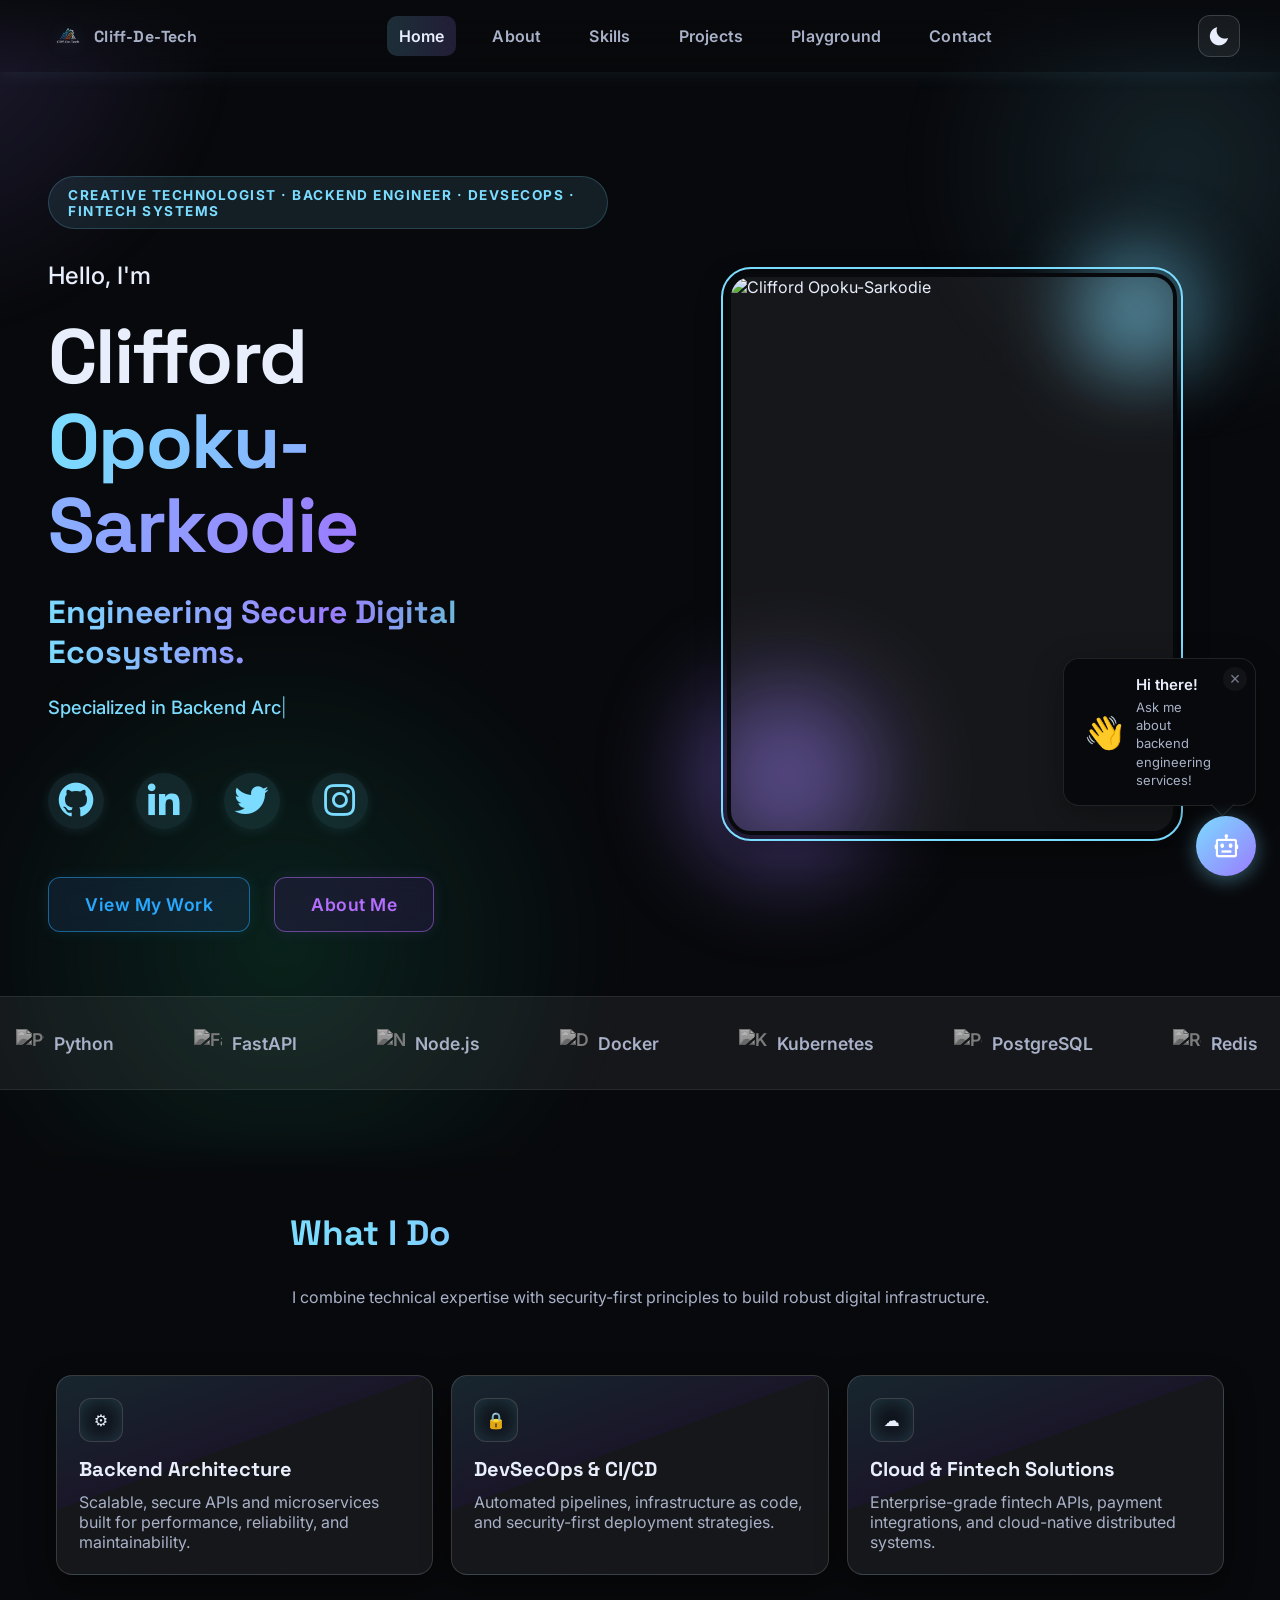
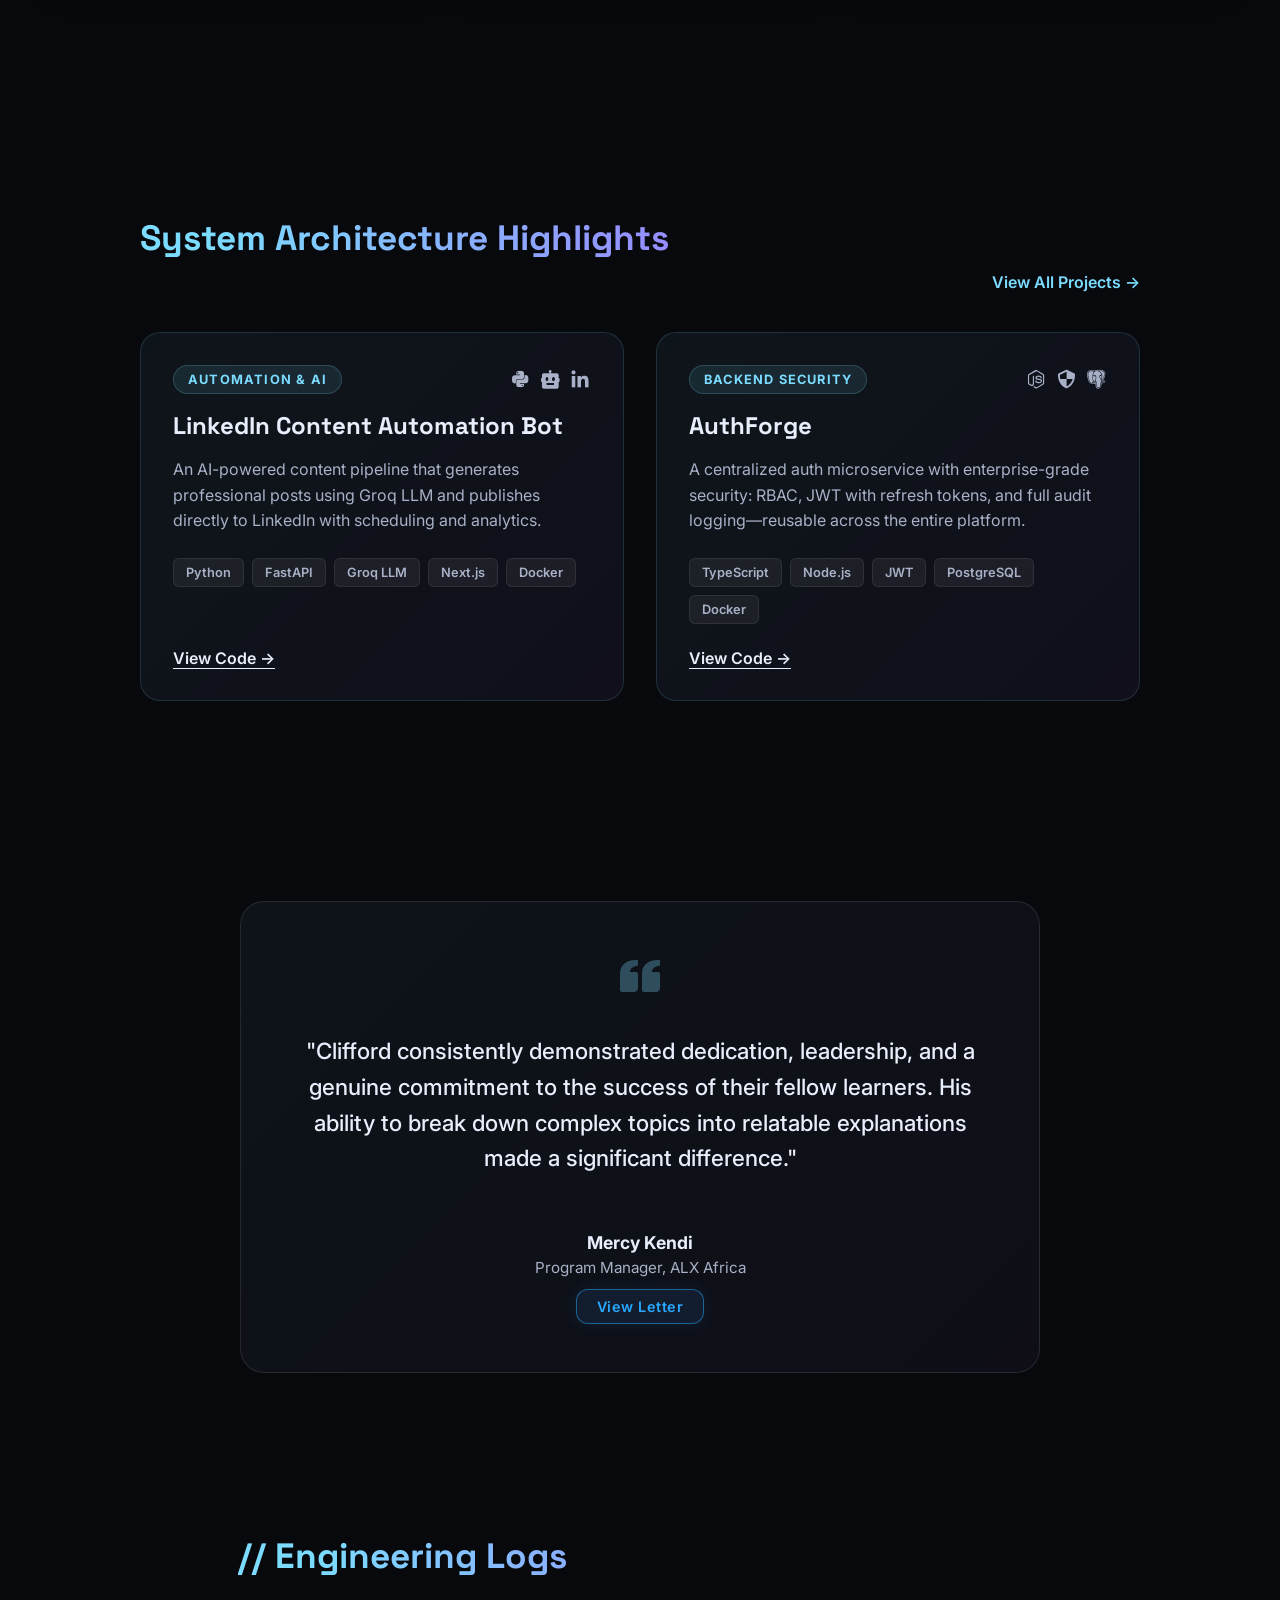
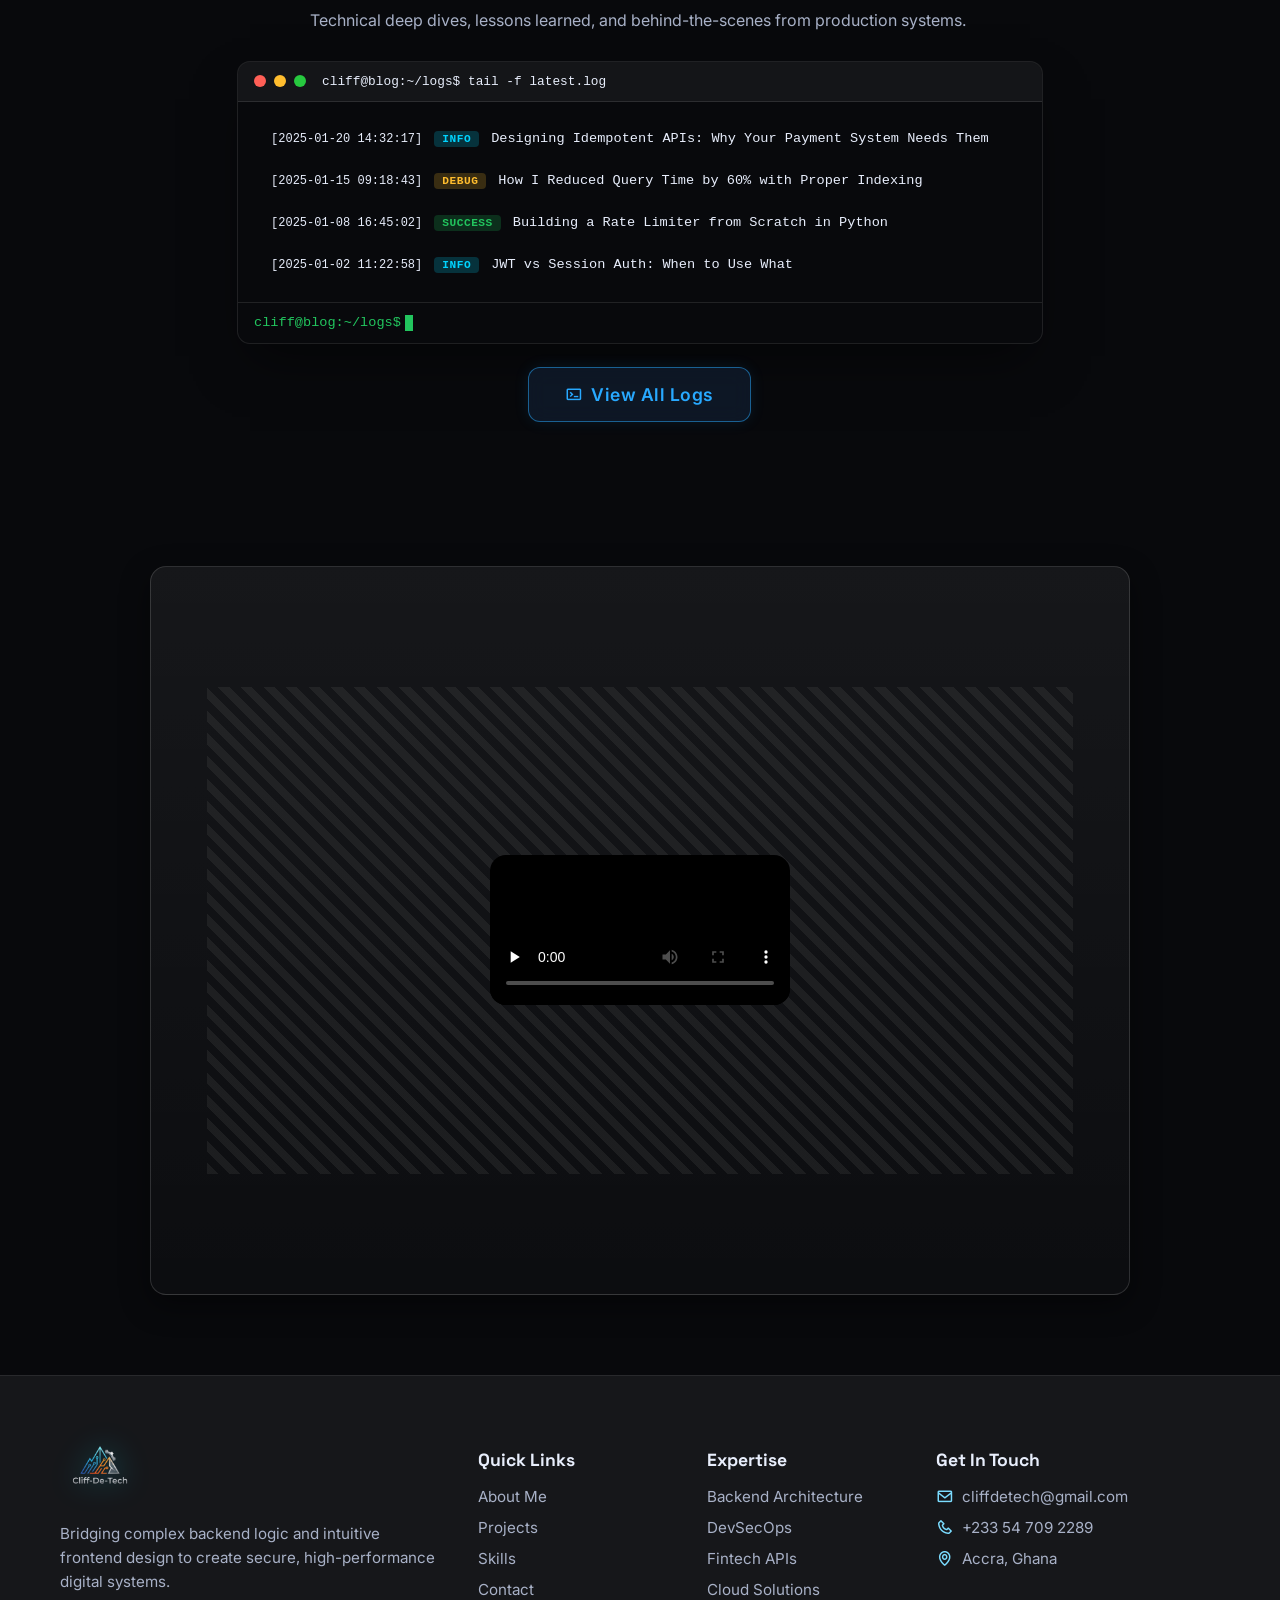
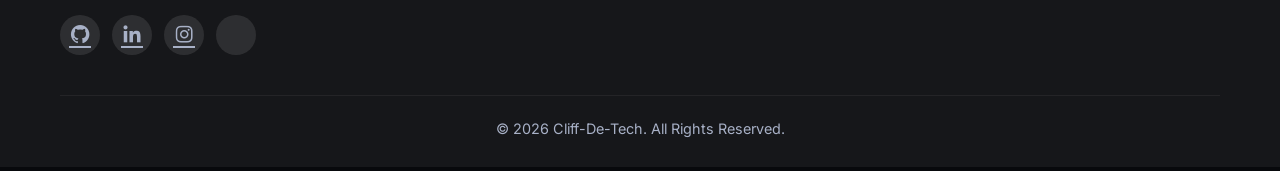
==== index.html @ 846a50e2 "Apply review feedback: perf optimizations and consistency fixes Co-authored-by: cliff-de-tech <13738" ====
<!DOCTYPE html>
<html lang="en">

<head>
  <meta charset="utf-8" />
  <meta name="viewport" content="width=device-width, initial-scale=1" />
  <!-- PERFORMANCE: Preload critical resources -->
  <link rel="preload" as="image" href="assets/me.webp" fetchpriority="high">
  <!-- Preconnect for performance -->
  <link rel="preconnect" href="https://fonts.googleapis.com">
  <link rel="preconnect" href="https://fonts.gstatic.com" crossorigin>
  <link rel="preconnect" href="https://cdn.boxicons.com">
  <link rel="preconnect" href="https://unpkg.com">
  <link rel="preconnect" href="https://cdn.jsdelivr.net">
  <!-- CACHE BUSTING: Updated to v=1.7 -->
  <link rel="stylesheet" href="CSS/style.css?v=1.7">
  <!-- Social Sharing / Open Graph Tags -->
  <meta property="og:type" content="website">
  <meta property="og:url" content="https://cliffdetech.dev/">
  <meta property="og:title" content="Clifford Opoku-Sarkodie | Backend Software Engineer & Creative Technologist">
  <meta property="og:description"
    content="Portfolio of Clifford Opoku-Sarkodie, specializing in Secure Backend Systems, Fintech APIs, DevSecOps, and Cloud Architecture.">
  <meta property="og:image" content="https://cliffdetech.dev/assets/me.webp">
  <!-- Twitter Card -->
  <meta name="twitter:card" content="summary_large_image">
  <meta name="twitter:title" content="Clifford Opoku-Sarkodie | Backend Software Engineer & Creative Technologist">
  <meta name="twitter:description"
    content="Portfolio of Clifford Opoku-Sarkodie, specializing in Secure Backend Systems, Fintech APIs, DevSecOps, and Cloud Architecture.">
  <meta name="twitter:image" content="https://cliffdetech.dev/assets/me.webp">
  <!-- PERFORMANCE: Defer icon fonts loading -->
  <link rel="preload" as="style" href="https://cdn.boxicons.com/3.0.4/fonts/brands/boxicons-brands.min.css">
  <link href='https://cdn.boxicons.com/3.0.4/fonts/brands/boxicons-brands.min.css' rel='stylesheet' media="print"
    onload="this.media='all'">
  <link href='https://unpkg.com/boxicons@2.1.4/css/boxicons.min.css' rel='stylesheet' media="print"
    onload="this.media='all'">
  <noscript>
    <link rel="stylesheet" href="https://unpkg.com/boxicons@2.1.4/css/boxicons.min.css">
    <link rel="stylesheet" href="https://cdn.boxicons.com/3.0.4/fonts/brands/boxicons-brands.min.css">
  </noscript>
  <link rel="icon" type="image/png" href="assets/icons/favicon-96x96.png" sizes="96x96" />
  <link rel="icon" type="image/svg+xml" href="assets/icons/favicon.svg" />
  <link rel="shortcut icon" href="assets/icons/favicon.ico" />
  <link rel="apple-touch-icon" sizes="180x180" href="assets/icons/apple-touch-icon.png" />
  <link rel="manifest" href="assets/icons/site.webmanifest" />
  <meta name="theme-color" content="#00d4ff">
  <link rel="alternate" type="application/rss+xml" title="Cliff-De-Tech Engineering Logs" href="feed.xml">
  <title>Clifford Opoku-Sarkodie | Backend Software Engineer & Creative Technologist</title>
  <meta name="google-site-verification" content="UxjWMFhIU8iz2KEHdoypfxotkE1lo-xSWkkKhqYYpBE" />
  <meta name="description"
    content="Portfolio of Clifford Opoku-Sarkodie, specializing in Secure Backend Systems, Fintech APIs, DevSecOps, and Cloud Architecture." />
  <!-- PERFORMANCE: Fonts with display=swap for faster text rendering -->
  <link
    href="https://fonts.googleapis.com/css2?family=Inter:wght@400;600&family=Space+Grotesk:wght@600;700&display=swap"
    rel="stylesheet">
  <script type="application/ld+json">
{
  "@context": "https://schema.org",
  "@type": "Person",
  "name": "Clifford Opoku-Sarkodie",
  "url": "https://cliffdetech.dev/",
  "image": "https://cliffdetech.dev/assets/me.webp",
  "logo": "https://cliffdetech.dev/assets/icons/favicon.svg",
  "jobTitle": "Backend Software Engineer, DevSecOps Specialist, Creative Technologist",
  "description": "Backend Engineer specializing in secure systems, Fintech APIs, and DevSecOps. Based in Accra, Ghana.",
  "nationality": "Ghanaian",
  "alumniOf": [
    {
      "@type": "CollegeOrUniversity",
      "name": "University of the People"
    },
    {
      "@type": "Organization",
      "name": "ALX Africa"
    }
  ],
  "sameAs": [
    "https://www.linkedin.com/in/clifford-opoku-sarkodie-377505369/",
    "https://github.com/cliff-de-tech",
    "https://x.com/cliffdetech",
    "https://www.instagram.com/cliffdetech/",
    "https://www.behance.net/cliffdetech",
    "https://facebook.com/cliffdetech",
    "https://youtube.com/@CliffordOpoku-Sarkodie-xr5oy",
    "https://dribbble.com/cliffdetech"
  ]
}
</script>
</head>

<body>

  <canvas id="bg-canvas" aria-hidden="true"></canvas>
  <div class="bg-overlay-gradient" aria-hidden="true"></div>

  <nav class="nav">
    <a class="brand" href="index.html" aria-label="Home">
      <img src="assets/logo.webp" alt="Cliff-De-Tech Logo" width="32" height="32" />
      <span>Cliff-De-Tech</span>
    </a>
    <ul>
      <li><a href="index.html" class="nav-link active">Home</a></li>
      <li><a href="about.html" class="nav-link">About</a></li>
      <li><a href="skills.html" class="nav-link">Skills</a></li>
      <li><a href="portfolio.html" class="nav-link">Projects</a></li>
      <li><a href="playground.html" class="nav-link">Playground</a></li>
      <li><a href="contact.html" class="nav-link">Contact</a></li>
    </ul>
    <div class="nav-right">
      <button id="theme-toggle" class="theme-toggle" aria-label="Toggle theme">
        <i class='bx bxs-moon'></i>
      </button>
    </div>
    <button class="menu-btn" aria-label="Open menu">&#9776;</button>
  </nav>

  <!-- HERO SECTION -->
  <header id="home" class="custom-hero reveal">

    <!-- Left Content: Text -->
    <div class="hero-left">
      <span class="hero-badge">Creative Technologist &middot; Backend Engineer &middot; DevSecOps &middot; Fintech
        Systems</span>
      <p class="hero-intro">Hello, I'm</p>
      <h1 class="hero-title">
        Clifford<br>
        <span>Opoku-Sarkodie</span>
      </h1>
      <h2 class="hero-headline">Engineering Secure Digital Ecosystems.</h2>
      <p class="hero-typewriter-container">
        <span class="typewriter-text"></span><span class="typewriter-cursor">|</span>
      </p>

      <div class="hero-socials">
        <a href="https://github.com/cliff-de-tech" target="_blank" rel="noopener" aria-label="GitHub"><i
            class='bx bxl-github'></i></a>
        <a href="https://www.linkedin.com/in/clifford-opoku-sarkodie-377505369/" target="_blank" rel="noopener"
          aria-label="LinkedIn"><i class='bx bxl-linkedin'></i></a>
        <a href="https://x.com/cliffdetech" target="_blank" rel="noopener" aria-label="X (Twitter)"><i
            class='bx bxl-twitter'></i></a>
        <a href="https://www.instagram.com/cliffdetech/" target="_blank" rel="noopener" aria-label="Instagram"><i
            class='bx bxl-instagram'></i></a>
      </div>

      <div class="hero-cta">
        <a href="#featured" class="button">View My Work</a>
        <a href="about.html" class="button outline">About Me</a>
      </div>
    </div>

    <!-- Right Content: Image -->
    <div class="hero-right">
      <div class="hero-image-container">
        <!-- Decorative Elements -->
        <div class="hero-shape-1"></div>
        <div class="hero-shape-2"></div>
        <div class="hero-dots-grid"></div>

        <!-- Main Image - fetchpriority for LCP optimization -->
        <img src="assets/me.webp" alt="Clifford Opoku-Sarkodie" class="hero-image" width="400" height="500"
          fetchpriority="high" decoding="async" />
      </div>
    </div>

  </header>

  <!-- TECH STACK MARQUEE -->
  <div class="tech-stack-marquee reveal">
    <div class="marquee-content">
      <!-- Backend & DevSecOps Tools -->
      <span class="tech-icon"><img src="https://cdn.jsdelivr.net/gh/devicons/devicon/icons/python/python-original.svg"
          width="24" height="24" loading="lazy" alt="Python"> Python</span>
      <span class="tech-icon"><img src="https://cdn.jsdelivr.net/gh/devicons/devicon/icons/fastapi/fastapi-original.svg"
          width="24" height="24" loading="lazy" alt="FastAPI"> FastAPI</span>
      <span class="tech-icon"><img src="https://cdn.jsdelivr.net/gh/devicons/devicon/icons/nodejs/nodejs-original.svg"
          width="24" height="24" loading="lazy" alt="Node.js"> Node.js</span>
      <span class="tech-icon"><img src="https://cdn.jsdelivr.net/gh/devicons/devicon/icons/docker/docker-original.svg"
          width="24" height="24" loading="lazy" alt="Docker"> Docker</span>
      <span class="tech-icon"><img
          src="https://cdn.jsdelivr.net/gh/devicons/devicon/icons/kubernetes/kubernetes-plain.svg" width="24"
          height="24" loading="lazy" alt="Kubernetes"> Kubernetes</span>
      <span class="tech-icon"><img
          src="https://cdn.jsdelivr.net/gh/devicons/devicon/icons/postgresql/postgresql-original.svg" width="24"
          height="24" loading="lazy" alt="PostgreSQL"> PostgreSQL</span>
      <span class="tech-icon"><img src="https://cdn.jsdelivr.net/gh/devicons/devicon/icons/redis/redis-original.svg"
          width="24" height="24" loading="lazy" alt="Redis"> Redis</span>
      <span class="tech-icon"><img
          src="https://cdn.jsdelivr.net/gh/devicons/devicon/icons/amazonwebservices/amazonwebservices-original-wordmark.svg"
          width="24" height="24" loading="lazy" alt="AWS"> AWS</span>
      <span class="tech-icon"><img src="https://cdn.jsdelivr.net/gh/devicons/devicon/icons/linux/linux-original.svg"
          width="24" height="24" loading="lazy" alt="Linux"> Linux</span>
      <span class="tech-icon"><img src="https://cdn.jsdelivr.net/gh/devicons/devicon/icons/git/git-original.svg"
          width="24" height="24" loading="lazy" alt="Git"> Git</span>
      <span class="tech-icon"><img src="https://cdn.jsdelivr.net/gh/devicons/devicon/icons/postman/postman-original.svg"
          width="24" height="24" loading="lazy" alt="Postman"> Postman</span>
      <span class="tech-icon"><img src="https://cdn.jsdelivr.net/gh/devicons/devicon/icons/mongodb/mongodb-original.svg"
          width="24" height="24" loading="lazy" alt="MongoDB"> MongoDB</span>

      <!-- DUPLICATE FOR SEAMLESS LOOP -->
      <span class="tech-icon"><img src="https://cdn.jsdelivr.net/gh/devicons/devicon/icons/python/python-original.svg"
          width="24" height="24" loading="lazy" alt="Python"> Python</span>
      <span class="tech-icon"><img src="https://cdn.jsdelivr.net/gh/devicons/devicon/icons/fastapi/fastapi-original.svg"
          width="24" height="24" loading="lazy" alt="FastAPI"> FastAPI</span>
      <span class="tech-icon"><img src="https://cdn.jsdelivr.net/gh/devicons/devicon/icons/nodejs/nodejs-original.svg"
          width="24" height="24" loading="lazy" alt="Node.js"> Node.js</span>
      <span class="tech-icon"><img src="https://cdn.jsdelivr.net/gh/devicons/devicon/icons/docker/docker-original.svg"
          width="24" height="24" loading="lazy" alt="Docker"> Docker</span>
      <span class="tech-icon"><img
          src="https://cdn.jsdelivr.net/gh/devicons/devicon/icons/kubernetes/kubernetes-plain.svg" width="24"
          height="24" loading="lazy" alt="Kubernetes"> Kubernetes</span>
      <span class="tech-icon"><img
          src="https://cdn.jsdelivr.net/gh/devicons/devicon/icons/postgresql/postgresql-original.svg" width="24"
          height="24" loading="lazy" alt="PostgreSQL"> PostgreSQL</span>
      <span class="tech-icon"><img src="https://cdn.jsdelivr.net/gh/devicons/devicon/icons/redis/redis-original.svg"
          width="24" height="24" loading="lazy" alt="Redis"> Redis</span>
      <span class="tech-icon"><img
          src="https://cdn.jsdelivr.net/gh/devicons/devicon/icons/amazonwebservices/amazonwebservices-original-wordmark.svg"
          width="24" height="24" loading="lazy" alt="AWS"> AWS</span>
      <span class="tech-icon"><img src="https://cdn.jsdelivr.net/gh/devicons/devicon/icons/linux/linux-original.svg"
          width="24" height="24" loading="lazy" alt="Linux"> Linux</span>
      <span class="tech-icon"><img src="https://cdn.jsdelivr.net/gh/devicons/devicon/icons/git/git-original.svg"
          width="24" height="24" loading="lazy" alt="Git"> Git</span>
      <span class="tech-icon"><img src="https://cdn.jsdelivr.net/gh/devicons/devicon/icons/postman/postman-original.svg"
          width="24" height="24" loading="lazy" alt="Postman"> Postman</span>
      <span class="tech-icon"><img src="https://cdn.jsdelivr.net/gh/devicons/devicon/icons/mongodb/mongodb-original.svg"
          width="24" height="24" loading="lazy" alt="MongoDB"> MongoDB</span>
    </div>
  </div>

  <!-- SERVICES PREVIEW -->
  <section id="services-preview" class="reveal">
    <div class="section-header center-text">
      <h2 class="section-title">What I Do</h2>
      <p class="section-desc">I combine technical expertise with security-first principles to build robust digital
        infrastructure.</p>
    </div>
    <div class="services-grid">
      <article class="service-card" data-tilt>
        <div class="icon">⚙️</div>
        <h3>Backend Architecture</h3>
        <p>Scalable, secure APIs and microservices built for performance, reliability, and maintainability.</p>
      </article>
      <article class="service-card" data-tilt>
        <div class="icon">🔒</div>
        <h3>DevSecOps & CI/CD</h3>
        <p>Automated pipelines, infrastructure as code, and security-first deployment strategies.</p>
      </article>
      <article class="service-card" data-tilt>
        <div class="icon">☁️</div>
        <h3>Cloud & Fintech Solutions</h3>
        <p>Enterprise-grade fintech APIs, payment integrations, and cloud-native distributed systems.</p>
      </article>
    </div>
  </section>

  <!-- SYSTEM ARCHITECTURE HIGHLIGHTS -->
  <section id="featured" class="reveal">
    <div class="section-header">
      <h2 class="section-title">System Architecture Highlights</h2>
      <a href="portfolio.html" class="view-all-link">View All Projects &rarr;</a>
    </div>

    <div class="architecture-grid">
      <!-- Technical Insight Card 1: Post-Bot -->
      <article class="insight-card">
        <div class="insight-header">
          <span class="insight-badge">Automation & AI</span>
          <div class="insight-icons">
            <i class='bx bxl-python'></i>
            <i class='bx bxs-bot'></i>
            <i class='bx bxl-linkedin'></i>
          </div>
        </div>
        <h3 class="insight-title">LinkedIn Content Automation Bot</h3>
        <p class="insight-desc">An AI-powered content pipeline that generates professional posts using Groq LLM and
          publishes directly to LinkedIn with scheduling and analytics.</p>
        <div class="insight-tech-tags">
          <span>Python</span>
          <span>FastAPI</span>
          <span>Groq LLM</span>
          <span>Next.js</span>
          <span>Docker</span>
        </div>
        <a href="https://github.com/cliff-de-tech/Post-Bot" target="_blank" rel="noopener" class="text-link">View Code
          &rarr;</a>
      </article>

      <!-- Technical Insight Card 2: AuthForge -->
      <article class="insight-card">
        <div class="insight-header">
          <span class="insight-badge">Backend Security</span>
          <div class="insight-icons">
            <i class='bx bxl-nodejs'></i>
            <i class='bx bx-shield-quarter'></i>
            <i class='bx bxl-postgresql'></i>
          </div>
        </div>
        <h3 class="insight-title">AuthForge</h3>
        <p class="insight-desc">A centralized auth microservice with enterprise-grade security: RBAC, JWT with refresh
          tokens, and full audit logging—reusable across the entire platform.</p>
        <div class="insight-tech-tags">
          <span>TypeScript</span>
          <span>Node.js</span>
          <span>JWT</span>
          <span>PostgreSQL</span>
          <span>Docker</span>
        </div>
        <a href="https://github.com/cliff-de-tech/AuthForge" target="_blank" rel="noopener" class="text-link">View Code
          &rarr;</a>
      </article>
    </div>
  </section>

  <!-- TESTIMONIAL -->
  <section class="testimonial-section reveal">
    <div class="testimonial-card">
      <div class="quote-icon"><i class='bx bxs-quote-left'></i></div>
      <p class="testimonial-text">
        "Clifford consistently demonstrated dedication, leadership, and a genuine commitment to the success of their
        fellow learners. His ability to break down complex topics into relatable explanations made a significant
        difference."
      </p>
      <div class="testimonial-author">
        <div class="author-info">
          <h4>Mercy Kendi</h4>
          <span>Program Manager, ALX Africa</span>
        </div>
        <a href="about.html" class="button sm-btn">View Letter</a>
      </div>
    </div>
  </section>

  <!-- ENGINEERING LOGS SECTION -->
  <section id="logs" class="logs-section">
    <h2 class="section-title reveal">// Engineering Logs</h2>
    <p class="section-desc reveal">Technical deep dives, lessons learned, and behind-the-scenes from production systems.
    </p>

    <div class="logs-terminal reveal">
      <div class="terminal-header">
        <span class="terminal-dot red"></span>
        <span class="terminal-dot yellow"></span>
        <span class="terminal-dot green"></span>
        <span class="terminal-title">cliff@blog:~/logs$ tail -f latest.log</span>
      </div>

      <div class="logs-body">
        <!-- Log Entry 1 -->
        <a href="https://medium.com/@cliffdetech" target="_blank" rel="noopener" class="log-entry">
          <span class="log-timestamp">[2025-01-20 14:32:17]</span>
          <span class="log-level info">INFO</span>
          <span class="log-message">Designing Idempotent APIs: Why Your Payment System Needs Them</span>
          <span class="log-arrow">→</span>
        </a>

        <!-- Log Entry 2 -->
        <a href="https://medium.com/@cliffdetech" target="_blank" rel="noopener" class="log-entry">
          <span class="log-timestamp">[2025-01-15 09:18:43]</span>
          <span class="log-level warn">DEBUG</span>
          <span class="log-message">How I Reduced Query Time by 60% with Proper Indexing</span>
          <span class="log-arrow">→</span>
        </a>

        <!-- Log Entry 3 -->
        <a href="https://medium.com/@cliffdetech" target="_blank" rel="noopener" class="log-entry">
          <span class="log-timestamp">[2025-01-08 16:45:02]</span>
          <span class="log-level success">SUCCESS</span>
          <span class="log-message">Building a Rate Limiter from Scratch in Python</span>
          <span class="log-arrow">→</span>
        </a>

        <!-- Log Entry 4 -->
        <a href="https://medium.com/@cliffdetech" target="_blank" rel="noopener" class="log-entry">
          <span class="log-timestamp">[2025-01-02 11:22:58]</span>
          <span class="log-level info">INFO</span>
          <span class="log-message">JWT vs Session Auth: When to Use What</span>
          <span class="log-arrow">→</span>
        </a>
      </div>

      <div class="logs-footer">
        <span class="log-prompt">cliff@blog:~/logs$</span>
        <span class="log-cursor"></span>
      </div>
    </div>

    <a href="https://medium.com/@cliffdetech" target="_blank" rel="noopener" class="button logs-cta">
      <i class='bx bx-terminal'></i> View All Logs
    </a>
  </section>

  <!-- VIDEO SECTION -->
  <section class="video-card reveal video-section-wrapper">
    <div class="frame video-frame">
      <video controls poster="assets/wtch this video.webp" class="video-element" preload="none">
        <source src="assets/Advert video.webm" type="video/webm">
        Your browser does not support the video tag.
      </video>
    </div>
  </section>

  <footer>
    <div class="footer-grid">
      <div class="footer-col">
        <img src="assets/logo.webp" alt="Cliff-De-Tech Logo" class="footer-logo" width="40" height="40" loading="lazy">
        <p>Bridging complex backend logic and intuitive frontend design to create secure, high-performance digital
          systems.</p>
        <div class="footer-socials">
          <a href="https://github.com/cliff-de-tech" target="_blank" rel="noopener" aria-label="GitHub"><i
              class='bx bxl-github'></i></a>
          <a href="https://www.linkedin.com/in/clifford-opoku-sarkodie-377505369/" target="_blank" rel="noopener"
            aria-label="LinkedIn"><i class='bx bxl-linkedin'></i></a>
          <a href="https://www.instagram.com/cliffdetech/" target="_blank" rel="noopener" aria-label="Instagram"><i
              class='bx bxl-instagram'></i></a>
          <a href="https://x.com/cliffdetech" target="_blank" rel="noopener" aria-label="X"><i
              class='bxl  bx-twitter-x'></i></a>
        </div>
      </div>
      <div class="footer-col">
        <h4>Quick Links</h4>
        <ul>
          <li><a href="about.html">About Me</a></li>
          <li><a href="portfolio.html">Projects</a></li>
          <li><a href="skills.html">Skills</a></li>
          <li><a href="contact.html">Contact</a></li>
        </ul>
      </div>
      <div class="footer-col">
        <h4>Expertise</h4>
        <ul>
          <li><a href="skills.html#services">Backend Architecture</a></li>
          <li><a href="skills.html#services">DevSecOps</a></li>
          <li><a href="skills.html#services">Fintech APIs</a></li>
          <li><a href="skills.html#services">Cloud Solutions</a></li>
        </ul>
      </div>
      <div class="footer-col">
        <h4>Get In Touch</h4>
        <ul>
          <li><i class='bx bx-envelope'></i> <a href="mailto:cliffdetech@gmail.com">cliffdetech@gmail.com</a></li>
          <li><i class='bx bx-phone'></i> <a href="tel:+233547092289">+233 54 709 2289</a></li>
          <li><i class='bx bx-map'></i> Accra, Ghana</li>
        </ul>
      </div>
    </div>
    <div class="footer-bottom">
      <p>&copy; <span id="year"></span> Cliff-De-Tech. All Rights Reserved.</p>
    </div>
  </footer>
  <script src="JS/main.js?v=1.2"></script>
  <script src="JS/enhancements.js?v=1.0"></script>
  <script src="JS/chatbot.js?v=1.0"></script>
  <script>
    const video = document.querySelector('video');
    video.addEventListener('ended', () => {
      video.load();
    });

    if ('serviceWorker' in navigator) {
      navigator.serviceWorker.register('/sw.js');
    }

    // Typewriter Effect
    const typewriterTexts = [
      "Specialized in Backend Architecture",
      "Specialized in DevSecOps & Security",
      "Specialized in Fintech Solutions",
      "Specialized in Cloud-Native Systems",
      "Specialized in Python & API Development"
    ];
    let textIndex = 0;
    let charIndex = 0;
    let isDeleting = false;
    const typewriterElement = document.querySelector('.typewriter-text');

    function typeWriter() {
      const currentText = typewriterTexts[textIndex];

      if (isDeleting) {
        typewriterElement.textContent = currentText.substring(0, charIndex - 1);
        charIndex--;
      } else {
        typewriterElement.textContent = currentText.substring(0, charIndex + 1);
        charIndex++;
      }

      let delay = isDeleting ? 30 : 80;

      if (!isDeleting && charIndex === currentText.length) {
        delay = 2000; // Pause at end
        isDeleting = true;
      } else if (isDeleting && charIndex === 0) {
        isDeleting = false;
        textIndex = (textIndex + 1) % typewriterTexts.length;
        delay = 500; // Pause before next word
      }

      setTimeout(typeWriter, delay);
    }

    // Start typewriter when page loads
    if (typewriterElement) {
      setTimeout(typeWriter, 1000);
    }
  </script>
</body>

</html>
---- CSS/style.css ----
/* Specific style for ALX Recommendation Letter button in dark mode */
a.button[href*="Recommendation_Letter"] {
  background: linear-gradient(90deg, #7bdcff 10%, #9b7bff 90%);
  color: #222;
}

a.button[href*="Recommendation_Letter"]:hover {
  background: linear-gradient(90deg, #9b7bff 10%, #7bdcff 90%);
  color: #fff;
}

/* Contact card review style to match about-card */
#contact .card {
  background: linear-gradient(135deg, rgba(123, 220, 255, 0.10) 0%, rgba(155, 123, 255, 0.10) 100%);
  border: 1.5px solid rgba(123, 220, 255, 0.15);
  border-radius: 22px;
  box-shadow: 0 6px 24px rgba(123, 220, 255, 0.10);
}

body.light-theme #contact .card {
  background: linear-gradient(135deg, rgba(0, 123, 255, 0.08) 0%, rgba(88, 59, 255, 0.08) 100%);
  border-color: rgba(0, 0, 0, 0.1);
}

/* ====== CSS RESET (modern, minimal) ====== */
* {
  box-sizing: border-box
}

html {
  height: 100%
}

body,
h1,
h2,
h3,
p,
ul {
  margin: 0
}

ul {
  padding: 0;
  list-style: none
}

img,
video {
  display: block;
  max-width: 100%;
  height: auto
}

/* ====== THEME ====== */
:root {
  --bg: #08090c;
  --text: #e8eefc;
  --muted: #a8b1c7;
  --accent: #7bdcff;
  --accent-2: #9b7bff;
  --accent-3: #37ffb1;
  --glass: rgba(255, 255, 255, 0.06);
  --glass-2: rgba(255, 255, 255, 0.1);
  --shadow: 0 10px 30px rgba(0, 0, 0, .45);
  --radius: 16px;
  --radius-sm: 10px;
  --nav-h: 72px;
}

/* Light Theme */
body.light-theme {
  --bg: #f0f5f9;
  --text: #1d2a3a;
  --muted: #5a6779;
  --accent: #007bff;
  --accent-2: #583bff;
  --accent-3: #00c47b;
  --glass: rgba(255, 255, 255, 0.7);
  --glass-2: rgba(0, 0, 0, 0.06);
  --shadow: 0 10px 30px rgba(0, 0, 0, .1);
}

/* Base */
html {
  scroll-behavior: smooth
}

body {
  font-family: Inter, system-ui, -apple-system, Segoe UI, Roboto, Arial, sans-serif;
  color: var(--text);
  background: var(--bg);
  overflow-x: hidden;
  transition: background .3s, color .3s;
  min-height: 100vh;
  display: flex;
  flex-direction: column;
}

/* Animated background */
#bg-canvas {
  position: fixed;
  inset: 0;
  width: 100%;
  height: 100%;
  z-index: -2;
  background: radial-gradient(1200px 800px at 10% 10%, #0b1020 0%, #07080f 60%, #05060a 100%);
}

body.light-theme #bg-canvas {
  background: radial-gradient(1200px 800px at 10% 10%, #eef4f8 0%, #e6ecf0 60%, #dfe5e9 100%);
}

.bg-overlay-gradient {
  content: "";
  position: fixed;
  inset: -20vmax;
  z-index: -1;
  pointer-events: none;
  background:
    radial-gradient(40vmax 40vmax at 10% 20%, rgba(155, 123, 255, .16), transparent 60%),
    radial-gradient(35vmax 35vmax at 80% 30%, rgba(123, 220, 255, .12), transparent 60%),
    radial-gradient(45vmax 45vmax at 30% 85%, rgba(55, 255, 177, .10), transparent 60%);
  filter: blur(16px) saturate(120%);
  animation: drift 28s linear infinite alternate;
}

/* PERFORMANCE: Disable expensive effects on mobile */
@media (max-width: 768px) {
  .bg-overlay-gradient {
    filter: none;
    animation: none;
    background:
      radial-gradient(60vw 60vw at 10% 20%, rgba(155, 123, 255, .12), transparent 50%),
      radial-gradient(50vw 50vw at 80% 30%, rgba(123, 220, 255, .08), transparent 50%);
  }
}

/* PERFORMANCE: Respect reduced motion preference */
@media (prefers-reduced-motion: reduce) {
  .bg-overlay-gradient {
    animation: none;
  }
}

body.light-theme .bg-overlay-gradient {
  background:
    radial-gradient(40vmax 40vmax at 10% 20%, rgba(88, 59, 255, .18), transparent 60%),
    radial-gradient(35vmax 35vmax at 80% 30%, rgba(0, 123, 255, .15), transparent 60%),
    radial-gradient(45vmax 45vmax at 30% 85%, rgba(0, 196, 123, .12), transparent 60%);
}

@keyframes drift {
  0% {
    transform: translate3d(0, 0, 0) rotate(0deg)
  }

  50% {
    transform: translate3d(2vmax, -1vmax, 0) rotate(10deg)
  }

  100% {
    transform: translate3d(-3vmax, 2vmax, 0) rotate(-8deg)
  }
}

/* ====== NAV ====== */
@media (max-width: 700px) {
  .nav {
    position: relative;
    z-index: 100;
  }

  .nav ul {
    display: none;
    flex-direction: column;
    align-items: center;
    position: absolute;
    top: 56px;
    right: 12px;
    left: auto;
    background: rgba(30, 60, 100, 0.85);
    -webkit-backdrop-filter: blur(12px);
    backdrop-filter: blur(12px);
    border-radius: 14px;
    box-shadow: 0 4px 18px rgba(123, 220, 255, 0.12);
    padding: 12px 0 8px 0;
    gap: 8px;
    min-width: 160px;
    width: 170px;
    transition: opacity 0.2s;
  }

  body.light-theme .nav ul {
    background: rgba(255, 255, 255, 0.85);
    box-shadow: 0 4px 18px rgba(0, 0, 0, 0.12);
  }

  .nav ul.open {
    display: flex;
  }

  .nav a {
    color: #fff;
    font-size: 1.08rem;
    font-weight: 600;
    padding: 10px 0;
    border-radius: 8px;
    background: none;
    transition: background 0.2s, color 0.2s;
    text-align: center;
    width: 100%;
    display: block;
  }

  body.light-theme .nav a {
    color: var(--text);
  }

  .nav a.active,
  .nav a:hover {
    background: linear-gradient(90deg, rgba(123, 220, 255, 0.18), rgba(155, 123, 255, 0.18));
    color: #7bdcff;
  }

  body.light-theme .nav a.active,
  body.light-theme .nav a:hover {
    background: linear-gradient(90deg, rgba(0, 123, 255, 0.1), rgba(88, 59, 255, 0.1));
    color: var(--accent);
  }

  .menu-btn {
    display: block;
    position: absolute;
    top: 12px;
    right: 16px;
    z-index: 101;
    background: rgba(30, 60, 100, 0.7);
    border: 2px solid #7bdcff;
    border-radius: 10px;
    padding: 6px 10px;
    font-size: 1.7rem;
    color: #fff;
    cursor: pointer;
    transition: background 0.2s, border 0.2s;
    line-height: 1;
  }

  body.light-theme .menu-btn {
    background: rgba(255, 255, 255, 0.7);
    border-color: var(--accent);
    color: var(--text);
  }

  .menu-btn:active {
    background: #7bdcff;
    color: #222;
  }
}

.nav {
  position: fixed;
  /* changed from sticky */
  top: 0;
  left: 0;
  width: 100%;
  /* ensure full width */
  height: var(--nav-h);
  display: flex;
  align-items: center;
  justify-content: space-between;
  padding: 0 clamp(16px, 4vw, 40px);
  background: linear-gradient(to bottom, rgba(8, 9, 12, .85), rgba(8, 9, 12, 0));
  -webkit-backdrop-filter: blur(8px);
  backdrop-filter: blur(8px);
  z-index: 100;
  /* higher z-index */
  box-shadow: 0 2px 18px rgba(123, 220, 255, .08);
  transition: background .2s;
}

body.light-theme .nav {
  background: linear-gradient(to bottom, rgba(240, 245, 249, .85), rgba(240, 245, 249, 0));
  box-shadow: 0 2px 18px rgba(0, 0, 0, .08);
}

body {
  padding-top: var(--nav-h);
}

.brand {
  display: flex;
  align-items: center;
  gap: 10px;
  text-decoration: none;
  color: var(--text);
}

.brand img {
  width: 32px;
  height: 32px;
  filter: drop-shadow(0 2px 8px rgba(123, 220, 255, .25))
}

body.light-theme .brand img {
  filter: drop-shadow(0 2px 8px rgba(0, 123, 255, .25)) invert(1);
  mix-blend-mode: difference;
}

.brand span {
  font-family: "Space Grotesk", system-ui;
  font-weight: 700;
  letter-spacing: .4px;
  font-size: 1rem;
}

.nav ul {
  display: flex;
  gap: 24px;
  align-items: center
}

.nav a {
  color: var(--muted);
  text-decoration: none;
  font-weight: 600;
  letter-spacing: .2px;
  padding: 10px 12px;
  border-radius: 10px;
  transition: color .2s, background .2s, transform .2s;
}

.nav a:hover {
  color: var(--text);
  background: var(--glass);
  transform: translateY(-2px);
}

body.light-theme .nav a:hover {
  color: var(--accent-2);
  background: var(--glass-2);
}

.nav a.active {
  color: var(--text);
  background: linear-gradient(90deg, rgba(123, 220, 255, .18), rgba(155, 123, 255, .18))
}

body.light-theme .nav a.active {
  background: linear-gradient(90deg, rgba(0, 123, 255, .1), rgba(88, 59, 255, .1));
}

.nav .menu-btn {
  display: none
}

/* Theme Toggle Button */
.theme-toggle {
  background: var(--glass);
  border: 1px solid rgba(255, 255, 255, .16);
  width: 42px;
  height: 42px;
  border-radius: 12px;
  display: flex;
  align-items: center;
  justify-content: center;
  cursor: pointer;
  color: var(--text);
  font-size: 22px;
  margin-left: 16px;
  transition: background .2s, border-color .2s;
}

.theme-toggle:hover {
  background: var(--glass-2);
}

body.light-theme .theme-toggle {
  border-color: rgba(0, 0, 0, .16);
}

@media (max-width: 700px) {
  .theme-toggle {
    position: absolute;
    top: 12px;
    right: 80px;
    /* Position it next to the menu button */
    z-index: 101;
    background: rgba(30, 60, 100, 0.7);
    border: 2px solid #7bdcff;
    width: 46px;
    height: 46px;
    padding: 6px;
  }

  body.light-theme .theme-toggle {
    background: rgba(255, 255, 255, 0.7);
    border-color: var(--accent);
    color: var(--text);
  }
}

/* ====== HERO SECTION (REDESIGNED - IMAGE RIGHT) ====== */
.custom-hero {
  display: grid;
  grid-template-columns: 1fr 1fr;
  /* Split screen: Text Left | Image Right */
  gap: clamp(2rem, 5vw, 4rem);
  align-items: center;
  justify-content: center;
  min-height: 90vh;
  /* Full viewport height */
  width: 100%;
  max-width: 1280px;
  /* Limit max width for large screens */
  margin: 0 auto;
  padding: calc(var(--nav-h) + 2rem) clamp(1.5rem, 5vw, 3rem) 4rem;
  position: relative;
  z-index: 1;
}

/* Left Content (Text) - Default Order 1 */
.hero-left {
  display: flex;
  flex-direction: column;
  justify-content: center;
  gap: 1.5rem;
  order: 1;
}

.hero-badge {
  display: inline-block;
  background: rgba(123, 220, 255, 0.1);
  color: var(--accent);
  font-size: 0.85rem;
  font-weight: 700;
  text-transform: uppercase;
  letter-spacing: 1.5px;
  padding: 0.6rem 1.2rem;
  border-radius: 99px;
  border: 1px solid rgba(123, 220, 255, 0.2);
  align-self: flex-start;
  margin-bottom: 0.5rem;
}

body.light-theme .hero-badge {
  background: rgba(0, 123, 255, 0.08);
  border-color: rgba(0, 123, 255, 0.2);
  color: var(--accent);
}

.hero-intro {
  font-size: clamp(1.2rem, 2vw, 1.5rem);
  color: var(--text);
  font-weight: 500;
  margin: 0;
}

.hero-title {
  font-family: 'Space Grotesk', sans-serif;
  font-size: clamp(3rem, 6vw, 5rem);
  /* Responsive big text */
  font-weight: 800;
  line-height: 1.1;
  letter-spacing: -0.02em;
  margin: 0;
  color: var(--text);
}

.hero-title span {
  background: linear-gradient(90deg, var(--accent) 0%, var(--accent-2) 100%);
  -webkit-background-clip: text;
  -webkit-text-fill-color: transparent;
  background-clip: text;
}

.hero-subtitle {
  font-size: clamp(1rem, 1.5vw, 1.2rem);
  color: var(--muted);
  max-width: 500px;
  line-height: 1.6;
  margin: 0;
}

.hero-socials {
  display: flex;
  gap: 32px;
  margin: 24px 0 0 0;
  justify-content: flex-start;
}

.hero-socials a {
  display: flex;
  align-items: center;
  justify-content: center;
  width: 56px;
  height: 56px;
  font-size: 2.6rem;
  color: #7bdcff;
  background: rgba(123, 220, 255, 0.10);
  border-radius: 50%;
  box-shadow: 0 2px 12px rgba(123, 220, 255, 0.10);
  transition: background 0.2s, color 0.2s, transform 0.2s;
  text-decoration: none;
}

body.light-theme .hero-socials a {
  color: var(--accent);
  background: rgba(0, 123, 255, 0.10);
  box-shadow: 0 2px 12px rgba(0, 123, 255, 0.10);
}

.hero-socials a:hover {
  background: linear-gradient(135deg, #7bdcff 0%, #9b7bff 100%);
  color: #fff;
  transform: translateY(-6px) scale(1.15);
  box-shadow: 0 6px 24px rgba(123, 220, 255, 0.18);
}

body.light-theme .hero-socials a:hover {
  background: linear-gradient(135deg, var(--accent) 0%, var(--accent-2) 100%);
}

.hero-cta {
  display: flex;
  gap: 24px;
  margin-top: 24px;
}

.button {
  background: rgba(255, 255, 255, 0.25);
  color: #1e3cff;
  border: 1.5px solid rgba(123, 220, 255, 0.25);
  -webkit-backdrop-filter: blur(8px);
  backdrop-filter: blur(8px);
  font-weight: 600;
  font-size: 1.1rem;
  border-radius: 10px;
  padding: 16px 36px;
  box-shadow: 0 4px 24px rgba(123, 220, 255, 0.10);
  transition: background 0.2s, color 0.2s, border 0.2s;
  text-decoration: none;
  border-radius: 12px;
  transition: all 0.3s ease;
  -webkit-backdrop-filter: blur(10px);
  backdrop-filter: blur(10px);
  cursor: pointer;
  letter-spacing: 0.5px;
}

/* "View My Work" Button - Blue/Cyan Theme */
.button:not(.outline) {
  background: rgba(30, 60, 100, 0.3);
  /* Dark semi-transparent blue background */
  color: #28a9ff;
  /* Bright cyan text */
  border: 1px solid rgba(40, 169, 255, 0.5);
  /* Subtle cyan border */
  box-shadow: 0 0 15px rgba(40, 169, 255, 0.1);
  /* Faint outer glow */
}

.button:not(.outline):hover {
  background: rgba(40, 169, 255, 0.15);
  /* Slightly brighter background on hover */
  border-color: #28a9ff;
  /* Solid border on hover */
  color: #fff;
  /* Text turns white */
  box-shadow: 0 0 20px rgba(40, 169, 255, 0.4);
  /* Stronger glow */
  transform: translateY(-2px);
}

/* "About Me" Button - Purple Theme */
.button.outline {
  background: rgba(60, 30, 100, 0.3);
  /* Dark semi-transparent purple background */
  color: #b56eff;
  /* Bright purple text */
  border: 1px solid rgba(181, 110, 255, 0.5);
  /* Subtle purple border */
  box-shadow: 0 0 15px rgba(181, 110, 255, 0.1);
  /* Faint outer glow */
}

.button.outline:hover {
  background: rgba(181, 110, 255, 0.15);
  border-color: #b56eff;
  color: #fff;
  box-shadow: 0 0 20px rgba(181, 110, 255, 0.4);
  transform: translateY(-2px);
}

body.light-theme .button {
  background: rgba(0, 0, 0, 0.05);
  color: var(--accent-2);
  border: 1.5px solid rgba(0, 0, 0, 0.1);
}

body.light-theme .button.outline {
  background: transparent;
  color: var(--accent);
  border: 1.5px solid var(--accent);
}

body.light-theme .button:hover,
body.light-theme .button.outline:hover {
  background: linear-gradient(90deg, var(--accent) 10%, var(--accent-2) 90%);
  color: #fff;
  border-color: var(--accent-2);
}

/* Right Content (Image) - Default Order 2 */
.hero-right {
  position: relative;
  display: flex;
  justify-content: center;
  align-items: center;
  order: 2;
}

/* The Frame Container */
.hero-image-container {
  position: relative;
  width: 100%;
  max-width: 450px;
  /* Control max image size */
  aspect-ratio: 4 / 5;
  /* Portrait ratio like the video */
  border-radius: 24px;
  z-index: 1;
}

/* The Image Itself */
.hero-image {
  width: 100%;
  height: 100%;
  object-fit: cover;
  border-radius: 24px;
  box-shadow: var(--shadow);
  border: 4px solid var(--bg);
  outline: 2px solid var(--accent);
  outline-offset: 4px;
  /* Creates space between image and outline */
  background: var(--glass);
  /* Placeholder color */
}

/* Decorative Elements (Shapes behind image) */
.hero-shape-1 {
  position: absolute;
  top: -20px;
  right: -20px;
  width: 120px;
  height: 120px;
  background: var(--accent);
  border-radius: 50%;
  z-index: -1;
  filter: blur(40px);
  opacity: 0.6;
}

.hero-shape-2 {
  position: absolute;
  bottom: -30px;
  left: -30px;
  width: 180px;
  height: 180px;
  background: var(--accent-2);
  border-radius: 50%;
  z-index: -1;
  filter: blur(50px);
  opacity: 0.5;
}

.hero-dots-grid {
  position: absolute;
  bottom: 30px;
  right: -40px;
  width: 80px;
  height: 80px;
  background-image: radial-gradient(var(--muted) 1px, transparent 1px);
  background-size: 10px 10px;
  opacity: 0.4;
  z-index: -1;
}

/* Responsive Styles */
@media (max-width: 900px) {
  .custom-hero {
    grid-template-columns: 1fr;
    /* Stack vertically on tablet/mobile */
    text-align: center;
    gap: 3rem;
    padding-top: calc(var(--nav-h) + 1rem);
  }

  .hero-left {
    order: 2;
    /* Text goes BELOW image on mobile */
    align-items: center;
  }

  .hero-right {
    order: 1;
    /* Image goes ABOVE text on mobile */
  }

  .hero-badge {
    align-self: center;
  }

  .hero-subtitle {
    margin: 0 auto;
  }

  .hero-cta {
    justify-content: center;
  }

  .hero-image-container {
    max-width: 320px;
    /* Smaller image on mobile */
  }

  /* Adjust outlines for mobile */
  .hero-image {
    outline-offset: 3px;
    border-width: 3px;
  }

  .hero-dots-grid {
    right: -20px;
  }
}

/* Tech Stack Marquee */
.tech-stack-marquee {
  width: 100%;
  overflow: hidden;
  background: var(--glass);
  border-top: 1px solid rgba(255, 255, 255, 0.08);
  border-bottom: 1px solid rgba(255, 255, 255, 0.08);
  padding: 24px 0;
  white-space: nowrap;
  position: relative;
}

body.light-theme .tech-stack-marquee {
  background: rgba(0, 0, 0, 0.02);
  border-color: rgba(0, 0, 0, 0.05);
}

.marquee-content {
  display: inline-flex;
  gap: 48px;
  animation: marquee 20s linear infinite;
}

.marquee-content span {
  display: flex;
  align-items: center;
  gap: 8px;
  font-size: 1.2rem;
  color: var(--muted);
  font-weight: 600;
}

.marquee-content i {
  font-size: 1.5rem;
  color: var(--accent);
}

@keyframes marquee {
  0% {
    transform: translateX(0);
  }

  100% {
    transform: translateX(-50%);
  }
}

/* Featured Work Section */
.section-header {
  display: flex;
  justify-content: space-between;
  align-items: flex-end;
  margin-bottom: 40px;
  width: 100%;
  max-width: 1000px;
  margin-left: auto;
  margin-right: auto;
}

.section-header.center-text {
  flex-direction: column;
  align-items: center;
  text-align: center;
}

.view-all-link {
  color: var(--accent);
  text-decoration: none;
  font-weight: 600;
  transition: transform 0.2s;
}

.view-all-link:hover {
  transform: translateX(4px);
}

.featured-grid {
  display: flex;
  flex-direction: column;
  gap: 80px;
  max-width: 1000px;
  margin: 0 auto;
}

.featured-item {
  display: flex;
  align-items: center;
  gap: 60px;
}

.featured-item.reverse {
  flex-direction: row-reverse;
}

.featured-img-container {
  flex: 1;
  border-radius: 16px;
  overflow: hidden;
  box-shadow: var(--shadow);
  border: 1px solid var(--glass-2);
  transform-style: preserve-3d;
  transition: transform 0.3s ease;
}

.featured-img-container img {
  width: 100%;
  height: auto;
  transition: transform 0.5s ease;
}

.featured-item:hover .featured-img-container img {
  transform: scale(1.03);
}

.featured-content {
  flex: 0.8;
  display: flex;
  flex-direction: column;
  gap: 16px;
}

.featured-badge {
  color: var(--accent);
  font-weight: 700;
  text-transform: uppercase;
  letter-spacing: 1px;
  font-size: 0.9rem;
}

.featured-content h3 {
  font-family: "Space Grotesk", system-ui;
  font-size: 2rem;
  color: var(--text);
}

.text-link {
  color: var(--text);
  text-decoration: underline;
  text-underline-offset: 4px;
  font-weight: 600;
  margin-top: 8px;
  transition: color 0.2s;
}

.text-link:hover {
  color: var(--accent);
}

@media (max-width: 800px) {

  .featured-item,
  .featured-item.reverse {
    flex-direction: column;
    gap: 24px;
  }

  .featured-img-container,
  .featured-content {
    width: 100%;
  }
}

/* Testimonial Section */
.testimonial-section {
  display: flex;
  justify-content: center;
  padding: 80px 20px;
}

.testimonial-card {
  background: linear-gradient(135deg, rgba(123, 220, 255, 0.05), rgba(155, 123, 255, 0.05));
  border: 1px solid var(--glass-2);
  padding: 48px;
  border-radius: 24px;
  max-width: 800px;
  text-align: center;
  position: relative;
}

body.light-theme .testimonial-card {
  background: linear-gradient(135deg, rgba(0, 123, 255, 0.03), rgba(88, 59, 255, 0.03));
  border-color: rgba(0, 0, 0, 0.08);
}

.quote-icon {
  font-size: 3rem;
  color: var(--accent);
  opacity: 0.3;
  margin-bottom: 24px;
}

.testimonial-text {
  font-size: 1.4rem;
  line-height: 1.6;
  margin-bottom: 32px;
  font-weight: 500;
}

.testimonial-author {
  display: flex;
  flex-direction: column;
  align-items: center;
  gap: 12px;
}

.author-info h4 {
  color: var(--text);
  font-size: 1.1rem;
  margin-bottom: 4px;
}

.author-info span {
  color: var(--muted);
  font-size: 0.95rem;
}

.sm-btn {
  padding: 8px 20px;
  font-size: 0.9rem;
}

/* Hero video card */
.video-card {
  margin-top: 10px;
  width: min(1280px, 95vw);
  border-radius: var(--radius);
  background: linear-gradient(180deg, rgba(255, 255, 255, .06), rgba(255, 255, 255, .02));
  border: 1px solid rgba(255, 255, 255, .14);
  overflow: hidden;
  box-shadow: var(--shadow);
  position: relative;
  isolation: isolate;
}

body.light-theme .video-card {
  border: 1px solid rgba(0, 0, 0, .14);
  background: transparent;
  box-shadow: var(--shadow);
}

body.light-theme .video-card:hover {
  box-shadow: 0 12px 40px rgba(0, 0, 0, .15);
}

.video-card:hover,
.about .profile:hover,
.about .card:hover,
.tile:hover {
  transform: translateY(-4px);
  box-shadow: 0 12px 40px rgba(123, 220, 255, .25);
}

.video-card .frame {
  aspect-ratio: 16 / 9;
  background:
    repeating-linear-gradient(45deg, rgba(255, 255, 255, .06) 0 8px, transparent 8px 16px);
  display: grid;
  place-items: center;
  color: var(--muted);
  font-weight: 600;
}

body.light-theme .video-card .frame {
  background: repeating-linear-gradient(45deg, rgba(0, 0, 0, .06) 0 8px, transparent 8px 16px);
}

.video-card .play {
  position: absolute;
  inset: auto auto 16px 16px;
  background: rgba(0, 0, 0, .6);
  color: var(--text);
  border: 1px solid rgba(255, 255, 255, .2);
  padding: 10px 14px;
  border-radius: 999px;
  display: flex;
  gap: 8px;
  align-items: center;
  cursor: pointer;
  -webkit-backdrop-filter: blur(6px);
  backdrop-filter: blur(6px);
  transition: transform .12s;
}

body.light-theme .video-card .play {
  background: rgba(255, 255, 255, .6);
  color: var(--text);
  border: 1px solid rgba(0, 0, 0, .2);
}

.video-card .play:hover {
  transform: translateY(-1px)
}

.video-card .glow {
  position: absolute;
  inset: -40% -30% auto auto;
  width: 60%;
  height: 60%;
  background: radial-gradient(closest-side, rgba(123, 220, 255, .25), transparent 70%);
  filter: blur(40px);
  pointer-events: none;
  mix-blend-mode: screen;
}

/* ====== SECTIONS ====== */
section {
  padding: clamp(60px, 10vw, 120px) clamp(18px, 6vw, 56px);
  position: relative;
  margin: 0;
}

.section-title {
  font-family: "Space Grotesk", system-ui;
  font-size: clamp(28px, 3.8vw, 46px);
  margin-bottom: 18px;
}

.section-desc {
  color: var(--muted);
  max-width: 800px;
  margin-bottom: 28px
}

.about-sections {
  margin: 48px 0 0 0;
  background: none;
  padding: 32px 0;
  width: 100%;
  display: flex;
  flex-direction: column;
  align-items: center;
}

.section-title {
  font-size: 2.2rem;
  font-weight: 800;
  margin-bottom: 32px;
  font-family: 'Space Grotesk', 'Inter', Arial, sans-serif;
  background: linear-gradient(90deg, #7bdcff 10%, #9b7bff 90%);
  -webkit-background-clip: text;
  background-clip: text;
  -webkit-text-fill-color: transparent;
  text-align: left;
  width: 100%;
  max-width: 700px;
}

body.light-theme .section-title {
  background: linear-gradient(90deg, var(--accent) 10%, var(--accent-2) 90%);
  -webkit-background-clip: text;
  background-clip: text;
  -webkit-text-fill-color: transparent;
}

.about-cards {
  display: flex;
  flex-direction: column;
  gap: 36px;
  width: 100%;
  max-width: 700px;
}

.about-card {
  display: flex;
  background: linear-gradient(135deg, rgba(123, 220, 255, 0.10) 0%, rgba(155, 123, 255, 0.10) 100%);
  border-radius: 22px;
  box-shadow: 0 6px 24px rgba(123, 220, 255, 0.10);
  padding: 32px 20px;
  align-items: flex-start;
  gap: 24px;
  margin-bottom: 0;
  -webkit-backdrop-filter: blur(16px);
  backdrop-filter: blur(16px);
  border: 1.5px solid rgba(123, 220, 255, 0.15);
  width: 100%;
  transition: box-shadow 0.2s, transform 0.2s;
}

.about-card:hover {
  box-shadow: 0 12px 32px rgba(123, 220, 255, 0.18);
  transform: translateY(-4px) scale(1.015);
}

.about-card-left {
  min-width: 160px;
  background: linear-gradient(135deg, rgba(123, 220, 255, 0.12) 0%, rgba(155, 123, 255, 0.12) 100%);
  border-radius: 16px;
  padding: 16px 18px;
  font-size: 1rem;
  font-family: 'Inter', Arial, sans-serif;
  color: #fff;
  display: flex;
  flex-direction: column;
  gap: 8px;
  align-items: flex-start;
  box-shadow: 0 2px 12px rgba(123, 220, 255, 0.10);
  border: 1px solid rgba(123, 220, 255, 0.10);
}

.about-card-date {
  font-size: 1.1rem;
  font-weight: 700;
  margin-bottom: 8px;
  display: block;
  background: linear-gradient(90deg, #7bdcff 10%, #9b7bff 90%);
  -webkit-background-clip: text;
  background-clip: text;
  -webkit-text-fill-color: transparent;
}

.about-card-left strong {
  color: #fff;
  font-weight: 700;
}

body.light-theme .about-card-left strong {
  color: var(--text);
}

.about-card-left em {
  color: #7bdcff;
  font-style: italic;
  font-size: 0.98em;
}

body.light-theme .about-card-left em {
  color: var(--accent);
}

.about-card-right {
  font-size: 1.08rem;
  color: #fff;
  line-height: 1.7;
  flex: 1;
}

body.light-theme .about-card-right,
body.light-theme .about-card h3,
body.light-theme .about-card h2,
body.light-theme .about-card li {
  color: var(--text);
}

.about-experience-header {
  width: 100%;
  max-width: 700px;
  display: flex;
  justify-content: flex-end;
  align-items: center;
  margin-bottom: 18px;
}

.about-experience-header .button,
.view-cert-btn {
  font-size: 1rem;
  padding: 12px 24px;
  border-radius: 8px;
  font-weight: 600;
  background: linear-gradient(90deg, #7bdcff 10%, #9b7bff 90%);
  color: #222;
  border: none;
  display: flex;
  align-items: center;
  gap: 8px;
  box-shadow: 0 2px 12px rgba(123, 220, 255, 0.10);
  cursor: pointer;
  transition: background 0.2s, color 0.2s, transform 0.2s, box-shadow 0.2s;
  outline: none;
  text-decoration: none;
  will-change: transform;
  animation: fadeUp 0.8s;
}

.about-experience-header .button:hover,
.view-cert-btn:hover {
  background: linear-gradient(90deg, #9b7bff 10%, #7bdcff 90%);
  color: #fff;
  transform: translateY(-2px) scale(1.04);
  box-shadow: 0 6px 24px rgba(123, 220, 255, 0.18);
}

@keyframes fadeUp {
  from {
    opacity: 0;
    transform: translateY(24px);
  }

  to {
    opacity: 1;
    transform: none;
  }
}

@media (max-width: 900px) {

  .about-cards,
  .section-title,
  .about-experience-header {
    max-width: 90vw;
    margin-left: auto;
    margin-right: auto;
  }

  .about-card {
    flex-direction: column;
    gap: 18px;
    padding: 18px;
  }

  .about-card-left {
    min-width: unset;
    width: 100%;
    align-items: flex-start;
  }

  .about-card-right {
    max-height: 60px;
    overflow: hidden;
    position: relative;
    -webkit-mask-image: linear-gradient(to bottom, black 50%, transparent 100%);
    mask-image: linear-gradient(to bottom, black 50%, transparent 100%);
    transition: max-height 0.5s ease-in-out;
  }

  .about-card-right.expanded {
    max-height: 500px;
    -webkit-mask-image: none;
    mask-image: none;
  }

  .read-more-btn {
    display: block;
    background: var(--glass-2);
    color: var(--accent);
    border: 1px solid var(--accent);
    border-radius: 8px;
    padding: 8px 16px;
    margin-top: 12px;
    cursor: pointer;
    font-weight: 600;
    text-align: center;
    align-self: flex-start;
  }
}

/* Combined Experience Card - LinkedIn Style */
.combined-experience {
  flex-direction: column;
  gap: 0;
  padding: 24px;
}

.experience-divider {
  width: 100%;
  height: 1px;
  background: rgba(255, 255, 255, 0.1);
  margin: 28px 0 24px 0;
}

.combined-experience .company-header:not(:first-child) {
  margin-top: 0;
  padding-bottom: 20px;
  border-bottom: none;
}

.single-experience {
  flex-direction: column;
  gap: 0;
  padding: 24px;
  margin-top: 20px;
}

.single-experience .company-header {
  margin-bottom: 20px;
  padding-bottom: 0;
  border-bottom: none;
}

.role-content-single {
  color: var(--text-2);
  font-size: 0.9rem;
  line-height: 1.6;
  margin-top: 16px;
}

.role-content-single p {
  margin: 0 0 12px 0;
}

.company-header {
  display: flex;
  align-items: center;
  gap: 16px;
  margin-bottom: 24px;
  padding-bottom: 20px;
  border-bottom: 1px solid rgba(255, 255, 255, 0.1);
}

.company-logo {
  width: 48px;
  height: 48px;
  border-radius: 8px;
  object-fit: cover;
  background: var(--glass);
  border: 1px solid rgba(255, 255, 255, 0.1);
}

.company-info h3 {
  font-size: 1.1rem;
  font-weight: 600;
  color: var(--text);
  margin: 0 0 4px 0;
}

.company-info p {
  font-size: 0.9rem;
  color: var(--text-2);
  margin: 0;
}

.role-item {
  position: relative;
  padding-left: 32px;
  padding-bottom: 28px;
  border-left: 2px solid rgba(255, 255, 255, 0.15);
  margin-left: 6px;
}

.role-item:last-child {
  padding-bottom: 0;
  border-left: none;
}

.role-item::before {
  content: '';
  position: absolute;
  left: -6px;
  top: 6px;
  width: 10px;
  height: 10px;
  border-radius: 50%;
  background: linear-gradient(135deg, var(--accent), var(--accent-2));
  border: 2px solid var(--bg);
  box-shadow: 0 0 0 2px rgba(123, 220, 255, 0.3);
}

.role-header {
  display: flex;
  justify-content: space-between;
  align-items: flex-start;
  margin-bottom: 12px;
  gap: 16px;
  flex-wrap: wrap;
}

.role-header h4 {
  font-size: 1rem;
  font-weight: 600;
  color: var(--text);
  margin: 0;
}

.role-date {
  font-size: 0.85rem;
  color: var(--text-2);
  white-space: nowrap;
}

.role-content {
  color: var(--text-2);
  font-size: 0.9rem;
  line-height: 1.6;
}

.role-content p {
  margin: 0 0 12px 0;
}

.role-list {
  margin: 12px 0 0 0;
  padding-left: 20px;
  list-style: disc;
}

.role-list li {
  margin-bottom: 8px;
  color: var(--text-2);
  line-height: 1.6;
}

.role-content strong {
  color: var(--text);
  font-weight: 600;
}

.role-project-link {
  display: inline-flex;
  align-items: center;
  gap: 6px;
  margin-top: 12px;
  font-size: 0.9rem;
  color: var(--text);
  text-decoration: none;
  font-weight: 400;
  transition: all 0.2s ease;
  opacity: 0.8;
}

.role-project-link:hover {
  opacity: 1;
  color: var(--accent);
}

.role-project-link i {
  font-size: 1rem;
  opacity: 0.7;
  transition: opacity 0.2s ease;
}

.role-project-link:hover i {
  opacity: 1;
}

.role-meta {
  margin-bottom: 12px;
  font-size: 0.9rem;
  color: var(--text-2);
}

.role-meta p {
  margin: 4px 0;
  line-height: 1.5;
}

.role-media {
  display: flex;
  gap: 16px;
  margin-top: 16px;
  flex-wrap: wrap;
}

.media-item {
  flex: 1;
  min-width: 200px;
  max-width: 280px;
  background: var(--glass);
  border: 1px solid rgba(255, 255, 255, 0.1);
  border-radius: 8px;
  overflow: hidden;
  transition: transform 0.3s ease, box-shadow 0.3s ease;
  cursor: pointer;
}

.media-item:hover {
  transform: translateY(-4px);
  box-shadow: 0 8px 16px rgba(0, 0, 0, 0.3);
}

.media-item img {
  width: 100%;
  height: 150px;
  object-fit: cover;
  display: block;
}

.media-caption {
  padding: 12px;
}

.media-caption strong {
  display: block;
  font-size: 0.85rem;
  color: var(--text);
  margin-bottom: 4px;
}

.media-caption span {
  font-size: 0.8rem;
  color: var(--text-2);
  line-height: 1.4;
}

@media (max-width: 768px) {
  .combined-experience {
    padding: 18px;
  }

  .company-header {
    gap: 12px;
    margin-bottom: 20px;
    padding-bottom: 16px;
  }

  .experience-divider {
    margin: 20px 0 20px 0;
  }

  .company-logo {
    width: 40px;
    height: 40px;
  }

  .company-info h3 {
    font-size: 1rem;
  }

  .company-info p {
    font-size: 0.85rem;
  }

  .role-item {
    padding-left: 24px;
    padding-bottom: 24px;
  }

  .role-header {
    flex-direction: column;
    gap: 4px;
  }

  .role-header h4 {
    font-size: 0.95rem;
  }

  .role-date {
    font-size: 0.8rem;
  }

  .role-content {
    font-size: 0.85rem;
  }

  .single-experience {
    padding: 18px;
    margin-top: 16px;
  }

  .role-media {
    flex-direction: column;
    gap: 12px;
  }

  .media-item {
    max-width: 100%;
  }
}

.about {
  display: grid;
  grid-template-columns: 1.1fr .9fr;
  gap: clamp(22px, 4vw, 44px);
  align-items: center;
}

.about .card {
  background: linear-gradient(135deg, rgba(123, 220, 255, 0.10) 0%, rgba(155, 123, 255, 0.10) 100%);
  border: 1.5px solid rgba(123, 220, 255, 0.15);
  padding: clamp(16px, 2.4vw, 24px);
  border-radius: 22px;
  box-shadow: 0 6px 24px rgba(123, 220, 255, 0.10);
}

body.light-theme .about .card {
  background: linear-gradient(135deg, rgba(0, 123, 255, 0.08) 0%, rgba(88, 59, 255, 0.08) 100%);
  border-color: rgba(0, 0, 0, 0.1);
}

.about .profile {
  border-radius: var(--radius);
  overflow: hidden;
  border: 1px solid rgba(8, 4, 50, 0.12);
  transform: translateZ(0);
}

/* Portfolio grid */
.grid {
  --size: 320px;
  display: grid;
  grid-template-columns: repeat(auto-fill, minmax(min(var(--size), 100%), 1fr));
  gap: 18px;
}

.tile {
  position: relative;
  border-radius: var(--radius-sm);
  overflow: hidden;
  background: linear-gradient(180deg, rgba(255, 255, 255, .06), rgba(255, 255, 255, .02));
  border: 1px solid rgba(255, 255, 255, .12);
  cursor: pointer;
  isolation: isolate;
  transform: translateZ(0);
}

.tile img {
  width: 100%;
  height: 240px;
  object-fit: cover;
  transition: transform .6s ease
}

.tile:hover img {
  transform: scale(1.06)
}

.tile .meta {
  position: absolute;
  inset: auto 10px 10px 10px;
  display: flex;
  align-items: center;
  justify-content: space-between;
  gap: 10px;
  background: rgba(0, 0, 0, .45);
  padding: 10px 12px;
  border-radius: 12px;
  color: var(--text);
  border: 1px solid rgba(255, 255, 255, .12);
  -webkit-backdrop-filter: blur(6px);
  backdrop-filter: blur(6px)
}

.badge {
  font-size: 12px;
  color: var(--accent);
  font-weight: 800;
  text-transform: uppercase;
  letter-spacing: .6px
}

/* Lightbox */
.lightbox {
  position: fixed;
  inset: 0;
  display: none;
  place-items: center;
  background: rgba(0, 0, 0, .8);
  z-index: 50;
  padding: 26px;
}

body.light-theme .lightbox {
  background: rgba(255, 255, 255, .8);
}

.lightbox.open {
  display: grid;
  animation: fadeIn .18s
}

@keyframes fadeIn {
  from {
    opacity: 0
  }

  to {
    opacity: 1
  }
}

.lightbox-content {
  position: relative;
  max-width: min(96vw, 1200px);
  width: 100%;
  display: grid;
  gap: 12px;
}

.lightbox-media {
  border-radius: 12px;
  overflow: hidden;
  border: 1px solid rgba(255, 255, 255, .2)
}

body.light-theme .lightbox-media {
  border-color: rgba(0, 0, 0, 0.2);
}

.lightbox img {
  width: 100%;
  height: auto;
  display: block
}

.lightbox .ctrls {
  display: flex;
  align-items: center;
  justify-content: space-between;
  gap: 12px;
  color: var(--text);
}

body.light-theme .lightbox .ctrls {
  color: var(--text);
}

.icon-btn {
  background: rgba(255, 255, 255, .1);
  color: var(--text);
  border: 1px solid rgba(255, 255, 255, .25);
  border-radius: 12px;
  padding: 10px 14px;
  cursor: pointer
}

body.light-theme .icon-btn {
  background: rgba(0, 0, 0, .1);
  color: var(--text);
  border-color: rgba(0, 0, 0, .25);
}

.icon-btn:hover {
  background: rgba(255, 255, 255, .2)
}

body.light-theme .icon-btn:hover {
  background: rgba(0, 0, 0, .2);
}

/* Services */
@keyframes floatY {
  0% {
    transform: translateY(0);
  }

  50% {
    transform: translateY(-18px);
  }

  100% {
    transform: translateY(0);
  }
}

.float-animate {
  animation: floatY 3.8s ease-in-out infinite;
}

.tabs {
  display: flex;
  gap: 12px;
  margin-bottom: 24px;
}

.tab-btn {
  background: var(--glass);
  color: var(--muted);
  border: 1px solid rgba(123, 220, 255, 0.18);
  border-radius: 999px;
  padding: 10px 22px;
  font-family: "Space Grotesk", system-ui;
  font-weight: 700;
  font-size: 1rem;
  cursor: pointer;
  transition: background 0.18s, color 0.18s, border-color 0.18s;
  box-shadow: 0 2px 8px rgba(123, 220, 255, 0.08);
}

body.light-theme .tab-btn {
  border-color: rgba(0, 0, 0, 0.18);
}

.tab-btn:hover,
.tab-btn:focus {
  transform: translateY(-4px);
  background: linear-gradient(90deg, rgba(123, 220, 255, .18), rgba(155, 123, 255, .18));
  color: var(--accent);
  border-color: var(--accent);
  outline: none;
}

.tab-btn.active {
  background: linear-gradient(90deg, rgba(123, 220, 255, .28), rgba(155, 123, 255, .28));
  color: var(--text);
  border-color: var(--accent-2);
  box-shadow: 0 4px 16px rgba(123, 220, 255, 0.18);
}

body.light-theme .tab-btn.active {
  border-color: var(--accent-2);
  background: linear-gradient(90deg, rgba(0, 123, 255, .18), rgba(88, 59, 255, .18));
}

@media (max-width: 600px) {
  .tabs {
    flex-wrap: wrap;
    gap: 8px;
  }

  .tab-btn {
    padding: 8px 14px;
    font-size: 0.95rem;
  }
}

.services-grid {
  display: grid;
  grid-template-columns: repeat(auto-fit, minmax(240px, 1fr));
  gap: 18px;
}

.service-card {
  background:
    linear-gradient(160deg, rgba(123, 220, 255, .14), rgba(155, 123, 255, .12) 40%, rgba(255, 255, 255, .06) 40% 100%);
  border: 1px solid rgba(255, 255, 255, .15);
  padding: 22px;
  border-radius: 16px;
  box-shadow: var(--shadow);
  transform-style: preserve-3d;
  perspective: 800px;
  position: relative;
  overflow: hidden;
  transition: transform .2s ease;
}

body.light-theme .service-card {
  background: linear-gradient(160deg, rgba(0, 123, 255, .08), rgba(88, 59, 255, .06) 40%, rgba(0, 0, 0, .02) 40% 100%);
  border: 1px solid rgba(0, 0, 0, .15);
}

.service-card:hover {
  transform: translateY(-4px)
}

.service-card .icon {
  width: 44px;
  height: 44px;
  border-radius: 12px;
  display: grid;
  place-items: center;
  background: rgba(0, 0, 0, .4);
  border: 1px solid rgba(255, 255, 255, .2);
  box-shadow: inset 0 0 20px rgba(123, 220, 255, .2);
}

.service-card h3 {
  margin-top: 14px;
  font-family: "Space Grotesk";
  font-size: 20px
}

.service-card p {
  color: var(--muted);
  margin-top: 10px
}

.service-card .chip {
  position: absolute;
  top: 12px;
  right: 12px;
  font-size: 12px;
  padding: 6px 10px;
  border-radius: 999px;
  border: 1px solid rgba(255, 255, 255, .2);
  background: rgba(0, 0, 0, .4)
}

/* ====== NEW SKILLS SECTION ====== */
.professional-skills-card {
  background: linear-gradient(135deg, rgba(123, 220, 255, 0.10) 0%, rgba(155, 123, 255, 0.10) 100%);
  border-radius: 22px;
  box-shadow: 0 6px 24px rgba(123, 220, 255, 0.10);
  padding: 32px 20px;
  margin-bottom: 48px;
  -webkit-backdrop-filter: blur(16px);
  backdrop-filter: blur(16px);
  border: 1.5px solid rgba(123, 220, 255, 0.15);
  width: 100%;
  transition: box-shadow 0.2s, transform 0.2s;
}

body.light-theme .professional-skills-card {
  background: linear-gradient(135deg, rgba(0, 123, 255, 0.08) 0%, rgba(88, 59, 255, 0.08) 100%);
  border-color: rgba(0, 0, 0, 0.1);
}

.professional-skills-list {
  display: flex;
  flex-wrap: wrap;
  gap: 20px;
  justify-content: center;
  margin-top: 16px;
}

.prof-skill {
  display: flex;
  align-items: center;
  gap: 10px;
  background: var(--glass-2);
  padding: 10px 18px;
  border-radius: 99px;
  font-weight: 600;
  color: var(--muted);
  transition: color .2s, background .2s, box-shadow .2s, transform .2s;
}

body.light-theme .prof-skill {
  background: rgba(0, 0, 0, 0.05);
}

.prof-skill:hover {
  background: var(--accent);
  color: #08090c;
  box-shadow: 0 4px 16px rgba(123, 220, 255, 0.18);
  transform: translateY(-2px) scale(1.04);
}

body.light-theme .prof-skill:hover {
  background: var(--accent);
  color: #fff;
  box-shadow: 0 4px 16px rgba(0, 123, 255, 0.12);
  transform: translateY(-2px) scale(1.04);
}


.prof-skill i {
  font-size: 1.4rem;
}

.skills-grid {
  display: grid;
  grid-template-columns: repeat(auto-fit, minmax(min(320px, 100%), 1fr));
  gap: 24px;
}

.skill-category-card {
  background: linear-gradient(135deg, rgba(123, 220, 255, 0.10) 0%, rgba(155, 123, 255, 0.10) 100%);
  border-radius: 22px;
  box-shadow: 0 6px 24px rgba(123, 220, 255, 0.10);
  padding: 32px 20px;
  -webkit-backdrop-filter: blur(16px);
  backdrop-filter: blur(16px);
  border: 1.5px solid rgba(123, 220, 255, 0.15);
  width: 100%;
  transition: box-shadow 0.2s, transform 0.2s;
}

.skill-category-card:hover {
  box-shadow: 0 12px 32px rgba(123, 220, 255, 0.18);
  transform: translateY(-4px) scale(1.015);
}

.professional-skills-card:hover {
  box-shadow: 0 12px 32px rgba(123, 220, 255, 0.18);
  transform: translateY(-4px) scale(1.015);
}

.prof-skill:hover {
  box-shadow: 0 12px 32px rgba(123, 220, 255, 0.18);
  transform: translateY(-4px) scale(1.015);
}

body.light-theme .skill-category-card {
  background: linear-gradient(135deg, rgba(0, 123, 255, 0.08) 0%, rgba(88, 59, 255, 0.08) 100%);
  border-color: rgba(0, 0, 0, 0.1);
}

body.light-theme .skill-category-card:hover {
  box-shadow: 0 12px 32px rgba(0, 123, 255, 0.12);
}

body.light-theme .professional-skills-card:hover {
  box-shadow: 0 12px 32px rgba(0, 123, 255, 0.12);
}

body.light-theme .prof-skill:hover {
  box-shadow: 0 12px 32px rgba(0, 123, 255, 0.12);
}


.skill-category-title {
  font-family: "Space Grotesk", system-ui;
  font-size: 1.5rem;
  display: flex;
  align-items: center;
  gap: 12px;
  margin-bottom: 12px;
  background: linear-gradient(90deg, var(--accent), var(--accent-2));
  -webkit-background-clip: text;
  background-clip: text;
  -webkit-text-fill-color: transparent;
}

.skill-category-title i {
  font-size: 1.8rem;
  background: linear-gradient(135deg, var(--accent), var(--accent-2));
  -webkit-background-clip: text;
  background-clip: text;
  -webkit-text-fill-color: transparent;
}

.skill-category-desc {
  color: var(--muted);
  line-height: 1.6;
  margin-bottom: 24px;
}

.tools-title {
  font-weight: 700;
  color: var(--text);
  margin-bottom: 16px;
  text-transform: uppercase;
  letter-spacing: 1px;
  font-size: .9rem;
  opacity: .8;
}

.tools-list {
  display: flex;
  flex-wrap: wrap;
  gap: 12px;
}

.tool-item {
  display: flex;
  align-items: center;
  gap: 10px;
  background: var(--glass-2);
  padding: 10px 18px;
  border-radius: 99px;
  font-weight: 600;
  color: var(--muted);
  transition: background 0.2s, color 0.2s, box-shadow 0.2s, transform 0.2s;
}

.prof-skill:hover {
  background: linear-gradient(90deg, #9b7bff 10%, #7bdcff 90%);
  color: #fff;
  box-shadow: 0 6px 24px rgba(123, 220, 255, 0.18);
  transform: translateY(-2px) scale(1.04);
}

body.light-theme .prof-skill:hover {
  background: linear-gradient(90deg, #9b7bff 10%, #7bdcff 90%);
  color: #fff;
  box-shadow: 0 6px 24px rgba(0, 123, 255, 0.12);
  transform: translateY(-2px) scale(1.04);
}

body.light-theme .tool-item {
  background: rgba(0, 0, 0, 0.05);
}

.tool-icon {
  width: 24px;
  height: 24px;
}

/* Contact */
#contact {
  display: flex;
  flex-direction: column;
  align-items: center;
  justify-content: center;
  min-height: 70vh;
  text-align: center;
}

.contact-row {
  display: flex;
  flex-direction: column;
  align-items: center;
  justify-content: center;
  gap: 32px;
  width: 100%;
  max-width: 600px;
  margin: 0 auto;
}

@media (max-width: 800px) {
  .contact-row {
    grid-template-columns: 1fr;
    gap: 18px;
  }
}

.form {
  display: grid;
  gap: 12px;
  max-width: 720px;
}

.input,
textarea {
  width: 100%;
  padding: 14px 14px;
  border-radius: 12px;
  color: var(--text);
  background: rgba(255, 255, 255, .06);
  border: 1px solid rgba(255, 255, 255, .14);
  outline: none;
  transition: border-color .15s
}

body.light-theme .input,
body.light-theme textarea {
  background: rgba(0, 0, 0, .06);
  border: 1px solid rgba(0, 0, 0, .14);
}

.button .submit:hover {
  transform: translateY(-4px);
  box-shadow: 0 12px 40px rgba(123, 220, 255, .25)
}

.input:focus,
textarea:focus {
  border-color: var(--accent)
}

textarea {
  min-height: 140px;
  resize: vertical
}

/* Reveal animations */
.reveal {
  opacity: 0;
  transform: translateY(18px);
  transition: opacity .6s ease, transform .6s ease
}

.reveal.visible {
  opacity: 1;
  transform: none
}

/* Mobile */
@media (max-width: 900px) {
  .about {
    grid-template-columns: 1fr;
    align-items: start
  }

  .nav ul {
    display: none
  }

  .nav .menu-btn {
    display: grid;
    place-items: center;
    width: 42px;
    height: 42px;
    border-radius: 10px;
    background: var(--glass);
    border: 1px solid rgba(255, 255, 255, .16);
    color: var(--text)
  }
}

@media (min-width: 901px) {
  .read-more-btn {
    display: none;
  }
}

/* ====== PORTFOLIO STYLES ====== */

/* Removed Legacy Portfolio Grid Styles */

/* Responsive columns */
@media (max-width: 1024px) {
  .portfolio-grid {
    column-count: 2;
  }
}

@media (max-width: 768px) {
  .portfolio-grid {
    column-count: 1;
  }
}

/* Reduced motion */
@media (prefers-reduced-motion: reduce) {
  * {
    animation: none !important;
    transition: none !important
  }
}

/* ====== NEW CLASSES FOR INLINE STYLE REMOVAL ====== */
/* Index.html - Video section */
.video-section-wrapper {
  margin: 64px auto 0 auto;
  max-width: 980px;
}

.video-frame {
  aspect-ratio: 16/9;
  background: #181c22;
  display: flex;
  align-items: center;
  justify-content: center;
}

body.light-theme .video-frame {
  background: #e6ecf0;
}

.video-element {
  width: 100%;
  height: auto;
  border-radius: 16px;
  background: #000;
}

/* About.html - Card descriptions and lists */
.card-description {
  color: var(--muted);
  margin-top: 10px;
}

.approach-title,
.offer-title {
  margin-top: 14px;
  margin-bottom: 8px;
  font-size: 1.2rem;
}

.approach-list,
.offer-list {
  margin-top: 14px;
  color: var(--muted);
  display: grid;
  gap: 8px;
  padding-left: 20px;
}

.experience-title {
  color: #ffffff;
  margin-top: 48px;
}

body.light-theme .experience-title {
  color: var(--text);
}

.education-title {
  color: #e1007b;
}

body.light-theme .education-title {
  color: var(--accent-2);
}

.date-experience {
  color: #1e3cff;
}

.date-education {
  color: #e1007b;
}

.button-wrapper {
  margin-top: 20px;
  display: flex;
  gap: 12px;
  flex-wrap: wrap;
}

.lightbox-title-wrapper {
  opacity: .8;
}

.lightbox-hidden {
  display: none;
}

.cert-image {
  max-width: 100%;
  border-radius: 12px;
}

/* Contact.html - Contact details */
.contact-details-card {
  max-width: 500px;
  margin-bottom: 28px;
  background: var(--glass);
  border: 1px solid rgba(255, 255, 255, .12);
  box-shadow: var(--shadow);
  border-radius: var(--radius);
  padding: 22px;
}

body.light-theme .contact-details-card {
  border-color: rgba(0, 0, 0, .12);
}

.contact-details-header {
  margin-bottom: 10px;
  font-family: 'Space Grotesk', sans-serif;
  font-size: 22px;
}

.contact-icons-row {
  display: flex;
  gap: 16px;
  flex-wrap: wrap;
  align-items: center;
  margin-bottom: 12px;
}

.contact-link {
  color: var(--accent);
  text-decoration: none;
  display: inline-flex;
  align-items: center;
  transition: transform 0.2s;
}

.contact-link:hover {
  transform: scale(1.1);
}

.contact-icon {
  font-size: 2em;
}

.contact-location {
  margin-top: 12px;
  color: var(--muted);
  font-size: 16px;
  line-height: 1.7;
}

.contact-section-title {
  text-align: center;
  margin: 0 auto;
}

.form-row {
  display: grid;
  grid-template-columns: 1fr 1fr;
  gap: 12px;
}

/* Portfolio.html - Additional classes */
.project-grid-hidden {
  display: none;
}

.back-to-categories-btn {
  margin-bottom: 32px;
}

.lightbox-description {
  color: #fff;
  padding: 10px;
  font-family: 'Inter', sans-serif;
}

body.light-theme .lightbox-description {
  color: var(--text);
}

/* ====== PORTFOLIO CATEGORY CARDS ====== */
.portfolio-categories {
  display: flex;
  flex-direction: column;
  gap: 24px;
  max-width: 900px;
  margin: 32px auto 0;
}

.portfolio-category-card {
  display: flex;
  align-items: center;
  gap: 24px;
  background: var(--glass);
  border: 1px solid var(--glass-2);
  border-radius: var(--radius);
  padding: 24px;
  box-shadow: var(--shadow);
  cursor: pointer;
  overflow: hidden;
  transition: transform .2s, box-shadow .2s;
}

.portfolio-category-card:hover {
  transform: translateY(-6px) scale(1.02);
  box-shadow: 0 12px 40px rgba(123, 220, 255, .25);
}

body.light-theme .portfolio-category-card {
  background: var(--glass);
  border: 1px solid rgba(0, 0, 0, 0.08);
}

body.light-theme .portfolio-category-card:hover {
  box-shadow: 0 12px 40px rgba(0, 0, 0, .15);
}

.portfolio-category-card .category-text {
  flex: 1;
}

.portfolio-category-card h3 {
  font-family: "Space Grotesk", system-ui;
  font-size: clamp(1.4rem, 4vw, 1.8rem);
  margin-bottom: 12px;
  background: linear-gradient(90deg, var(--accent), var(--accent-2));
  -webkit-background-clip: text;
  background-clip: text;
  -webkit-text-fill-color: transparent;
}

.portfolio-category-card p {
  color: var(--muted);
  line-height: 1.6;
}

.portfolio-category-card .category-image {
  flex-basis: 300px;
  flex-shrink: 0;
  height: 200px;
  border-radius: var(--radius-sm);
  overflow: hidden;
}

.portfolio-category-card .category-image img {
  width: 100%;
  height: 100%;
  object-fit: cover;
  transition: transform .4s ease;
}

.portfolio-category-card:hover .category-image img {
  transform: scale(1.08);
}

/* Responsive stacking for category cards */
@media (max-width: 768px) {
  .portfolio-category-card {
    flex-direction: column-reverse;
    align-items: stretch;
    text-align: center;
  }

  .portfolio-category-card .category-image {
    flex-basis: auto;
    width: 100%;
    height: 180px;
  }

  .portfolio-grid {
    column-count: 2;
  }
}

@media (max-width: 500px) {
  .portfolio-grid {
    column-count: 1;
  }
}

/* Hide desktop-only images on mobile */
@media (max-width: 768px) {
  .desktop-only {
    display: none !important;
  }
}

@media (max-width: 480px) {
  .portfolio-category-card {
    padding: 18px;
  }

  .portfolio-category-card .category-image {
    height: 150px;
  }
}

.resume-button-container {
  display: flex;
  align-items: center;
  justify-content: center;
  margin: 0 20px;
}

@media (min-width: 769px) {
  .lightbox-media {
    max-height: 80vh;
  }

  .lightbox-media img {
    height: 100%;
    object-fit: contain;
  }
}

.lightbox .ctrls,
.lightbox #closeLb {
  display: flex !important;
  opacity: 1 !important;
  visibility: visible !important;
}

/* ====== FOOTER STYLES ====== */
footer {
  margin-top: 80px;
  background: var(--glass);
  border-top: 1px solid rgba(255, 255, 255, .08);
  padding: 50px clamp(20px, 5vw, 60px) 30px;
}

body.light-theme footer {
  background: rgba(0, 0, 0, .02);
  border-top-color: rgba(0, 0, 0, .08);
}

.footer-grid {
  display: grid;
  grid-template-columns: 2fr 1fr 1fr 1.5fr;
  gap: 40px;
  max-width: 1200px;
  margin: 0 auto 40px;
}

.footer-col h3 {
  font-family: "Space Grotesk", system-ui;
  font-size: 1.6rem;
  color: var(--text);
  margin-bottom: 12px;
}

.footer-col h4 {
  font-family: "Space Grotesk", system-ui;
  font-size: 1.1rem;
  color: var(--text);
  margin-bottom: 16px;
}

.footer-col p {
  color: var(--muted);
  line-height: 1.6;
  margin-bottom: 20px;
  font-size: .95rem;
}

.footer-col ul {
  display: flex;
  flex-direction: column;
  gap: 12px;
  list-style: none;
  padding: 0;
}

.footer-col ul li {
  display: flex;
  align-items: center;
  gap: 8px;
  color: var(--muted);
  font-size: .95rem;
}

.footer-col ul li i {
  font-size: 1.1rem;
  color: var(--accent);
  flex-shrink: 0;
}

.footer-col ul a {
  color: var(--muted);
  text-decoration: none;
  transition: color .2s;
}

.footer-col ul a:hover {
  color: var(--accent);
}

.footer-socials {
  display: flex;
  gap: 12px;
  margin-top: 16px;
}

.footer-socials a {
  width: 40px;
  height: 40px;
  display: flex;
  align-items: center;
  justify-content: center;
  background: var(--glass-2);
  border-radius: 50%;
  color: var(--muted);
  font-size: 1.4rem;
  transition: all .2s;
}

.footer-socials a:hover {
  background: var(--accent);
  color: #fff;
  transform: translateY(-2px);
}

body.light-theme .footer-socials a:hover {
  background: var(--accent);
  color: #fff;
}

.footer-bottom {
  text-align: center;
  padding-top: 24px;
  border-top: 1px solid rgba(255, 255, 255, .06);
  color: var(--muted);
  font-size: .9rem;
}

body.light-theme .footer-bottom {
  border-top-color: rgba(0, 0, 0, .06);
}

@media (max-width: 900px) {
  .footer-grid {
    grid-template-columns: 1fr 1fr;
    gap: 32px;
  }
}

@media (max-width: 600px) {
  .footer-grid {
    grid-template-columns: 1fr;
    text-align: center;
    gap: 40px;
  }

  .footer-col ul li {
    justify-content: center;
  }

  .footer-socials {
    justify-content: center;
  }
}

/* Removed Legacy Graphic & UI/UX Vertical Layouts */

/* ====== AI CHATBOT STYLES ====== */
.chatbot-container {
  position: fixed;
  bottom: 24px;
  right: 24px;
  z-index: 9999;
  font-family: Inter, system-ui, sans-serif;
}

.chatbot-toggle {
  width: 60px;
  height: 60px;
  border-radius: 50%;
  border: none;
  background: linear-gradient(135deg, var(--accent) 0%, var(--accent-2) 100%);
  color: #fff;
  cursor: pointer;
  display: flex;
  align-items: center;
  justify-content: center;
  box-shadow: 0 4px 20px rgba(123, 220, 255, 0.4);
  transition: all 0.3s ease;
  position: relative;
}

.chatbot-toggle:hover {
  transform: scale(1.08);
  box-shadow: 0 6px 28px rgba(123, 220, 255, 0.5);
}

.chatbot-toggle::before {
  content: "Need help? Chat with me! 💬";
  position: absolute;
  bottom: 70px;
  right: 0;
  background: var(--bg);
  border: 1.5px solid var(--glass-2);
  padding: 10px 16px;
  border-radius: 12px;
  font-size: 13px;
  color: var(--text);
  white-space: nowrap;
  box-shadow: 0 4px 20px rgba(0, 0, 0, 0.25);
  opacity: 0;
  visibility: hidden;
  transform: translateY(5px);
  transition: all 0.3s ease;
  pointer-events: none;
  z-index: 1;
}

.chatbot-toggle:hover::before {
  opacity: 1;
  visibility: visible;
  transform: translateY(0);
}

.chatbot-toggle:hover~.chatbot-welcome-popup {
  opacity: 0;
  visibility: hidden;
  transform: translateY(10px) scale(0.95);
}

.chatbot-toggle.active::before {
  display: none;
}

body.light-theme .chatbot-toggle::before {
  box-shadow: 0 4px 20px rgba(0, 0, 0, 0.15);
}

.chatbot-toggle i {
  font-size: 28px;
  transition: all 0.3s ease;
}

.chatbot-toggle .chatbot-icon-close {
  position: absolute;
  opacity: 0;
  transform: rotate(-90deg) scale(0.5);
}

.chatbot-toggle.active .chatbot-icon-open {
  opacity: 0;
  transform: rotate(90deg) scale(0.5);
}

.chatbot-toggle.active .chatbot-icon-close {
  opacity: 1;
  transform: rotate(0) scale(1);
}

/* Welcome popup */
.chatbot-welcome-popup {
  position: absolute;
  bottom: 70px;
  right: 0;
  background: var(--bg);
  border: 1.5px solid var(--glass-2);
  border-radius: 16px;
  padding: 16px 20px;
  box-shadow: 0 8px 32px rgba(0, 0, 0, 0.3);
  max-width: 280px;
  opacity: 0;
  visibility: hidden;
  transform: translateY(10px) scale(0.95);
  transition: all 0.4s cubic-bezier(0.4, 0, 0.2, 1);
  cursor: pointer;
  -webkit-backdrop-filter: blur(10px);
  backdrop-filter: blur(10px);
}

.chatbot-welcome-popup::after {
  content: '';
  position: absolute;
  bottom: -8px;
  right: 24px;
  width: 16px;
  height: 16px;
  background: var(--bg);
  border-right: 1.5px solid var(--glass-2);
  border-bottom: 1.5px solid var(--glass-2);
  transform: rotate(45deg);
}

.chatbot-welcome-popup.show {
  opacity: 1;
  visibility: visible;
  transform: translateY(0) scale(1);
  animation: welcomeBounce 0.6s cubic-bezier(0.68, -0.55, 0.265, 1.55);
}

@keyframes welcomeBounce {
  0% {
    opacity: 0;
    transform: translateY(10px) scale(0.95);
  }

  50% {
    transform: translateY(-5px) scale(1.02);
  }

  100% {
    opacity: 1;
    transform: translateY(0) scale(1);
  }
}

.chatbot-welcome-popup:hover {
  transform: translateY(-2px) scale(1.02);
  box-shadow: 0 12px 40px rgba(123, 220, 255, 0.25);
  border-color: var(--accent);
}

body.light-theme .chatbot-welcome-popup {
  box-shadow: 0 8px 32px rgba(0, 0, 0, 0.12);
}

body.light-theme .chatbot-welcome-popup:hover {
  box-shadow: 0 12px 40px rgba(0, 123, 255, 0.18);
}

.welcome-content {
  display: flex;
  align-items: center;
  gap: 12px;
  padding-right: 24px;
}

.welcome-emoji {
  font-size: 32px;
  animation: wave 2s ease-in-out infinite;
  transform-origin: 70% 70%;
}

@keyframes wave {

  0%,
  100% {
    transform: rotate(0deg);
  }

  10%,
  30% {
    transform: rotate(14deg);
  }

  20%,
  40% {
    transform: rotate(-8deg);
  }

  50% {
    transform: rotate(0deg);
  }
}

.welcome-text {
  flex: 1;
}

.welcome-text strong {
  display: block;
  color: var(--text);
  font-size: 15px;
  font-weight: 600;
  margin-bottom: 4px;
}

.welcome-text p {
  color: var(--muted);
  font-size: 13px;
  margin: 0;
  line-height: 1.4;
}

.welcome-close {
  position: absolute;
  top: 8px;
  right: 8px;
  width: 24px;
  height: 24px;
  border: none;
  background: var(--glass);
  color: var(--muted);
  border-radius: 50%;
  cursor: pointer;
  display: flex;
  align-items: center;
  justify-content: center;
  font-size: 18px;
  line-height: 1;
  transition: all 0.2s;
  opacity: 0.7;
}

.welcome-close:hover {
  background: var(--accent);
  color: #fff;
  opacity: 1;
  transform: scale(1.1);
}

.chatbot-badge {
  position: absolute;
  top: -4px;
  right: -4px;
  width: 22px;
  height: 22px;
  background: #ff4757;
  color: #fff;
  border-radius: 50%;
  font-size: 12px;
  font-weight: 600;
  display: flex;
  align-items: center;
  justify-content: center;
  animation: none;
}

.chatbot-badge.pulse {
  animation: badgePulse 2s infinite;
}

@keyframes badgePulse {

  0%,
  100% {
    transform: scale(1);
  }

  50% {
    transform: scale(1.15);
  }
}

.chatbot-window {
  position: absolute;
  bottom: 75px;
  right: 0;
  width: 380px;
  max-width: calc(100vw - 48px);
  height: 520px;
  max-height: calc(100vh - 150px);
  background: var(--bg);
  border-radius: 20px;
  border: 1px solid var(--glass-2);
  box-shadow: 0 10px 50px rgba(0, 0, 0, 0.4);
  display: flex;
  flex-direction: column;
  overflow: hidden;
  opacity: 0;
  visibility: hidden;
  transform: translateY(20px) scale(0.95);
  transition: all 0.3s cubic-bezier(0.4, 0, 0.2, 1);
}

.chatbot-window.open {
  opacity: 1;
  visibility: visible;
  transform: translateY(0) scale(1);
}

body.light-theme .chatbot-window {
  box-shadow: 0 10px 50px rgba(0, 0, 0, 0.15);
}

.chatbot-header {
  background: linear-gradient(135deg, var(--accent) 0%, var(--accent-2) 100%);
  padding: 16px 20px;
  display: flex;
  align-items: center;
  justify-content: space-between;
  flex-shrink: 0;
}

.chatbot-header-info {
  display: flex;
  align-items: center;
  gap: 12px;
}

.chatbot-avatar {
  position: relative;
  width: 44px;
  height: 44px;
}

.chatbot-avatar img {
  width: 44px;
  height: 44px;
  border-radius: 50%;
  border: 2px solid rgba(255, 255, 255, 0.3);
  object-fit: cover;
}

.chatbot-status {
  position: absolute;
  bottom: 2px;
  right: 2px;
  width: 12px;
  height: 12px;
  background: #37ffb1;
  border-radius: 50%;
  border: 2px solid var(--accent);
}

.chatbot-header-text h4 {
  color: #fff;
  font-size: 16px;
  font-weight: 600;
  margin: 0;
}

.chatbot-header-text span {
  color: rgba(255, 255, 255, 0.8);
  font-size: 12px;
}

.chatbot-header-actions {
  display: flex;
  align-items: center;
  gap: 8px;
}

.chatbot-action-btn {
  background: rgba(255, 255, 255, 0.15);
  border: none;
  width: 32px;
  height: 32px;
  border-radius: 50%;
  color: #fff;
  cursor: pointer;
  display: flex;
  align-items: center;
  justify-content: center;
  transition: all 0.2s;
  position: relative;
}

.chatbot-action-btn:hover {
  background: rgba(255, 255, 255, 0.25);
  transform: scale(1.05);
}

.chatbot-action-btn i {
  font-size: 18px;
}

.chatbot-action-btn:hover::after {
  content: attr(title);
  position: absolute;
  bottom: -30px;
  left: 50%;
  transform: translateX(-50%);
  background: rgba(0, 0, 0, 0.8);
  color: #fff;
  padding: 4px 8px;
  border-radius: 6px;
  font-size: 11px;
  white-space: nowrap;
  pointer-events: none;
  z-index: 10;
}

.chatbot-close {
  background: rgba(255, 255, 255, 0.2);
  border: none;
  width: 32px;
  height: 32px;
  border-radius: 50%;
  color: #fff;
  cursor: pointer;
  display: flex;
  align-items: center;
  justify-content: center;
  transition: background 0.2s;
}

.chatbot-close:hover {
  background: rgba(255, 255, 255, 0.3);
}

.chatbot-close i {
  font-size: 22px;
}

.chatbot-messages {
  flex: 1;
  overflow-y: auto;
  padding: 20px;
  display: flex;
  flex-direction: column;
  gap: 16px;
  background: var(--bg);
}

.chatbot-messages::-webkit-scrollbar {
  width: 6px;
}

.chatbot-messages::-webkit-scrollbar-track {
  background: transparent;
}

.chatbot-messages::-webkit-scrollbar-thumb {
  background: var(--glass-2);
  border-radius: 3px;
}

.chatbot-message {
  display: flex;
  gap: 10px;
  align-items: flex-start;
  max-width: 90%;
}

.chatbot-message.animate {
  animation: messageSlide 0.3s ease-out;
}

@keyframes messageSlide {
  from {
    opacity: 0;
    transform: translateY(10px);
  }

  to {
    opacity: 1;
    transform: translateY(0);
  }
}

.chatbot-message.user {
  align-self: flex-end;
  flex-direction: row-reverse;
}

.chatbot-message .message-avatar {
  width: 28px;
  height: 28px;
  flex-shrink: 0;
}

.chatbot-message .message-avatar img {
  width: 28px;
  height: 28px;
  border-radius: 50%;
  object-fit: cover;
}

.chatbot-message .message-content {
  background: var(--glass);
  border: 1px solid var(--glass-2);
  padding: 12px 16px;
  border-radius: 18px;
  font-size: 14px;
  line-height: 1.5;
  color: var(--text);
}

.chatbot-message.user .message-content {
  background: linear-gradient(135deg, var(--accent) 0%, var(--accent-2) 100%);
  color: #fff;
  border: none;
}

.chatbot-message .message-content a {
  color: var(--accent);
  text-decoration: underline;
}

.chatbot-message.user .message-content a {
  color: #fff;
}

.chatbot-message .message-content strong {
  color: var(--accent);
}

.chatbot-message.user .message-content strong {
  color: #fff;
}

/* Typing indicator */
.typing-dots {
  display: flex;
  gap: 4px;
  padding: 4px 0;
}

.typing-dots span {
  width: 8px;
  height: 8px;
  background: var(--muted);
  border-radius: 50%;
  animation: typingBounce 1.4s infinite ease-in-out;
}

.typing-dots span:nth-child(1) {
  animation-delay: 0s;
}

.typing-dots span:nth-child(2) {
  animation-delay: 0.2s;
}

.typing-dots span:nth-child(3) {
  animation-delay: 0.4s;
}

@keyframes typingBounce {

  0%,
  80%,
  100% {
    transform: scale(0.8);
    opacity: 0.5;
  }

  40% {
    transform: scale(1);
    opacity: 1;
  }
}

.chatbot-quick-replies {
  padding: 12px 20px;
  display: flex;
  flex-wrap: wrap;
  gap: 8px;
  border-top: 1px solid var(--glass-2);
  background: var(--bg);
}

.quick-reply {
  background: var(--glass);
  border: 1px solid var(--glass-2);
  padding: 8px 14px;
  border-radius: 20px;
  font-size: 13px;
  color: var(--text);
  cursor: pointer;
  transition: all 0.2s;
}

.quick-reply:hover {
  background: var(--accent);
  color: #fff;
  border-color: var(--accent);
}

.chatbot-input {
  display: flex;
  padding: 16px 20px;
  gap: 12px;
  border-top: 1px solid var(--glass-2);
  background: var(--bg);
}

.chatbot-input input {
  flex: 1;
  background: var(--glass);
  border: 1px solid var(--glass-2);
  padding: 12px 18px;
  border-radius: 25px;
  font-size: 14px;
  color: var(--text);
  outline: none;
  transition: border-color 0.2s;
}

.chatbot-input input::placeholder {
  color: var(--muted);
}

.chatbot-input input:focus {
  border-color: var(--accent);
}

.chatbot-input button {
  width: 44px;
  height: 44px;
  border-radius: 50%;
  border: none;
  background: linear-gradient(135deg, var(--accent) 0%, var(--accent-2) 100%);
  color: #fff;
  cursor: pointer;
  display: flex;
  align-items: center;
  justify-content: center;
  transition: transform 0.2s, box-shadow 0.2s;
}

.chatbot-input button:hover {
  transform: scale(1.05);
  box-shadow: 0 4px 15px rgba(123, 220, 255, 0.4);
}

.chatbot-input button i {
  font-size: 20px;
}

/* Mobile responsiveness */
@media (max-width: 480px) {
  .chatbot-container {
    bottom: 16px;
    right: 16px;
  }

  .chatbot-toggle {
    width: 54px;
    height: 54px;
  }

  .chatbot-toggle::before {
    bottom: 65px;
    right: -8px;
    font-size: 12px;
    padding: 8px 12px;
    max-width: calc(100vw - 100px);
  }

  .chatbot-toggle i {
    font-size: 24px;
  }

  .chatbot-welcome-popup {
    bottom: 65px;
    right: -8px;
    max-width: calc(100vw - 100px);
    padding: 14px 18px;
  }

  .chatbot-welcome-popup::after {
    right: 20px;
  }

  .welcome-emoji {
    font-size: 28px;
  }

  .welcome-text strong {
    font-size: 14px;
  }

  .welcome-text p {
    font-size: 12px;
  }

  .chatbot-window {
    bottom: 70px;
    right: -8px;
    width: calc(100vw - 32px);
    height: calc(100vh - 120px);
    max-height: 500px;
  }

  .chatbot-header {
    padding: 14px 16px;
  }

  .chatbot-header-actions {
    gap: 6px;
  }

  .chatbot-action-btn,
  .chatbot-close {
    width: 28px;
    height: 28px;
  }

  .chatbot-action-btn i {
    font-size: 16px;
  }

  .chatbot-close i {
    font-size: 20px;
  }

  .chatbot-avatar,
  .chatbot-avatar img {
    width: 38px;
    height: 38px;
  }

  .chatbot-messages {
    padding: 16px;
  }

  .chatbot-input {
    padding: 12px 16px;
  }

  .quick-reply {
    font-size: 12px;
    padding: 6px 12px;
  }
}

/* ====== PHASE 1 REFACTOR: BACKEND ENGINEERING STYLES ====== */

/* Hero Headline */
.hero-headline {
  font-family: 'Space Grotesk', sans-serif;
  font-size: clamp(1.4rem, 2.5vw, 2rem);
  font-weight: 700;
  color: var(--text);
  margin: 0;
  background: linear-gradient(90deg, var(--accent) 0%, var(--accent-2) 50%, var(--accent-3) 100%);
  -webkit-background-clip: text;
  -webkit-text-fill-color: transparent;
  background-clip: text;
}

/* Typewriter Effect Container */
.hero-typewriter-container {
  font-size: clamp(1rem, 1.5vw, 1.15rem);
  color: var(--muted);
  min-height: 1.6em;
  margin: 0;
}

.typewriter-text {
  color: var(--accent);
  font-weight: 500;
}

.typewriter-cursor {
  color: var(--accent);
  font-weight: 300;
  animation: blink 1s infinite;
}

@keyframes blink {

  0%,
  50% {
    opacity: 1;
  }

  51%,
  100% {
    opacity: 0;
  }
}

/* Tech Stack Icons - Monochrome with Hover Glow */
.tech-stack-marquee .tech-icon {
  display: flex;
  align-items: center;
  gap: 10px;
  font-size: 1.1rem;
  color: var(--muted);
  font-weight: 600;
  padding: 8px 16px;
  border-radius: 8px;
  background: transparent;
  transition: all 0.3s ease;
}

.tech-stack-marquee .tech-icon img {
  width: 28px;
  height: 28px;
  filter: grayscale(100%) brightness(0.7);
  transition: all 0.3s ease;
}

.tech-stack-marquee .tech-icon:hover {
  color: var(--text);
  background: rgba(123, 220, 255, 0.08);
  transform: translateY(-2px);
}

.tech-stack-marquee .tech-icon:hover img {
  filter: grayscale(0%) brightness(1);
  transform: scale(1.15);
}

body.light-theme .tech-stack-marquee .tech-icon img {
  filter: grayscale(100%) brightness(0.5);
}

body.light-theme .tech-stack-marquee .tech-icon:hover {
  background: rgba(0, 123, 255, 0.08);
}

body.light-theme .tech-stack-marquee .tech-icon:hover img {
  filter: grayscale(0%) brightness(1);
}

/* Architecture Grid for Insight Cards */
.architecture-grid {
  display: grid;
  grid-template-columns: repeat(auto-fit, minmax(340px, 1fr));
  gap: 32px;
  max-width: 1000px;
  margin: 0 auto;
}

/* Technical Insight Cards */
.insight-card {
  background: linear-gradient(135deg, rgba(123, 220, 255, 0.06) 0%, rgba(155, 123, 255, 0.06) 100%);
  border: 1px solid rgba(123, 220, 255, 0.15);
  border-radius: 20px;
  padding: 32px;
  display: flex;
  flex-direction: column;
  gap: 16px;
  transition: all 0.3s ease;
  position: relative;
  overflow: hidden;
}

.insight-card::before {
  content: '';
  position: absolute;
  top: 0;
  left: 0;
  right: 0;
  height: 4px;
  background: linear-gradient(90deg, var(--accent), var(--accent-2), var(--accent-3));
  opacity: 0;
  transition: opacity 0.3s ease;
}

.insight-card:hover {
  transform: translateY(-6px);
  box-shadow: 0 16px 48px rgba(123, 220, 255, 0.15);
  border-color: rgba(123, 220, 255, 0.3);
}

.insight-card:hover::before {
  opacity: 1;
}

body.light-theme .insight-card {
  background: linear-gradient(135deg, rgba(0, 123, 255, 0.04) 0%, rgba(88, 59, 255, 0.04) 100%);
  border-color: rgba(0, 123, 255, 0.12);
}

body.light-theme .insight-card:hover {
  box-shadow: 0 16px 48px rgba(0, 123, 255, 0.12);
  border-color: rgba(0, 123, 255, 0.25);
}

.insight-header {
  display: flex;
  justify-content: space-between;
  align-items: center;
}

.insight-badge {
  font-size: 0.8rem;
  font-weight: 700;
  text-transform: uppercase;
  letter-spacing: 1.2px;
  color: var(--accent);
  background: rgba(123, 220, 255, 0.1);
  padding: 6px 14px;
  border-radius: 99px;
  border: 1px solid rgba(123, 220, 255, 0.2);
}

body.light-theme .insight-badge {
  background: rgba(0, 123, 255, 0.08);
  border-color: rgba(0, 123, 255, 0.2);
}

.insight-icons {
  display: flex;
  gap: 8px;
}

.insight-icons i {
  font-size: 1.4rem;
  color: var(--muted);
  transition: color 0.2s ease;
}

.insight-card:hover .insight-icons i {
  color: var(--accent);
}

.insight-title {
  font-family: 'Space Grotesk', sans-serif;
  font-size: 1.5rem;
  font-weight: 700;
  color: var(--text);
  margin: 0;
}

.insight-desc {
  font-size: 1rem;
  color: var(--muted);
  line-height: 1.6;
  margin: 0;
}

.insight-tech-tags {
  display: flex;
  flex-wrap: wrap;
  gap: 8px;
  margin-top: 8px;
}

.insight-tech-tags span {
  font-size: 0.8rem;
  font-weight: 600;
  color: var(--muted);
  background: var(--glass);
  padding: 6px 12px;
  border-radius: 6px;
  border: 1px solid rgba(255, 255, 255, 0.08);
  transition: all 0.2s ease;
}

.insight-tech-tags span:hover {
  color: var(--accent);
  border-color: rgba(123, 220, 255, 0.3);
  background: rgba(123, 220, 255, 0.08);
}

body.light-theme .insight-tech-tags span {
  background: rgba(0, 0, 0, 0.04);
  border-color: rgba(0, 0, 0, 0.08);
}

body.light-theme .insight-tech-tags span:hover {
  color: var(--accent);
  background: rgba(0, 123, 255, 0.08);
  border-color: rgba(0, 123, 255, 0.2);
}

.insight-card .text-link {
  margin-top: auto;
  padding-top: 8px;
}

/* Responsive Adjustments for Insight Cards */
@media (max-width: 700px) {
  .architecture-grid {
    grid-template-columns: 1fr;
    gap: 24px;
    padding: 0 16px;
  }

  .insight-card {
    padding: 24px;
  }

  .insight-title {
    font-size: 1.3rem;
  }

  .insight-header {
    flex-direction: column;
    align-items: flex-start;
    gap: 12px;
  }

  .insight-icons {
    order: -1;
  }
}

/* ====== PHASE 2: PORTFOLIO PAGE STYLES ====== */

/* Portfolio Section Layout */
.portfolio-section {
  padding: calc(var(--nav-h) + 2rem) clamp(1rem, 4vw, 3rem) 4rem;
  max-width: 1200px;
  margin: 0 auto;
}

.portfolio-section .section-title {
  text-align: center;
  margin-bottom: 16px;
}

.portfolio-section .section-desc {
  text-align: center;
  max-width: 600px;
  margin: 0 auto 40px;
}

/* Category Filter Buttons */
.category-filters {
  display: flex;
  flex-wrap: wrap;
  justify-content: center;
  gap: 12px;
  margin-bottom: 48px;
}

.filter-btn {
  background: var(--glass);
  border: 1px solid rgba(255, 255, 255, 0.1);
  color: var(--muted);
  font-size: 0.9rem;
  font-weight: 600;
  padding: 12px 24px;
  border-radius: 99px;
  cursor: pointer;
  transition: all 0.3s ease;
}

.filter-btn:hover {
  color: var(--text);
  background: var(--glass-2);
  transform: translateY(-2px);
}

.filter-btn.active {
  background: linear-gradient(90deg, var(--accent), var(--accent-2));
  color: #fff;
  border-color: transparent;
  box-shadow: 0 4px 20px rgba(123, 220, 255, 0.25);
}

body.light-theme .filter-btn {
  background: rgba(0, 0, 0, 0.04);
  border-color: rgba(0, 0, 0, 0.1);
}

body.light-theme .filter-btn:hover {
  background: rgba(0, 0, 0, 0.08);
}

body.light-theme .filter-btn.active {
  background: linear-gradient(90deg, var(--accent), var(--accent-2));
  color: #fff;
}

/* Projects Grid */
.projects-grid {
  display: grid;
  grid-template-columns: repeat(auto-fit, minmax(350px, 1fr));
  gap: 32px;
}

/* Project Card (Technical Insight Card) */
.project-card {
  background: linear-gradient(135deg, rgba(123, 220, 255, 0.04) 0%, rgba(155, 123, 255, 0.04) 100%);
  border: 1px solid rgba(123, 220, 255, 0.12);
  border-radius: 20px;
  padding: 28px;
  display: flex;
  flex-direction: column;
  gap: 20px;
  transition: all 0.3s ease;
  position: relative;
  overflow: hidden;
}

.project-card::before {
  content: '';
  position: absolute;
  top: 0;
  left: 0;
  right: 0;
  height: 3px;
  background: linear-gradient(90deg, var(--accent), var(--accent-2), var(--accent-3));
  opacity: 0;
  transition: opacity 0.3s ease;
}

.project-card:hover {
  transform: translateY(-8px);
  box-shadow: 0 20px 50px rgba(123, 220, 255, 0.12);
  border-color: rgba(123, 220, 255, 0.25);
}

.project-card:hover::before {
  opacity: 1;
}

body.light-theme .project-card {
  background: linear-gradient(135deg, rgba(0, 123, 255, 0.03) 0%, rgba(88, 59, 255, 0.03) 100%);
  border-color: rgba(0, 123, 255, 0.1);
}

body.light-theme .project-card:hover {
  box-shadow: 0 20px 50px rgba(0, 123, 255, 0.1);
  border-color: rgba(0, 123, 255, 0.2);
}

/* Project Header */
.project-header {
  display: flex;
  justify-content: space-between;
  align-items: flex-start;
  gap: 16px;
  flex-wrap: wrap;
}

.project-title {
  font-family: 'Space Grotesk', sans-serif;
  font-size: 1.35rem;
  font-weight: 700;
  color: var(--text);
  margin: 0;
  line-height: 1.3;
}

/* Status Badges */
.status-badge {
  font-size: 0.7rem;
  font-weight: 700;
  text-transform: uppercase;
  letter-spacing: 1px;
  padding: 6px 12px;
  border-radius: 99px;
  white-space: nowrap;
}

.status-badge.live {
  background: rgba(55, 255, 177, 0.15);
  color: var(--accent-3);
  border: 1px solid rgba(55, 255, 177, 0.3);
}

.status-badge.demo {
  background: rgba(123, 220, 255, 0.15);
  color: var(--accent);
  border: 1px solid rgba(123, 220, 255, 0.3);
}

.status-badge.prototype {
  background: rgba(155, 123, 255, 0.15);
  color: var(--accent-2);
  border: 1px solid rgba(155, 123, 255, 0.3);
}

/* Engine Room (Challenge/Solution) */
.engine-room {
  display: flex;
  flex-direction: column;
  gap: 16px;
  padding: 20px;
  background: rgba(0, 0, 0, 0.2);
  border-radius: 12px;
  border: 1px solid rgba(255, 255, 255, 0.05);
}

body.light-theme .engine-room {
  background: rgba(0, 0, 0, 0.03);
  border-color: rgba(0, 0, 0, 0.06);
}

.challenge,
.solution {
  display: flex;
  gap: 14px;
  align-items: flex-start;
}

.challenge i,
.solution i {
  font-size: 1.5rem;
  flex-shrink: 0;
  margin-top: 2px;
}

.challenge i {
  color: #ff6b6b;
}

.solution i {
  color: var(--accent-3);
}

.challenge strong,
.solution strong {
  font-size: 0.85rem;
  text-transform: uppercase;
  letter-spacing: 0.5px;
  color: var(--muted);
  display: block;
  margin-bottom: 4px;
}

.challenge p,
.solution p {
  font-size: 0.95rem;
  color: var(--text);
  line-height: 1.5;
  margin: 0;
}

/* Project Footer */
.project-footer {
  display: flex;
  flex-direction: column;
  gap: 16px;
  margin-top: auto;
  padding-top: 8px;
}

/* Tech Tags */
.tech-tags {
  display: flex;
  flex-wrap: wrap;
  gap: 8px;
}

.tech-tags span {
  font-size: 0.75rem;
  font-weight: 600;
  color: var(--muted);
  background: rgba(255, 255, 255, 0.06);
  padding: 6px 12px;
  border-radius: 6px;
  border: 1px solid rgba(255, 255, 255, 0.08);
  transition: all 0.2s ease;
}

.tech-tags span:hover {
  color: var(--accent);
  border-color: rgba(123, 220, 255, 0.3);
  background: rgba(123, 220, 255, 0.08);
}

body.light-theme .tech-tags span {
  background: rgba(0, 0, 0, 0.04);
  border-color: rgba(0, 0, 0, 0.08);
}

body.light-theme .tech-tags span:hover {
  color: var(--accent);
  background: rgba(0, 123, 255, 0.08);
  border-color: rgba(0, 123, 255, 0.2);
}

/* Project Action Buttons */
.project-links {
  display: flex;
  gap: 12px;
  flex-wrap: wrap;
}

.btn-code,
.btn-demo {
  display: inline-flex;
  align-items: center;
  gap: 8px;
  font-size: 0.85rem;
  font-weight: 600;
  padding: 10px 18px;
  border-radius: 8px;
  text-decoration: none;
  transition: all 0.3s ease;
}

.btn-code {
  background: rgba(255, 255, 255, 0.06);
  color: var(--text);
  border: 1px solid rgba(255, 255, 255, 0.1);
}

.btn-code:hover {
  background: rgba(255, 255, 255, 0.12);
  transform: translateY(-2px);
}

.btn-demo {
  background: linear-gradient(90deg, var(--accent), var(--accent-2));
  color: #fff;
  border: none;
}

.btn-demo:hover {
  transform: translateY(-2px);
  box-shadow: 0 6px 20px rgba(123, 220, 255, 0.3);
}

body.light-theme .btn-code {
  background: rgba(0, 0, 0, 0.04);
  border-color: rgba(0, 0, 0, 0.1);
}

body.light-theme .btn-code:hover {
  background: rgba(0, 0, 0, 0.08);
}

.btn-code i,
.btn-demo i {
  font-size: 1.1rem;
}

/* Fade In Animation for Filtering */
@keyframes fadeInUp {
  from {
    opacity: 0;
    transform: translateY(20px);
  }

  to {
    opacity: 1;
    transform: translateY(0);
  }
}

/* Responsive Styles for Portfolio */
@media (max-width: 800px) {
  .projects-grid {
    grid-template-columns: 1fr;
    gap: 24px;
  }

  .project-card {
    padding: 24px;
  }

  .project-header {
    flex-direction: column;
    gap: 12px;
  }

  .project-title {
    font-size: 1.2rem;
  }

  .category-filters {
    gap: 8px;
  }

  .filter-btn {
    padding: 10px 16px;
    font-size: 0.8rem;
  }

  .engine-room {
    padding: 16px;
  }

  .challenge p,
  .solution p {
    font-size: 0.9rem;
  }
}

@media (max-width: 480px) {
  .category-filters {
    flex-direction: column;
    align-items: stretch;
  }

  .filter-btn {
    text-align: center;
  }

  .project-links {
    flex-direction: column;
  }

  .btn-code,
  .btn-demo {
    justify-content: center;
    width: 100%;
  }
}

/* ====== PHASE 3: ABOUT PAGE STYLES ====== */

/* About Hero Section */
.about-hero-section {
  padding: calc(var(--nav-h) + 2rem) clamp(1rem, 4vw, 3rem) 4rem;
  max-width: 1200px;
  margin: 0 auto;
}

.about-hero-section .section-title {
  text-align: center;
  margin-bottom: 16px;
}

.about-hero-section .section-desc {
  text-align: center;
  max-width: 600px;
  margin: 0 auto 48px;
}

.about-hero-grid {
  display: grid;
  grid-template-columns: 1.5fr 1fr;
  gap: 48px;
  align-items: start;
}

/* Bio Card */
.bio-card {
  background: linear-gradient(135deg, rgba(123, 220, 255, 0.04) 0%, rgba(155, 123, 255, 0.04) 100%);
  border: 1px solid rgba(123, 220, 255, 0.12);
  border-radius: 20px;
  padding: 36px;
}

.bio-card h2 {
  font-family: 'Space Grotesk', sans-serif;
  font-size: 1.8rem;
  font-weight: 700;
  color: var(--text);
  margin-bottom: 16px;
  line-height: 1.3;
}

.bio-highlight {
  font-size: 1.15rem;
  color: var(--accent);
  margin-bottom: 24px;
  line-height: 1.6;
}

.bio-highlight strong {
  background: linear-gradient(90deg, var(--accent), var(--accent-2));
  -webkit-background-clip: text;
  -webkit-text-fill-color: transparent;
  background-clip: text;
}

.bio-text {
  font-size: 1rem;
  color: var(--muted);
  line-height: 1.7;
  margin-bottom: 28px;
}

.bio-card .approach-title,
.bio-card .offer-title {
  font-family: 'Space Grotesk', sans-serif;
  font-size: 1.1rem;
  font-weight: 700;
  color: var(--text);
  margin: 24px 0 16px;
}

.bio-card .approach-list,
.bio-card .offer-list {
  list-style: none;
  padding: 0;
  margin: 0;
}

.bio-card .approach-list li,
.bio-card .offer-list li {
  display: flex;
  align-items: flex-start;
  gap: 12px;
  margin-bottom: 14px;
  font-size: 0.95rem;
  color: var(--muted);
  line-height: 1.5;
}

.bio-card .approach-list li i,
.bio-card .offer-list li i {
  font-size: 1.2rem;
  color: var(--accent);
  flex-shrink: 0;
  margin-top: 2px;
}

.bio-card .approach-list li strong,
.bio-card .offer-list li strong {
  color: var(--text);
}

body.light-theme .bio-card {
  background: linear-gradient(135deg, rgba(0, 123, 255, 0.03) 0%, rgba(88, 59, 255, 0.03) 100%);
  border-color: rgba(0, 123, 255, 0.1);
}

/* Profile Image in About */
.about-hero-grid .profile {
  width: 100%;
  max-width: 350px;
  border-radius: 20px;
  border: 3px solid rgba(123, 220, 255, 0.2);
  box-shadow: 0 20px 50px rgba(123, 220, 255, 0.1);
  justify-self: center;
}

/* Journey Section */
.journey-section {
  padding: 4rem clamp(1rem, 4vw, 3rem);
  max-width: 900px;
  margin: 0 auto;
}

.journey-section .section-title {
  text-align: center;
  margin-bottom: 16px;
}

.journey-section .section-desc {
  text-align: center;
  max-width: 600px;
  margin: 0 auto 32px;
}

.about-experience-header {
  display: flex;
  justify-content: space-between;
  align-items: center;
  margin-bottom: 48px;
}

/* Git-Style Timeline */
.git-timeline {
  position: relative;
  padding-left: 80px;
}

/* Timeline Node */
.timeline-node {
  position: relative;
  display: flex;
  gap: 24px;
  margin-bottom: 48px;
}

.timeline-node:last-child {
  margin-bottom: 0;
}

/* Node Marker (Dot + Line) */
.node-marker {
  position: absolute;
  left: -80px;
  display: flex;
  flex-direction: column;
  align-items: center;
}

.node-dot {
  width: 20px;
  height: 20px;
  border-radius: 50%;
  background: var(--accent-2);
  border: 4px solid var(--bg);
  box-shadow: 0 0 0 3px var(--accent-2), 0 0 20px rgba(155, 123, 255, 0.4);
  z-index: 2;
  flex-shrink: 0;
}

.timeline-node.current .node-dot {
  background: var(--accent);
  box-shadow: 0 0 0 3px var(--accent), 0 0 25px rgba(123, 220, 255, 0.5);
}

.timeline-node.origin .node-dot {
  background: #9b7bff;
  box-shadow: 0 0 0 3px #9b7bff, 0 0 20px rgba(155, 123, 255, 0.5);
}

.node-line {
  width: 4px;
  flex-grow: 1;
  min-height: 100%;
  background: linear-gradient(180deg, var(--accent) 0%, var(--accent-2) 50%, #9b7bff 100%);
  margin-top: -2px;
  border-radius: 2px;
}

.timeline-node.origin .node-line {
  display: none;
}

/* Connecting Line Behind Nodes */
.git-timeline::before {
  content: '';
  position: absolute;
  left: -61px;
  top: 0;
  bottom: 60px;
  width: 4px;
  background: linear-gradient(180deg, var(--accent) 0%, var(--accent-2) 40%, #9b7bff 100%);
  border-radius: 2px;
}

/* Node Content */
.node-content {
  background: linear-gradient(135deg, rgba(123, 220, 255, 0.04) 0%, rgba(155, 123, 255, 0.04) 100%);
  border: 1px solid rgba(123, 220, 255, 0.12);
  border-radius: 16px;
  padding: 24px;
  flex: 1;
  transition: all 0.3s ease;
}

.node-content:hover {
  transform: translateX(8px);
  border-color: rgba(123, 220, 255, 0.25);
  box-shadow: 0 10px 30px rgba(123, 220, 255, 0.1);
}

body.light-theme .node-content {
  background: linear-gradient(135deg, rgba(0, 123, 255, 0.03) 0%, rgba(88, 59, 255, 0.03) 100%);
  border-color: rgba(0, 123, 255, 0.1);
}

body.light-theme .node-content:hover {
  border-color: rgba(0, 123, 255, 0.2);
  box-shadow: 0 10px 30px rgba(0, 123, 255, 0.08);
}

/* Node Header */
.node-header {
  display: flex;
  align-items: center;
  gap: 12px;
  margin-bottom: 12px;
  flex-wrap: wrap;
}

.node-date {
  font-size: 0.85rem;
  color: var(--muted);
  font-weight: 600;
}

/* Git-style Badges */
.node-badge {
  font-size: 0.65rem;
  font-weight: 700;
  text-transform: uppercase;
  letter-spacing: 1px;
  padding: 4px 10px;
  border-radius: 4px;
  font-family: 'SF Mono', 'Consolas', monospace;
}

.node-badge.current {
  background: rgba(123, 220, 255, 0.2);
  color: var(--accent);
  border: 1px solid var(--accent);
}

.node-badge.merge {
  background: rgba(55, 255, 177, 0.15);
  color: var(--accent-3);
  border: 1px solid var(--accent-3);
}

.node-badge.feature {
  background: rgba(155, 123, 255, 0.15);
  color: var(--accent-2);
  border: 1px solid var(--accent-2);
}

.node-badge.branch {
  background: rgba(255, 200, 87, 0.15);
  color: #ffc857;
  border: 1px solid #ffc857;
}

.node-badge.init {
  background: rgba(155, 123, 255, 0.25);
  color: #9b7bff;
  border: 1px solid #9b7bff;
}

/* Node Title */
.node-title {
  font-family: 'Space Grotesk', sans-serif;
  font-size: 1.3rem;
  font-weight: 700;
  color: var(--text);
  margin: 0 0 8px;
}

.node-org {
  font-size: 0.9rem;
  color: var(--muted);
  margin-bottom: 12px;
  display: flex;
  align-items: center;
  gap: 8px;
}

.node-org i {
  color: var(--accent);
}

.node-description {
  font-size: 0.95rem;
  color: var(--muted);
  line-height: 1.6;
  margin-bottom: 16px;
}

/* Node Tags */
.node-tags {
  display: flex;
  flex-wrap: wrap;
  gap: 8px;
  margin-bottom: 16px;
}

.node-tags span {
  font-size: 0.75rem;
  font-weight: 600;
  color: var(--muted);
  background: rgba(255, 255, 255, 0.06);
  padding: 6px 12px;
  border-radius: 6px;
  border: 1px solid rgba(255, 255, 255, 0.08);
}

body.light-theme .node-tags span {
  background: rgba(0, 0, 0, 0.04);
  border-color: rgba(0, 0, 0, 0.08);
}

/* Node Actions */
.node-actions {
  display: flex;
  flex-wrap: wrap;
  gap: 12px;
}

.node-actions .button {
  font-size: 0.85rem;
  padding: 10px 16px;
}

/* Education Section */
.education-section {
  padding: 4rem clamp(1rem, 4vw, 3rem);
  max-width: 1000px;
  margin: 0 auto;
}

.education-section .section-title {
  text-align: center;
  margin-bottom: 40px;
}

.education-grid {
  display: grid;
  grid-template-columns: repeat(auto-fit, minmax(400px, 1fr));
  gap: 32px;
}

.education-card {
  background: linear-gradient(135deg, rgba(123, 220, 255, 0.04) 0%, rgba(155, 123, 255, 0.04) 100%);
  border: 1px solid rgba(123, 220, 255, 0.12);
  border-radius: 20px;
  padding: 28px;
}

body.light-theme .education-card {
  background: linear-gradient(135deg, rgba(0, 123, 255, 0.03) 0%, rgba(88, 59, 255, 0.03) 100%);
  border-color: rgba(0, 123, 255, 0.1);
}

.edu-header {
  display: flex;
  align-items: center;
  gap: 16px;
  margin-bottom: 24px;
  padding-bottom: 20px;
  border-bottom: 1px solid rgba(255, 255, 255, 0.08);
}

body.light-theme .edu-header {
  border-color: rgba(0, 0, 0, 0.08);
}

.edu-logo {
  border-radius: 12px;
}

.edu-icon {
  width: 48px;
  height: 48px;
  display: flex;
  align-items: center;
  justify-content: center;
  background: linear-gradient(135deg, var(--accent), var(--accent-2));
  border-radius: 12px;
}

.edu-icon i {
  font-size: 1.5rem;
  color: #fff;
}

.edu-info h3 {
  font-family: 'Space Grotesk', sans-serif;
  font-size: 1.2rem;
  font-weight: 700;
  color: var(--text);
  margin: 0 0 4px;
}

.edu-location {
  font-size: 0.85rem;
  color: var(--muted);
  margin: 0;
}

.edu-item {
  margin-bottom: 20px;
}

.edu-item:last-child {
  margin-bottom: 0;
}

.edu-item-header {
  display: flex;
  justify-content: space-between;
  align-items: center;
  margin-bottom: 8px;
  flex-wrap: wrap;
  gap: 8px;
}

.edu-item h4 {
  font-family: 'Space Grotesk', sans-serif;
  font-size: 1.05rem;
  font-weight: 700;
  color: var(--text);
  margin: 0;
}

.edu-status {
  font-size: 0.7rem;
  font-weight: 700;
  text-transform: uppercase;
  letter-spacing: 1px;
  padding: 4px 10px;
  border-radius: 99px;
}

.edu-status.in-progress {
  background: rgba(123, 220, 255, 0.15);
  color: var(--accent);
  border: 1px solid rgba(123, 220, 255, 0.3);
}

.edu-status.completed {
  background: rgba(55, 255, 177, 0.15);
  color: var(--accent-3);
  border: 1px solid rgba(55, 255, 177, 0.3);
}

.edu-item p {
  font-size: 0.9rem;
  color: var(--muted);
  line-height: 1.6;
  margin: 0 0 12px;
}

.edu-item .button {
  margin-top: 8px;
}

/* Responsive Styles for About Page */
@media (max-width: 900px) {
  .about-hero-grid {
    grid-template-columns: 1fr;
    gap: 32px;
  }

  .about-hero-grid .profile {
    order: -1;
    max-width: 280px;
  }

  .bio-card h2 {
    font-size: 1.5rem;
  }

  .git-timeline {
    padding-left: 60px;
  }

  .node-marker {
    left: -60px;
  }

  .git-timeline::before {
    left: -51px;
  }

  .education-grid {
    grid-template-columns: 1fr;
  }
}

@media (max-width: 600px) {
  .git-timeline {
    padding-left: 40px;
  }

  .node-marker {
    left: -40px;
  }

  .git-timeline::before {
    left: -31px;
  }

  .node-dot {
    width: 16px;
    height: 16px;
  }

  .node-content {
    padding: 20px;
  }

  .node-title {
    font-size: 1.1rem;
  }

  .node-actions {
    flex-direction: column;
  }

  .node-actions .button {
    width: 100%;
    justify-content: center;
  }

  .bio-card {
    padding: 24px;
  }
}

/* ====== PHASE 4: SKILLS PAGE STYLES ====== */

/* Skills Hero Section */
.skills-hero-section {
  padding: calc(var(--nav-h) + 2rem) clamp(1rem, 4vw, 3rem) 4rem;
  max-width: 1100px;
  margin: 0 auto;
}

.skills-hero-section .section-title {
  text-align: center;
  margin-bottom: 16px;
}

.skills-hero-section .section-desc {
  text-align: center;
  max-width: 700px;
  margin: 0 auto 48px;
}

/* Skill Groups */
.skill-group {
  margin-bottom: 64px;
}

.skill-group-header {
  text-align: center;
  margin-bottom: 40px;
}

.skill-group-title {
  font-family: 'Space Grotesk', sans-serif;
  font-size: 1.6rem;
  font-weight: 700;
  color: var(--text);
  display: inline-flex;
  align-items: center;
  gap: 12px;
  margin: 0 0 12px;
}

.skill-group-title i {
  font-size: 1.5rem;
  color: var(--accent);
}

.skill-group-desc {
  font-size: 1rem;
  color: var(--muted);
  max-width: 600px;
  margin: 0 auto;
}

/* ===== CIRCULAR METERS ===== */
.circular-meters-grid {
  display: grid;
  grid-template-columns: repeat(auto-fit, minmax(140px, 1fr));
  gap: 32px;
  justify-items: center;
}

.circular-meter {
  display: flex;
  flex-direction: column;
  align-items: center;
  gap: 12px;
}

.meter-ring {
  position: relative;
  width: 120px;
  height: 120px;
}

.meter-ring svg {
  transform: rotate(-90deg);
  width: 100%;
  height: 100%;
}

.meter-bg {
  fill: none;
  stroke: rgba(255, 255, 255, 0.08);
  stroke-width: 8;
}

body.light-theme .meter-bg {
  stroke: rgba(0, 0, 0, 0.08);
}

.meter-fill {
  fill: none;
  stroke: var(--color);
  stroke-width: 8;
  stroke-linecap: round;
  stroke-dasharray: 283;
  stroke-dashoffset: 283;
  transition: stroke-dashoffset 1.5s ease-out;
}

.circular-meter.animate .meter-fill {
  stroke-dashoffset: calc(283 - (283 * var(--percent)) / 100);
}

.meter-icon {
  position: absolute;
  top: 50%;
  left: 50%;
  transform: translate(-50%, -50%);
  width: 48px;
  height: 48px;
  display: flex;
  align-items: center;
  justify-content: center;
}

.meter-icon img {
  width: 40px;
  height: 40px;
}

.meter-label {
  font-family: 'Space Grotesk', sans-serif;
  font-size: 1rem;
  font-weight: 700;
  color: var(--text);
}

.meter-level {
  font-size: 0.75rem;
  color: var(--muted);
  text-transform: uppercase;
  letter-spacing: 1px;
}

/* ===== PROGRESS BARS ===== */
.progress-bars-grid {
  display: grid;
  grid-template-columns: repeat(auto-fit, minmax(300px, 1fr));
  gap: 24px;
}

.progress-skill {
  background: linear-gradient(135deg, rgba(123, 220, 255, 0.04) 0%, rgba(155, 123, 255, 0.04) 100%);
  border: 1px solid rgba(123, 220, 255, 0.12);
  border-radius: 12px;
  padding: 20px;
  transition: all 0.3s ease;
}

.progress-skill:hover {
  transform: translateY(-4px);
  border-color: rgba(123, 220, 255, 0.25);
  box-shadow: 0 10px 30px rgba(123, 220, 255, 0.1);
}

body.light-theme .progress-skill {
  background: linear-gradient(135deg, rgba(0, 123, 255, 0.03) 0%, rgba(88, 59, 255, 0.03) 100%);
  border-color: rgba(0, 123, 255, 0.1);
}

.progress-header {
  display: flex;
  justify-content: space-between;
  align-items: center;
  margin-bottom: 12px;
}

.progress-info {
  display: flex;
  align-items: center;
  gap: 12px;
}

.progress-icon {
  width: 28px;
  height: 28px;
}

.progress-name {
  font-family: 'Space Grotesk', sans-serif;
  font-size: 1rem;
  font-weight: 700;
  color: var(--text);
}

.progress-percent {
  font-size: 0.85rem;
  font-weight: 700;
  color: var(--accent);
}

.progress-bar {
  height: 8px;
  background: rgba(255, 255, 255, 0.08);
  border-radius: 4px;
  overflow: hidden;
}

body.light-theme .progress-bar {
  background: rgba(0, 0, 0, 0.08);
}

.progress-fill {
  height: 100%;
  width: 0;
  background: var(--color);
  border-radius: 4px;
  transition: width 1.5s ease-out;
}

.progress-skill.animate .progress-fill {
  width: calc(var(--percent) * 1%);
}

/* ===== TOOL BADGES ===== */
.tools-badges-grid {
  display: flex;
  flex-wrap: wrap;
  gap: 16px;
  justify-content: center;
}

.tool-badge {
  display: flex;
  align-items: center;
  gap: 10px;
  background: linear-gradient(135deg, rgba(123, 220, 255, 0.06) 0%, rgba(155, 123, 255, 0.06) 100%);
  border: 1px solid rgba(123, 220, 255, 0.15);
  border-radius: 99px;
  padding: 10px 20px;
  transition: all 0.3s ease;
}

.tool-badge:hover {
  transform: translateY(-3px);
  border-color: var(--accent);
  box-shadow: 0 8px 20px rgba(123, 220, 255, 0.15);
}

body.light-theme .tool-badge {
  background: linear-gradient(135deg, rgba(0, 123, 255, 0.04) 0%, rgba(88, 59, 255, 0.04) 100%);
  border-color: rgba(0, 123, 255, 0.12);
}

.tool-badge img {
  width: 24px;
  height: 24px;
}

.tool-badge span {
  font-size: 0.9rem;
  font-weight: 600;
  color: var(--text);
}

/* ===== BONUS SKILLS (CREATIVE SUITE) ===== */
.skill-group.bonus-skills {
  background: linear-gradient(135deg, rgba(155, 123, 255, 0.03) 0%, rgba(155, 123, 255, 0.01) 100%);
  border: 1px dashed rgba(155, 123, 255, 0.2);
  border-radius: 20px;
  padding: 40px;
  margin-top: 80px;
}

.bonus-tag {
  font-size: 0.65rem;
  font-weight: 700;
  text-transform: uppercase;
  letter-spacing: 1px;
  background: rgba(155, 123, 255, 0.15);
  color: var(--accent-2);
  padding: 4px 12px;
  border-radius: 99px;
  vertical-align: middle;
  margin-left: 12px;
}

.tools-badges-grid.creative .tool-badge {
  background: linear-gradient(135deg, rgba(155, 123, 255, 0.08) 0%, rgba(255, 200, 87, 0.05) 100%);
  border-color: rgba(155, 123, 255, 0.2);
}

.tools-badges-grid.creative .tool-badge:hover {
  border-color: var(--accent-2);
  box-shadow: 0 8px 20px rgba(155, 123, 255, 0.15);
}

/* ===== SERVICES SECTION ===== */
.services-section {
  padding: 4rem clamp(1rem, 4vw, 3rem);
  max-width: 1100px;
  margin: 0 auto;
}

.services-section .section-title {
  text-align: center;
  margin-bottom: 16px;
}

.services-section .section-desc {
  text-align: center;
  max-width: 600px;
  margin: 0 auto 48px;
}

/* ===== RESPONSIVE STYLES FOR SKILLS PAGE ===== */
@media (max-width: 768px) {
  .circular-meters-grid {
    grid-template-columns: repeat(3, 1fr);
    gap: 24px;
  }

  .meter-ring {
    width: 100px;
    height: 100px;
  }

  .meter-icon img {
    width: 32px;
    height: 32px;
  }

  .progress-bars-grid {
    grid-template-columns: 1fr;
  }

  .skill-group.bonus-skills {
    padding: 24px;
  }
}

@media (max-width: 480px) {
  .circular-meters-grid {
    grid-template-columns: repeat(2, 1fr);
    gap: 20px;
  }

  .meter-ring {
    width: 90px;
    height: 90px;
  }

  .tool-badge {
    padding: 8px 14px;
  }

  .tool-badge img {
    width: 20px;
    height: 20px;
  }

  .tool-badge span {
    font-size: 0.8rem;
  }
}

/* ====== PHASE 5: CONTACT PAGE STYLES ====== */

/* Contact Section */
.contact-section {
  padding: calc(var(--nav-h) + 2rem) clamp(1rem, 4vw, 3rem) 4rem;
  max-width: 1200px;
  margin: 0 auto;
}

.contact-section .section-title {
  text-align: center;
  margin-bottom: 16px;
}

.contact-section .section-desc {
  text-align: center;
  max-width: 600px;
  margin: 0 auto 48px;
}

.contact-grid {
  display: grid;
  grid-template-columns: 1fr 1.2fr;
  gap: 32px;
  align-items: start;
}

/* ===== JSON-STYLE CONTACT CARD ===== */
.json-contact-card {
  background: #1a1a2e;
  border: 1px solid rgba(123, 220, 255, 0.15);
  border-radius: 12px;
  overflow: hidden;
  font-family: 'JetBrains Mono', 'SF Mono', 'Consolas', monospace;
}

body.light-theme .json-contact-card {
  background: #f8f9fa;
  border-color: rgba(0, 123, 255, 0.15);
}

.json-header {
  display: flex;
  justify-content: space-between;
  align-items: center;
  padding: 12px 16px;
  background: rgba(0, 0, 0, 0.3);
  border-bottom: 1px solid rgba(255, 255, 255, 0.08);
}

body.light-theme .json-header {
  background: rgba(0, 0, 0, 0.05);
  border-color: rgba(0, 0, 0, 0.08);
}

.json-filename {
  font-size: 0.85rem;
  color: var(--muted);
}

.json-status {
  display: flex;
  align-items: center;
  gap: 8px;
  font-size: 0.75rem;
  color: var(--accent-3);
}

.status-dot {
  width: 8px;
  height: 8px;
  border-radius: 50%;
  background: var(--accent-3);
  animation: pulse 2s infinite;
}

.status-dot.online {
  background: #37ffb1;
  box-shadow: 0 0 8px rgba(55, 255, 177, 0.5);
}

@keyframes pulse {

  0%,
  100% {
    opacity: 1;
  }

  50% {
    opacity: 0.5;
  }
}

.json-body {
  padding: 20px;
}

.json-code {
  margin: 0;
  font-size: 0.85rem;
  line-height: 1.8;
  color: var(--muted);
  white-space: pre-wrap;
  word-break: break-word;
}

.json-key {
  color: var(--accent);
}

.json-string {
  color: #98c379;
}

body.light-theme .json-string {
  color: #50a14f;
}

.json-string a {
  color: inherit;
  text-decoration: none;
  transition: color 0.2s ease;
}

.json-string a:hover {
  color: var(--accent);
  text-decoration: underline;
}

.json-bool {
  color: #c678dd;
}

body.light-theme .json-bool {
  color: #a626a4;
}

.json-socials {
  padding: 16px 20px 20px;
  border-top: 1px solid rgba(255, 255, 255, 0.08);
}

body.light-theme .json-socials {
  border-color: rgba(0, 0, 0, 0.08);
}

.json-comment {
  display: block;
  font-size: 0.75rem;
  color: #5c6370;
  margin-bottom: 12px;
}

.social-links-row {
  display: flex;
  gap: 12px;
}

.social-link {
  width: 44px;
  height: 44px;
  display: flex;
  align-items: center;
  justify-content: center;
  background: rgba(255, 255, 255, 0.05);
  border: 1px solid rgba(255, 255, 255, 0.1);
  border-radius: 10px;
  color: var(--muted);
  font-size: 1.4rem;
  transition: all 0.3s ease;
}

.social-link:hover {
  transform: translateY(-3px);
  color: var(--accent);
  border-color: var(--accent);
  box-shadow: 0 8px 20px rgba(123, 220, 255, 0.15);
}

.social-link.primary {
  background: rgba(123, 220, 255, 0.1);
  border-color: rgba(123, 220, 255, 0.3);
  color: var(--accent);
}

.social-link.primary:hover {
  background: var(--accent);
  color: #0a0a14;
}

body.light-theme .social-link {
  background: rgba(0, 0, 0, 0.03);
  border-color: rgba(0, 0, 0, 0.1);
}

/* ===== CODE EDITOR STYLE FORM ===== */
.code-form-card {
  background: #1a1a2e;
  border: 1px solid rgba(123, 220, 255, 0.15);
  border-radius: 12px;
  overflow: hidden;
  font-family: 'JetBrains Mono', 'SF Mono', 'Consolas', monospace;
}

body.light-theme .code-form-card {
  background: #fafafa;
  border-color: rgba(0, 123, 255, 0.15);
}

.form-header {
  display: flex;
  justify-content: space-between;
  align-items: center;
  padding: 12px 16px;
  background: rgba(0, 0, 0, 0.3);
  border-bottom: 1px solid rgba(255, 255, 255, 0.08);
}

body.light-theme .form-header {
  background: rgba(0, 0, 0, 0.05);
  border-color: rgba(0, 0, 0, 0.08);
}

.form-filename {
  font-size: 0.85rem;
  color: var(--muted);
}

.window-controls {
  display: flex;
  gap: 8px;
}

.control {
  width: 12px;
  height: 12px;
  border-radius: 50%;
}

.control.close {
  background: #ff5f56;
}

.control.minimize {
  background: #ffbd2e;
}

.control.maximize {
  background: #27c93f;
}

.code-form {
  padding: 20px;
}

.code-line {
  display: flex;
  align-items: center;
  gap: 16px;
  min-height: 32px;
  font-size: 0.9rem;
}

.line-number {
  width: 24px;
  text-align: right;
  color: #5c6370;
  font-size: 0.8rem;
  user-select: none;
  flex-shrink: 0;
}

.code-keyword {
  color: #c678dd;
}

body.light-theme .code-keyword {
  color: #a626a4;
}

.code-class {
  color: #e5c07b;
}

body.light-theme .code-class {
  color: #c18401;
}

.code-function {
  color: #61afef;
}

body.light-theme .code-function {
  color: #4078f2;
}

.code-attr {
  color: #e06c75;
}

body.light-theme .code-attr {
  color: #e45649;
}

.code-string {
  color: #98c379;
}

body.light-theme .code-string {
  color: #50a14f;
}

.code-indent {
  display: inline-block;
  width: 24px;
}

.code-indent-2 {
  display: inline-block;
  width: 48px;
}

.code-input {
  background: transparent;
  border: none;
  border-bottom: 1px dashed rgba(152, 195, 121, 0.4);
  color: #98c379;
  font-family: inherit;
  font-size: inherit;
  padding: 2px 4px;
  width: 200px;
  outline: none;
  transition: border-color 0.3s ease;
}

.code-input:focus {
  border-color: var(--accent);
}

.code-input::placeholder {
  color: rgba(152, 195, 121, 0.5);
  font-style: italic;
}

body.light-theme .code-input {
  color: #50a14f;
  border-color: rgba(80, 161, 79, 0.3);
}

body.light-theme .code-input::placeholder {
  color: rgba(80, 161, 79, 0.5);
}

.textarea-line {
  align-items: flex-start;
}

.code-textarea {
  flex: 1;
  background: rgba(0, 0, 0, 0.2);
  border: 1px solid rgba(152, 195, 121, 0.2);
  border-radius: 4px;
  color: #98c379;
  font-family: inherit;
  font-size: 0.85rem;
  padding: 12px;
  min-height: 120px;
  resize: vertical;
  outline: none;
  transition: border-color 0.3s ease;
}

.code-textarea:focus {
  border-color: var(--accent);
}

.code-textarea::placeholder {
  color: rgba(152, 195, 121, 0.5);
  font-style: italic;
}

body.light-theme .code-textarea {
  background: rgba(0, 0, 0, 0.03);
  color: #50a14f;
  border-color: rgba(80, 161, 79, 0.2);
}

.deploy-btn {
  background: linear-gradient(135deg, var(--accent), var(--accent-2));
  border: none;
  border-radius: 6px;
  color: #0a0a14;
  font-family: inherit;
  font-size: 0.9rem;
  font-weight: 600;
  padding: 10px 20px;
  cursor: pointer;
  transition: all 0.3s ease;
}

.deploy-btn:hover {
  transform: translateY(-2px);
  box-shadow: 0 8px 25px rgba(123, 220, 255, 0.3);
}

.deploy-btn:active {
  transform: translateY(0);
}

/* ===== RESPONSIVE STYLES FOR CONTACT PAGE ===== */
@media (max-width: 900px) {
  .contact-grid {
    grid-template-columns: 1fr;
    gap: 24px;
  }

  .json-code {
    font-size: 0.8rem;
  }

  .code-input {
    width: 150px;
  }
}

@media (max-width: 600px) {
  .json-code {
    font-size: 0.75rem;
    line-height: 1.6;
  }

  .code-line {
    font-size: 0.8rem;
    gap: 12px;
  }

  .code-input {
    width: 120px;
  }

  .social-link {
    width: 40px;
    height: 40px;
    font-size: 1.2rem;
  }
}

/* ====== SCROLL PROGRESS BAR ====== */
#scroll-progress {
  position: fixed;
  top: 0;
  left: 0;
  height: 3px;
  width: 0%;
  background: linear-gradient(90deg, var(--accent) 0%, var(--accent-secondary, #a855f7) 100%);
  z-index: 9999;
  transition: width 0.1s ease-out;
  box-shadow: 0 0 10px var(--accent);
}

body.light-theme #scroll-progress {
  background: linear-gradient(90deg, #0066cc 0%, #6600cc 100%);
  box-shadow: 0 0 10px rgba(0, 102, 204, 0.5);
}

/* ====== BACK TO TOP BUTTON ====== */
.back-to-top {
  position: fixed;
  bottom: 100px;
  right: 24px;
  width: 48px;
  height: 48px;
  border-radius: 50%;
  background: var(--accent);
  color: var(--bg);
  border: none;
  cursor: pointer;
  display: flex;
  align-items: center;
  justify-content: center;
  font-size: 1.5rem;
  opacity: 0;
  visibility: hidden;
  transform: translateY(20px);
  transition: all 0.3s ease;
  z-index: 1000;
  box-shadow: 0 4px 20px rgba(0, 212, 255, 0.3);
}

.back-to-top:hover {
  transform: translateY(-2px) scale(1.1);
  box-shadow: 0 8px 30px rgba(0, 212, 255, 0.4);
}

.back-to-top.visible {
  opacity: 1;
  visibility: visible;
  transform: translateY(0);
}

body.light-theme .back-to-top {
  background: #0066cc;
  color: #fff;
  box-shadow: 0 4px 20px rgba(0, 102, 204, 0.3);
}

body.light-theme .back-to-top:hover {
  box-shadow: 0 8px 30px rgba(0, 102, 204, 0.4);
}

/* Position adjustment for chatbot */
@media (max-width: 768px) {
  .back-to-top {
    bottom: 90px;
    right: 16px;
    width: 44px;
    height: 44px;
  }
}

/* ====== PAGE TRANSITIONS ====== */
body {
  opacity: 0;
  transition: opacity 0.3s ease;
}

body.page-loaded {
  opacity: 1;
}

body.page-exiting {
  opacity: 0;
}

/* ====== PAGE LOADER / PRELOADER ====== */
.page-loader {
  position: fixed;
  inset: 0;
  background: var(--bg);
  display: flex;
  align-items: center;
  justify-content: center;
  z-index: 99999;
  transition: opacity 0.4s ease, visibility 0.4s ease;
}

.page-loader.hidden {
  opacity: 0;
  visibility: hidden;
  pointer-events: none;
}

.loader-content {
  text-align: center;
}

.loader-logo {
  width: 60px;
  height: 60px;
  margin-bottom: 16px;
  animation: loader-pulse 1.5s ease-in-out infinite;
}

.loader-spinner {
  width: 40px;
  height: 40px;
  border: 3px solid rgba(0, 212, 255, 0.2);
  border-top-color: var(--accent);
  border-radius: 50%;
  animation: loader-spin 0.8s linear infinite;
  margin: 0 auto;
}

@keyframes loader-pulse {

  0%,
  100% {
    transform: scale(1);
    opacity: 1;
  }

  50% {
    transform: scale(1.1);
    opacity: 0.7;
  }
}

@keyframes loader-spin {
  to {
    transform: rotate(360deg);
  }
}

body.light-theme .page-loader {
  background: var(--bg);
}

body.light-theme .loader-spinner {
  border-color: rgba(0, 102, 204, 0.2);
  border-top-color: #0066cc;
}

/* ====== FORM VALIDATION STATES ====== */
.form-group {
  position: relative;
}

.form-input.valid,
input.valid,
textarea.valid {
  border-color: #22c55e !important;
  box-shadow: 0 0 0 3px rgba(34, 197, 94, 0.15) !important;
}

.form-input.invalid,
input.invalid,
textarea.invalid {
  border-color: #ef4444 !important;
  box-shadow: 0 0 0 3px rgba(239, 68, 68, 0.15) !important;
}

.form-input.valid:focus,
input.valid:focus,
textarea.valid:focus {
  border-color: #22c55e !important;
  box-shadow: 0 0 0 3px rgba(34, 197, 94, 0.25) !important;
}

.form-input.invalid:focus,
input.invalid:focus,
textarea.invalid:focus {
  border-color: #ef4444 !important;
  box-shadow: 0 0 0 3px rgba(239, 68, 68, 0.25) !important;
}

.validation-message {
  font-size: 0.8rem;
  margin-top: 4px;
  display: none;
}

.validation-message.show {
  display: block;
}

.validation-message.success {
  color: #22c55e;
}

.validation-message.error {
  color: #ef4444;
}

/* ====== FORM SUCCESS/ERROR STATES ====== */
.form-status {
  padding: 16px 20px;
  border-radius: 8px;
  margin-top: 16px;
  display: none;
  align-items: center;
  gap: 12px;
  font-size: 0.95rem;
  animation: form-status-in 0.3s ease;
}

.form-status.show {
  display: flex;
}

.form-status.success {
  background: rgba(34, 197, 94, 0.1);
  border: 1px solid rgba(34, 197, 94, 0.3);
  color: #22c55e;
}

.form-status.error {
  background: rgba(239, 68, 68, 0.1);
  border: 1px solid rgba(239, 68, 68, 0.3);
  color: #ef4444;
}

.form-status i {
  font-size: 1.3rem;
}

@keyframes form-status-in {
  from {
    opacity: 0;
    transform: translateY(-10px);
  }

  to {
    opacity: 1;
    transform: translateY(0);
  }
}

/* Light theme form states */
body.light-theme .form-status.success {
  background: rgba(34, 197, 94, 0.08);
  border-color: rgba(34, 197, 94, 0.4);
}

body.light-theme .form-status.error {
  background: rgba(239, 68, 68, 0.08);
  border-color: rgba(239, 68, 68, 0.4);
}

/* ====== PORTFOLIO FILTER ANIMATION ENHANCEMENT ====== */
.filter-btn {
  transition: all 0.3s cubic-bezier(0.4, 0, 0.2, 1);
}

.filter-btn:hover {
  transform: translateY(-2px);
}

.filter-btn.active {
  transform: translateY(0);
}

.insight-card {
  transition: all 0.4s cubic-bezier(0.4, 0, 0.2, 1);
}

.insight-card.filtering-out {
  opacity: 0;
  transform: scale(0.95);
}

.insight-card.filtering-in {
  opacity: 0;
  transform: scale(0.95);
  animation: filter-in 0.4s ease forwards;
}

@keyframes filter-in {
  to {
    opacity: 1;
    transform: scale(1);
  }
}

/* ====== ACCESSIBILITY ENHANCEMENTS ====== */

/* Skip to content link */
.skip-to-content {
  position: fixed;
  top: -100px;
  left: 50%;
  transform: translateX(-50%);
  background: var(--accent);
  color: var(--bg);
  padding: 12px 24px;
  border-radius: 0 0 8px 8px;
  font-weight: 600;
  text-decoration: none;
  z-index: 100000;
  transition: top 0.3s ease;
}

.skip-to-content:focus {
  top: 0;
  outline: none;
}

/* Enhanced focus states for keyboard navigation */
*:focus-visible {
  outline: 2px solid var(--accent);
  outline-offset: 3px;
}

button:focus-visible,
a:focus-visible,
input:focus-visible,
textarea:focus-visible,
select:focus-visible {
  outline: 2px solid var(--accent);
  outline-offset: 3px;
}

/* Remove outline on mouse click but keep for keyboard */
button:focus:not(:focus-visible),
a:focus:not(:focus-visible) {
  outline: none;
}

/* Focus visible for nav links */
.nav-link:focus-visible {
  outline: 2px solid var(--accent);
  outline-offset: 4px;
  border-radius: 4px;
}

/* Focus state for cards */
.insight-card:focus-within {
  box-shadow: 0 0 0 3px var(--accent);
}

/* Focus state for chatbot toggle */
.chatbot-toggle:focus-visible {
  outline: 2px solid var(--accent);
  outline-offset: 4px;
}

/* Skip link light theme */
body.light-theme .skip-to-content {
  background: #0066cc;
  color: #fff;
}

/* Reduced motion preference */
@media (prefers-reduced-motion: reduce) {

  *,
  *::before,
  *::after {
    animation-duration: 0.01ms !important;
    animation-iteration-count: 1 !important;
    transition-duration: 0.01ms !important;
  }

  .page-loader {
    display: none !important;
  }

  body {
    opacity: 1 !important;
  }

  .scroll-progress,
  #scroll-progress {
    transition: none !important;
  }
}

/* Screen reader only text */
.sr-only {
  position: absolute;
  width: 1px;
  height: 1px;
  padding: 0;
  margin: -1px;
  overflow: hidden;
  clip: rect(0, 0, 0, 0);
  white-space: nowrap;
  border: 0;
}

/* ====== GALLERY CONTROLS ====== */
.gallery-ctrls {
  display: flex;
  align-items: center;
  justify-content: center;
  gap: 16px;
  margin-top: 16px;
  width: 100%;
}

.icon-btn {
  background: rgba(255, 255, 255, 0.1);
  border: 1px solid rgba(255, 255, 255, 0.2);
  color: white;
  padding: 10px 20px;
  border-radius: 30px;
  cursor: pointer;
  font-family: "Space Grotesk", sans-serif;
  font-weight: 600;
  transition: all 0.3s ease;
  backdrop-filter: blur(4px);
  -webkit-backdrop-filter: blur(4px);
}

.icon-btn:hover {
  background: var(--accent);
  border-color: var(--accent);
  transform: translateY(-2px);
  box-shadow: 0 4px 15px rgba(123, 220, 255, 0.3);
}

body.light-theme .icon-btn {
  background: rgba(0, 0, 0, 0.05);
  border-color: rgba(0, 0, 0, 0.1);
  color: var(--text);
}

body.light-theme .icon-btn:hover {
  background: var(--accent);
  color: white;
  border-color: var(--accent);
}

/* ====== ENGINEERING LOGS SECTION ====== */
.logs-section {
  max-width: 900px;
  margin: 0 auto;
  padding: 80px 24px;
  text-align: center;
}

.logs-terminal {
  background: var(--surface);
  border-radius: 12px;
  overflow: hidden;
  box-shadow:
    0 0 0 1px rgba(255, 255, 255, 0.1),
    0 25px 50px -12px rgba(0, 0, 0, 0.5);
  text-align: left;
  margin-top: 32px;
}

.logs-terminal .terminal-header {
  background: rgba(255, 255, 255, 0.05);
  padding: 12px 16px;
  display: flex;
  align-items: center;
  gap: 8px;
  border-bottom: 1px solid rgba(255, 255, 255, 0.1);
}

.logs-terminal .terminal-dot {
  width: 12px;
  height: 12px;
  border-radius: 50%;
}

.logs-terminal .terminal-dot.red {
  background: #ff5f56;
}

.logs-terminal .terminal-dot.yellow {
  background: #ffbd2e;
}

.logs-terminal .terminal-dot.green {
  background: #27c93f;
}

.logs-terminal .terminal-title {
  flex: 1;
  font-family: 'JetBrains Mono', 'Fira Code', monospace;
  font-size: 0.8rem;
  color: var(--text-muted);
  margin-left: 8px;
}

.logs-body {
  padding: 16px;
}

.log-entry {
  display: flex;
  align-items: center;
  gap: 12px;
  padding: 12px 16px;
  font-family: 'JetBrains Mono', 'Fira Code', monospace;
  font-size: 0.85rem;
  text-decoration: none;
  color: var(--text);
  border-radius: 6px;
  transition: all 0.2s ease;
  border: 1px solid transparent;
}

.log-entry:hover {
  background: rgba(0, 212, 255, 0.08);
  border-color: rgba(0, 212, 255, 0.2);
}

.log-timestamp {
  color: var(--text-muted);
  font-size: 0.75rem;
  white-space: nowrap;
}

.log-level {
  padding: 2px 8px;
  border-radius: 4px;
  font-size: 0.7rem;
  font-weight: 600;
  text-transform: uppercase;
  letter-spacing: 0.5px;
}

.log-level.info {
  background: rgba(0, 212, 255, 0.2);
  color: #00d4ff;
}

.log-level.warn {
  background: rgba(255, 189, 46, 0.2);
  color: #ffbd2e;
}

.log-level.success {
  background: rgba(34, 197, 94, 0.2);
  color: #22c55e;
}

.log-level.error {
  background: rgba(239, 68, 68, 0.2);
  color: #ef4444;
}

.log-message {
  flex: 1;
  color: var(--text);
}

.log-arrow {
  color: var(--accent);
  opacity: 0;
  transform: translateX(-8px);
  transition: all 0.2s ease;
}

.log-entry:hover .log-arrow {
  opacity: 1;
  transform: translateX(0);
}

.logs-footer {
  padding: 12px 16px;
  border-top: 1px solid rgba(255, 255, 255, 0.1);
  font-family: 'JetBrains Mono', 'Fira Code', monospace;
  font-size: 0.85rem;
  display: flex;
  align-items: center;
}

.log-prompt {
  color: #22c55e;
}

.log-cursor {
  display: inline-block;
  width: 8px;
  height: 16px;
  background: #22c55e;
  margin-left: 4px;
  animation: blink 1s step-end infinite;
}

.logs-cta {
  margin-top: 24px;
  display: inline-flex;
  align-items: center;
  gap: 8px;
}

/* Light theme */
body.light-theme .logs-terminal {
  background: #f8fafc;
  box-shadow:
    0 0 0 1px rgba(0, 0, 0, 0.1),
    0 15px 40px -10px rgba(0, 0, 0, 0.15);
}

body.light-theme .logs-terminal .terminal-header {
  background: rgba(0, 0, 0, 0.03);
  border-bottom-color: rgba(0, 0, 0, 0.1);
}

body.light-theme .log-entry:hover {
  background: rgba(0, 102, 204, 0.05);
  border-color: rgba(0, 102, 204, 0.15);
}

body.light-theme .logs-footer {
  border-top-color: rgba(0, 0, 0, 0.1);
}

body.light-theme .log-level.info {
  background: rgba(0, 102, 204, 0.15);
  color: #0066cc;
}

/* Responsive */
@media (max-width: 768px) {
  .log-entry {
    flex-wrap: wrap;
    gap: 8px;
  }

  .log-timestamp {
    order: -1;
    width: 100%;
  }

  .log-message {
    width: 100%;
  }

  .log-arrow {
    display: none;
  }
}

/* ====== API PLAYGROUND ====== */
.playground-hero {
  text-align: center;
  padding: 120px 24px 40px;
}

.playground-container {
  max-width: 1200px;
  margin: 0 auto;
  padding: 0 24px 80px;
}

.playground-grid {
  display: grid;
  grid-template-columns: 1fr 1fr;
  gap: 24px;
}

/* Panels */
.request-panel,
.response-panel {
  background: var(--surface);
  border-radius: 12px;
  overflow: hidden;
  box-shadow:
    0 0 0 1px rgba(255, 255, 255, 0.1),
    0 20px 40px -12px rgba(0, 0, 0, 0.4);
}

.panel-header {
  display: flex;
  align-items: center;
  gap: 10px;
  padding: 16px 20px;
  background: rgba(255, 255, 255, 0.03);
  border-bottom: 1px solid rgba(255, 255, 255, 0.1);
}

.panel-header i {
  font-size: 1.2rem;
  color: var(--accent);
}

.panel-header h3 {
  font-size: 1rem;
  font-weight: 600;
  margin: 0;
  flex: 1;
}

.panel-body {
  padding: 20px;
}

/* Endpoint Row */
.endpoint-row {
  display: flex;
  gap: 12px;
  margin-bottom: 20px;
}

.method-select,
.endpoint-select {
  font-family: 'JetBrains Mono', monospace;
  font-size: 0.9rem;
  padding: 12px 16px;
  background: rgba(255, 255, 255, 0.05);
  border: 1px solid rgba(255, 255, 255, 0.15);
  border-radius: 8px;
  color: var(--text);
  cursor: pointer;
}

.method-select {
  width: 100px;
  color: #22c55e;
  font-weight: 600;
}

.endpoint-select {
  flex: 1;
}

.method-select:focus,
.endpoint-select:focus {
  outline: none;
  border-color: var(--accent);
}

/* Request Body */
.request-body-section {
  margin-bottom: 20px;
}

.request-body-section label,
.headers-section label {
  display: block;
  font-size: 0.8rem;
  color: var(--text-muted);
  margin-bottom: 8px;
  text-transform: uppercase;
  letter-spacing: 0.5px;
}

.code-textarea {
  width: 100%;
  min-height: 120px;
  font-family: 'JetBrains Mono', monospace;
  font-size: 0.85rem;
  padding: 16px;
  background: rgba(0, 0, 0, 0.3);
  border: 1px solid rgba(255, 255, 255, 0.1);
  border-radius: 8px;
  color: var(--text);
  resize: vertical;
}

/* Headers */
.headers-section {
  margin-bottom: 20px;
}

.header-row {
  display: flex;
  gap: 8px;
  padding: 8px 0;
  font-family: 'JetBrains Mono', monospace;
  font-size: 0.8rem;
  border-bottom: 1px solid rgba(255, 255, 255, 0.05);
}

.header-key {
  color: #a855f7;
}

.header-value {
  color: var(--text-muted);
}

/* Send Button */
.send-btn {
  width: 100%;
  display: flex;
  align-items: center;
  justify-content: center;
  gap: 8px;
}

.send-btn:disabled {
  opacity: 0.6;
  cursor: not-allowed;
}

/* Response Meta */
.response-meta {
  display: flex;
  align-items: center;
  gap: 12px;
  margin-left: auto;
}

.status-badge {
  padding: 4px 10px;
  border-radius: 4px;
  font-family: 'JetBrains Mono', monospace;
  font-size: 0.75rem;
  font-weight: 600;
  background: rgba(255, 255, 255, 0.1);
  color: var(--text-muted);
}

.status-badge.success {
  background: rgba(34, 197, 94, 0.2);
  color: #22c55e;
}

.status-badge.error {
  background: rgba(239, 68, 68, 0.2);
  color: #ef4444;
}

.response-time {
  font-family: 'JetBrains Mono', monospace;
  font-size: 0.75rem;
  color: var(--text-muted);
}

/* Response Output */
.response-output {
  background: rgba(0, 0, 0, 0.3);
  border-radius: 8px;
  padding: 20px;
  margin: 0;
  overflow-x: auto;
  min-height: 300px;
  font-family: 'JetBrains Mono', monospace;
  font-size: 0.85rem;
  line-height: 1.6;
}

.response-output code {
  color: var(--text);
}

/* JSON Syntax Highlighting */
.json-key {
  color: #a855f7;
}

.json-string {
  color: #22c55e;
}

.json-number {
  color: #00d4ff;
}

.json-boolean {
  color: #f59e0b;
}

.json-null {
  color: #ef4444;
}

/* Endpoints Reference */
.endpoints-reference {
  margin-top: 48px;
  background: var(--surface);
  border-radius: 12px;
  padding: 24px;
  box-shadow: 0 0 0 1px rgba(255, 255, 255, 0.1);
}

.endpoints-reference h3 {
  display: flex;
  align-items: center;
  gap: 10px;
  margin-bottom: 20px;
  font-size: 1.1rem;
}

.endpoints-reference h3 i {
  color: var(--accent);
}

.endpoints-grid {
  display: grid;
  grid-template-columns: repeat(auto-fill, minmax(280px, 1fr));
  gap: 12px;
}

.endpoint-item {
  display: flex;
  align-items: center;
  gap: 12px;
  padding: 12px 16px;
  background: rgba(255, 255, 255, 0.03);
  border-radius: 8px;
  border: 1px solid rgba(255, 255, 255, 0.05);
}

.endpoint-item .method {
  padding: 4px 8px;
  border-radius: 4px;
  font-size: 0.7rem;
  font-weight: 700;
  text-transform: uppercase;
}

.endpoint-item .method.get {
  background: rgba(34, 197, 94, 0.15);
  color: #22c55e;
}

.endpoint-item .method.post {
  background: rgba(59, 130, 246, 0.15);
  color: #3b82f6;
}

.endpoint-item .method.put {
  background: rgba(245, 158, 11, 0.15);
  color: #f59e0b;
}

.endpoint-item .method.delete {
  background: rgba(239, 68, 68, 0.15);
  color: #ef4444;
}

.endpoint-item code {
  font-family: 'JetBrains Mono', monospace;
  font-size: 0.85rem;
  color: var(--text);
}

.endpoint-item .desc {
  margin-left: auto;
  font-size: 0.8rem;
  color: var(--text-muted);
}

/* Light Theme */
body.light-theme .request-panel,
body.light-theme .response-panel,
body.light-theme .endpoints-reference {
  background: #f8fafc;
  box-shadow:
    0 0 0 1px rgba(0, 0, 0, 0.08),
    0 15px 30px -10px rgba(0, 0, 0, 0.1);
}

body.light-theme .panel-header {
  background: rgba(0, 0, 0, 0.03);
  border-bottom-color: rgba(0, 0, 0, 0.08);
}

body.light-theme .method-select,
body.light-theme .endpoint-select {
  background: #fff;
  border-color: rgba(0, 0, 0, 0.15);
}

body.light-theme .code-textarea,
body.light-theme .response-output {
  background: #fff;
  border-color: rgba(0, 0, 0, 0.1);
}

/* Responsive */
@media (max-width: 900px) {
  .playground-grid {
    grid-template-columns: 1fr;
  }
}

@media (max-width: 600px) {
  .endpoint-row {
    flex-direction: column;
  }

  .method-select {
    width: 100%;
  }

  .endpoint-item {
    flex-wrap: wrap;
  }

  .endpoint-item .desc {
    width: 100%;
    margin-left: 0;
    margin-top: 4px;
  }
}

/* ====== CASE STUDY PAGE ====== */
.case-study-hero {
  text-align: center;
  padding: 140px 24px 60px;
  background: linear-gradient(180deg, rgba(0, 212, 255, 0.05) 0%, transparent 100%);
}

.case-hero-content {
  max-width: 700px;
  margin: 0 auto;
}

.case-badge {
  display: inline-flex;
  align-items: center;
  gap: 8px;
  padding: 8px 16px;
  background: rgba(0, 212, 255, 0.1);
  border: 1px solid rgba(0, 212, 255, 0.3);
  border-radius: 24px;
  font-size: 0.85rem;
  color: var(--accent);
  margin-bottom: 20px;
}

.case-study-hero h1 {
  font-size: 3.5rem;
  font-weight: 700;
  margin-bottom: 12px;
  background: linear-gradient(135deg, #fff 0%, var(--accent) 100%);
  -webkit-background-clip: text;
  -webkit-text-fill-color: transparent;
  background-clip: text;
}

.case-tagline {
  font-size: 1.25rem;
  color: var(--text-muted);
  margin-bottom: 24px;
}

.case-meta {
  display: flex;
  justify-content: center;
  gap: 24px;
  flex-wrap: wrap;
  margin-bottom: 32px;
}

.case-meta span {
  display: flex;
  align-items: center;
  gap: 6px;
  font-size: 0.9rem;
  color: var(--text-muted);
}

.case-meta i {
  color: var(--accent);
}

.case-actions {
  display: flex;
  justify-content: center;
  gap: 16px;
  flex-wrap: wrap;
}

/* Case Sections */
.case-section {
  padding: 80px 24px;
  border-top: 1px solid rgba(255, 255, 255, 0.05);
}

.case-container {
  max-width: 1000px;
  margin: 0 auto;
}

.case-section h2 {
  display: flex;
  align-items: center;
  gap: 12px;
  font-size: 1.75rem;
  margin-bottom: 16px;
}

.case-section h2 i {
  color: var(--accent);
}

.section-intro {
  color: var(--text-muted);
  margin-bottom: 32px;
}

/* Overview Grid */
.overview-grid {
  display: grid;
  grid-template-columns: repeat(3, 1fr);
  gap: 24px;
}

.overview-card {
  background: var(--surface);
  padding: 24px;
  border-radius: 12px;
  border: 1px solid rgba(255, 255, 255, 0.1);
}

.overview-card h3 {
  font-size: 1rem;
  color: var(--accent);
  margin-bottom: 12px;
}

.overview-card ul {
  list-style: none;
  padding: 0;
}

.overview-card li {
  padding: 6px 0;
  font-size: 0.9rem;
}

/* Diagram Container */
.diagram-container {
  background: var(--surface);
  border-radius: 12px;
  padding: 32px;
  border: 1px solid rgba(255, 255, 255, 0.1);
  overflow-x: auto;
}

.diagram-container .mermaid {
  display: flex;
  justify-content: center;
}

/* Challenges */
.challenges-grid {
  display: grid;
  gap: 24px;
}

.challenge-card {
  background: var(--surface);
  border-radius: 12px;
  overflow: hidden;
  border: 1px solid rgba(255, 255, 255, 0.1);
}

.challenge-header {
  display: flex;
  align-items: center;
  gap: 16px;
  padding: 20px 24px;
  background: rgba(255, 255, 255, 0.03);
  border-bottom: 1px solid rgba(255, 255, 255, 0.1);
}

.challenge-num {
  font-size: 1.5rem;
  font-weight: 700;
  color: var(--accent);
  font-family: 'JetBrains Mono', monospace;
}

.challenge-header h3 {
  margin: 0;
  font-size: 1.1rem;
}

.challenge-body {
  padding: 24px;
}

.challenge-body h4 {
  font-size: 0.85rem;
  color: var(--accent);
  text-transform: uppercase;
  letter-spacing: 0.5px;
  margin-bottom: 8px;
  margin-top: 20px;
}

.challenge-body h4:first-child {
  margin-top: 0;
}

.challenge-body p {
  color: var(--text-muted);
  font-size: 0.95rem;
  line-height: 1.6;
}

.code-snippet {
  background: rgba(0, 0, 0, 0.3);
  border-radius: 8px;
  padding: 16px;
  margin-top: 16px;
  overflow-x: auto;
}

.code-snippet pre {
  margin: 0;
}

.code-snippet code {
  font-family: 'JetBrains Mono', monospace;
  font-size: 0.8rem;
  color: var(--text);
  line-height: 1.6;
}

/* Takeaways */
.takeaways-list {
  display: grid;
  gap: 16px;
}

.takeaway-item {
  display: flex;
  gap: 20px;
  padding: 20px 24px;
  background: var(--surface);
  border-radius: 12px;
  border: 1px solid rgba(255, 255, 255, 0.1);
}

.takeaway-icon {
  font-size: 2rem;
  flex-shrink: 0;
}

.takeaway-item h4 {
  margin: 0 0 8px;
  font-size: 1rem;
}

.takeaway-item p {
  margin: 0;
  color: var(--text-muted);
  font-size: 0.9rem;
}

/* CTA Section */
.case-cta {
  text-align: center;
  padding: 80px 24px;
  background: linear-gradient(180deg, transparent 0%, rgba(0, 212, 255, 0.05) 100%);
}

.case-cta h2 {
  display: block;
  justify-content: center;
  margin-bottom: 12px;
}

.case-cta p {
  color: var(--text-muted);
  margin-bottom: 24px;
}

.cta-buttons {
  display: flex;
  justify-content: center;
  gap: 16px;
  flex-wrap: wrap;
}

/* Light Theme */
body.light-theme .case-study-hero {
  background: linear-gradient(180deg, rgba(0, 102, 204, 0.05) 0%, transparent 100%);
}

body.light-theme .case-study-hero h1 {
  background: linear-gradient(135deg, #1e293b 0%, #0066cc 100%);
  -webkit-background-clip: text;
  background-clip: text;
}

body.light-theme .overview-card,
body.light-theme .diagram-container,
body.light-theme .challenge-card,
body.light-theme .takeaway-item {
  background: #f8fafc;
  border-color: rgba(0, 0, 0, 0.1);
}

body.light-theme .code-snippet {
  background: #fff;
  border: 1px solid rgba(0, 0, 0, 0.1);
}

/* Responsive */
@media (max-width: 900px) {
  .overview-grid {
    grid-template-columns: 1fr;
  }

  .case-study-hero h1 {
    font-size: 2.5rem;
  }
}

@media (max-width: 600px) {
  .case-meta {
    flex-direction: column;
    gap: 12px;
  }

  .takeaway-item {
    flex-direction: column;
    text-align: center;
  }
}

/* Case Study Button */
.btn-case-study {
  display: inline-flex;
  align-items: center;
  gap: 6px;
  padding: 10px 18px;
  background: linear-gradient(135deg, var(--accent), #a855f7);
  color: #fff;
  font-size: 0.85rem;
  font-weight: 600;
  border-radius: 8px;
  text-decoration: none;
  transition: all 0.3s ease;
}

.btn-case-study:hover {
  transform: translateY(-2px);
  box-shadow: 0 8px 20px rgba(0, 212, 255, 0.3);
}

body.light-theme .btn-case-study {
  background: linear-gradient(135deg, #0066cc, #7c3aed);
}

/* ====== COPY CODE BUTTON ====== */
.copy-code-btn {
  position: absolute;
  top: 8px;
  right: 8px;
  padding: 8px;
  background: rgba(255, 255, 255, 0.1);
  border: 1px solid rgba(255, 255, 255, 0.2);
  border-radius: 6px;
  color: var(--text-muted);
  cursor: pointer;
  font-size: 1rem;
  transition: all 0.2s ease;
  opacity: 0;
}

.code-snippet:hover .copy-code-btn {
  opacity: 1;
}

.copy-code-btn:hover {
  background: rgba(255, 255, 255, 0.2);
  color: var(--text);
}

.copy-code-btn.copied {
  color: #22c55e;
  border-color: #22c55e;
  background: rgba(34, 197, 94, 0.1);
}

body.light-theme .copy-code-btn {
  background: rgba(0, 0, 0, 0.05);
  border-color: rgba(0, 0, 0, 0.15);
  color: #64748b;
}

body.light-theme .copy-code-btn:hover {
  background: rgba(0, 0, 0, 0.1);
  color: #1e293b;
}

/* ====== PAGE TRANSITIONS ====== */
.page-transition {
  animation: fadeInPage 0.4s ease-out;
}

@keyframes fadeInPage {
  from {
    opacity: 0;
    transform: translateY(10px);
  }

  to {
    opacity: 1;
    transform: translateY(0);
  }
}

/* ====== TESTIMONIALS CAROUSEL ====== */
.testimonials-carousel {
  position: relative;
  overflow: hidden;
  max-width: 700px;
  margin: 0 auto;
}

.testimonial-track {
  display: flex;
  transition: transform 0.5s ease;
}

.testimonial-slide {
  flex: 0 0 100%;
  padding: 32px;
  background: var(--surface);
  border-radius: 16px;
  border: 1px solid rgba(255, 255, 255, 0.1);
  text-align: center;
}

.testimonial-slide .quote {
  font-size: 1.1rem;
  font-style: italic;
  color: var(--text);
  margin-bottom: 20px;
  line-height: 1.7;
}

.testimonial-slide .author {
  font-weight: 600;
  color: var(--accent);
}

.testimonial-slide .role {
  font-size: 0.85rem;
  color: var(--text-muted);
}

.carousel-dots {
  display: flex;
  justify-content: center;
  gap: 8px;
  margin-top: 20px;
}

.carousel-dot {
  width: 10px;
  height: 10px;
  border-radius: 50%;
  background: rgba(255, 255, 255, 0.2);
  border: none;
  cursor: pointer;
  transition: all 0.3s ease;
}

.carousel-dot.active {
  background: var(--accent);
  transform: scale(1.2);
}

body.light-theme .testimonial-slide {
  background: #f8fafc;
  border-color: rgba(0, 0, 0, 0.1);
}

body.light-theme .carousel-dot {
  background: rgba(0, 0, 0, 0.15);
}

/* ====== FOOTER LOGO ====== */
.footer-logo {
  width: 80px;
  height: 80px;
  margin-bottom: 16px;
  filter: drop-shadow(0 0 15px rgba(0, 212, 255, 0.4));
  transition: transform 0.3s ease;
}

.footer-logo:hover {
  transform: scale(1.1);
}
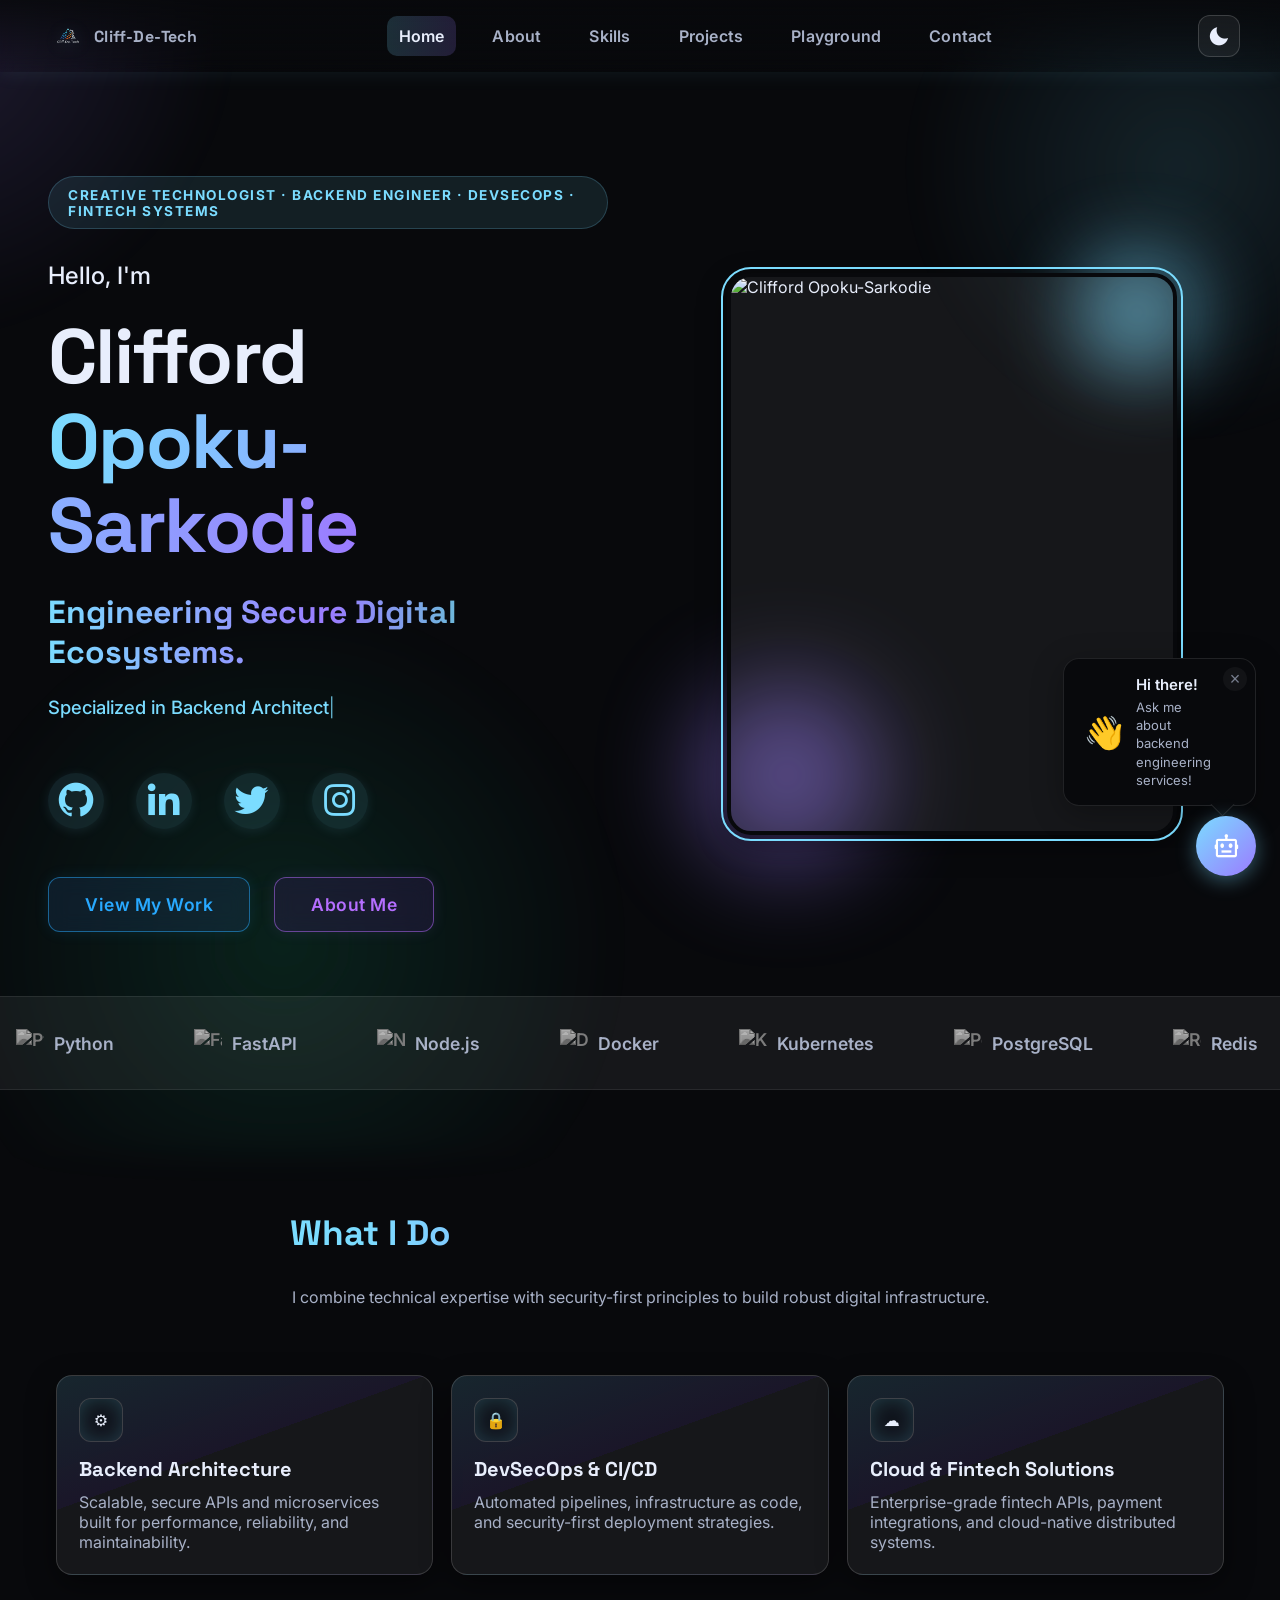
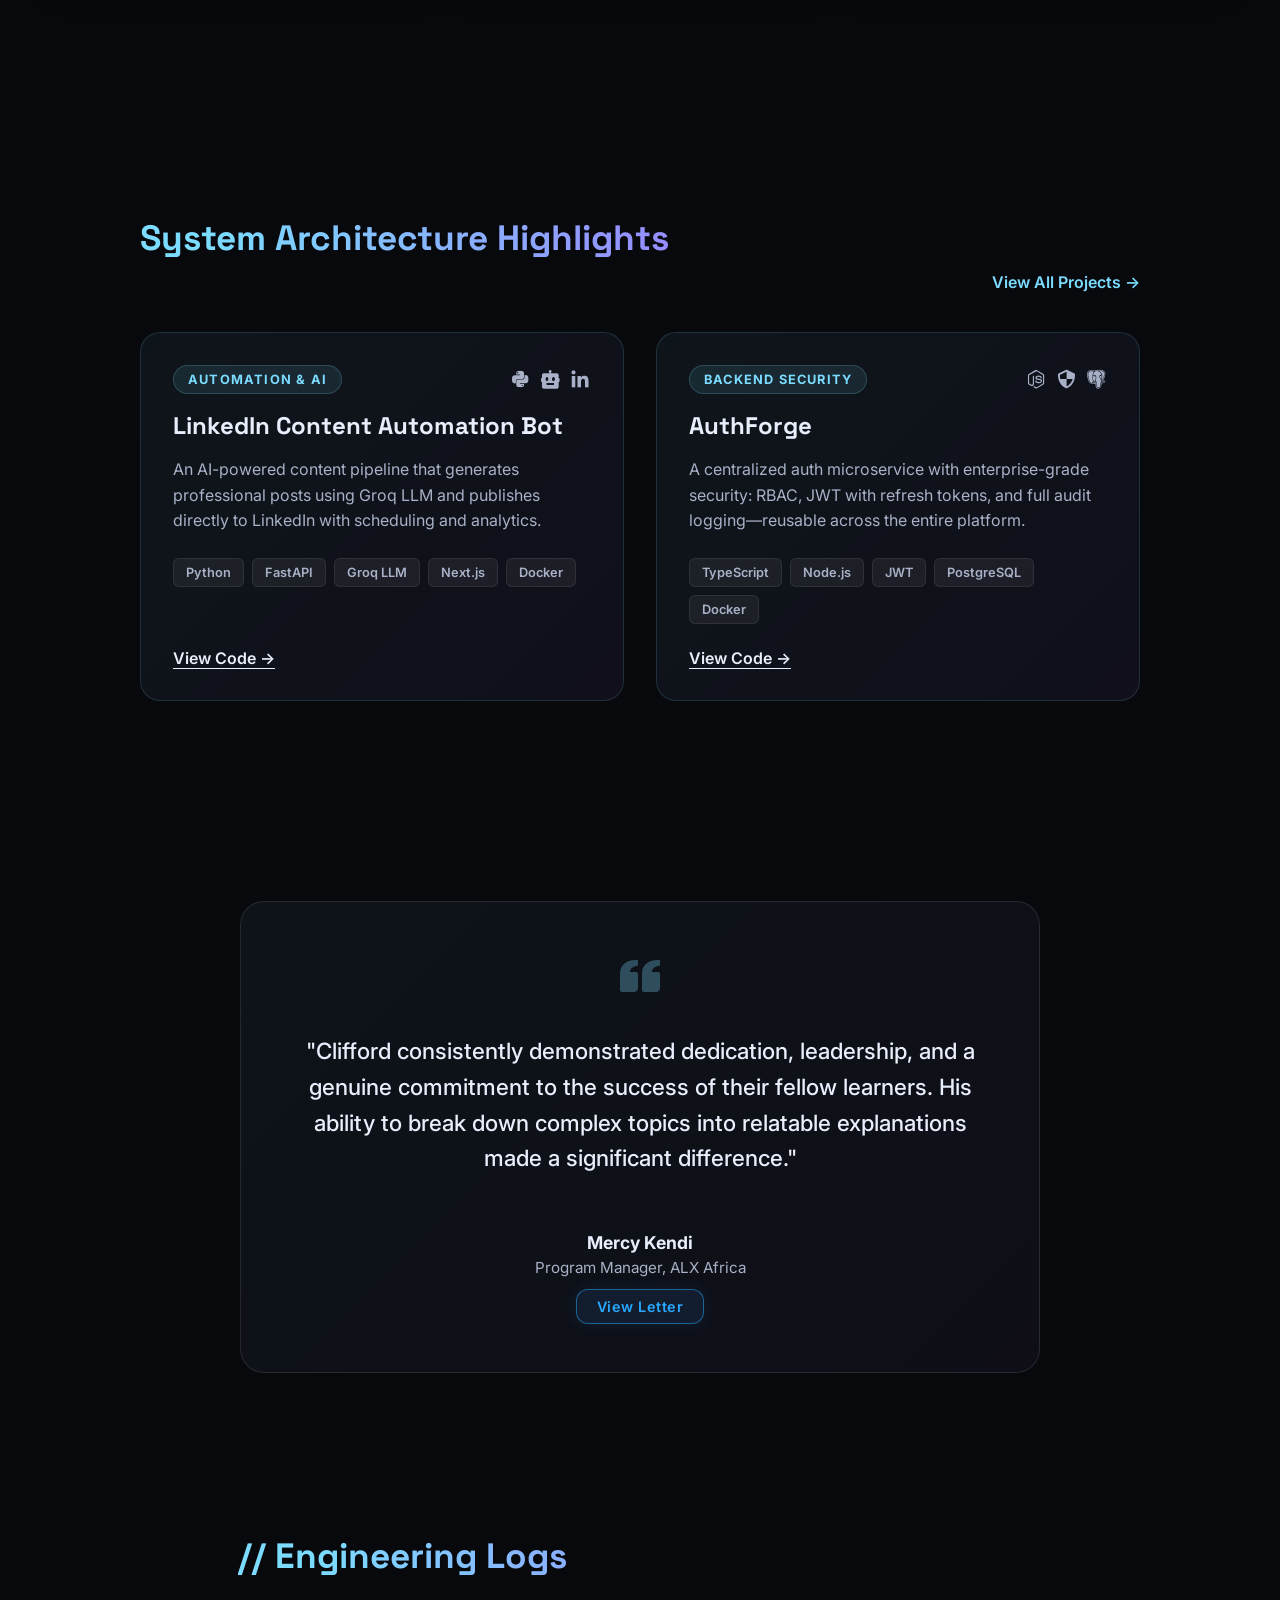
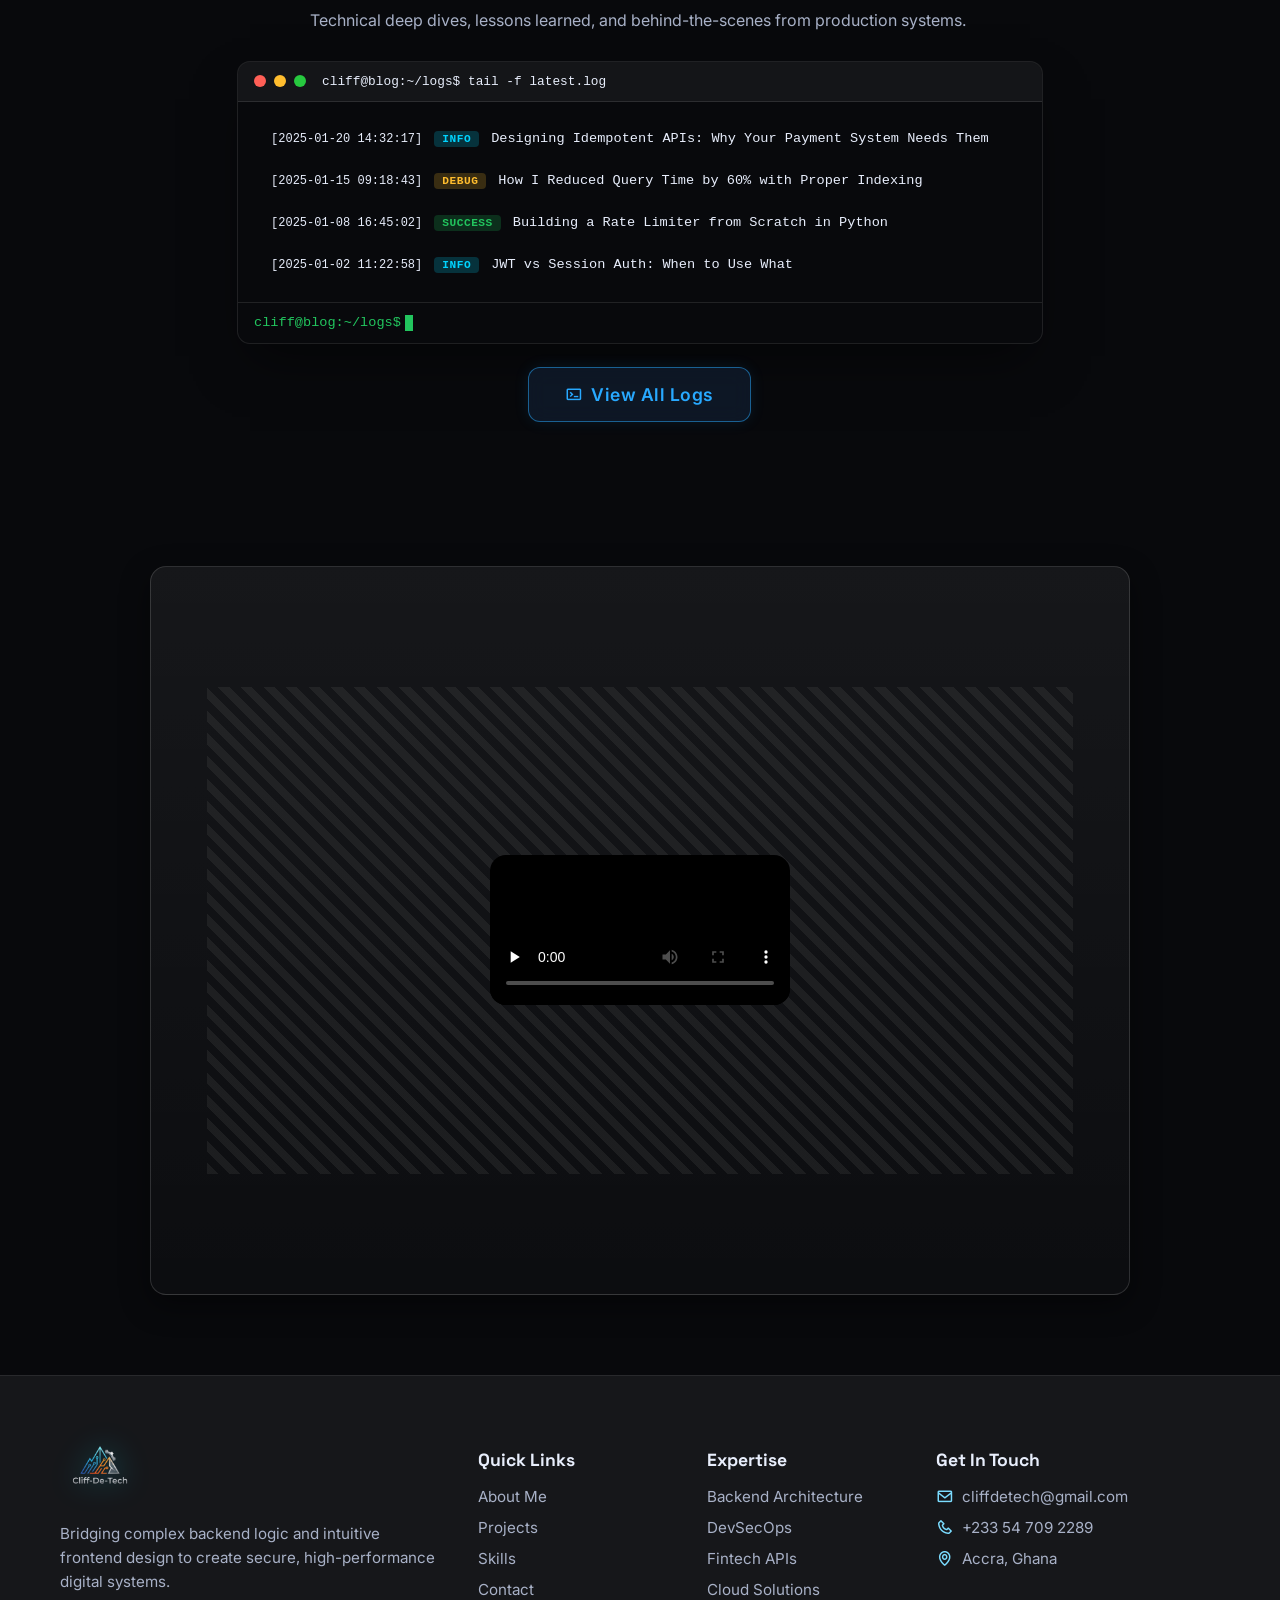
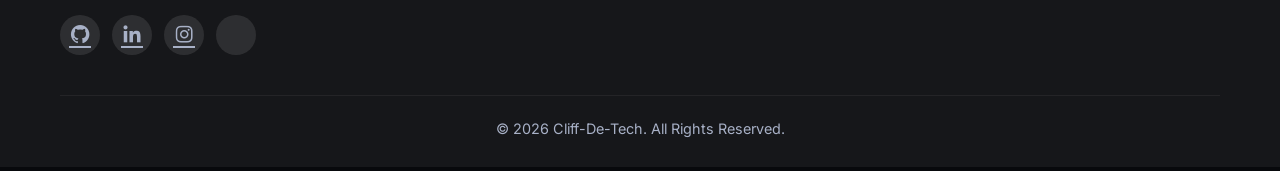
==== commit f4547d89: "fix: Refine mobile performance optimizations - Remove problematic preload directives that competed f" ====
--- a/index.html
+++ b/index.html
@@ -4,16 +4,14 @@
 <head>
   <meta charset="utf-8" />
   <meta name="viewport" content="width=device-width, initial-scale=1" />
-  <!-- PERFORMANCE: Preload critical resources -->
-  <link rel="preload" as="image" href="assets/me.webp" fetchpriority="high">
   <!-- Preconnect for performance -->
   <link rel="preconnect" href="https://fonts.googleapis.com">
   <link rel="preconnect" href="https://fonts.gstatic.com" crossorigin>
   <link rel="preconnect" href="https://cdn.boxicons.com">
   <link rel="preconnect" href="https://unpkg.com">
   <link rel="preconnect" href="https://cdn.jsdelivr.net">
-  <!-- CACHE BUSTING: Updated to v=1.7 -->
-  <link rel="stylesheet" href="CSS/style.css?v=1.7">
+  <!-- CACHE BUSTING: Updated to v=1.8 -->
+  <link rel="stylesheet" href="CSS/style.css?v=1.8">
   <!-- Social Sharing / Open Graph Tags -->
   <meta property="og:type" content="website">
   <meta property="og:url" content="https://cliffdetech.dev/">
@@ -27,8 +25,7 @@
   <meta name="twitter:description"
     content="Portfolio of Clifford Opoku-Sarkodie, specializing in Secure Backend Systems, Fintech APIs, DevSecOps, and Cloud Architecture.">
   <meta name="twitter:image" content="https://cliffdetech.dev/assets/me.webp">
-  <!-- PERFORMANCE: Defer icon fonts loading -->
-  <link rel="preload" as="style" href="https://cdn.boxicons.com/3.0.4/fonts/brands/boxicons-brands.min.css">
+  <!-- Icon fonts - load async to not block render -->
   <link href='https://cdn.boxicons.com/3.0.4/fonts/brands/boxicons-brands.min.css' rel='stylesheet' media="print"
     onload="this.media='all'">
   <link href='https://unpkg.com/boxicons@2.1.4/css/boxicons.min.css' rel='stylesheet' media="print"
@@ -48,7 +45,7 @@
   <meta name="google-site-verification" content="UxjWMFhIU8iz2KEHdoypfxotkE1lo-xSWkkKhqYYpBE" />
   <meta name="description"
     content="Portfolio of Clifford Opoku-Sarkodie, specializing in Secure Backend Systems, Fintech APIs, DevSecOps, and Cloud Architecture." />
-  <!-- PERFORMANCE: Fonts with display=swap for faster text rendering -->
+  <!-- Google Fonts -->
   <link
     href="https://fonts.googleapis.com/css2?family=Inter:wght@400;600&family=Space+Grotesk:wght@600;700&display=swap"
     rel="stylesheet">
@@ -391,7 +388,7 @@
   <!-- VIDEO SECTION -->
   <section class="video-card reveal video-section-wrapper">
     <div class="frame video-frame">
-      <video controls poster="assets/wtch this video.webp" class="video-element" preload="none">
+      <video controls poster="assets/wtch this video.webp" class="video-element" preload="none" loading="lazy">
         <source src="assets/Advert video.webm" type="video/webm">
         Your browser does not support the video tag.
       </video>
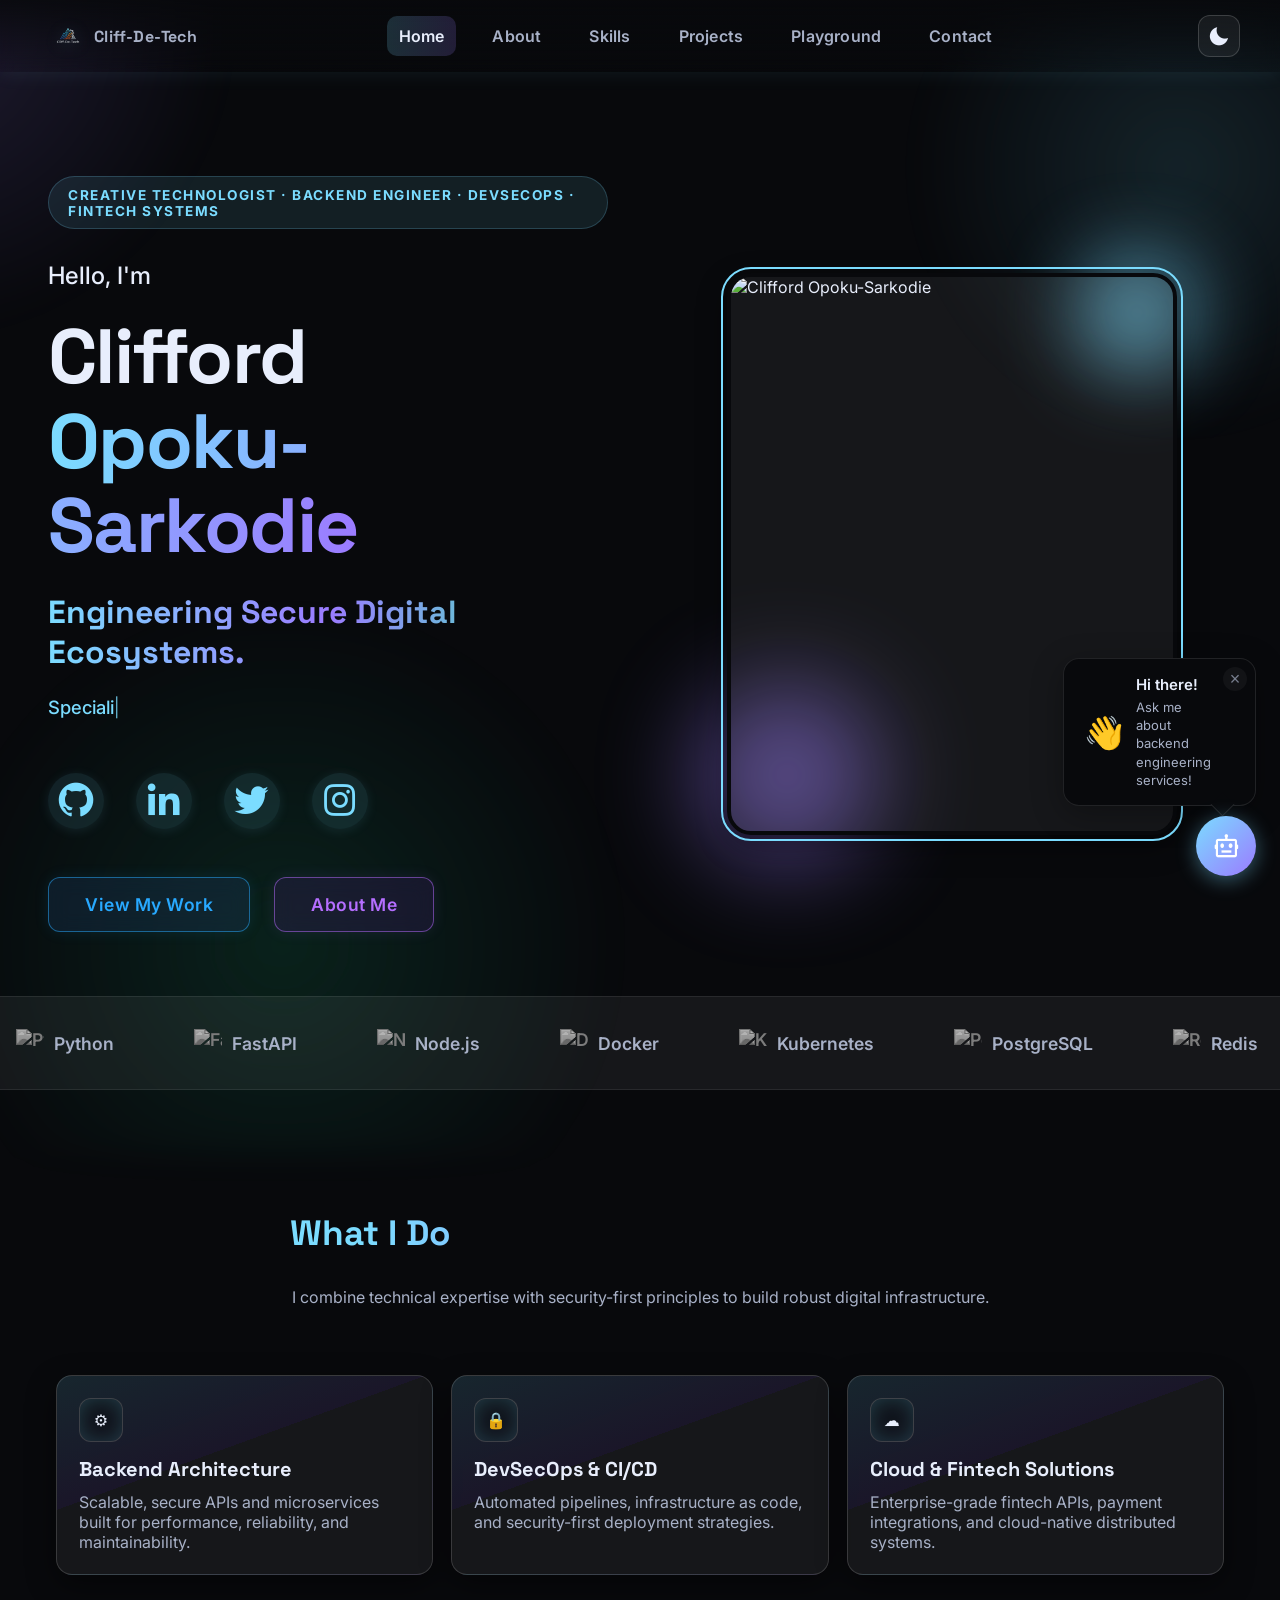
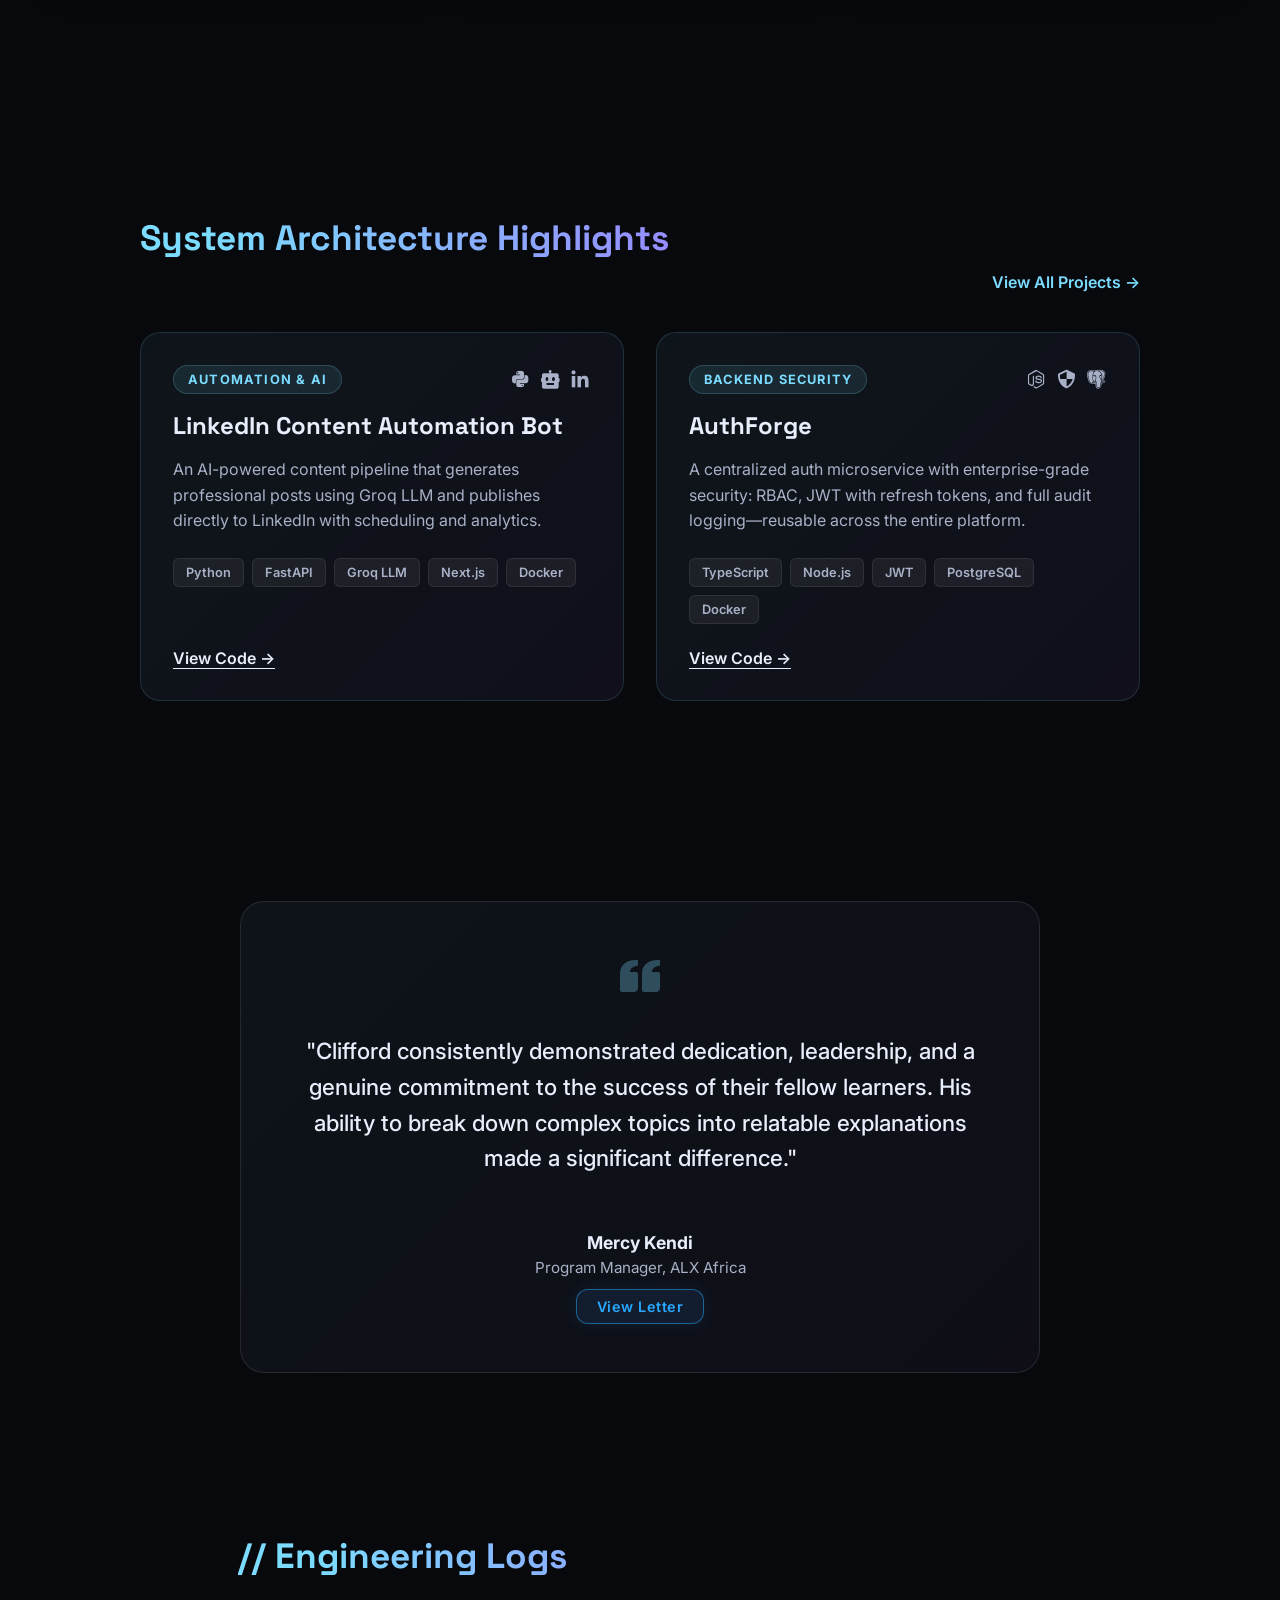
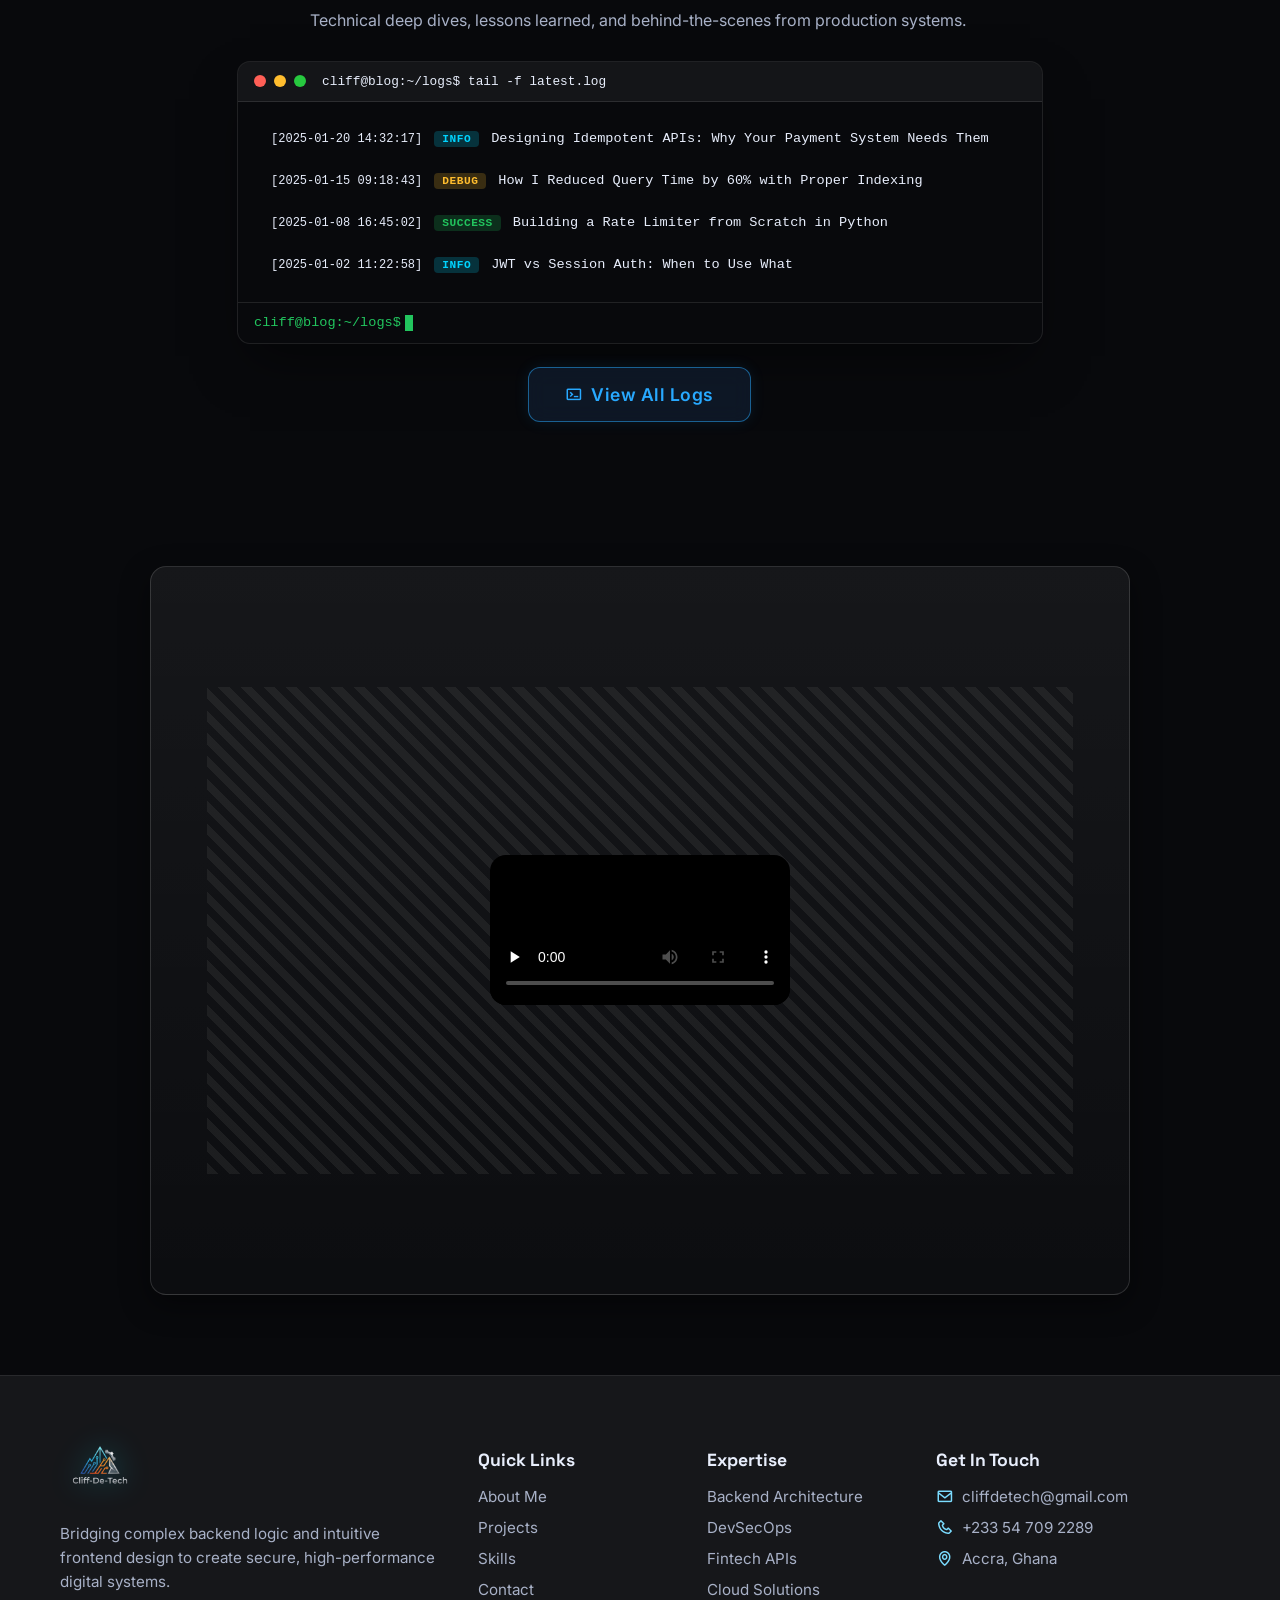
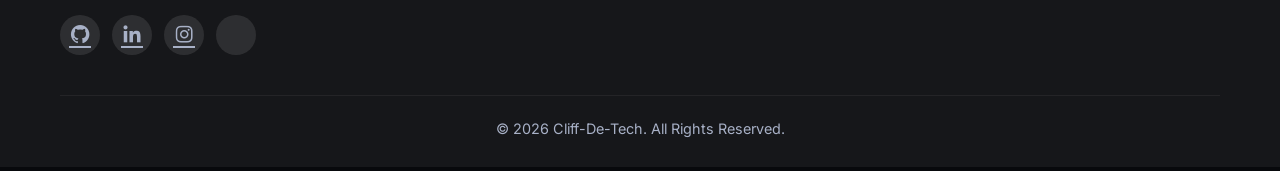
==== commit d87e9d31: "perf: Add minified CSS for 27% size reduction - Created style.min.css (99KB vs 135KB original) - Upd" ====
--- a/index.html
+++ b/index.html
@@ -11,7 +11,7 @@
   <link rel="preconnect" href="https://unpkg.com">
   <link rel="preconnect" href="https://cdn.jsdelivr.net">
   <!-- CACHE BUSTING: Updated to v=1.8 -->
-  <link rel="stylesheet" href="CSS/style.css?v=1.8">
+  <link rel="stylesheet" href="CSS/style.min.css?v=1.0">
   <!-- Social Sharing / Open Graph Tags -->
   <meta property="og:type" content="website">
   <meta property="og:url" content="https://cliffdetech.dev/">
--- a/CSS/style.min.css
+++ b/CSS/style.min.css
@@ -0,0 +1 @@
+a.button[href*=Recommendation_Letter]{background:linear-gradient(90deg,#7bdcff 10%,#9b7bff 90%);color:#222}a.button[href*=Recommendation_Letter]:hover{background:linear-gradient(90deg,#9b7bff 10%,#7bdcff 90%);color:#fff}#contact .card{background:linear-gradient(135deg,rgba(123,220,255,.1) 0,rgba(155,123,255,.1) 100%);border:1.5px solid rgba(123,220,255,.15);border-radius:22px;box-shadow:0 6px 24px rgba(123,220,255,.1)}body.light-theme #contact .card{background:linear-gradient(135deg,rgba(0,123,255,.08) 0,rgba(88,59,255,.08) 100%);border-color:rgba(0,0,0,.1)}*{box-sizing:border-box}html{height:100%}body,h1,h2,h3,p,ul{margin:0}ul{padding:0;list-style:none}img,video{display:block;max-width:100%;height:auto}:root{--bg:#08090c;--text:#e8eefc;--muted:#a8b1c7;--accent:#7bdcff;--accent-2:#9b7bff;--accent-3:#37ffb1;--glass:rgba(255, 255, 255, 0.06);--glass-2:rgba(255, 255, 255, 0.1);--shadow:0 10px 30px rgba(0, 0, 0, .45);--radius:16px;--radius-sm:10px;--nav-h:72px}body.light-theme{--bg:#f0f5f9;--text:#1d2a3a;--muted:#5a6779;--accent:#007bff;--accent-2:#583bff;--accent-3:#00c47b;--glass:rgba(255, 255, 255, 0.7);--glass-2:rgba(0, 0, 0, 0.06);--shadow:0 10px 30px rgba(0, 0, 0, .1)}html{scroll-behavior:smooth}body{font-family:Inter,system-ui,-apple-system,Segoe UI,Roboto,Arial,sans-serif;color:var(--text);background:var(--bg);overflow-x:hidden;transition:background .3s,color .3s;min-height:100vh;display:flex;flex-direction:column}#bg-canvas{position:fixed;inset:0;width:100%;height:100%;z-index:-2;background:radial-gradient(1200px 800px at 10% 10%,#0b1020 0,#07080f 60%,#05060a 100%)}body.light-theme #bg-canvas{background:radial-gradient(1200px 800px at 10% 10%,#eef4f8 0,#e6ecf0 60%,#dfe5e9 100%)}.bg-overlay-gradient{content:"";position:fixed;inset:-20vmax;z-index:-1;pointer-events:none;background:radial-gradient(40vmax 40vmax at 10% 20%,rgba(155,123,255,.16),transparent 60%),radial-gradient(35vmax 35vmax at 80% 30%,rgba(123,220,255,.12),transparent 60%),radial-gradient(45vmax 45vmax at 30% 85%,rgba(55,255,177,.1),transparent 60%);filter:blur(16px) saturate(120%);animation:drift 28s linear infinite alternate}@media (max-width:768px){.bg-overlay-gradient{filter:none;animation:none;background:radial-gradient(60vw 60vw at 10% 20%,rgba(155,123,255,.12),transparent 50%),radial-gradient(50vw 50vw at 80% 30%,rgba(123,220,255,.08),transparent 50%)}}@media (prefers-reduced-motion:reduce){.bg-overlay-gradient{animation:none}}body.light-theme .bg-overlay-gradient{background:radial-gradient(40vmax 40vmax at 10% 20%,rgba(88,59,255,.18),transparent 60%),radial-gradient(35vmax 35vmax at 80% 30%,rgba(0,123,255,.15),transparent 60%),radial-gradient(45vmax 45vmax at 30% 85%,rgba(0,196,123,.12),transparent 60%)}@keyframes drift{0%{transform:translate3d(0,0,0) rotate(0)}50%{transform:translate3d(2vmax,-1vmax,0) rotate(10deg)}100%{transform:translate3d(-3vmax,2vmax,0) rotate(-8deg)}}@media (max-width:700px){.nav{position:relative;z-index:100}.nav ul{display:none;flex-direction:column;align-items:center;position:absolute;top:56px;right:12px;left:auto;background:rgba(30,60,100,.85);-webkit-backdrop-filter:blur(12px);backdrop-filter:blur(12px);border-radius:14px;box-shadow:0 4px 18px rgba(123,220,255,.12);padding:12px 0 8px 0;gap:8px;min-width:160px;width:170px;transition:opacity .2s}body.light-theme .nav ul{background:rgba(255,255,255,.85);box-shadow:0 4px 18px rgba(0,0,0,.12)}.nav ul.open{display:flex}.nav a{color:#fff;font-size:1.08rem;font-weight:600;padding:10px 0;border-radius:8px;background:0 0;transition:background .2s,color .2s;text-align:center;width:100%;display:block}body.light-theme .nav a{color:var(--text)}.nav a.active,.nav a:hover{background:linear-gradient(90deg,rgba(123,220,255,.18),rgba(155,123,255,.18));color:#7bdcff}body.light-theme .nav a.active,body.light-theme .nav a:hover{background:linear-gradient(90deg,rgba(0,123,255,.1),rgba(88,59,255,.1));color:var(--accent)}.menu-btn{display:block;position:absolute;top:12px;right:16px;z-index:101;background:rgba(30,60,100,.7);border:2px solid #7bdcff;border-radius:10px;padding:6px 10px;font-size:1.7rem;color:#fff;cursor:pointer;transition:background .2s,border .2s;line-height:1}body.light-theme .menu-btn{background:rgba(255,255,255,.7);border-color:var(--accent);color:var(--text)}.menu-btn:active{background:#7bdcff;color:#222}}.nav{position:fixed;top:0;left:0;width:100%;height:var(--nav-h);display:flex;align-items:center;justify-content:space-between;padding:0 clamp(16px,4vw,40px);background:linear-gradient(to bottom,rgba(8,9,12,.85),rgba(8,9,12,0));-webkit-backdrop-filter:blur(8px);backdrop-filter:blur(8px);z-index:100;box-shadow:0 2px 18px rgba(123,220,255,.08);transition:background .2s}body.light-theme .nav{background:linear-gradient(to bottom,rgba(240,245,249,.85),rgba(240,245,249,0));box-shadow:0 2px 18px rgba(0,0,0,.08)}body{padding-top:var(--nav-h)}.brand{display:flex;align-items:center;gap:10px;text-decoration:none;color:var(--text)}.brand img{width:32px;height:32px;filter:drop-shadow(0 2px 8px rgba(123, 220, 255, .25))}body.light-theme .brand img{filter:drop-shadow(0 2px 8px rgba(0, 123, 255, .25)) invert(1);mix-blend-mode:difference}.brand span{font-family:"Space Grotesk",system-ui;font-weight:700;letter-spacing:.4px;font-size:1rem}.nav ul{display:flex;gap:24px;align-items:center}.nav a{color:var(--muted);text-decoration:none;font-weight:600;letter-spacing:.2px;padding:10px 12px;border-radius:10px;transition:color .2s,background .2s,transform .2s}.nav a:hover{color:var(--text);background:var(--glass);transform:translateY(-2px)}body.light-theme .nav a:hover{color:var(--accent-2);background:var(--glass-2)}.nav a.active{color:var(--text);background:linear-gradient(90deg,rgba(123,220,255,.18),rgba(155,123,255,.18))}body.light-theme .nav a.active{background:linear-gradient(90deg,rgba(0,123,255,.1),rgba(88,59,255,.1))}.nav .menu-btn{display:none}.theme-toggle{background:var(--glass);border:1px solid rgba(255,255,255,.16);width:42px;height:42px;border-radius:12px;display:flex;align-items:center;justify-content:center;cursor:pointer;color:var(--text);font-size:22px;margin-left:16px;transition:background .2s,border-color .2s}.theme-toggle:hover{background:var(--glass-2)}body.light-theme .theme-toggle{border-color:rgba(0,0,0,.16)}@media (max-width:700px){.theme-toggle{position:absolute;top:12px;right:80px;z-index:101;background:rgba(30,60,100,.7);border:2px solid #7bdcff;width:46px;height:46px;padding:6px}body.light-theme .theme-toggle{background:rgba(255,255,255,.7);border-color:var(--accent);color:var(--text)}}.custom-hero{display:grid;grid-template-columns:1fr 1fr;gap:clamp(2rem,5vw,4rem);align-items:center;justify-content:center;min-height:90vh;width:100%;max-width:1280px;margin:0 auto;padding:calc(var(--nav-h) + 2rem) clamp(1.5rem,5vw,3rem) 4rem;position:relative;z-index:1}.hero-left{display:flex;flex-direction:column;justify-content:center;gap:1.5rem;order:1}.hero-badge{display:inline-block;background:rgba(123,220,255,.1);color:var(--accent);font-size:.85rem;font-weight:700;text-transform:uppercase;letter-spacing:1.5px;padding:.6rem 1.2rem;border-radius:99px;border:1px solid rgba(123,220,255,.2);align-self:flex-start;margin-bottom:.5rem}body.light-theme .hero-badge{background:rgba(0,123,255,.08);border-color:rgba(0,123,255,.2);color:var(--accent)}.hero-intro{font-size:clamp(1.2rem, 2vw, 1.5rem);color:var(--text);font-weight:500;margin:0}.hero-title{font-family:'Space Grotesk',sans-serif;font-size:clamp(3rem, 6vw, 5rem);font-weight:800;line-height:1.1;letter-spacing:-.02em;margin:0;color:var(--text)}.hero-title span{background:linear-gradient(90deg,var(--accent) 0,var(--accent-2) 100%);-webkit-background-clip:text;-webkit-text-fill-color:transparent;background-clip:text}.hero-subtitle{font-size:clamp(1rem, 1.5vw, 1.2rem);color:var(--muted);max-width:500px;line-height:1.6;margin:0}.hero-socials{display:flex;gap:32px;margin:24px 0 0 0;justify-content:flex-start}.hero-socials a{display:flex;align-items:center;justify-content:center;width:56px;height:56px;font-size:2.6rem;color:#7bdcff;background:rgba(123,220,255,.1);border-radius:50%;box-shadow:0 2px 12px rgba(123,220,255,.1);transition:background .2s,color .2s,transform .2s;text-decoration:none}body.light-theme .hero-socials a{color:var(--accent);background:rgba(0,123,255,.1);box-shadow:0 2px 12px rgba(0,123,255,.1)}.hero-socials a:hover{background:linear-gradient(135deg,#7bdcff 0,#9b7bff 100%);color:#fff;transform:translateY(-6px) scale(1.15);box-shadow:0 6px 24px rgba(123,220,255,.18)}body.light-theme .hero-socials a:hover{background:linear-gradient(135deg,var(--accent) 0,var(--accent-2) 100%)}.hero-cta{display:flex;gap:24px;margin-top:24px}.button{background:rgba(255,255,255,.25);color:#1e3cff;border:1.5px solid rgba(123,220,255,.25);-webkit-backdrop-filter:blur(8px);backdrop-filter:blur(8px);font-weight:600;font-size:1.1rem;border-radius:10px;padding:16px 36px;box-shadow:0 4px 24px rgba(123,220,255,.1);transition:background .2s,color .2s,border .2s;text-decoration:none;border-radius:12px;transition:all .3s ease;-webkit-backdrop-filter:blur(10px);backdrop-filter:blur(10px);cursor:pointer;letter-spacing:.5px}.button:not(.outline){background:rgba(30,60,100,.3);color:#28a9ff;border:1px solid rgba(40,169,255,.5);box-shadow:0 0 15px rgba(40,169,255,.1)}.button:not(.outline):hover{background:rgba(40,169,255,.15);border-color:#28a9ff;color:#fff;box-shadow:0 0 20px rgba(40,169,255,.4);transform:translateY(-2px)}.button.outline{background:rgba(60,30,100,.3);color:#b56eff;border:1px solid rgba(181,110,255,.5);box-shadow:0 0 15px rgba(181,110,255,.1)}.button.outline:hover{background:rgba(181,110,255,.15);border-color:#b56eff;color:#fff;box-shadow:0 0 20px rgba(181,110,255,.4);transform:translateY(-2px)}body.light-theme .button{background:rgba(0,0,0,.05);color:var(--accent-2);border:1.5px solid rgba(0,0,0,.1)}body.light-theme .button.outline{background:0 0;color:var(--accent);border:1.5px solid var(--accent)}body.light-theme .button.outline:hover,body.light-theme .button:hover{background:linear-gradient(90deg,var(--accent) 10%,var(--accent-2) 90%);color:#fff;border-color:var(--accent-2)}.hero-right{position:relative;display:flex;justify-content:center;align-items:center;order:2}.hero-image-container{position:relative;width:100%;max-width:450px;aspect-ratio:4/5;border-radius:24px;z-index:1}.hero-image{width:100%;height:100%;object-fit:cover;border-radius:24px;box-shadow:var(--shadow);border:4px solid var(--bg);outline:2px solid var(--accent);outline-offset:4px;background:var(--glass)}.hero-shape-1{position:absolute;top:-20px;right:-20px;width:120px;height:120px;background:var(--accent);border-radius:50%;z-index:-1;filter:blur(40px);opacity:.6}.hero-shape-2{position:absolute;bottom:-30px;left:-30px;width:180px;height:180px;background:var(--accent-2);border-radius:50%;z-index:-1;filter:blur(50px);opacity:.5}.hero-dots-grid{position:absolute;bottom:30px;right:-40px;width:80px;height:80px;background-image:radial-gradient(var(--muted) 1px,transparent 1px);background-size:10px 10px;opacity:.4;z-index:-1}@media (max-width:900px){.custom-hero{grid-template-columns:1fr;text-align:center;gap:3rem;padding-top:calc(var(--nav-h) + 1rem)}.hero-left{order:2;align-items:center}.hero-right{order:1}.hero-badge{align-self:center}.hero-subtitle{margin:0 auto}.hero-cta{justify-content:center}.hero-image-container{max-width:320px}.hero-image{outline-offset:3px;border-width:3px}.hero-dots-grid{right:-20px}}.tech-stack-marquee{width:100%;overflow:hidden;background:var(--glass);border-top:1px solid rgba(255,255,255,.08);border-bottom:1px solid rgba(255,255,255,.08);padding:24px 0;white-space:nowrap;position:relative}body.light-theme .tech-stack-marquee{background:rgba(0,0,0,.02);border-color:rgba(0,0,0,.05)}.marquee-content{display:inline-flex;gap:48px;animation:marquee 20s linear infinite}.marquee-content span{display:flex;align-items:center;gap:8px;font-size:1.2rem;color:var(--muted);font-weight:600}.marquee-content i{font-size:1.5rem;color:var(--accent)}@keyframes marquee{0%{transform:translateX(0)}100%{transform:translateX(-50%)}}.section-header{display:flex;justify-content:space-between;align-items:flex-end;margin-bottom:40px;width:100%;max-width:1000px;margin-left:auto;margin-right:auto}.section-header.center-text{flex-direction:column;align-items:center;text-align:center}.view-all-link{color:var(--accent);text-decoration:none;font-weight:600;transition:transform .2s}.view-all-link:hover{transform:translateX(4px)}.featured-grid{display:flex;flex-direction:column;gap:80px;max-width:1000px;margin:0 auto}.featured-item{display:flex;align-items:center;gap:60px}.featured-item.reverse{flex-direction:row-reverse}.featured-img-container{flex:1;border-radius:16px;overflow:hidden;box-shadow:var(--shadow);border:1px solid var(--glass-2);transform-style:preserve-3d;transition:transform .3s ease}.featured-img-container img{width:100%;height:auto;transition:transform .5s ease}.featured-item:hover .featured-img-container img{transform:scale(1.03)}.featured-content{flex:0.8;display:flex;flex-direction:column;gap:16px}.featured-badge{color:var(--accent);font-weight:700;text-transform:uppercase;letter-spacing:1px;font-size:.9rem}.featured-content h3{font-family:"Space Grotesk",system-ui;font-size:2rem;color:var(--text)}.text-link{color:var(--text);text-decoration:underline;text-underline-offset:4px;font-weight:600;margin-top:8px;transition:color .2s}.text-link:hover{color:var(--accent)}@media (max-width:800px){.featured-item,.featured-item.reverse{flex-direction:column;gap:24px}.featured-content,.featured-img-container{width:100%}}.testimonial-section{display:flex;justify-content:center;padding:80px 20px}.testimonial-card{background:linear-gradient(135deg,rgba(123,220,255,.05),rgba(155,123,255,.05));border:1px solid var(--glass-2);padding:48px;border-radius:24px;max-width:800px;text-align:center;position:relative}body.light-theme .testimonial-card{background:linear-gradient(135deg,rgba(0,123,255,.03),rgba(88,59,255,.03));border-color:rgba(0,0,0,.08)}.quote-icon{font-size:3rem;color:var(--accent);opacity:.3;margin-bottom:24px}.testimonial-text{font-size:1.4rem;line-height:1.6;margin-bottom:32px;font-weight:500}.testimonial-author{display:flex;flex-direction:column;align-items:center;gap:12px}.author-info h4{color:var(--text);font-size:1.1rem;margin-bottom:4px}.author-info span{color:var(--muted);font-size:.95rem}.sm-btn{padding:8px 20px;font-size:.9rem}.video-card{margin-top:10px;width:min(1280px,95vw);border-radius:var(--radius);background:linear-gradient(180deg,rgba(255,255,255,.06),rgba(255,255,255,.02));border:1px solid rgba(255,255,255,.14);overflow:hidden;box-shadow:var(--shadow);position:relative;isolation:isolate}body.light-theme .video-card{border:1px solid rgba(0,0,0,.14);background:0 0;box-shadow:var(--shadow)}body.light-theme .video-card:hover{box-shadow:0 12px 40px rgba(0,0,0,.15)}.about .card:hover,.about .profile:hover,.tile:hover,.video-card:hover{transform:translateY(-4px);box-shadow:0 12px 40px rgba(123,220,255,.25)}.video-card .frame{aspect-ratio:16/9;background:repeating-linear-gradient(45deg,rgba(255,255,255,.06) 0 8px,transparent 8px 16px);display:grid;place-items:center;color:var(--muted);font-weight:600}body.light-theme .video-card .frame{background:repeating-linear-gradient(45deg,rgba(0,0,0,.06) 0 8px,transparent 8px 16px)}.video-card .play{position:absolute;inset:auto auto 16px 16px;background:rgba(0,0,0,.6);color:var(--text);border:1px solid rgba(255,255,255,.2);padding:10px 14px;border-radius:999px;display:flex;gap:8px;align-items:center;cursor:pointer;-webkit-backdrop-filter:blur(6px);backdrop-filter:blur(6px);transition:transform .12s}body.light-theme .video-card .play{background:rgba(255,255,255,.6);color:var(--text);border:1px solid rgba(0,0,0,.2)}.video-card .play:hover{transform:translateY(-1px)}.video-card .glow{position:absolute;inset:-40% -30% auto auto;width:60%;height:60%;background:radial-gradient(closest-side,rgba(123,220,255,.25),transparent 70%);filter:blur(40px);pointer-events:none;mix-blend-mode:screen}section{padding:clamp(60px,10vw,120px) clamp(18px,6vw,56px);position:relative;margin:0}.section-title{font-family:"Space Grotesk",system-ui;font-size:clamp(28px, 3.8vw, 46px);margin-bottom:18px}.section-desc{color:var(--muted);max-width:800px;margin-bottom:28px}.about-sections{margin:48px 0 0 0;background:0 0;padding:32px 0;width:100%;display:flex;flex-direction:column;align-items:center}.section-title{font-size:2.2rem;font-weight:800;margin-bottom:32px;font-family:'Space Grotesk',Inter,Arial,sans-serif;background:linear-gradient(90deg,#7bdcff 10%,#9b7bff 90%);-webkit-background-clip:text;background-clip:text;-webkit-text-fill-color:transparent;text-align:left;width:100%;max-width:700px}body.light-theme .section-title{background:linear-gradient(90deg,var(--accent) 10%,var(--accent-2) 90%);-webkit-background-clip:text;background-clip:text;-webkit-text-fill-color:transparent}.about-cards{display:flex;flex-direction:column;gap:36px;width:100%;max-width:700px}.about-card{display:flex;background:linear-gradient(135deg,rgba(123,220,255,.1) 0,rgba(155,123,255,.1) 100%);border-radius:22px;box-shadow:0 6px 24px rgba(123,220,255,.1);padding:32px 20px;align-items:flex-start;gap:24px;margin-bottom:0;-webkit-backdrop-filter:blur(16px);backdrop-filter:blur(16px);border:1.5px solid rgba(123,220,255,.15);width:100%;transition:box-shadow .2s,transform .2s}.about-card:hover{box-shadow:0 12px 32px rgba(123,220,255,.18);transform:translateY(-4px) scale(1.015)}.about-card-left{min-width:160px;background:linear-gradient(135deg,rgba(123,220,255,.12) 0,rgba(155,123,255,.12) 100%);border-radius:16px;padding:16px 18px;font-size:1rem;font-family:Inter,Arial,sans-serif;color:#fff;display:flex;flex-direction:column;gap:8px;align-items:flex-start;box-shadow:0 2px 12px rgba(123,220,255,.1);border:1px solid rgba(123,220,255,.1)}.about-card-date{font-size:1.1rem;font-weight:700;margin-bottom:8px;display:block;background:linear-gradient(90deg,#7bdcff 10%,#9b7bff 90%);-webkit-background-clip:text;background-clip:text;-webkit-text-fill-color:transparent}.about-card-left strong{color:#fff;font-weight:700}body.light-theme .about-card-left strong{color:var(--text)}.about-card-left em{color:#7bdcff;font-style:italic;font-size:.98em}body.light-theme .about-card-left em{color:var(--accent)}.about-card-right{font-size:1.08rem;color:#fff;line-height:1.7;flex:1}body.light-theme .about-card h2,body.light-theme .about-card h3,body.light-theme .about-card li,body.light-theme .about-card-right{color:var(--text)}.about-experience-header{width:100%;max-width:700px;display:flex;justify-content:flex-end;align-items:center;margin-bottom:18px}.about-experience-header .button,.view-cert-btn{font-size:1rem;padding:12px 24px;border-radius:8px;font-weight:600;background:linear-gradient(90deg,#7bdcff 10%,#9b7bff 90%);color:#222;border:none;display:flex;align-items:center;gap:8px;box-shadow:0 2px 12px rgba(123,220,255,.1);cursor:pointer;transition:background .2s,color .2s,transform .2s,box-shadow .2s;outline:0;text-decoration:none;will-change:transform;animation:fadeUp .8s}.about-experience-header .button:hover,.view-cert-btn:hover{background:linear-gradient(90deg,#9b7bff 10%,#7bdcff 90%);color:#fff;transform:translateY(-2px) scale(1.04);box-shadow:0 6px 24px rgba(123,220,255,.18)}@keyframes fadeUp{from{opacity:0;transform:translateY(24px)}to{opacity:1;transform:none}}@media (max-width:900px){.about-cards,.about-experience-header,.section-title{max-width:90vw;margin-left:auto;margin-right:auto}.about-card{flex-direction:column;gap:18px;padding:18px}.about-card-left{min-width:unset;width:100%;align-items:flex-start}.about-card-right{max-height:60px;overflow:hidden;position:relative;-webkit-mask-image:linear-gradient(to bottom,black 50%,transparent 100%);mask-image:linear-gradient(to bottom,black 50%,transparent 100%);transition:max-height .5s ease-in-out}.about-card-right.expanded{max-height:500px;-webkit-mask-image:none;mask-image:none}.read-more-btn{display:block;background:var(--glass-2);color:var(--accent);border:1px solid var(--accent);border-radius:8px;padding:8px 16px;margin-top:12px;cursor:pointer;font-weight:600;text-align:center;align-self:flex-start}}.combined-experience{flex-direction:column;gap:0;padding:24px}.experience-divider{width:100%;height:1px;background:rgba(255,255,255,.1);margin:28px 0 24px 0}.combined-experience .company-header:not(:first-child){margin-top:0;padding-bottom:20px;border-bottom:none}.single-experience{flex-direction:column;gap:0;padding:24px;margin-top:20px}.single-experience .company-header{margin-bottom:20px;padding-bottom:0;border-bottom:none}.role-content-single{color:var(--text-2);font-size:.9rem;line-height:1.6;margin-top:16px}.role-content-single p{margin:0 0 12px 0}.company-header{display:flex;align-items:center;gap:16px;margin-bottom:24px;padding-bottom:20px;border-bottom:1px solid rgba(255,255,255,.1)}.company-logo{width:48px;height:48px;border-radius:8px;object-fit:cover;background:var(--glass);border:1px solid rgba(255,255,255,.1)}.company-info h3{font-size:1.1rem;font-weight:600;color:var(--text);margin:0 0 4px 0}.company-info p{font-size:.9rem;color:var(--text-2);margin:0}.role-item{position:relative;padding-left:32px;padding-bottom:28px;border-left:2px solid rgba(255,255,255,.15);margin-left:6px}.role-item:last-child{padding-bottom:0;border-left:none}.role-item::before{content:'';position:absolute;left:-6px;top:6px;width:10px;height:10px;border-radius:50%;background:linear-gradient(135deg,var(--accent),var(--accent-2));border:2px solid var(--bg);box-shadow:0 0 0 2px rgba(123,220,255,.3)}.role-header{display:flex;justify-content:space-between;align-items:flex-start;margin-bottom:12px;gap:16px;flex-wrap:wrap}.role-header h4{font-size:1rem;font-weight:600;color:var(--text);margin:0}.role-date{font-size:.85rem;color:var(--text-2);white-space:nowrap}.role-content{color:var(--text-2);font-size:.9rem;line-height:1.6}.role-content p{margin:0 0 12px 0}.role-list{margin:12px 0 0 0;padding-left:20px;list-style:disc}.role-list li{margin-bottom:8px;color:var(--text-2);line-height:1.6}.role-content strong{color:var(--text);font-weight:600}.role-project-link{display:inline-flex;align-items:center;gap:6px;margin-top:12px;font-size:.9rem;color:var(--text);text-decoration:none;font-weight:400;transition:all .2s ease;opacity:.8}.role-project-link:hover{opacity:1;color:var(--accent)}.role-project-link i{font-size:1rem;opacity:.7;transition:opacity .2s ease}.role-project-link:hover i{opacity:1}.role-meta{margin-bottom:12px;font-size:.9rem;color:var(--text-2)}.role-meta p{margin:4px 0;line-height:1.5}.role-media{display:flex;gap:16px;margin-top:16px;flex-wrap:wrap}.media-item{flex:1;min-width:200px;max-width:280px;background:var(--glass);border:1px solid rgba(255,255,255,.1);border-radius:8px;overflow:hidden;transition:transform .3s ease,box-shadow .3s ease;cursor:pointer}.media-item:hover{transform:translateY(-4px);box-shadow:0 8px 16px rgba(0,0,0,.3)}.media-item img{width:100%;height:150px;object-fit:cover;display:block}.media-caption{padding:12px}.media-caption strong{display:block;font-size:.85rem;color:var(--text);margin-bottom:4px}.media-caption span{font-size:.8rem;color:var(--text-2);line-height:1.4}@media (max-width:768px){.combined-experience{padding:18px}.company-header{gap:12px;margin-bottom:20px;padding-bottom:16px}.experience-divider{margin:20px 0 20px 0}.company-logo{width:40px;height:40px}.company-info h3{font-size:1rem}.company-info p{font-size:.85rem}.role-item{padding-left:24px;padding-bottom:24px}.role-header{flex-direction:column;gap:4px}.role-header h4{font-size:.95rem}.role-date{font-size:.8rem}.role-content{font-size:.85rem}.single-experience{padding:18px;margin-top:16px}.role-media{flex-direction:column;gap:12px}.media-item{max-width:100%}}.about{display:grid;grid-template-columns:1.1fr .9fr;gap:clamp(22px,4vw,44px);align-items:center}.about .card{background:linear-gradient(135deg,rgba(123,220,255,.1) 0,rgba(155,123,255,.1) 100%);border:1.5px solid rgba(123,220,255,.15);padding:clamp(16px,2.4vw,24px);border-radius:22px;box-shadow:0 6px 24px rgba(123,220,255,.1)}body.light-theme .about .card{background:linear-gradient(135deg,rgba(0,123,255,.08) 0,rgba(88,59,255,.08) 100%);border-color:rgba(0,0,0,.1)}.about .profile{border-radius:var(--radius);overflow:hidden;border:1px solid rgba(8,4,50,.12);transform:translateZ(0)}.grid{--size:320px;display:grid;grid-template-columns:repeat(auto-fill,minmax(min(var(--size),100%),1fr));gap:18px}.tile{position:relative;border-radius:var(--radius-sm);overflow:hidden;background:linear-gradient(180deg,rgba(255,255,255,.06),rgba(255,255,255,.02));border:1px solid rgba(255,255,255,.12);cursor:pointer;isolation:isolate;transform:translateZ(0)}.tile img{width:100%;height:240px;object-fit:cover;transition:transform .6s ease}.tile:hover img{transform:scale(1.06)}.tile .meta{position:absolute;inset:auto 10px 10px 10px;display:flex;align-items:center;justify-content:space-between;gap:10px;background:rgba(0,0,0,.45);padding:10px 12px;border-radius:12px;color:var(--text);border:1px solid rgba(255,255,255,.12);-webkit-backdrop-filter:blur(6px);backdrop-filter:blur(6px)}.badge{font-size:12px;color:var(--accent);font-weight:800;text-transform:uppercase;letter-spacing:.6px}.lightbox{position:fixed;inset:0;display:none;place-items:center;background:rgba(0,0,0,.8);z-index:50;padding:26px}body.light-theme .lightbox{background:rgba(255,255,255,.8)}.lightbox.open{display:grid;animation:fadeIn .18s}@keyframes fadeIn{from{opacity:0}to{opacity:1}}.lightbox-content{position:relative;max-width:min(96vw,1200px);width:100%;display:grid;gap:12px}.lightbox-media{border-radius:12px;overflow:hidden;border:1px solid rgba(255,255,255,.2)}body.light-theme .lightbox-media{border-color:rgba(0,0,0,.2)}.lightbox img{width:100%;height:auto;display:block}.lightbox .ctrls{display:flex;align-items:center;justify-content:space-between;gap:12px;color:var(--text)}body.light-theme .lightbox .ctrls{color:var(--text)}.icon-btn{background:rgba(255,255,255,.1);color:var(--text);border:1px solid rgba(255,255,255,.25);border-radius:12px;padding:10px 14px;cursor:pointer}body.light-theme .icon-btn{background:rgba(0,0,0,.1);color:var(--text);border-color:rgba(0,0,0,.25)}.icon-btn:hover{background:rgba(255,255,255,.2)}body.light-theme .icon-btn:hover{background:rgba(0,0,0,.2)}@keyframes floatY{0%{transform:translateY(0)}50%{transform:translateY(-18px)}100%{transform:translateY(0)}}.float-animate{animation:floatY 3.8s ease-in-out infinite}.tabs{display:flex;gap:12px;margin-bottom:24px}.tab-btn{background:var(--glass);color:var(--muted);border:1px solid rgba(123,220,255,.18);border-radius:999px;padding:10px 22px;font-family:"Space Grotesk",system-ui;font-weight:700;font-size:1rem;cursor:pointer;transition:background .18s,color .18s,border-color .18s;box-shadow:0 2px 8px rgba(123,220,255,.08)}body.light-theme .tab-btn{border-color:rgba(0,0,0,.18)}.tab-btn:focus,.tab-btn:hover{transform:translateY(-4px);background:linear-gradient(90deg,rgba(123,220,255,.18),rgba(155,123,255,.18));color:var(--accent);border-color:var(--accent);outline:0}.tab-btn.active{background:linear-gradient(90deg,rgba(123,220,255,.28),rgba(155,123,255,.28));color:var(--text);border-color:var(--accent-2);box-shadow:0 4px 16px rgba(123,220,255,.18)}body.light-theme .tab-btn.active{border-color:var(--accent-2);background:linear-gradient(90deg,rgba(0,123,255,.18),rgba(88,59,255,.18))}@media (max-width:600px){.tabs{flex-wrap:wrap;gap:8px}.tab-btn{padding:8px 14px;font-size:.95rem}}.services-grid{display:grid;grid-template-columns:repeat(auto-fit,minmax(240px,1fr));gap:18px}.service-card{background:linear-gradient(160deg,rgba(123,220,255,.14),rgba(155,123,255,.12) 40%,rgba(255,255,255,.06) 40% 100%);border:1px solid rgba(255,255,255,.15);padding:22px;border-radius:16px;box-shadow:var(--shadow);transform-style:preserve-3d;perspective:800px;position:relative;overflow:hidden;transition:transform .2s ease}body.light-theme .service-card{background:linear-gradient(160deg,rgba(0,123,255,.08),rgba(88,59,255,.06) 40%,rgba(0,0,0,.02) 40% 100%);border:1px solid rgba(0,0,0,.15)}.service-card:hover{transform:translateY(-4px)}.service-card .icon{width:44px;height:44px;border-radius:12px;display:grid;place-items:center;background:rgba(0,0,0,.4);border:1px solid rgba(255,255,255,.2);box-shadow:inset 0 0 20px rgba(123,220,255,.2)}.service-card h3{margin-top:14px;font-family:"Space Grotesk";font-size:20px}.service-card p{color:var(--muted);margin-top:10px}.service-card .chip{position:absolute;top:12px;right:12px;font-size:12px;padding:6px 10px;border-radius:999px;border:1px solid rgba(255,255,255,.2);background:rgba(0,0,0,.4)}.professional-skills-card{background:linear-gradient(135deg,rgba(123,220,255,.1) 0,rgba(155,123,255,.1) 100%);border-radius:22px;box-shadow:0 6px 24px rgba(123,220,255,.1);padding:32px 20px;margin-bottom:48px;-webkit-backdrop-filter:blur(16px);backdrop-filter:blur(16px);border:1.5px solid rgba(123,220,255,.15);width:100%;transition:box-shadow .2s,transform .2s}body.light-theme .professional-skills-card{background:linear-gradient(135deg,rgba(0,123,255,.08) 0,rgba(88,59,255,.08) 100%);border-color:rgba(0,0,0,.1)}.professional-skills-list{display:flex;flex-wrap:wrap;gap:20px;justify-content:center;margin-top:16px}.prof-skill{display:flex;align-items:center;gap:10px;background:var(--glass-2);padding:10px 18px;border-radius:99px;font-weight:600;color:var(--muted);transition:color .2s,background .2s,box-shadow .2s,transform .2s}body.light-theme .prof-skill{background:rgba(0,0,0,.05)}.prof-skill:hover{background:var(--accent);color:#08090c;box-shadow:0 4px 16px rgba(123,220,255,.18);transform:translateY(-2px) scale(1.04)}body.light-theme .prof-skill:hover{background:var(--accent);color:#fff;box-shadow:0 4px 16px rgba(0,123,255,.12);transform:translateY(-2px) scale(1.04)}.prof-skill i{font-size:1.4rem}.skills-grid{display:grid;grid-template-columns:repeat(auto-fit,minmax(min(320px,100%),1fr));gap:24px}.skill-category-card{background:linear-gradient(135deg,rgba(123,220,255,.1) 0,rgba(155,123,255,.1) 100%);border-radius:22px;box-shadow:0 6px 24px rgba(123,220,255,.1);padding:32px 20px;-webkit-backdrop-filter:blur(16px);backdrop-filter:blur(16px);border:1.5px solid rgba(123,220,255,.15);width:100%;transition:box-shadow .2s,transform .2s}.skill-category-card:hover{box-shadow:0 12px 32px rgba(123,220,255,.18);transform:translateY(-4px) scale(1.015)}.professional-skills-card:hover{box-shadow:0 12px 32px rgba(123,220,255,.18);transform:translateY(-4px) scale(1.015)}.prof-skill:hover{box-shadow:0 12px 32px rgba(123,220,255,.18);transform:translateY(-4px) scale(1.015)}body.light-theme .skill-category-card{background:linear-gradient(135deg,rgba(0,123,255,.08) 0,rgba(88,59,255,.08) 100%);border-color:rgba(0,0,0,.1)}body.light-theme .skill-category-card:hover{box-shadow:0 12px 32px rgba(0,123,255,.12)}body.light-theme .professional-skills-card:hover{box-shadow:0 12px 32px rgba(0,123,255,.12)}body.light-theme .prof-skill:hover{box-shadow:0 12px 32px rgba(0,123,255,.12)}.skill-category-title{font-family:"Space Grotesk",system-ui;font-size:1.5rem;display:flex;align-items:center;gap:12px;margin-bottom:12px;background:linear-gradient(90deg,var(--accent),var(--accent-2));-webkit-background-clip:text;background-clip:text;-webkit-text-fill-color:transparent}.skill-category-title i{font-size:1.8rem;background:linear-gradient(135deg,var(--accent),var(--accent-2));-webkit-background-clip:text;background-clip:text;-webkit-text-fill-color:transparent}.skill-category-desc{color:var(--muted);line-height:1.6;margin-bottom:24px}.tools-title{font-weight:700;color:var(--text);margin-bottom:16px;text-transform:uppercase;letter-spacing:1px;font-size:.9rem;opacity:.8}.tools-list{display:flex;flex-wrap:wrap;gap:12px}.tool-item{display:flex;align-items:center;gap:10px;background:var(--glass-2);padding:10px 18px;border-radius:99px;font-weight:600;color:var(--muted);transition:background .2s,color .2s,box-shadow .2s,transform .2s}.prof-skill:hover{background:linear-gradient(90deg,#9b7bff 10%,#7bdcff 90%);color:#fff;box-shadow:0 6px 24px rgba(123,220,255,.18);transform:translateY(-2px) scale(1.04)}body.light-theme .prof-skill:hover{background:linear-gradient(90deg,#9b7bff 10%,#7bdcff 90%);color:#fff;box-shadow:0 6px 24px rgba(0,123,255,.12);transform:translateY(-2px) scale(1.04)}body.light-theme .tool-item{background:rgba(0,0,0,.05)}.tool-icon{width:24px;height:24px}#contact{display:flex;flex-direction:column;align-items:center;justify-content:center;min-height:70vh;text-align:center}.contact-row{display:flex;flex-direction:column;align-items:center;justify-content:center;gap:32px;width:100%;max-width:600px;margin:0 auto}@media (max-width:800px){.contact-row{grid-template-columns:1fr;gap:18px}}.form{display:grid;gap:12px;max-width:720px}.input,textarea{width:100%;padding:14px 14px;border-radius:12px;color:var(--text);background:rgba(255,255,255,.06);border:1px solid rgba(255,255,255,.14);outline:0;transition:border-color .15s}body.light-theme .input,body.light-theme textarea{background:rgba(0,0,0,.06);border:1px solid rgba(0,0,0,.14)}.button .submit:hover{transform:translateY(-4px);box-shadow:0 12px 40px rgba(123,220,255,.25)}.input:focus,textarea:focus{border-color:var(--accent)}textarea{min-height:140px;resize:vertical}.reveal{opacity:0;transform:translateY(18px);transition:opacity .6s ease,transform .6s ease}.reveal.visible{opacity:1;transform:none}@media (max-width:900px){.about{grid-template-columns:1fr;align-items:start}.nav ul{display:none}.nav .menu-btn{display:grid;place-items:center;width:42px;height:42px;border-radius:10px;background:var(--glass);border:1px solid rgba(255,255,255,.16);color:var(--text)}}@media (min-width:901px){.read-more-btn{display:none}}@media (max-width:1024px){.portfolio-grid{column-count:2}}@media (max-width:768px){.portfolio-grid{column-count:1}}@media (prefers-reduced-motion:reduce){*{animation:none!important;transition:none!important}}.video-section-wrapper{margin:64px auto 0 auto;max-width:980px}.video-frame{aspect-ratio:16/9;background:#181c22;display:flex;align-items:center;justify-content:center}body.light-theme .video-frame{background:#e6ecf0}.video-element{width:100%;height:auto;border-radius:16px;background:#000}.card-description{color:var(--muted);margin-top:10px}.approach-title,.offer-title{margin-top:14px;margin-bottom:8px;font-size:1.2rem}.approach-list,.offer-list{margin-top:14px;color:var(--muted);display:grid;gap:8px;padding-left:20px}.experience-title{color:#fff;margin-top:48px}body.light-theme .experience-title{color:var(--text)}.education-title{color:#e1007b}body.light-theme .education-title{color:var(--accent-2)}.date-experience{color:#1e3cff}.date-education{color:#e1007b}.button-wrapper{margin-top:20px;display:flex;gap:12px;flex-wrap:wrap}.lightbox-title-wrapper{opacity:.8}.lightbox-hidden{display:none}.cert-image{max-width:100%;border-radius:12px}.contact-details-card{max-width:500px;margin-bottom:28px;background:var(--glass);border:1px solid rgba(255,255,255,.12);box-shadow:var(--shadow);border-radius:var(--radius);padding:22px}body.light-theme .contact-details-card{border-color:rgba(0,0,0,.12)}.contact-details-header{margin-bottom:10px;font-family:'Space Grotesk',sans-serif;font-size:22px}.contact-icons-row{display:flex;gap:16px;flex-wrap:wrap;align-items:center;margin-bottom:12px}.contact-link{color:var(--accent);text-decoration:none;display:inline-flex;align-items:center;transition:transform .2s}.contact-link:hover{transform:scale(1.1)}.contact-icon{font-size:2em}.contact-location{margin-top:12px;color:var(--muted);font-size:16px;line-height:1.7}.contact-section-title{text-align:center;margin:0 auto}.form-row{display:grid;grid-template-columns:1fr 1fr;gap:12px}.project-grid-hidden{display:none}.back-to-categories-btn{margin-bottom:32px}.lightbox-description{color:#fff;padding:10px;font-family:Inter,sans-serif}body.light-theme .lightbox-description{color:var(--text)}.portfolio-categories{display:flex;flex-direction:column;gap:24px;max-width:900px;margin:32px auto 0}.portfolio-category-card{display:flex;align-items:center;gap:24px;background:var(--glass);border:1px solid var(--glass-2);border-radius:var(--radius);padding:24px;box-shadow:var(--shadow);cursor:pointer;overflow:hidden;transition:transform .2s,box-shadow .2s}.portfolio-category-card:hover{transform:translateY(-6px) scale(1.02);box-shadow:0 12px 40px rgba(123,220,255,.25)}body.light-theme .portfolio-category-card{background:var(--glass);border:1px solid rgba(0,0,0,.08)}body.light-theme .portfolio-category-card:hover{box-shadow:0 12px 40px rgba(0,0,0,.15)}.portfolio-category-card .category-text{flex:1}.portfolio-category-card h3{font-family:"Space Grotesk",system-ui;font-size:clamp(1.4rem, 4vw, 1.8rem);margin-bottom:12px;background:linear-gradient(90deg,var(--accent),var(--accent-2));-webkit-background-clip:text;background-clip:text;-webkit-text-fill-color:transparent}.portfolio-category-card p{color:var(--muted);line-height:1.6}.portfolio-category-card .category-image{flex-basis:300px;flex-shrink:0;height:200px;border-radius:var(--radius-sm);overflow:hidden}.portfolio-category-card .category-image img{width:100%;height:100%;object-fit:cover;transition:transform .4s ease}.portfolio-category-card:hover .category-image img{transform:scale(1.08)}@media (max-width:768px){.portfolio-category-card{flex-direction:column-reverse;align-items:stretch;text-align:center}.portfolio-category-card .category-image{flex-basis:auto;width:100%;height:180px}.portfolio-grid{column-count:2}}@media (max-width:500px){.portfolio-grid{column-count:1}}@media (max-width:768px){.desktop-only{display:none!important}}@media (max-width:480px){.portfolio-category-card{padding:18px}.portfolio-category-card .category-image{height:150px}}.resume-button-container{display:flex;align-items:center;justify-content:center;margin:0 20px}@media (min-width:769px){.lightbox-media{max-height:80vh}.lightbox-media img{height:100%;object-fit:contain}}.lightbox #closeLb,.lightbox .ctrls{display:flex!important;opacity:1!important;visibility:visible!important}footer{margin-top:80px;background:var(--glass);border-top:1px solid rgba(255,255,255,.08);padding:50px clamp(20px,5vw,60px) 30px}body.light-theme footer{background:rgba(0,0,0,.02);border-top-color:rgba(0,0,0,.08)}.footer-grid{display:grid;grid-template-columns:2fr 1fr 1fr 1.5fr;gap:40px;max-width:1200px;margin:0 auto 40px}.footer-col h3{font-family:"Space Grotesk",system-ui;font-size:1.6rem;color:var(--text);margin-bottom:12px}.footer-col h4{font-family:"Space Grotesk",system-ui;font-size:1.1rem;color:var(--text);margin-bottom:16px}.footer-col p{color:var(--muted);line-height:1.6;margin-bottom:20px;font-size:.95rem}.footer-col ul{display:flex;flex-direction:column;gap:12px;list-style:none;padding:0}.footer-col ul li{display:flex;align-items:center;gap:8px;color:var(--muted);font-size:.95rem}.footer-col ul li i{font-size:1.1rem;color:var(--accent);flex-shrink:0}.footer-col ul a{color:var(--muted);text-decoration:none;transition:color .2s}.footer-col ul a:hover{color:var(--accent)}.footer-socials{display:flex;gap:12px;margin-top:16px}.footer-socials a{width:40px;height:40px;display:flex;align-items:center;justify-content:center;background:var(--glass-2);border-radius:50%;color:var(--muted);font-size:1.4rem;transition:all .2s}.footer-socials a:hover{background:var(--accent);color:#fff;transform:translateY(-2px)}body.light-theme .footer-socials a:hover{background:var(--accent);color:#fff}.footer-bottom{text-align:center;padding-top:24px;border-top:1px solid rgba(255,255,255,.06);color:var(--muted);font-size:.9rem}body.light-theme .footer-bottom{border-top-color:rgba(0,0,0,.06)}@media (max-width:900px){.footer-grid{grid-template-columns:1fr 1fr;gap:32px}}@media (max-width:600px){.footer-grid{grid-template-columns:1fr;text-align:center;gap:40px}.footer-col ul li{justify-content:center}.footer-socials{justify-content:center}}.chatbot-container{position:fixed;bottom:24px;right:24px;z-index:9999;font-family:Inter,system-ui,sans-serif}.chatbot-toggle{width:60px;height:60px;border-radius:50%;border:none;background:linear-gradient(135deg,var(--accent) 0,var(--accent-2) 100%);color:#fff;cursor:pointer;display:flex;align-items:center;justify-content:center;box-shadow:0 4px 20px rgba(123,220,255,.4);transition:all .3s ease;position:relative}.chatbot-toggle:hover{transform:scale(1.08);box-shadow:0 6px 28px rgba(123,220,255,.5)}.chatbot-toggle::before{content:"Need help? Chat with me! 💬";position:absolute;bottom:70px;right:0;background:var(--bg);border:1.5px solid var(--glass-2);padding:10px 16px;border-radius:12px;font-size:13px;color:var(--text);white-space:nowrap;box-shadow:0 4px 20px rgba(0,0,0,.25);opacity:0;visibility:hidden;transform:translateY(5px);transition:all .3s ease;pointer-events:none;z-index:1}.chatbot-toggle:hover::before{opacity:1;visibility:visible;transform:translateY(0)}.chatbot-toggle:hover~.chatbot-welcome-popup{opacity:0;visibility:hidden;transform:translateY(10px) scale(.95)}.chatbot-toggle.active::before{display:none}body.light-theme .chatbot-toggle::before{box-shadow:0 4px 20px rgba(0,0,0,.15)}.chatbot-toggle i{font-size:28px;transition:all .3s ease}.chatbot-toggle .chatbot-icon-close{position:absolute;opacity:0;transform:rotate(-90deg) scale(.5)}.chatbot-toggle.active .chatbot-icon-open{opacity:0;transform:rotate(90deg) scale(.5)}.chatbot-toggle.active .chatbot-icon-close{opacity:1;transform:rotate(0) scale(1)}.chatbot-welcome-popup{position:absolute;bottom:70px;right:0;background:var(--bg);border:1.5px solid var(--glass-2);border-radius:16px;padding:16px 20px;box-shadow:0 8px 32px rgba(0,0,0,.3);max-width:280px;opacity:0;visibility:hidden;transform:translateY(10px) scale(.95);transition:all .4s cubic-bezier(.4, 0, .2, 1);cursor:pointer;-webkit-backdrop-filter:blur(10px);backdrop-filter:blur(10px)}.chatbot-welcome-popup::after{content:'';position:absolute;bottom:-8px;right:24px;width:16px;height:16px;background:var(--bg);border-right:1.5px solid var(--glass-2);border-bottom:1.5px solid var(--glass-2);transform:rotate(45deg)}.chatbot-welcome-popup.show{opacity:1;visibility:visible;transform:translateY(0) scale(1);animation:welcomeBounce .6s cubic-bezier(.68,-.55,.265,1.55)}@keyframes welcomeBounce{0%{opacity:0;transform:translateY(10px) scale(.95)}50%{transform:translateY(-5px) scale(1.02)}100%{opacity:1;transform:translateY(0) scale(1)}}.chatbot-welcome-popup:hover{transform:translateY(-2px) scale(1.02);box-shadow:0 12px 40px rgba(123,220,255,.25);border-color:var(--accent)}body.light-theme .chatbot-welcome-popup{box-shadow:0 8px 32px rgba(0,0,0,.12)}body.light-theme .chatbot-welcome-popup:hover{box-shadow:0 12px 40px rgba(0,123,255,.18)}.welcome-content{display:flex;align-items:center;gap:12px;padding-right:24px}.welcome-emoji{font-size:32px;animation:wave 2s ease-in-out infinite;transform-origin:70% 70%}@keyframes wave{0%,100%{transform:rotate(0)}10%,30%{transform:rotate(14deg)}20%,40%{transform:rotate(-8deg)}50%{transform:rotate(0)}}.welcome-text{flex:1}.welcome-text strong{display:block;color:var(--text);font-size:15px;font-weight:600;margin-bottom:4px}.welcome-text p{color:var(--muted);font-size:13px;margin:0;line-height:1.4}.welcome-close{position:absolute;top:8px;right:8px;width:24px;height:24px;border:none;background:var(--glass);color:var(--muted);border-radius:50%;cursor:pointer;display:flex;align-items:center;justify-content:center;font-size:18px;line-height:1;transition:all .2s;opacity:.7}.welcome-close:hover{background:var(--accent);color:#fff;opacity:1;transform:scale(1.1)}.chatbot-badge{position:absolute;top:-4px;right:-4px;width:22px;height:22px;background:#ff4757;color:#fff;border-radius:50%;font-size:12px;font-weight:600;display:flex;align-items:center;justify-content:center;animation:none}.chatbot-badge.pulse{animation:badgePulse 2s infinite}@keyframes badgePulse{0%,100%{transform:scale(1)}50%{transform:scale(1.15)}}.chatbot-window{position:absolute;bottom:75px;right:0;width:380px;max-width:calc(100vw - 48px);height:520px;max-height:calc(100vh - 150px);background:var(--bg);border-radius:20px;border:1px solid var(--glass-2);box-shadow:0 10px 50px rgba(0,0,0,.4);display:flex;flex-direction:column;overflow:hidden;opacity:0;visibility:hidden;transform:translateY(20px) scale(.95);transition:all .3s cubic-bezier(.4, 0, .2, 1)}.chatbot-window.open{opacity:1;visibility:visible;transform:translateY(0) scale(1)}body.light-theme .chatbot-window{box-shadow:0 10px 50px rgba(0,0,0,.15)}.chatbot-header{background:linear-gradient(135deg,var(--accent) 0,var(--accent-2) 100%);padding:16px 20px;display:flex;align-items:center;justify-content:space-between;flex-shrink:0}.chatbot-header-info{display:flex;align-items:center;gap:12px}.chatbot-avatar{position:relative;width:44px;height:44px}.chatbot-avatar img{width:44px;height:44px;border-radius:50%;border:2px solid rgba(255,255,255,.3);object-fit:cover}.chatbot-status{position:absolute;bottom:2px;right:2px;width:12px;height:12px;background:#37ffb1;border-radius:50%;border:2px solid var(--accent)}.chatbot-header-text h4{color:#fff;font-size:16px;font-weight:600;margin:0}.chatbot-header-text span{color:rgba(255,255,255,.8);font-size:12px}.chatbot-header-actions{display:flex;align-items:center;gap:8px}.chatbot-action-btn{background:rgba(255,255,255,.15);border:none;width:32px;height:32px;border-radius:50%;color:#fff;cursor:pointer;display:flex;align-items:center;justify-content:center;transition:all .2s;position:relative}.chatbot-action-btn:hover{background:rgba(255,255,255,.25);transform:scale(1.05)}.chatbot-action-btn i{font-size:18px}.chatbot-action-btn:hover::after{content:attr(title);position:absolute;bottom:-30px;left:50%;transform:translateX(-50%);background:rgba(0,0,0,.8);color:#fff;padding:4px 8px;border-radius:6px;font-size:11px;white-space:nowrap;pointer-events:none;z-index:10}.chatbot-close{background:rgba(255,255,255,.2);border:none;width:32px;height:32px;border-radius:50%;color:#fff;cursor:pointer;display:flex;align-items:center;justify-content:center;transition:background .2s}.chatbot-close:hover{background:rgba(255,255,255,.3)}.chatbot-close i{font-size:22px}.chatbot-messages{flex:1;overflow-y:auto;padding:20px;display:flex;flex-direction:column;gap:16px;background:var(--bg)}.chatbot-messages::-webkit-scrollbar{width:6px}.chatbot-messages::-webkit-scrollbar-track{background:0 0}.chatbot-messages::-webkit-scrollbar-thumb{background:var(--glass-2);border-radius:3px}.chatbot-message{display:flex;gap:10px;align-items:flex-start;max-width:90%}.chatbot-message.animate{animation:messageSlide .3s ease-out}@keyframes messageSlide{from{opacity:0;transform:translateY(10px)}to{opacity:1;transform:translateY(0)}}.chatbot-message.user{align-self:flex-end;flex-direction:row-reverse}.chatbot-message .message-avatar{width:28px;height:28px;flex-shrink:0}.chatbot-message .message-avatar img{width:28px;height:28px;border-radius:50%;object-fit:cover}.chatbot-message .message-content{background:var(--glass);border:1px solid var(--glass-2);padding:12px 16px;border-radius:18px;font-size:14px;line-height:1.5;color:var(--text)}.chatbot-message.user .message-content{background:linear-gradient(135deg,var(--accent) 0,var(--accent-2) 100%);color:#fff;border:none}.chatbot-message .message-content a{color:var(--accent);text-decoration:underline}.chatbot-message.user .message-content a{color:#fff}.chatbot-message .message-content strong{color:var(--accent)}.chatbot-message.user .message-content strong{color:#fff}.typing-dots{display:flex;gap:4px;padding:4px 0}.typing-dots span{width:8px;height:8px;background:var(--muted);border-radius:50%;animation:typingBounce 1.4s infinite ease-in-out}.typing-dots span:first-child{animation-delay:0s}.typing-dots span:nth-child(2){animation-delay:.2s}.typing-dots span:nth-child(3){animation-delay:.4s}@keyframes typingBounce{0%,100%,80%{transform:scale(.8);opacity:.5}40%{transform:scale(1);opacity:1}}.chatbot-quick-replies{padding:12px 20px;display:flex;flex-wrap:wrap;gap:8px;border-top:1px solid var(--glass-2);background:var(--bg)}.quick-reply{background:var(--glass);border:1px solid var(--glass-2);padding:8px 14px;border-radius:20px;font-size:13px;color:var(--text);cursor:pointer;transition:all .2s}.quick-reply:hover{background:var(--accent);color:#fff;border-color:var(--accent)}.chatbot-input{display:flex;padding:16px 20px;gap:12px;border-top:1px solid var(--glass-2);background:var(--bg)}.chatbot-input input{flex:1;background:var(--glass);border:1px solid var(--glass-2);padding:12px 18px;border-radius:25px;font-size:14px;color:var(--text);outline:0;transition:border-color .2s}.chatbot-input input::placeholder{color:var(--muted)}.chatbot-input input:focus{border-color:var(--accent)}.chatbot-input button{width:44px;height:44px;border-radius:50%;border:none;background:linear-gradient(135deg,var(--accent) 0,var(--accent-2) 100%);color:#fff;cursor:pointer;display:flex;align-items:center;justify-content:center;transition:transform .2s,box-shadow .2s}.chatbot-input button:hover{transform:scale(1.05);box-shadow:0 4px 15px rgba(123,220,255,.4)}.chatbot-input button i{font-size:20px}@media (max-width:480px){.chatbot-container{bottom:16px;right:16px}.chatbot-toggle{width:54px;height:54px}.chatbot-toggle::before{bottom:65px;right:-8px;font-size:12px;padding:8px 12px;max-width:calc(100vw - 100px)}.chatbot-toggle i{font-size:24px}.chatbot-welcome-popup{bottom:65px;right:-8px;max-width:calc(100vw - 100px);padding:14px 18px}.chatbot-welcome-popup::after{right:20px}.welcome-emoji{font-size:28px}.welcome-text strong{font-size:14px}.welcome-text p{font-size:12px}.chatbot-window{bottom:70px;right:-8px;width:calc(100vw - 32px);height:calc(100vh - 120px);max-height:500px}.chatbot-header{padding:14px 16px}.chatbot-header-actions{gap:6px}.chatbot-action-btn,.chatbot-close{width:28px;height:28px}.chatbot-action-btn i{font-size:16px}.chatbot-close i{font-size:20px}.chatbot-avatar,.chatbot-avatar img{width:38px;height:38px}.chatbot-messages{padding:16px}.chatbot-input{padding:12px 16px}.quick-reply{font-size:12px;padding:6px 12px}}.hero-headline{font-family:'Space Grotesk',sans-serif;font-size:clamp(1.4rem, 2.5vw, 2rem);font-weight:700;color:var(--text);margin:0;background:linear-gradient(90deg,var(--accent) 0,var(--accent-2) 50%,var(--accent-3) 100%);-webkit-background-clip:text;-webkit-text-fill-color:transparent;background-clip:text}.hero-typewriter-container{font-size:clamp(1rem, 1.5vw, 1.15rem);color:var(--muted);min-height:1.6em;margin:0}.typewriter-text{color:var(--accent);font-weight:500}.typewriter-cursor{color:var(--accent);font-weight:300;animation:blink 1s infinite}@keyframes blink{0%,50%{opacity:1}100%,51%{opacity:0}}.tech-stack-marquee .tech-icon{display:flex;align-items:center;gap:10px;font-size:1.1rem;color:var(--muted);font-weight:600;padding:8px 16px;border-radius:8px;background:0 0;transition:all .3s ease}.tech-stack-marquee .tech-icon img{width:28px;height:28px;filter:grayscale(100%) brightness(.7);transition:all .3s ease}.tech-stack-marquee .tech-icon:hover{color:var(--text);background:rgba(123,220,255,.08);transform:translateY(-2px)}.tech-stack-marquee .tech-icon:hover img{filter:grayscale(0%) brightness(1);transform:scale(1.15)}body.light-theme .tech-stack-marquee .tech-icon img{filter:grayscale(100%) brightness(.5)}body.light-theme .tech-stack-marquee .tech-icon:hover{background:rgba(0,123,255,.08)}body.light-theme .tech-stack-marquee .tech-icon:hover img{filter:grayscale(0%) brightness(1)}.architecture-grid{display:grid;grid-template-columns:repeat(auto-fit,minmax(340px,1fr));gap:32px;max-width:1000px;margin:0 auto}.insight-card{background:linear-gradient(135deg,rgba(123,220,255,.06) 0,rgba(155,123,255,.06) 100%);border:1px solid rgba(123,220,255,.15);border-radius:20px;padding:32px;display:flex;flex-direction:column;gap:16px;transition:all .3s ease;position:relative;overflow:hidden}.insight-card::before{content:'';position:absolute;top:0;left:0;right:0;height:4px;background:linear-gradient(90deg,var(--accent),var(--accent-2),var(--accent-3));opacity:0;transition:opacity .3s ease}.insight-card:hover{transform:translateY(-6px);box-shadow:0 16px 48px rgba(123,220,255,.15);border-color:rgba(123,220,255,.3)}.insight-card:hover::before{opacity:1}body.light-theme .insight-card{background:linear-gradient(135deg,rgba(0,123,255,.04) 0,rgba(88,59,255,.04) 100%);border-color:rgba(0,123,255,.12)}body.light-theme .insight-card:hover{box-shadow:0 16px 48px rgba(0,123,255,.12);border-color:rgba(0,123,255,.25)}.insight-header{display:flex;justify-content:space-between;align-items:center}.insight-badge{font-size:.8rem;font-weight:700;text-transform:uppercase;letter-spacing:1.2px;color:var(--accent);background:rgba(123,220,255,.1);padding:6px 14px;border-radius:99px;border:1px solid rgba(123,220,255,.2)}body.light-theme .insight-badge{background:rgba(0,123,255,.08);border-color:rgba(0,123,255,.2)}.insight-icons{display:flex;gap:8px}.insight-icons i{font-size:1.4rem;color:var(--muted);transition:color .2s ease}.insight-card:hover .insight-icons i{color:var(--accent)}.insight-title{font-family:'Space Grotesk',sans-serif;font-size:1.5rem;font-weight:700;color:var(--text);margin:0}.insight-desc{font-size:1rem;color:var(--muted);line-height:1.6;margin:0}.insight-tech-tags{display:flex;flex-wrap:wrap;gap:8px;margin-top:8px}.insight-tech-tags span{font-size:.8rem;font-weight:600;color:var(--muted);background:var(--glass);padding:6px 12px;border-radius:6px;border:1px solid rgba(255,255,255,.08);transition:all .2s ease}.insight-tech-tags span:hover{color:var(--accent);border-color:rgba(123,220,255,.3);background:rgba(123,220,255,.08)}body.light-theme .insight-tech-tags span{background:rgba(0,0,0,.04);border-color:rgba(0,0,0,.08)}body.light-theme .insight-tech-tags span:hover{color:var(--accent);background:rgba(0,123,255,.08);border-color:rgba(0,123,255,.2)}.insight-card .text-link{margin-top:auto;padding-top:8px}@media (max-width:700px){.architecture-grid{grid-template-columns:1fr;gap:24px;padding:0 16px}.insight-card{padding:24px}.insight-title{font-size:1.3rem}.insight-header{flex-direction:column;align-items:flex-start;gap:12px}.insight-icons{order:-1}}.portfolio-section{padding:calc(var(--nav-h) + 2rem) clamp(1rem,4vw,3rem) 4rem;max-width:1200px;margin:0 auto}.portfolio-section .section-title{text-align:center;margin-bottom:16px}.portfolio-section .section-desc{text-align:center;max-width:600px;margin:0 auto 40px}.category-filters{display:flex;flex-wrap:wrap;justify-content:center;gap:12px;margin-bottom:48px}.filter-btn{background:var(--glass);border:1px solid rgba(255,255,255,.1);color:var(--muted);font-size:.9rem;font-weight:600;padding:12px 24px;border-radius:99px;cursor:pointer;transition:all .3s ease}.filter-btn:hover{color:var(--text);background:var(--glass-2);transform:translateY(-2px)}.filter-btn.active{background:linear-gradient(90deg,var(--accent),var(--accent-2));color:#fff;border-color:transparent;box-shadow:0 4px 20px rgba(123,220,255,.25)}body.light-theme .filter-btn{background:rgba(0,0,0,.04);border-color:rgba(0,0,0,.1)}body.light-theme .filter-btn:hover{background:rgba(0,0,0,.08)}body.light-theme .filter-btn.active{background:linear-gradient(90deg,var(--accent),var(--accent-2));color:#fff}.projects-grid{display:grid;grid-template-columns:repeat(auto-fit,minmax(350px,1fr));gap:32px}.project-card{background:linear-gradient(135deg,rgba(123,220,255,.04) 0,rgba(155,123,255,.04) 100%);border:1px solid rgba(123,220,255,.12);border-radius:20px;padding:28px;display:flex;flex-direction:column;gap:20px;transition:all .3s ease;position:relative;overflow:hidden}.project-card::before{content:'';position:absolute;top:0;left:0;right:0;height:3px;background:linear-gradient(90deg,var(--accent),var(--accent-2),var(--accent-3));opacity:0;transition:opacity .3s ease}.project-card:hover{transform:translateY(-8px);box-shadow:0 20px 50px rgba(123,220,255,.12);border-color:rgba(123,220,255,.25)}.project-card:hover::before{opacity:1}body.light-theme .project-card{background:linear-gradient(135deg,rgba(0,123,255,.03) 0,rgba(88,59,255,.03) 100%);border-color:rgba(0,123,255,.1)}body.light-theme .project-card:hover{box-shadow:0 20px 50px rgba(0,123,255,.1);border-color:rgba(0,123,255,.2)}.project-header{display:flex;justify-content:space-between;align-items:flex-start;gap:16px;flex-wrap:wrap}.project-title{font-family:'Space Grotesk',sans-serif;font-size:1.35rem;font-weight:700;color:var(--text);margin:0;line-height:1.3}.status-badge{font-size:.7rem;font-weight:700;text-transform:uppercase;letter-spacing:1px;padding:6px 12px;border-radius:99px;white-space:nowrap}.status-badge.live{background:rgba(55,255,177,.15);color:var(--accent-3);border:1px solid rgba(55,255,177,.3)}.status-badge.demo{background:rgba(123,220,255,.15);color:var(--accent);border:1px solid rgba(123,220,255,.3)}.status-badge.prototype{background:rgba(155,123,255,.15);color:var(--accent-2);border:1px solid rgba(155,123,255,.3)}.engine-room{display:flex;flex-direction:column;gap:16px;padding:20px;background:rgba(0,0,0,.2);border-radius:12px;border:1px solid rgba(255,255,255,.05)}body.light-theme .engine-room{background:rgba(0,0,0,.03);border-color:rgba(0,0,0,.06)}.challenge,.solution{display:flex;gap:14px;align-items:flex-start}.challenge i,.solution i{font-size:1.5rem;flex-shrink:0;margin-top:2px}.challenge i{color:#ff6b6b}.solution i{color:var(--accent-3)}.challenge strong,.solution strong{font-size:.85rem;text-transform:uppercase;letter-spacing:.5px;color:var(--muted);display:block;margin-bottom:4px}.challenge p,.solution p{font-size:.95rem;color:var(--text);line-height:1.5;margin:0}.project-footer{display:flex;flex-direction:column;gap:16px;margin-top:auto;padding-top:8px}.tech-tags{display:flex;flex-wrap:wrap;gap:8px}.tech-tags span{font-size:.75rem;font-weight:600;color:var(--muted);background:rgba(255,255,255,.06);padding:6px 12px;border-radius:6px;border:1px solid rgba(255,255,255,.08);transition:all .2s ease}.tech-tags span:hover{color:var(--accent);border-color:rgba(123,220,255,.3);background:rgba(123,220,255,.08)}body.light-theme .tech-tags span{background:rgba(0,0,0,.04);border-color:rgba(0,0,0,.08)}body.light-theme .tech-tags span:hover{color:var(--accent);background:rgba(0,123,255,.08);border-color:rgba(0,123,255,.2)}.project-links{display:flex;gap:12px;flex-wrap:wrap}.btn-code,.btn-demo{display:inline-flex;align-items:center;gap:8px;font-size:.85rem;font-weight:600;padding:10px 18px;border-radius:8px;text-decoration:none;transition:all .3s ease}.btn-code{background:rgba(255,255,255,.06);color:var(--text);border:1px solid rgba(255,255,255,.1)}.btn-code:hover{background:rgba(255,255,255,.12);transform:translateY(-2px)}.btn-demo{background:linear-gradient(90deg,var(--accent),var(--accent-2));color:#fff;border:none}.btn-demo:hover{transform:translateY(-2px);box-shadow:0 6px 20px rgba(123,220,255,.3)}body.light-theme .btn-code{background:rgba(0,0,0,.04);border-color:rgba(0,0,0,.1)}body.light-theme .btn-code:hover{background:rgba(0,0,0,.08)}.btn-code i,.btn-demo i{font-size:1.1rem}@keyframes fadeInUp{from{opacity:0;transform:translateY(20px)}to{opacity:1;transform:translateY(0)}}@media (max-width:800px){.projects-grid{grid-template-columns:1fr;gap:24px}.project-card{padding:24px}.project-header{flex-direction:column;gap:12px}.project-title{font-size:1.2rem}.category-filters{gap:8px}.filter-btn{padding:10px 16px;font-size:.8rem}.engine-room{padding:16px}.challenge p,.solution p{font-size:.9rem}}@media (max-width:480px){.category-filters{flex-direction:column;align-items:stretch}.filter-btn{text-align:center}.project-links{flex-direction:column}.btn-code,.btn-demo{justify-content:center;width:100%}}.about-hero-section{padding:calc(var(--nav-h) + 2rem) clamp(1rem,4vw,3rem) 4rem;max-width:1200px;margin:0 auto}.about-hero-section .section-title{text-align:center;margin-bottom:16px}.about-hero-section .section-desc{text-align:center;max-width:600px;margin:0 auto 48px}.about-hero-grid{display:grid;grid-template-columns:1.5fr 1fr;gap:48px;align-items:start}.bio-card{background:linear-gradient(135deg,rgba(123,220,255,.04) 0,rgba(155,123,255,.04) 100%);border:1px solid rgba(123,220,255,.12);border-radius:20px;padding:36px}.bio-card h2{font-family:'Space Grotesk',sans-serif;font-size:1.8rem;font-weight:700;color:var(--text);margin-bottom:16px;line-height:1.3}.bio-highlight{font-size:1.15rem;color:var(--accent);margin-bottom:24px;line-height:1.6}.bio-highlight strong{background:linear-gradient(90deg,var(--accent),var(--accent-2));-webkit-background-clip:text;-webkit-text-fill-color:transparent;background-clip:text}.bio-text{font-size:1rem;color:var(--muted);line-height:1.7;margin-bottom:28px}.bio-card .approach-title,.bio-card .offer-title{font-family:'Space Grotesk',sans-serif;font-size:1.1rem;font-weight:700;color:var(--text);margin:24px 0 16px}.bio-card .approach-list,.bio-card .offer-list{list-style:none;padding:0;margin:0}.bio-card .approach-list li,.bio-card .offer-list li{display:flex;align-items:flex-start;gap:12px;margin-bottom:14px;font-size:.95rem;color:var(--muted);line-height:1.5}.bio-card .approach-list li i,.bio-card .offer-list li i{font-size:1.2rem;color:var(--accent);flex-shrink:0;margin-top:2px}.bio-card .approach-list li strong,.bio-card .offer-list li strong{color:var(--text)}body.light-theme .bio-card{background:linear-gradient(135deg,rgba(0,123,255,.03) 0,rgba(88,59,255,.03) 100%);border-color:rgba(0,123,255,.1)}.about-hero-grid .profile{width:100%;max-width:350px;border-radius:20px;border:3px solid rgba(123,220,255,.2);box-shadow:0 20px 50px rgba(123,220,255,.1);justify-self:center}.journey-section{padding:4rem clamp(1rem,4vw,3rem);max-width:900px;margin:0 auto}.journey-section .section-title{text-align:center;margin-bottom:16px}.journey-section .section-desc{text-align:center;max-width:600px;margin:0 auto 32px}.about-experience-header{display:flex;justify-content:space-between;align-items:center;margin-bottom:48px}.git-timeline{position:relative;padding-left:80px}.timeline-node{position:relative;display:flex;gap:24px;margin-bottom:48px}.timeline-node:last-child{margin-bottom:0}.node-marker{position:absolute;left:-80px;display:flex;flex-direction:column;align-items:center}.node-dot{width:20px;height:20px;border-radius:50%;background:var(--accent-2);border:4px solid var(--bg);box-shadow:0 0 0 3px var(--accent-2),0 0 20px rgba(155,123,255,.4);z-index:2;flex-shrink:0}.timeline-node.current .node-dot{background:var(--accent);box-shadow:0 0 0 3px var(--accent),0 0 25px rgba(123,220,255,.5)}.timeline-node.origin .node-dot{background:#9b7bff;box-shadow:0 0 0 3px #9b7bff,0 0 20px rgba(155,123,255,.5)}.node-line{width:4px;flex-grow:1;min-height:100%;background:linear-gradient(180deg,var(--accent) 0,var(--accent-2) 50%,#9b7bff 100%);margin-top:-2px;border-radius:2px}.timeline-node.origin .node-line{display:none}.git-timeline::before{content:'';position:absolute;left:-61px;top:0;bottom:60px;width:4px;background:linear-gradient(180deg,var(--accent) 0,var(--accent-2) 40%,#9b7bff 100%);border-radius:2px}.node-content{background:linear-gradient(135deg,rgba(123,220,255,.04) 0,rgba(155,123,255,.04) 100%);border:1px solid rgba(123,220,255,.12);border-radius:16px;padding:24px;flex:1;transition:all .3s ease}.node-content:hover{transform:translateX(8px);border-color:rgba(123,220,255,.25);box-shadow:0 10px 30px rgba(123,220,255,.1)}body.light-theme .node-content{background:linear-gradient(135deg,rgba(0,123,255,.03) 0,rgba(88,59,255,.03) 100%);border-color:rgba(0,123,255,.1)}body.light-theme .node-content:hover{border-color:rgba(0,123,255,.2);box-shadow:0 10px 30px rgba(0,123,255,.08)}.node-header{display:flex;align-items:center;gap:12px;margin-bottom:12px;flex-wrap:wrap}.node-date{font-size:.85rem;color:var(--muted);font-weight:600}.node-badge{font-size:.65rem;font-weight:700;text-transform:uppercase;letter-spacing:1px;padding:4px 10px;border-radius:4px;font-family:'SF Mono',Consolas,monospace}.node-badge.current{background:rgba(123,220,255,.2);color:var(--accent);border:1px solid var(--accent)}.node-badge.merge{background:rgba(55,255,177,.15);color:var(--accent-3);border:1px solid var(--accent-3)}.node-badge.feature{background:rgba(155,123,255,.15);color:var(--accent-2);border:1px solid var(--accent-2)}.node-badge.branch{background:rgba(255,200,87,.15);color:#ffc857;border:1px solid #ffc857}.node-badge.init{background:rgba(155,123,255,.25);color:#9b7bff;border:1px solid #9b7bff}.node-title{font-family:'Space Grotesk',sans-serif;font-size:1.3rem;font-weight:700;color:var(--text);margin:0 0 8px}.node-org{font-size:.9rem;color:var(--muted);margin-bottom:12px;display:flex;align-items:center;gap:8px}.node-org i{color:var(--accent)}.node-description{font-size:.95rem;color:var(--muted);line-height:1.6;margin-bottom:16px}.node-tags{display:flex;flex-wrap:wrap;gap:8px;margin-bottom:16px}.node-tags span{font-size:.75rem;font-weight:600;color:var(--muted);background:rgba(255,255,255,.06);padding:6px 12px;border-radius:6px;border:1px solid rgba(255,255,255,.08)}body.light-theme .node-tags span{background:rgba(0,0,0,.04);border-color:rgba(0,0,0,.08)}.node-actions{display:flex;flex-wrap:wrap;gap:12px}.node-actions .button{font-size:.85rem;padding:10px 16px}.education-section{padding:4rem clamp(1rem,4vw,3rem);max-width:1000px;margin:0 auto}.education-section .section-title{text-align:center;margin-bottom:40px}.education-grid{display:grid;grid-template-columns:repeat(auto-fit,minmax(400px,1fr));gap:32px}.education-card{background:linear-gradient(135deg,rgba(123,220,255,.04) 0,rgba(155,123,255,.04) 100%);border:1px solid rgba(123,220,255,.12);border-radius:20px;padding:28px}body.light-theme .education-card{background:linear-gradient(135deg,rgba(0,123,255,.03) 0,rgba(88,59,255,.03) 100%);border-color:rgba(0,123,255,.1)}.edu-header{display:flex;align-items:center;gap:16px;margin-bottom:24px;padding-bottom:20px;border-bottom:1px solid rgba(255,255,255,.08)}body.light-theme .edu-header{border-color:rgba(0,0,0,.08)}.edu-logo{border-radius:12px}.edu-icon{width:48px;height:48px;display:flex;align-items:center;justify-content:center;background:linear-gradient(135deg,var(--accent),var(--accent-2));border-radius:12px}.edu-icon i{font-size:1.5rem;color:#fff}.edu-info h3{font-family:'Space Grotesk',sans-serif;font-size:1.2rem;font-weight:700;color:var(--text);margin:0 0 4px}.edu-location{font-size:.85rem;color:var(--muted);margin:0}.edu-item{margin-bottom:20px}.edu-item:last-child{margin-bottom:0}.edu-item-header{display:flex;justify-content:space-between;align-items:center;margin-bottom:8px;flex-wrap:wrap;gap:8px}.edu-item h4{font-family:'Space Grotesk',sans-serif;font-size:1.05rem;font-weight:700;color:var(--text);margin:0}.edu-status{font-size:.7rem;font-weight:700;text-transform:uppercase;letter-spacing:1px;padding:4px 10px;border-radius:99px}.edu-status.in-progress{background:rgba(123,220,255,.15);color:var(--accent);border:1px solid rgba(123,220,255,.3)}.edu-status.completed{background:rgba(55,255,177,.15);color:var(--accent-3);border:1px solid rgba(55,255,177,.3)}.edu-item p{font-size:.9rem;color:var(--muted);line-height:1.6;margin:0 0 12px}.edu-item .button{margin-top:8px}@media (max-width:900px){.about-hero-grid{grid-template-columns:1fr;gap:32px}.about-hero-grid .profile{order:-1;max-width:280px}.bio-card h2{font-size:1.5rem}.git-timeline{padding-left:60px}.node-marker{left:-60px}.git-timeline::before{left:-51px}.education-grid{grid-template-columns:1fr}}@media (max-width:600px){.git-timeline{padding-left:40px}.node-marker{left:-40px}.git-timeline::before{left:-31px}.node-dot{width:16px;height:16px}.node-content{padding:20px}.node-title{font-size:1.1rem}.node-actions{flex-direction:column}.node-actions .button{width:100%;justify-content:center}.bio-card{padding:24px}}.skills-hero-section{padding:calc(var(--nav-h) + 2rem) clamp(1rem,4vw,3rem) 4rem;max-width:1100px;margin:0 auto}.skills-hero-section .section-title{text-align:center;margin-bottom:16px}.skills-hero-section .section-desc{text-align:center;max-width:700px;margin:0 auto 48px}.skill-group{margin-bottom:64px}.skill-group-header{text-align:center;margin-bottom:40px}.skill-group-title{font-family:'Space Grotesk',sans-serif;font-size:1.6rem;font-weight:700;color:var(--text);display:inline-flex;align-items:center;gap:12px;margin:0 0 12px}.skill-group-title i{font-size:1.5rem;color:var(--accent)}.skill-group-desc{font-size:1rem;color:var(--muted);max-width:600px;margin:0 auto}.circular-meters-grid{display:grid;grid-template-columns:repeat(auto-fit,minmax(140px,1fr));gap:32px;justify-items:center}.circular-meter{display:flex;flex-direction:column;align-items:center;gap:12px}.meter-ring{position:relative;width:120px;height:120px}.meter-ring svg{transform:rotate(-90deg);width:100%;height:100%}.meter-bg{fill:none;stroke:rgba(255,255,255,0.08);stroke-width:8}body.light-theme .meter-bg{stroke:rgba(0,0,0,0.08)}.meter-fill{fill:none;stroke:var(--color);stroke-width:8;stroke-linecap:round;stroke-dasharray:283;stroke-dashoffset:283;transition:stroke-dashoffset 1.5s ease-out}.circular-meter.animate .meter-fill{stroke-dashoffset:calc(283 - (283 * var(--percent))/ 100)}.meter-icon{position:absolute;top:50%;left:50%;transform:translate(-50%,-50%);width:48px;height:48px;display:flex;align-items:center;justify-content:center}.meter-icon img{width:40px;height:40px}.meter-label{font-family:'Space Grotesk',sans-serif;font-size:1rem;font-weight:700;color:var(--text)}.meter-level{font-size:.75rem;color:var(--muted);text-transform:uppercase;letter-spacing:1px}.progress-bars-grid{display:grid;grid-template-columns:repeat(auto-fit,minmax(300px,1fr));gap:24px}.progress-skill{background:linear-gradient(135deg,rgba(123,220,255,.04) 0,rgba(155,123,255,.04) 100%);border:1px solid rgba(123,220,255,.12);border-radius:12px;padding:20px;transition:all .3s ease}.progress-skill:hover{transform:translateY(-4px);border-color:rgba(123,220,255,.25);box-shadow:0 10px 30px rgba(123,220,255,.1)}body.light-theme .progress-skill{background:linear-gradient(135deg,rgba(0,123,255,.03) 0,rgba(88,59,255,.03) 100%);border-color:rgba(0,123,255,.1)}.progress-header{display:flex;justify-content:space-between;align-items:center;margin-bottom:12px}.progress-info{display:flex;align-items:center;gap:12px}.progress-icon{width:28px;height:28px}.progress-name{font-family:'Space Grotesk',sans-serif;font-size:1rem;font-weight:700;color:var(--text)}.progress-percent{font-size:.85rem;font-weight:700;color:var(--accent)}.progress-bar{height:8px;background:rgba(255,255,255,.08);border-radius:4px;overflow:hidden}body.light-theme .progress-bar{background:rgba(0,0,0,.08)}.progress-fill{height:100%;width:0;background:var(--color);border-radius:4px;transition:width 1.5s ease-out}.progress-skill.animate .progress-fill{width:calc(var(--percent) * 1%)}.tools-badges-grid{display:flex;flex-wrap:wrap;gap:16px;justify-content:center}.tool-badge{display:flex;align-items:center;gap:10px;background:linear-gradient(135deg,rgba(123,220,255,.06) 0,rgba(155,123,255,.06) 100%);border:1px solid rgba(123,220,255,.15);border-radius:99px;padding:10px 20px;transition:all .3s ease}.tool-badge:hover{transform:translateY(-3px);border-color:var(--accent);box-shadow:0 8px 20px rgba(123,220,255,.15)}body.light-theme .tool-badge{background:linear-gradient(135deg,rgba(0,123,255,.04) 0,rgba(88,59,255,.04) 100%);border-color:rgba(0,123,255,.12)}.tool-badge img{width:24px;height:24px}.tool-badge span{font-size:.9rem;font-weight:600;color:var(--text)}.skill-group.bonus-skills{background:linear-gradient(135deg,rgba(155,123,255,.03) 0,rgba(155,123,255,.01) 100%);border:1px dashed rgba(155,123,255,.2);border-radius:20px;padding:40px;margin-top:80px}.bonus-tag{font-size:.65rem;font-weight:700;text-transform:uppercase;letter-spacing:1px;background:rgba(155,123,255,.15);color:var(--accent-2);padding:4px 12px;border-radius:99px;vertical-align:middle;margin-left:12px}.tools-badges-grid.creative .tool-badge{background:linear-gradient(135deg,rgba(155,123,255,.08) 0,rgba(255,200,87,.05) 100%);border-color:rgba(155,123,255,.2)}.tools-badges-grid.creative .tool-badge:hover{border-color:var(--accent-2);box-shadow:0 8px 20px rgba(155,123,255,.15)}.services-section{padding:4rem clamp(1rem,4vw,3rem);max-width:1100px;margin:0 auto}.services-section .section-title{text-align:center;margin-bottom:16px}.services-section .section-desc{text-align:center;max-width:600px;margin:0 auto 48px}@media (max-width:768px){.circular-meters-grid{grid-template-columns:repeat(3,1fr);gap:24px}.meter-ring{width:100px;height:100px}.meter-icon img{width:32px;height:32px}.progress-bars-grid{grid-template-columns:1fr}.skill-group.bonus-skills{padding:24px}}@media (max-width:480px){.circular-meters-grid{grid-template-columns:repeat(2,1fr);gap:20px}.meter-ring{width:90px;height:90px}.tool-badge{padding:8px 14px}.tool-badge img{width:20px;height:20px}.tool-badge span{font-size:.8rem}}.contact-section{padding:calc(var(--nav-h) + 2rem) clamp(1rem,4vw,3rem) 4rem;max-width:1200px;margin:0 auto}.contact-section .section-title{text-align:center;margin-bottom:16px}.contact-section .section-desc{text-align:center;max-width:600px;margin:0 auto 48px}.contact-grid{display:grid;grid-template-columns:1fr 1.2fr;gap:32px;align-items:start}.json-contact-card{background:#1a1a2e;border:1px solid rgba(123,220,255,.15);border-radius:12px;overflow:hidden;font-family:'JetBrains Mono','SF Mono',Consolas,monospace}body.light-theme .json-contact-card{background:#f8f9fa;border-color:rgba(0,123,255,.15)}.json-header{display:flex;justify-content:space-between;align-items:center;padding:12px 16px;background:rgba(0,0,0,.3);border-bottom:1px solid rgba(255,255,255,.08)}body.light-theme .json-header{background:rgba(0,0,0,.05);border-color:rgba(0,0,0,.08)}.json-filename{font-size:.85rem;color:var(--muted)}.json-status{display:flex;align-items:center;gap:8px;font-size:.75rem;color:var(--accent-3)}.status-dot{width:8px;height:8px;border-radius:50%;background:var(--accent-3);animation:pulse 2s infinite}.status-dot.online{background:#37ffb1;box-shadow:0 0 8px rgba(55,255,177,.5)}@keyframes pulse{0%,100%{opacity:1}50%{opacity:.5}}.json-body{padding:20px}.json-code{margin:0;font-size:.85rem;line-height:1.8;color:var(--muted);white-space:pre-wrap;word-break:break-word}.json-key{color:var(--accent)}.json-string{color:#98c379}body.light-theme .json-string{color:#50a14f}.json-string a{color:inherit;text-decoration:none;transition:color .2s ease}.json-string a:hover{color:var(--accent);text-decoration:underline}.json-bool{color:#c678dd}body.light-theme .json-bool{color:#a626a4}.json-socials{padding:16px 20px 20px;border-top:1px solid rgba(255,255,255,.08)}body.light-theme .json-socials{border-color:rgba(0,0,0,.08)}.json-comment{display:block;font-size:.75rem;color:#5c6370;margin-bottom:12px}.social-links-row{display:flex;gap:12px}.social-link{width:44px;height:44px;display:flex;align-items:center;justify-content:center;background:rgba(255,255,255,.05);border:1px solid rgba(255,255,255,.1);border-radius:10px;color:var(--muted);font-size:1.4rem;transition:all .3s ease}.social-link:hover{transform:translateY(-3px);color:var(--accent);border-color:var(--accent);box-shadow:0 8px 20px rgba(123,220,255,.15)}.social-link.primary{background:rgba(123,220,255,.1);border-color:rgba(123,220,255,.3);color:var(--accent)}.social-link.primary:hover{background:var(--accent);color:#0a0a14}body.light-theme .social-link{background:rgba(0,0,0,.03);border-color:rgba(0,0,0,.1)}.code-form-card{background:#1a1a2e;border:1px solid rgba(123,220,255,.15);border-radius:12px;overflow:hidden;font-family:'JetBrains Mono','SF Mono',Consolas,monospace}body.light-theme .code-form-card{background:#fafafa;border-color:rgba(0,123,255,.15)}.form-header{display:flex;justify-content:space-between;align-items:center;padding:12px 16px;background:rgba(0,0,0,.3);border-bottom:1px solid rgba(255,255,255,.08)}body.light-theme .form-header{background:rgba(0,0,0,.05);border-color:rgba(0,0,0,.08)}.form-filename{font-size:.85rem;color:var(--muted)}.window-controls{display:flex;gap:8px}.control{width:12px;height:12px;border-radius:50%}.control.close{background:#ff5f56}.control.minimize{background:#ffbd2e}.control.maximize{background:#27c93f}.code-form{padding:20px}.code-line{display:flex;align-items:center;gap:16px;min-height:32px;font-size:.9rem}.line-number{width:24px;text-align:right;color:#5c6370;font-size:.8rem;user-select:none;flex-shrink:0}.code-keyword{color:#c678dd}body.light-theme .code-keyword{color:#a626a4}.code-class{color:#e5c07b}body.light-theme .code-class{color:#c18401}.code-function{color:#61afef}body.light-theme .code-function{color:#4078f2}.code-attr{color:#e06c75}body.light-theme .code-attr{color:#e45649}.code-string{color:#98c379}body.light-theme .code-string{color:#50a14f}.code-indent{display:inline-block;width:24px}.code-indent-2{display:inline-block;width:48px}.code-input{background:0 0;border:none;border-bottom:1px dashed rgba(152,195,121,.4);color:#98c379;font-family:inherit;font-size:inherit;padding:2px 4px;width:200px;outline:0;transition:border-color .3s ease}.code-input:focus{border-color:var(--accent)}.code-input::placeholder{color:rgba(152,195,121,.5);font-style:italic}body.light-theme .code-input{color:#50a14f;border-color:rgba(80,161,79,.3)}body.light-theme .code-input::placeholder{color:rgba(80,161,79,.5)}.textarea-line{align-items:flex-start}.code-textarea{flex:1;background:rgba(0,0,0,.2);border:1px solid rgba(152,195,121,.2);border-radius:4px;color:#98c379;font-family:inherit;font-size:.85rem;padding:12px;min-height:120px;resize:vertical;outline:0;transition:border-color .3s ease}.code-textarea:focus{border-color:var(--accent)}.code-textarea::placeholder{color:rgba(152,195,121,.5);font-style:italic}body.light-theme .code-textarea{background:rgba(0,0,0,.03);color:#50a14f;border-color:rgba(80,161,79,.2)}.deploy-btn{background:linear-gradient(135deg,var(--accent),var(--accent-2));border:none;border-radius:6px;color:#0a0a14;font-family:inherit;font-size:.9rem;font-weight:600;padding:10px 20px;cursor:pointer;transition:all .3s ease}.deploy-btn:hover{transform:translateY(-2px);box-shadow:0 8px 25px rgba(123,220,255,.3)}.deploy-btn:active{transform:translateY(0)}@media (max-width:900px){.contact-grid{grid-template-columns:1fr;gap:24px}.json-code{font-size:.8rem}.code-input{width:150px}}@media (max-width:600px){.json-code{font-size:.75rem;line-height:1.6}.code-line{font-size:.8rem;gap:12px}.code-input{width:120px}.social-link{width:40px;height:40px;font-size:1.2rem}}#scroll-progress{position:fixed;top:0;left:0;height:3px;width:0%;background:linear-gradient(90deg,var(--accent) 0,var(--accent-secondary,#a855f7) 100%);z-index:9999;transition:width .1s ease-out;box-shadow:0 0 10px var(--accent)}body.light-theme #scroll-progress{background:linear-gradient(90deg,#06c 0,#60c 100%);box-shadow:0 0 10px rgba(0,102,204,.5)}.back-to-top{position:fixed;bottom:100px;right:24px;width:48px;height:48px;border-radius:50%;background:var(--accent);color:var(--bg);border:none;cursor:pointer;display:flex;align-items:center;justify-content:center;font-size:1.5rem;opacity:0;visibility:hidden;transform:translateY(20px);transition:all .3s ease;z-index:1000;box-shadow:0 4px 20px rgba(0,212,255,.3)}.back-to-top:hover{transform:translateY(-2px) scale(1.1);box-shadow:0 8px 30px rgba(0,212,255,.4)}.back-to-top.visible{opacity:1;visibility:visible;transform:translateY(0)}body.light-theme .back-to-top{background:#06c;color:#fff;box-shadow:0 4px 20px rgba(0,102,204,.3)}body.light-theme .back-to-top:hover{box-shadow:0 8px 30px rgba(0,102,204,.4)}@media (max-width:768px){.back-to-top{bottom:90px;right:16px;width:44px;height:44px}}body{opacity:0;transition:opacity .3s ease}body.page-loaded{opacity:1}body.page-exiting{opacity:0}.page-loader{position:fixed;inset:0;background:var(--bg);display:flex;align-items:center;justify-content:center;z-index:99999;transition:opacity .4s ease,visibility .4s ease}.page-loader.hidden{opacity:0;visibility:hidden;pointer-events:none}.loader-content{text-align:center}.loader-logo{width:60px;height:60px;margin-bottom:16px;animation:loader-pulse 1.5s ease-in-out infinite}.loader-spinner{width:40px;height:40px;border:3px solid rgba(0,212,255,.2);border-top-color:var(--accent);border-radius:50%;animation:loader-spin .8s linear infinite;margin:0 auto}@keyframes loader-pulse{0%,100%{transform:scale(1);opacity:1}50%{transform:scale(1.1);opacity:.7}}@keyframes loader-spin{to{transform:rotate(360deg)}}body.light-theme .page-loader{background:var(--bg)}body.light-theme .loader-spinner{border-color:rgba(0,102,204,.2);border-top-color:#06c}.form-group{position:relative}.form-input.valid,input.valid,textarea.valid{border-color:#22c55e!important;box-shadow:0 0 0 3px rgba(34,197,94,.15)!important}.form-input.invalid,input.invalid,textarea.invalid{border-color:#ef4444!important;box-shadow:0 0 0 3px rgba(239,68,68,.15)!important}.form-input.valid:focus,input.valid:focus,textarea.valid:focus{border-color:#22c55e!important;box-shadow:0 0 0 3px rgba(34,197,94,.25)!important}.form-input.invalid:focus,input.invalid:focus,textarea.invalid:focus{border-color:#ef4444!important;box-shadow:0 0 0 3px rgba(239,68,68,.25)!important}.validation-message{font-size:.8rem;margin-top:4px;display:none}.validation-message.show{display:block}.validation-message.success{color:#22c55e}.validation-message.error{color:#ef4444}.form-status{padding:16px 20px;border-radius:8px;margin-top:16px;display:none;align-items:center;gap:12px;font-size:.95rem;animation:form-status-in .3s ease}.form-status.show{display:flex}.form-status.success{background:rgba(34,197,94,.1);border:1px solid rgba(34,197,94,.3);color:#22c55e}.form-status.error{background:rgba(239,68,68,.1);border:1px solid rgba(239,68,68,.3);color:#ef4444}.form-status i{font-size:1.3rem}@keyframes form-status-in{from{opacity:0;transform:translateY(-10px)}to{opacity:1;transform:translateY(0)}}body.light-theme .form-status.success{background:rgba(34,197,94,.08);border-color:rgba(34,197,94,.4)}body.light-theme .form-status.error{background:rgba(239,68,68,.08);border-color:rgba(239,68,68,.4)}.filter-btn{transition:all .3s cubic-bezier(.4, 0, .2, 1)}.filter-btn:hover{transform:translateY(-2px)}.filter-btn.active{transform:translateY(0)}.insight-card{transition:all .4s cubic-bezier(.4, 0, .2, 1)}.insight-card.filtering-out{opacity:0;transform:scale(.95)}.insight-card.filtering-in{opacity:0;transform:scale(.95);animation:filter-in .4s ease forwards}@keyframes filter-in{to{opacity:1;transform:scale(1)}}.skip-to-content{position:fixed;top:-100px;left:50%;transform:translateX(-50%);background:var(--accent);color:var(--bg);padding:12px 24px;border-radius:0 0 8px 8px;font-weight:600;text-decoration:none;z-index:100000;transition:top .3s ease}.skip-to-content:focus{top:0;outline:0}:focus-visible{outline:2px solid var(--accent);outline-offset:3px}a:focus-visible,button:focus-visible,input:focus-visible,select:focus-visible,textarea:focus-visible{outline:2px solid var(--accent);outline-offset:3px}a:focus:not(:focus-visible),button:focus:not(:focus-visible){outline:0}.nav-link:focus-visible{outline:2px solid var(--accent);outline-offset:4px;border-radius:4px}.insight-card:focus-within{box-shadow:0 0 0 3px var(--accent)}.chatbot-toggle:focus-visible{outline:2px solid var(--accent);outline-offset:4px}body.light-theme .skip-to-content{background:#06c;color:#fff}@media (prefers-reduced-motion:reduce){*,::after,::before{animation-duration:0s!important;animation-iteration-count:1!important;transition-duration:0s!important}.page-loader{display:none!important}body{opacity:1!important}#scroll-progress,.scroll-progress{transition:none!important}}.sr-only{position:absolute;width:1px;height:1px;padding:0;margin:-1px;overflow:hidden;clip:rect(0,0,0,0);white-space:nowrap;border:0}.gallery-ctrls{display:flex;align-items:center;justify-content:center;gap:16px;margin-top:16px;width:100%}.icon-btn{background:rgba(255,255,255,.1);border:1px solid rgba(255,255,255,.2);color:#fff;padding:10px 20px;border-radius:30px;cursor:pointer;font-family:"Space Grotesk",sans-serif;font-weight:600;transition:all .3s ease;backdrop-filter:blur(4px);-webkit-backdrop-filter:blur(4px)}.icon-btn:hover{background:var(--accent);border-color:var(--accent);transform:translateY(-2px);box-shadow:0 4px 15px rgba(123,220,255,.3)}body.light-theme .icon-btn{background:rgba(0,0,0,.05);border-color:rgba(0,0,0,.1);color:var(--text)}body.light-theme .icon-btn:hover{background:var(--accent);color:#fff;border-color:var(--accent)}.logs-section{max-width:900px;margin:0 auto;padding:80px 24px;text-align:center}.logs-terminal{background:var(--surface);border-radius:12px;overflow:hidden;box-shadow:0 0 0 1px rgba(255,255,255,.1),0 25px 50px -12px rgba(0,0,0,.5);text-align:left;margin-top:32px}.logs-terminal .terminal-header{background:rgba(255,255,255,.05);padding:12px 16px;display:flex;align-items:center;gap:8px;border-bottom:1px solid rgba(255,255,255,.1)}.logs-terminal .terminal-dot{width:12px;height:12px;border-radius:50%}.logs-terminal .terminal-dot.red{background:#ff5f56}.logs-terminal .terminal-dot.yellow{background:#ffbd2e}.logs-terminal .terminal-dot.green{background:#27c93f}.logs-terminal .terminal-title{flex:1;font-family:'JetBrains Mono','Fira Code',monospace;font-size:.8rem;color:var(--text-muted);margin-left:8px}.logs-body{padding:16px}.log-entry{display:flex;align-items:center;gap:12px;padding:12px 16px;font-family:'JetBrains Mono','Fira Code',monospace;font-size:.85rem;text-decoration:none;color:var(--text);border-radius:6px;transition:all .2s ease;border:1px solid transparent}.log-entry:hover{background:rgba(0,212,255,.08);border-color:rgba(0,212,255,.2)}.log-timestamp{color:var(--text-muted);font-size:.75rem;white-space:nowrap}.log-level{padding:2px 8px;border-radius:4px;font-size:.7rem;font-weight:600;text-transform:uppercase;letter-spacing:.5px}.log-level.info{background:rgba(0,212,255,.2);color:#00d4ff}.log-level.warn{background:rgba(255,189,46,.2);color:#ffbd2e}.log-level.success{background:rgba(34,197,94,.2);color:#22c55e}.log-level.error{background:rgba(239,68,68,.2);color:#ef4444}.log-message{flex:1;color:var(--text)}.log-arrow{color:var(--accent);opacity:0;transform:translateX(-8px);transition:all .2s ease}.log-entry:hover .log-arrow{opacity:1;transform:translateX(0)}.logs-footer{padding:12px 16px;border-top:1px solid rgba(255,255,255,.1);font-family:'JetBrains Mono','Fira Code',monospace;font-size:.85rem;display:flex;align-items:center}.log-prompt{color:#22c55e}.log-cursor{display:inline-block;width:8px;height:16px;background:#22c55e;margin-left:4px;animation:blink 1s step-end infinite}.logs-cta{margin-top:24px;display:inline-flex;align-items:center;gap:8px}body.light-theme .logs-terminal{background:#f8fafc;box-shadow:0 0 0 1px rgba(0,0,0,.1),0 15px 40px -10px rgba(0,0,0,.15)}body.light-theme .logs-terminal .terminal-header{background:rgba(0,0,0,.03);border-bottom-color:rgba(0,0,0,.1)}body.light-theme .log-entry:hover{background:rgba(0,102,204,.05);border-color:rgba(0,102,204,.15)}body.light-theme .logs-footer{border-top-color:rgba(0,0,0,.1)}body.light-theme .log-level.info{background:rgba(0,102,204,.15);color:#06c}@media (max-width:768px){.log-entry{flex-wrap:wrap;gap:8px}.log-timestamp{order:-1;width:100%}.log-message{width:100%}.log-arrow{display:none}}.playground-hero{text-align:center;padding:120px 24px 40px}.playground-container{max-width:1200px;margin:0 auto;padding:0 24px 80px}.playground-grid{display:grid;grid-template-columns:1fr 1fr;gap:24px}.request-panel,.response-panel{background:var(--surface);border-radius:12px;overflow:hidden;box-shadow:0 0 0 1px rgba(255,255,255,.1),0 20px 40px -12px rgba(0,0,0,.4)}.panel-header{display:flex;align-items:center;gap:10px;padding:16px 20px;background:rgba(255,255,255,.03);border-bottom:1px solid rgba(255,255,255,.1)}.panel-header i{font-size:1.2rem;color:var(--accent)}.panel-header h3{font-size:1rem;font-weight:600;margin:0;flex:1}.panel-body{padding:20px}.endpoint-row{display:flex;gap:12px;margin-bottom:20px}.endpoint-select,.method-select{font-family:'JetBrains Mono',monospace;font-size:.9rem;padding:12px 16px;background:rgba(255,255,255,.05);border:1px solid rgba(255,255,255,.15);border-radius:8px;color:var(--text);cursor:pointer}.method-select{width:100px;color:#22c55e;font-weight:600}.endpoint-select{flex:1}.endpoint-select:focus,.method-select:focus{outline:0;border-color:var(--accent)}.request-body-section{margin-bottom:20px}.headers-section label,.request-body-section label{display:block;font-size:.8rem;color:var(--text-muted);margin-bottom:8px;text-transform:uppercase;letter-spacing:.5px}.code-textarea{width:100%;min-height:120px;font-family:'JetBrains Mono',monospace;font-size:.85rem;padding:16px;background:rgba(0,0,0,.3);border:1px solid rgba(255,255,255,.1);border-radius:8px;color:var(--text);resize:vertical}.headers-section{margin-bottom:20px}.header-row{display:flex;gap:8px;padding:8px 0;font-family:'JetBrains Mono',monospace;font-size:.8rem;border-bottom:1px solid rgba(255,255,255,.05)}.header-key{color:#a855f7}.header-value{color:var(--text-muted)}.send-btn{width:100%;display:flex;align-items:center;justify-content:center;gap:8px}.send-btn:disabled{opacity:.6;cursor:not-allowed}.response-meta{display:flex;align-items:center;gap:12px;margin-left:auto}.status-badge{padding:4px 10px;border-radius:4px;font-family:'JetBrains Mono',monospace;font-size:.75rem;font-weight:600;background:rgba(255,255,255,.1);color:var(--text-muted)}.status-badge.success{background:rgba(34,197,94,.2);color:#22c55e}.status-badge.error{background:rgba(239,68,68,.2);color:#ef4444}.response-time{font-family:'JetBrains Mono',monospace;font-size:.75rem;color:var(--text-muted)}.response-output{background:rgba(0,0,0,.3);border-radius:8px;padding:20px;margin:0;overflow-x:auto;min-height:300px;font-family:'JetBrains Mono',monospace;font-size:.85rem;line-height:1.6}.response-output code{color:var(--text)}.json-key{color:#a855f7}.json-string{color:#22c55e}.json-number{color:#00d4ff}.json-boolean{color:#f59e0b}.json-null{color:#ef4444}.endpoints-reference{margin-top:48px;background:var(--surface);border-radius:12px;padding:24px;box-shadow:0 0 0 1px rgba(255,255,255,.1)}.endpoints-reference h3{display:flex;align-items:center;gap:10px;margin-bottom:20px;font-size:1.1rem}.endpoints-reference h3 i{color:var(--accent)}.endpoints-grid{display:grid;grid-template-columns:repeat(auto-fill,minmax(280px,1fr));gap:12px}.endpoint-item{display:flex;align-items:center;gap:12px;padding:12px 16px;background:rgba(255,255,255,.03);border-radius:8px;border:1px solid rgba(255,255,255,.05)}.endpoint-item .method{padding:4px 8px;border-radius:4px;font-size:.7rem;font-weight:700;text-transform:uppercase}.endpoint-item .method.get{background:rgba(34,197,94,.15);color:#22c55e}.endpoint-item .method.post{background:rgba(59,130,246,.15);color:#3b82f6}.endpoint-item .method.put{background:rgba(245,158,11,.15);color:#f59e0b}.endpoint-item .method.delete{background:rgba(239,68,68,.15);color:#ef4444}.endpoint-item code{font-family:'JetBrains Mono',monospace;font-size:.85rem;color:var(--text)}.endpoint-item .desc{margin-left:auto;font-size:.8rem;color:var(--text-muted)}body.light-theme .endpoints-reference,body.light-theme .request-panel,body.light-theme .response-panel{background:#f8fafc;box-shadow:0 0 0 1px rgba(0,0,0,.08),0 15px 30px -10px rgba(0,0,0,.1)}body.light-theme .panel-header{background:rgba(0,0,0,.03);border-bottom-color:rgba(0,0,0,.08)}body.light-theme .endpoint-select,body.light-theme .method-select{background:#fff;border-color:rgba(0,0,0,.15)}body.light-theme .code-textarea,body.light-theme .response-output{background:#fff;border-color:rgba(0,0,0,.1)}@media (max-width:900px){.playground-grid{grid-template-columns:1fr}}@media (max-width:600px){.endpoint-row{flex-direction:column}.method-select{width:100%}.endpoint-item{flex-wrap:wrap}.endpoint-item .desc{width:100%;margin-left:0;margin-top:4px}}.case-study-hero{text-align:center;padding:140px 24px 60px;background:linear-gradient(180deg,rgba(0,212,255,.05) 0,transparent 100%)}.case-hero-content{max-width:700px;margin:0 auto}.case-badge{display:inline-flex;align-items:center;gap:8px;padding:8px 16px;background:rgba(0,212,255,.1);border:1px solid rgba(0,212,255,.3);border-radius:24px;font-size:.85rem;color:var(--accent);margin-bottom:20px}.case-study-hero h1{font-size:3.5rem;font-weight:700;margin-bottom:12px;background:linear-gradient(135deg,#fff 0,var(--accent) 100%);-webkit-background-clip:text;-webkit-text-fill-color:transparent;background-clip:text}.case-tagline{font-size:1.25rem;color:var(--text-muted);margin-bottom:24px}.case-meta{display:flex;justify-content:center;gap:24px;flex-wrap:wrap;margin-bottom:32px}.case-meta span{display:flex;align-items:center;gap:6px;font-size:.9rem;color:var(--text-muted)}.case-meta i{color:var(--accent)}.case-actions{display:flex;justify-content:center;gap:16px;flex-wrap:wrap}.case-section{padding:80px 24px;border-top:1px solid rgba(255,255,255,.05)}.case-container{max-width:1000px;margin:0 auto}.case-section h2{display:flex;align-items:center;gap:12px;font-size:1.75rem;margin-bottom:16px}.case-section h2 i{color:var(--accent)}.section-intro{color:var(--text-muted);margin-bottom:32px}.overview-grid{display:grid;grid-template-columns:repeat(3,1fr);gap:24px}.overview-card{background:var(--surface);padding:24px;border-radius:12px;border:1px solid rgba(255,255,255,.1)}.overview-card h3{font-size:1rem;color:var(--accent);margin-bottom:12px}.overview-card ul{list-style:none;padding:0}.overview-card li{padding:6px 0;font-size:.9rem}.diagram-container{background:var(--surface);border-radius:12px;padding:32px;border:1px solid rgba(255,255,255,.1);overflow-x:auto}.diagram-container .mermaid{display:flex;justify-content:center}.challenges-grid{display:grid;gap:24px}.challenge-card{background:var(--surface);border-radius:12px;overflow:hidden;border:1px solid rgba(255,255,255,.1)}.challenge-header{display:flex;align-items:center;gap:16px;padding:20px 24px;background:rgba(255,255,255,.03);border-bottom:1px solid rgba(255,255,255,.1)}.challenge-num{font-size:1.5rem;font-weight:700;color:var(--accent);font-family:'JetBrains Mono',monospace}.challenge-header h3{margin:0;font-size:1.1rem}.challenge-body{padding:24px}.challenge-body h4{font-size:.85rem;color:var(--accent);text-transform:uppercase;letter-spacing:.5px;margin-bottom:8px;margin-top:20px}.challenge-body h4:first-child{margin-top:0}.challenge-body p{color:var(--text-muted);font-size:.95rem;line-height:1.6}.code-snippet{background:rgba(0,0,0,.3);border-radius:8px;padding:16px;margin-top:16px;overflow-x:auto}.code-snippet pre{margin:0}.code-snippet code{font-family:'JetBrains Mono',monospace;font-size:.8rem;color:var(--text);line-height:1.6}.takeaways-list{display:grid;gap:16px}.takeaway-item{display:flex;gap:20px;padding:20px 24px;background:var(--surface);border-radius:12px;border:1px solid rgba(255,255,255,.1)}.takeaway-icon{font-size:2rem;flex-shrink:0}.takeaway-item h4{margin:0 0 8px;font-size:1rem}.takeaway-item p{margin:0;color:var(--text-muted);font-size:.9rem}.case-cta{text-align:center;padding:80px 24px;background:linear-gradient(180deg,transparent 0,rgba(0,212,255,.05) 100%)}.case-cta h2{display:block;justify-content:center;margin-bottom:12px}.case-cta p{color:var(--text-muted);margin-bottom:24px}.cta-buttons{display:flex;justify-content:center;gap:16px;flex-wrap:wrap}body.light-theme .case-study-hero{background:linear-gradient(180deg,rgba(0,102,204,.05) 0,transparent 100%)}body.light-theme .case-study-hero h1{background:linear-gradient(135deg,#1e293b 0,#06c 100%);-webkit-background-clip:text;background-clip:text}body.light-theme .challenge-card,body.light-theme .diagram-container,body.light-theme .overview-card,body.light-theme .takeaway-item{background:#f8fafc;border-color:rgba(0,0,0,.1)}body.light-theme .code-snippet{background:#fff;border:1px solid rgba(0,0,0,.1)}@media (max-width:900px){.overview-grid{grid-template-columns:1fr}.case-study-hero h1{font-size:2.5rem}}@media (max-width:600px){.case-meta{flex-direction:column;gap:12px}.takeaway-item{flex-direction:column;text-align:center}}.btn-case-study{display:inline-flex;align-items:center;gap:6px;padding:10px 18px;background:linear-gradient(135deg,var(--accent),#a855f7);color:#fff;font-size:.85rem;font-weight:600;border-radius:8px;text-decoration:none;transition:all .3s ease}.btn-case-study:hover{transform:translateY(-2px);box-shadow:0 8px 20px rgba(0,212,255,.3)}body.light-theme .btn-case-study{background:linear-gradient(135deg,#06c,#7c3aed)}.copy-code-btn{position:absolute;top:8px;right:8px;padding:8px;background:rgba(255,255,255,.1);border:1px solid rgba(255,255,255,.2);border-radius:6px;color:var(--text-muted);cursor:pointer;font-size:1rem;transition:all .2s ease;opacity:0}.code-snippet:hover .copy-code-btn{opacity:1}.copy-code-btn:hover{background:rgba(255,255,255,.2);color:var(--text)}.copy-code-btn.copied{color:#22c55e;border-color:#22c55e;background:rgba(34,197,94,.1)}body.light-theme .copy-code-btn{background:rgba(0,0,0,.05);border-color:rgba(0,0,0,.15);color:#64748b}body.light-theme .copy-code-btn:hover{background:rgba(0,0,0,.1);color:#1e293b}.page-transition{animation:fadeInPage .4s ease-out}@keyframes fadeInPage{from{opacity:0;transform:translateY(10px)}to{opacity:1;transform:translateY(0)}}.testimonials-carousel{position:relative;overflow:hidden;max-width:700px;margin:0 auto}.testimonial-track{display:flex;transition:transform .5s ease}.testimonial-slide{flex:0 0 100%;padding:32px;background:var(--surface);border-radius:16px;border:1px solid rgba(255,255,255,.1);text-align:center}.testimonial-slide .quote{font-size:1.1rem;font-style:italic;color:var(--text);margin-bottom:20px;line-height:1.7}.testimonial-slide .author{font-weight:600;color:var(--accent)}.testimonial-slide .role{font-size:.85rem;color:var(--text-muted)}.carousel-dots{display:flex;justify-content:center;gap:8px;margin-top:20px}.carousel-dot{width:10px;height:10px;border-radius:50%;background:rgba(255,255,255,.2);border:none;cursor:pointer;transition:all .3s ease}.carousel-dot.active{background:var(--accent);transform:scale(1.2)}body.light-theme .testimonial-slide{background:#f8fafc;border-color:rgba(0,0,0,.1)}body.light-theme .carousel-dot{background:rgba(0,0,0,.15)}.footer-logo{width:80px;height:80px;margin-bottom:16px;filter:drop-shadow(0 0 15px rgba(0, 212, 255, .4));transition:transform .3s ease}.footer-logo:hover{transform:scale(1.1)}
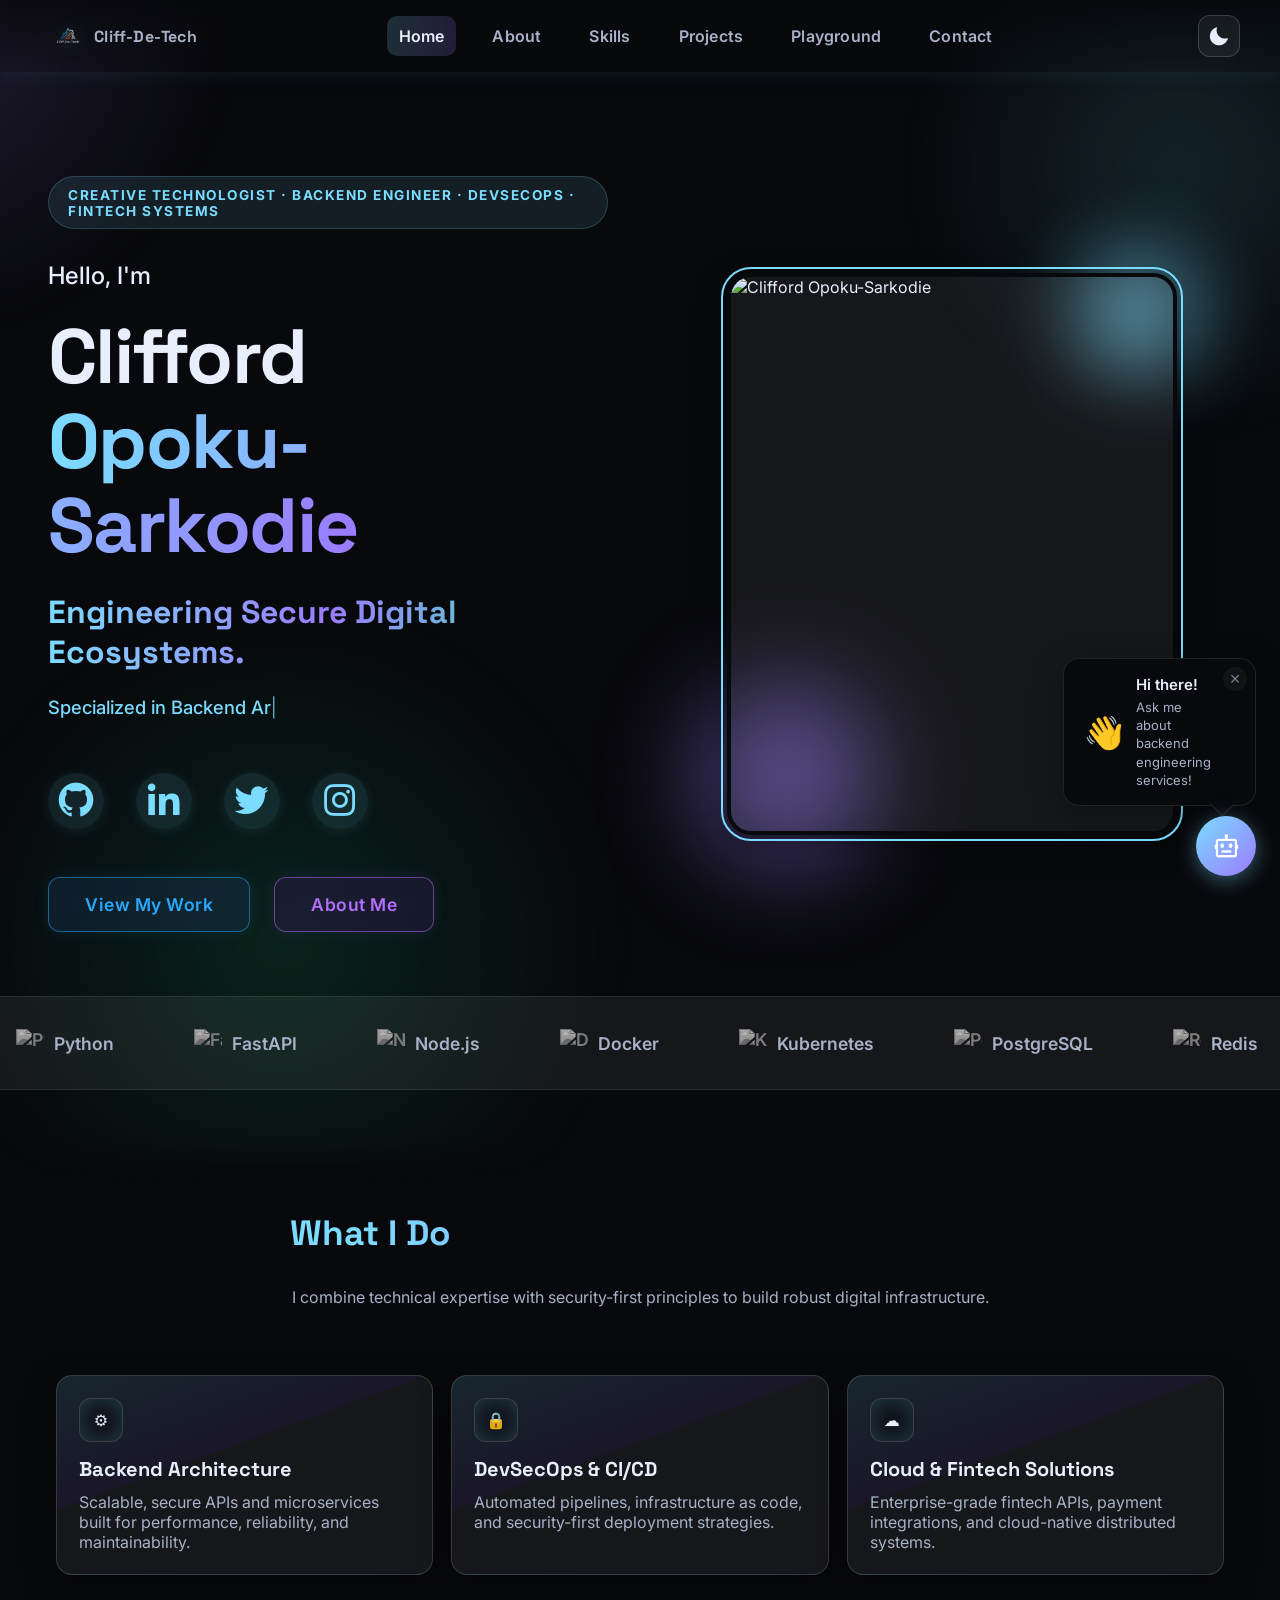
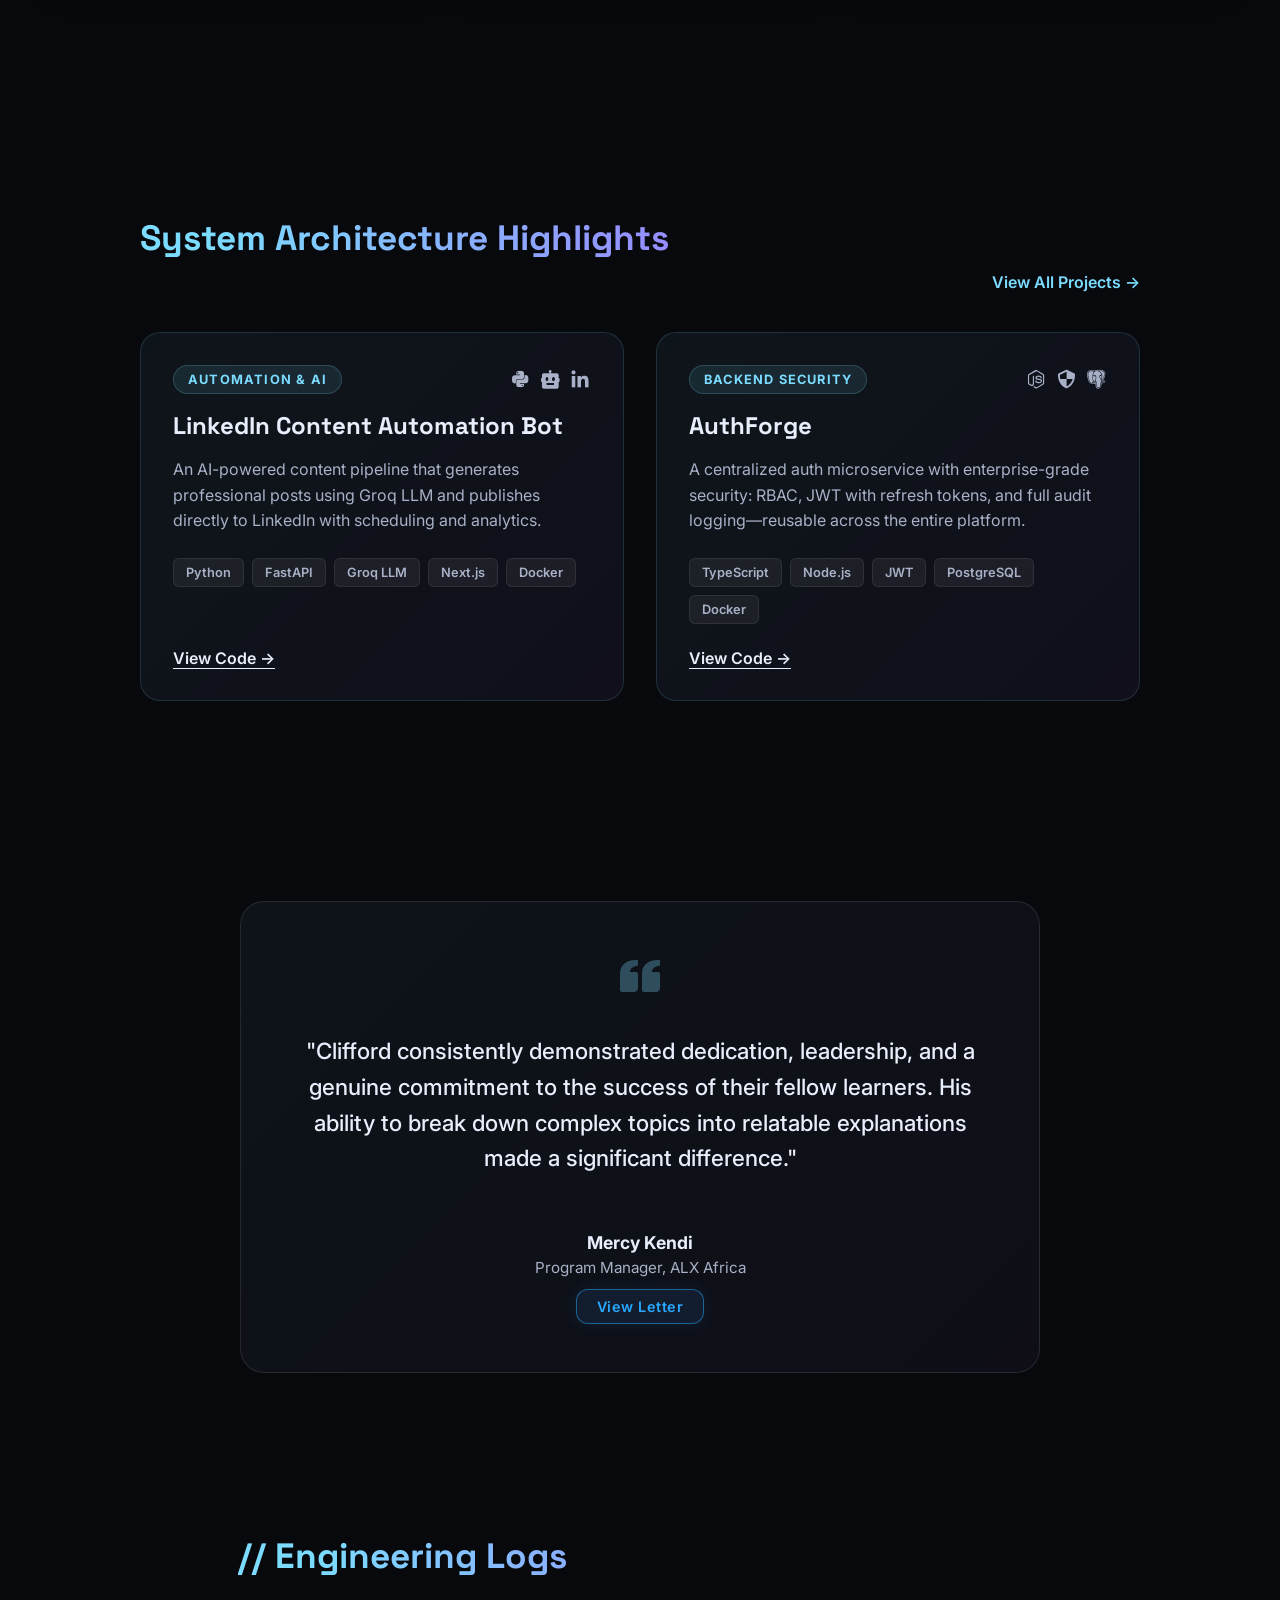
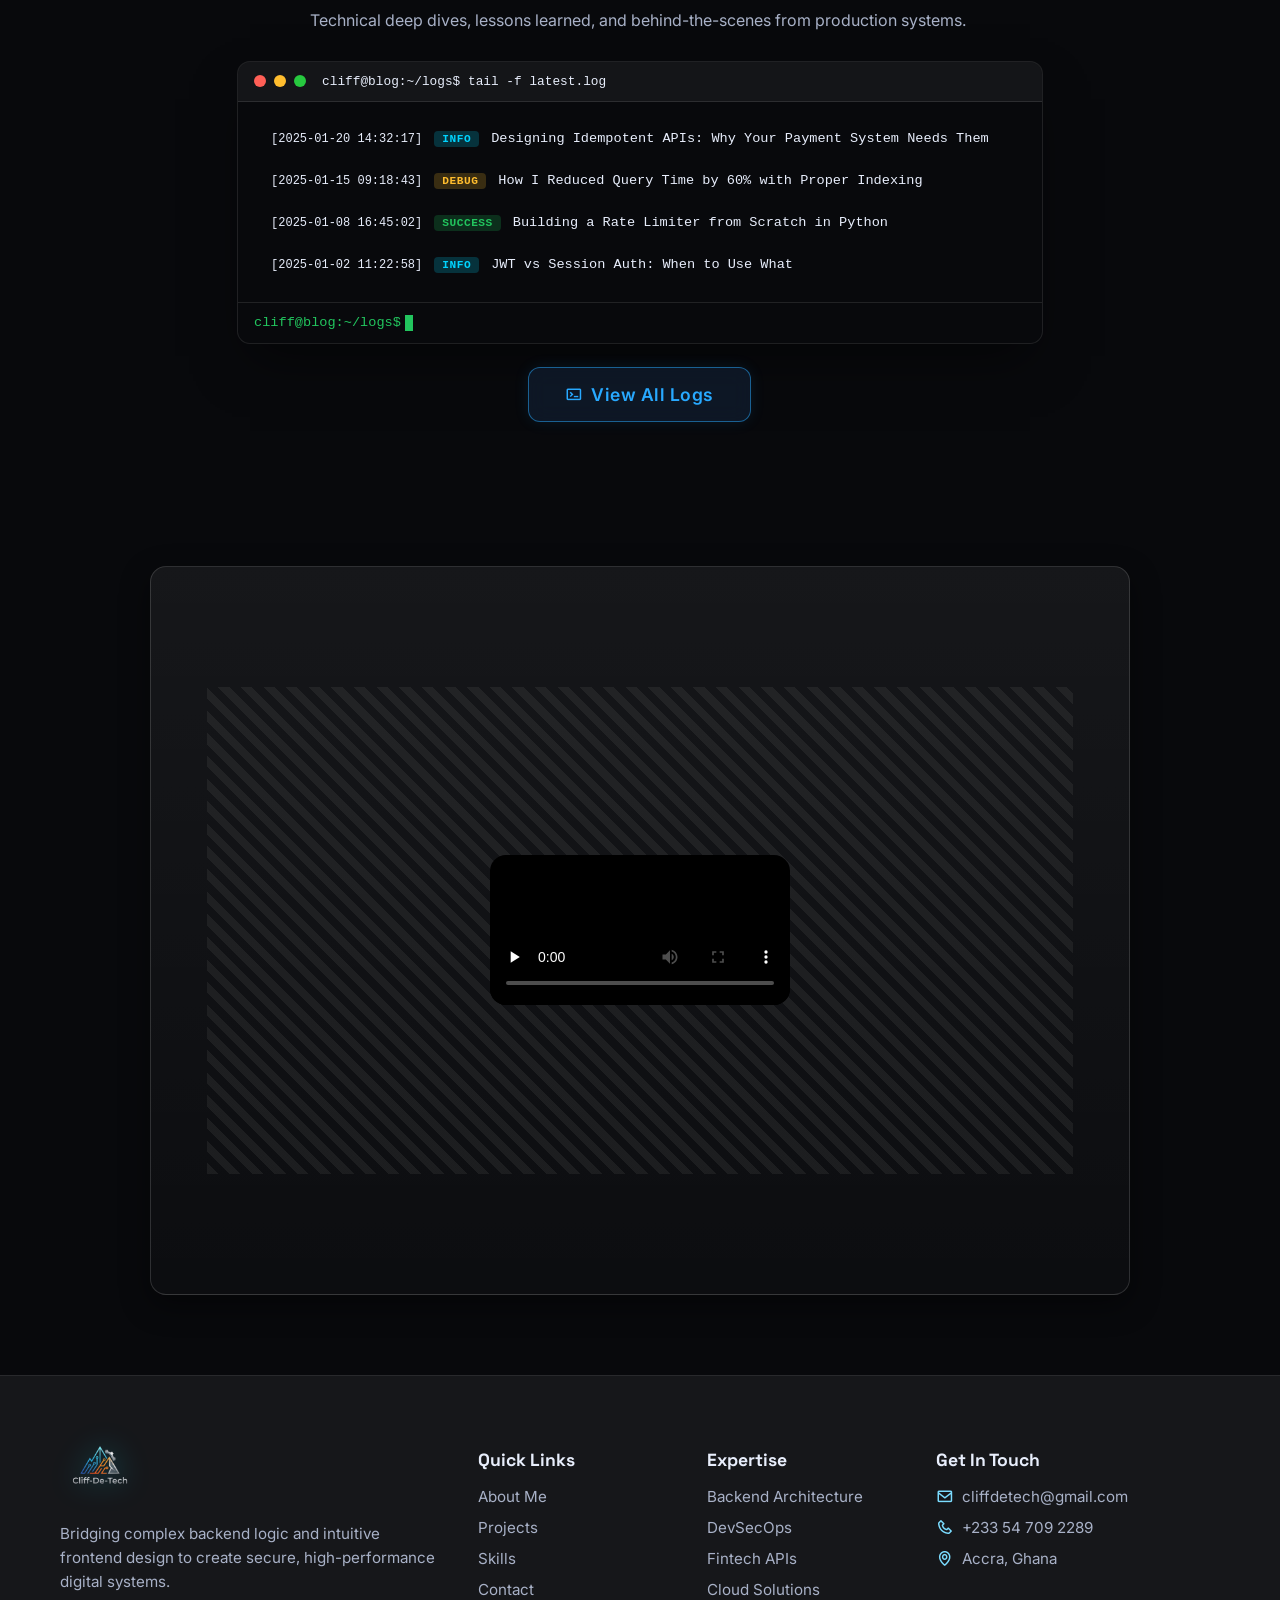
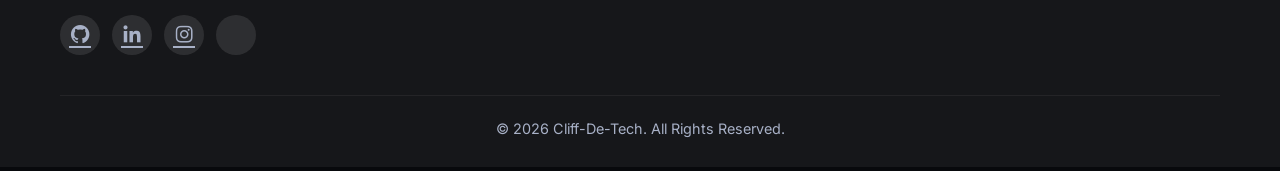
==== commit d8896af7: "fix: Fix Twitter/X icon class typo across all HTML files - Changed 'bxl  bx-twitter-x' to 'bx bxl-tw" ====
--- a/index.html
+++ b/index.html
@@ -409,7 +409,7 @@
           <a href="https://www.instagram.com/cliffdetech/" target="_blank" rel="noopener" aria-label="Instagram"><i
               class='bx bxl-instagram'></i></a>
           <a href="https://x.com/cliffdetech" target="_blank" rel="noopener" aria-label="X"><i
-              class='bxl  bx-twitter-x'></i></a>
+              class='bx bxl-twitter-x'></i></a>
         </div>
       </div>
       <div class="footer-col">
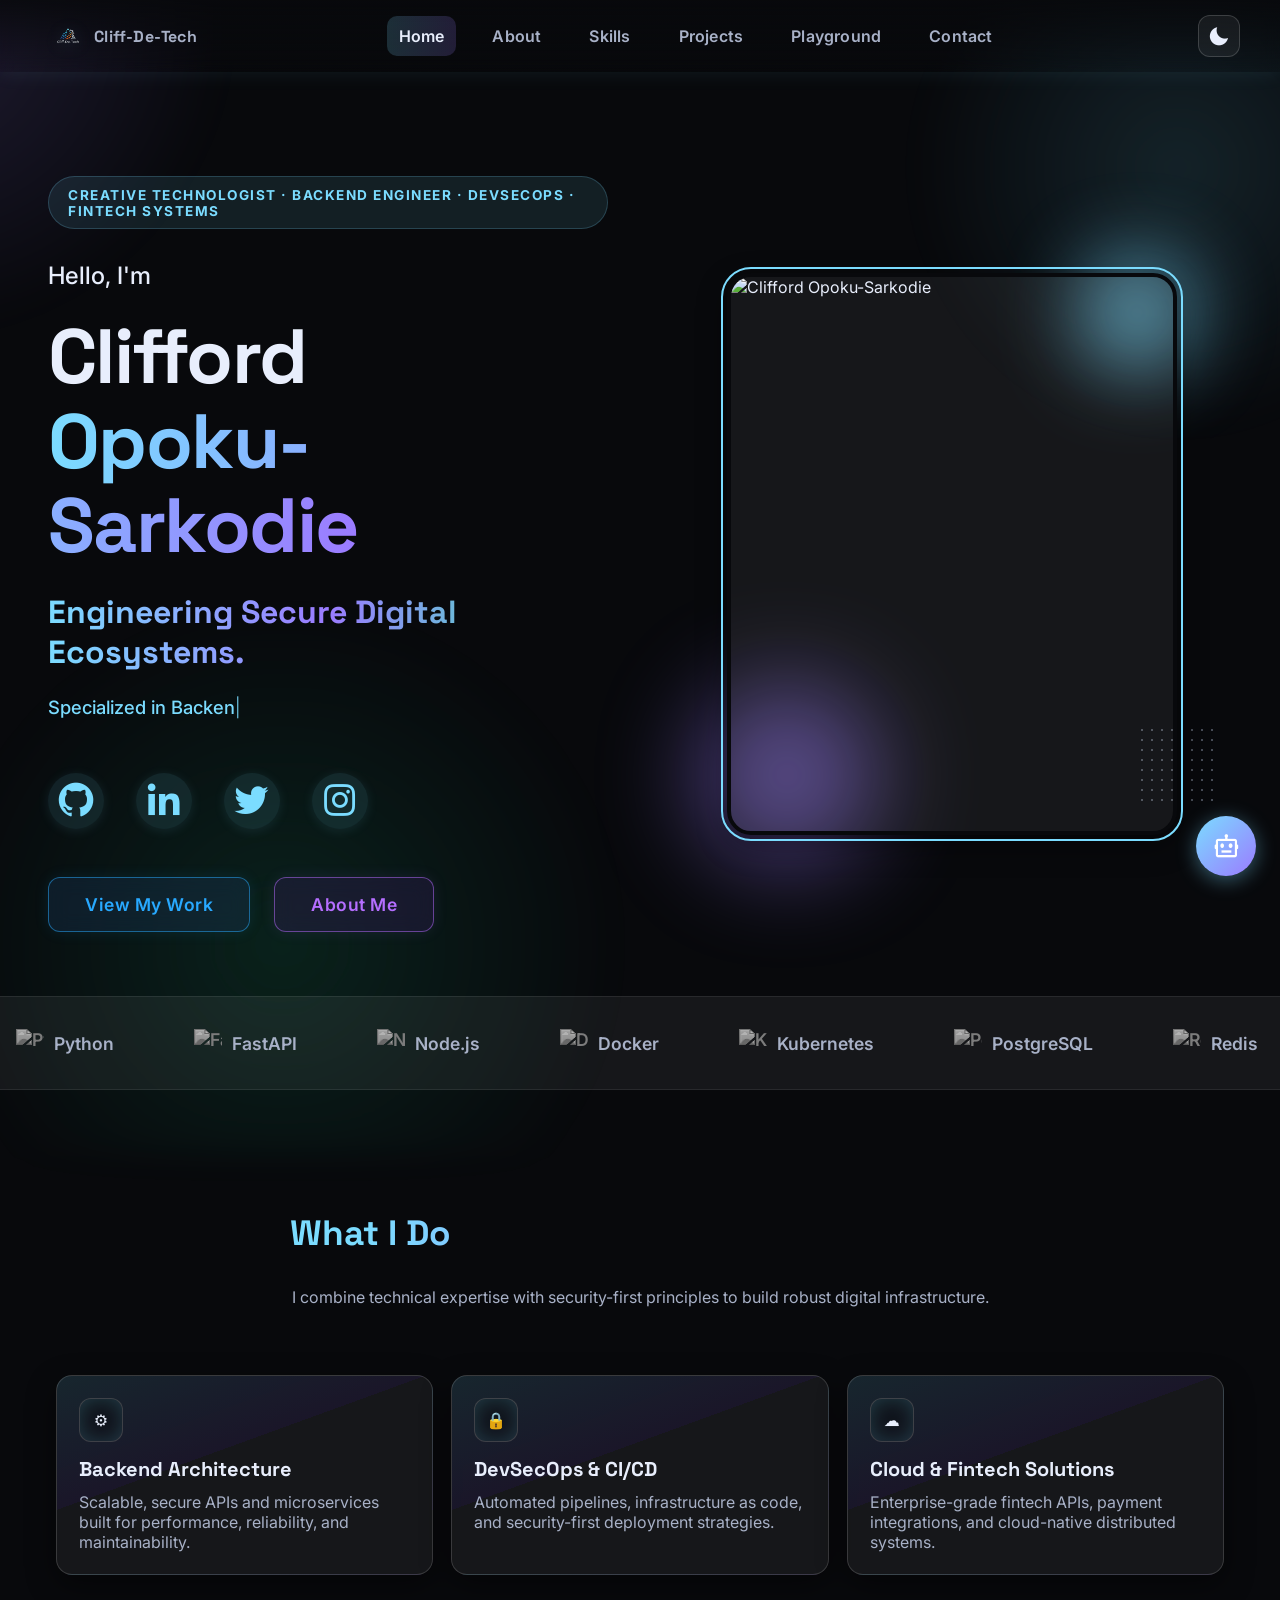
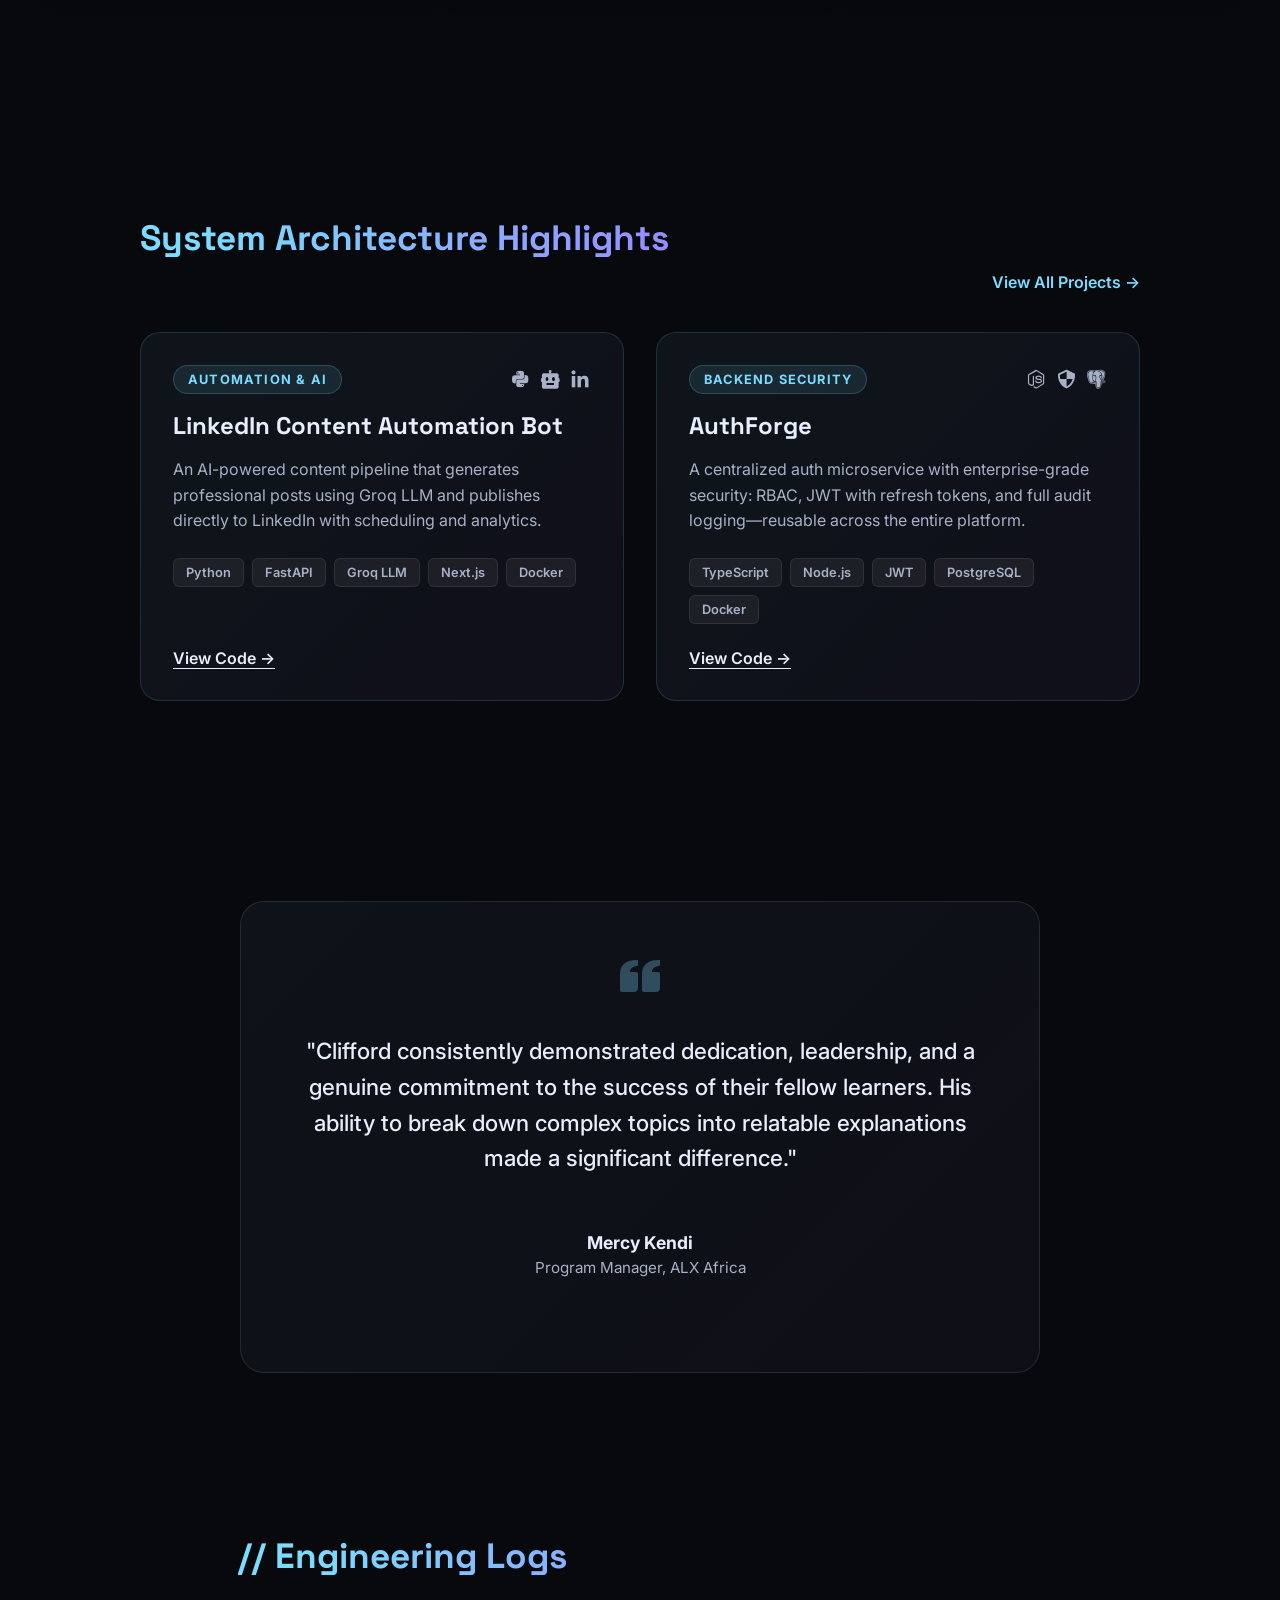
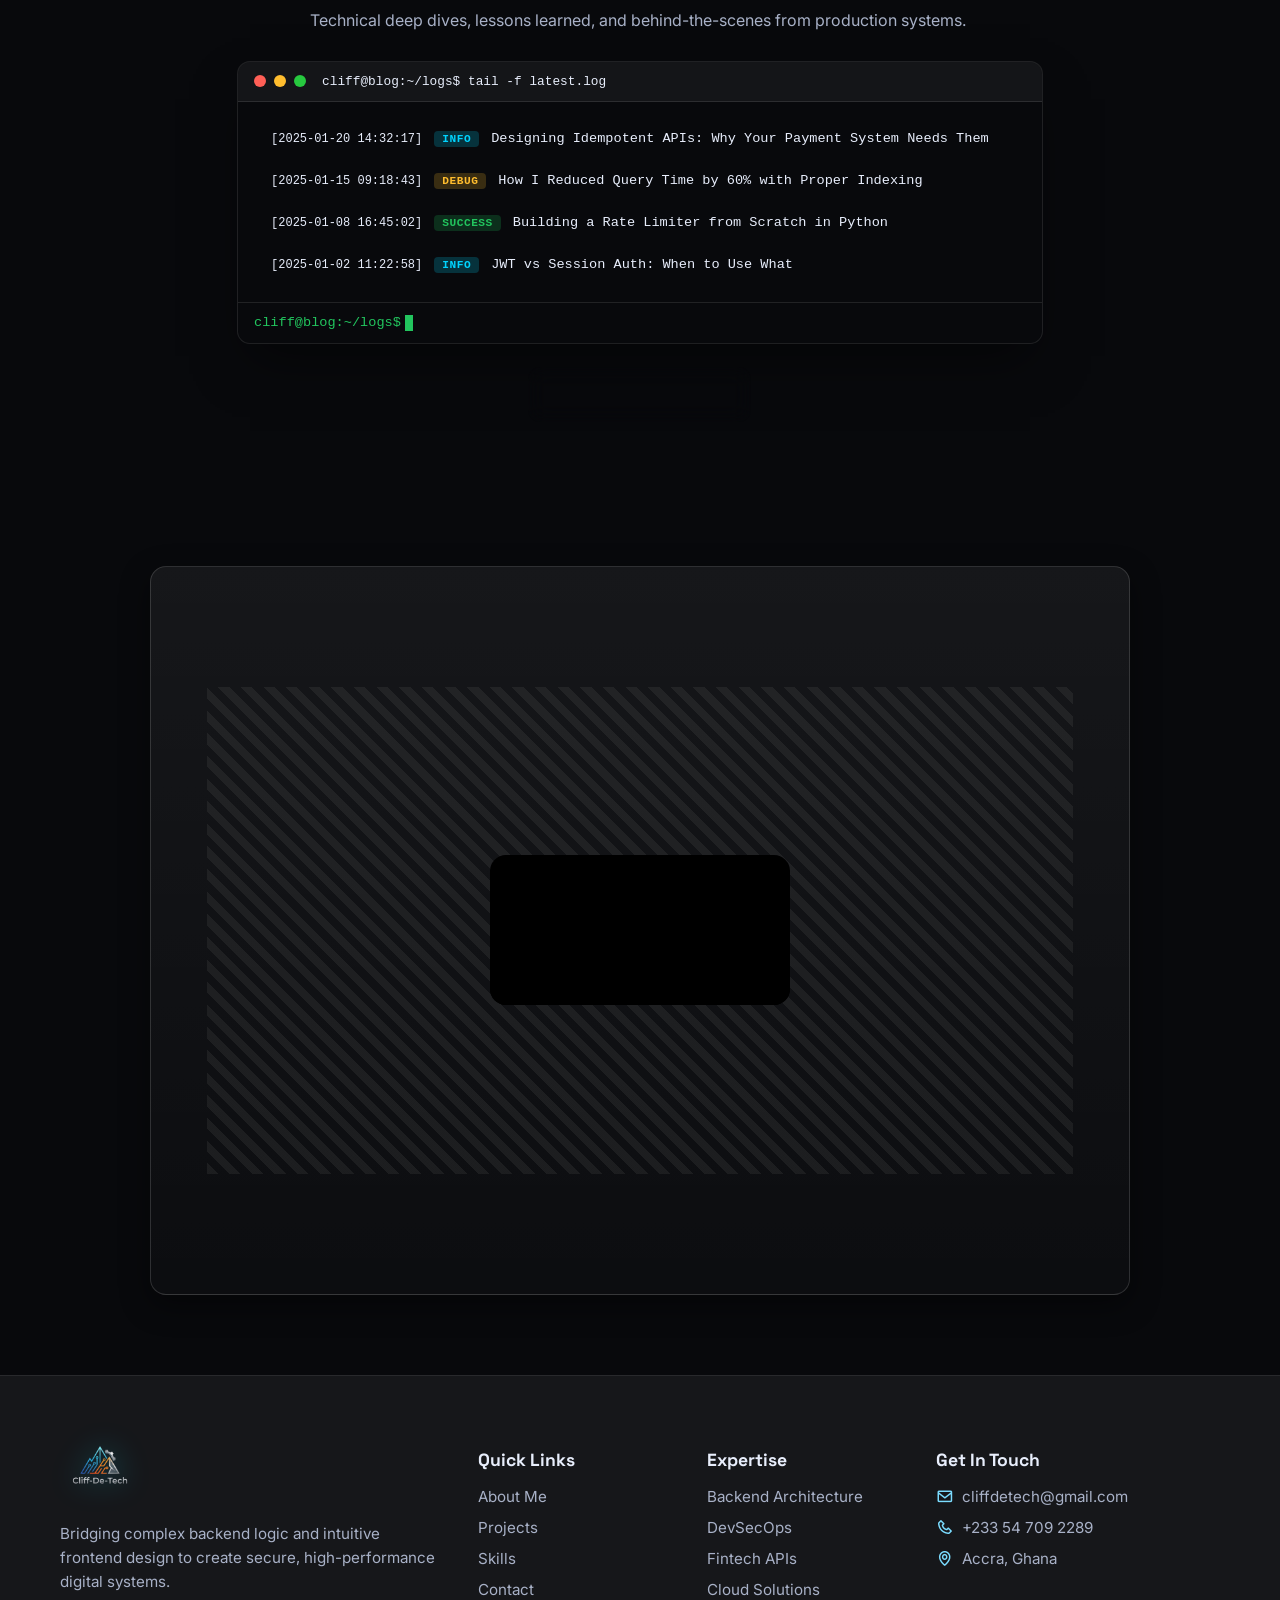
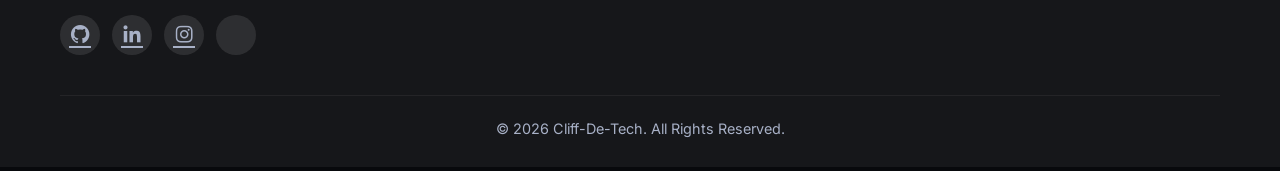
==== commit 810e26f5: "Merge branch 'main' into feature/domain-migration" ====
--- a/index.html
+++ b/index.html
@@ -388,7 +388,7 @@
   <!-- VIDEO SECTION -->
   <section class="video-card reveal video-section-wrapper">
     <div class="frame video-frame">
-      <video controls poster="assets/wtch this video.webp" class="video-element" preload="none" loading="lazy">
+      <video controls poster="assets/wtch this video.webp" class="video-element" preload="none">
         <source src="assets/Advert video.webm" type="video/webm">
         Your browser does not support the video tag.
       </video>
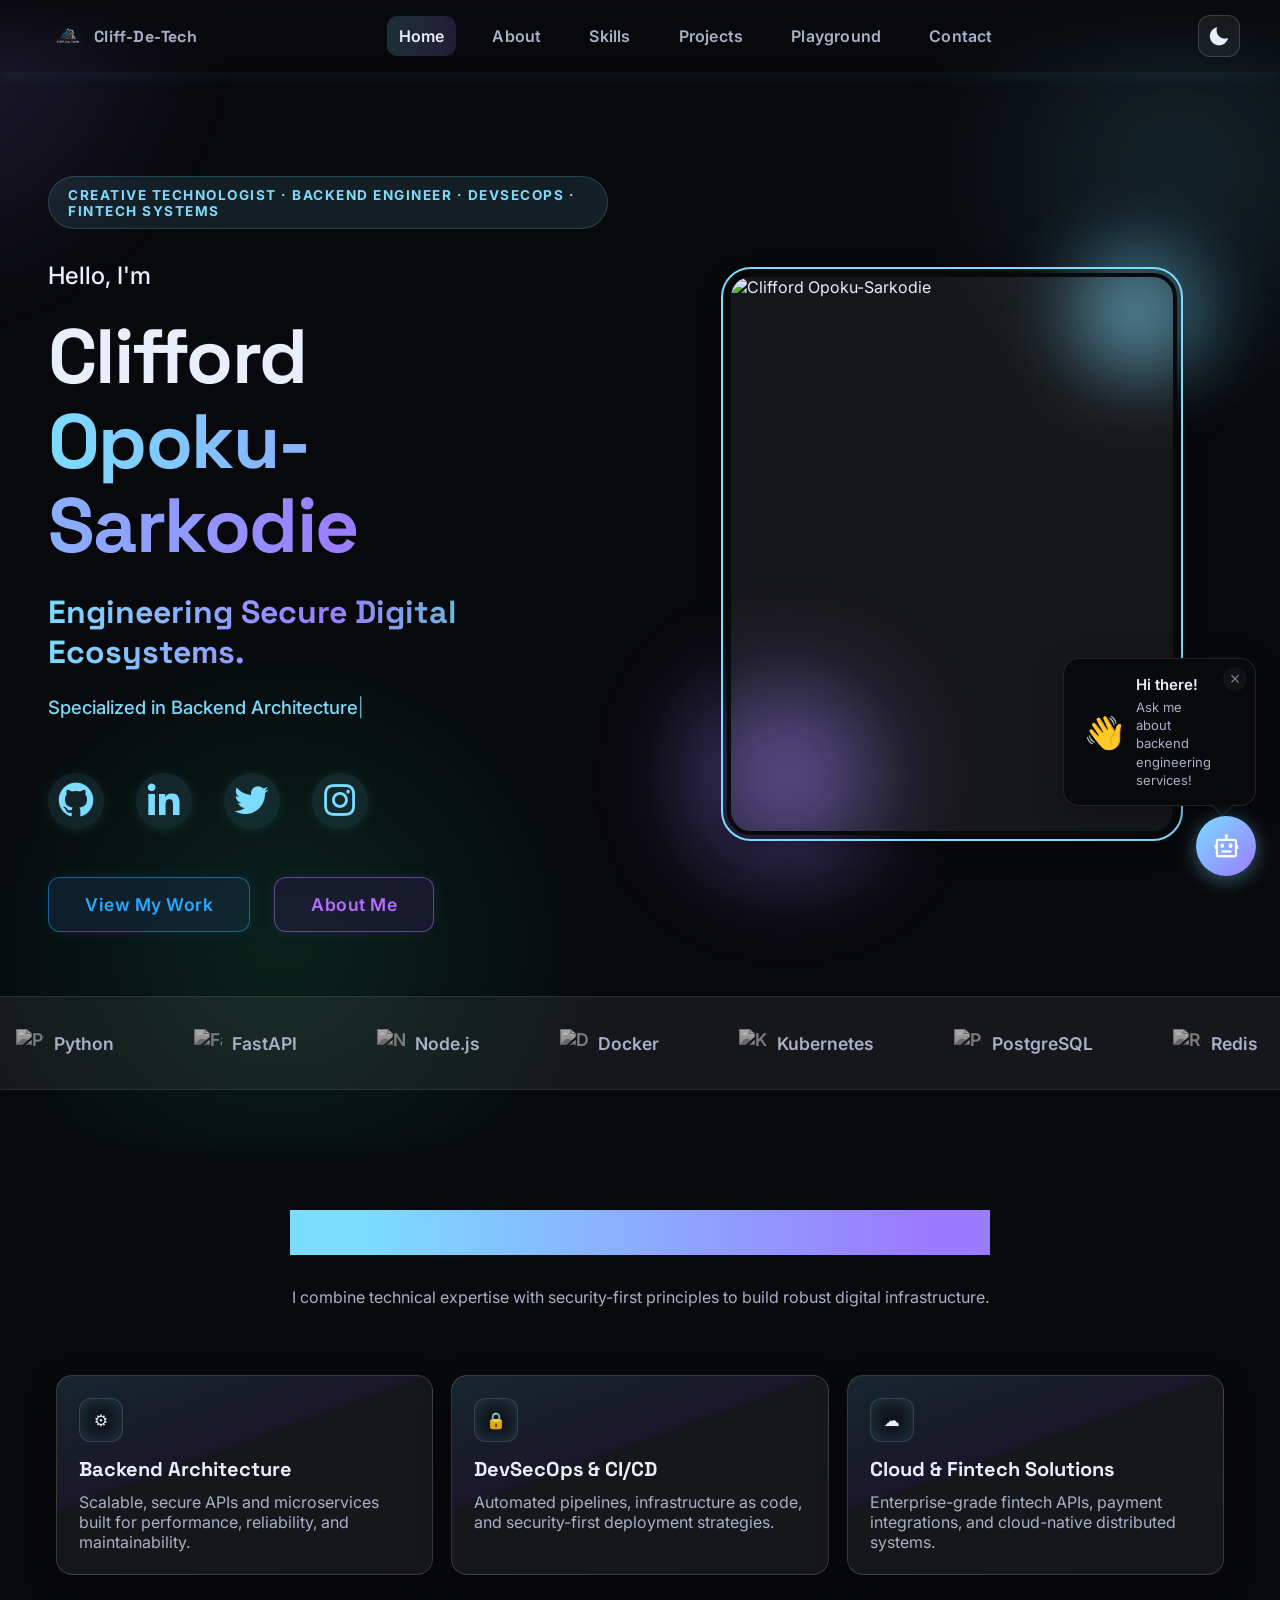
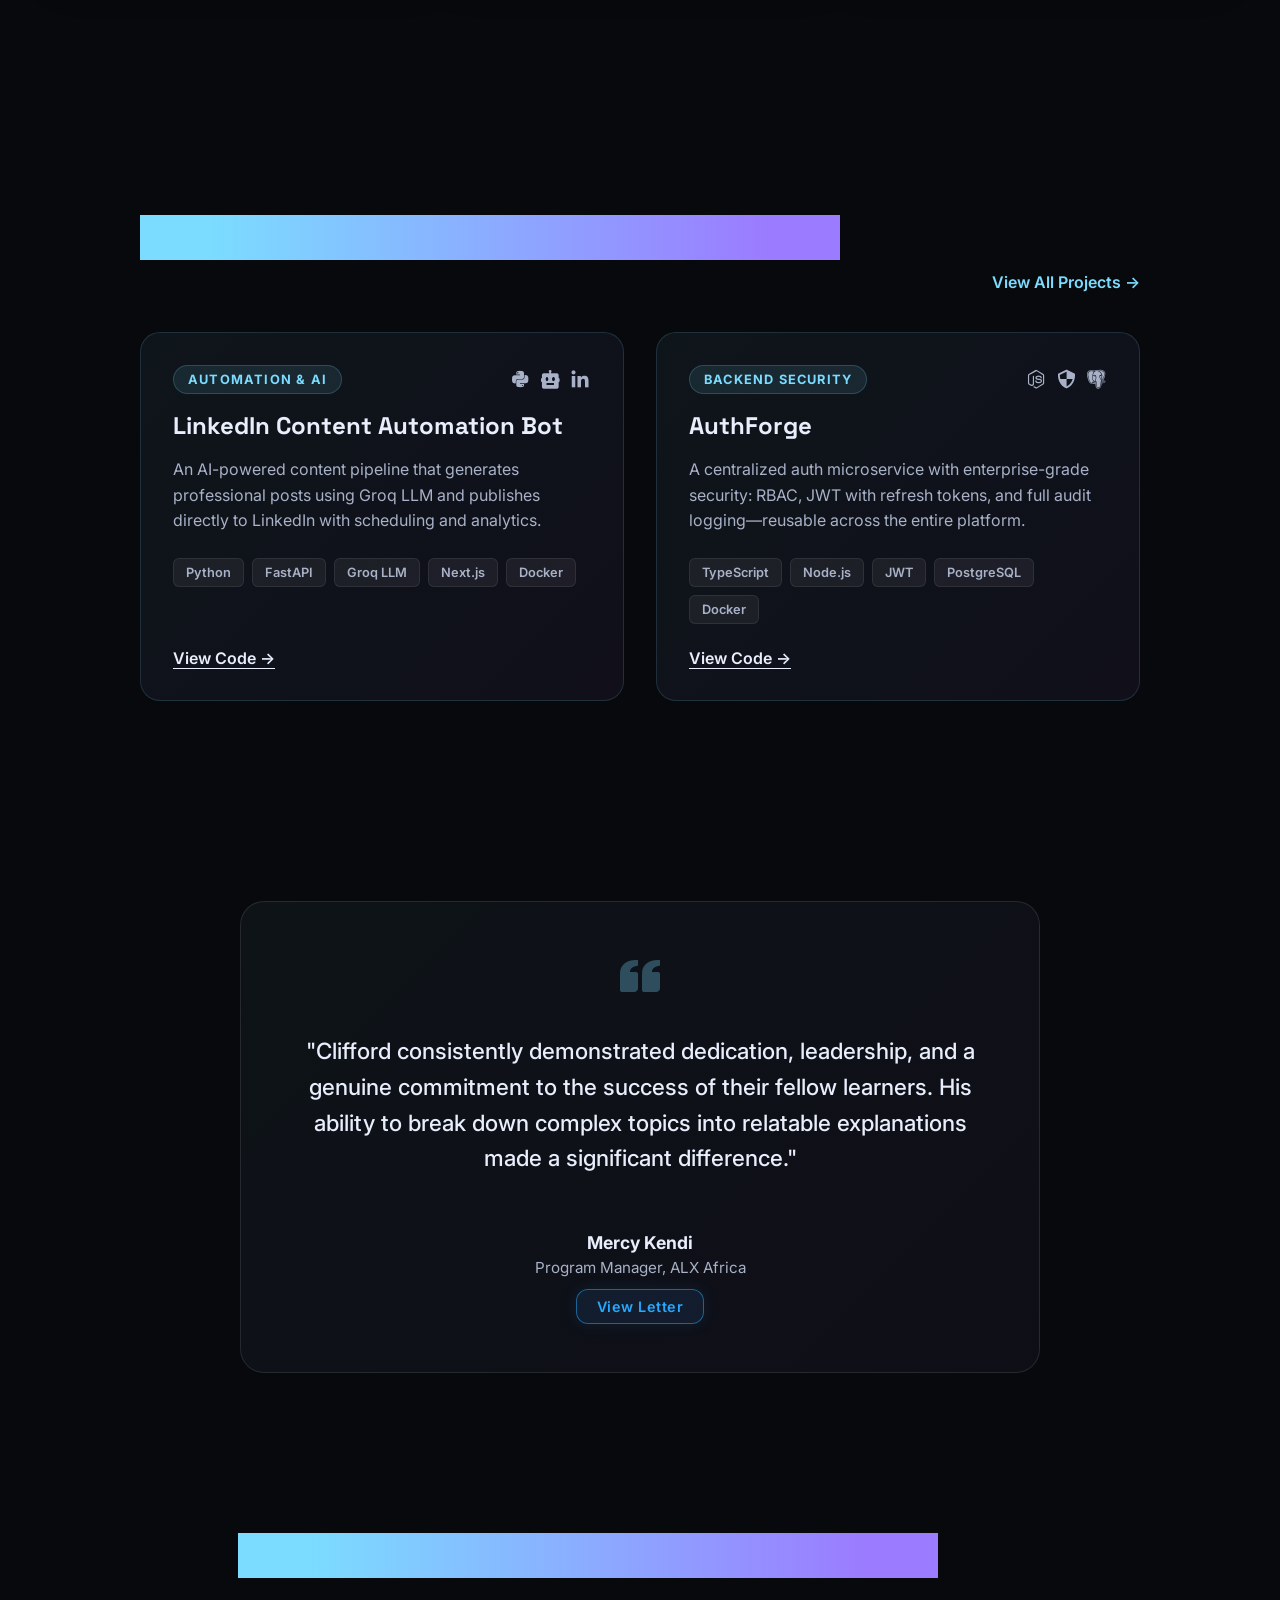
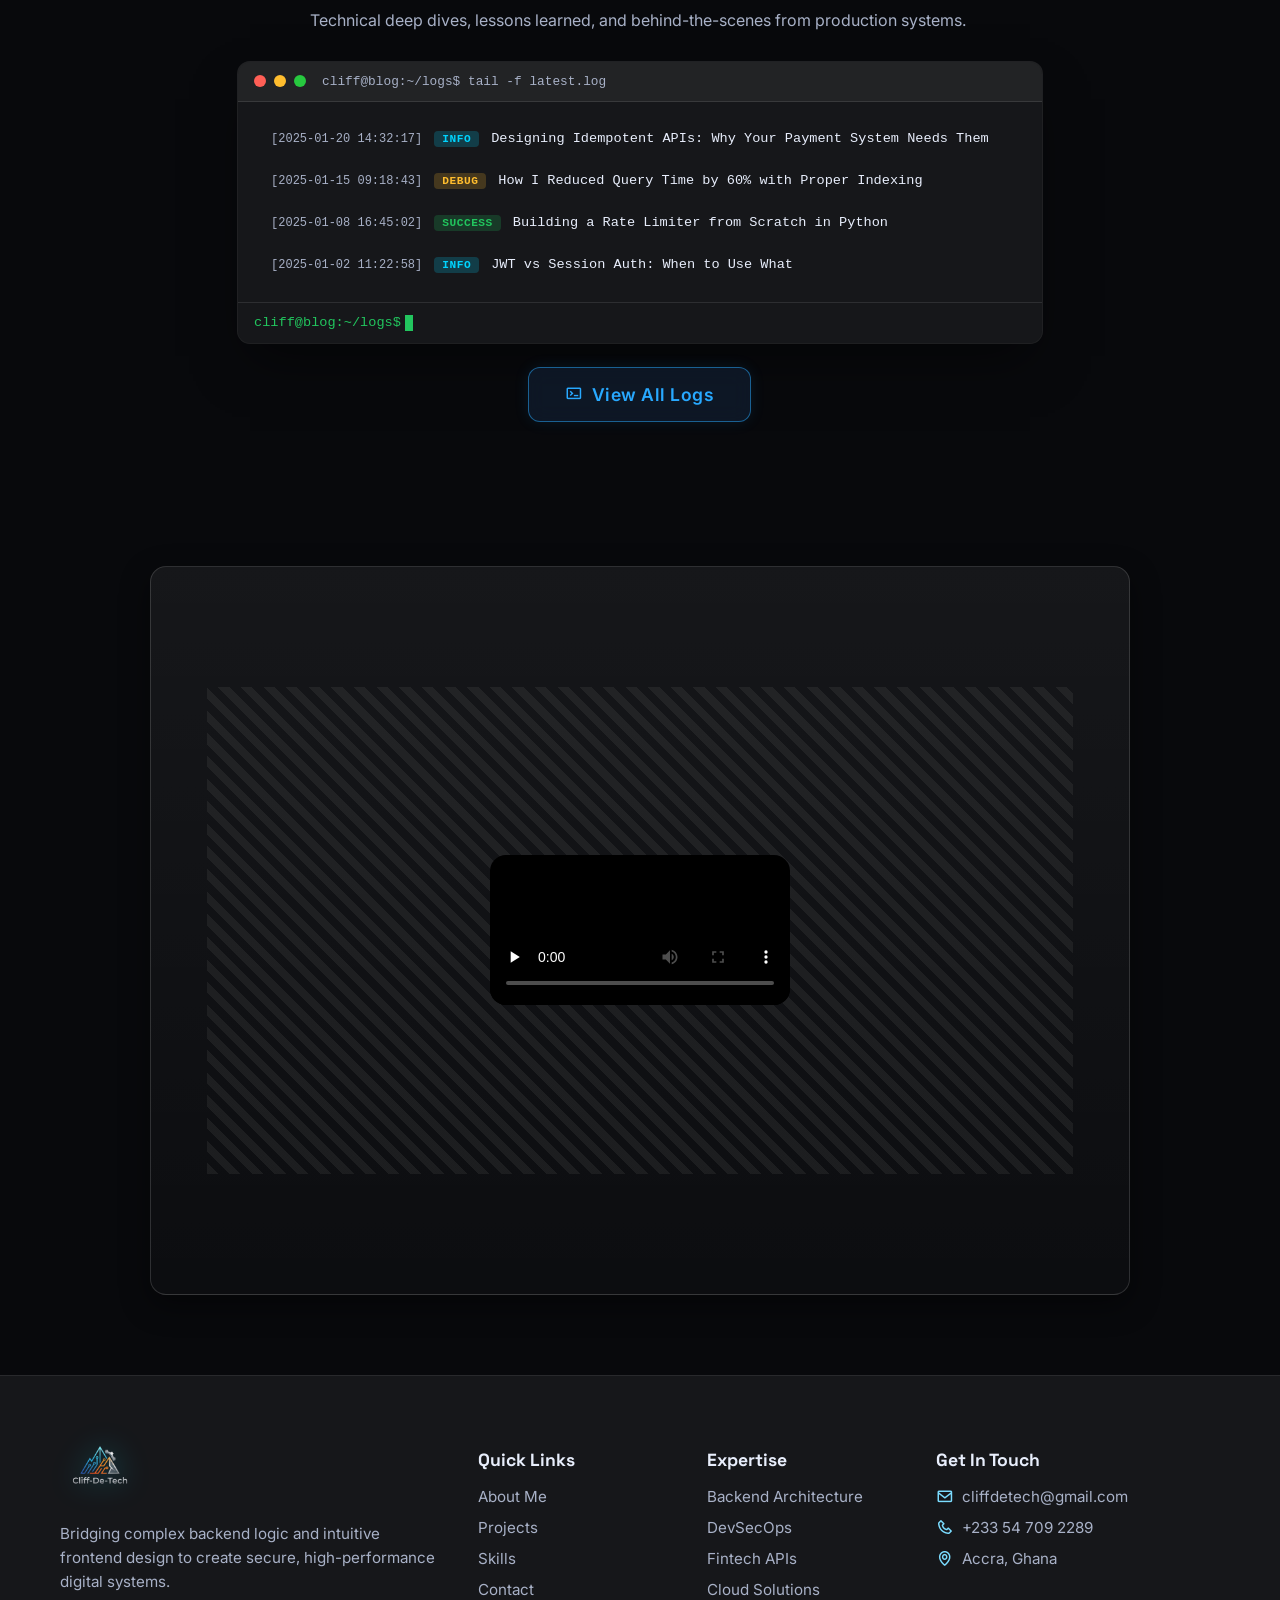
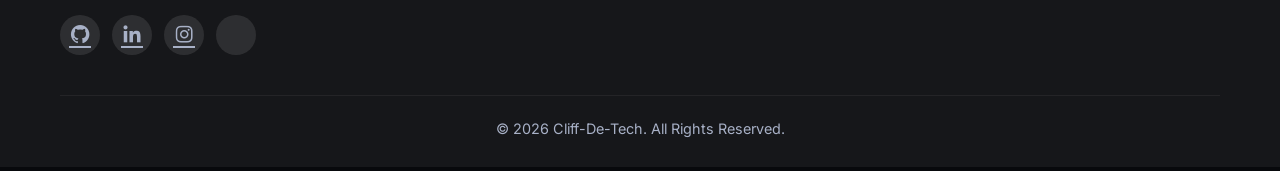
==== commit 03108d86: "fix: Align cache-busting versions and add missing CSS variables Co-authored-by: cliff-de-tech <13738" ====
--- a/index.html
+++ b/index.html
@@ -11,7 +11,7 @@
   <link rel="preconnect" href="https://unpkg.com">
   <link rel="preconnect" href="https://cdn.jsdelivr.net">
   <!-- CACHE BUSTING: Updated to v=1.8 -->
-  <link rel="stylesheet" href="CSS/style.min.css?v=1.0">
+  <link rel="stylesheet" href="CSS/style.min.css?v=1.8">
   <!-- Social Sharing / Open Graph Tags -->
   <meta property="og:type" content="website">
   <meta property="og:url" content="https://cliffdetech.dev/">
--- a/CSS/style.min.css
+++ b/CSS/style.min.css
@@ -1 +1 @@
-a.button[href*=Recommendation_Letter]{background:linear-gradient(90deg,#7bdcff 10%,#9b7bff 90%);color:#222}a.button[href*=Recommendation_Letter]:hover{background:linear-gradient(90deg,#9b7bff 10%,#7bdcff 90%);color:#fff}#contact .card{background:linear-gradient(135deg,rgba(123,220,255,.1) 0,rgba(155,123,255,.1) 100%);border:1.5px solid rgba(123,220,255,.15);border-radius:22px;box-shadow:0 6px 24px rgba(123,220,255,.1)}body.light-theme #contact .card{background:linear-gradient(135deg,rgba(0,123,255,.08) 0,rgba(88,59,255,.08) 100%);border-color:rgba(0,0,0,.1)}*{box-sizing:border-box}html{height:100%}body,h1,h2,h3,p,ul{margin:0}ul{padding:0;list-style:none}img,video{display:block;max-width:100%;height:auto}:root{--bg:#08090c;--text:#e8eefc;--muted:#a8b1c7;--accent:#7bdcff;--accent-2:#9b7bff;--accent-3:#37ffb1;--glass:rgba(255, 255, 255, 0.06);--glass-2:rgba(255, 255, 255, 0.1);--shadow:0 10px 30px rgba(0, 0, 0, .45);--radius:16px;--radius-sm:10px;--nav-h:72px}body.light-theme{--bg:#f0f5f9;--text:#1d2a3a;--muted:#5a6779;--accent:#007bff;--accent-2:#583bff;--accent-3:#00c47b;--glass:rgba(255, 255, 255, 0.7);--glass-2:rgba(0, 0, 0, 0.06);--shadow:0 10px 30px rgba(0, 0, 0, .1)}html{scroll-behavior:smooth}body{font-family:Inter,system-ui,-apple-system,Segoe UI,Roboto,Arial,sans-serif;color:var(--text);background:var(--bg);overflow-x:hidden;transition:background .3s,color .3s;min-height:100vh;display:flex;flex-direction:column}#bg-canvas{position:fixed;inset:0;width:100%;height:100%;z-index:-2;background:radial-gradient(1200px 800px at 10% 10%,#0b1020 0,#07080f 60%,#05060a 100%)}body.light-theme #bg-canvas{background:radial-gradient(1200px 800px at 10% 10%,#eef4f8 0,#e6ecf0 60%,#dfe5e9 100%)}.bg-overlay-gradient{content:"";position:fixed;inset:-20vmax;z-index:-1;pointer-events:none;background:radial-gradient(40vmax 40vmax at 10% 20%,rgba(155,123,255,.16),transparent 60%),radial-gradient(35vmax 35vmax at 80% 30%,rgba(123,220,255,.12),transparent 60%),radial-gradient(45vmax 45vmax at 30% 85%,rgba(55,255,177,.1),transparent 60%);filter:blur(16px) saturate(120%);animation:drift 28s linear infinite alternate}@media (max-width:768px){.bg-overlay-gradient{filter:none;animation:none;background:radial-gradient(60vw 60vw at 10% 20%,rgba(155,123,255,.12),transparent 50%),radial-gradient(50vw 50vw at 80% 30%,rgba(123,220,255,.08),transparent 50%)}}@media (prefers-reduced-motion:reduce){.bg-overlay-gradient{animation:none}}body.light-theme .bg-overlay-gradient{background:radial-gradient(40vmax 40vmax at 10% 20%,rgba(88,59,255,.18),transparent 60%),radial-gradient(35vmax 35vmax at 80% 30%,rgba(0,123,255,.15),transparent 60%),radial-gradient(45vmax 45vmax at 30% 85%,rgba(0,196,123,.12),transparent 60%)}@keyframes drift{0%{transform:translate3d(0,0,0) rotate(0)}50%{transform:translate3d(2vmax,-1vmax,0) rotate(10deg)}100%{transform:translate3d(-3vmax,2vmax,0) rotate(-8deg)}}@media (max-width:700px){.nav{position:relative;z-index:100}.nav ul{display:none;flex-direction:column;align-items:center;position:absolute;top:56px;right:12px;left:auto;background:rgba(30,60,100,.85);-webkit-backdrop-filter:blur(12px);backdrop-filter:blur(12px);border-radius:14px;box-shadow:0 4px 18px rgba(123,220,255,.12);padding:12px 0 8px 0;gap:8px;min-width:160px;width:170px;transition:opacity .2s}body.light-theme .nav ul{background:rgba(255,255,255,.85);box-shadow:0 4px 18px rgba(0,0,0,.12)}.nav ul.open{display:flex}.nav a{color:#fff;font-size:1.08rem;font-weight:600;padding:10px 0;border-radius:8px;background:0 0;transition:background .2s,color .2s;text-align:center;width:100%;display:block}body.light-theme .nav a{color:var(--text)}.nav a.active,.nav a:hover{background:linear-gradient(90deg,rgba(123,220,255,.18),rgba(155,123,255,.18));color:#7bdcff}body.light-theme .nav a.active,body.light-theme .nav a:hover{background:linear-gradient(90deg,rgba(0,123,255,.1),rgba(88,59,255,.1));color:var(--accent)}.menu-btn{display:block;position:absolute;top:12px;right:16px;z-index:101;background:rgba(30,60,100,.7);border:2px solid #7bdcff;border-radius:10px;padding:6px 10px;font-size:1.7rem;color:#fff;cursor:pointer;transition:background .2s,border .2s;line-height:1}body.light-theme .menu-btn{background:rgba(255,255,255,.7);border-color:var(--accent);color:var(--text)}.menu-btn:active{background:#7bdcff;color:#222}}.nav{position:fixed;top:0;left:0;width:100%;height:var(--nav-h);display:flex;align-items:center;justify-content:space-between;padding:0 clamp(16px,4vw,40px);background:linear-gradient(to bottom,rgba(8,9,12,.85),rgba(8,9,12,0));-webkit-backdrop-filter:blur(8px);backdrop-filter:blur(8px);z-index:100;box-shadow:0 2px 18px rgba(123,220,255,.08);transition:background .2s}body.light-theme .nav{background:linear-gradient(to bottom,rgba(240,245,249,.85),rgba(240,245,249,0));box-shadow:0 2px 18px rgba(0,0,0,.08)}body{padding-top:var(--nav-h)}.brand{display:flex;align-items:center;gap:10px;text-decoration:none;color:var(--text)}.brand img{width:32px;height:32px;filter:drop-shadow(0 2px 8px rgba(123, 220, 255, .25))}body.light-theme .brand img{filter:drop-shadow(0 2px 8px rgba(0, 123, 255, .25)) invert(1);mix-blend-mode:difference}.brand span{font-family:"Space Grotesk",system-ui;font-weight:700;letter-spacing:.4px;font-size:1rem}.nav ul{display:flex;gap:24px;align-items:center}.nav a{color:var(--muted);text-decoration:none;font-weight:600;letter-spacing:.2px;padding:10px 12px;border-radius:10px;transition:color .2s,background .2s,transform .2s}.nav a:hover{color:var(--text);background:var(--glass);transform:translateY(-2px)}body.light-theme .nav a:hover{color:var(--accent-2);background:var(--glass-2)}.nav a.active{color:var(--text);background:linear-gradient(90deg,rgba(123,220,255,.18),rgba(155,123,255,.18))}body.light-theme .nav a.active{background:linear-gradient(90deg,rgba(0,123,255,.1),rgba(88,59,255,.1))}.nav .menu-btn{display:none}.theme-toggle{background:var(--glass);border:1px solid rgba(255,255,255,.16);width:42px;height:42px;border-radius:12px;display:flex;align-items:center;justify-content:center;cursor:pointer;color:var(--text);font-size:22px;margin-left:16px;transition:background .2s,border-color .2s}.theme-toggle:hover{background:var(--glass-2)}body.light-theme .theme-toggle{border-color:rgba(0,0,0,.16)}@media (max-width:700px){.theme-toggle{position:absolute;top:12px;right:80px;z-index:101;background:rgba(30,60,100,.7);border:2px solid #7bdcff;width:46px;height:46px;padding:6px}body.light-theme .theme-toggle{background:rgba(255,255,255,.7);border-color:var(--accent);color:var(--text)}}.custom-hero{display:grid;grid-template-columns:1fr 1fr;gap:clamp(2rem,5vw,4rem);align-items:center;justify-content:center;min-height:90vh;width:100%;max-width:1280px;margin:0 auto;padding:calc(var(--nav-h) + 2rem) clamp(1.5rem,5vw,3rem) 4rem;position:relative;z-index:1}.hero-left{display:flex;flex-direction:column;justify-content:center;gap:1.5rem;order:1}.hero-badge{display:inline-block;background:rgba(123,220,255,.1);color:var(--accent);font-size:.85rem;font-weight:700;text-transform:uppercase;letter-spacing:1.5px;padding:.6rem 1.2rem;border-radius:99px;border:1px solid rgba(123,220,255,.2);align-self:flex-start;margin-bottom:.5rem}body.light-theme .hero-badge{background:rgba(0,123,255,.08);border-color:rgba(0,123,255,.2);color:var(--accent)}.hero-intro{font-size:clamp(1.2rem, 2vw, 1.5rem);color:var(--text);font-weight:500;margin:0}.hero-title{font-family:'Space Grotesk',sans-serif;font-size:clamp(3rem, 6vw, 5rem);font-weight:800;line-height:1.1;letter-spacing:-.02em;margin:0;color:var(--text)}.hero-title span{background:linear-gradient(90deg,var(--accent) 0,var(--accent-2) 100%);-webkit-background-clip:text;-webkit-text-fill-color:transparent;background-clip:text}.hero-subtitle{font-size:clamp(1rem, 1.5vw, 1.2rem);color:var(--muted);max-width:500px;line-height:1.6;margin:0}.hero-socials{display:flex;gap:32px;margin:24px 0 0 0;justify-content:flex-start}.hero-socials a{display:flex;align-items:center;justify-content:center;width:56px;height:56px;font-size:2.6rem;color:#7bdcff;background:rgba(123,220,255,.1);border-radius:50%;box-shadow:0 2px 12px rgba(123,220,255,.1);transition:background .2s,color .2s,transform .2s;text-decoration:none}body.light-theme .hero-socials a{color:var(--accent);background:rgba(0,123,255,.1);box-shadow:0 2px 12px rgba(0,123,255,.1)}.hero-socials a:hover{background:linear-gradient(135deg,#7bdcff 0,#9b7bff 100%);color:#fff;transform:translateY(-6px) scale(1.15);box-shadow:0 6px 24px rgba(123,220,255,.18)}body.light-theme .hero-socials a:hover{background:linear-gradient(135deg,var(--accent) 0,var(--accent-2) 100%)}.hero-cta{display:flex;gap:24px;margin-top:24px}.button{background:rgba(255,255,255,.25);color:#1e3cff;border:1.5px solid rgba(123,220,255,.25);-webkit-backdrop-filter:blur(8px);backdrop-filter:blur(8px);font-weight:600;font-size:1.1rem;border-radius:10px;padding:16px 36px;box-shadow:0 4px 24px rgba(123,220,255,.1);transition:background .2s,color .2s,border .2s;text-decoration:none;border-radius:12px;transition:all .3s ease;-webkit-backdrop-filter:blur(10px);backdrop-filter:blur(10px);cursor:pointer;letter-spacing:.5px}.button:not(.outline){background:rgba(30,60,100,.3);color:#28a9ff;border:1px solid rgba(40,169,255,.5);box-shadow:0 0 15px rgba(40,169,255,.1)}.button:not(.outline):hover{background:rgba(40,169,255,.15);border-color:#28a9ff;color:#fff;box-shadow:0 0 20px rgba(40,169,255,.4);transform:translateY(-2px)}.button.outline{background:rgba(60,30,100,.3);color:#b56eff;border:1px solid rgba(181,110,255,.5);box-shadow:0 0 15px rgba(181,110,255,.1)}.button.outline:hover{background:rgba(181,110,255,.15);border-color:#b56eff;color:#fff;box-shadow:0 0 20px rgba(181,110,255,.4);transform:translateY(-2px)}body.light-theme .button{background:rgba(0,0,0,.05);color:var(--accent-2);border:1.5px solid rgba(0,0,0,.1)}body.light-theme .button.outline{background:0 0;color:var(--accent);border:1.5px solid var(--accent)}body.light-theme .button.outline:hover,body.light-theme .button:hover{background:linear-gradient(90deg,var(--accent) 10%,var(--accent-2) 90%);color:#fff;border-color:var(--accent-2)}.hero-right{position:relative;display:flex;justify-content:center;align-items:center;order:2}.hero-image-container{position:relative;width:100%;max-width:450px;aspect-ratio:4/5;border-radius:24px;z-index:1}.hero-image{width:100%;height:100%;object-fit:cover;border-radius:24px;box-shadow:var(--shadow);border:4px solid var(--bg);outline:2px solid var(--accent);outline-offset:4px;background:var(--glass)}.hero-shape-1{position:absolute;top:-20px;right:-20px;width:120px;height:120px;background:var(--accent);border-radius:50%;z-index:-1;filter:blur(40px);opacity:.6}.hero-shape-2{position:absolute;bottom:-30px;left:-30px;width:180px;height:180px;background:var(--accent-2);border-radius:50%;z-index:-1;filter:blur(50px);opacity:.5}.hero-dots-grid{position:absolute;bottom:30px;right:-40px;width:80px;height:80px;background-image:radial-gradient(var(--muted) 1px,transparent 1px);background-size:10px 10px;opacity:.4;z-index:-1}@media (max-width:900px){.custom-hero{grid-template-columns:1fr;text-align:center;gap:3rem;padding-top:calc(var(--nav-h) + 1rem)}.hero-left{order:2;align-items:center}.hero-right{order:1}.hero-badge{align-self:center}.hero-subtitle{margin:0 auto}.hero-cta{justify-content:center}.hero-image-container{max-width:320px}.hero-image{outline-offset:3px;border-width:3px}.hero-dots-grid{right:-20px}}.tech-stack-marquee{width:100%;overflow:hidden;background:var(--glass);border-top:1px solid rgba(255,255,255,.08);border-bottom:1px solid rgba(255,255,255,.08);padding:24px 0;white-space:nowrap;position:relative}body.light-theme .tech-stack-marquee{background:rgba(0,0,0,.02);border-color:rgba(0,0,0,.05)}.marquee-content{display:inline-flex;gap:48px;animation:marquee 20s linear infinite}.marquee-content span{display:flex;align-items:center;gap:8px;font-size:1.2rem;color:var(--muted);font-weight:600}.marquee-content i{font-size:1.5rem;color:var(--accent)}@keyframes marquee{0%{transform:translateX(0)}100%{transform:translateX(-50%)}}.section-header{display:flex;justify-content:space-between;align-items:flex-end;margin-bottom:40px;width:100%;max-width:1000px;margin-left:auto;margin-right:auto}.section-header.center-text{flex-direction:column;align-items:center;text-align:center}.view-all-link{color:var(--accent);text-decoration:none;font-weight:600;transition:transform .2s}.view-all-link:hover{transform:translateX(4px)}.featured-grid{display:flex;flex-direction:column;gap:80px;max-width:1000px;margin:0 auto}.featured-item{display:flex;align-items:center;gap:60px}.featured-item.reverse{flex-direction:row-reverse}.featured-img-container{flex:1;border-radius:16px;overflow:hidden;box-shadow:var(--shadow);border:1px solid var(--glass-2);transform-style:preserve-3d;transition:transform .3s ease}.featured-img-container img{width:100%;height:auto;transition:transform .5s ease}.featured-item:hover .featured-img-container img{transform:scale(1.03)}.featured-content{flex:0.8;display:flex;flex-direction:column;gap:16px}.featured-badge{color:var(--accent);font-weight:700;text-transform:uppercase;letter-spacing:1px;font-size:.9rem}.featured-content h3{font-family:"Space Grotesk",system-ui;font-size:2rem;color:var(--text)}.text-link{color:var(--text);text-decoration:underline;text-underline-offset:4px;font-weight:600;margin-top:8px;transition:color .2s}.text-link:hover{color:var(--accent)}@media (max-width:800px){.featured-item,.featured-item.reverse{flex-direction:column;gap:24px}.featured-content,.featured-img-container{width:100%}}.testimonial-section{display:flex;justify-content:center;padding:80px 20px}.testimonial-card{background:linear-gradient(135deg,rgba(123,220,255,.05),rgba(155,123,255,.05));border:1px solid var(--glass-2);padding:48px;border-radius:24px;max-width:800px;text-align:center;position:relative}body.light-theme .testimonial-card{background:linear-gradient(135deg,rgba(0,123,255,.03),rgba(88,59,255,.03));border-color:rgba(0,0,0,.08)}.quote-icon{font-size:3rem;color:var(--accent);opacity:.3;margin-bottom:24px}.testimonial-text{font-size:1.4rem;line-height:1.6;margin-bottom:32px;font-weight:500}.testimonial-author{display:flex;flex-direction:column;align-items:center;gap:12px}.author-info h4{color:var(--text);font-size:1.1rem;margin-bottom:4px}.author-info span{color:var(--muted);font-size:.95rem}.sm-btn{padding:8px 20px;font-size:.9rem}.video-card{margin-top:10px;width:min(1280px,95vw);border-radius:var(--radius);background:linear-gradient(180deg,rgba(255,255,255,.06),rgba(255,255,255,.02));border:1px solid rgba(255,255,255,.14);overflow:hidden;box-shadow:var(--shadow);position:relative;isolation:isolate}body.light-theme .video-card{border:1px solid rgba(0,0,0,.14);background:0 0;box-shadow:var(--shadow)}body.light-theme .video-card:hover{box-shadow:0 12px 40px rgba(0,0,0,.15)}.about .card:hover,.about .profile:hover,.tile:hover,.video-card:hover{transform:translateY(-4px);box-shadow:0 12px 40px rgba(123,220,255,.25)}.video-card .frame{aspect-ratio:16/9;background:repeating-linear-gradient(45deg,rgba(255,255,255,.06) 0 8px,transparent 8px 16px);display:grid;place-items:center;color:var(--muted);font-weight:600}body.light-theme .video-card .frame{background:repeating-linear-gradient(45deg,rgba(0,0,0,.06) 0 8px,transparent 8px 16px)}.video-card .play{position:absolute;inset:auto auto 16px 16px;background:rgba(0,0,0,.6);color:var(--text);border:1px solid rgba(255,255,255,.2);padding:10px 14px;border-radius:999px;display:flex;gap:8px;align-items:center;cursor:pointer;-webkit-backdrop-filter:blur(6px);backdrop-filter:blur(6px);transition:transform .12s}body.light-theme .video-card .play{background:rgba(255,255,255,.6);color:var(--text);border:1px solid rgba(0,0,0,.2)}.video-card .play:hover{transform:translateY(-1px)}.video-card .glow{position:absolute;inset:-40% -30% auto auto;width:60%;height:60%;background:radial-gradient(closest-side,rgba(123,220,255,.25),transparent 70%);filter:blur(40px);pointer-events:none;mix-blend-mode:screen}section{padding:clamp(60px,10vw,120px) clamp(18px,6vw,56px);position:relative;margin:0}.section-title{font-family:"Space Grotesk",system-ui;font-size:clamp(28px, 3.8vw, 46px);margin-bottom:18px}.section-desc{color:var(--muted);max-width:800px;margin-bottom:28px}.about-sections{margin:48px 0 0 0;background:0 0;padding:32px 0;width:100%;display:flex;flex-direction:column;align-items:center}.section-title{font-size:2.2rem;font-weight:800;margin-bottom:32px;font-family:'Space Grotesk',Inter,Arial,sans-serif;background:linear-gradient(90deg,#7bdcff 10%,#9b7bff 90%);-webkit-background-clip:text;background-clip:text;-webkit-text-fill-color:transparent;text-align:left;width:100%;max-width:700px}body.light-theme .section-title{background:linear-gradient(90deg,var(--accent) 10%,var(--accent-2) 90%);-webkit-background-clip:text;background-clip:text;-webkit-text-fill-color:transparent}.about-cards{display:flex;flex-direction:column;gap:36px;width:100%;max-width:700px}.about-card{display:flex;background:linear-gradient(135deg,rgba(123,220,255,.1) 0,rgba(155,123,255,.1) 100%);border-radius:22px;box-shadow:0 6px 24px rgba(123,220,255,.1);padding:32px 20px;align-items:flex-start;gap:24px;margin-bottom:0;-webkit-backdrop-filter:blur(16px);backdrop-filter:blur(16px);border:1.5px solid rgba(123,220,255,.15);width:100%;transition:box-shadow .2s,transform .2s}.about-card:hover{box-shadow:0 12px 32px rgba(123,220,255,.18);transform:translateY(-4px) scale(1.015)}.about-card-left{min-width:160px;background:linear-gradient(135deg,rgba(123,220,255,.12) 0,rgba(155,123,255,.12) 100%);border-radius:16px;padding:16px 18px;font-size:1rem;font-family:Inter,Arial,sans-serif;color:#fff;display:flex;flex-direction:column;gap:8px;align-items:flex-start;box-shadow:0 2px 12px rgba(123,220,255,.1);border:1px solid rgba(123,220,255,.1)}.about-card-date{font-size:1.1rem;font-weight:700;margin-bottom:8px;display:block;background:linear-gradient(90deg,#7bdcff 10%,#9b7bff 90%);-webkit-background-clip:text;background-clip:text;-webkit-text-fill-color:transparent}.about-card-left strong{color:#fff;font-weight:700}body.light-theme .about-card-left strong{color:var(--text)}.about-card-left em{color:#7bdcff;font-style:italic;font-size:.98em}body.light-theme .about-card-left em{color:var(--accent)}.about-card-right{font-size:1.08rem;color:#fff;line-height:1.7;flex:1}body.light-theme .about-card h2,body.light-theme .about-card h3,body.light-theme .about-card li,body.light-theme .about-card-right{color:var(--text)}.about-experience-header{width:100%;max-width:700px;display:flex;justify-content:flex-end;align-items:center;margin-bottom:18px}.about-experience-header .button,.view-cert-btn{font-size:1rem;padding:12px 24px;border-radius:8px;font-weight:600;background:linear-gradient(90deg,#7bdcff 10%,#9b7bff 90%);color:#222;border:none;display:flex;align-items:center;gap:8px;box-shadow:0 2px 12px rgba(123,220,255,.1);cursor:pointer;transition:background .2s,color .2s,transform .2s,box-shadow .2s;outline:0;text-decoration:none;will-change:transform;animation:fadeUp .8s}.about-experience-header .button:hover,.view-cert-btn:hover{background:linear-gradient(90deg,#9b7bff 10%,#7bdcff 90%);color:#fff;transform:translateY(-2px) scale(1.04);box-shadow:0 6px 24px rgba(123,220,255,.18)}@keyframes fadeUp{from{opacity:0;transform:translateY(24px)}to{opacity:1;transform:none}}@media (max-width:900px){.about-cards,.about-experience-header,.section-title{max-width:90vw;margin-left:auto;margin-right:auto}.about-card{flex-direction:column;gap:18px;padding:18px}.about-card-left{min-width:unset;width:100%;align-items:flex-start}.about-card-right{max-height:60px;overflow:hidden;position:relative;-webkit-mask-image:linear-gradient(to bottom,black 50%,transparent 100%);mask-image:linear-gradient(to bottom,black 50%,transparent 100%);transition:max-height .5s ease-in-out}.about-card-right.expanded{max-height:500px;-webkit-mask-image:none;mask-image:none}.read-more-btn{display:block;background:var(--glass-2);color:var(--accent);border:1px solid var(--accent);border-radius:8px;padding:8px 16px;margin-top:12px;cursor:pointer;font-weight:600;text-align:center;align-self:flex-start}}.combined-experience{flex-direction:column;gap:0;padding:24px}.experience-divider{width:100%;height:1px;background:rgba(255,255,255,.1);margin:28px 0 24px 0}.combined-experience .company-header:not(:first-child){margin-top:0;padding-bottom:20px;border-bottom:none}.single-experience{flex-direction:column;gap:0;padding:24px;margin-top:20px}.single-experience .company-header{margin-bottom:20px;padding-bottom:0;border-bottom:none}.role-content-single{color:var(--text-2);font-size:.9rem;line-height:1.6;margin-top:16px}.role-content-single p{margin:0 0 12px 0}.company-header{display:flex;align-items:center;gap:16px;margin-bottom:24px;padding-bottom:20px;border-bottom:1px solid rgba(255,255,255,.1)}.company-logo{width:48px;height:48px;border-radius:8px;object-fit:cover;background:var(--glass);border:1px solid rgba(255,255,255,.1)}.company-info h3{font-size:1.1rem;font-weight:600;color:var(--text);margin:0 0 4px 0}.company-info p{font-size:.9rem;color:var(--text-2);margin:0}.role-item{position:relative;padding-left:32px;padding-bottom:28px;border-left:2px solid rgba(255,255,255,.15);margin-left:6px}.role-item:last-child{padding-bottom:0;border-left:none}.role-item::before{content:'';position:absolute;left:-6px;top:6px;width:10px;height:10px;border-radius:50%;background:linear-gradient(135deg,var(--accent),var(--accent-2));border:2px solid var(--bg);box-shadow:0 0 0 2px rgba(123,220,255,.3)}.role-header{display:flex;justify-content:space-between;align-items:flex-start;margin-bottom:12px;gap:16px;flex-wrap:wrap}.role-header h4{font-size:1rem;font-weight:600;color:var(--text);margin:0}.role-date{font-size:.85rem;color:var(--text-2);white-space:nowrap}.role-content{color:var(--text-2);font-size:.9rem;line-height:1.6}.role-content p{margin:0 0 12px 0}.role-list{margin:12px 0 0 0;padding-left:20px;list-style:disc}.role-list li{margin-bottom:8px;color:var(--text-2);line-height:1.6}.role-content strong{color:var(--text);font-weight:600}.role-project-link{display:inline-flex;align-items:center;gap:6px;margin-top:12px;font-size:.9rem;color:var(--text);text-decoration:none;font-weight:400;transition:all .2s ease;opacity:.8}.role-project-link:hover{opacity:1;color:var(--accent)}.role-project-link i{font-size:1rem;opacity:.7;transition:opacity .2s ease}.role-project-link:hover i{opacity:1}.role-meta{margin-bottom:12px;font-size:.9rem;color:var(--text-2)}.role-meta p{margin:4px 0;line-height:1.5}.role-media{display:flex;gap:16px;margin-top:16px;flex-wrap:wrap}.media-item{flex:1;min-width:200px;max-width:280px;background:var(--glass);border:1px solid rgba(255,255,255,.1);border-radius:8px;overflow:hidden;transition:transform .3s ease,box-shadow .3s ease;cursor:pointer}.media-item:hover{transform:translateY(-4px);box-shadow:0 8px 16px rgba(0,0,0,.3)}.media-item img{width:100%;height:150px;object-fit:cover;display:block}.media-caption{padding:12px}.media-caption strong{display:block;font-size:.85rem;color:var(--text);margin-bottom:4px}.media-caption span{font-size:.8rem;color:var(--text-2);line-height:1.4}@media (max-width:768px){.combined-experience{padding:18px}.company-header{gap:12px;margin-bottom:20px;padding-bottom:16px}.experience-divider{margin:20px 0 20px 0}.company-logo{width:40px;height:40px}.company-info h3{font-size:1rem}.company-info p{font-size:.85rem}.role-item{padding-left:24px;padding-bottom:24px}.role-header{flex-direction:column;gap:4px}.role-header h4{font-size:.95rem}.role-date{font-size:.8rem}.role-content{font-size:.85rem}.single-experience{padding:18px;margin-top:16px}.role-media{flex-direction:column;gap:12px}.media-item{max-width:100%}}.about{display:grid;grid-template-columns:1.1fr .9fr;gap:clamp(22px,4vw,44px);align-items:center}.about .card{background:linear-gradient(135deg,rgba(123,220,255,.1) 0,rgba(155,123,255,.1) 100%);border:1.5px solid rgba(123,220,255,.15);padding:clamp(16px,2.4vw,24px);border-radius:22px;box-shadow:0 6px 24px rgba(123,220,255,.1)}body.light-theme .about .card{background:linear-gradient(135deg,rgba(0,123,255,.08) 0,rgba(88,59,255,.08) 100%);border-color:rgba(0,0,0,.1)}.about .profile{border-radius:var(--radius);overflow:hidden;border:1px solid rgba(8,4,50,.12);transform:translateZ(0)}.grid{--size:320px;display:grid;grid-template-columns:repeat(auto-fill,minmax(min(var(--size),100%),1fr));gap:18px}.tile{position:relative;border-radius:var(--radius-sm);overflow:hidden;background:linear-gradient(180deg,rgba(255,255,255,.06),rgba(255,255,255,.02));border:1px solid rgba(255,255,255,.12);cursor:pointer;isolation:isolate;transform:translateZ(0)}.tile img{width:100%;height:240px;object-fit:cover;transition:transform .6s ease}.tile:hover img{transform:scale(1.06)}.tile .meta{position:absolute;inset:auto 10px 10px 10px;display:flex;align-items:center;justify-content:space-between;gap:10px;background:rgba(0,0,0,.45);padding:10px 12px;border-radius:12px;color:var(--text);border:1px solid rgba(255,255,255,.12);-webkit-backdrop-filter:blur(6px);backdrop-filter:blur(6px)}.badge{font-size:12px;color:var(--accent);font-weight:800;text-transform:uppercase;letter-spacing:.6px}.lightbox{position:fixed;inset:0;display:none;place-items:center;background:rgba(0,0,0,.8);z-index:50;padding:26px}body.light-theme .lightbox{background:rgba(255,255,255,.8)}.lightbox.open{display:grid;animation:fadeIn .18s}@keyframes fadeIn{from{opacity:0}to{opacity:1}}.lightbox-content{position:relative;max-width:min(96vw,1200px);width:100%;display:grid;gap:12px}.lightbox-media{border-radius:12px;overflow:hidden;border:1px solid rgba(255,255,255,.2)}body.light-theme .lightbox-media{border-color:rgba(0,0,0,.2)}.lightbox img{width:100%;height:auto;display:block}.lightbox .ctrls{display:flex;align-items:center;justify-content:space-between;gap:12px;color:var(--text)}body.light-theme .lightbox .ctrls{color:var(--text)}.icon-btn{background:rgba(255,255,255,.1);color:var(--text);border:1px solid rgba(255,255,255,.25);border-radius:12px;padding:10px 14px;cursor:pointer}body.light-theme .icon-btn{background:rgba(0,0,0,.1);color:var(--text);border-color:rgba(0,0,0,.25)}.icon-btn:hover{background:rgba(255,255,255,.2)}body.light-theme .icon-btn:hover{background:rgba(0,0,0,.2)}@keyframes floatY{0%{transform:translateY(0)}50%{transform:translateY(-18px)}100%{transform:translateY(0)}}.float-animate{animation:floatY 3.8s ease-in-out infinite}.tabs{display:flex;gap:12px;margin-bottom:24px}.tab-btn{background:var(--glass);color:var(--muted);border:1px solid rgba(123,220,255,.18);border-radius:999px;padding:10px 22px;font-family:"Space Grotesk",system-ui;font-weight:700;font-size:1rem;cursor:pointer;transition:background .18s,color .18s,border-color .18s;box-shadow:0 2px 8px rgba(123,220,255,.08)}body.light-theme .tab-btn{border-color:rgba(0,0,0,.18)}.tab-btn:focus,.tab-btn:hover{transform:translateY(-4px);background:linear-gradient(90deg,rgba(123,220,255,.18),rgba(155,123,255,.18));color:var(--accent);border-color:var(--accent);outline:0}.tab-btn.active{background:linear-gradient(90deg,rgba(123,220,255,.28),rgba(155,123,255,.28));color:var(--text);border-color:var(--accent-2);box-shadow:0 4px 16px rgba(123,220,255,.18)}body.light-theme .tab-btn.active{border-color:var(--accent-2);background:linear-gradient(90deg,rgba(0,123,255,.18),rgba(88,59,255,.18))}@media (max-width:600px){.tabs{flex-wrap:wrap;gap:8px}.tab-btn{padding:8px 14px;font-size:.95rem}}.services-grid{display:grid;grid-template-columns:repeat(auto-fit,minmax(240px,1fr));gap:18px}.service-card{background:linear-gradient(160deg,rgba(123,220,255,.14),rgba(155,123,255,.12) 40%,rgba(255,255,255,.06) 40% 100%);border:1px solid rgba(255,255,255,.15);padding:22px;border-radius:16px;box-shadow:var(--shadow);transform-style:preserve-3d;perspective:800px;position:relative;overflow:hidden;transition:transform .2s ease}body.light-theme .service-card{background:linear-gradient(160deg,rgba(0,123,255,.08),rgba(88,59,255,.06) 40%,rgba(0,0,0,.02) 40% 100%);border:1px solid rgba(0,0,0,.15)}.service-card:hover{transform:translateY(-4px)}.service-card .icon{width:44px;height:44px;border-radius:12px;display:grid;place-items:center;background:rgba(0,0,0,.4);border:1px solid rgba(255,255,255,.2);box-shadow:inset 0 0 20px rgba(123,220,255,.2)}.service-card h3{margin-top:14px;font-family:"Space Grotesk";font-size:20px}.service-card p{color:var(--muted);margin-top:10px}.service-card .chip{position:absolute;top:12px;right:12px;font-size:12px;padding:6px 10px;border-radius:999px;border:1px solid rgba(255,255,255,.2);background:rgba(0,0,0,.4)}.professional-skills-card{background:linear-gradient(135deg,rgba(123,220,255,.1) 0,rgba(155,123,255,.1) 100%);border-radius:22px;box-shadow:0 6px 24px rgba(123,220,255,.1);padding:32px 20px;margin-bottom:48px;-webkit-backdrop-filter:blur(16px);backdrop-filter:blur(16px);border:1.5px solid rgba(123,220,255,.15);width:100%;transition:box-shadow .2s,transform .2s}body.light-theme .professional-skills-card{background:linear-gradient(135deg,rgba(0,123,255,.08) 0,rgba(88,59,255,.08) 100%);border-color:rgba(0,0,0,.1)}.professional-skills-list{display:flex;flex-wrap:wrap;gap:20px;justify-content:center;margin-top:16px}.prof-skill{display:flex;align-items:center;gap:10px;background:var(--glass-2);padding:10px 18px;border-radius:99px;font-weight:600;color:var(--muted);transition:color .2s,background .2s,box-shadow .2s,transform .2s}body.light-theme .prof-skill{background:rgba(0,0,0,.05)}.prof-skill:hover{background:var(--accent);color:#08090c;box-shadow:0 4px 16px rgba(123,220,255,.18);transform:translateY(-2px) scale(1.04)}body.light-theme .prof-skill:hover{background:var(--accent);color:#fff;box-shadow:0 4px 16px rgba(0,123,255,.12);transform:translateY(-2px) scale(1.04)}.prof-skill i{font-size:1.4rem}.skills-grid{display:grid;grid-template-columns:repeat(auto-fit,minmax(min(320px,100%),1fr));gap:24px}.skill-category-card{background:linear-gradient(135deg,rgba(123,220,255,.1) 0,rgba(155,123,255,.1) 100%);border-radius:22px;box-shadow:0 6px 24px rgba(123,220,255,.1);padding:32px 20px;-webkit-backdrop-filter:blur(16px);backdrop-filter:blur(16px);border:1.5px solid rgba(123,220,255,.15);width:100%;transition:box-shadow .2s,transform .2s}.skill-category-card:hover{box-shadow:0 12px 32px rgba(123,220,255,.18);transform:translateY(-4px) scale(1.015)}.professional-skills-card:hover{box-shadow:0 12px 32px rgba(123,220,255,.18);transform:translateY(-4px) scale(1.015)}.prof-skill:hover{box-shadow:0 12px 32px rgba(123,220,255,.18);transform:translateY(-4px) scale(1.015)}body.light-theme .skill-category-card{background:linear-gradient(135deg,rgba(0,123,255,.08) 0,rgba(88,59,255,.08) 100%);border-color:rgba(0,0,0,.1)}body.light-theme .skill-category-card:hover{box-shadow:0 12px 32px rgba(0,123,255,.12)}body.light-theme .professional-skills-card:hover{box-shadow:0 12px 32px rgba(0,123,255,.12)}body.light-theme .prof-skill:hover{box-shadow:0 12px 32px rgba(0,123,255,.12)}.skill-category-title{font-family:"Space Grotesk",system-ui;font-size:1.5rem;display:flex;align-items:center;gap:12px;margin-bottom:12px;background:linear-gradient(90deg,var(--accent),var(--accent-2));-webkit-background-clip:text;background-clip:text;-webkit-text-fill-color:transparent}.skill-category-title i{font-size:1.8rem;background:linear-gradient(135deg,var(--accent),var(--accent-2));-webkit-background-clip:text;background-clip:text;-webkit-text-fill-color:transparent}.skill-category-desc{color:var(--muted);line-height:1.6;margin-bottom:24px}.tools-title{font-weight:700;color:var(--text);margin-bottom:16px;text-transform:uppercase;letter-spacing:1px;font-size:.9rem;opacity:.8}.tools-list{display:flex;flex-wrap:wrap;gap:12px}.tool-item{display:flex;align-items:center;gap:10px;background:var(--glass-2);padding:10px 18px;border-radius:99px;font-weight:600;color:var(--muted);transition:background .2s,color .2s,box-shadow .2s,transform .2s}.prof-skill:hover{background:linear-gradient(90deg,#9b7bff 10%,#7bdcff 90%);color:#fff;box-shadow:0 6px 24px rgba(123,220,255,.18);transform:translateY(-2px) scale(1.04)}body.light-theme .prof-skill:hover{background:linear-gradient(90deg,#9b7bff 10%,#7bdcff 90%);color:#fff;box-shadow:0 6px 24px rgba(0,123,255,.12);transform:translateY(-2px) scale(1.04)}body.light-theme .tool-item{background:rgba(0,0,0,.05)}.tool-icon{width:24px;height:24px}#contact{display:flex;flex-direction:column;align-items:center;justify-content:center;min-height:70vh;text-align:center}.contact-row{display:flex;flex-direction:column;align-items:center;justify-content:center;gap:32px;width:100%;max-width:600px;margin:0 auto}@media (max-width:800px){.contact-row{grid-template-columns:1fr;gap:18px}}.form{display:grid;gap:12px;max-width:720px}.input,textarea{width:100%;padding:14px 14px;border-radius:12px;color:var(--text);background:rgba(255,255,255,.06);border:1px solid rgba(255,255,255,.14);outline:0;transition:border-color .15s}body.light-theme .input,body.light-theme textarea{background:rgba(0,0,0,.06);border:1px solid rgba(0,0,0,.14)}.button .submit:hover{transform:translateY(-4px);box-shadow:0 12px 40px rgba(123,220,255,.25)}.input:focus,textarea:focus{border-color:var(--accent)}textarea{min-height:140px;resize:vertical}.reveal{opacity:0;transform:translateY(18px);transition:opacity .6s ease,transform .6s ease}.reveal.visible{opacity:1;transform:none}@media (max-width:900px){.about{grid-template-columns:1fr;align-items:start}.nav ul{display:none}.nav .menu-btn{display:grid;place-items:center;width:42px;height:42px;border-radius:10px;background:var(--glass);border:1px solid rgba(255,255,255,.16);color:var(--text)}}@media (min-width:901px){.read-more-btn{display:none}}@media (max-width:1024px){.portfolio-grid{column-count:2}}@media (max-width:768px){.portfolio-grid{column-count:1}}@media (prefers-reduced-motion:reduce){*{animation:none!important;transition:none!important}}.video-section-wrapper{margin:64px auto 0 auto;max-width:980px}.video-frame{aspect-ratio:16/9;background:#181c22;display:flex;align-items:center;justify-content:center}body.light-theme .video-frame{background:#e6ecf0}.video-element{width:100%;height:auto;border-radius:16px;background:#000}.card-description{color:var(--muted);margin-top:10px}.approach-title,.offer-title{margin-top:14px;margin-bottom:8px;font-size:1.2rem}.approach-list,.offer-list{margin-top:14px;color:var(--muted);display:grid;gap:8px;padding-left:20px}.experience-title{color:#fff;margin-top:48px}body.light-theme .experience-title{color:var(--text)}.education-title{color:#e1007b}body.light-theme .education-title{color:var(--accent-2)}.date-experience{color:#1e3cff}.date-education{color:#e1007b}.button-wrapper{margin-top:20px;display:flex;gap:12px;flex-wrap:wrap}.lightbox-title-wrapper{opacity:.8}.lightbox-hidden{display:none}.cert-image{max-width:100%;border-radius:12px}.contact-details-card{max-width:500px;margin-bottom:28px;background:var(--glass);border:1px solid rgba(255,255,255,.12);box-shadow:var(--shadow);border-radius:var(--radius);padding:22px}body.light-theme .contact-details-card{border-color:rgba(0,0,0,.12)}.contact-details-header{margin-bottom:10px;font-family:'Space Grotesk',sans-serif;font-size:22px}.contact-icons-row{display:flex;gap:16px;flex-wrap:wrap;align-items:center;margin-bottom:12px}.contact-link{color:var(--accent);text-decoration:none;display:inline-flex;align-items:center;transition:transform .2s}.contact-link:hover{transform:scale(1.1)}.contact-icon{font-size:2em}.contact-location{margin-top:12px;color:var(--muted);font-size:16px;line-height:1.7}.contact-section-title{text-align:center;margin:0 auto}.form-row{display:grid;grid-template-columns:1fr 1fr;gap:12px}.project-grid-hidden{display:none}.back-to-categories-btn{margin-bottom:32px}.lightbox-description{color:#fff;padding:10px;font-family:Inter,sans-serif}body.light-theme .lightbox-description{color:var(--text)}.portfolio-categories{display:flex;flex-direction:column;gap:24px;max-width:900px;margin:32px auto 0}.portfolio-category-card{display:flex;align-items:center;gap:24px;background:var(--glass);border:1px solid var(--glass-2);border-radius:var(--radius);padding:24px;box-shadow:var(--shadow);cursor:pointer;overflow:hidden;transition:transform .2s,box-shadow .2s}.portfolio-category-card:hover{transform:translateY(-6px) scale(1.02);box-shadow:0 12px 40px rgba(123,220,255,.25)}body.light-theme .portfolio-category-card{background:var(--glass);border:1px solid rgba(0,0,0,.08)}body.light-theme .portfolio-category-card:hover{box-shadow:0 12px 40px rgba(0,0,0,.15)}.portfolio-category-card .category-text{flex:1}.portfolio-category-card h3{font-family:"Space Grotesk",system-ui;font-size:clamp(1.4rem, 4vw, 1.8rem);margin-bottom:12px;background:linear-gradient(90deg,var(--accent),var(--accent-2));-webkit-background-clip:text;background-clip:text;-webkit-text-fill-color:transparent}.portfolio-category-card p{color:var(--muted);line-height:1.6}.portfolio-category-card .category-image{flex-basis:300px;flex-shrink:0;height:200px;border-radius:var(--radius-sm);overflow:hidden}.portfolio-category-card .category-image img{width:100%;height:100%;object-fit:cover;transition:transform .4s ease}.portfolio-category-card:hover .category-image img{transform:scale(1.08)}@media (max-width:768px){.portfolio-category-card{flex-direction:column-reverse;align-items:stretch;text-align:center}.portfolio-category-card .category-image{flex-basis:auto;width:100%;height:180px}.portfolio-grid{column-count:2}}@media (max-width:500px){.portfolio-grid{column-count:1}}@media (max-width:768px){.desktop-only{display:none!important}}@media (max-width:480px){.portfolio-category-card{padding:18px}.portfolio-category-card .category-image{height:150px}}.resume-button-container{display:flex;align-items:center;justify-content:center;margin:0 20px}@media (min-width:769px){.lightbox-media{max-height:80vh}.lightbox-media img{height:100%;object-fit:contain}}.lightbox #closeLb,.lightbox .ctrls{display:flex!important;opacity:1!important;visibility:visible!important}footer{margin-top:80px;background:var(--glass);border-top:1px solid rgba(255,255,255,.08);padding:50px clamp(20px,5vw,60px) 30px}body.light-theme footer{background:rgba(0,0,0,.02);border-top-color:rgba(0,0,0,.08)}.footer-grid{display:grid;grid-template-columns:2fr 1fr 1fr 1.5fr;gap:40px;max-width:1200px;margin:0 auto 40px}.footer-col h3{font-family:"Space Grotesk",system-ui;font-size:1.6rem;color:var(--text);margin-bottom:12px}.footer-col h4{font-family:"Space Grotesk",system-ui;font-size:1.1rem;color:var(--text);margin-bottom:16px}.footer-col p{color:var(--muted);line-height:1.6;margin-bottom:20px;font-size:.95rem}.footer-col ul{display:flex;flex-direction:column;gap:12px;list-style:none;padding:0}.footer-col ul li{display:flex;align-items:center;gap:8px;color:var(--muted);font-size:.95rem}.footer-col ul li i{font-size:1.1rem;color:var(--accent);flex-shrink:0}.footer-col ul a{color:var(--muted);text-decoration:none;transition:color .2s}.footer-col ul a:hover{color:var(--accent)}.footer-socials{display:flex;gap:12px;margin-top:16px}.footer-socials a{width:40px;height:40px;display:flex;align-items:center;justify-content:center;background:var(--glass-2);border-radius:50%;color:var(--muted);font-size:1.4rem;transition:all .2s}.footer-socials a:hover{background:var(--accent);color:#fff;transform:translateY(-2px)}body.light-theme .footer-socials a:hover{background:var(--accent);color:#fff}.footer-bottom{text-align:center;padding-top:24px;border-top:1px solid rgba(255,255,255,.06);color:var(--muted);font-size:.9rem}body.light-theme .footer-bottom{border-top-color:rgba(0,0,0,.06)}@media (max-width:900px){.footer-grid{grid-template-columns:1fr 1fr;gap:32px}}@media (max-width:600px){.footer-grid{grid-template-columns:1fr;text-align:center;gap:40px}.footer-col ul li{justify-content:center}.footer-socials{justify-content:center}}.chatbot-container{position:fixed;bottom:24px;right:24px;z-index:9999;font-family:Inter,system-ui,sans-serif}.chatbot-toggle{width:60px;height:60px;border-radius:50%;border:none;background:linear-gradient(135deg,var(--accent) 0,var(--accent-2) 100%);color:#fff;cursor:pointer;display:flex;align-items:center;justify-content:center;box-shadow:0 4px 20px rgba(123,220,255,.4);transition:all .3s ease;position:relative}.chatbot-toggle:hover{transform:scale(1.08);box-shadow:0 6px 28px rgba(123,220,255,.5)}.chatbot-toggle::before{content:"Need help? Chat with me! 💬";position:absolute;bottom:70px;right:0;background:var(--bg);border:1.5px solid var(--glass-2);padding:10px 16px;border-radius:12px;font-size:13px;color:var(--text);white-space:nowrap;box-shadow:0 4px 20px rgba(0,0,0,.25);opacity:0;visibility:hidden;transform:translateY(5px);transition:all .3s ease;pointer-events:none;z-index:1}.chatbot-toggle:hover::before{opacity:1;visibility:visible;transform:translateY(0)}.chatbot-toggle:hover~.chatbot-welcome-popup{opacity:0;visibility:hidden;transform:translateY(10px) scale(.95)}.chatbot-toggle.active::before{display:none}body.light-theme .chatbot-toggle::before{box-shadow:0 4px 20px rgba(0,0,0,.15)}.chatbot-toggle i{font-size:28px;transition:all .3s ease}.chatbot-toggle .chatbot-icon-close{position:absolute;opacity:0;transform:rotate(-90deg) scale(.5)}.chatbot-toggle.active .chatbot-icon-open{opacity:0;transform:rotate(90deg) scale(.5)}.chatbot-toggle.active .chatbot-icon-close{opacity:1;transform:rotate(0) scale(1)}.chatbot-welcome-popup{position:absolute;bottom:70px;right:0;background:var(--bg);border:1.5px solid var(--glass-2);border-radius:16px;padding:16px 20px;box-shadow:0 8px 32px rgba(0,0,0,.3);max-width:280px;opacity:0;visibility:hidden;transform:translateY(10px) scale(.95);transition:all .4s cubic-bezier(.4, 0, .2, 1);cursor:pointer;-webkit-backdrop-filter:blur(10px);backdrop-filter:blur(10px)}.chatbot-welcome-popup::after{content:'';position:absolute;bottom:-8px;right:24px;width:16px;height:16px;background:var(--bg);border-right:1.5px solid var(--glass-2);border-bottom:1.5px solid var(--glass-2);transform:rotate(45deg)}.chatbot-welcome-popup.show{opacity:1;visibility:visible;transform:translateY(0) scale(1);animation:welcomeBounce .6s cubic-bezier(.68,-.55,.265,1.55)}@keyframes welcomeBounce{0%{opacity:0;transform:translateY(10px) scale(.95)}50%{transform:translateY(-5px) scale(1.02)}100%{opacity:1;transform:translateY(0) scale(1)}}.chatbot-welcome-popup:hover{transform:translateY(-2px) scale(1.02);box-shadow:0 12px 40px rgba(123,220,255,.25);border-color:var(--accent)}body.light-theme .chatbot-welcome-popup{box-shadow:0 8px 32px rgba(0,0,0,.12)}body.light-theme .chatbot-welcome-popup:hover{box-shadow:0 12px 40px rgba(0,123,255,.18)}.welcome-content{display:flex;align-items:center;gap:12px;padding-right:24px}.welcome-emoji{font-size:32px;animation:wave 2s ease-in-out infinite;transform-origin:70% 70%}@keyframes wave{0%,100%{transform:rotate(0)}10%,30%{transform:rotate(14deg)}20%,40%{transform:rotate(-8deg)}50%{transform:rotate(0)}}.welcome-text{flex:1}.welcome-text strong{display:block;color:var(--text);font-size:15px;font-weight:600;margin-bottom:4px}.welcome-text p{color:var(--muted);font-size:13px;margin:0;line-height:1.4}.welcome-close{position:absolute;top:8px;right:8px;width:24px;height:24px;border:none;background:var(--glass);color:var(--muted);border-radius:50%;cursor:pointer;display:flex;align-items:center;justify-content:center;font-size:18px;line-height:1;transition:all .2s;opacity:.7}.welcome-close:hover{background:var(--accent);color:#fff;opacity:1;transform:scale(1.1)}.chatbot-badge{position:absolute;top:-4px;right:-4px;width:22px;height:22px;background:#ff4757;color:#fff;border-radius:50%;font-size:12px;font-weight:600;display:flex;align-items:center;justify-content:center;animation:none}.chatbot-badge.pulse{animation:badgePulse 2s infinite}@keyframes badgePulse{0%,100%{transform:scale(1)}50%{transform:scale(1.15)}}.chatbot-window{position:absolute;bottom:75px;right:0;width:380px;max-width:calc(100vw - 48px);height:520px;max-height:calc(100vh - 150px);background:var(--bg);border-radius:20px;border:1px solid var(--glass-2);box-shadow:0 10px 50px rgba(0,0,0,.4);display:flex;flex-direction:column;overflow:hidden;opacity:0;visibility:hidden;transform:translateY(20px) scale(.95);transition:all .3s cubic-bezier(.4, 0, .2, 1)}.chatbot-window.open{opacity:1;visibility:visible;transform:translateY(0) scale(1)}body.light-theme .chatbot-window{box-shadow:0 10px 50px rgba(0,0,0,.15)}.chatbot-header{background:linear-gradient(135deg,var(--accent) 0,var(--accent-2) 100%);padding:16px 20px;display:flex;align-items:center;justify-content:space-between;flex-shrink:0}.chatbot-header-info{display:flex;align-items:center;gap:12px}.chatbot-avatar{position:relative;width:44px;height:44px}.chatbot-avatar img{width:44px;height:44px;border-radius:50%;border:2px solid rgba(255,255,255,.3);object-fit:cover}.chatbot-status{position:absolute;bottom:2px;right:2px;width:12px;height:12px;background:#37ffb1;border-radius:50%;border:2px solid var(--accent)}.chatbot-header-text h4{color:#fff;font-size:16px;font-weight:600;margin:0}.chatbot-header-text span{color:rgba(255,255,255,.8);font-size:12px}.chatbot-header-actions{display:flex;align-items:center;gap:8px}.chatbot-action-btn{background:rgba(255,255,255,.15);border:none;width:32px;height:32px;border-radius:50%;color:#fff;cursor:pointer;display:flex;align-items:center;justify-content:center;transition:all .2s;position:relative}.chatbot-action-btn:hover{background:rgba(255,255,255,.25);transform:scale(1.05)}.chatbot-action-btn i{font-size:18px}.chatbot-action-btn:hover::after{content:attr(title);position:absolute;bottom:-30px;left:50%;transform:translateX(-50%);background:rgba(0,0,0,.8);color:#fff;padding:4px 8px;border-radius:6px;font-size:11px;white-space:nowrap;pointer-events:none;z-index:10}.chatbot-close{background:rgba(255,255,255,.2);border:none;width:32px;height:32px;border-radius:50%;color:#fff;cursor:pointer;display:flex;align-items:center;justify-content:center;transition:background .2s}.chatbot-close:hover{background:rgba(255,255,255,.3)}.chatbot-close i{font-size:22px}.chatbot-messages{flex:1;overflow-y:auto;padding:20px;display:flex;flex-direction:column;gap:16px;background:var(--bg)}.chatbot-messages::-webkit-scrollbar{width:6px}.chatbot-messages::-webkit-scrollbar-track{background:0 0}.chatbot-messages::-webkit-scrollbar-thumb{background:var(--glass-2);border-radius:3px}.chatbot-message{display:flex;gap:10px;align-items:flex-start;max-width:90%}.chatbot-message.animate{animation:messageSlide .3s ease-out}@keyframes messageSlide{from{opacity:0;transform:translateY(10px)}to{opacity:1;transform:translateY(0)}}.chatbot-message.user{align-self:flex-end;flex-direction:row-reverse}.chatbot-message .message-avatar{width:28px;height:28px;flex-shrink:0}.chatbot-message .message-avatar img{width:28px;height:28px;border-radius:50%;object-fit:cover}.chatbot-message .message-content{background:var(--glass);border:1px solid var(--glass-2);padding:12px 16px;border-radius:18px;font-size:14px;line-height:1.5;color:var(--text)}.chatbot-message.user .message-content{background:linear-gradient(135deg,var(--accent) 0,var(--accent-2) 100%);color:#fff;border:none}.chatbot-message .message-content a{color:var(--accent);text-decoration:underline}.chatbot-message.user .message-content a{color:#fff}.chatbot-message .message-content strong{color:var(--accent)}.chatbot-message.user .message-content strong{color:#fff}.typing-dots{display:flex;gap:4px;padding:4px 0}.typing-dots span{width:8px;height:8px;background:var(--muted);border-radius:50%;animation:typingBounce 1.4s infinite ease-in-out}.typing-dots span:first-child{animation-delay:0s}.typing-dots span:nth-child(2){animation-delay:.2s}.typing-dots span:nth-child(3){animation-delay:.4s}@keyframes typingBounce{0%,100%,80%{transform:scale(.8);opacity:.5}40%{transform:scale(1);opacity:1}}.chatbot-quick-replies{padding:12px 20px;display:flex;flex-wrap:wrap;gap:8px;border-top:1px solid var(--glass-2);background:var(--bg)}.quick-reply{background:var(--glass);border:1px solid var(--glass-2);padding:8px 14px;border-radius:20px;font-size:13px;color:var(--text);cursor:pointer;transition:all .2s}.quick-reply:hover{background:var(--accent);color:#fff;border-color:var(--accent)}.chatbot-input{display:flex;padding:16px 20px;gap:12px;border-top:1px solid var(--glass-2);background:var(--bg)}.chatbot-input input{flex:1;background:var(--glass);border:1px solid var(--glass-2);padding:12px 18px;border-radius:25px;font-size:14px;color:var(--text);outline:0;transition:border-color .2s}.chatbot-input input::placeholder{color:var(--muted)}.chatbot-input input:focus{border-color:var(--accent)}.chatbot-input button{width:44px;height:44px;border-radius:50%;border:none;background:linear-gradient(135deg,var(--accent) 0,var(--accent-2) 100%);color:#fff;cursor:pointer;display:flex;align-items:center;justify-content:center;transition:transform .2s,box-shadow .2s}.chatbot-input button:hover{transform:scale(1.05);box-shadow:0 4px 15px rgba(123,220,255,.4)}.chatbot-input button i{font-size:20px}@media (max-width:480px){.chatbot-container{bottom:16px;right:16px}.chatbot-toggle{width:54px;height:54px}.chatbot-toggle::before{bottom:65px;right:-8px;font-size:12px;padding:8px 12px;max-width:calc(100vw - 100px)}.chatbot-toggle i{font-size:24px}.chatbot-welcome-popup{bottom:65px;right:-8px;max-width:calc(100vw - 100px);padding:14px 18px}.chatbot-welcome-popup::after{right:20px}.welcome-emoji{font-size:28px}.welcome-text strong{font-size:14px}.welcome-text p{font-size:12px}.chatbot-window{bottom:70px;right:-8px;width:calc(100vw - 32px);height:calc(100vh - 120px);max-height:500px}.chatbot-header{padding:14px 16px}.chatbot-header-actions{gap:6px}.chatbot-action-btn,.chatbot-close{width:28px;height:28px}.chatbot-action-btn i{font-size:16px}.chatbot-close i{font-size:20px}.chatbot-avatar,.chatbot-avatar img{width:38px;height:38px}.chatbot-messages{padding:16px}.chatbot-input{padding:12px 16px}.quick-reply{font-size:12px;padding:6px 12px}}.hero-headline{font-family:'Space Grotesk',sans-serif;font-size:clamp(1.4rem, 2.5vw, 2rem);font-weight:700;color:var(--text);margin:0;background:linear-gradient(90deg,var(--accent) 0,var(--accent-2) 50%,var(--accent-3) 100%);-webkit-background-clip:text;-webkit-text-fill-color:transparent;background-clip:text}.hero-typewriter-container{font-size:clamp(1rem, 1.5vw, 1.15rem);color:var(--muted);min-height:1.6em;margin:0}.typewriter-text{color:var(--accent);font-weight:500}.typewriter-cursor{color:var(--accent);font-weight:300;animation:blink 1s infinite}@keyframes blink{0%,50%{opacity:1}100%,51%{opacity:0}}.tech-stack-marquee .tech-icon{display:flex;align-items:center;gap:10px;font-size:1.1rem;color:var(--muted);font-weight:600;padding:8px 16px;border-radius:8px;background:0 0;transition:all .3s ease}.tech-stack-marquee .tech-icon img{width:28px;height:28px;filter:grayscale(100%) brightness(.7);transition:all .3s ease}.tech-stack-marquee .tech-icon:hover{color:var(--text);background:rgba(123,220,255,.08);transform:translateY(-2px)}.tech-stack-marquee .tech-icon:hover img{filter:grayscale(0%) brightness(1);transform:scale(1.15)}body.light-theme .tech-stack-marquee .tech-icon img{filter:grayscale(100%) brightness(.5)}body.light-theme .tech-stack-marquee .tech-icon:hover{background:rgba(0,123,255,.08)}body.light-theme .tech-stack-marquee .tech-icon:hover img{filter:grayscale(0%) brightness(1)}.architecture-grid{display:grid;grid-template-columns:repeat(auto-fit,minmax(340px,1fr));gap:32px;max-width:1000px;margin:0 auto}.insight-card{background:linear-gradient(135deg,rgba(123,220,255,.06) 0,rgba(155,123,255,.06) 100%);border:1px solid rgba(123,220,255,.15);border-radius:20px;padding:32px;display:flex;flex-direction:column;gap:16px;transition:all .3s ease;position:relative;overflow:hidden}.insight-card::before{content:'';position:absolute;top:0;left:0;right:0;height:4px;background:linear-gradient(90deg,var(--accent),var(--accent-2),var(--accent-3));opacity:0;transition:opacity .3s ease}.insight-card:hover{transform:translateY(-6px);box-shadow:0 16px 48px rgba(123,220,255,.15);border-color:rgba(123,220,255,.3)}.insight-card:hover::before{opacity:1}body.light-theme .insight-card{background:linear-gradient(135deg,rgba(0,123,255,.04) 0,rgba(88,59,255,.04) 100%);border-color:rgba(0,123,255,.12)}body.light-theme .insight-card:hover{box-shadow:0 16px 48px rgba(0,123,255,.12);border-color:rgba(0,123,255,.25)}.insight-header{display:flex;justify-content:space-between;align-items:center}.insight-badge{font-size:.8rem;font-weight:700;text-transform:uppercase;letter-spacing:1.2px;color:var(--accent);background:rgba(123,220,255,.1);padding:6px 14px;border-radius:99px;border:1px solid rgba(123,220,255,.2)}body.light-theme .insight-badge{background:rgba(0,123,255,.08);border-color:rgba(0,123,255,.2)}.insight-icons{display:flex;gap:8px}.insight-icons i{font-size:1.4rem;color:var(--muted);transition:color .2s ease}.insight-card:hover .insight-icons i{color:var(--accent)}.insight-title{font-family:'Space Grotesk',sans-serif;font-size:1.5rem;font-weight:700;color:var(--text);margin:0}.insight-desc{font-size:1rem;color:var(--muted);line-height:1.6;margin:0}.insight-tech-tags{display:flex;flex-wrap:wrap;gap:8px;margin-top:8px}.insight-tech-tags span{font-size:.8rem;font-weight:600;color:var(--muted);background:var(--glass);padding:6px 12px;border-radius:6px;border:1px solid rgba(255,255,255,.08);transition:all .2s ease}.insight-tech-tags span:hover{color:var(--accent);border-color:rgba(123,220,255,.3);background:rgba(123,220,255,.08)}body.light-theme .insight-tech-tags span{background:rgba(0,0,0,.04);border-color:rgba(0,0,0,.08)}body.light-theme .insight-tech-tags span:hover{color:var(--accent);background:rgba(0,123,255,.08);border-color:rgba(0,123,255,.2)}.insight-card .text-link{margin-top:auto;padding-top:8px}@media (max-width:700px){.architecture-grid{grid-template-columns:1fr;gap:24px;padding:0 16px}.insight-card{padding:24px}.insight-title{font-size:1.3rem}.insight-header{flex-direction:column;align-items:flex-start;gap:12px}.insight-icons{order:-1}}.portfolio-section{padding:calc(var(--nav-h) + 2rem) clamp(1rem,4vw,3rem) 4rem;max-width:1200px;margin:0 auto}.portfolio-section .section-title{text-align:center;margin-bottom:16px}.portfolio-section .section-desc{text-align:center;max-width:600px;margin:0 auto 40px}.category-filters{display:flex;flex-wrap:wrap;justify-content:center;gap:12px;margin-bottom:48px}.filter-btn{background:var(--glass);border:1px solid rgba(255,255,255,.1);color:var(--muted);font-size:.9rem;font-weight:600;padding:12px 24px;border-radius:99px;cursor:pointer;transition:all .3s ease}.filter-btn:hover{color:var(--text);background:var(--glass-2);transform:translateY(-2px)}.filter-btn.active{background:linear-gradient(90deg,var(--accent),var(--accent-2));color:#fff;border-color:transparent;box-shadow:0 4px 20px rgba(123,220,255,.25)}body.light-theme .filter-btn{background:rgba(0,0,0,.04);border-color:rgba(0,0,0,.1)}body.light-theme .filter-btn:hover{background:rgba(0,0,0,.08)}body.light-theme .filter-btn.active{background:linear-gradient(90deg,var(--accent),var(--accent-2));color:#fff}.projects-grid{display:grid;grid-template-columns:repeat(auto-fit,minmax(350px,1fr));gap:32px}.project-card{background:linear-gradient(135deg,rgba(123,220,255,.04) 0,rgba(155,123,255,.04) 100%);border:1px solid rgba(123,220,255,.12);border-radius:20px;padding:28px;display:flex;flex-direction:column;gap:20px;transition:all .3s ease;position:relative;overflow:hidden}.project-card::before{content:'';position:absolute;top:0;left:0;right:0;height:3px;background:linear-gradient(90deg,var(--accent),var(--accent-2),var(--accent-3));opacity:0;transition:opacity .3s ease}.project-card:hover{transform:translateY(-8px);box-shadow:0 20px 50px rgba(123,220,255,.12);border-color:rgba(123,220,255,.25)}.project-card:hover::before{opacity:1}body.light-theme .project-card{background:linear-gradient(135deg,rgba(0,123,255,.03) 0,rgba(88,59,255,.03) 100%);border-color:rgba(0,123,255,.1)}body.light-theme .project-card:hover{box-shadow:0 20px 50px rgba(0,123,255,.1);border-color:rgba(0,123,255,.2)}.project-header{display:flex;justify-content:space-between;align-items:flex-start;gap:16px;flex-wrap:wrap}.project-title{font-family:'Space Grotesk',sans-serif;font-size:1.35rem;font-weight:700;color:var(--text);margin:0;line-height:1.3}.status-badge{font-size:.7rem;font-weight:700;text-transform:uppercase;letter-spacing:1px;padding:6px 12px;border-radius:99px;white-space:nowrap}.status-badge.live{background:rgba(55,255,177,.15);color:var(--accent-3);border:1px solid rgba(55,255,177,.3)}.status-badge.demo{background:rgba(123,220,255,.15);color:var(--accent);border:1px solid rgba(123,220,255,.3)}.status-badge.prototype{background:rgba(155,123,255,.15);color:var(--accent-2);border:1px solid rgba(155,123,255,.3)}.engine-room{display:flex;flex-direction:column;gap:16px;padding:20px;background:rgba(0,0,0,.2);border-radius:12px;border:1px solid rgba(255,255,255,.05)}body.light-theme .engine-room{background:rgba(0,0,0,.03);border-color:rgba(0,0,0,.06)}.challenge,.solution{display:flex;gap:14px;align-items:flex-start}.challenge i,.solution i{font-size:1.5rem;flex-shrink:0;margin-top:2px}.challenge i{color:#ff6b6b}.solution i{color:var(--accent-3)}.challenge strong,.solution strong{font-size:.85rem;text-transform:uppercase;letter-spacing:.5px;color:var(--muted);display:block;margin-bottom:4px}.challenge p,.solution p{font-size:.95rem;color:var(--text);line-height:1.5;margin:0}.project-footer{display:flex;flex-direction:column;gap:16px;margin-top:auto;padding-top:8px}.tech-tags{display:flex;flex-wrap:wrap;gap:8px}.tech-tags span{font-size:.75rem;font-weight:600;color:var(--muted);background:rgba(255,255,255,.06);padding:6px 12px;border-radius:6px;border:1px solid rgba(255,255,255,.08);transition:all .2s ease}.tech-tags span:hover{color:var(--accent);border-color:rgba(123,220,255,.3);background:rgba(123,220,255,.08)}body.light-theme .tech-tags span{background:rgba(0,0,0,.04);border-color:rgba(0,0,0,.08)}body.light-theme .tech-tags span:hover{color:var(--accent);background:rgba(0,123,255,.08);border-color:rgba(0,123,255,.2)}.project-links{display:flex;gap:12px;flex-wrap:wrap}.btn-code,.btn-demo{display:inline-flex;align-items:center;gap:8px;font-size:.85rem;font-weight:600;padding:10px 18px;border-radius:8px;text-decoration:none;transition:all .3s ease}.btn-code{background:rgba(255,255,255,.06);color:var(--text);border:1px solid rgba(255,255,255,.1)}.btn-code:hover{background:rgba(255,255,255,.12);transform:translateY(-2px)}.btn-demo{background:linear-gradient(90deg,var(--accent),var(--accent-2));color:#fff;border:none}.btn-demo:hover{transform:translateY(-2px);box-shadow:0 6px 20px rgba(123,220,255,.3)}body.light-theme .btn-code{background:rgba(0,0,0,.04);border-color:rgba(0,0,0,.1)}body.light-theme .btn-code:hover{background:rgba(0,0,0,.08)}.btn-code i,.btn-demo i{font-size:1.1rem}@keyframes fadeInUp{from{opacity:0;transform:translateY(20px)}to{opacity:1;transform:translateY(0)}}@media (max-width:800px){.projects-grid{grid-template-columns:1fr;gap:24px}.project-card{padding:24px}.project-header{flex-direction:column;gap:12px}.project-title{font-size:1.2rem}.category-filters{gap:8px}.filter-btn{padding:10px 16px;font-size:.8rem}.engine-room{padding:16px}.challenge p,.solution p{font-size:.9rem}}@media (max-width:480px){.category-filters{flex-direction:column;align-items:stretch}.filter-btn{text-align:center}.project-links{flex-direction:column}.btn-code,.btn-demo{justify-content:center;width:100%}}.about-hero-section{padding:calc(var(--nav-h) + 2rem) clamp(1rem,4vw,3rem) 4rem;max-width:1200px;margin:0 auto}.about-hero-section .section-title{text-align:center;margin-bottom:16px}.about-hero-section .section-desc{text-align:center;max-width:600px;margin:0 auto 48px}.about-hero-grid{display:grid;grid-template-columns:1.5fr 1fr;gap:48px;align-items:start}.bio-card{background:linear-gradient(135deg,rgba(123,220,255,.04) 0,rgba(155,123,255,.04) 100%);border:1px solid rgba(123,220,255,.12);border-radius:20px;padding:36px}.bio-card h2{font-family:'Space Grotesk',sans-serif;font-size:1.8rem;font-weight:700;color:var(--text);margin-bottom:16px;line-height:1.3}.bio-highlight{font-size:1.15rem;color:var(--accent);margin-bottom:24px;line-height:1.6}.bio-highlight strong{background:linear-gradient(90deg,var(--accent),var(--accent-2));-webkit-background-clip:text;-webkit-text-fill-color:transparent;background-clip:text}.bio-text{font-size:1rem;color:var(--muted);line-height:1.7;margin-bottom:28px}.bio-card .approach-title,.bio-card .offer-title{font-family:'Space Grotesk',sans-serif;font-size:1.1rem;font-weight:700;color:var(--text);margin:24px 0 16px}.bio-card .approach-list,.bio-card .offer-list{list-style:none;padding:0;margin:0}.bio-card .approach-list li,.bio-card .offer-list li{display:flex;align-items:flex-start;gap:12px;margin-bottom:14px;font-size:.95rem;color:var(--muted);line-height:1.5}.bio-card .approach-list li i,.bio-card .offer-list li i{font-size:1.2rem;color:var(--accent);flex-shrink:0;margin-top:2px}.bio-card .approach-list li strong,.bio-card .offer-list li strong{color:var(--text)}body.light-theme .bio-card{background:linear-gradient(135deg,rgba(0,123,255,.03) 0,rgba(88,59,255,.03) 100%);border-color:rgba(0,123,255,.1)}.about-hero-grid .profile{width:100%;max-width:350px;border-radius:20px;border:3px solid rgba(123,220,255,.2);box-shadow:0 20px 50px rgba(123,220,255,.1);justify-self:center}.journey-section{padding:4rem clamp(1rem,4vw,3rem);max-width:900px;margin:0 auto}.journey-section .section-title{text-align:center;margin-bottom:16px}.journey-section .section-desc{text-align:center;max-width:600px;margin:0 auto 32px}.about-experience-header{display:flex;justify-content:space-between;align-items:center;margin-bottom:48px}.git-timeline{position:relative;padding-left:80px}.timeline-node{position:relative;display:flex;gap:24px;margin-bottom:48px}.timeline-node:last-child{margin-bottom:0}.node-marker{position:absolute;left:-80px;display:flex;flex-direction:column;align-items:center}.node-dot{width:20px;height:20px;border-radius:50%;background:var(--accent-2);border:4px solid var(--bg);box-shadow:0 0 0 3px var(--accent-2),0 0 20px rgba(155,123,255,.4);z-index:2;flex-shrink:0}.timeline-node.current .node-dot{background:var(--accent);box-shadow:0 0 0 3px var(--accent),0 0 25px rgba(123,220,255,.5)}.timeline-node.origin .node-dot{background:#9b7bff;box-shadow:0 0 0 3px #9b7bff,0 0 20px rgba(155,123,255,.5)}.node-line{width:4px;flex-grow:1;min-height:100%;background:linear-gradient(180deg,var(--accent) 0,var(--accent-2) 50%,#9b7bff 100%);margin-top:-2px;border-radius:2px}.timeline-node.origin .node-line{display:none}.git-timeline::before{content:'';position:absolute;left:-61px;top:0;bottom:60px;width:4px;background:linear-gradient(180deg,var(--accent) 0,var(--accent-2) 40%,#9b7bff 100%);border-radius:2px}.node-content{background:linear-gradient(135deg,rgba(123,220,255,.04) 0,rgba(155,123,255,.04) 100%);border:1px solid rgba(123,220,255,.12);border-radius:16px;padding:24px;flex:1;transition:all .3s ease}.node-content:hover{transform:translateX(8px);border-color:rgba(123,220,255,.25);box-shadow:0 10px 30px rgba(123,220,255,.1)}body.light-theme .node-content{background:linear-gradient(135deg,rgba(0,123,255,.03) 0,rgba(88,59,255,.03) 100%);border-color:rgba(0,123,255,.1)}body.light-theme .node-content:hover{border-color:rgba(0,123,255,.2);box-shadow:0 10px 30px rgba(0,123,255,.08)}.node-header{display:flex;align-items:center;gap:12px;margin-bottom:12px;flex-wrap:wrap}.node-date{font-size:.85rem;color:var(--muted);font-weight:600}.node-badge{font-size:.65rem;font-weight:700;text-transform:uppercase;letter-spacing:1px;padding:4px 10px;border-radius:4px;font-family:'SF Mono',Consolas,monospace}.node-badge.current{background:rgba(123,220,255,.2);color:var(--accent);border:1px solid var(--accent)}.node-badge.merge{background:rgba(55,255,177,.15);color:var(--accent-3);border:1px solid var(--accent-3)}.node-badge.feature{background:rgba(155,123,255,.15);color:var(--accent-2);border:1px solid var(--accent-2)}.node-badge.branch{background:rgba(255,200,87,.15);color:#ffc857;border:1px solid #ffc857}.node-badge.init{background:rgba(155,123,255,.25);color:#9b7bff;border:1px solid #9b7bff}.node-title{font-family:'Space Grotesk',sans-serif;font-size:1.3rem;font-weight:700;color:var(--text);margin:0 0 8px}.node-org{font-size:.9rem;color:var(--muted);margin-bottom:12px;display:flex;align-items:center;gap:8px}.node-org i{color:var(--accent)}.node-description{font-size:.95rem;color:var(--muted);line-height:1.6;margin-bottom:16px}.node-tags{display:flex;flex-wrap:wrap;gap:8px;margin-bottom:16px}.node-tags span{font-size:.75rem;font-weight:600;color:var(--muted);background:rgba(255,255,255,.06);padding:6px 12px;border-radius:6px;border:1px solid rgba(255,255,255,.08)}body.light-theme .node-tags span{background:rgba(0,0,0,.04);border-color:rgba(0,0,0,.08)}.node-actions{display:flex;flex-wrap:wrap;gap:12px}.node-actions .button{font-size:.85rem;padding:10px 16px}.education-section{padding:4rem clamp(1rem,4vw,3rem);max-width:1000px;margin:0 auto}.education-section .section-title{text-align:center;margin-bottom:40px}.education-grid{display:grid;grid-template-columns:repeat(auto-fit,minmax(400px,1fr));gap:32px}.education-card{background:linear-gradient(135deg,rgba(123,220,255,.04) 0,rgba(155,123,255,.04) 100%);border:1px solid rgba(123,220,255,.12);border-radius:20px;padding:28px}body.light-theme .education-card{background:linear-gradient(135deg,rgba(0,123,255,.03) 0,rgba(88,59,255,.03) 100%);border-color:rgba(0,123,255,.1)}.edu-header{display:flex;align-items:center;gap:16px;margin-bottom:24px;padding-bottom:20px;border-bottom:1px solid rgba(255,255,255,.08)}body.light-theme .edu-header{border-color:rgba(0,0,0,.08)}.edu-logo{border-radius:12px}.edu-icon{width:48px;height:48px;display:flex;align-items:center;justify-content:center;background:linear-gradient(135deg,var(--accent),var(--accent-2));border-radius:12px}.edu-icon i{font-size:1.5rem;color:#fff}.edu-info h3{font-family:'Space Grotesk',sans-serif;font-size:1.2rem;font-weight:700;color:var(--text);margin:0 0 4px}.edu-location{font-size:.85rem;color:var(--muted);margin:0}.edu-item{margin-bottom:20px}.edu-item:last-child{margin-bottom:0}.edu-item-header{display:flex;justify-content:space-between;align-items:center;margin-bottom:8px;flex-wrap:wrap;gap:8px}.edu-item h4{font-family:'Space Grotesk',sans-serif;font-size:1.05rem;font-weight:700;color:var(--text);margin:0}.edu-status{font-size:.7rem;font-weight:700;text-transform:uppercase;letter-spacing:1px;padding:4px 10px;border-radius:99px}.edu-status.in-progress{background:rgba(123,220,255,.15);color:var(--accent);border:1px solid rgba(123,220,255,.3)}.edu-status.completed{background:rgba(55,255,177,.15);color:var(--accent-3);border:1px solid rgba(55,255,177,.3)}.edu-item p{font-size:.9rem;color:var(--muted);line-height:1.6;margin:0 0 12px}.edu-item .button{margin-top:8px}@media (max-width:900px){.about-hero-grid{grid-template-columns:1fr;gap:32px}.about-hero-grid .profile{order:-1;max-width:280px}.bio-card h2{font-size:1.5rem}.git-timeline{padding-left:60px}.node-marker{left:-60px}.git-timeline::before{left:-51px}.education-grid{grid-template-columns:1fr}}@media (max-width:600px){.git-timeline{padding-left:40px}.node-marker{left:-40px}.git-timeline::before{left:-31px}.node-dot{width:16px;height:16px}.node-content{padding:20px}.node-title{font-size:1.1rem}.node-actions{flex-direction:column}.node-actions .button{width:100%;justify-content:center}.bio-card{padding:24px}}.skills-hero-section{padding:calc(var(--nav-h) + 2rem) clamp(1rem,4vw,3rem) 4rem;max-width:1100px;margin:0 auto}.skills-hero-section .section-title{text-align:center;margin-bottom:16px}.skills-hero-section .section-desc{text-align:center;max-width:700px;margin:0 auto 48px}.skill-group{margin-bottom:64px}.skill-group-header{text-align:center;margin-bottom:40px}.skill-group-title{font-family:'Space Grotesk',sans-serif;font-size:1.6rem;font-weight:700;color:var(--text);display:inline-flex;align-items:center;gap:12px;margin:0 0 12px}.skill-group-title i{font-size:1.5rem;color:var(--accent)}.skill-group-desc{font-size:1rem;color:var(--muted);max-width:600px;margin:0 auto}.circular-meters-grid{display:grid;grid-template-columns:repeat(auto-fit,minmax(140px,1fr));gap:32px;justify-items:center}.circular-meter{display:flex;flex-direction:column;align-items:center;gap:12px}.meter-ring{position:relative;width:120px;height:120px}.meter-ring svg{transform:rotate(-90deg);width:100%;height:100%}.meter-bg{fill:none;stroke:rgba(255,255,255,0.08);stroke-width:8}body.light-theme .meter-bg{stroke:rgba(0,0,0,0.08)}.meter-fill{fill:none;stroke:var(--color);stroke-width:8;stroke-linecap:round;stroke-dasharray:283;stroke-dashoffset:283;transition:stroke-dashoffset 1.5s ease-out}.circular-meter.animate .meter-fill{stroke-dashoffset:calc(283 - (283 * var(--percent))/ 100)}.meter-icon{position:absolute;top:50%;left:50%;transform:translate(-50%,-50%);width:48px;height:48px;display:flex;align-items:center;justify-content:center}.meter-icon img{width:40px;height:40px}.meter-label{font-family:'Space Grotesk',sans-serif;font-size:1rem;font-weight:700;color:var(--text)}.meter-level{font-size:.75rem;color:var(--muted);text-transform:uppercase;letter-spacing:1px}.progress-bars-grid{display:grid;grid-template-columns:repeat(auto-fit,minmax(300px,1fr));gap:24px}.progress-skill{background:linear-gradient(135deg,rgba(123,220,255,.04) 0,rgba(155,123,255,.04) 100%);border:1px solid rgba(123,220,255,.12);border-radius:12px;padding:20px;transition:all .3s ease}.progress-skill:hover{transform:translateY(-4px);border-color:rgba(123,220,255,.25);box-shadow:0 10px 30px rgba(123,220,255,.1)}body.light-theme .progress-skill{background:linear-gradient(135deg,rgba(0,123,255,.03) 0,rgba(88,59,255,.03) 100%);border-color:rgba(0,123,255,.1)}.progress-header{display:flex;justify-content:space-between;align-items:center;margin-bottom:12px}.progress-info{display:flex;align-items:center;gap:12px}.progress-icon{width:28px;height:28px}.progress-name{font-family:'Space Grotesk',sans-serif;font-size:1rem;font-weight:700;color:var(--text)}.progress-percent{font-size:.85rem;font-weight:700;color:var(--accent)}.progress-bar{height:8px;background:rgba(255,255,255,.08);border-radius:4px;overflow:hidden}body.light-theme .progress-bar{background:rgba(0,0,0,.08)}.progress-fill{height:100%;width:0;background:var(--color);border-radius:4px;transition:width 1.5s ease-out}.progress-skill.animate .progress-fill{width:calc(var(--percent) * 1%)}.tools-badges-grid{display:flex;flex-wrap:wrap;gap:16px;justify-content:center}.tool-badge{display:flex;align-items:center;gap:10px;background:linear-gradient(135deg,rgba(123,220,255,.06) 0,rgba(155,123,255,.06) 100%);border:1px solid rgba(123,220,255,.15);border-radius:99px;padding:10px 20px;transition:all .3s ease}.tool-badge:hover{transform:translateY(-3px);border-color:var(--accent);box-shadow:0 8px 20px rgba(123,220,255,.15)}body.light-theme .tool-badge{background:linear-gradient(135deg,rgba(0,123,255,.04) 0,rgba(88,59,255,.04) 100%);border-color:rgba(0,123,255,.12)}.tool-badge img{width:24px;height:24px}.tool-badge span{font-size:.9rem;font-weight:600;color:var(--text)}.skill-group.bonus-skills{background:linear-gradient(135deg,rgba(155,123,255,.03) 0,rgba(155,123,255,.01) 100%);border:1px dashed rgba(155,123,255,.2);border-radius:20px;padding:40px;margin-top:80px}.bonus-tag{font-size:.65rem;font-weight:700;text-transform:uppercase;letter-spacing:1px;background:rgba(155,123,255,.15);color:var(--accent-2);padding:4px 12px;border-radius:99px;vertical-align:middle;margin-left:12px}.tools-badges-grid.creative .tool-badge{background:linear-gradient(135deg,rgba(155,123,255,.08) 0,rgba(255,200,87,.05) 100%);border-color:rgba(155,123,255,.2)}.tools-badges-grid.creative .tool-badge:hover{border-color:var(--accent-2);box-shadow:0 8px 20px rgba(155,123,255,.15)}.services-section{padding:4rem clamp(1rem,4vw,3rem);max-width:1100px;margin:0 auto}.services-section .section-title{text-align:center;margin-bottom:16px}.services-section .section-desc{text-align:center;max-width:600px;margin:0 auto 48px}@media (max-width:768px){.circular-meters-grid{grid-template-columns:repeat(3,1fr);gap:24px}.meter-ring{width:100px;height:100px}.meter-icon img{width:32px;height:32px}.progress-bars-grid{grid-template-columns:1fr}.skill-group.bonus-skills{padding:24px}}@media (max-width:480px){.circular-meters-grid{grid-template-columns:repeat(2,1fr);gap:20px}.meter-ring{width:90px;height:90px}.tool-badge{padding:8px 14px}.tool-badge img{width:20px;height:20px}.tool-badge span{font-size:.8rem}}.contact-section{padding:calc(var(--nav-h) + 2rem) clamp(1rem,4vw,3rem) 4rem;max-width:1200px;margin:0 auto}.contact-section .section-title{text-align:center;margin-bottom:16px}.contact-section .section-desc{text-align:center;max-width:600px;margin:0 auto 48px}.contact-grid{display:grid;grid-template-columns:1fr 1.2fr;gap:32px;align-items:start}.json-contact-card{background:#1a1a2e;border:1px solid rgba(123,220,255,.15);border-radius:12px;overflow:hidden;font-family:'JetBrains Mono','SF Mono',Consolas,monospace}body.light-theme .json-contact-card{background:#f8f9fa;border-color:rgba(0,123,255,.15)}.json-header{display:flex;justify-content:space-between;align-items:center;padding:12px 16px;background:rgba(0,0,0,.3);border-bottom:1px solid rgba(255,255,255,.08)}body.light-theme .json-header{background:rgba(0,0,0,.05);border-color:rgba(0,0,0,.08)}.json-filename{font-size:.85rem;color:var(--muted)}.json-status{display:flex;align-items:center;gap:8px;font-size:.75rem;color:var(--accent-3)}.status-dot{width:8px;height:8px;border-radius:50%;background:var(--accent-3);animation:pulse 2s infinite}.status-dot.online{background:#37ffb1;box-shadow:0 0 8px rgba(55,255,177,.5)}@keyframes pulse{0%,100%{opacity:1}50%{opacity:.5}}.json-body{padding:20px}.json-code{margin:0;font-size:.85rem;line-height:1.8;color:var(--muted);white-space:pre-wrap;word-break:break-word}.json-key{color:var(--accent)}.json-string{color:#98c379}body.light-theme .json-string{color:#50a14f}.json-string a{color:inherit;text-decoration:none;transition:color .2s ease}.json-string a:hover{color:var(--accent);text-decoration:underline}.json-bool{color:#c678dd}body.light-theme .json-bool{color:#a626a4}.json-socials{padding:16px 20px 20px;border-top:1px solid rgba(255,255,255,.08)}body.light-theme .json-socials{border-color:rgba(0,0,0,.08)}.json-comment{display:block;font-size:.75rem;color:#5c6370;margin-bottom:12px}.social-links-row{display:flex;gap:12px}.social-link{width:44px;height:44px;display:flex;align-items:center;justify-content:center;background:rgba(255,255,255,.05);border:1px solid rgba(255,255,255,.1);border-radius:10px;color:var(--muted);font-size:1.4rem;transition:all .3s ease}.social-link:hover{transform:translateY(-3px);color:var(--accent);border-color:var(--accent);box-shadow:0 8px 20px rgba(123,220,255,.15)}.social-link.primary{background:rgba(123,220,255,.1);border-color:rgba(123,220,255,.3);color:var(--accent)}.social-link.primary:hover{background:var(--accent);color:#0a0a14}body.light-theme .social-link{background:rgba(0,0,0,.03);border-color:rgba(0,0,0,.1)}.code-form-card{background:#1a1a2e;border:1px solid rgba(123,220,255,.15);border-radius:12px;overflow:hidden;font-family:'JetBrains Mono','SF Mono',Consolas,monospace}body.light-theme .code-form-card{background:#fafafa;border-color:rgba(0,123,255,.15)}.form-header{display:flex;justify-content:space-between;align-items:center;padding:12px 16px;background:rgba(0,0,0,.3);border-bottom:1px solid rgba(255,255,255,.08)}body.light-theme .form-header{background:rgba(0,0,0,.05);border-color:rgba(0,0,0,.08)}.form-filename{font-size:.85rem;color:var(--muted)}.window-controls{display:flex;gap:8px}.control{width:12px;height:12px;border-radius:50%}.control.close{background:#ff5f56}.control.minimize{background:#ffbd2e}.control.maximize{background:#27c93f}.code-form{padding:20px}.code-line{display:flex;align-items:center;gap:16px;min-height:32px;font-size:.9rem}.line-number{width:24px;text-align:right;color:#5c6370;font-size:.8rem;user-select:none;flex-shrink:0}.code-keyword{color:#c678dd}body.light-theme .code-keyword{color:#a626a4}.code-class{color:#e5c07b}body.light-theme .code-class{color:#c18401}.code-function{color:#61afef}body.light-theme .code-function{color:#4078f2}.code-attr{color:#e06c75}body.light-theme .code-attr{color:#e45649}.code-string{color:#98c379}body.light-theme .code-string{color:#50a14f}.code-indent{display:inline-block;width:24px}.code-indent-2{display:inline-block;width:48px}.code-input{background:0 0;border:none;border-bottom:1px dashed rgba(152,195,121,.4);color:#98c379;font-family:inherit;font-size:inherit;padding:2px 4px;width:200px;outline:0;transition:border-color .3s ease}.code-input:focus{border-color:var(--accent)}.code-input::placeholder{color:rgba(152,195,121,.5);font-style:italic}body.light-theme .code-input{color:#50a14f;border-color:rgba(80,161,79,.3)}body.light-theme .code-input::placeholder{color:rgba(80,161,79,.5)}.textarea-line{align-items:flex-start}.code-textarea{flex:1;background:rgba(0,0,0,.2);border:1px solid rgba(152,195,121,.2);border-radius:4px;color:#98c379;font-family:inherit;font-size:.85rem;padding:12px;min-height:120px;resize:vertical;outline:0;transition:border-color .3s ease}.code-textarea:focus{border-color:var(--accent)}.code-textarea::placeholder{color:rgba(152,195,121,.5);font-style:italic}body.light-theme .code-textarea{background:rgba(0,0,0,.03);color:#50a14f;border-color:rgba(80,161,79,.2)}.deploy-btn{background:linear-gradient(135deg,var(--accent),var(--accent-2));border:none;border-radius:6px;color:#0a0a14;font-family:inherit;font-size:.9rem;font-weight:600;padding:10px 20px;cursor:pointer;transition:all .3s ease}.deploy-btn:hover{transform:translateY(-2px);box-shadow:0 8px 25px rgba(123,220,255,.3)}.deploy-btn:active{transform:translateY(0)}@media (max-width:900px){.contact-grid{grid-template-columns:1fr;gap:24px}.json-code{font-size:.8rem}.code-input{width:150px}}@media (max-width:600px){.json-code{font-size:.75rem;line-height:1.6}.code-line{font-size:.8rem;gap:12px}.code-input{width:120px}.social-link{width:40px;height:40px;font-size:1.2rem}}#scroll-progress{position:fixed;top:0;left:0;height:3px;width:0%;background:linear-gradient(90deg,var(--accent) 0,var(--accent-secondary,#a855f7) 100%);z-index:9999;transition:width .1s ease-out;box-shadow:0 0 10px var(--accent)}body.light-theme #scroll-progress{background:linear-gradient(90deg,#06c 0,#60c 100%);box-shadow:0 0 10px rgba(0,102,204,.5)}.back-to-top{position:fixed;bottom:100px;right:24px;width:48px;height:48px;border-radius:50%;background:var(--accent);color:var(--bg);border:none;cursor:pointer;display:flex;align-items:center;justify-content:center;font-size:1.5rem;opacity:0;visibility:hidden;transform:translateY(20px);transition:all .3s ease;z-index:1000;box-shadow:0 4px 20px rgba(0,212,255,.3)}.back-to-top:hover{transform:translateY(-2px) scale(1.1);box-shadow:0 8px 30px rgba(0,212,255,.4)}.back-to-top.visible{opacity:1;visibility:visible;transform:translateY(0)}body.light-theme .back-to-top{background:#06c;color:#fff;box-shadow:0 4px 20px rgba(0,102,204,.3)}body.light-theme .back-to-top:hover{box-shadow:0 8px 30px rgba(0,102,204,.4)}@media (max-width:768px){.back-to-top{bottom:90px;right:16px;width:44px;height:44px}}body{opacity:0;transition:opacity .3s ease}body.page-loaded{opacity:1}body.page-exiting{opacity:0}.page-loader{position:fixed;inset:0;background:var(--bg);display:flex;align-items:center;justify-content:center;z-index:99999;transition:opacity .4s ease,visibility .4s ease}.page-loader.hidden{opacity:0;visibility:hidden;pointer-events:none}.loader-content{text-align:center}.loader-logo{width:60px;height:60px;margin-bottom:16px;animation:loader-pulse 1.5s ease-in-out infinite}.loader-spinner{width:40px;height:40px;border:3px solid rgba(0,212,255,.2);border-top-color:var(--accent);border-radius:50%;animation:loader-spin .8s linear infinite;margin:0 auto}@keyframes loader-pulse{0%,100%{transform:scale(1);opacity:1}50%{transform:scale(1.1);opacity:.7}}@keyframes loader-spin{to{transform:rotate(360deg)}}body.light-theme .page-loader{background:var(--bg)}body.light-theme .loader-spinner{border-color:rgba(0,102,204,.2);border-top-color:#06c}.form-group{position:relative}.form-input.valid,input.valid,textarea.valid{border-color:#22c55e!important;box-shadow:0 0 0 3px rgba(34,197,94,.15)!important}.form-input.invalid,input.invalid,textarea.invalid{border-color:#ef4444!important;box-shadow:0 0 0 3px rgba(239,68,68,.15)!important}.form-input.valid:focus,input.valid:focus,textarea.valid:focus{border-color:#22c55e!important;box-shadow:0 0 0 3px rgba(34,197,94,.25)!important}.form-input.invalid:focus,input.invalid:focus,textarea.invalid:focus{border-color:#ef4444!important;box-shadow:0 0 0 3px rgba(239,68,68,.25)!important}.validation-message{font-size:.8rem;margin-top:4px;display:none}.validation-message.show{display:block}.validation-message.success{color:#22c55e}.validation-message.error{color:#ef4444}.form-status{padding:16px 20px;border-radius:8px;margin-top:16px;display:none;align-items:center;gap:12px;font-size:.95rem;animation:form-status-in .3s ease}.form-status.show{display:flex}.form-status.success{background:rgba(34,197,94,.1);border:1px solid rgba(34,197,94,.3);color:#22c55e}.form-status.error{background:rgba(239,68,68,.1);border:1px solid rgba(239,68,68,.3);color:#ef4444}.form-status i{font-size:1.3rem}@keyframes form-status-in{from{opacity:0;transform:translateY(-10px)}to{opacity:1;transform:translateY(0)}}body.light-theme .form-status.success{background:rgba(34,197,94,.08);border-color:rgba(34,197,94,.4)}body.light-theme .form-status.error{background:rgba(239,68,68,.08);border-color:rgba(239,68,68,.4)}.filter-btn{transition:all .3s cubic-bezier(.4, 0, .2, 1)}.filter-btn:hover{transform:translateY(-2px)}.filter-btn.active{transform:translateY(0)}.insight-card{transition:all .4s cubic-bezier(.4, 0, .2, 1)}.insight-card.filtering-out{opacity:0;transform:scale(.95)}.insight-card.filtering-in{opacity:0;transform:scale(.95);animation:filter-in .4s ease forwards}@keyframes filter-in{to{opacity:1;transform:scale(1)}}.skip-to-content{position:fixed;top:-100px;left:50%;transform:translateX(-50%);background:var(--accent);color:var(--bg);padding:12px 24px;border-radius:0 0 8px 8px;font-weight:600;text-decoration:none;z-index:100000;transition:top .3s ease}.skip-to-content:focus{top:0;outline:0}:focus-visible{outline:2px solid var(--accent);outline-offset:3px}a:focus-visible,button:focus-visible,input:focus-visible,select:focus-visible,textarea:focus-visible{outline:2px solid var(--accent);outline-offset:3px}a:focus:not(:focus-visible),button:focus:not(:focus-visible){outline:0}.nav-link:focus-visible{outline:2px solid var(--accent);outline-offset:4px;border-radius:4px}.insight-card:focus-within{box-shadow:0 0 0 3px var(--accent)}.chatbot-toggle:focus-visible{outline:2px solid var(--accent);outline-offset:4px}body.light-theme .skip-to-content{background:#06c;color:#fff}@media (prefers-reduced-motion:reduce){*,::after,::before{animation-duration:0s!important;animation-iteration-count:1!important;transition-duration:0s!important}.page-loader{display:none!important}body{opacity:1!important}#scroll-progress,.scroll-progress{transition:none!important}}.sr-only{position:absolute;width:1px;height:1px;padding:0;margin:-1px;overflow:hidden;clip:rect(0,0,0,0);white-space:nowrap;border:0}.gallery-ctrls{display:flex;align-items:center;justify-content:center;gap:16px;margin-top:16px;width:100%}.icon-btn{background:rgba(255,255,255,.1);border:1px solid rgba(255,255,255,.2);color:#fff;padding:10px 20px;border-radius:30px;cursor:pointer;font-family:"Space Grotesk",sans-serif;font-weight:600;transition:all .3s ease;backdrop-filter:blur(4px);-webkit-backdrop-filter:blur(4px)}.icon-btn:hover{background:var(--accent);border-color:var(--accent);transform:translateY(-2px);box-shadow:0 4px 15px rgba(123,220,255,.3)}body.light-theme .icon-btn{background:rgba(0,0,0,.05);border-color:rgba(0,0,0,.1);color:var(--text)}body.light-theme .icon-btn:hover{background:var(--accent);color:#fff;border-color:var(--accent)}.logs-section{max-width:900px;margin:0 auto;padding:80px 24px;text-align:center}.logs-terminal{background:var(--surface);border-radius:12px;overflow:hidden;box-shadow:0 0 0 1px rgba(255,255,255,.1),0 25px 50px -12px rgba(0,0,0,.5);text-align:left;margin-top:32px}.logs-terminal .terminal-header{background:rgba(255,255,255,.05);padding:12px 16px;display:flex;align-items:center;gap:8px;border-bottom:1px solid rgba(255,255,255,.1)}.logs-terminal .terminal-dot{width:12px;height:12px;border-radius:50%}.logs-terminal .terminal-dot.red{background:#ff5f56}.logs-terminal .terminal-dot.yellow{background:#ffbd2e}.logs-terminal .terminal-dot.green{background:#27c93f}.logs-terminal .terminal-title{flex:1;font-family:'JetBrains Mono','Fira Code',monospace;font-size:.8rem;color:var(--text-muted);margin-left:8px}.logs-body{padding:16px}.log-entry{display:flex;align-items:center;gap:12px;padding:12px 16px;font-family:'JetBrains Mono','Fira Code',monospace;font-size:.85rem;text-decoration:none;color:var(--text);border-radius:6px;transition:all .2s ease;border:1px solid transparent}.log-entry:hover{background:rgba(0,212,255,.08);border-color:rgba(0,212,255,.2)}.log-timestamp{color:var(--text-muted);font-size:.75rem;white-space:nowrap}.log-level{padding:2px 8px;border-radius:4px;font-size:.7rem;font-weight:600;text-transform:uppercase;letter-spacing:.5px}.log-level.info{background:rgba(0,212,255,.2);color:#00d4ff}.log-level.warn{background:rgba(255,189,46,.2);color:#ffbd2e}.log-level.success{background:rgba(34,197,94,.2);color:#22c55e}.log-level.error{background:rgba(239,68,68,.2);color:#ef4444}.log-message{flex:1;color:var(--text)}.log-arrow{color:var(--accent);opacity:0;transform:translateX(-8px);transition:all .2s ease}.log-entry:hover .log-arrow{opacity:1;transform:translateX(0)}.logs-footer{padding:12px 16px;border-top:1px solid rgba(255,255,255,.1);font-family:'JetBrains Mono','Fira Code',monospace;font-size:.85rem;display:flex;align-items:center}.log-prompt{color:#22c55e}.log-cursor{display:inline-block;width:8px;height:16px;background:#22c55e;margin-left:4px;animation:blink 1s step-end infinite}.logs-cta{margin-top:24px;display:inline-flex;align-items:center;gap:8px}body.light-theme .logs-terminal{background:#f8fafc;box-shadow:0 0 0 1px rgba(0,0,0,.1),0 15px 40px -10px rgba(0,0,0,.15)}body.light-theme .logs-terminal .terminal-header{background:rgba(0,0,0,.03);border-bottom-color:rgba(0,0,0,.1)}body.light-theme .log-entry:hover{background:rgba(0,102,204,.05);border-color:rgba(0,102,204,.15)}body.light-theme .logs-footer{border-top-color:rgba(0,0,0,.1)}body.light-theme .log-level.info{background:rgba(0,102,204,.15);color:#06c}@media (max-width:768px){.log-entry{flex-wrap:wrap;gap:8px}.log-timestamp{order:-1;width:100%}.log-message{width:100%}.log-arrow{display:none}}.playground-hero{text-align:center;padding:120px 24px 40px}.playground-container{max-width:1200px;margin:0 auto;padding:0 24px 80px}.playground-grid{display:grid;grid-template-columns:1fr 1fr;gap:24px}.request-panel,.response-panel{background:var(--surface);border-radius:12px;overflow:hidden;box-shadow:0 0 0 1px rgba(255,255,255,.1),0 20px 40px -12px rgba(0,0,0,.4)}.panel-header{display:flex;align-items:center;gap:10px;padding:16px 20px;background:rgba(255,255,255,.03);border-bottom:1px solid rgba(255,255,255,.1)}.panel-header i{font-size:1.2rem;color:var(--accent)}.panel-header h3{font-size:1rem;font-weight:600;margin:0;flex:1}.panel-body{padding:20px}.endpoint-row{display:flex;gap:12px;margin-bottom:20px}.endpoint-select,.method-select{font-family:'JetBrains Mono',monospace;font-size:.9rem;padding:12px 16px;background:rgba(255,255,255,.05);border:1px solid rgba(255,255,255,.15);border-radius:8px;color:var(--text);cursor:pointer}.method-select{width:100px;color:#22c55e;font-weight:600}.endpoint-select{flex:1}.endpoint-select:focus,.method-select:focus{outline:0;border-color:var(--accent)}.request-body-section{margin-bottom:20px}.headers-section label,.request-body-section label{display:block;font-size:.8rem;color:var(--text-muted);margin-bottom:8px;text-transform:uppercase;letter-spacing:.5px}.code-textarea{width:100%;min-height:120px;font-family:'JetBrains Mono',monospace;font-size:.85rem;padding:16px;background:rgba(0,0,0,.3);border:1px solid rgba(255,255,255,.1);border-radius:8px;color:var(--text);resize:vertical}.headers-section{margin-bottom:20px}.header-row{display:flex;gap:8px;padding:8px 0;font-family:'JetBrains Mono',monospace;font-size:.8rem;border-bottom:1px solid rgba(255,255,255,.05)}.header-key{color:#a855f7}.header-value{color:var(--text-muted)}.send-btn{width:100%;display:flex;align-items:center;justify-content:center;gap:8px}.send-btn:disabled{opacity:.6;cursor:not-allowed}.response-meta{display:flex;align-items:center;gap:12px;margin-left:auto}.status-badge{padding:4px 10px;border-radius:4px;font-family:'JetBrains Mono',monospace;font-size:.75rem;font-weight:600;background:rgba(255,255,255,.1);color:var(--text-muted)}.status-badge.success{background:rgba(34,197,94,.2);color:#22c55e}.status-badge.error{background:rgba(239,68,68,.2);color:#ef4444}.response-time{font-family:'JetBrains Mono',monospace;font-size:.75rem;color:var(--text-muted)}.response-output{background:rgba(0,0,0,.3);border-radius:8px;padding:20px;margin:0;overflow-x:auto;min-height:300px;font-family:'JetBrains Mono',monospace;font-size:.85rem;line-height:1.6}.response-output code{color:var(--text)}.json-key{color:#a855f7}.json-string{color:#22c55e}.json-number{color:#00d4ff}.json-boolean{color:#f59e0b}.json-null{color:#ef4444}.endpoints-reference{margin-top:48px;background:var(--surface);border-radius:12px;padding:24px;box-shadow:0 0 0 1px rgba(255,255,255,.1)}.endpoints-reference h3{display:flex;align-items:center;gap:10px;margin-bottom:20px;font-size:1.1rem}.endpoints-reference h3 i{color:var(--accent)}.endpoints-grid{display:grid;grid-template-columns:repeat(auto-fill,minmax(280px,1fr));gap:12px}.endpoint-item{display:flex;align-items:center;gap:12px;padding:12px 16px;background:rgba(255,255,255,.03);border-radius:8px;border:1px solid rgba(255,255,255,.05)}.endpoint-item .method{padding:4px 8px;border-radius:4px;font-size:.7rem;font-weight:700;text-transform:uppercase}.endpoint-item .method.get{background:rgba(34,197,94,.15);color:#22c55e}.endpoint-item .method.post{background:rgba(59,130,246,.15);color:#3b82f6}.endpoint-item .method.put{background:rgba(245,158,11,.15);color:#f59e0b}.endpoint-item .method.delete{background:rgba(239,68,68,.15);color:#ef4444}.endpoint-item code{font-family:'JetBrains Mono',monospace;font-size:.85rem;color:var(--text)}.endpoint-item .desc{margin-left:auto;font-size:.8rem;color:var(--text-muted)}body.light-theme .endpoints-reference,body.light-theme .request-panel,body.light-theme .response-panel{background:#f8fafc;box-shadow:0 0 0 1px rgba(0,0,0,.08),0 15px 30px -10px rgba(0,0,0,.1)}body.light-theme .panel-header{background:rgba(0,0,0,.03);border-bottom-color:rgba(0,0,0,.08)}body.light-theme .endpoint-select,body.light-theme .method-select{background:#fff;border-color:rgba(0,0,0,.15)}body.light-theme .code-textarea,body.light-theme .response-output{background:#fff;border-color:rgba(0,0,0,.1)}@media (max-width:900px){.playground-grid{grid-template-columns:1fr}}@media (max-width:600px){.endpoint-row{flex-direction:column}.method-select{width:100%}.endpoint-item{flex-wrap:wrap}.endpoint-item .desc{width:100%;margin-left:0;margin-top:4px}}.case-study-hero{text-align:center;padding:140px 24px 60px;background:linear-gradient(180deg,rgba(0,212,255,.05) 0,transparent 100%)}.case-hero-content{max-width:700px;margin:0 auto}.case-badge{display:inline-flex;align-items:center;gap:8px;padding:8px 16px;background:rgba(0,212,255,.1);border:1px solid rgba(0,212,255,.3);border-radius:24px;font-size:.85rem;color:var(--accent);margin-bottom:20px}.case-study-hero h1{font-size:3.5rem;font-weight:700;margin-bottom:12px;background:linear-gradient(135deg,#fff 0,var(--accent) 100%);-webkit-background-clip:text;-webkit-text-fill-color:transparent;background-clip:text}.case-tagline{font-size:1.25rem;color:var(--text-muted);margin-bottom:24px}.case-meta{display:flex;justify-content:center;gap:24px;flex-wrap:wrap;margin-bottom:32px}.case-meta span{display:flex;align-items:center;gap:6px;font-size:.9rem;color:var(--text-muted)}.case-meta i{color:var(--accent)}.case-actions{display:flex;justify-content:center;gap:16px;flex-wrap:wrap}.case-section{padding:80px 24px;border-top:1px solid rgba(255,255,255,.05)}.case-container{max-width:1000px;margin:0 auto}.case-section h2{display:flex;align-items:center;gap:12px;font-size:1.75rem;margin-bottom:16px}.case-section h2 i{color:var(--accent)}.section-intro{color:var(--text-muted);margin-bottom:32px}.overview-grid{display:grid;grid-template-columns:repeat(3,1fr);gap:24px}.overview-card{background:var(--surface);padding:24px;border-radius:12px;border:1px solid rgba(255,255,255,.1)}.overview-card h3{font-size:1rem;color:var(--accent);margin-bottom:12px}.overview-card ul{list-style:none;padding:0}.overview-card li{padding:6px 0;font-size:.9rem}.diagram-container{background:var(--surface);border-radius:12px;padding:32px;border:1px solid rgba(255,255,255,.1);overflow-x:auto}.diagram-container .mermaid{display:flex;justify-content:center}.challenges-grid{display:grid;gap:24px}.challenge-card{background:var(--surface);border-radius:12px;overflow:hidden;border:1px solid rgba(255,255,255,.1)}.challenge-header{display:flex;align-items:center;gap:16px;padding:20px 24px;background:rgba(255,255,255,.03);border-bottom:1px solid rgba(255,255,255,.1)}.challenge-num{font-size:1.5rem;font-weight:700;color:var(--accent);font-family:'JetBrains Mono',monospace}.challenge-header h3{margin:0;font-size:1.1rem}.challenge-body{padding:24px}.challenge-body h4{font-size:.85rem;color:var(--accent);text-transform:uppercase;letter-spacing:.5px;margin-bottom:8px;margin-top:20px}.challenge-body h4:first-child{margin-top:0}.challenge-body p{color:var(--text-muted);font-size:.95rem;line-height:1.6}.code-snippet{background:rgba(0,0,0,.3);border-radius:8px;padding:16px;margin-top:16px;overflow-x:auto}.code-snippet pre{margin:0}.code-snippet code{font-family:'JetBrains Mono',monospace;font-size:.8rem;color:var(--text);line-height:1.6}.takeaways-list{display:grid;gap:16px}.takeaway-item{display:flex;gap:20px;padding:20px 24px;background:var(--surface);border-radius:12px;border:1px solid rgba(255,255,255,.1)}.takeaway-icon{font-size:2rem;flex-shrink:0}.takeaway-item h4{margin:0 0 8px;font-size:1rem}.takeaway-item p{margin:0;color:var(--text-muted);font-size:.9rem}.case-cta{text-align:center;padding:80px 24px;background:linear-gradient(180deg,transparent 0,rgba(0,212,255,.05) 100%)}.case-cta h2{display:block;justify-content:center;margin-bottom:12px}.case-cta p{color:var(--text-muted);margin-bottom:24px}.cta-buttons{display:flex;justify-content:center;gap:16px;flex-wrap:wrap}body.light-theme .case-study-hero{background:linear-gradient(180deg,rgba(0,102,204,.05) 0,transparent 100%)}body.light-theme .case-study-hero h1{background:linear-gradient(135deg,#1e293b 0,#06c 100%);-webkit-background-clip:text;background-clip:text}body.light-theme .challenge-card,body.light-theme .diagram-container,body.light-theme .overview-card,body.light-theme .takeaway-item{background:#f8fafc;border-color:rgba(0,0,0,.1)}body.light-theme .code-snippet{background:#fff;border:1px solid rgba(0,0,0,.1)}@media (max-width:900px){.overview-grid{grid-template-columns:1fr}.case-study-hero h1{font-size:2.5rem}}@media (max-width:600px){.case-meta{flex-direction:column;gap:12px}.takeaway-item{flex-direction:column;text-align:center}}.btn-case-study{display:inline-flex;align-items:center;gap:6px;padding:10px 18px;background:linear-gradient(135deg,var(--accent),#a855f7);color:#fff;font-size:.85rem;font-weight:600;border-radius:8px;text-decoration:none;transition:all .3s ease}.btn-case-study:hover{transform:translateY(-2px);box-shadow:0 8px 20px rgba(0,212,255,.3)}body.light-theme .btn-case-study{background:linear-gradient(135deg,#06c,#7c3aed)}.copy-code-btn{position:absolute;top:8px;right:8px;padding:8px;background:rgba(255,255,255,.1);border:1px solid rgba(255,255,255,.2);border-radius:6px;color:var(--text-muted);cursor:pointer;font-size:1rem;transition:all .2s ease;opacity:0}.code-snippet:hover .copy-code-btn{opacity:1}.copy-code-btn:hover{background:rgba(255,255,255,.2);color:var(--text)}.copy-code-btn.copied{color:#22c55e;border-color:#22c55e;background:rgba(34,197,94,.1)}body.light-theme .copy-code-btn{background:rgba(0,0,0,.05);border-color:rgba(0,0,0,.15);color:#64748b}body.light-theme .copy-code-btn:hover{background:rgba(0,0,0,.1);color:#1e293b}.page-transition{animation:fadeInPage .4s ease-out}@keyframes fadeInPage{from{opacity:0;transform:translateY(10px)}to{opacity:1;transform:translateY(0)}}.testimonials-carousel{position:relative;overflow:hidden;max-width:700px;margin:0 auto}.testimonial-track{display:flex;transition:transform .5s ease}.testimonial-slide{flex:0 0 100%;padding:32px;background:var(--surface);border-radius:16px;border:1px solid rgba(255,255,255,.1);text-align:center}.testimonial-slide .quote{font-size:1.1rem;font-style:italic;color:var(--text);margin-bottom:20px;line-height:1.7}.testimonial-slide .author{font-weight:600;color:var(--accent)}.testimonial-slide .role{font-size:.85rem;color:var(--text-muted)}.carousel-dots{display:flex;justify-content:center;gap:8px;margin-top:20px}.carousel-dot{width:10px;height:10px;border-radius:50%;background:rgba(255,255,255,.2);border:none;cursor:pointer;transition:all .3s ease}.carousel-dot.active{background:var(--accent);transform:scale(1.2)}body.light-theme .testimonial-slide{background:#f8fafc;border-color:rgba(0,0,0,.1)}body.light-theme .carousel-dot{background:rgba(0,0,0,.15)}.footer-logo{width:80px;height:80px;margin-bottom:16px;filter:drop-shadow(0 0 15px rgba(0, 212, 255, .4));transition:transform .3s ease}.footer-logo:hover{transform:scale(1.1)}+@keyframes drift{0%{transform:translate3d(0,0,0) rotate(0deg)}50%{transform:translate3d(2vmax,-1vmax,0) rotate(10deg)}to{transform:translate3d(-3vmax,2vmax,0) rotate(-8deg)}}@keyframes marquee{0%{transform:translateX(0)}to{transform:translateX(-50%)}}@keyframes fadeUp{0%{opacity:0;transform:translateY(24px)}to{opacity:1;transform:none}}@keyframes fadeIn{0%{opacity:0}to{opacity:1}}@keyframes floatY{0%,to{transform:translateY(0)}50%{transform:translateY(-18px)}}@keyframes welcomeBounce{0%{opacity:0;transform:translateY(10px) scale(.95)}50%{transform:translateY(-5px) scale(1.02)}to{opacity:1;transform:translateY(0) scale(1)}}@keyframes wave{0%,50%,to{transform:rotate(0deg)}10%,30%{transform:rotate(14deg)}20%,40%{transform:rotate(-8deg)}}@keyframes badgePulse{0%,to{transform:scale(1)}50%{transform:scale(1.15)}}@keyframes messageSlide{0%{opacity:0;transform:translateY(10px)}to{opacity:1;transform:translateY(0)}}@keyframes typingBounce{0%,80%,to{transform:scale(.8);opacity:.5}40%{transform:scale(1);opacity:1}}@keyframes blink{0%,50%{opacity:1}51%,to{opacity:0}}@keyframes fadeInUp{0%{opacity:0;transform:translateY(20px)}to{opacity:1;transform:translateY(0)}}@keyframes pulse{0%,to{opacity:1}50%{opacity:.5}}@keyframes loader-pulse{0%,to{transform:scale(1);opacity:1}50%{transform:scale(1.1);opacity:.7}}@keyframes loader-spin{to{transform:rotate(360deg)}}@keyframes form-status-in{0%{opacity:0;transform:translateY(-10px)}to{opacity:1;transform:translateY(0)}}@keyframes filter-in{to{opacity:1;transform:scale(1)}}@keyframes fadeInPage{0%{opacity:0;transform:translateY(10px)}to{opacity:1;transform:translateY(0)}}a.button[href*=Recommendation_Letter]{background:linear-gradient(90deg,#7bdcff 10%,#9b7bff 90%);color:#222}a.button[href*=Recommendation_Letter]:hover{background:linear-gradient(90deg,#9b7bff 10%,#7bdcff 90%);color:#fff}#contact .card{background:linear-gradient(135deg,rgba(123,220,255,.1)0,rgba(155,123,255,.1) 100%);border:1.5px solid rgba(123,220,255,.15);border-radius:22px;box-shadow:0 6px 24px rgba(123,220,255,.1)}body.light-theme #contact .card{background:linear-gradient(135deg,rgba(0,123,255,.08)0,rgba(88,59,255,.08) 100%);border-color:rgba(0,0,0,.1)}*{box-sizing:border-box}html{height:100%;scroll-behavior:smooth}.code-snippet pre,body,h1,h2,h3,p,ul{margin:0}ul{padding:0;list-style:none}img,video{display:block;max-width:100%;height:auto}:root{--bg:#08090c;--text:#e8eefc;--muted:#a8b1c7;--accent:#7bdcff;--accent-2:#9b7bff;--accent-3:#37ffb1;--glass:rgba(255, 255, 255, 0.06);--glass-2:rgba(255, 255, 255, 0.1);--shadow:0 10px 30px rgba(0, 0, 0, .45);--radius:16px;--radius-sm:10px;--nav-h:72px;--surface:rgba(255, 255, 255, 0.06);--text-muted:#a8b1c7}body.light-theme{--bg:#f0f5f9;--text:#1d2a3a;--muted:#5a6779;--accent:#007bff;--accent-2:#583bff;--accent-3:#00c47b;--glass:rgba(255, 255, 255, 0.7);--glass-2:rgba(0, 0, 0, 0.06);--shadow:0 10px 30px rgba(0, 0, 0, .1);--surface:rgba(0, 0, 0, 0.06);--text-muted:#5a6779}body{font-family:Inter,system-ui,-apple-system,Segoe UI,Roboto,Arial,sans-serif;color:var(--text);background:var(--bg);overflow-x:hidden;min-height:100vh;display:flex;flex-direction:column;padding-top:var(--nav-h);opacity:0;transition:opacity .3s ease}#bg-canvas{position:fixed;inset:0;width:100%;height:100%;z-index:-2;background:radial-gradient(1200px 800px at 10% 10%,#0b1020 0,#07080f 60%,#05060a 100%)}body.light-theme #bg-canvas{background:radial-gradient(1200px 800px at 10% 10%,#eef4f8 0,#e6ecf0 60%,#dfe5e9 100%)}.bg-overlay-gradient{content:"";position:fixed;inset:-20vmax;z-index:-1;pointer-events:none;background:radial-gradient(40vmax 40vmax at 10% 20%,rgba(155,123,255,.16),transparent 60%),radial-gradient(35vmax 35vmax at 80% 30%,rgba(123,220,255,.12),transparent 60%),radial-gradient(45vmax 45vmax at 30% 85%,rgba(55,255,177,.1),transparent 60%);filter:blur(16px) saturate(120%);animation:drift 28s linear infinite alternate}@media (max-width:768px){.bg-overlay-gradient{filter:none;animation:none;background:radial-gradient(60vw 60vw at 10% 20%,rgba(155,123,255,.12),transparent 50%),radial-gradient(50vw 50vw at 80% 30%,rgba(123,220,255,.08),transparent 50%)}}@media (prefers-reduced-motion:reduce){.bg-overlay-gradient{animation:none}}body.light-theme .bg-overlay-gradient{background:radial-gradient(40vmax 40vmax at 10% 20%,rgba(88,59,255,.18),transparent 60%),radial-gradient(35vmax 35vmax at 80% 30%,rgba(0,123,255,.15),transparent 60%),radial-gradient(45vmax 45vmax at 30% 85%,rgba(0,196,123,.12),transparent 60%)}@media (max-width:700px){.nav{position:relative;z-index:100}.nav ul{display:none;flex-direction:column;align-items:center;position:absolute;top:56px;right:12px;left:auto;background:rgba(30,60,100,.85);-webkit-backdrop-filter:blur(12px);backdrop-filter:blur(12px);border-radius:14px;box-shadow:0 4px 18px rgba(123,220,255,.12);padding:12px 0 8px;gap:8px;min-width:160px;width:170px;transition:opacity .2s}body.light-theme .nav ul{background:rgba(255,255,255,.85);box-shadow:0 4px 18px rgba(0,0,0,.12)}.nav ul.open{display:flex}.menu-btn,.nav a{display:block;color:#fff}.nav a{font-size:1.08rem;font-weight:600;padding:10px 0;border-radius:8px;background:0 0;transition:background .2s,color .2s;text-align:center;width:100%}body.light-theme .nav a{color:var(--text)}.nav a.active,.nav a:hover{background:linear-gradient(90deg,rgba(123,220,255,.18),rgba(155,123,255,.18));color:#7bdcff}body.light-theme .nav a.active,body.light-theme .nav a:hover{background:linear-gradient(90deg,rgba(0,123,255,.1),rgba(88,59,255,.1));color:var(--accent)}.menu-btn{position:absolute;top:12px;right:16px;z-index:101;background:rgba(30,60,100,.7);border:2px solid #7bdcff;border-radius:10px;padding:6px 10px;font-size:1.7rem;cursor:pointer;transition:background .2s,border .2s;line-height:1}body.light-theme .menu-btn{background:rgba(255,255,255,.7);border-color:var(--accent);color:var(--text)}.menu-btn:active{background:#7bdcff;color:#222}}.nav{position:fixed;top:0;left:0;width:100%;height:var(--nav-h);display:flex;align-items:center;justify-content:space-between;padding:0 clamp(16px,4vw,40px);background:linear-gradient(to bottom,rgba(8,9,12,.85),rgba(8,9,12,0));-webkit-backdrop-filter:blur(8px);backdrop-filter:blur(8px);z-index:100;box-shadow:0 2px 18px rgba(123,220,255,.08);transition:background .2s}body.light-theme .nav{background:linear-gradient(to bottom,rgba(240,245,249,.85),rgba(240,245,249,0));box-shadow:0 2px 18px rgba(0,0,0,.08)}.brand,.nav a{text-decoration:none}.brand,.nav ul{display:flex;align-items:center}.brand{gap:10px;color:var(--text)}.brand img{width:32px;height:32px;filter:drop-shadow(0 2px 8px rgba(123,220,255,.25))}body.light-theme .brand img{filter:drop-shadow(0 2px 8px rgba(0,123,255,.25)) invert(1);mix-blend-mode:difference}.brand span{font-family:"Space Grotesk",system-ui;font-weight:700;letter-spacing:.4px;font-size:1rem}.nav ul{gap:24px}.nav a{color:var(--muted);font-weight:600;letter-spacing:.2px;padding:10px 12px;border-radius:10px;transition:color .2s,background .2s,transform .2s}.nav a:hover,.theme-toggle{background:var(--glass);color:var(--text)}.nav a:hover{transform:translateY(-2px)}body.light-theme .nav a:hover{color:var(--accent-2);background:var(--glass-2)}.nav a.active{color:var(--text);background:linear-gradient(90deg,rgba(123,220,255,.18),rgba(155,123,255,.18))}body.light-theme .nav a.active{background:linear-gradient(90deg,rgba(0,123,255,.1),rgba(88,59,255,.1))}.nav .menu-btn{display:none}.theme-toggle{border:1px solid rgba(255,255,255,.16);width:42px;height:42px;border-radius:12px;display:flex;align-items:center;justify-content:center;cursor:pointer;font-size:22px;margin-left:16px;transition:background .2s,border-color .2s}.theme-toggle:hover{background:var(--glass-2)}body.light-theme .theme-toggle{border-color:rgba(0,0,0,.16)}@media (max-width:700px){.theme-toggle{position:absolute;top:12px;right:80px;z-index:101;background:rgba(30,60,100,.7);border:2px solid #7bdcff;width:46px;height:46px;padding:6px}body.light-theme .theme-toggle{background:rgba(255,255,255,.7);border-color:var(--accent);color:var(--text)}}.custom-hero{display:grid;grid-template-columns:1fr 1fr;gap:clamp(2rem,5vw,4rem);align-items:center;justify-content:center;min-height:90vh;width:100%;max-width:1280px;margin:0 auto;padding:calc(var(--nav-h) + 2rem) clamp(1.5rem,5vw,3rem) 4rem;position:relative;z-index:1}.hero-left{display:flex;flex-direction:column;justify-content:center;gap:1.5rem;order:1}.hero-badge,.hero-socials a{background:rgba(123,220,255,.1)}.hero-badge{display:inline-block;color:var(--accent);font-size:.85rem;font-weight:700;text-transform:uppercase;letter-spacing:1.5px;padding:.6rem 1.2rem;border-radius:99px;border:1px solid rgba(123,220,255,.2);align-self:flex-start;margin-bottom:.5rem}body.light-theme .hero-badge{background:rgba(0,123,255,.08);border-color:rgba(0,123,255,.2);color:var(--accent)}.hero-intro,.hero-title{font-size:clamp(1.2rem,2vw,1.5rem);color:var(--text);font-weight:500;margin:0}.hero-title{font-family:"Space Grotesk",sans-serif;font-size:clamp(3rem,6vw,5rem);font-weight:800;line-height:1.1;letter-spacing:-.02em}.hero-title span{background:linear-gradient(90deg,var(--accent) 0%,var(--accent-2) 100%);-webkit-background-clip:text;-webkit-text-fill-color:transparent;background-clip:text}.hero-subtitle{font-size:clamp(1rem,1.5vw,1.2rem);color:var(--muted);max-width:500px;line-height:1.6;margin:0}.hero-socials{display:flex;gap:32px;margin:24px 0 0;justify-content:flex-start}.hero-socials a{display:flex;align-items:center;justify-content:center;width:56px;height:56px;font-size:2.6rem;color:#7bdcff;border-radius:50%;box-shadow:0 2px 12px rgba(123,220,255,.1);transition:background .2s,color .2s,transform .2s;text-decoration:none}body.light-theme .hero-socials a{color:var(--accent);background:rgba(0,123,255,.1);box-shadow:0 2px 12px rgba(0,123,255,.1)}.hero-socials a:hover{background:linear-gradient(135deg,#7bdcff 0,#9b7bff 100%);color:#fff;transform:translateY(-6px) scale(1.15);box-shadow:0 6px 24px rgba(123,220,255,.18)}body.light-theme .hero-socials a:hover{background:linear-gradient(135deg,var(--accent) 0%,var(--accent-2) 100%)}.hero-cta{display:flex;gap:24px;margin-top:24px}.button{background:rgba(255,255,255,.25);color:#1e3cff;border:1.5px solid rgba(123,220,255,.25);font-weight:600;font-size:1.1rem;padding:16px 36px;box-shadow:0 4px 24px rgba(123,220,255,.1);text-decoration:none;border-radius:12px;transition:all .3s ease;-webkit-backdrop-filter:blur(10px);backdrop-filter:blur(10px);cursor:pointer;letter-spacing:.5px}.button:not(.outline){background:rgba(30,60,100,.3);color:#28a9ff;border:1px solid rgba(40,169,255,.5);box-shadow:0 0 15px rgba(40,169,255,.1)}.button:not(.outline):hover{background:rgba(40,169,255,.15);border-color:#28a9ff;color:#fff;box-shadow:0 0 20px rgba(40,169,255,.4);transform:translateY(-2px)}.button.outline{background:rgba(60,30,100,.3);color:#b56eff;border:1px solid rgba(181,110,255,.5);box-shadow:0 0 15px rgba(181,110,255,.1)}.button.outline:hover{background:rgba(181,110,255,.15);border-color:#b56eff;color:#fff;box-shadow:0 0 20px rgba(181,110,255,.4);transform:translateY(-2px)}body.light-theme .button{background:rgba(0,0,0,.05);color:var(--accent-2);border:1.5px solid rgba(0,0,0,.1)}body.light-theme .button.outline{background:0 0;color:var(--accent);border:1.5px solid var(--accent)}body.light-theme .button.outline:hover,body.light-theme .button:hover{background:linear-gradient(90deg,var(--accent) 10%,var(--accent-2) 90%);color:#fff;border-color:var(--accent-2)}.hero-right{position:relative;display:flex;justify-content:center;align-items:center;order:2}.hero-image-container{position:relative;width:100%;max-width:450px;aspect-ratio:4/5;border-radius:24px;z-index:1}.hero-image{width:100%;height:100%;object-fit:cover;border-radius:24px;box-shadow:var(--shadow);border:4px solid var(--bg);outline:2px solid var(--accent);outline-offset:4px;background:var(--glass)}.hero-shape-1,.hero-shape-2{position:absolute;border-radius:50%;z-index:-1}.hero-shape-1{top:-20px;right:-20px;width:120px;height:120px;background:var(--accent);filter:blur(40px);opacity:.6}.hero-shape-2{bottom:-30px;left:-30px;width:180px;height:180px;background:var(--accent-2);filter:blur(50px);opacity:.5}.hero-dots-grid{position:absolute;bottom:30px;right:-40px;width:80px;height:80px;background-image:radial-gradient(var(--muted) 1px,transparent 1px);background-size:10px 10px;opacity:.4;z-index:-1}@media (max-width:900px){.custom-hero{grid-template-columns:1fr;text-align:center;gap:3rem;padding-top:calc(var(--nav-h) + 1rem)}.hero-left{order:2;align-items:center}.hero-right{order:1}.hero-badge{align-self:center}.hero-subtitle{margin:0 auto}.hero-cta{justify-content:center}.hero-image-container{max-width:320px}.hero-image{outline-offset:3px;border-width:3px}.hero-dots-grid{right:-20px}}.tech-stack-marquee{width:100%;overflow:hidden;background:var(--glass);border-top:1px solid rgba(255,255,255,.08);border-bottom:1px solid rgba(255,255,255,.08);padding:24px 0;white-space:nowrap;position:relative}body.light-theme .tech-stack-marquee{background:rgba(0,0,0,.02);border-color:rgba(0,0,0,.05)}.marquee-content{display:inline-flex;gap:48px;animation:marquee 20s linear infinite}.marquee-content span{display:flex;align-items:center;gap:8px;font-size:1.2rem;color:var(--muted);font-weight:600}.marquee-content i{font-size:1.5rem;color:var(--accent)}.section-header{display:flex;justify-content:space-between;align-items:flex-end;margin-bottom:40px;width:100%;max-width:1000px;margin-left:auto;margin-right:auto}.section-header.center-text{flex-direction:column;align-items:center;text-align:center}.view-all-link{color:var(--accent);text-decoration:none;font-weight:600;transition:transform .2s}.view-all-link:hover{transform:translateX(4px)}.featured-grid{display:flex;flex-direction:column;gap:80px;max-width:1000px;margin:0 auto}.featured-item{display:flex;align-items:center;gap:60px}.featured-item.reverse{flex-direction:row-reverse}.featured-img-container{flex:1;border-radius:16px;overflow:hidden;box-shadow:var(--shadow);border:1px solid var(--glass-2);transform-style:preserve-3d;transition:transform .3s ease}.featured-img-container img{width:100%;height:auto;transition:transform .5s ease}.featured-item:hover .featured-img-container img{transform:scale(1.03)}.featured-content{flex:.8;display:flex;flex-direction:column;gap:16px}.featured-badge{color:var(--accent);font-weight:700;text-transform:uppercase;letter-spacing:1px;font-size:.9rem}.featured-content h3{font-family:"Space Grotesk",system-ui;font-size:2rem;color:var(--text)}.text-link{color:var(--text);text-decoration:underline;text-underline-offset:4px;font-weight:600;margin-top:8px;transition:color .2s}.chatbot-message .message-content strong,.footer-col ul a:hover,.insight-card:hover .insight-icons i,.text-link:hover,body.light-theme .about-card-left em{color:var(--accent)}@media (max-width:800px){.featured-item,.featured-item.reverse{flex-direction:column;gap:24px}.featured-content,.featured-img-container{width:100%}}.testimonial-section{display:flex;justify-content:center;padding:80px 20px}.testimonial-card{background:linear-gradient(135deg,rgba(123,220,255,.05),rgba(155,123,255,.05));border:1px solid var(--glass-2);padding:48px;border-radius:24px;max-width:800px;text-align:center;position:relative}body.light-theme .testimonial-card{background:linear-gradient(135deg,rgba(0,123,255,.03),rgba(88,59,255,.03));border-color:rgba(0,0,0,.08)}.quote-icon{font-size:3rem;color:var(--accent);opacity:.3;margin-bottom:24px}.testimonial-text{font-size:1.4rem;line-height:1.6;margin-bottom:32px;font-weight:500}.testimonial-author{display:flex;flex-direction:column;align-items:center;gap:12px}.author-info h4{color:var(--text);font-size:1.1rem;margin-bottom:4px}.author-info span{color:var(--muted);font-size:.95rem}.sm-btn{padding:8px 20px;font-size:.9rem}.video-card{margin-top:10px;width:min(1280px,95vw);border-radius:var(--radius);background:linear-gradient(180deg,rgba(255,255,255,.06),rgba(255,255,255,.02));border:1px solid rgba(255,255,255,.14);overflow:hidden;box-shadow:var(--shadow);position:relative;isolation:isolate}body.light-theme .video-card{border:1px solid rgba(0,0,0,.14);background:0 0;box-shadow:var(--shadow)}body.light-theme .video-card:hover{box-shadow:0 12px 40px rgba(0,0,0,.15)}.about .card:hover,.about .profile:hover,.tile:hover,.video-card:hover{transform:translateY(-4px);box-shadow:0 12px 40px rgba(123,220,255,.25)}.video-card .frame{aspect-ratio:16/9;background:repeating-linear-gradient(45deg,rgba(255,255,255,.06)0 8px,transparent 8px 16px);display:grid;place-items:center;color:var(--muted);font-weight:600}body.light-theme .video-card .frame{background:repeating-linear-gradient(45deg,rgba(0,0,0,.06)0 8px,transparent 8px 16px)}.video-card .play{position:absolute;inset:auto auto 16px 16px;background:rgba(0,0,0,.6);color:var(--text);border:1px solid rgba(255,255,255,.2);padding:10px 14px;border-radius:999px;display:flex;gap:8px;align-items:center;cursor:pointer;-webkit-backdrop-filter:blur(6px);backdrop-filter:blur(6px);transition:transform .12s}body.light-theme .video-card .play{background:rgba(255,255,255,.6);color:var(--text);border:1px solid rgba(0,0,0,.2)}.video-card .play:hover{transform:translateY(-1px)}.video-card .glow{position:absolute;inset:-40% -30%auto auto;width:60%;height:60%;background:radial-gradient(closest-side,rgba(123,220,255,.25),transparent 70%);filter:blur(40px);pointer-events:none;mix-blend-mode:screen}section{padding:clamp(60px,10vw,120px) clamp(18px,6vw,56px);position:relative;margin:0}.section-title{font-size:clamp(28px,3.8vw,46px)}.section-desc{color:var(--muted);max-width:800px;margin-bottom:28px}.about-sections{margin:48px 0 0;background:0 0;padding:32px 0;width:100%;display:flex;flex-direction:column;align-items:center}.section-title,body.light-theme .section-title{-webkit-background-clip:text;background-clip:text;-webkit-text-fill-color:transparent}.section-title{font-size:2.2rem;font-weight:800;margin-bottom:32px;font-family:"Space Grotesk","Inter",Arial,sans-serif;background:linear-gradient(90deg,#7bdcff 10%,#9b7bff 90%);text-align:left;width:100%;max-width:700px}body.light-theme .section-title{background:linear-gradient(90deg,var(--accent) 10%,var(--accent-2) 90%)}.about-cards{display:flex;flex-direction:column;gap:36px;width:100%;max-width:700px}.about-card,.about-card-left{display:flex;align-items:flex-start}.about-card{background:linear-gradient(135deg,rgba(123,220,255,.1)0,rgba(155,123,255,.1) 100%);border-radius:22px;box-shadow:0 6px 24px rgba(123,220,255,.1);padding:32px 20px;gap:24px;margin-bottom:0;-webkit-backdrop-filter:blur(16px);backdrop-filter:blur(16px);border:1.5px solid rgba(123,220,255,.15);width:100%;transition:box-shadow .2s,transform .2s}.about-card:hover{box-shadow:0 12px 32px rgba(123,220,255,.18);transform:translateY(-4px) scale(1.015)}.about-card-left{min-width:160px;background:linear-gradient(135deg,rgba(123,220,255,.12)0,rgba(155,123,255,.12) 100%);border-radius:16px;padding:16px 18px;font-size:1rem;font-family:"Inter",Arial,sans-serif;color:#fff;flex-direction:column;gap:8px;box-shadow:0 2px 12px rgba(123,220,255,.1);border:1px solid rgba(123,220,255,.1)}.about-card-date{font-size:1.1rem;font-weight:700;margin-bottom:8px;display:block;background:linear-gradient(90deg,#7bdcff 10%,#9b7bff 90%);-webkit-background-clip:text;background-clip:text;-webkit-text-fill-color:transparent}.about-card-left strong{color:#fff;font-weight:700}body.light-theme .about-card h2,body.light-theme .about-card h3,body.light-theme .about-card li,body.light-theme .about-card-left strong,body.light-theme .about-card-right{color:var(--text)}.about-card-left em{color:#7bdcff;font-style:italic;font-size:.98em}.about-card-right{font-size:1.08rem;color:#fff;line-height:1.7;flex:1}.about-experience-header{width:100%;max-width:700px}.about-experience-header .button,.view-cert-btn{font-size:1rem;padding:12px 24px;border-radius:8px;font-weight:600;background:linear-gradient(90deg,#7bdcff 10%,#9b7bff 90%);color:#222;border:0;display:flex;align-items:center;gap:8px;box-shadow:0 2px 12px rgba(123,220,255,.1);cursor:pointer;transition:background .2s,color .2s,transform .2s,box-shadow .2s;outline:0;text-decoration:none;will-change:transform;animation:fadeUp .8s}.about-experience-header .button:hover,.view-cert-btn:hover{background:linear-gradient(90deg,#9b7bff 10%,#7bdcff 90%);color:#fff;transform:translateY(-2px) scale(1.04);box-shadow:0 6px 24px rgba(123,220,255,.18)}@media (max-width:900px){.about-cards,.about-experience-header,.section-title{max-width:90vw;margin-left:auto;margin-right:auto}.about-card{flex-direction:column;gap:18px;padding:18px}.about-card-left{min-width:unset;width:100%;align-items:flex-start}.about-card-right{max-height:60px;overflow:hidden;position:relative;-webkit-mask-image:linear-gradient(to bottom,#000 50%,transparent 100%);mask-image:linear-gradient(to bottom,#000 50%,transparent 100%);transition:max-height .5s ease-in-out}.about-card-right.expanded{max-height:500px;-webkit-mask-image:none;mask-image:none}.read-more-btn{display:block;background:var(--glass-2);color:var(--accent);border:1px solid var(--accent);border-radius:8px;padding:8px 16px;margin-top:12px;cursor:pointer;font-weight:600;text-align:center;align-self:flex-start}}.combined-experience{flex-direction:column;gap:0;padding:24px}.experience-divider{width:100%;height:1px;background:rgba(255,255,255,.1);margin:28px 0 24px}.combined-experience .company-header:not(:first-child){margin-top:0;padding-bottom:20px;border-bottom:none}.single-experience{flex-direction:column;gap:0;padding:24px;margin-top:20px}.single-experience .company-header{margin-bottom:20px;padding-bottom:0;border-bottom:none}.role-content-single{color:var(--text-2);font-size:.9rem;line-height:1.6;margin-top:16px}.role-content-single p{margin:0 0 12px}.company-header{display:flex;align-items:center;gap:16px;margin-bottom:24px;padding-bottom:20px;border-bottom:1px solid rgba(255,255,255,.1)}.company-logo{width:48px;height:48px;border-radius:8px;object-fit:cover;background:var(--glass);border:1px solid rgba(255,255,255,.1)}.company-info h3{font-size:1.1rem;font-weight:600;color:var(--text);margin:0 0 4px}.company-info p{font-size:.9rem;color:var(--text-2);margin:0}.role-item{position:relative;padding-left:32px;padding-bottom:28px;border-left:2px solid rgba(255,255,255,.15);margin-left:6px}.role-item:last-child{padding-bottom:0;border-left:none}.role-item::before{content:"";position:absolute;left:-6px;top:6px;width:10px;height:10px;border-radius:50%;background:linear-gradient(135deg,var(--accent),var(--accent-2));border:2px solid var(--bg);box-shadow:0 0 0 2px rgba(123,220,255,.3)}.role-header{display:flex;justify-content:space-between;align-items:flex-start;margin-bottom:12px;gap:16px;flex-wrap:wrap}.role-header h4{font-size:1rem;margin:0}.role-date{font-size:.85rem;color:var(--text-2);white-space:nowrap}.role-content,.role-list li{color:var(--text-2);line-height:1.6}.role-content{font-size:.9rem}.role-content p{margin:0 0 12px}.role-list{margin:12px 0 0;padding-left:20px;list-style:disc}.role-list li{margin-bottom:8px}.role-content strong,.role-header h4{color:var(--text);font-weight:600}.role-project-link{display:inline-flex;align-items:center;gap:6px;margin-top:12px;font-size:.9rem;color:var(--text);text-decoration:none;font-weight:400;transition:all .2s ease;opacity:.8}.role-project-link:hover{opacity:1;color:var(--accent)}.role-project-link i{font-size:1rem;opacity:.7;transition:opacity .2s ease}.role-project-link:hover i{opacity:1}.role-meta{margin-bottom:12px;font-size:.9rem;color:var(--text-2)}.role-meta p{margin:4px 0;line-height:1.5}.role-media{display:flex;gap:16px;margin-top:16px;flex-wrap:wrap}.media-item{flex:1;min-width:200px;max-width:280px;background:var(--glass);border:1px solid rgba(255,255,255,.1);border-radius:8px;overflow:hidden;transition:transform .3s ease,box-shadow .3s ease;cursor:pointer}.media-item:hover{transform:translateY(-4px);box-shadow:0 8px 16px rgba(0,0,0,.3)}.media-item img,.tile img{width:100%;object-fit:cover}.media-item img{height:150px;display:block}.media-caption{padding:12px}.media-caption strong{display:block;font-size:.85rem;color:var(--text);margin-bottom:4px}.media-caption span{font-size:.8rem;color:var(--text-2);line-height:1.4}@media (max-width:768px){.combined-experience{padding:18px}.company-header{gap:12px;margin-bottom:20px;padding-bottom:16px}.experience-divider{margin:20px 0}.company-logo{width:40px;height:40px}.company-info h3{font-size:1rem}.company-info p{font-size:.85rem}.role-item{padding-left:24px;padding-bottom:24px}.role-header{flex-direction:column;gap:4px}.role-header h4{font-size:.95rem}.role-date{font-size:.8rem}.role-content{font-size:.85rem}.single-experience{padding:18px;margin-top:16px}.role-media{flex-direction:column;gap:12px}.media-item{max-width:100%}}.about{display:grid;grid-template-columns:1.1fr .9fr;gap:clamp(22px,4vw,44px);align-items:center}.about .card{background:linear-gradient(135deg,rgba(123,220,255,.1)0,rgba(155,123,255,.1) 100%);border:1.5px solid rgba(123,220,255,.15);padding:clamp(16px,2.4vw,24px);border-radius:22px;box-shadow:0 6px 24px rgba(123,220,255,.1)}body.light-theme .about .card{background:linear-gradient(135deg,rgba(0,123,255,.08)0,rgba(88,59,255,.08) 100%);border-color:rgba(0,0,0,.1)}.about .profile{border-radius:var(--radius);overflow:hidden;border:1px solid rgba(8,4,50,.12);transform:translateZ(0)}.grid{--size:320px;display:grid;grid-template-columns:repeat(auto-fill,minmax(min(var(--size),100%),1fr));gap:18px}.tile,.tile .meta{border:1px solid rgba(255,255,255,.12)}.tile{position:relative;border-radius:var(--radius-sm);overflow:hidden;background:linear-gradient(180deg,rgba(255,255,255,.06),rgba(255,255,255,.02));cursor:pointer;isolation:isolate;transform:translateZ(0)}.tile img{height:240px;transition:transform .6s ease}.tile:hover img{transform:scale(1.06)}.tile .meta{position:absolute;inset:auto 10px 10px 10px;display:flex;align-items:center;justify-content:space-between;gap:10px;background:rgba(0,0,0,.45);padding:10px 12px;border-radius:12px;color:var(--text);-webkit-backdrop-filter:blur(6px);backdrop-filter:blur(6px)}.badge{font-size:12px;color:var(--accent);font-weight:800;text-transform:uppercase;letter-spacing:.6px}.lightbox{position:fixed;inset:0;display:none;place-items:center;background:rgba(0,0,0,.8);z-index:50;padding:26px}body.light-theme .lightbox{background:rgba(255,255,255,.8)}.lightbox.open{display:grid;animation:fadeIn .18s}.lightbox-content{position:relative;max-width:min(96vw,1200px);width:100%;display:grid;gap:12px}.lightbox-media{border-radius:12px;overflow:hidden;border:1px solid rgba(255,255,255,.2)}body.light-theme .lightbox-media{border-color:rgba(0,0,0,.2)}.lightbox img{width:100%;height:auto;display:block}.lightbox .ctrls{align-items:center;justify-content:space-between;gap:12px}.icon-btn,.lightbox .ctrls,body.light-theme .lightbox .ctrls{color:var(--text)}body.light-theme .icon-btn{background:rgba(0,0,0,.1)}.icon-btn:hover{background:rgba(255,255,255,.2)}body.light-theme .icon-btn:hover{background:rgba(0,0,0,.2)}.float-animate{animation:floatY 3.8s ease-in-out infinite}.tabs{display:flex;gap:12px;margin-bottom:24px}.tab-btn{background:var(--glass);color:var(--muted);border:1px solid rgba(123,220,255,.18);border-radius:999px;padding:10px 22px;font-family:"Space Grotesk",system-ui;font-weight:700;font-size:1rem;cursor:pointer;transition:background .18s,color .18s,border-color .18s;box-shadow:0 2px 8px rgba(123,220,255,.08)}body.light-theme .tab-btn{border-color:rgba(0,0,0,.18)}.tab-btn:focus,.tab-btn:hover{transform:translateY(-4px);background:linear-gradient(90deg,rgba(123,220,255,.18),rgba(155,123,255,.18));color:var(--accent);border-color:var(--accent);outline:0}.tab-btn.active{background:linear-gradient(90deg,rgba(123,220,255,.28),rgba(155,123,255,.28));color:var(--text);border-color:var(--accent-2);box-shadow:0 4px 16px rgba(123,220,255,.18)}body.light-theme .tab-btn.active{border-color:var(--accent-2);background:linear-gradient(90deg,rgba(0,123,255,.18),rgba(88,59,255,.18))}@media (max-width:600px){.tabs{flex-wrap:wrap;gap:8px}.tab-btn{padding:8px 14px;font-size:.95rem}}.services-grid{display:grid;grid-template-columns:repeat(auto-fit,minmax(240px,1fr));gap:18px}.service-card{background:linear-gradient(160deg,rgba(123,220,255,.14),rgba(155,123,255,.12) 40%,rgba(255,255,255,.06) 40% 100%);border:1px solid rgba(255,255,255,.15);padding:22px;border-radius:16px;box-shadow:var(--shadow);transform-style:preserve-3d;perspective:800px;position:relative;overflow:hidden;transition:transform .2s ease}body.light-theme .service-card{background:linear-gradient(160deg,rgba(0,123,255,.08),rgba(88,59,255,.06) 40%,rgba(0,0,0,.02) 40% 100%);border:1px solid rgba(0,0,0,.15)}.button .submit:hover,.service-card:hover{transform:translateY(-4px)}.service-card .chip,.service-card .icon{border:1px solid rgba(255,255,255,.2);background:rgba(0,0,0,.4)}.service-card .icon{width:44px;height:44px;border-radius:12px;display:grid;place-items:center;box-shadow:inset 0 0 20px rgba(123,220,255,.2)}.service-card h3{margin-top:14px;font-family:"Space Grotesk";font-size:20px}.service-card p{color:var(--muted);margin-top:10px}.service-card .chip{position:absolute;top:12px;right:12px;font-size:12px;padding:6px 10px;border-radius:999px}.professional-skills-card{background:linear-gradient(135deg,rgba(123,220,255,.1)0,rgba(155,123,255,.1) 100%);border-radius:22px;box-shadow:0 6px 24px rgba(123,220,255,.1);padding:32px 20px;margin-bottom:48px;-webkit-backdrop-filter:blur(16px);backdrop-filter:blur(16px);border:1.5px solid rgba(123,220,255,.15);width:100%;transition:box-shadow .2s,transform .2s}body.light-theme .professional-skills-card{background:linear-gradient(135deg,rgba(0,123,255,.08)0,rgba(88,59,255,.08) 100%);border-color:rgba(0,0,0,.1)}.professional-skills-list{display:flex;flex-wrap:wrap;gap:20px;justify-content:center;margin-top:16px}.prof-skill{display:flex;align-items:center;gap:10px;background:var(--glass-2);padding:10px 18px;border-radius:99px;font-weight:600;color:var(--muted);transition:color .2s,background .2s,box-shadow .2s,transform .2s}body.light-theme .prof-skill{background:rgba(0,0,0,.05)}.prof-skill:hover,body.light-theme .prof-skill:hover{background:var(--accent)}.prof-skill i{font-size:1.4rem}.skills-grid{display:grid;grid-template-columns:repeat(auto-fit,minmax(min(320px,100%),1fr));gap:24px}.skill-category-card{background:linear-gradient(135deg,rgba(123,220,255,.1)0,rgba(155,123,255,.1) 100%);border-radius:22px;box-shadow:0 6px 24px rgba(123,220,255,.1);padding:32px 20px;-webkit-backdrop-filter:blur(16px);backdrop-filter:blur(16px);border:1.5px solid rgba(123,220,255,.15);width:100%;transition:box-shadow .2s,transform .2s}.professional-skills-card:hover,.skill-category-card:hover{box-shadow:0 12px 32px rgba(123,220,255,.18);transform:translateY(-4px) scale(1.015)}body.light-theme .skill-category-card{background:linear-gradient(135deg,rgba(0,123,255,.08)0,rgba(88,59,255,.08) 100%);border-color:rgba(0,0,0,.1)}body.light-theme .professional-skills-card:hover,body.light-theme .skill-category-card:hover{box-shadow:0 12px 32px rgba(0,123,255,.12)}.skill-category-title,.skill-category-title i{-webkit-background-clip:text;background-clip:text;-webkit-text-fill-color:transparent}.skill-category-title{font-family:"Space Grotesk",system-ui;font-size:1.5rem;display:flex;align-items:center;gap:12px;margin-bottom:12px;background:linear-gradient(90deg,var(--accent),var(--accent-2))}.skill-category-title i{font-size:1.8rem;background:linear-gradient(135deg,var(--accent),var(--accent-2))}.skill-category-desc{color:var(--muted);line-height:1.6;margin-bottom:24px}.tools-title{font-weight:700;color:var(--text);margin-bottom:16px;text-transform:uppercase;letter-spacing:1px;font-size:.9rem;opacity:.8}.tools-list{display:flex;flex-wrap:wrap;gap:12px}.tool-item{display:flex;align-items:center;gap:10px;background:var(--glass-2);padding:10px 18px;border-radius:99px;font-weight:600;color:var(--muted);transition:background .2s,color .2s,box-shadow .2s,transform .2s}.prof-skill:hover,body.light-theme .prof-skill:hover{background:linear-gradient(90deg,#9b7bff 10%,#7bdcff 90%);color:#fff;box-shadow:0 6px 24px rgba(123,220,255,.18);transform:translateY(-2px) scale(1.04)}body.light-theme .prof-skill:hover{box-shadow:0 6px 24px rgba(0,123,255,.12)}body.light-theme .tool-item{background:rgba(0,0,0,.05)}.tool-icon{width:24px;height:24px}#contact,.contact-row{display:flex;flex-direction:column;align-items:center;justify-content:center}#contact{min-height:70vh;text-align:center}.contact-row{gap:32px;width:100%;max-width:600px;margin:0 auto}@media (max-width:800px){.contact-row{grid-template-columns:1fr;gap:18px}}.form{display:grid;gap:12px;max-width:720px}.input,textarea{width:100%;padding:14px;border-radius:12px;color:var(--text);background:rgba(255,255,255,.06);border:1px solid rgba(255,255,255,.14);outline:0;transition:border-color .15s}body.light-theme .input,body.light-theme textarea{background:rgba(0,0,0,.06);border:1px solid rgba(0,0,0,.14)}.button .submit:hover{box-shadow:0 12px 40px rgba(123,220,255,.25)}.chatbot-input input:focus,.input:focus,textarea:focus{border-color:var(--accent)}textarea{min-height:140px;resize:vertical}.reveal{opacity:0;transform:translateY(18px);transition:opacity .6s ease,transform .6s ease}.reveal.visible{opacity:1;transform:none}@media (max-width:900px){.about{grid-template-columns:1fr;align-items:start}.nav ul{display:none}.nav .menu-btn{display:grid;place-items:center;width:42px;height:42px;border-radius:10px;background:var(--glass);border:1px solid rgba(255,255,255,.16);color:var(--text)}}@media (min-width:901px){.read-more-btn{display:none}}@media (max-width:1024px){.portfolio-grid{column-count:2}}@media (max-width:768px){.portfolio-grid{column-count:1}}@media (prefers-reduced-motion:reduce){*{animation:none!important;transition:none!important}}.video-section-wrapper{margin:64px auto 0;max-width:980px}.video-frame{aspect-ratio:16/9;background:#181c22;display:flex;align-items:center;justify-content:center}body.light-theme .video-frame{background:#e6ecf0}.video-element{width:100%;height:auto;border-radius:16px;background:#000}.card-description{color:var(--muted);margin-top:10px}.approach-title,.offer-title{margin-top:14px;margin-bottom:8px;font-size:1.2rem}.approach-list,.offer-list{margin-top:14px;color:var(--muted);display:grid;gap:8px;padding-left:20px}.experience-title{color:#fff;margin-top:48px}body.light-theme .experience-title{color:var(--text)}.education-title{color:#e1007b}body.light-theme .education-title{color:var(--accent-2)}.date-experience{color:#1e3cff}.date-education{color:#e1007b}.button-wrapper{margin-top:20px;display:flex;gap:12px;flex-wrap:wrap}.lightbox-title-wrapper{opacity:.8}.lightbox-hidden{display:none}.cert-image{max-width:100%;border-radius:12px}.contact-details-card{max-width:500px;margin-bottom:28px;background:var(--glass);border:1px solid rgba(255,255,255,.12);box-shadow:var(--shadow);border-radius:var(--radius);padding:22px}body.light-theme .contact-details-card{border-color:rgba(0,0,0,.12)}.contact-details-header{margin-bottom:10px;font-family:"Space Grotesk",sans-serif;font-size:22px}.contact-icons-row{display:flex;gap:16px;flex-wrap:wrap;align-items:center;margin-bottom:12px}.contact-link{color:var(--accent);text-decoration:none;display:inline-flex;align-items:center;transition:transform .2s}.contact-link:hover{transform:scale(1.1)}.contact-icon{font-size:2em}.contact-location{margin-top:12px;color:var(--muted);font-size:16px;line-height:1.7}.contact-section-title{text-align:center;margin:0 auto}.form-row{display:grid;grid-template-columns:1fr 1fr;gap:12px}.project-grid-hidden{display:none}.back-to-categories-btn{margin-bottom:32px}.lightbox-description{color:#fff;padding:10px;font-family:"Inter",sans-serif}.bio-card .approach-list li strong,.bio-card .offer-list li strong,.response-output code,body.light-theme .lightbox-description{color:var(--text)}.portfolio-categories{display:flex;flex-direction:column;gap:24px;max-width:900px;margin:32px auto 0}.portfolio-category-card{display:flex;align-items:center;gap:24px;background:var(--glass);border:1px solid var(--glass-2);border-radius:var(--radius);padding:24px;box-shadow:var(--shadow);cursor:pointer;overflow:hidden;transition:transform .2s,box-shadow .2s}.portfolio-category-card:hover{transform:translateY(-6px) scale(1.02);box-shadow:0 12px 40px rgba(123,220,255,.25)}body.light-theme .portfolio-category-card{background:var(--glass);border:1px solid rgba(0,0,0,.08)}body.light-theme .portfolio-category-card:hover{box-shadow:0 12px 40px rgba(0,0,0,.15)}.portfolio-category-card .category-text{flex:1}.portfolio-category-card h3{font-family:"Space Grotesk",system-ui;font-size:clamp(1.4rem,4vw,1.8rem);margin-bottom:12px;background:linear-gradient(90deg,var(--accent),var(--accent-2));-webkit-background-clip:text;background-clip:text;-webkit-text-fill-color:transparent}.footer-col p,.portfolio-category-card p{color:var(--muted);line-height:1.6}.portfolio-category-card .category-image{flex-basis:300px;flex-shrink:0;height:200px;border-radius:var(--radius-sm);overflow:hidden}.portfolio-category-card .category-image img{width:100%;height:100%;object-fit:cover;transition:transform .4s ease}.portfolio-category-card:hover .category-image img{transform:scale(1.08)}@media (max-width:768px){.portfolio-category-card{flex-direction:column-reverse;align-items:stretch;text-align:center}.portfolio-category-card .category-image{flex-basis:auto;width:100%;height:180px}.portfolio-grid{column-count:2}}@media (max-width:500px){.portfolio-grid{column-count:1}}@media (max-width:768px){.desktop-only{display:none!important}}@media (max-width:480px){.portfolio-category-card{padding:18px}.portfolio-category-card .category-image{height:150px}}.resume-button-container{display:flex;align-items:center;justify-content:center;margin:0 20px}@media (min-width:769px){.lightbox-media{max-height:80vh}.lightbox-media img{height:100%;object-fit:contain}}.lightbox #closeLb,.lightbox .ctrls{display:flex!important;opacity:1!important;visibility:visible!important}footer{margin-top:80px;background:var(--glass);border-top:1px solid rgba(255,255,255,.08);padding:50px clamp(20px,5vw,60px) 30px}body.light-theme footer{background:rgba(0,0,0,.02);border-top-color:rgba(0,0,0,.08)}.footer-grid{display:grid;grid-template-columns:2fr 1fr 1fr 1.5fr;gap:40px;max-width:1200px;margin:0 auto 40px}.footer-col h3,.footer-col h4{font-family:"Space Grotesk",system-ui;font-size:1.6rem;color:var(--text);margin-bottom:12px}.footer-col h4{font-size:1.1rem;margin-bottom:16px}.footer-col p{margin-bottom:20px;font-size:.95rem}.footer-col ul{display:flex;flex-direction:column;gap:12px;list-style:none;padding:0}.footer-col ul li,.footer-socials a{display:flex;align-items:center;color:var(--muted)}.footer-col ul li{gap:8px;font-size:.95rem}.footer-col ul li i{font-size:1.1rem;color:var(--accent);flex-shrink:0}.footer-col ul a{color:var(--muted);text-decoration:none;transition:color .2s}.footer-socials{display:flex;gap:12px;margin-top:16px}.footer-socials a{width:40px;height:40px;justify-content:center;background:var(--glass-2);border-radius:50%;font-size:1.4rem;transition:all .2s}.footer-socials a:hover{transform:translateY(-2px)}.footer-socials a:hover,body.light-theme .footer-socials a:hover{background:var(--accent);color:#fff}.footer-bottom{text-align:center;padding-top:24px;border-top:1px solid rgba(255,255,255,.06);color:var(--muted);font-size:.9rem}body.light-theme .footer-bottom{border-top-color:rgba(0,0,0,.06)}@media (max-width:900px){.footer-grid{grid-template-columns:1fr 1fr;gap:32px}}@media (max-width:600px){.footer-grid{grid-template-columns:1fr;text-align:center;gap:40px}.footer-col ul li,.footer-socials{justify-content:center}}.chatbot-container{position:fixed;bottom:24px;right:24px;z-index:9999;font-family:Inter,system-ui,sans-serif}.chatbot-toggle{width:60px;height:60px;border-radius:50%;border:0;background:linear-gradient(135deg,var(--accent) 0%,var(--accent-2) 100%);color:#fff;cursor:pointer;display:flex;align-items:center;justify-content:center;box-shadow:0 4px 20px rgba(123,220,255,.4);transition:all .3s ease;position:relative}.chatbot-toggle:hover{transform:scale(1.08);box-shadow:0 6px 28px rgba(123,220,255,.5)}.chatbot-toggle::before{content:"Need help? Chat with me! 💬";position:absolute;bottom:70px;right:0;background:var(--bg);border:1.5px solid var(--glass-2);padding:10px 16px;border-radius:12px;font-size:13px;color:var(--text);white-space:nowrap;box-shadow:0 4px 20px rgba(0,0,0,.25);opacity:0;visibility:hidden;transform:translateY(5px);transition:all .3s ease;pointer-events:none;z-index:1}.chatbot-toggle:hover::before{opacity:1;visibility:visible;transform:translateY(0)}.chatbot-toggle:hover~.chatbot-welcome-popup,.chatbot-welcome-popup{opacity:0;visibility:hidden;transform:translateY(10px) scale(.95)}.chatbot-toggle.active::before{display:none}body.light-theme .chatbot-toggle::before{box-shadow:0 4px 20px rgba(0,0,0,.15)}.chatbot-toggle i{font-size:28px;transition:all .3s ease}.chatbot-toggle .chatbot-icon-close{position:absolute;opacity:0;transform:rotate(-90deg) scale(.5)}.chatbot-toggle.active .chatbot-icon-open{opacity:0;transform:rotate(90deg) scale(.5)}.chatbot-toggle.active .chatbot-icon-close{opacity:1;transform:rotate(0) scale(1)}.chatbot-welcome-popup{position:absolute;bottom:70px;right:0;background:var(--bg);border:1.5px solid var(--glass-2);border-radius:16px;padding:16px 20px;box-shadow:0 8px 32px rgba(0,0,0,.3);max-width:280px;transition:all .4s cubic-bezier(.4,0,.2,1);cursor:pointer;-webkit-backdrop-filter:blur(10px);backdrop-filter:blur(10px)}.chatbot-welcome-popup::after{content:"";position:absolute;bottom:-8px;right:24px;width:16px;height:16px;background:var(--bg);border-right:1.5px solid var(--glass-2);border-bottom:1.5px solid var(--glass-2);transform:rotate(45deg)}.chatbot-welcome-popup.show{opacity:1;visibility:visible;transform:translateY(0) scale(1);animation:welcomeBounce .6s cubic-bezier(.68,-.55,.265,1.55)}.chatbot-welcome-popup:hover{transform:translateY(-2px) scale(1.02);box-shadow:0 12px 40px rgba(123,220,255,.25);border-color:var(--accent)}body.light-theme .chatbot-welcome-popup{box-shadow:0 8px 32px rgba(0,0,0,.12)}body.light-theme .chatbot-welcome-popup:hover{box-shadow:0 12px 40px rgba(0,123,255,.18)}.welcome-content{display:flex;align-items:center;gap:12px;padding-right:24px}.welcome-emoji{font-size:32px;animation:wave 2s ease-in-out infinite;transform-origin:70% 70%}.welcome-text{flex:1}.welcome-text strong{display:block;color:var(--text);font-size:15px;font-weight:600;margin-bottom:4px}.welcome-text p{color:var(--muted);font-size:13px;margin:0;line-height:1.4}.chatbot-badge,.welcome-close{position:absolute;border-radius:50%;display:flex;align-items:center;justify-content:center}.welcome-close{top:8px;right:8px;width:24px;height:24px;border:0;background:var(--glass);color:var(--muted);cursor:pointer;font-size:18px;line-height:1;transition:all .2s;opacity:.7}.welcome-close:hover{background:var(--accent);color:#fff;opacity:1;transform:scale(1.1)}.chatbot-badge{top:-4px;right:-4px;width:22px;height:22px;background:#ff4757;color:#fff;font-size:12px;font-weight:600;animation:none}.chatbot-badge.pulse{animation:badgePulse 2s infinite}.chatbot-window{position:absolute;bottom:75px;right:0;width:380px;max-width:calc(100vw - 48px);height:520px;max-height:calc(100vh - 150px);background:var(--bg);border-radius:20px;border:1px solid var(--glass-2);box-shadow:0 10px 50px rgba(0,0,0,.4);display:flex;flex-direction:column;overflow:hidden;opacity:0;visibility:hidden;transform:translateY(20px) scale(.95);transition:all .3s cubic-bezier(.4,0,.2,1)}.chatbot-window.open{opacity:1;visibility:visible;transform:translateY(0) scale(1)}body.light-theme .chatbot-window{box-shadow:0 10px 50px rgba(0,0,0,.15)}.chatbot-header{background:linear-gradient(135deg,var(--accent) 0%,var(--accent-2) 100%);padding:16px 20px;display:flex;align-items:center;justify-content:space-between;flex-shrink:0}.chatbot-header-info{display:flex;align-items:center;gap:12px}.chatbot-avatar{position:relative;width:44px;height:44px}.chatbot-avatar img{width:44px;height:44px;border-radius:50%;border:2px solid rgba(255,255,255,.3);object-fit:cover}.chatbot-status{position:absolute;bottom:2px;right:2px;width:12px;height:12px;background:#37ffb1;border-radius:50%;border:2px solid var(--accent)}.chatbot-header-text h4{color:#fff;font-size:16px;font-weight:600;margin:0}.chatbot-header-text span{color:rgba(255,255,255,.8);font-size:12px}.chatbot-header-actions{display:flex;align-items:center;gap:8px}.chatbot-action-btn,.chatbot-close{border:0;width:32px;height:32px;border-radius:50%;color:#fff;cursor:pointer;display:flex;align-items:center;justify-content:center}.chatbot-action-btn{background:rgba(255,255,255,.15);transition:all .2s;position:relative}.chatbot-action-btn:hover{background:rgba(255,255,255,.25);transform:scale(1.05)}.chatbot-action-btn i{font-size:18px}.chatbot-action-btn:hover::after{content:attr(title);position:absolute;bottom:-30px;left:50%;transform:translateX(-50%);background:rgba(0,0,0,.8);color:#fff;padding:4px 8px;border-radius:6px;font-size:11px;white-space:nowrap;pointer-events:none;z-index:10}.chatbot-close{background:rgba(255,255,255,.2);transition:background .2s}.chatbot-close:hover{background:rgba(255,255,255,.3)}.chatbot-close i{font-size:22px}.chatbot-messages{flex:1;overflow-y:auto;padding:20px;display:flex;flex-direction:column;gap:16px;background:var(--bg)}.chatbot-messages::-webkit-scrollbar{width:6px}.chatbot-messages::-webkit-scrollbar-track{background:0 0}.chatbot-messages::-webkit-scrollbar-thumb{background:var(--glass-2);border-radius:3px}.chatbot-message{display:flex;gap:10px;align-items:flex-start;max-width:90%}.chatbot-message.animate{animation:messageSlide .3s ease-out}.chatbot-message.user{align-self:flex-end;flex-direction:row-reverse}.chatbot-message .message-avatar{width:28px;height:28px;flex-shrink:0}.chatbot-message .message-avatar img{width:28px;height:28px;border-radius:50%;object-fit:cover}.chatbot-message .message-content{background:var(--glass);border:1px solid var(--glass-2);padding:12px 16px;border-radius:18px;font-size:14px;line-height:1.5;color:var(--text)}.chatbot-message.user .message-content{background:linear-gradient(135deg,var(--accent) 0%,var(--accent-2) 100%);color:#fff;border:0}.chatbot-message .message-content a,.json-string a:hover{color:var(--accent);text-decoration:underline}.chatbot-message.user .message-content a,.chatbot-message.user .message-content strong{color:#fff}.typing-dots{display:flex;gap:4px;padding:4px 0}.typing-dots span{width:8px;height:8px;background:var(--muted);border-radius:50%;animation:typingBounce 1.4s infinite ease-in-out}.typing-dots span:nth-child(1){animation-delay:0s}.typing-dots span:nth-child(2){animation-delay:.2s}.typing-dots span:nth-child(3){animation-delay:.4s}.chatbot-quick-replies{padding:12px 20px;display:flex;flex-wrap:wrap;gap:8px;border-top:1px solid var(--glass-2);background:var(--bg)}.chatbot-input input,.quick-reply{background:var(--glass);border:1px solid var(--glass-2);color:var(--text)}.quick-reply{padding:8px 14px;border-radius:20px;font-size:13px;cursor:pointer;transition:all .2s}.quick-reply:hover{background:var(--accent);color:#fff;border-color:var(--accent)}.chatbot-input{display:flex;padding:16px 20px;gap:12px;border-top:1px solid var(--glass-2);background:var(--bg)}.chatbot-input input{flex:1;padding:12px 18px;border-radius:25px;font-size:14px;outline:0;transition:border-color .2s}.chatbot-input input::placeholder{color:var(--muted)}.chatbot-input button{width:44px;height:44px;border-radius:50%;border:0;background:linear-gradient(135deg,var(--accent) 0%,var(--accent-2) 100%);color:#fff;cursor:pointer;display:flex;align-items:center;justify-content:center;transition:transform .2s,box-shadow .2s}.chatbot-input button:hover{transform:scale(1.05);box-shadow:0 4px 15px rgba(123,220,255,.4)}.chatbot-input button i{font-size:20px}@media (max-width:480px){.chatbot-container{bottom:16px;right:16px}.chatbot-toggle{width:54px;height:54px}.chatbot-toggle::before,.chatbot-welcome-popup{bottom:65px;right:-8px;max-width:calc(100vw - 100px)}.chatbot-toggle::before{font-size:12px;padding:8px 12px}.chatbot-toggle i{font-size:24px}.chatbot-welcome-popup{padding:14px 18px}.chatbot-welcome-popup::after{right:20px}.welcome-emoji{font-size:28px}.welcome-text strong{font-size:14px}.welcome-text p{font-size:12px}.chatbot-window{bottom:70px;right:-8px;width:calc(100vw - 32px);height:calc(100vh - 120px);max-height:500px}.chatbot-header{padding:14px 16px}.chatbot-header-actions{gap:6px}.chatbot-action-btn,.chatbot-close{width:28px;height:28px}.chatbot-action-btn i{font-size:16px}.chatbot-close i{font-size:20px}.chatbot-avatar,.chatbot-avatar img{width:38px;height:38px}.chatbot-messages{padding:16px}.chatbot-input{padding:12px 16px}.quick-reply{font-size:12px;padding:6px 12px}}.hero-headline{font-family:"Space Grotesk",sans-serif;font-size:clamp(1.4rem,2.5vw,2rem);font-weight:700;color:var(--text);margin:0;background:linear-gradient(90deg,var(--accent) 0%,var(--accent-2) 50%,var(--accent-3) 100%);-webkit-background-clip:text;-webkit-text-fill-color:transparent;background-clip:text}.hero-typewriter-container{font-size:clamp(1rem,1.5vw,1.15rem);color:var(--muted);min-height:1.6em;margin:0}.typewriter-cursor,.typewriter-text{color:var(--accent);font-weight:500}.typewriter-cursor{font-weight:300;animation:blink 1s infinite}.tech-stack-marquee .tech-icon{display:flex;align-items:center;gap:10px;font-size:1.1rem;color:var(--muted);font-weight:600;padding:8px 16px;border-radius:8px;background:0 0;transition:all .3s ease}.tech-stack-marquee .tech-icon img{width:28px;height:28px;filter:grayscale(100%) brightness(.7);transition:all .3s ease}.tech-stack-marquee .tech-icon:hover{color:var(--text);background:rgba(123,220,255,.08);transform:translateY(-2px)}.tech-stack-marquee .tech-icon:hover img{filter:grayscale(0%) brightness(1);transform:scale(1.15)}body.light-theme .tech-stack-marquee .tech-icon img{filter:grayscale(100%) brightness(.5)}body.light-theme .tech-stack-marquee .tech-icon:hover{background:rgba(0,123,255,.08)}body.light-theme .tech-stack-marquee .tech-icon:hover img{filter:grayscale(0%) brightness(1)}.architecture-grid{display:grid;grid-template-columns:repeat(auto-fit,minmax(340px,1fr));gap:32px;max-width:1000px;margin:0 auto}.insight-card{background:linear-gradient(135deg,rgba(123,220,255,.06)0,rgba(155,123,255,.06) 100%);border:1px solid rgba(123,220,255,.15);border-radius:20px;padding:32px;display:flex;flex-direction:column;gap:16px;transition:all .3s ease;position:relative;overflow:hidden}.insight-card::before,.project-card::before{content:"";position:absolute;top:0;left:0;right:0;height:4px;background:linear-gradient(90deg,var(--accent),var(--accent-2),var(--accent-3));opacity:0;transition:opacity .3s ease}.insight-card:hover{transform:translateY(-6px);box-shadow:0 16px 48px rgba(123,220,255,.15);border-color:rgba(123,220,255,.3)}.insight-card:hover::before{opacity:1}body.light-theme .insight-card{background:linear-gradient(135deg,rgba(0,123,255,.04)0,rgba(88,59,255,.04) 100%);border-color:rgba(0,123,255,.12)}body.light-theme .insight-card:hover{box-shadow:0 16px 48px rgba(0,123,255,.12);border-color:rgba(0,123,255,.25)}.insight-header{display:flex;justify-content:space-between;align-items:center}.insight-badge{font-size:.8rem;font-weight:700;text-transform:uppercase;letter-spacing:1.2px;color:var(--accent);background:rgba(123,220,255,.1);padding:6px 14px;border-radius:99px;border:1px solid rgba(123,220,255,.2)}body.light-theme .insight-badge{background:rgba(0,123,255,.08);border-color:rgba(0,123,255,.2)}.insight-icons{display:flex;gap:8px}.insight-icons i{font-size:1.4rem;color:var(--muted);transition:color .2s ease}.insight-title{font-family:"Space Grotesk",sans-serif;font-size:1.5rem;font-weight:700;color:var(--text);margin:0}.insight-desc{font-size:1rem;color:var(--muted);line-height:1.6;margin:0}.insight-tech-tags{display:flex;flex-wrap:wrap;gap:8px;margin-top:8px}.insight-tech-tags span{font-size:.8rem;font-weight:600;color:var(--muted);background:var(--glass);padding:6px 12px;border-radius:6px;border:1px solid rgba(255,255,255,.08);transition:all .2s ease}.insight-tech-tags span:hover,.tech-tags span:hover{color:var(--accent);border-color:rgba(123,220,255,.3);background:rgba(123,220,255,.08)}body.light-theme .insight-tech-tags span,body.light-theme .node-tags span,body.light-theme .tech-tags span{background:rgba(0,0,0,.04);border-color:rgba(0,0,0,.08)}body.light-theme .insight-tech-tags span:hover,body.light-theme .tech-tags span:hover{color:var(--accent);background:rgba(0,123,255,.08);border-color:rgba(0,123,255,.2)}.insight-card .text-link{margin-top:auto;padding-top:8px}@media (max-width:700px){.architecture-grid{grid-template-columns:1fr;gap:24px;padding:0 16px}.insight-card{padding:24px}.insight-title{font-size:1.3rem}.insight-header{flex-direction:column;align-items:flex-start;gap:12px}.insight-icons{order:-1}}.portfolio-section{padding:calc(var(--nav-h) + 2rem) clamp(1rem,4vw,3rem) 4rem;max-width:1200px;margin:0 auto}.portfolio-section .section-title{text-align:center;margin-bottom:16px}.portfolio-section .section-desc{text-align:center;max-width:600px;margin:0 auto 40px}.category-filters{display:flex;flex-wrap:wrap;justify-content:center;gap:12px;margin-bottom:48px}.filter-btn,.tech-tags span{font-weight:600;color:var(--muted)}.filter-btn{background:var(--glass);border:1px solid rgba(255,255,255,.1);font-size:.9rem;padding:12px 24px;border-radius:99px;cursor:pointer;transition:all .3s ease}.filter-btn:hover{color:var(--text);background:var(--glass-2)}.filter-btn.active{border-color:transparent;box-shadow:0 4px 20px rgba(123,220,255,.25)}body.light-theme .filter-btn{background:rgba(0,0,0,.04);border-color:rgba(0,0,0,.1)}body.light-theme .filter-btn:hover{background:rgba(0,0,0,.08)}.filter-btn.active,body.light-theme .filter-btn.active{background:linear-gradient(90deg,var(--accent),var(--accent-2));color:#fff}.projects-grid{display:grid;grid-template-columns:repeat(auto-fit,minmax(350px,1fr));gap:32px}.project-card{background:linear-gradient(135deg,rgba(123,220,255,.04)0,rgba(155,123,255,.04) 100%);border:1px solid rgba(123,220,255,.12);border-radius:20px;padding:28px;display:flex;flex-direction:column;gap:20px;transition:all .3s ease;position:relative;overflow:hidden}.project-card::before{height:3px}.project-card:hover{transform:translateY(-8px);box-shadow:0 20px 50px rgba(123,220,255,.12);border-color:rgba(123,220,255,.25)}.project-card:hover::before,body.page-loaded{opacity:1}body.light-theme .project-card{background:linear-gradient(135deg,rgba(0,123,255,.03)0,rgba(88,59,255,.03) 100%);border-color:rgba(0,123,255,.1)}body.light-theme .project-card:hover{box-shadow:0 20px 50px rgba(0,123,255,.1);border-color:rgba(0,123,255,.2)}.project-header{display:flex;justify-content:space-between;align-items:flex-start;gap:16px;flex-wrap:wrap}.project-title{font-family:"Space Grotesk",sans-serif;font-size:1.35rem;font-weight:700;color:var(--text);margin:0;line-height:1.3}.status-badge{text-transform:uppercase;letter-spacing:1px;white-space:nowrap}.status-badge.live{background:rgba(55,255,177,.15);color:var(--accent-3);border:1px solid rgba(55,255,177,.3)}.status-badge.demo{background:rgba(123,220,255,.15);color:var(--accent);border:1px solid rgba(123,220,255,.3)}.status-badge.prototype{background:rgba(155,123,255,.15);color:var(--accent-2);border:1px solid rgba(155,123,255,.3)}.engine-room{display:flex;flex-direction:column;gap:16px;padding:20px;background:rgba(0,0,0,.2);border-radius:12px;border:1px solid rgba(255,255,255,.05)}body.light-theme .engine-room{background:rgba(0,0,0,.03);border-color:rgba(0,0,0,.06)}.challenge,.solution{display:flex;gap:14px;align-items:flex-start}.challenge i,.solution i{font-size:1.5rem;flex-shrink:0;margin-top:2px}.challenge i{color:#ff6b6b}.solution i{color:var(--accent-3)}.challenge strong,.solution strong{font-size:.85rem;text-transform:uppercase;letter-spacing:.5px;color:var(--muted);display:block;margin-bottom:4px}.challenge p,.solution p{font-size:.95rem;color:var(--text);line-height:1.5;margin:0}.project-footer{display:flex;flex-direction:column;gap:16px;margin-top:auto;padding-top:8px}.project-links,.tech-tags{display:flex;flex-wrap:wrap;gap:8px}.tech-tags span{font-size:.75rem;background:rgba(255,255,255,.06);padding:6px 12px;border-radius:6px;border:1px solid rgba(255,255,255,.08);transition:all .2s ease}.project-links{gap:12px}.btn-code,.btn-demo{display:inline-flex;align-items:center;gap:8px;font-size:.85rem;font-weight:600;padding:10px 18px;border-radius:8px;text-decoration:none;transition:all .3s ease}.btn-code{background:rgba(255,255,255,.06);color:var(--text);border:1px solid rgba(255,255,255,.1)}.btn-code:hover{background:rgba(255,255,255,.12);transform:translateY(-2px)}.bio-highlight strong,.btn-demo{background:linear-gradient(90deg,var(--accent),var(--accent-2))}.btn-demo{color:#fff;border:0}.btn-demo:hover{transform:translateY(-2px);box-shadow:0 6px 20px rgba(123,220,255,.3)}body.light-theme .btn-code{background:rgba(0,0,0,.04);border-color:rgba(0,0,0,.1)}body.light-theme .btn-code:hover{background:rgba(0,0,0,.08)}.btn-code i,.btn-demo i{font-size:1.1rem}@media (max-width:800px){.projects-grid{grid-template-columns:1fr;gap:24px}.project-card{padding:24px}.project-header{flex-direction:column;gap:12px}.project-title{font-size:1.2rem}.category-filters{gap:8px}.filter-btn{padding:10px 16px;font-size:.8rem}.engine-room{padding:16px}.challenge p,.solution p{font-size:.9rem}}@media (max-width:480px){.category-filters{flex-direction:column;align-items:stretch}.filter-btn{text-align:center}.project-links{flex-direction:column}.btn-code,.btn-demo{justify-content:center;width:100%}}.about-hero-section{padding:calc(var(--nav-h) + 2rem) clamp(1rem,4vw,3rem) 4rem;max-width:1200px;margin:0 auto}.about-hero-section .section-title{text-align:center;margin-bottom:16px}.about-hero-section .section-desc{text-align:center;max-width:600px;margin:0 auto 48px}.about-hero-grid{display:grid;grid-template-columns:1.5fr 1fr;gap:48px;align-items:start}.bio-card{background:linear-gradient(135deg,rgba(123,220,255,.04)0,rgba(155,123,255,.04) 100%);border:1px solid rgba(123,220,255,.12);border-radius:20px;padding:36px}.bio-card .approach-title,.bio-card .offer-title,.bio-card h2{font-family:"Space Grotesk",sans-serif;font-weight:700;color:var(--text)}.bio-card h2{font-size:1.8rem;margin-bottom:16px;line-height:1.3}.bio-highlight{font-size:1.15rem;color:var(--accent);margin-bottom:24px;line-height:1.6}.bio-highlight strong{-webkit-background-clip:text;-webkit-text-fill-color:transparent;background-clip:text}.bio-text{font-size:1rem;color:var(--muted);line-height:1.7;margin-bottom:28px}.bio-card .approach-title,.bio-card .offer-title{font-size:1.1rem;margin:24px 0 16px}.bio-card .approach-list,.bio-card .offer-list{list-style:none;padding:0;margin:0}.bio-card .approach-list li,.bio-card .offer-list li{display:flex;align-items:flex-start;gap:12px;margin-bottom:14px;font-size:.95rem;color:var(--muted);line-height:1.5}.bio-card .approach-list li i,.bio-card .offer-list li i{font-size:1.2rem;color:var(--accent);flex-shrink:0;margin-top:2px}body.light-theme .bio-card,body.light-theme .education-card,body.light-theme .node-content{background:linear-gradient(135deg,rgba(0,123,255,.03)0,rgba(88,59,255,.03) 100%);border-color:rgba(0,123,255,.1)}.about-hero-grid .profile{width:100%;max-width:350px;border-radius:20px;border:3px solid rgba(123,220,255,.2);box-shadow:0 20px 50px rgba(123,220,255,.1);justify-self:center}.journey-section{padding:4rem clamp(1rem,4vw,3rem);max-width:900px;margin:0 auto}.journey-section .section-title{text-align:center;margin-bottom:16px}.journey-section .section-desc{text-align:center;max-width:600px;margin:0 auto 32px}.about-experience-header{display:flex;justify-content:space-between;align-items:center;margin-bottom:48px}.git-timeline{position:relative;padding-left:80px}.timeline-node{position:relative;display:flex;gap:24px;margin-bottom:48px}.timeline-node:last-child{margin-bottom:0}.node-marker{position:absolute;left:-80px;display:flex;flex-direction:column;align-items:center}.node-dot{width:20px;height:20px;border-radius:50%;background:var(--accent-2);border:4px solid var(--bg);box-shadow:0 0 0 3px var(--accent-2),0 0 20px rgba(155,123,255,.4);z-index:2;flex-shrink:0}.timeline-node.current .node-dot{background:var(--accent);box-shadow:0 0 0 3px var(--accent),0 0 25px rgba(123,220,255,.5)}.timeline-node.origin .node-dot{background:#9b7bff;box-shadow:0 0 0 3px #9b7bff,0 0 20px rgba(155,123,255,.5)}.node-line{width:4px;flex-grow:1;min-height:100%;background:linear-gradient(180deg,var(--accent) 0%,var(--accent-2) 50%,#9b7bff 100%);margin-top:-2px;border-radius:2px}.timeline-node.origin .node-line{display:none}.git-timeline::before{content:"";position:absolute;left:-61px;top:0;bottom:60px;width:4px;background:linear-gradient(180deg,var(--accent) 0%,var(--accent-2) 40%,#9b7bff 100%);border-radius:2px}.node-content{background:linear-gradient(135deg,rgba(123,220,255,.04)0,rgba(155,123,255,.04) 100%);border:1px solid rgba(123,220,255,.12);border-radius:16px;padding:24px;flex:1;transition:all .3s ease}.node-content:hover{transform:translateX(8px);border-color:rgba(123,220,255,.25);box-shadow:0 10px 30px rgba(123,220,255,.1)}body.light-theme .node-content:hover{border-color:rgba(0,123,255,.2);box-shadow:0 10px 30px rgba(0,123,255,.08)}.node-header{display:flex;align-items:center;gap:12px;margin-bottom:12px;flex-wrap:wrap}.node-date,.node-tags span{font-size:.85rem;color:var(--muted);font-weight:600}.node-badge{font-size:.65rem;font-weight:700;text-transform:uppercase;letter-spacing:1px;padding:4px 10px;border-radius:4px;font-family:"SF Mono","Consolas",monospace}.node-badge.current{background:rgba(123,220,255,.2);color:var(--accent);border:1px solid var(--accent)}.node-badge.merge{background:rgba(55,255,177,.15);color:var(--accent-3);border:1px solid var(--accent-3)}.node-badge.feature{background:rgba(155,123,255,.15);color:var(--accent-2);border:1px solid var(--accent-2)}.node-badge.branch{background:rgba(255,200,87,.15);color:#ffc857;border:1px solid #ffc857}.node-badge.init{background:rgba(155,123,255,.25);color:#9b7bff;border:1px solid #9b7bff}.edu-info h3,.node-title{font-family:"Space Grotesk",sans-serif;font-size:1.3rem;font-weight:700;color:var(--text);margin:0 0 8px}.node-org{font-size:.9rem;color:var(--muted);margin-bottom:12px;display:flex;align-items:center;gap:8px}.node-org i{color:var(--accent)}.node-description{font-size:.95rem;color:var(--muted);line-height:1.6;margin-bottom:16px}.node-actions,.node-tags{display:flex;flex-wrap:wrap}.node-tags{gap:8px;margin-bottom:16px}.node-tags span{font-size:.75rem;background:rgba(255,255,255,.06);padding:6px 12px;border-radius:6px;border:1px solid rgba(255,255,255,.08)}.node-actions{gap:12px}.node-actions .button{font-size:.85rem;padding:10px 16px}.education-section{padding:4rem clamp(1rem,4vw,3rem);max-width:1000px;margin:0 auto}.education-section .section-title{text-align:center;margin-bottom:40px}.education-grid{display:grid;grid-template-columns:repeat(auto-fit,minmax(400px,1fr));gap:32px}.education-card{background:linear-gradient(135deg,rgba(123,220,255,.04)0,rgba(155,123,255,.04) 100%);border:1px solid rgba(123,220,255,.12);border-radius:20px;padding:28px}.edu-header{display:flex;align-items:center;gap:16px;margin-bottom:24px;padding-bottom:20px;border-bottom:1px solid rgba(255,255,255,.08)}body.light-theme .edu-header{border-color:rgba(0,0,0,.08)}.edu-icon,.edu-logo{border-radius:12px}.edu-icon{width:48px;height:48px;display:flex;align-items:center;justify-content:center;background:linear-gradient(135deg,var(--accent),var(--accent-2))}.edu-icon i{font-size:1.5rem;color:#fff}.edu-info h3{font-size:1.2rem;margin:0 0 4px}.edu-location{font-size:.85rem;color:var(--muted);margin:0}.edu-item{margin-bottom:20px}.edu-item:last-child{margin-bottom:0}.edu-item-header{display:flex;justify-content:space-between;align-items:center;margin-bottom:8px;flex-wrap:wrap;gap:8px}.edu-item h4{font-family:"Space Grotesk",sans-serif;font-size:1.05rem;font-weight:700;color:var(--text);margin:0}.edu-status{font-size:.7rem;font-weight:700;text-transform:uppercase;letter-spacing:1px;padding:4px 10px;border-radius:99px}.edu-status.in-progress{background:rgba(123,220,255,.15);color:var(--accent);border:1px solid rgba(123,220,255,.3)}.edu-status.completed{background:rgba(55,255,177,.15);color:var(--accent-3);border:1px solid rgba(55,255,177,.3)}.edu-item p{font-size:.9rem;color:var(--muted);line-height:1.6;margin:0 0 12px}.edu-item .button{margin-top:8px}@media (max-width:900px){.about-hero-grid{grid-template-columns:1fr;gap:32px}.about-hero-grid .profile{order:-1;max-width:280px}.bio-card h2{font-size:1.5rem}.git-timeline{padding-left:60px}.node-marker{left:-60px}.git-timeline::before{left:-51px}.education-grid{grid-template-columns:1fr}}@media (max-width:600px){.git-timeline{padding-left:40px}.node-marker{left:-40px}.git-timeline::before{left:-31px}.node-dot{width:16px;height:16px}.node-content{padding:20px}.node-title{font-size:1.1rem}.node-actions{flex-direction:column}.node-actions .button{width:100%;justify-content:center}.bio-card{padding:24px}}.skills-hero-section{padding:calc(var(--nav-h) + 2rem) clamp(1rem,4vw,3rem) 4rem;max-width:1100px;margin:0 auto}.skills-hero-section .section-title{text-align:center;margin-bottom:16px}.skills-hero-section .section-desc{text-align:center;max-width:700px;margin:0 auto 48px}.skill-group{margin-bottom:64px}.skill-group-header{text-align:center;margin-bottom:40px}.skill-group-title{font-family:"Space Grotesk",sans-serif;font-size:1.6rem;font-weight:700;color:var(--text);display:inline-flex;align-items:center;gap:12px;margin:0 0 12px}.skill-group-title i{font-size:1.5rem;color:var(--accent)}.skill-group-desc{font-size:1rem;color:var(--muted);max-width:600px;margin:0 auto}.circular-meters-grid{display:grid;grid-template-columns:repeat(auto-fit,minmax(140px,1fr));gap:32px;justify-items:center}.circular-meter{display:flex;flex-direction:column;align-items:center;gap:12px}.meter-ring{position:relative;width:120px;height:120px}.meter-ring svg{transform:rotate(-90deg);width:100%;height:100%}.meter-bg,.meter-fill{fill:none;stroke-width:8}.meter-bg{stroke:rgba(255,255,255,.08)}body.light-theme .meter-bg{stroke:rgba(0,0,0,.08)}.meter-fill{stroke:var(--color);stroke-linecap:round;stroke-dasharray:283;stroke-dashoffset:283;transition:stroke-dashoffset 1.5s ease-out}.circular-meter.animate .meter-fill{stroke-dashoffset:calc(283 - (283*var(--percent))/100)}.meter-icon{position:absolute;top:50%;left:50%;transform:translate(-50%,-50%);width:48px;height:48px;display:flex;align-items:center;justify-content:center}.meter-icon img{width:40px;height:40px}.meter-label{font-family:"Space Grotesk",sans-serif;font-size:1rem;font-weight:700;color:var(--text)}.meter-level{font-size:.75rem;color:var(--muted);text-transform:uppercase;letter-spacing:1px}.progress-bars-grid{display:grid;grid-template-columns:repeat(auto-fit,minmax(300px,1fr));gap:24px}.progress-skill{background:linear-gradient(135deg,rgba(123,220,255,.04)0,rgba(155,123,255,.04) 100%);border:1px solid rgba(123,220,255,.12);border-radius:12px;padding:20px;transition:all .3s ease}.progress-skill:hover{transform:translateY(-4px);border-color:rgba(123,220,255,.25);box-shadow:0 10px 30px rgba(123,220,255,.1)}body.light-theme .progress-skill{background:linear-gradient(135deg,rgba(0,123,255,.03)0,rgba(88,59,255,.03) 100%);border-color:rgba(0,123,255,.1)}.progress-header{display:flex;justify-content:space-between;align-items:center;margin-bottom:12px}.progress-info{display:flex;align-items:center;gap:12px}.progress-icon{width:28px;height:28px}.progress-name{font-family:"Space Grotesk",sans-serif;font-size:1rem;font-weight:700;color:var(--text)}.progress-percent{font-size:.85rem;font-weight:700;color:var(--accent)}.progress-bar{height:8px;background:rgba(255,255,255,.08);border-radius:4px;overflow:hidden}body.light-theme .progress-bar{background:rgba(0,0,0,.08)}.progress-fill{height:100%;width:0;background:var(--color);border-radius:4px;transition:width 1.5s ease-out}.progress-skill.animate .progress-fill{width:calc(var(--percent)*1%)}.tools-badges-grid{display:flex;flex-wrap:wrap;gap:16px;justify-content:center}.tool-badge{display:flex;align-items:center;gap:10px;background:linear-gradient(135deg,rgba(123,220,255,.06)0,rgba(155,123,255,.06) 100%);border:1px solid rgba(123,220,255,.15);border-radius:99px;padding:10px 20px;transition:all .3s ease}.tool-badge:hover{transform:translateY(-3px);border-color:var(--accent);box-shadow:0 8px 20px rgba(123,220,255,.15)}body.light-theme .tool-badge{background:linear-gradient(135deg,rgba(0,123,255,.04)0,rgba(88,59,255,.04) 100%);border-color:rgba(0,123,255,.12)}.tool-badge img{width:24px;height:24px}.tool-badge span{font-size:.9rem;font-weight:600;color:var(--text)}.skill-group.bonus-skills{background:linear-gradient(135deg,rgba(155,123,255,.03)0,rgba(155,123,255,.01) 100%);border:1px dashed rgba(155,123,255,.2);border-radius:20px;padding:40px;margin-top:80px}.bonus-tag{font-size:.65rem;font-weight:700;text-transform:uppercase;letter-spacing:1px;background:rgba(155,123,255,.15);color:var(--accent-2);padding:4px 12px;border-radius:99px;vertical-align:middle;margin-left:12px}.tools-badges-grid.creative .tool-badge{background:linear-gradient(135deg,rgba(155,123,255,.08)0,rgba(255,200,87,.05) 100%);border-color:rgba(155,123,255,.2)}.tools-badges-grid.creative .tool-badge:hover{border-color:var(--accent-2);box-shadow:0 8px 20px rgba(155,123,255,.15)}.services-section{padding:4rem clamp(1rem,4vw,3rem);max-width:1100px;margin:0 auto}.services-section .section-title{text-align:center;margin-bottom:16px}.services-section .section-desc{text-align:center;max-width:600px;margin:0 auto 48px}@media (max-width:768px){.circular-meters-grid{grid-template-columns:repeat(3,1fr);gap:24px}.meter-ring{width:100px;height:100px}.meter-icon img{width:32px;height:32px}.progress-bars-grid{grid-template-columns:1fr}.skill-group.bonus-skills{padding:24px}}@media (max-width:480px){.circular-meters-grid{grid-template-columns:repeat(2,1fr);gap:20px}.meter-ring{width:90px;height:90px}.tool-badge{padding:8px 14px}.tool-badge img{width:20px;height:20px}.tool-badge span{font-size:.8rem}}.contact-section{padding:calc(var(--nav-h) + 2rem) clamp(1rem,4vw,3rem) 4rem;max-width:1200px;margin:0 auto}.contact-section .section-title{text-align:center;margin-bottom:16px}.contact-section .section-desc{text-align:center;max-width:600px;margin:0 auto 48px}.contact-grid{display:grid;grid-template-columns:1fr 1.2fr;gap:32px;align-items:start}.json-contact-card{background:#1a1a2e;border:1px solid rgba(123,220,255,.15);border-radius:12px;overflow:hidden;font-family:"JetBrains Mono","SF Mono","Consolas",monospace}body.light-theme .json-contact-card{background:#f8f9fa;border-color:rgba(0,123,255,.15)}.json-header{display:flex;justify-content:space-between;align-items:center;padding:12px 16px;background:rgba(0,0,0,.3);border-bottom:1px solid rgba(255,255,255,.08)}body.light-theme .json-header{background:rgba(0,0,0,.05);border-color:rgba(0,0,0,.08)}.json-filename{font-size:.85rem;color:var(--muted)}.json-status{display:flex;align-items:center;gap:8px;font-size:.75rem;color:var(--accent-3)}.status-dot{width:8px;height:8px;border-radius:50%;background:var(--accent-3);animation:pulse 2s infinite}.status-dot.online{background:#37ffb1;box-shadow:0 0 8px rgba(55,255,177,.5)}.json-body{padding:20px}.json-code{margin:0;font-size:.85rem;line-height:1.8;color:var(--muted);white-space:pre-wrap;word-break:break-word}.endpoints-reference h3 i,.json-key,.social-link:hover{color:var(--accent)}body.light-theme .json-string{color:#50a14f}.json-string a{color:inherit;text-decoration:none;transition:color .2s ease}.json-bool{color:#c678dd}body.light-theme .json-bool{color:#a626a4}.json-socials{padding:16px 20px 20px;border-top:1px solid rgba(255,255,255,.08)}body.light-theme .json-socials{border-color:rgba(0,0,0,.08)}.json-comment{display:block;font-size:.75rem;color:#5c6370;margin-bottom:12px}.social-links-row{display:flex;gap:12px}.social-link{width:44px;height:44px;display:flex;align-items:center;justify-content:center;background:rgba(255,255,255,.05);border:1px solid rgba(255,255,255,.1);border-radius:10px;color:var(--muted);font-size:1.4rem;transition:all .3s ease}.social-link:hover{transform:translateY(-3px);border-color:var(--accent);box-shadow:0 8px 20px rgba(123,220,255,.15)}.social-link.primary{background:rgba(123,220,255,.1);border-color:rgba(123,220,255,.3);color:var(--accent)}.social-link.primary:hover{background:var(--accent);color:#0a0a14}body.light-theme .social-link{background:rgba(0,0,0,.03);border-color:rgba(0,0,0,.1)}.code-form-card{background:#1a1a2e;border:1px solid rgba(123,220,255,.15);border-radius:12px;overflow:hidden;font-family:"JetBrains Mono","SF Mono","Consolas",monospace}body.light-theme .code-form-card{background:#fafafa;border-color:rgba(0,123,255,.15)}.form-header{display:flex;justify-content:space-between;align-items:center;padding:12px 16px;background:rgba(0,0,0,.3);border-bottom:1px solid rgba(255,255,255,.08)}body.light-theme .form-header{background:rgba(0,0,0,.05);border-color:rgba(0,0,0,.08)}.form-filename{font-size:.85rem;color:var(--muted)}.window-controls{display:flex;gap:8px}.control{width:12px;height:12px;border-radius:50%}.control.close{background:#ff5f56}.control.minimize{background:#ffbd2e}.control.maximize{background:#27c93f}.code-form{padding:20px}.code-line{display:flex;align-items:center;gap:16px;min-height:32px;font-size:.9rem}.line-number{width:24px;text-align:right;color:#5c6370;font-size:.8rem;user-select:none;flex-shrink:0}.code-keyword{color:#c678dd}body.light-theme .code-keyword{color:#a626a4}.code-class{color:#e5c07b}body.light-theme .code-class{color:#c18401}.code-function{color:#61afef}body.light-theme .code-function{color:#4078f2}.code-attr{color:#e06c75}body.light-theme .code-attr{color:#e45649}.code-string{color:#98c379}body.light-theme .code-string{color:#50a14f}.code-indent,.code-indent-2{display:inline-block;width:24px}.code-indent-2{width:48px}.code-input{background:0 0;border:0;border-bottom:1px dashed rgba(152,195,121,.4);color:#98c379;font-family:inherit;font-size:inherit;padding:2px 4px;width:200px;outline:0;transition:border-color .3s ease}.code-input:focus,.code-textarea:focus{border-color:var(--accent)}.code-input::placeholder,.code-textarea::placeholder{color:rgba(152,195,121,.5);font-style:italic}body.light-theme .code-input{color:#50a14f;border-color:rgba(80,161,79,.3)}body.light-theme .code-input::placeholder{color:rgba(80,161,79,.5)}.textarea-line{align-items:flex-start}.code-textarea{flex:1;background:rgba(0,0,0,.2);color:#98c379;outline:0;transition:border-color .3s ease}body.light-theme .code-textarea{background:rgba(0,0,0,.03);color:#50a14f}.deploy-btn{background:linear-gradient(135deg,var(--accent),var(--accent-2));border:0;border-radius:6px;color:#0a0a14;font-family:inherit;font-size:.9rem;font-weight:600;padding:10px 20px;cursor:pointer;transition:all .3s ease}.deploy-btn:hover{transform:translateY(-2px);box-shadow:0 8px 25px rgba(123,220,255,.3)}.deploy-btn:active{transform:translateY(0)}@media (max-width:900px){.contact-grid{grid-template-columns:1fr;gap:24px}.json-code{font-size:.8rem}.code-input{width:150px}}@media (max-width:600px){.json-code{font-size:.75rem;line-height:1.6}.code-line{font-size:.8rem;gap:12px}.code-input{width:120px}.social-link{width:40px;height:40px;font-size:1.2rem}}#scroll-progress{position:fixed;top:0;left:0;height:3px;width:0%;background:linear-gradient(90deg,var(--accent) 0%,var(--accent-secondary, #a855f7) 100%);z-index:9999;transition:width .1s ease-out;box-shadow:0 0 10px var(--accent)}body.light-theme #scroll-progress{background:linear-gradient(90deg,#06c 0,#60c 100%);box-shadow:0 0 10px rgba(0,102,204,.5)}.back-to-top{position:fixed;bottom:100px;right:24px;width:48px;height:48px;border-radius:50%;background:var(--accent);color:var(--bg);border:0;cursor:pointer;display:flex;align-items:center;justify-content:center;font-size:1.5rem;opacity:0;visibility:hidden;transform:translateY(20px);transition:all .3s ease;z-index:1000;box-shadow:0 4px 20px rgba(0,212,255,.3)}.back-to-top:hover{transform:translateY(-2px) scale(1.1);box-shadow:0 8px 30px rgba(0,212,255,.4)}.back-to-top.visible{opacity:1;visibility:visible;transform:translateY(0)}body.light-theme .back-to-top{background:#06c;color:#fff;box-shadow:0 4px 20px rgba(0,102,204,.3)}body.light-theme .back-to-top:hover{box-shadow:0 8px 30px rgba(0,102,204,.4)}@media (max-width:768px){.back-to-top{bottom:90px;right:16px;width:44px;height:44px}}body.page-exiting{opacity:0}.page-loader{position:fixed;inset:0;background:var(--bg);display:flex;align-items:center;justify-content:center;z-index:99999;transition:opacity .4s ease,visibility .4s ease}.page-loader.hidden{opacity:0;visibility:hidden;pointer-events:none}.loader-content{text-align:center}.loader-logo{width:60px;height:60px;margin-bottom:16px;animation:loader-pulse 1.5s ease-in-out infinite}.loader-spinner{width:40px;height:40px;border:3px solid rgba(0,212,255,.2);border-top-color:var(--accent);border-radius:50%;animation:loader-spin .8s linear infinite;margin:0 auto}body.light-theme .page-loader{background:var(--bg)}body.light-theme .loader-spinner{border-color:rgba(0,102,204,.2);border-top-color:#06c}.form-group{position:relative}.form-input.valid,input.valid,textarea.valid{border-color:#22c55e!important;box-shadow:0 0 0 3px rgba(34,197,94,.15)!important}.form-input.invalid,input.invalid,textarea.invalid{border-color:#ef4444!important;box-shadow:0 0 0 3px rgba(239,68,68,.15)!important}.form-input.valid:focus,input.valid:focus,textarea.valid:focus{border-color:#22c55e!important;box-shadow:0 0 0 3px rgba(34,197,94,.25)!important}.form-input.invalid:focus,input.invalid:focus,textarea.invalid:focus{border-color:#ef4444!important;box-shadow:0 0 0 3px rgba(239,68,68,.25)!important}.validation-message{font-size:.8rem;margin-top:4px;display:none}.validation-message.show{display:block}.validation-message.success{color:#22c55e}.validation-message.error{color:#ef4444}.form-status{padding:16px 20px;border-radius:8px;margin-top:16px;display:none;align-items:center;gap:12px;font-size:.95rem;animation:form-status-in .3s ease}.form-status.show{display:flex}.form-status.success{background:rgba(34,197,94,.1);border:1px solid rgba(34,197,94,.3);color:#22c55e}.form-status.error{background:rgba(239,68,68,.1);border:1px solid rgba(239,68,68,.3);color:#ef4444}.form-status i{font-size:1.3rem}body.light-theme .form-status.success{background:rgba(34,197,94,.08);border-color:rgba(34,197,94,.4)}body.light-theme .form-status.error{background:rgba(239,68,68,.08);border-color:rgba(239,68,68,.4)}.filter-btn{transition:all .3s cubic-bezier(.4,0,.2,1)}.filter-btn:hover{transform:translateY(-2px)}.filter-btn.active{transform:translateY(0)}.insight-card{transition:all .4s cubic-bezier(.4,0,.2,1)}.insight-card.filtering-in,.insight-card.filtering-out{opacity:0;transform:scale(.95)}.insight-card.filtering-in{animation:filter-in .4s ease forwards}.skip-to-content{position:fixed;top:-100px;left:50%;transform:translateX(-50%);background:var(--accent);color:var(--bg);padding:12px 24px;border-radius:0 0 8px 8px;font-weight:600;text-decoration:none;z-index:100000;transition:top .3s ease}.skip-to-content:focus{top:0;outline:0}:focus-visible,a:focus-visible,button:focus-visible,input:focus-visible,select:focus-visible,textarea:focus-visible{outline:2px solid var(--accent);outline-offset:3px}a:focus:not(:focus-visible),button:focus:not(:focus-visible){outline:0}.nav-link:focus-visible{outline:2px solid var(--accent);outline-offset:4px;border-radius:4px}.insight-card:focus-within{box-shadow:0 0 0 3px var(--accent)}.chatbot-toggle:focus-visible{outline:2px solid var(--accent);outline-offset:4px}body.light-theme .skip-to-content{background:#06c;color:#fff}@media (prefers-reduced-motion:reduce){*,::after,::before{animation-duration:.01ms!important;animation-iteration-count:1!important;transition-duration:.01ms!important}.page-loader{display:none!important}body{opacity:1!important}#scroll-progress,.scroll-progress{transition:none!important}}.sr-only{position:absolute;width:1px;height:1px;padding:0;margin:-1px;overflow:hidden;clip:rect(0,0,0,0);white-space:nowrap;border:0}.gallery-ctrls{display:flex;align-items:center;justify-content:center;gap:16px;margin-top:16px;width:100%}.icon-btn{background:rgba(255,255,255,.1);border:1px solid rgba(255,255,255,.2);color:#fff;padding:10px 20px;border-radius:30px;cursor:pointer;font-family:"Space Grotesk",sans-serif;font-weight:600;transition:all .3s ease;backdrop-filter:blur(4px);-webkit-backdrop-filter:blur(4px)}.icon-btn:hover,body.light-theme .icon-btn:hover{background:var(--accent);border-color:var(--accent)}.icon-btn:hover{transform:translateY(-2px);box-shadow:0 4px 15px rgba(123,220,255,.3)}body.light-theme .icon-btn{background:rgba(0,0,0,.05);border-color:rgba(0,0,0,.1);color:var(--text)}body.light-theme .icon-btn:hover{color:#fff}.logs-section{max-width:900px;margin:0 auto;padding:80px 24px;text-align:center}.logs-terminal{background:var(--surface);border-radius:12px;overflow:hidden;box-shadow:0 0 0 1px rgba(255,255,255,.1),0 25px 50px -12px rgba(0,0,0,.5);text-align:left;margin-top:32px}.logs-terminal .terminal-header{background:rgba(255,255,255,.05);padding:12px 16px;display:flex;align-items:center;gap:8px;border-bottom:1px solid rgba(255,255,255,.1)}.logs-terminal .terminal-dot{width:12px;height:12px;border-radius:50%}.logs-terminal .terminal-dot.red{background:#ff5f56}.logs-terminal .terminal-dot.yellow{background:#ffbd2e}.logs-terminal .terminal-dot.green{background:#27c93f}.logs-terminal .terminal-title{flex:1;font-size:.8rem;color:var(--text-muted);margin-left:8px}.logs-body{padding:16px}.log-entry,.logs-terminal .terminal-title{font-family:"JetBrains Mono","Fira Code",monospace}.log-entry{display:flex;align-items:center;gap:12px;padding:12px 16px;font-size:.85rem;text-decoration:none;color:var(--text);border-radius:6px;transition:all .2s ease;border:1px solid transparent}.log-entry:hover{background:rgba(0,212,255,.08);border-color:rgba(0,212,255,.2)}.log-timestamp{color:var(--text-muted);font-size:.75rem;white-space:nowrap}.log-level{padding:2px 8px;border-radius:4px;font-size:.7rem;font-weight:600;text-transform:uppercase;letter-spacing:.5px}.log-level.info{background:rgba(0,212,255,.2);color:#00d4ff}.log-level.warn{background:rgba(255,189,46,.2);color:#ffbd2e}.log-level.success{background:rgba(34,197,94,.2);color:#22c55e}.log-level.error{background:rgba(239,68,68,.2);color:#ef4444}.log-message{flex:1;color:var(--text)}.log-arrow{color:var(--accent);opacity:0;transform:translateX(-8px);transition:all .2s ease}.log-entry:hover .log-arrow{opacity:1;transform:translateX(0)}.logs-footer{padding:12px 16px;border-top:1px solid rgba(255,255,255,.1);font-family:"JetBrains Mono","Fira Code",monospace;font-size:.85rem;display:flex;align-items:center}.log-prompt{color:#22c55e}.log-cursor{display:inline-block;width:8px;height:16px;background:#22c55e;margin-left:4px;animation:blink 1s step-end infinite}.logs-cta{margin-top:24px;display:inline-flex;align-items:center;gap:8px}body.light-theme .logs-terminal{background:#f8fafc;box-shadow:0 0 0 1px rgba(0,0,0,.1),0 15px 40px -10px rgba(0,0,0,.15)}body.light-theme .logs-terminal .terminal-header{background:rgba(0,0,0,.03);border-bottom-color:rgba(0,0,0,.1)}body.light-theme .log-entry:hover{background:rgba(0,102,204,.05);border-color:rgba(0,102,204,.15)}body.light-theme .logs-footer{border-top-color:rgba(0,0,0,.1)}body.light-theme .log-level.info{background:rgba(0,102,204,.15);color:#06c}@media (max-width:768px){.log-entry{flex-wrap:wrap;gap:8px}.log-timestamp{order:-1;width:100%}.log-message{width:100%}.log-arrow{display:none}}.playground-hero{text-align:center;padding:120px 24px 40px}.playground-container{max-width:1200px;margin:0 auto;padding:0 24px 80px}.playground-grid{display:grid;grid-template-columns:1fr 1fr;gap:24px}.request-panel,.response-panel{background:var(--surface);border-radius:12px;overflow:hidden;box-shadow:0 0 0 1px rgba(255,255,255,.1),0 20px 40px -12px rgba(0,0,0,.4)}.panel-header{display:flex;align-items:center;gap:10px;padding:16px 20px;background:rgba(255,255,255,.03);border-bottom:1px solid rgba(255,255,255,.1)}.panel-header i{font-size:1.2rem;color:var(--accent)}.panel-header h3{font-size:1rem;font-weight:600;margin:0;flex:1}.panel-body{padding:20px}.endpoint-row{display:flex;gap:12px;margin-bottom:20px}.endpoint-select,.method-select{font-family:"JetBrains Mono",monospace;font-size:.9rem;padding:12px 16px;background:rgba(255,255,255,.05);border:1px solid rgba(255,255,255,.15);border-radius:8px;color:var(--text);cursor:pointer}.method-select{width:100px;color:#22c55e;font-weight:600}.endpoint-select{flex:1}.endpoint-select:focus,.method-select:focus{outline:0;border-color:var(--accent)}.request-body-section{margin-bottom:20px}.headers-section label,.request-body-section label{display:block;font-size:.8rem;color:var(--text-muted);margin-bottom:8px;text-transform:uppercase;letter-spacing:.5px}.code-textarea{width:100%;min-height:120px;font-family:"JetBrains Mono",monospace;font-size:.85rem;padding:16px;background:rgba(0,0,0,.3);border:1px solid rgba(255,255,255,.1);border-radius:8px;color:var(--text);resize:vertical}.headers-section{margin-bottom:20px}.header-row{display:flex;gap:8px;padding:8px 0;font-family:"JetBrains Mono",monospace;font-size:.8rem;border-bottom:1px solid rgba(255,255,255,.05)}.header-key{color:#a855f7}.header-value{color:var(--text-muted)}.send-btn{width:100%;display:flex;align-items:center;justify-content:center;gap:8px}.send-btn:disabled{opacity:.6;cursor:not-allowed}.response-meta{display:flex;align-items:center;gap:12px;margin-left:auto}.status-badge{padding:4px 10px;border-radius:4px;font-weight:600;background:rgba(255,255,255,.1)}.status-badge.success{background:rgba(34,197,94,.2);color:#22c55e}.status-badge.error{background:rgba(239,68,68,.2);color:#ef4444}.response-time,.status-badge{font-family:"JetBrains Mono",monospace;font-size:.75rem;color:var(--text-muted)}.endpoint-item code,.response-output{font-family:"JetBrains Mono",monospace;font-size:.85rem}.response-output{background:rgba(0,0,0,.3);border-radius:8px;padding:20px;margin:0;overflow-x:auto;min-height:300px;line-height:1.6}.json-key{color:#a855f7}.json-string{color:#22c55e}.json-number{color:#00d4ff}.json-boolean{color:#f59e0b}.json-null{color:#ef4444}.endpoints-reference{margin-top:48px;background:var(--surface);border-radius:12px;padding:24px;box-shadow:0 0 0 1px rgba(255,255,255,.1)}.endpoints-reference h3{display:flex;align-items:center;gap:10px;margin-bottom:20px;font-size:1.1rem}.endpoints-grid{display:grid;grid-template-columns:repeat(auto-fill,minmax(280px,1fr));gap:12px}.case-meta span,.case-section h2,.endpoint-item{display:flex;align-items:center;gap:12px}.endpoint-item{padding:12px 16px;background:rgba(255,255,255,.03);border-radius:8px;border:1px solid rgba(255,255,255,.05)}.endpoint-item .method{padding:4px 8px;border-radius:4px;font-size:.7rem;font-weight:700;text-transform:uppercase}.endpoint-item .method.get{background:rgba(34,197,94,.15);color:#22c55e}.endpoint-item .method.post{background:rgba(59,130,246,.15);color:#3b82f6}.endpoint-item .method.put{background:rgba(245,158,11,.15);color:#f59e0b}.endpoint-item .method.delete{background:rgba(239,68,68,.15);color:#ef4444}.endpoint-item code{color:var(--text)}.endpoint-item .desc{margin-left:auto;font-size:.8rem;color:var(--text-muted)}body.light-theme .endpoints-reference,body.light-theme .request-panel,body.light-theme .response-panel{background:#f8fafc;box-shadow:0 0 0 1px rgba(0,0,0,.08),0 15px 30px -10px rgba(0,0,0,.1)}body.light-theme .panel-header{background:rgba(0,0,0,.03);border-bottom-color:rgba(0,0,0,.08)}body.light-theme .endpoint-select,body.light-theme .method-select{background:#fff;border-color:rgba(0,0,0,.15)}body.light-theme .code-textarea,body.light-theme .response-output{background:#fff;border-color:rgba(0,0,0,.1)}@media (max-width:900px){.playground-grid{grid-template-columns:1fr}}@media (max-width:600px){.endpoint-row{flex-direction:column}.method-select{width:100%}.endpoint-item{flex-wrap:wrap}.endpoint-item .desc{width:100%;margin-left:0;margin-top:4px}}.case-study-hero{text-align:center;padding:140px 24px 60px;background:linear-gradient(180deg,rgba(0,212,255,.05)0,transparent 100%)}.case-hero-content{max-width:700px;margin:0 auto}.case-badge{display:inline-flex;align-items:center;gap:8px;padding:8px 16px;background:rgba(0,212,255,.1);border:1px solid rgba(0,212,255,.3);border-radius:24px;font-size:.85rem;color:var(--accent);margin-bottom:20px}.case-study-hero h1{font-size:3.5rem;font-weight:700;margin-bottom:12px;background:linear-gradient(135deg,#fff 0%,var(--accent) 100%);-webkit-background-clip:text;-webkit-text-fill-color:transparent;background-clip:text}.case-tagline{font-size:1.25rem;color:var(--text-muted);margin-bottom:24px}.case-actions,.case-meta{display:flex;justify-content:center;flex-wrap:wrap}.case-meta{gap:24px;margin-bottom:32px}.case-meta span{gap:6px;font-size:.9rem;color:var(--text-muted)}.case-meta i,.case-section h2 i{color:var(--accent)}.case-actions{gap:16px}.case-section{padding:80px 24px;border-top:1px solid rgba(255,255,255,.05)}.case-container{max-width:1000px;margin:0 auto}.case-section h2{font-size:1.75rem;margin-bottom:16px}.section-intro{color:var(--text-muted);margin-bottom:32px}.overview-grid{display:grid;grid-template-columns:repeat(3,1fr);gap:24px}.diagram-container,.overview-card{background:var(--surface);padding:24px;border-radius:12px;border:1px solid rgba(255,255,255,.1)}.challenge-body h4,.overview-card h3{font-size:1rem;color:var(--accent);margin-bottom:12px}.overview-card ul{list-style:none;padding:0}.overview-card li{padding:6px 0;font-size:.9rem}.diagram-container{padding:32px;overflow-x:auto}.diagram-container .mermaid{display:flex;justify-content:center}.challenges-grid{display:grid;gap:24px}.challenge-card{background:var(--surface);border-radius:12px;overflow:hidden;border:1px solid rgba(255,255,255,.1)}.challenge-header{display:flex;align-items:center;gap:16px;padding:20px 24px;background:rgba(255,255,255,.03);border-bottom:1px solid rgba(255,255,255,.1)}.challenge-num{font-size:1.5rem;font-weight:700;color:var(--accent);font-family:"JetBrains Mono",monospace}.challenge-header h3{margin:0;font-size:1.1rem}.challenge-body{padding:24px}.challenge-body h4{font-size:.85rem;text-transform:uppercase;letter-spacing:.5px;margin-bottom:8px;margin-top:20px}.challenge-body h4:first-child{margin-top:0}.challenge-body p{color:var(--text-muted);font-size:.95rem;line-height:1.6}.code-snippet{background:rgba(0,0,0,.3);border-radius:8px;padding:16px;margin-top:16px;overflow-x:auto}.code-snippet code{font-family:"JetBrains Mono",monospace;font-size:.8rem;color:var(--text);line-height:1.6}.takeaways-list{display:grid;gap:16px}.takeaway-item{display:flex;gap:20px;padding:20px 24px;background:var(--surface);border-radius:12px;border:1px solid rgba(255,255,255,.1)}.takeaway-icon{font-size:2rem;flex-shrink:0}.takeaway-item h4{margin:0 0 8px;font-size:1rem}.takeaway-item p{margin:0;color:var(--text-muted);font-size:.9rem}.case-cta{text-align:center;padding:80px 24px;background:linear-gradient(180deg,transparent 0,rgba(0,212,255,.05) 100%)}.case-cta h2{display:block;justify-content:center;margin-bottom:12px}.case-cta p{color:var(--text-muted);margin-bottom:24px}.cta-buttons{display:flex;justify-content:center;gap:16px;flex-wrap:wrap}body.light-theme .case-study-hero{background:linear-gradient(180deg,rgba(0,102,204,.05)0,transparent 100%)}body.light-theme .case-study-hero h1{background:linear-gradient(135deg,#1e293b 0,#06c 100%);-webkit-background-clip:text;background-clip:text}body.light-theme .challenge-card,body.light-theme .diagram-container,body.light-theme .overview-card,body.light-theme .takeaway-item{background:#f8fafc;border-color:rgba(0,0,0,.1)}body.light-theme .code-snippet{background:#fff;border:1px solid rgba(0,0,0,.1)}@media (max-width:900px){.overview-grid{grid-template-columns:1fr}.case-study-hero h1{font-size:2.5rem}}@media (max-width:600px){.case-meta{flex-direction:column;gap:12px}.takeaway-item{flex-direction:column;text-align:center}}.btn-case-study{display:inline-flex;align-items:center;gap:6px;padding:10px 18px;background:linear-gradient(135deg,var(--accent),#a855f7);color:#fff;font-size:.85rem;font-weight:600;border-radius:8px;text-decoration:none;transition:all .3s ease}.btn-case-study:hover{transform:translateY(-2px);box-shadow:0 8px 20px rgba(0,212,255,.3)}body.light-theme .btn-case-study{background:linear-gradient(135deg,#06c,#7c3aed)}.copy-code-btn{position:absolute;top:8px;right:8px;padding:8px;background:rgba(255,255,255,.1);border:1px solid rgba(255,255,255,.2);border-radius:6px;color:var(--text-muted);cursor:pointer;font-size:1rem;transition:all .2s ease;opacity:0}.code-snippet:hover .copy-code-btn{opacity:1}.copy-code-btn:hover{background:rgba(255,255,255,.2);color:var(--text)}.copy-code-btn.copied{color:#22c55e;border-color:#22c55e;background:rgba(34,197,94,.1)}body.light-theme .copy-code-btn{background:rgba(0,0,0,.05);border-color:rgba(0,0,0,.15);color:#64748b}body.light-theme .copy-code-btn:hover{background:rgba(0,0,0,.1);color:#1e293b}.page-transition{animation:fadeInPage .4s ease-out}.testimonials-carousel{position:relative;overflow:hidden;max-width:700px;margin:0 auto}.testimonial-track{display:flex;transition:transform .5s ease}.testimonial-slide{flex:0 0 100%;padding:32px;background:var(--surface);border-radius:16px;border:1px solid rgba(255,255,255,.1);text-align:center}.testimonial-slide .quote{font-size:1.1rem;font-style:italic;color:var(--text);margin-bottom:20px;line-height:1.7}.testimonial-slide .author{font-weight:600;color:var(--accent)}.testimonial-slide .role{font-size:.85rem;color:var(--text-muted)}.carousel-dots{display:flex;justify-content:center;gap:8px;margin-top:20px}.carousel-dot{width:10px;height:10px;border-radius:50%;background:rgba(255,255,255,.2);border:0;cursor:pointer;transition:all .3s ease}.carousel-dot.active{background:var(--accent);transform:scale(1.2)}body.light-theme .testimonial-slide{background:#f8fafc;border-color:rgba(0,0,0,.1)}body.light-theme .carousel-dot{background:rgba(0,0,0,.15)}.footer-logo{width:80px;height:80px;margin-bottom:16px;filter:drop-shadow(0 0 15px rgba(0,212,255,.4));transition:transform .3s ease}.footer-logo:hover{transform:scale(1.1)}
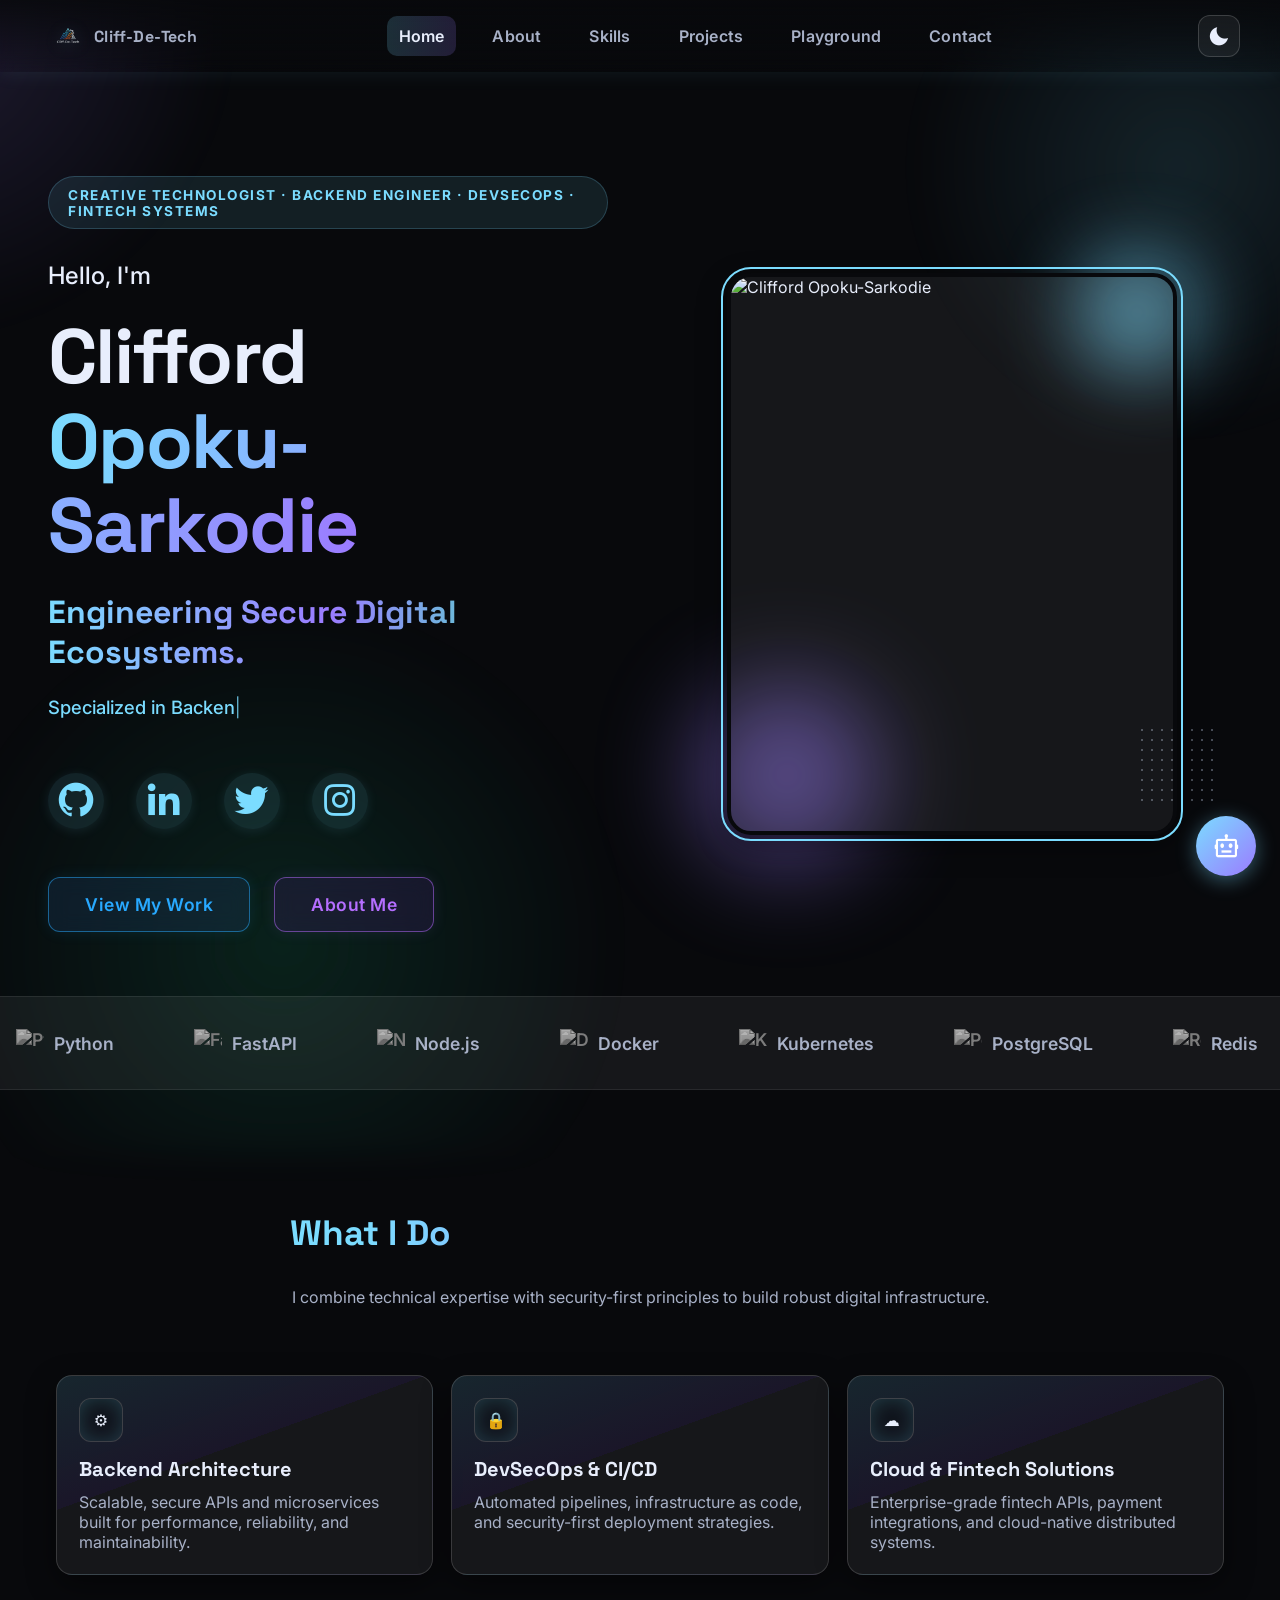
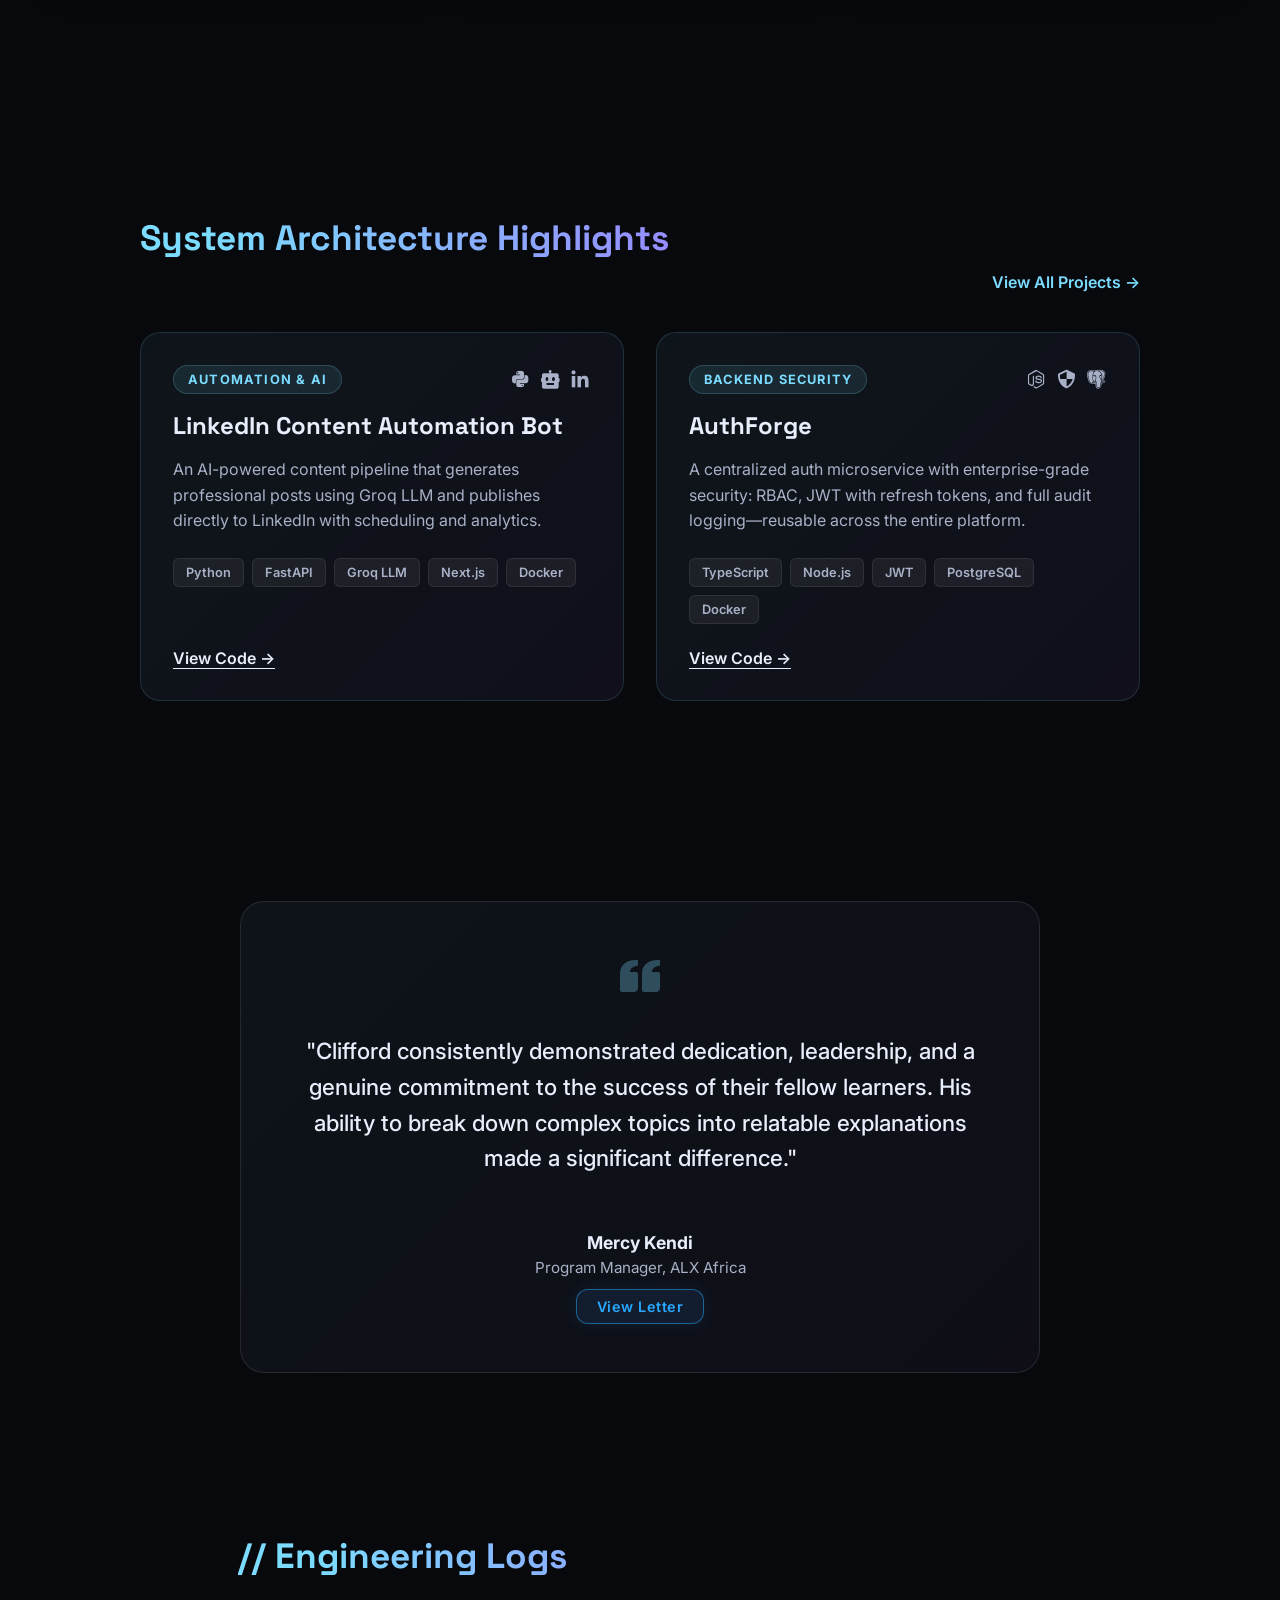
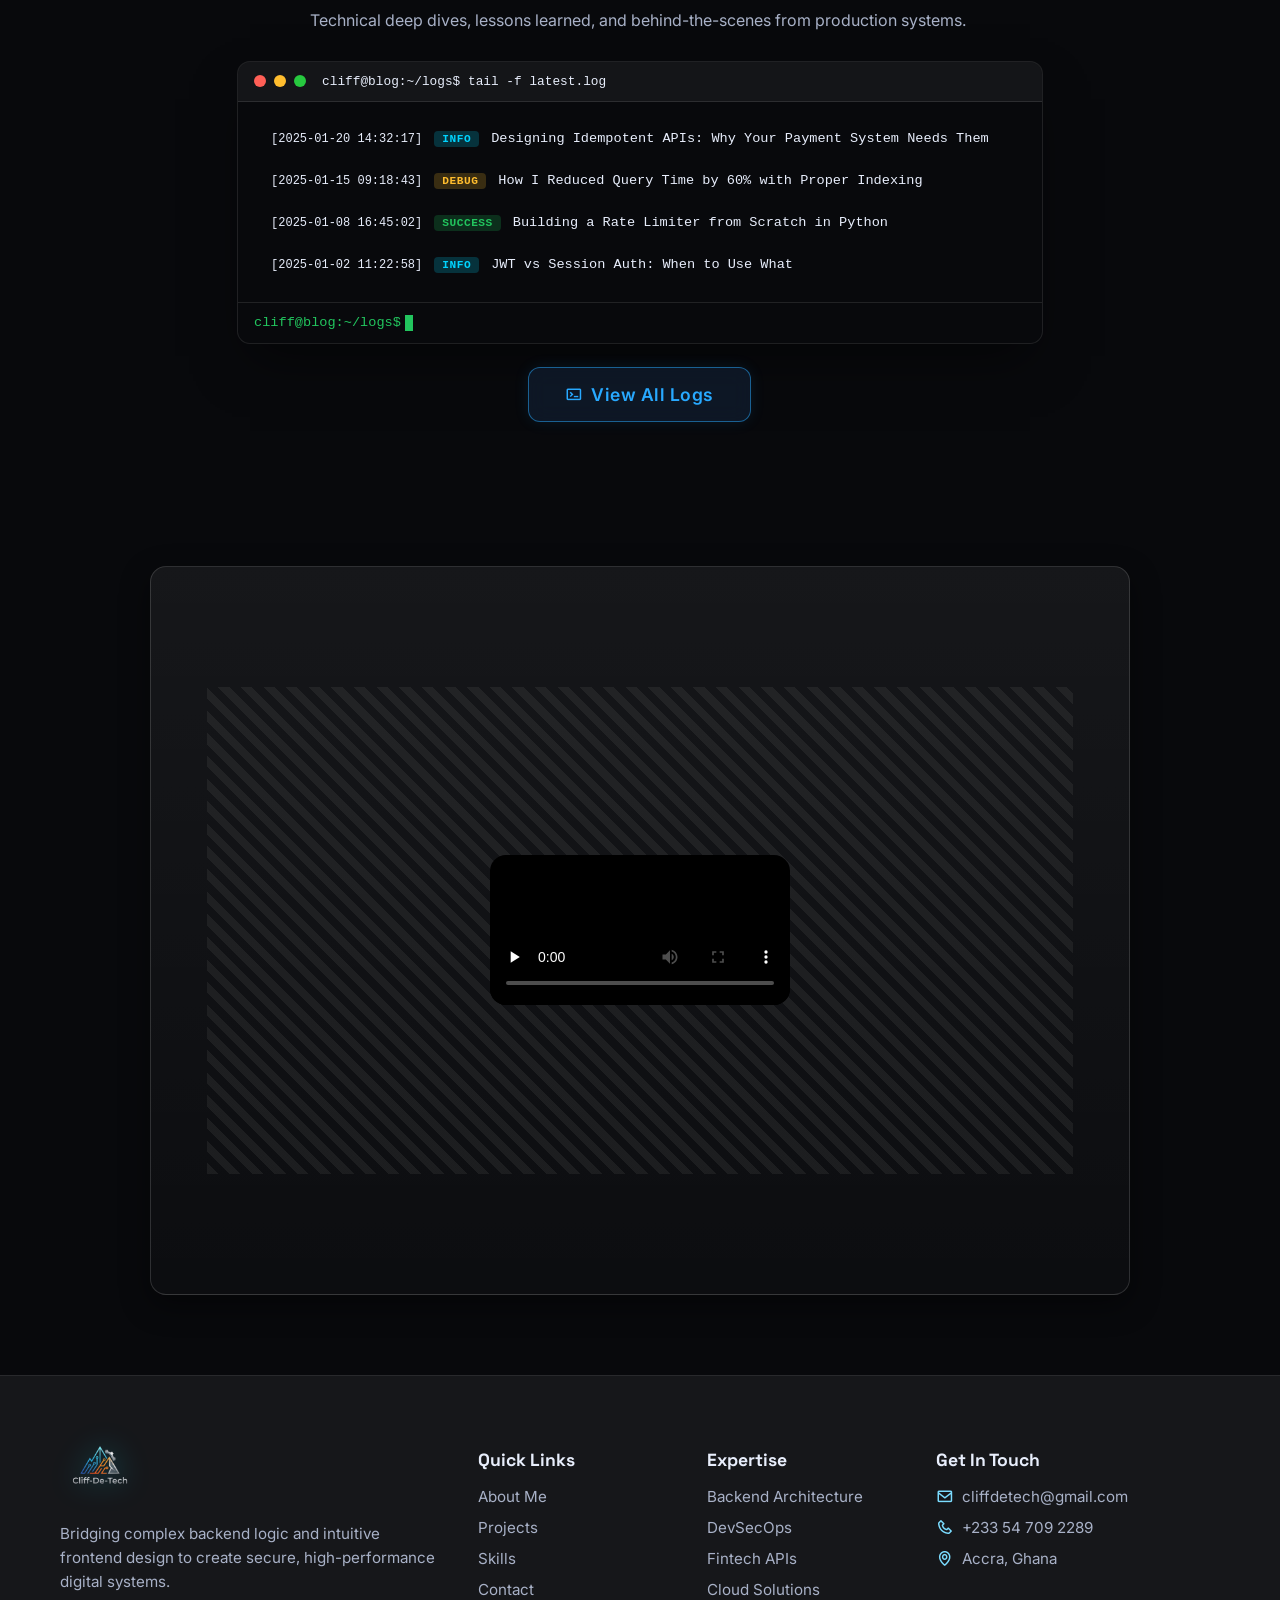
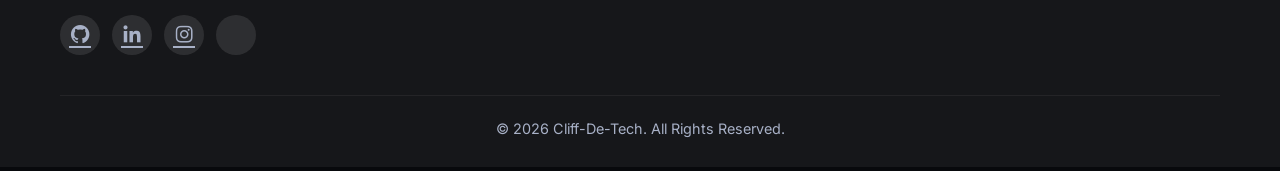
==== commit d89d6859: "Revert "Fix cache-busting version mismatches and missing CSS custom properties"" ====
--- a/index.html
+++ b/index.html
@@ -11,7 +11,7 @@
   <link rel="preconnect" href="https://unpkg.com">
   <link rel="preconnect" href="https://cdn.jsdelivr.net">
   <!-- CACHE BUSTING: Updated to v=1.8 -->
-  <link rel="stylesheet" href="CSS/style.min.css?v=1.8">
+  <link rel="stylesheet" href="CSS/style.min.css?v=1.0">
   <!-- Social Sharing / Open Graph Tags -->
   <meta property="og:type" content="website">
   <meta property="og:url" content="https://cliffdetech.dev/">
--- a/CSS/style.min.css
+++ b/CSS/style.min.css
@@ -1 +1 @@
-@keyframes drift{0%{transform:translate3d(0,0,0) rotate(0deg)}50%{transform:translate3d(2vmax,-1vmax,0) rotate(10deg)}to{transform:translate3d(-3vmax,2vmax,0) rotate(-8deg)}}@keyframes marquee{0%{transform:translateX(0)}to{transform:translateX(-50%)}}@keyframes fadeUp{0%{opacity:0;transform:translateY(24px)}to{opacity:1;transform:none}}@keyframes fadeIn{0%{opacity:0}to{opacity:1}}@keyframes floatY{0%,to{transform:translateY(0)}50%{transform:translateY(-18px)}}@keyframes welcomeBounce{0%{opacity:0;transform:translateY(10px) scale(.95)}50%{transform:translateY(-5px) scale(1.02)}to{opacity:1;transform:translateY(0) scale(1)}}@keyframes wave{0%,50%,to{transform:rotate(0deg)}10%,30%{transform:rotate(14deg)}20%,40%{transform:rotate(-8deg)}}@keyframes badgePulse{0%,to{transform:scale(1)}50%{transform:scale(1.15)}}@keyframes messageSlide{0%{opacity:0;transform:translateY(10px)}to{opacity:1;transform:translateY(0)}}@keyframes typingBounce{0%,80%,to{transform:scale(.8);opacity:.5}40%{transform:scale(1);opacity:1}}@keyframes blink{0%,50%{opacity:1}51%,to{opacity:0}}@keyframes fadeInUp{0%{opacity:0;transform:translateY(20px)}to{opacity:1;transform:translateY(0)}}@keyframes pulse{0%,to{opacity:1}50%{opacity:.5}}@keyframes loader-pulse{0%,to{transform:scale(1);opacity:1}50%{transform:scale(1.1);opacity:.7}}@keyframes loader-spin{to{transform:rotate(360deg)}}@keyframes form-status-in{0%{opacity:0;transform:translateY(-10px)}to{opacity:1;transform:translateY(0)}}@keyframes filter-in{to{opacity:1;transform:scale(1)}}@keyframes fadeInPage{0%{opacity:0;transform:translateY(10px)}to{opacity:1;transform:translateY(0)}}a.button[href*=Recommendation_Letter]{background:linear-gradient(90deg,#7bdcff 10%,#9b7bff 90%);color:#222}a.button[href*=Recommendation_Letter]:hover{background:linear-gradient(90deg,#9b7bff 10%,#7bdcff 90%);color:#fff}#contact .card{background:linear-gradient(135deg,rgba(123,220,255,.1)0,rgba(155,123,255,.1) 100%);border:1.5px solid rgba(123,220,255,.15);border-radius:22px;box-shadow:0 6px 24px rgba(123,220,255,.1)}body.light-theme #contact .card{background:linear-gradient(135deg,rgba(0,123,255,.08)0,rgba(88,59,255,.08) 100%);border-color:rgba(0,0,0,.1)}*{box-sizing:border-box}html{height:100%;scroll-behavior:smooth}.code-snippet pre,body,h1,h2,h3,p,ul{margin:0}ul{padding:0;list-style:none}img,video{display:block;max-width:100%;height:auto}:root{--bg:#08090c;--text:#e8eefc;--muted:#a8b1c7;--accent:#7bdcff;--accent-2:#9b7bff;--accent-3:#37ffb1;--glass:rgba(255, 255, 255, 0.06);--glass-2:rgba(255, 255, 255, 0.1);--shadow:0 10px 30px rgba(0, 0, 0, .45);--radius:16px;--radius-sm:10px;--nav-h:72px;--surface:rgba(255, 255, 255, 0.06);--text-muted:#a8b1c7}body.light-theme{--bg:#f0f5f9;--text:#1d2a3a;--muted:#5a6779;--accent:#007bff;--accent-2:#583bff;--accent-3:#00c47b;--glass:rgba(255, 255, 255, 0.7);--glass-2:rgba(0, 0, 0, 0.06);--shadow:0 10px 30px rgba(0, 0, 0, .1);--surface:rgba(0, 0, 0, 0.06);--text-muted:#5a6779}body{font-family:Inter,system-ui,-apple-system,Segoe UI,Roboto,Arial,sans-serif;color:var(--text);background:var(--bg);overflow-x:hidden;min-height:100vh;display:flex;flex-direction:column;padding-top:var(--nav-h);opacity:0;transition:opacity .3s ease}#bg-canvas{position:fixed;inset:0;width:100%;height:100%;z-index:-2;background:radial-gradient(1200px 800px at 10% 10%,#0b1020 0,#07080f 60%,#05060a 100%)}body.light-theme #bg-canvas{background:radial-gradient(1200px 800px at 10% 10%,#eef4f8 0,#e6ecf0 60%,#dfe5e9 100%)}.bg-overlay-gradient{content:"";position:fixed;inset:-20vmax;z-index:-1;pointer-events:none;background:radial-gradient(40vmax 40vmax at 10% 20%,rgba(155,123,255,.16),transparent 60%),radial-gradient(35vmax 35vmax at 80% 30%,rgba(123,220,255,.12),transparent 60%),radial-gradient(45vmax 45vmax at 30% 85%,rgba(55,255,177,.1),transparent 60%);filter:blur(16px) saturate(120%);animation:drift 28s linear infinite alternate}@media (max-width:768px){.bg-overlay-gradient{filter:none;animation:none;background:radial-gradient(60vw 60vw at 10% 20%,rgba(155,123,255,.12),transparent 50%),radial-gradient(50vw 50vw at 80% 30%,rgba(123,220,255,.08),transparent 50%)}}@media (prefers-reduced-motion:reduce){.bg-overlay-gradient{animation:none}}body.light-theme .bg-overlay-gradient{background:radial-gradient(40vmax 40vmax at 10% 20%,rgba(88,59,255,.18),transparent 60%),radial-gradient(35vmax 35vmax at 80% 30%,rgba(0,123,255,.15),transparent 60%),radial-gradient(45vmax 45vmax at 30% 85%,rgba(0,196,123,.12),transparent 60%)}@media (max-width:700px){.nav{position:relative;z-index:100}.nav ul{display:none;flex-direction:column;align-items:center;position:absolute;top:56px;right:12px;left:auto;background:rgba(30,60,100,.85);-webkit-backdrop-filter:blur(12px);backdrop-filter:blur(12px);border-radius:14px;box-shadow:0 4px 18px rgba(123,220,255,.12);padding:12px 0 8px;gap:8px;min-width:160px;width:170px;transition:opacity .2s}body.light-theme .nav ul{background:rgba(255,255,255,.85);box-shadow:0 4px 18px rgba(0,0,0,.12)}.nav ul.open{display:flex}.menu-btn,.nav a{display:block;color:#fff}.nav a{font-size:1.08rem;font-weight:600;padding:10px 0;border-radius:8px;background:0 0;transition:background .2s,color .2s;text-align:center;width:100%}body.light-theme .nav a{color:var(--text)}.nav a.active,.nav a:hover{background:linear-gradient(90deg,rgba(123,220,255,.18),rgba(155,123,255,.18));color:#7bdcff}body.light-theme .nav a.active,body.light-theme .nav a:hover{background:linear-gradient(90deg,rgba(0,123,255,.1),rgba(88,59,255,.1));color:var(--accent)}.menu-btn{position:absolute;top:12px;right:16px;z-index:101;background:rgba(30,60,100,.7);border:2px solid #7bdcff;border-radius:10px;padding:6px 10px;font-size:1.7rem;cursor:pointer;transition:background .2s,border .2s;line-height:1}body.light-theme .menu-btn{background:rgba(255,255,255,.7);border-color:var(--accent);color:var(--text)}.menu-btn:active{background:#7bdcff;color:#222}}.nav{position:fixed;top:0;left:0;width:100%;height:var(--nav-h);display:flex;align-items:center;justify-content:space-between;padding:0 clamp(16px,4vw,40px);background:linear-gradient(to bottom,rgba(8,9,12,.85),rgba(8,9,12,0));-webkit-backdrop-filter:blur(8px);backdrop-filter:blur(8px);z-index:100;box-shadow:0 2px 18px rgba(123,220,255,.08);transition:background .2s}body.light-theme .nav{background:linear-gradient(to bottom,rgba(240,245,249,.85),rgba(240,245,249,0));box-shadow:0 2px 18px rgba(0,0,0,.08)}.brand,.nav a{text-decoration:none}.brand,.nav ul{display:flex;align-items:center}.brand{gap:10px;color:var(--text)}.brand img{width:32px;height:32px;filter:drop-shadow(0 2px 8px rgba(123,220,255,.25))}body.light-theme .brand img{filter:drop-shadow(0 2px 8px rgba(0,123,255,.25)) invert(1);mix-blend-mode:difference}.brand span{font-family:"Space Grotesk",system-ui;font-weight:700;letter-spacing:.4px;font-size:1rem}.nav ul{gap:24px}.nav a{color:var(--muted);font-weight:600;letter-spacing:.2px;padding:10px 12px;border-radius:10px;transition:color .2s,background .2s,transform .2s}.nav a:hover,.theme-toggle{background:var(--glass);color:var(--text)}.nav a:hover{transform:translateY(-2px)}body.light-theme .nav a:hover{color:var(--accent-2);background:var(--glass-2)}.nav a.active{color:var(--text);background:linear-gradient(90deg,rgba(123,220,255,.18),rgba(155,123,255,.18))}body.light-theme .nav a.active{background:linear-gradient(90deg,rgba(0,123,255,.1),rgba(88,59,255,.1))}.nav .menu-btn{display:none}.theme-toggle{border:1px solid rgba(255,255,255,.16);width:42px;height:42px;border-radius:12px;display:flex;align-items:center;justify-content:center;cursor:pointer;font-size:22px;margin-left:16px;transition:background .2s,border-color .2s}.theme-toggle:hover{background:var(--glass-2)}body.light-theme .theme-toggle{border-color:rgba(0,0,0,.16)}@media (max-width:700px){.theme-toggle{position:absolute;top:12px;right:80px;z-index:101;background:rgba(30,60,100,.7);border:2px solid #7bdcff;width:46px;height:46px;padding:6px}body.light-theme .theme-toggle{background:rgba(255,255,255,.7);border-color:var(--accent);color:var(--text)}}.custom-hero{display:grid;grid-template-columns:1fr 1fr;gap:clamp(2rem,5vw,4rem);align-items:center;justify-content:center;min-height:90vh;width:100%;max-width:1280px;margin:0 auto;padding:calc(var(--nav-h) + 2rem) clamp(1.5rem,5vw,3rem) 4rem;position:relative;z-index:1}.hero-left{display:flex;flex-direction:column;justify-content:center;gap:1.5rem;order:1}.hero-badge,.hero-socials a{background:rgba(123,220,255,.1)}.hero-badge{display:inline-block;color:var(--accent);font-size:.85rem;font-weight:700;text-transform:uppercase;letter-spacing:1.5px;padding:.6rem 1.2rem;border-radius:99px;border:1px solid rgba(123,220,255,.2);align-self:flex-start;margin-bottom:.5rem}body.light-theme .hero-badge{background:rgba(0,123,255,.08);border-color:rgba(0,123,255,.2);color:var(--accent)}.hero-intro,.hero-title{font-size:clamp(1.2rem,2vw,1.5rem);color:var(--text);font-weight:500;margin:0}.hero-title{font-family:"Space Grotesk",sans-serif;font-size:clamp(3rem,6vw,5rem);font-weight:800;line-height:1.1;letter-spacing:-.02em}.hero-title span{background:linear-gradient(90deg,var(--accent) 0%,var(--accent-2) 100%);-webkit-background-clip:text;-webkit-text-fill-color:transparent;background-clip:text}.hero-subtitle{font-size:clamp(1rem,1.5vw,1.2rem);color:var(--muted);max-width:500px;line-height:1.6;margin:0}.hero-socials{display:flex;gap:32px;margin:24px 0 0;justify-content:flex-start}.hero-socials a{display:flex;align-items:center;justify-content:center;width:56px;height:56px;font-size:2.6rem;color:#7bdcff;border-radius:50%;box-shadow:0 2px 12px rgba(123,220,255,.1);transition:background .2s,color .2s,transform .2s;text-decoration:none}body.light-theme .hero-socials a{color:var(--accent);background:rgba(0,123,255,.1);box-shadow:0 2px 12px rgba(0,123,255,.1)}.hero-socials a:hover{background:linear-gradient(135deg,#7bdcff 0,#9b7bff 100%);color:#fff;transform:translateY(-6px) scale(1.15);box-shadow:0 6px 24px rgba(123,220,255,.18)}body.light-theme .hero-socials a:hover{background:linear-gradient(135deg,var(--accent) 0%,var(--accent-2) 100%)}.hero-cta{display:flex;gap:24px;margin-top:24px}.button{background:rgba(255,255,255,.25);color:#1e3cff;border:1.5px solid rgba(123,220,255,.25);font-weight:600;font-size:1.1rem;padding:16px 36px;box-shadow:0 4px 24px rgba(123,220,255,.1);text-decoration:none;border-radius:12px;transition:all .3s ease;-webkit-backdrop-filter:blur(10px);backdrop-filter:blur(10px);cursor:pointer;letter-spacing:.5px}.button:not(.outline){background:rgba(30,60,100,.3);color:#28a9ff;border:1px solid rgba(40,169,255,.5);box-shadow:0 0 15px rgba(40,169,255,.1)}.button:not(.outline):hover{background:rgba(40,169,255,.15);border-color:#28a9ff;color:#fff;box-shadow:0 0 20px rgba(40,169,255,.4);transform:translateY(-2px)}.button.outline{background:rgba(60,30,100,.3);color:#b56eff;border:1px solid rgba(181,110,255,.5);box-shadow:0 0 15px rgba(181,110,255,.1)}.button.outline:hover{background:rgba(181,110,255,.15);border-color:#b56eff;color:#fff;box-shadow:0 0 20px rgba(181,110,255,.4);transform:translateY(-2px)}body.light-theme .button{background:rgba(0,0,0,.05);color:var(--accent-2);border:1.5px solid rgba(0,0,0,.1)}body.light-theme .button.outline{background:0 0;color:var(--accent);border:1.5px solid var(--accent)}body.light-theme .button.outline:hover,body.light-theme .button:hover{background:linear-gradient(90deg,var(--accent) 10%,var(--accent-2) 90%);color:#fff;border-color:var(--accent-2)}.hero-right{position:relative;display:flex;justify-content:center;align-items:center;order:2}.hero-image-container{position:relative;width:100%;max-width:450px;aspect-ratio:4/5;border-radius:24px;z-index:1}.hero-image{width:100%;height:100%;object-fit:cover;border-radius:24px;box-shadow:var(--shadow);border:4px solid var(--bg);outline:2px solid var(--accent);outline-offset:4px;background:var(--glass)}.hero-shape-1,.hero-shape-2{position:absolute;border-radius:50%;z-index:-1}.hero-shape-1{top:-20px;right:-20px;width:120px;height:120px;background:var(--accent);filter:blur(40px);opacity:.6}.hero-shape-2{bottom:-30px;left:-30px;width:180px;height:180px;background:var(--accent-2);filter:blur(50px);opacity:.5}.hero-dots-grid{position:absolute;bottom:30px;right:-40px;width:80px;height:80px;background-image:radial-gradient(var(--muted) 1px,transparent 1px);background-size:10px 10px;opacity:.4;z-index:-1}@media (max-width:900px){.custom-hero{grid-template-columns:1fr;text-align:center;gap:3rem;padding-top:calc(var(--nav-h) + 1rem)}.hero-left{order:2;align-items:center}.hero-right{order:1}.hero-badge{align-self:center}.hero-subtitle{margin:0 auto}.hero-cta{justify-content:center}.hero-image-container{max-width:320px}.hero-image{outline-offset:3px;border-width:3px}.hero-dots-grid{right:-20px}}.tech-stack-marquee{width:100%;overflow:hidden;background:var(--glass);border-top:1px solid rgba(255,255,255,.08);border-bottom:1px solid rgba(255,255,255,.08);padding:24px 0;white-space:nowrap;position:relative}body.light-theme .tech-stack-marquee{background:rgba(0,0,0,.02);border-color:rgba(0,0,0,.05)}.marquee-content{display:inline-flex;gap:48px;animation:marquee 20s linear infinite}.marquee-content span{display:flex;align-items:center;gap:8px;font-size:1.2rem;color:var(--muted);font-weight:600}.marquee-content i{font-size:1.5rem;color:var(--accent)}.section-header{display:flex;justify-content:space-between;align-items:flex-end;margin-bottom:40px;width:100%;max-width:1000px;margin-left:auto;margin-right:auto}.section-header.center-text{flex-direction:column;align-items:center;text-align:center}.view-all-link{color:var(--accent);text-decoration:none;font-weight:600;transition:transform .2s}.view-all-link:hover{transform:translateX(4px)}.featured-grid{display:flex;flex-direction:column;gap:80px;max-width:1000px;margin:0 auto}.featured-item{display:flex;align-items:center;gap:60px}.featured-item.reverse{flex-direction:row-reverse}.featured-img-container{flex:1;border-radius:16px;overflow:hidden;box-shadow:var(--shadow);border:1px solid var(--glass-2);transform-style:preserve-3d;transition:transform .3s ease}.featured-img-container img{width:100%;height:auto;transition:transform .5s ease}.featured-item:hover .featured-img-container img{transform:scale(1.03)}.featured-content{flex:.8;display:flex;flex-direction:column;gap:16px}.featured-badge{color:var(--accent);font-weight:700;text-transform:uppercase;letter-spacing:1px;font-size:.9rem}.featured-content h3{font-family:"Space Grotesk",system-ui;font-size:2rem;color:var(--text)}.text-link{color:var(--text);text-decoration:underline;text-underline-offset:4px;font-weight:600;margin-top:8px;transition:color .2s}.chatbot-message .message-content strong,.footer-col ul a:hover,.insight-card:hover .insight-icons i,.text-link:hover,body.light-theme .about-card-left em{color:var(--accent)}@media (max-width:800px){.featured-item,.featured-item.reverse{flex-direction:column;gap:24px}.featured-content,.featured-img-container{width:100%}}.testimonial-section{display:flex;justify-content:center;padding:80px 20px}.testimonial-card{background:linear-gradient(135deg,rgba(123,220,255,.05),rgba(155,123,255,.05));border:1px solid var(--glass-2);padding:48px;border-radius:24px;max-width:800px;text-align:center;position:relative}body.light-theme .testimonial-card{background:linear-gradient(135deg,rgba(0,123,255,.03),rgba(88,59,255,.03));border-color:rgba(0,0,0,.08)}.quote-icon{font-size:3rem;color:var(--accent);opacity:.3;margin-bottom:24px}.testimonial-text{font-size:1.4rem;line-height:1.6;margin-bottom:32px;font-weight:500}.testimonial-author{display:flex;flex-direction:column;align-items:center;gap:12px}.author-info h4{color:var(--text);font-size:1.1rem;margin-bottom:4px}.author-info span{color:var(--muted);font-size:.95rem}.sm-btn{padding:8px 20px;font-size:.9rem}.video-card{margin-top:10px;width:min(1280px,95vw);border-radius:var(--radius);background:linear-gradient(180deg,rgba(255,255,255,.06),rgba(255,255,255,.02));border:1px solid rgba(255,255,255,.14);overflow:hidden;box-shadow:var(--shadow);position:relative;isolation:isolate}body.light-theme .video-card{border:1px solid rgba(0,0,0,.14);background:0 0;box-shadow:var(--shadow)}body.light-theme .video-card:hover{box-shadow:0 12px 40px rgba(0,0,0,.15)}.about .card:hover,.about .profile:hover,.tile:hover,.video-card:hover{transform:translateY(-4px);box-shadow:0 12px 40px rgba(123,220,255,.25)}.video-card .frame{aspect-ratio:16/9;background:repeating-linear-gradient(45deg,rgba(255,255,255,.06)0 8px,transparent 8px 16px);display:grid;place-items:center;color:var(--muted);font-weight:600}body.light-theme .video-card .frame{background:repeating-linear-gradient(45deg,rgba(0,0,0,.06)0 8px,transparent 8px 16px)}.video-card .play{position:absolute;inset:auto auto 16px 16px;background:rgba(0,0,0,.6);color:var(--text);border:1px solid rgba(255,255,255,.2);padding:10px 14px;border-radius:999px;display:flex;gap:8px;align-items:center;cursor:pointer;-webkit-backdrop-filter:blur(6px);backdrop-filter:blur(6px);transition:transform .12s}body.light-theme .video-card .play{background:rgba(255,255,255,.6);color:var(--text);border:1px solid rgba(0,0,0,.2)}.video-card .play:hover{transform:translateY(-1px)}.video-card .glow{position:absolute;inset:-40% -30%auto auto;width:60%;height:60%;background:radial-gradient(closest-side,rgba(123,220,255,.25),transparent 70%);filter:blur(40px);pointer-events:none;mix-blend-mode:screen}section{padding:clamp(60px,10vw,120px) clamp(18px,6vw,56px);position:relative;margin:0}.section-title{font-size:clamp(28px,3.8vw,46px)}.section-desc{color:var(--muted);max-width:800px;margin-bottom:28px}.about-sections{margin:48px 0 0;background:0 0;padding:32px 0;width:100%;display:flex;flex-direction:column;align-items:center}.section-title,body.light-theme .section-title{-webkit-background-clip:text;background-clip:text;-webkit-text-fill-color:transparent}.section-title{font-size:2.2rem;font-weight:800;margin-bottom:32px;font-family:"Space Grotesk","Inter",Arial,sans-serif;background:linear-gradient(90deg,#7bdcff 10%,#9b7bff 90%);text-align:left;width:100%;max-width:700px}body.light-theme .section-title{background:linear-gradient(90deg,var(--accent) 10%,var(--accent-2) 90%)}.about-cards{display:flex;flex-direction:column;gap:36px;width:100%;max-width:700px}.about-card,.about-card-left{display:flex;align-items:flex-start}.about-card{background:linear-gradient(135deg,rgba(123,220,255,.1)0,rgba(155,123,255,.1) 100%);border-radius:22px;box-shadow:0 6px 24px rgba(123,220,255,.1);padding:32px 20px;gap:24px;margin-bottom:0;-webkit-backdrop-filter:blur(16px);backdrop-filter:blur(16px);border:1.5px solid rgba(123,220,255,.15);width:100%;transition:box-shadow .2s,transform .2s}.about-card:hover{box-shadow:0 12px 32px rgba(123,220,255,.18);transform:translateY(-4px) scale(1.015)}.about-card-left{min-width:160px;background:linear-gradient(135deg,rgba(123,220,255,.12)0,rgba(155,123,255,.12) 100%);border-radius:16px;padding:16px 18px;font-size:1rem;font-family:"Inter",Arial,sans-serif;color:#fff;flex-direction:column;gap:8px;box-shadow:0 2px 12px rgba(123,220,255,.1);border:1px solid rgba(123,220,255,.1)}.about-card-date{font-size:1.1rem;font-weight:700;margin-bottom:8px;display:block;background:linear-gradient(90deg,#7bdcff 10%,#9b7bff 90%);-webkit-background-clip:text;background-clip:text;-webkit-text-fill-color:transparent}.about-card-left strong{color:#fff;font-weight:700}body.light-theme .about-card h2,body.light-theme .about-card h3,body.light-theme .about-card li,body.light-theme .about-card-left strong,body.light-theme .about-card-right{color:var(--text)}.about-card-left em{color:#7bdcff;font-style:italic;font-size:.98em}.about-card-right{font-size:1.08rem;color:#fff;line-height:1.7;flex:1}.about-experience-header{width:100%;max-width:700px}.about-experience-header .button,.view-cert-btn{font-size:1rem;padding:12px 24px;border-radius:8px;font-weight:600;background:linear-gradient(90deg,#7bdcff 10%,#9b7bff 90%);color:#222;border:0;display:flex;align-items:center;gap:8px;box-shadow:0 2px 12px rgba(123,220,255,.1);cursor:pointer;transition:background .2s,color .2s,transform .2s,box-shadow .2s;outline:0;text-decoration:none;will-change:transform;animation:fadeUp .8s}.about-experience-header .button:hover,.view-cert-btn:hover{background:linear-gradient(90deg,#9b7bff 10%,#7bdcff 90%);color:#fff;transform:translateY(-2px) scale(1.04);box-shadow:0 6px 24px rgba(123,220,255,.18)}@media (max-width:900px){.about-cards,.about-experience-header,.section-title{max-width:90vw;margin-left:auto;margin-right:auto}.about-card{flex-direction:column;gap:18px;padding:18px}.about-card-left{min-width:unset;width:100%;align-items:flex-start}.about-card-right{max-height:60px;overflow:hidden;position:relative;-webkit-mask-image:linear-gradient(to bottom,#000 50%,transparent 100%);mask-image:linear-gradient(to bottom,#000 50%,transparent 100%);transition:max-height .5s ease-in-out}.about-card-right.expanded{max-height:500px;-webkit-mask-image:none;mask-image:none}.read-more-btn{display:block;background:var(--glass-2);color:var(--accent);border:1px solid var(--accent);border-radius:8px;padding:8px 16px;margin-top:12px;cursor:pointer;font-weight:600;text-align:center;align-self:flex-start}}.combined-experience{flex-direction:column;gap:0;padding:24px}.experience-divider{width:100%;height:1px;background:rgba(255,255,255,.1);margin:28px 0 24px}.combined-experience .company-header:not(:first-child){margin-top:0;padding-bottom:20px;border-bottom:none}.single-experience{flex-direction:column;gap:0;padding:24px;margin-top:20px}.single-experience .company-header{margin-bottom:20px;padding-bottom:0;border-bottom:none}.role-content-single{color:var(--text-2);font-size:.9rem;line-height:1.6;margin-top:16px}.role-content-single p{margin:0 0 12px}.company-header{display:flex;align-items:center;gap:16px;margin-bottom:24px;padding-bottom:20px;border-bottom:1px solid rgba(255,255,255,.1)}.company-logo{width:48px;height:48px;border-radius:8px;object-fit:cover;background:var(--glass);border:1px solid rgba(255,255,255,.1)}.company-info h3{font-size:1.1rem;font-weight:600;color:var(--text);margin:0 0 4px}.company-info p{font-size:.9rem;color:var(--text-2);margin:0}.role-item{position:relative;padding-left:32px;padding-bottom:28px;border-left:2px solid rgba(255,255,255,.15);margin-left:6px}.role-item:last-child{padding-bottom:0;border-left:none}.role-item::before{content:"";position:absolute;left:-6px;top:6px;width:10px;height:10px;border-radius:50%;background:linear-gradient(135deg,var(--accent),var(--accent-2));border:2px solid var(--bg);box-shadow:0 0 0 2px rgba(123,220,255,.3)}.role-header{display:flex;justify-content:space-between;align-items:flex-start;margin-bottom:12px;gap:16px;flex-wrap:wrap}.role-header h4{font-size:1rem;margin:0}.role-date{font-size:.85rem;color:var(--text-2);white-space:nowrap}.role-content,.role-list li{color:var(--text-2);line-height:1.6}.role-content{font-size:.9rem}.role-content p{margin:0 0 12px}.role-list{margin:12px 0 0;padding-left:20px;list-style:disc}.role-list li{margin-bottom:8px}.role-content strong,.role-header h4{color:var(--text);font-weight:600}.role-project-link{display:inline-flex;align-items:center;gap:6px;margin-top:12px;font-size:.9rem;color:var(--text);text-decoration:none;font-weight:400;transition:all .2s ease;opacity:.8}.role-project-link:hover{opacity:1;color:var(--accent)}.role-project-link i{font-size:1rem;opacity:.7;transition:opacity .2s ease}.role-project-link:hover i{opacity:1}.role-meta{margin-bottom:12px;font-size:.9rem;color:var(--text-2)}.role-meta p{margin:4px 0;line-height:1.5}.role-media{display:flex;gap:16px;margin-top:16px;flex-wrap:wrap}.media-item{flex:1;min-width:200px;max-width:280px;background:var(--glass);border:1px solid rgba(255,255,255,.1);border-radius:8px;overflow:hidden;transition:transform .3s ease,box-shadow .3s ease;cursor:pointer}.media-item:hover{transform:translateY(-4px);box-shadow:0 8px 16px rgba(0,0,0,.3)}.media-item img,.tile img{width:100%;object-fit:cover}.media-item img{height:150px;display:block}.media-caption{padding:12px}.media-caption strong{display:block;font-size:.85rem;color:var(--text);margin-bottom:4px}.media-caption span{font-size:.8rem;color:var(--text-2);line-height:1.4}@media (max-width:768px){.combined-experience{padding:18px}.company-header{gap:12px;margin-bottom:20px;padding-bottom:16px}.experience-divider{margin:20px 0}.company-logo{width:40px;height:40px}.company-info h3{font-size:1rem}.company-info p{font-size:.85rem}.role-item{padding-left:24px;padding-bottom:24px}.role-header{flex-direction:column;gap:4px}.role-header h4{font-size:.95rem}.role-date{font-size:.8rem}.role-content{font-size:.85rem}.single-experience{padding:18px;margin-top:16px}.role-media{flex-direction:column;gap:12px}.media-item{max-width:100%}}.about{display:grid;grid-template-columns:1.1fr .9fr;gap:clamp(22px,4vw,44px);align-items:center}.about .card{background:linear-gradient(135deg,rgba(123,220,255,.1)0,rgba(155,123,255,.1) 100%);border:1.5px solid rgba(123,220,255,.15);padding:clamp(16px,2.4vw,24px);border-radius:22px;box-shadow:0 6px 24px rgba(123,220,255,.1)}body.light-theme .about .card{background:linear-gradient(135deg,rgba(0,123,255,.08)0,rgba(88,59,255,.08) 100%);border-color:rgba(0,0,0,.1)}.about .profile{border-radius:var(--radius);overflow:hidden;border:1px solid rgba(8,4,50,.12);transform:translateZ(0)}.grid{--size:320px;display:grid;grid-template-columns:repeat(auto-fill,minmax(min(var(--size),100%),1fr));gap:18px}.tile,.tile .meta{border:1px solid rgba(255,255,255,.12)}.tile{position:relative;border-radius:var(--radius-sm);overflow:hidden;background:linear-gradient(180deg,rgba(255,255,255,.06),rgba(255,255,255,.02));cursor:pointer;isolation:isolate;transform:translateZ(0)}.tile img{height:240px;transition:transform .6s ease}.tile:hover img{transform:scale(1.06)}.tile .meta{position:absolute;inset:auto 10px 10px 10px;display:flex;align-items:center;justify-content:space-between;gap:10px;background:rgba(0,0,0,.45);padding:10px 12px;border-radius:12px;color:var(--text);-webkit-backdrop-filter:blur(6px);backdrop-filter:blur(6px)}.badge{font-size:12px;color:var(--accent);font-weight:800;text-transform:uppercase;letter-spacing:.6px}.lightbox{position:fixed;inset:0;display:none;place-items:center;background:rgba(0,0,0,.8);z-index:50;padding:26px}body.light-theme .lightbox{background:rgba(255,255,255,.8)}.lightbox.open{display:grid;animation:fadeIn .18s}.lightbox-content{position:relative;max-width:min(96vw,1200px);width:100%;display:grid;gap:12px}.lightbox-media{border-radius:12px;overflow:hidden;border:1px solid rgba(255,255,255,.2)}body.light-theme .lightbox-media{border-color:rgba(0,0,0,.2)}.lightbox img{width:100%;height:auto;display:block}.lightbox .ctrls{align-items:center;justify-content:space-between;gap:12px}.icon-btn,.lightbox .ctrls,body.light-theme .lightbox .ctrls{color:var(--text)}body.light-theme .icon-btn{background:rgba(0,0,0,.1)}.icon-btn:hover{background:rgba(255,255,255,.2)}body.light-theme .icon-btn:hover{background:rgba(0,0,0,.2)}.float-animate{animation:floatY 3.8s ease-in-out infinite}.tabs{display:flex;gap:12px;margin-bottom:24px}.tab-btn{background:var(--glass);color:var(--muted);border:1px solid rgba(123,220,255,.18);border-radius:999px;padding:10px 22px;font-family:"Space Grotesk",system-ui;font-weight:700;font-size:1rem;cursor:pointer;transition:background .18s,color .18s,border-color .18s;box-shadow:0 2px 8px rgba(123,220,255,.08)}body.light-theme .tab-btn{border-color:rgba(0,0,0,.18)}.tab-btn:focus,.tab-btn:hover{transform:translateY(-4px);background:linear-gradient(90deg,rgba(123,220,255,.18),rgba(155,123,255,.18));color:var(--accent);border-color:var(--accent);outline:0}.tab-btn.active{background:linear-gradient(90deg,rgba(123,220,255,.28),rgba(155,123,255,.28));color:var(--text);border-color:var(--accent-2);box-shadow:0 4px 16px rgba(123,220,255,.18)}body.light-theme .tab-btn.active{border-color:var(--accent-2);background:linear-gradient(90deg,rgba(0,123,255,.18),rgba(88,59,255,.18))}@media (max-width:600px){.tabs{flex-wrap:wrap;gap:8px}.tab-btn{padding:8px 14px;font-size:.95rem}}.services-grid{display:grid;grid-template-columns:repeat(auto-fit,minmax(240px,1fr));gap:18px}.service-card{background:linear-gradient(160deg,rgba(123,220,255,.14),rgba(155,123,255,.12) 40%,rgba(255,255,255,.06) 40% 100%);border:1px solid rgba(255,255,255,.15);padding:22px;border-radius:16px;box-shadow:var(--shadow);transform-style:preserve-3d;perspective:800px;position:relative;overflow:hidden;transition:transform .2s ease}body.light-theme .service-card{background:linear-gradient(160deg,rgba(0,123,255,.08),rgba(88,59,255,.06) 40%,rgba(0,0,0,.02) 40% 100%);border:1px solid rgba(0,0,0,.15)}.button .submit:hover,.service-card:hover{transform:translateY(-4px)}.service-card .chip,.service-card .icon{border:1px solid rgba(255,255,255,.2);background:rgba(0,0,0,.4)}.service-card .icon{width:44px;height:44px;border-radius:12px;display:grid;place-items:center;box-shadow:inset 0 0 20px rgba(123,220,255,.2)}.service-card h3{margin-top:14px;font-family:"Space Grotesk";font-size:20px}.service-card p{color:var(--muted);margin-top:10px}.service-card .chip{position:absolute;top:12px;right:12px;font-size:12px;padding:6px 10px;border-radius:999px}.professional-skills-card{background:linear-gradient(135deg,rgba(123,220,255,.1)0,rgba(155,123,255,.1) 100%);border-radius:22px;box-shadow:0 6px 24px rgba(123,220,255,.1);padding:32px 20px;margin-bottom:48px;-webkit-backdrop-filter:blur(16px);backdrop-filter:blur(16px);border:1.5px solid rgba(123,220,255,.15);width:100%;transition:box-shadow .2s,transform .2s}body.light-theme .professional-skills-card{background:linear-gradient(135deg,rgba(0,123,255,.08)0,rgba(88,59,255,.08) 100%);border-color:rgba(0,0,0,.1)}.professional-skills-list{display:flex;flex-wrap:wrap;gap:20px;justify-content:center;margin-top:16px}.prof-skill{display:flex;align-items:center;gap:10px;background:var(--glass-2);padding:10px 18px;border-radius:99px;font-weight:600;color:var(--muted);transition:color .2s,background .2s,box-shadow .2s,transform .2s}body.light-theme .prof-skill{background:rgba(0,0,0,.05)}.prof-skill:hover,body.light-theme .prof-skill:hover{background:var(--accent)}.prof-skill i{font-size:1.4rem}.skills-grid{display:grid;grid-template-columns:repeat(auto-fit,minmax(min(320px,100%),1fr));gap:24px}.skill-category-card{background:linear-gradient(135deg,rgba(123,220,255,.1)0,rgba(155,123,255,.1) 100%);border-radius:22px;box-shadow:0 6px 24px rgba(123,220,255,.1);padding:32px 20px;-webkit-backdrop-filter:blur(16px);backdrop-filter:blur(16px);border:1.5px solid rgba(123,220,255,.15);width:100%;transition:box-shadow .2s,transform .2s}.professional-skills-card:hover,.skill-category-card:hover{box-shadow:0 12px 32px rgba(123,220,255,.18);transform:translateY(-4px) scale(1.015)}body.light-theme .skill-category-card{background:linear-gradient(135deg,rgba(0,123,255,.08)0,rgba(88,59,255,.08) 100%);border-color:rgba(0,0,0,.1)}body.light-theme .professional-skills-card:hover,body.light-theme .skill-category-card:hover{box-shadow:0 12px 32px rgba(0,123,255,.12)}.skill-category-title,.skill-category-title i{-webkit-background-clip:text;background-clip:text;-webkit-text-fill-color:transparent}.skill-category-title{font-family:"Space Grotesk",system-ui;font-size:1.5rem;display:flex;align-items:center;gap:12px;margin-bottom:12px;background:linear-gradient(90deg,var(--accent),var(--accent-2))}.skill-category-title i{font-size:1.8rem;background:linear-gradient(135deg,var(--accent),var(--accent-2))}.skill-category-desc{color:var(--muted);line-height:1.6;margin-bottom:24px}.tools-title{font-weight:700;color:var(--text);margin-bottom:16px;text-transform:uppercase;letter-spacing:1px;font-size:.9rem;opacity:.8}.tools-list{display:flex;flex-wrap:wrap;gap:12px}.tool-item{display:flex;align-items:center;gap:10px;background:var(--glass-2);padding:10px 18px;border-radius:99px;font-weight:600;color:var(--muted);transition:background .2s,color .2s,box-shadow .2s,transform .2s}.prof-skill:hover,body.light-theme .prof-skill:hover{background:linear-gradient(90deg,#9b7bff 10%,#7bdcff 90%);color:#fff;box-shadow:0 6px 24px rgba(123,220,255,.18);transform:translateY(-2px) scale(1.04)}body.light-theme .prof-skill:hover{box-shadow:0 6px 24px rgba(0,123,255,.12)}body.light-theme .tool-item{background:rgba(0,0,0,.05)}.tool-icon{width:24px;height:24px}#contact,.contact-row{display:flex;flex-direction:column;align-items:center;justify-content:center}#contact{min-height:70vh;text-align:center}.contact-row{gap:32px;width:100%;max-width:600px;margin:0 auto}@media (max-width:800px){.contact-row{grid-template-columns:1fr;gap:18px}}.form{display:grid;gap:12px;max-width:720px}.input,textarea{width:100%;padding:14px;border-radius:12px;color:var(--text);background:rgba(255,255,255,.06);border:1px solid rgba(255,255,255,.14);outline:0;transition:border-color .15s}body.light-theme .input,body.light-theme textarea{background:rgba(0,0,0,.06);border:1px solid rgba(0,0,0,.14)}.button .submit:hover{box-shadow:0 12px 40px rgba(123,220,255,.25)}.chatbot-input input:focus,.input:focus,textarea:focus{border-color:var(--accent)}textarea{min-height:140px;resize:vertical}.reveal{opacity:0;transform:translateY(18px);transition:opacity .6s ease,transform .6s ease}.reveal.visible{opacity:1;transform:none}@media (max-width:900px){.about{grid-template-columns:1fr;align-items:start}.nav ul{display:none}.nav .menu-btn{display:grid;place-items:center;width:42px;height:42px;border-radius:10px;background:var(--glass);border:1px solid rgba(255,255,255,.16);color:var(--text)}}@media (min-width:901px){.read-more-btn{display:none}}@media (max-width:1024px){.portfolio-grid{column-count:2}}@media (max-width:768px){.portfolio-grid{column-count:1}}@media (prefers-reduced-motion:reduce){*{animation:none!important;transition:none!important}}.video-section-wrapper{margin:64px auto 0;max-width:980px}.video-frame{aspect-ratio:16/9;background:#181c22;display:flex;align-items:center;justify-content:center}body.light-theme .video-frame{background:#e6ecf0}.video-element{width:100%;height:auto;border-radius:16px;background:#000}.card-description{color:var(--muted);margin-top:10px}.approach-title,.offer-title{margin-top:14px;margin-bottom:8px;font-size:1.2rem}.approach-list,.offer-list{margin-top:14px;color:var(--muted);display:grid;gap:8px;padding-left:20px}.experience-title{color:#fff;margin-top:48px}body.light-theme .experience-title{color:var(--text)}.education-title{color:#e1007b}body.light-theme .education-title{color:var(--accent-2)}.date-experience{color:#1e3cff}.date-education{color:#e1007b}.button-wrapper{margin-top:20px;display:flex;gap:12px;flex-wrap:wrap}.lightbox-title-wrapper{opacity:.8}.lightbox-hidden{display:none}.cert-image{max-width:100%;border-radius:12px}.contact-details-card{max-width:500px;margin-bottom:28px;background:var(--glass);border:1px solid rgba(255,255,255,.12);box-shadow:var(--shadow);border-radius:var(--radius);padding:22px}body.light-theme .contact-details-card{border-color:rgba(0,0,0,.12)}.contact-details-header{margin-bottom:10px;font-family:"Space Grotesk",sans-serif;font-size:22px}.contact-icons-row{display:flex;gap:16px;flex-wrap:wrap;align-items:center;margin-bottom:12px}.contact-link{color:var(--accent);text-decoration:none;display:inline-flex;align-items:center;transition:transform .2s}.contact-link:hover{transform:scale(1.1)}.contact-icon{font-size:2em}.contact-location{margin-top:12px;color:var(--muted);font-size:16px;line-height:1.7}.contact-section-title{text-align:center;margin:0 auto}.form-row{display:grid;grid-template-columns:1fr 1fr;gap:12px}.project-grid-hidden{display:none}.back-to-categories-btn{margin-bottom:32px}.lightbox-description{color:#fff;padding:10px;font-family:"Inter",sans-serif}.bio-card .approach-list li strong,.bio-card .offer-list li strong,.response-output code,body.light-theme .lightbox-description{color:var(--text)}.portfolio-categories{display:flex;flex-direction:column;gap:24px;max-width:900px;margin:32px auto 0}.portfolio-category-card{display:flex;align-items:center;gap:24px;background:var(--glass);border:1px solid var(--glass-2);border-radius:var(--radius);padding:24px;box-shadow:var(--shadow);cursor:pointer;overflow:hidden;transition:transform .2s,box-shadow .2s}.portfolio-category-card:hover{transform:translateY(-6px) scale(1.02);box-shadow:0 12px 40px rgba(123,220,255,.25)}body.light-theme .portfolio-category-card{background:var(--glass);border:1px solid rgba(0,0,0,.08)}body.light-theme .portfolio-category-card:hover{box-shadow:0 12px 40px rgba(0,0,0,.15)}.portfolio-category-card .category-text{flex:1}.portfolio-category-card h3{font-family:"Space Grotesk",system-ui;font-size:clamp(1.4rem,4vw,1.8rem);margin-bottom:12px;background:linear-gradient(90deg,var(--accent),var(--accent-2));-webkit-background-clip:text;background-clip:text;-webkit-text-fill-color:transparent}.footer-col p,.portfolio-category-card p{color:var(--muted);line-height:1.6}.portfolio-category-card .category-image{flex-basis:300px;flex-shrink:0;height:200px;border-radius:var(--radius-sm);overflow:hidden}.portfolio-category-card .category-image img{width:100%;height:100%;object-fit:cover;transition:transform .4s ease}.portfolio-category-card:hover .category-image img{transform:scale(1.08)}@media (max-width:768px){.portfolio-category-card{flex-direction:column-reverse;align-items:stretch;text-align:center}.portfolio-category-card .category-image{flex-basis:auto;width:100%;height:180px}.portfolio-grid{column-count:2}}@media (max-width:500px){.portfolio-grid{column-count:1}}@media (max-width:768px){.desktop-only{display:none!important}}@media (max-width:480px){.portfolio-category-card{padding:18px}.portfolio-category-card .category-image{height:150px}}.resume-button-container{display:flex;align-items:center;justify-content:center;margin:0 20px}@media (min-width:769px){.lightbox-media{max-height:80vh}.lightbox-media img{height:100%;object-fit:contain}}.lightbox #closeLb,.lightbox .ctrls{display:flex!important;opacity:1!important;visibility:visible!important}footer{margin-top:80px;background:var(--glass);border-top:1px solid rgba(255,255,255,.08);padding:50px clamp(20px,5vw,60px) 30px}body.light-theme footer{background:rgba(0,0,0,.02);border-top-color:rgba(0,0,0,.08)}.footer-grid{display:grid;grid-template-columns:2fr 1fr 1fr 1.5fr;gap:40px;max-width:1200px;margin:0 auto 40px}.footer-col h3,.footer-col h4{font-family:"Space Grotesk",system-ui;font-size:1.6rem;color:var(--text);margin-bottom:12px}.footer-col h4{font-size:1.1rem;margin-bottom:16px}.footer-col p{margin-bottom:20px;font-size:.95rem}.footer-col ul{display:flex;flex-direction:column;gap:12px;list-style:none;padding:0}.footer-col ul li,.footer-socials a{display:flex;align-items:center;color:var(--muted)}.footer-col ul li{gap:8px;font-size:.95rem}.footer-col ul li i{font-size:1.1rem;color:var(--accent);flex-shrink:0}.footer-col ul a{color:var(--muted);text-decoration:none;transition:color .2s}.footer-socials{display:flex;gap:12px;margin-top:16px}.footer-socials a{width:40px;height:40px;justify-content:center;background:var(--glass-2);border-radius:50%;font-size:1.4rem;transition:all .2s}.footer-socials a:hover{transform:translateY(-2px)}.footer-socials a:hover,body.light-theme .footer-socials a:hover{background:var(--accent);color:#fff}.footer-bottom{text-align:center;padding-top:24px;border-top:1px solid rgba(255,255,255,.06);color:var(--muted);font-size:.9rem}body.light-theme .footer-bottom{border-top-color:rgba(0,0,0,.06)}@media (max-width:900px){.footer-grid{grid-template-columns:1fr 1fr;gap:32px}}@media (max-width:600px){.footer-grid{grid-template-columns:1fr;text-align:center;gap:40px}.footer-col ul li,.footer-socials{justify-content:center}}.chatbot-container{position:fixed;bottom:24px;right:24px;z-index:9999;font-family:Inter,system-ui,sans-serif}.chatbot-toggle{width:60px;height:60px;border-radius:50%;border:0;background:linear-gradient(135deg,var(--accent) 0%,var(--accent-2) 100%);color:#fff;cursor:pointer;display:flex;align-items:center;justify-content:center;box-shadow:0 4px 20px rgba(123,220,255,.4);transition:all .3s ease;position:relative}.chatbot-toggle:hover{transform:scale(1.08);box-shadow:0 6px 28px rgba(123,220,255,.5)}.chatbot-toggle::before{content:"Need help? Chat with me! 💬";position:absolute;bottom:70px;right:0;background:var(--bg);border:1.5px solid var(--glass-2);padding:10px 16px;border-radius:12px;font-size:13px;color:var(--text);white-space:nowrap;box-shadow:0 4px 20px rgba(0,0,0,.25);opacity:0;visibility:hidden;transform:translateY(5px);transition:all .3s ease;pointer-events:none;z-index:1}.chatbot-toggle:hover::before{opacity:1;visibility:visible;transform:translateY(0)}.chatbot-toggle:hover~.chatbot-welcome-popup,.chatbot-welcome-popup{opacity:0;visibility:hidden;transform:translateY(10px) scale(.95)}.chatbot-toggle.active::before{display:none}body.light-theme .chatbot-toggle::before{box-shadow:0 4px 20px rgba(0,0,0,.15)}.chatbot-toggle i{font-size:28px;transition:all .3s ease}.chatbot-toggle .chatbot-icon-close{position:absolute;opacity:0;transform:rotate(-90deg) scale(.5)}.chatbot-toggle.active .chatbot-icon-open{opacity:0;transform:rotate(90deg) scale(.5)}.chatbot-toggle.active .chatbot-icon-close{opacity:1;transform:rotate(0) scale(1)}.chatbot-welcome-popup{position:absolute;bottom:70px;right:0;background:var(--bg);border:1.5px solid var(--glass-2);border-radius:16px;padding:16px 20px;box-shadow:0 8px 32px rgba(0,0,0,.3);max-width:280px;transition:all .4s cubic-bezier(.4,0,.2,1);cursor:pointer;-webkit-backdrop-filter:blur(10px);backdrop-filter:blur(10px)}.chatbot-welcome-popup::after{content:"";position:absolute;bottom:-8px;right:24px;width:16px;height:16px;background:var(--bg);border-right:1.5px solid var(--glass-2);border-bottom:1.5px solid var(--glass-2);transform:rotate(45deg)}.chatbot-welcome-popup.show{opacity:1;visibility:visible;transform:translateY(0) scale(1);animation:welcomeBounce .6s cubic-bezier(.68,-.55,.265,1.55)}.chatbot-welcome-popup:hover{transform:translateY(-2px) scale(1.02);box-shadow:0 12px 40px rgba(123,220,255,.25);border-color:var(--accent)}body.light-theme .chatbot-welcome-popup{box-shadow:0 8px 32px rgba(0,0,0,.12)}body.light-theme .chatbot-welcome-popup:hover{box-shadow:0 12px 40px rgba(0,123,255,.18)}.welcome-content{display:flex;align-items:center;gap:12px;padding-right:24px}.welcome-emoji{font-size:32px;animation:wave 2s ease-in-out infinite;transform-origin:70% 70%}.welcome-text{flex:1}.welcome-text strong{display:block;color:var(--text);font-size:15px;font-weight:600;margin-bottom:4px}.welcome-text p{color:var(--muted);font-size:13px;margin:0;line-height:1.4}.chatbot-badge,.welcome-close{position:absolute;border-radius:50%;display:flex;align-items:center;justify-content:center}.welcome-close{top:8px;right:8px;width:24px;height:24px;border:0;background:var(--glass);color:var(--muted);cursor:pointer;font-size:18px;line-height:1;transition:all .2s;opacity:.7}.welcome-close:hover{background:var(--accent);color:#fff;opacity:1;transform:scale(1.1)}.chatbot-badge{top:-4px;right:-4px;width:22px;height:22px;background:#ff4757;color:#fff;font-size:12px;font-weight:600;animation:none}.chatbot-badge.pulse{animation:badgePulse 2s infinite}.chatbot-window{position:absolute;bottom:75px;right:0;width:380px;max-width:calc(100vw - 48px);height:520px;max-height:calc(100vh - 150px);background:var(--bg);border-radius:20px;border:1px solid var(--glass-2);box-shadow:0 10px 50px rgba(0,0,0,.4);display:flex;flex-direction:column;overflow:hidden;opacity:0;visibility:hidden;transform:translateY(20px) scale(.95);transition:all .3s cubic-bezier(.4,0,.2,1)}.chatbot-window.open{opacity:1;visibility:visible;transform:translateY(0) scale(1)}body.light-theme .chatbot-window{box-shadow:0 10px 50px rgba(0,0,0,.15)}.chatbot-header{background:linear-gradient(135deg,var(--accent) 0%,var(--accent-2) 100%);padding:16px 20px;display:flex;align-items:center;justify-content:space-between;flex-shrink:0}.chatbot-header-info{display:flex;align-items:center;gap:12px}.chatbot-avatar{position:relative;width:44px;height:44px}.chatbot-avatar img{width:44px;height:44px;border-radius:50%;border:2px solid rgba(255,255,255,.3);object-fit:cover}.chatbot-status{position:absolute;bottom:2px;right:2px;width:12px;height:12px;background:#37ffb1;border-radius:50%;border:2px solid var(--accent)}.chatbot-header-text h4{color:#fff;font-size:16px;font-weight:600;margin:0}.chatbot-header-text span{color:rgba(255,255,255,.8);font-size:12px}.chatbot-header-actions{display:flex;align-items:center;gap:8px}.chatbot-action-btn,.chatbot-close{border:0;width:32px;height:32px;border-radius:50%;color:#fff;cursor:pointer;display:flex;align-items:center;justify-content:center}.chatbot-action-btn{background:rgba(255,255,255,.15);transition:all .2s;position:relative}.chatbot-action-btn:hover{background:rgba(255,255,255,.25);transform:scale(1.05)}.chatbot-action-btn i{font-size:18px}.chatbot-action-btn:hover::after{content:attr(title);position:absolute;bottom:-30px;left:50%;transform:translateX(-50%);background:rgba(0,0,0,.8);color:#fff;padding:4px 8px;border-radius:6px;font-size:11px;white-space:nowrap;pointer-events:none;z-index:10}.chatbot-close{background:rgba(255,255,255,.2);transition:background .2s}.chatbot-close:hover{background:rgba(255,255,255,.3)}.chatbot-close i{font-size:22px}.chatbot-messages{flex:1;overflow-y:auto;padding:20px;display:flex;flex-direction:column;gap:16px;background:var(--bg)}.chatbot-messages::-webkit-scrollbar{width:6px}.chatbot-messages::-webkit-scrollbar-track{background:0 0}.chatbot-messages::-webkit-scrollbar-thumb{background:var(--glass-2);border-radius:3px}.chatbot-message{display:flex;gap:10px;align-items:flex-start;max-width:90%}.chatbot-message.animate{animation:messageSlide .3s ease-out}.chatbot-message.user{align-self:flex-end;flex-direction:row-reverse}.chatbot-message .message-avatar{width:28px;height:28px;flex-shrink:0}.chatbot-message .message-avatar img{width:28px;height:28px;border-radius:50%;object-fit:cover}.chatbot-message .message-content{background:var(--glass);border:1px solid var(--glass-2);padding:12px 16px;border-radius:18px;font-size:14px;line-height:1.5;color:var(--text)}.chatbot-message.user .message-content{background:linear-gradient(135deg,var(--accent) 0%,var(--accent-2) 100%);color:#fff;border:0}.chatbot-message .message-content a,.json-string a:hover{color:var(--accent);text-decoration:underline}.chatbot-message.user .message-content a,.chatbot-message.user .message-content strong{color:#fff}.typing-dots{display:flex;gap:4px;padding:4px 0}.typing-dots span{width:8px;height:8px;background:var(--muted);border-radius:50%;animation:typingBounce 1.4s infinite ease-in-out}.typing-dots span:nth-child(1){animation-delay:0s}.typing-dots span:nth-child(2){animation-delay:.2s}.typing-dots span:nth-child(3){animation-delay:.4s}.chatbot-quick-replies{padding:12px 20px;display:flex;flex-wrap:wrap;gap:8px;border-top:1px solid var(--glass-2);background:var(--bg)}.chatbot-input input,.quick-reply{background:var(--glass);border:1px solid var(--glass-2);color:var(--text)}.quick-reply{padding:8px 14px;border-radius:20px;font-size:13px;cursor:pointer;transition:all .2s}.quick-reply:hover{background:var(--accent);color:#fff;border-color:var(--accent)}.chatbot-input{display:flex;padding:16px 20px;gap:12px;border-top:1px solid var(--glass-2);background:var(--bg)}.chatbot-input input{flex:1;padding:12px 18px;border-radius:25px;font-size:14px;outline:0;transition:border-color .2s}.chatbot-input input::placeholder{color:var(--muted)}.chatbot-input button{width:44px;height:44px;border-radius:50%;border:0;background:linear-gradient(135deg,var(--accent) 0%,var(--accent-2) 100%);color:#fff;cursor:pointer;display:flex;align-items:center;justify-content:center;transition:transform .2s,box-shadow .2s}.chatbot-input button:hover{transform:scale(1.05);box-shadow:0 4px 15px rgba(123,220,255,.4)}.chatbot-input button i{font-size:20px}@media (max-width:480px){.chatbot-container{bottom:16px;right:16px}.chatbot-toggle{width:54px;height:54px}.chatbot-toggle::before,.chatbot-welcome-popup{bottom:65px;right:-8px;max-width:calc(100vw - 100px)}.chatbot-toggle::before{font-size:12px;padding:8px 12px}.chatbot-toggle i{font-size:24px}.chatbot-welcome-popup{padding:14px 18px}.chatbot-welcome-popup::after{right:20px}.welcome-emoji{font-size:28px}.welcome-text strong{font-size:14px}.welcome-text p{font-size:12px}.chatbot-window{bottom:70px;right:-8px;width:calc(100vw - 32px);height:calc(100vh - 120px);max-height:500px}.chatbot-header{padding:14px 16px}.chatbot-header-actions{gap:6px}.chatbot-action-btn,.chatbot-close{width:28px;height:28px}.chatbot-action-btn i{font-size:16px}.chatbot-close i{font-size:20px}.chatbot-avatar,.chatbot-avatar img{width:38px;height:38px}.chatbot-messages{padding:16px}.chatbot-input{padding:12px 16px}.quick-reply{font-size:12px;padding:6px 12px}}.hero-headline{font-family:"Space Grotesk",sans-serif;font-size:clamp(1.4rem,2.5vw,2rem);font-weight:700;color:var(--text);margin:0;background:linear-gradient(90deg,var(--accent) 0%,var(--accent-2) 50%,var(--accent-3) 100%);-webkit-background-clip:text;-webkit-text-fill-color:transparent;background-clip:text}.hero-typewriter-container{font-size:clamp(1rem,1.5vw,1.15rem);color:var(--muted);min-height:1.6em;margin:0}.typewriter-cursor,.typewriter-text{color:var(--accent);font-weight:500}.typewriter-cursor{font-weight:300;animation:blink 1s infinite}.tech-stack-marquee .tech-icon{display:flex;align-items:center;gap:10px;font-size:1.1rem;color:var(--muted);font-weight:600;padding:8px 16px;border-radius:8px;background:0 0;transition:all .3s ease}.tech-stack-marquee .tech-icon img{width:28px;height:28px;filter:grayscale(100%) brightness(.7);transition:all .3s ease}.tech-stack-marquee .tech-icon:hover{color:var(--text);background:rgba(123,220,255,.08);transform:translateY(-2px)}.tech-stack-marquee .tech-icon:hover img{filter:grayscale(0%) brightness(1);transform:scale(1.15)}body.light-theme .tech-stack-marquee .tech-icon img{filter:grayscale(100%) brightness(.5)}body.light-theme .tech-stack-marquee .tech-icon:hover{background:rgba(0,123,255,.08)}body.light-theme .tech-stack-marquee .tech-icon:hover img{filter:grayscale(0%) brightness(1)}.architecture-grid{display:grid;grid-template-columns:repeat(auto-fit,minmax(340px,1fr));gap:32px;max-width:1000px;margin:0 auto}.insight-card{background:linear-gradient(135deg,rgba(123,220,255,.06)0,rgba(155,123,255,.06) 100%);border:1px solid rgba(123,220,255,.15);border-radius:20px;padding:32px;display:flex;flex-direction:column;gap:16px;transition:all .3s ease;position:relative;overflow:hidden}.insight-card::before,.project-card::before{content:"";position:absolute;top:0;left:0;right:0;height:4px;background:linear-gradient(90deg,var(--accent),var(--accent-2),var(--accent-3));opacity:0;transition:opacity .3s ease}.insight-card:hover{transform:translateY(-6px);box-shadow:0 16px 48px rgba(123,220,255,.15);border-color:rgba(123,220,255,.3)}.insight-card:hover::before{opacity:1}body.light-theme .insight-card{background:linear-gradient(135deg,rgba(0,123,255,.04)0,rgba(88,59,255,.04) 100%);border-color:rgba(0,123,255,.12)}body.light-theme .insight-card:hover{box-shadow:0 16px 48px rgba(0,123,255,.12);border-color:rgba(0,123,255,.25)}.insight-header{display:flex;justify-content:space-between;align-items:center}.insight-badge{font-size:.8rem;font-weight:700;text-transform:uppercase;letter-spacing:1.2px;color:var(--accent);background:rgba(123,220,255,.1);padding:6px 14px;border-radius:99px;border:1px solid rgba(123,220,255,.2)}body.light-theme .insight-badge{background:rgba(0,123,255,.08);border-color:rgba(0,123,255,.2)}.insight-icons{display:flex;gap:8px}.insight-icons i{font-size:1.4rem;color:var(--muted);transition:color .2s ease}.insight-title{font-family:"Space Grotesk",sans-serif;font-size:1.5rem;font-weight:700;color:var(--text);margin:0}.insight-desc{font-size:1rem;color:var(--muted);line-height:1.6;margin:0}.insight-tech-tags{display:flex;flex-wrap:wrap;gap:8px;margin-top:8px}.insight-tech-tags span{font-size:.8rem;font-weight:600;color:var(--muted);background:var(--glass);padding:6px 12px;border-radius:6px;border:1px solid rgba(255,255,255,.08);transition:all .2s ease}.insight-tech-tags span:hover,.tech-tags span:hover{color:var(--accent);border-color:rgba(123,220,255,.3);background:rgba(123,220,255,.08)}body.light-theme .insight-tech-tags span,body.light-theme .node-tags span,body.light-theme .tech-tags span{background:rgba(0,0,0,.04);border-color:rgba(0,0,0,.08)}body.light-theme .insight-tech-tags span:hover,body.light-theme .tech-tags span:hover{color:var(--accent);background:rgba(0,123,255,.08);border-color:rgba(0,123,255,.2)}.insight-card .text-link{margin-top:auto;padding-top:8px}@media (max-width:700px){.architecture-grid{grid-template-columns:1fr;gap:24px;padding:0 16px}.insight-card{padding:24px}.insight-title{font-size:1.3rem}.insight-header{flex-direction:column;align-items:flex-start;gap:12px}.insight-icons{order:-1}}.portfolio-section{padding:calc(var(--nav-h) + 2rem) clamp(1rem,4vw,3rem) 4rem;max-width:1200px;margin:0 auto}.portfolio-section .section-title{text-align:center;margin-bottom:16px}.portfolio-section .section-desc{text-align:center;max-width:600px;margin:0 auto 40px}.category-filters{display:flex;flex-wrap:wrap;justify-content:center;gap:12px;margin-bottom:48px}.filter-btn,.tech-tags span{font-weight:600;color:var(--muted)}.filter-btn{background:var(--glass);border:1px solid rgba(255,255,255,.1);font-size:.9rem;padding:12px 24px;border-radius:99px;cursor:pointer;transition:all .3s ease}.filter-btn:hover{color:var(--text);background:var(--glass-2)}.filter-btn.active{border-color:transparent;box-shadow:0 4px 20px rgba(123,220,255,.25)}body.light-theme .filter-btn{background:rgba(0,0,0,.04);border-color:rgba(0,0,0,.1)}body.light-theme .filter-btn:hover{background:rgba(0,0,0,.08)}.filter-btn.active,body.light-theme .filter-btn.active{background:linear-gradient(90deg,var(--accent),var(--accent-2));color:#fff}.projects-grid{display:grid;grid-template-columns:repeat(auto-fit,minmax(350px,1fr));gap:32px}.project-card{background:linear-gradient(135deg,rgba(123,220,255,.04)0,rgba(155,123,255,.04) 100%);border:1px solid rgba(123,220,255,.12);border-radius:20px;padding:28px;display:flex;flex-direction:column;gap:20px;transition:all .3s ease;position:relative;overflow:hidden}.project-card::before{height:3px}.project-card:hover{transform:translateY(-8px);box-shadow:0 20px 50px rgba(123,220,255,.12);border-color:rgba(123,220,255,.25)}.project-card:hover::before,body.page-loaded{opacity:1}body.light-theme .project-card{background:linear-gradient(135deg,rgba(0,123,255,.03)0,rgba(88,59,255,.03) 100%);border-color:rgba(0,123,255,.1)}body.light-theme .project-card:hover{box-shadow:0 20px 50px rgba(0,123,255,.1);border-color:rgba(0,123,255,.2)}.project-header{display:flex;justify-content:space-between;align-items:flex-start;gap:16px;flex-wrap:wrap}.project-title{font-family:"Space Grotesk",sans-serif;font-size:1.35rem;font-weight:700;color:var(--text);margin:0;line-height:1.3}.status-badge{text-transform:uppercase;letter-spacing:1px;white-space:nowrap}.status-badge.live{background:rgba(55,255,177,.15);color:var(--accent-3);border:1px solid rgba(55,255,177,.3)}.status-badge.demo{background:rgba(123,220,255,.15);color:var(--accent);border:1px solid rgba(123,220,255,.3)}.status-badge.prototype{background:rgba(155,123,255,.15);color:var(--accent-2);border:1px solid rgba(155,123,255,.3)}.engine-room{display:flex;flex-direction:column;gap:16px;padding:20px;background:rgba(0,0,0,.2);border-radius:12px;border:1px solid rgba(255,255,255,.05)}body.light-theme .engine-room{background:rgba(0,0,0,.03);border-color:rgba(0,0,0,.06)}.challenge,.solution{display:flex;gap:14px;align-items:flex-start}.challenge i,.solution i{font-size:1.5rem;flex-shrink:0;margin-top:2px}.challenge i{color:#ff6b6b}.solution i{color:var(--accent-3)}.challenge strong,.solution strong{font-size:.85rem;text-transform:uppercase;letter-spacing:.5px;color:var(--muted);display:block;margin-bottom:4px}.challenge p,.solution p{font-size:.95rem;color:var(--text);line-height:1.5;margin:0}.project-footer{display:flex;flex-direction:column;gap:16px;margin-top:auto;padding-top:8px}.project-links,.tech-tags{display:flex;flex-wrap:wrap;gap:8px}.tech-tags span{font-size:.75rem;background:rgba(255,255,255,.06);padding:6px 12px;border-radius:6px;border:1px solid rgba(255,255,255,.08);transition:all .2s ease}.project-links{gap:12px}.btn-code,.btn-demo{display:inline-flex;align-items:center;gap:8px;font-size:.85rem;font-weight:600;padding:10px 18px;border-radius:8px;text-decoration:none;transition:all .3s ease}.btn-code{background:rgba(255,255,255,.06);color:var(--text);border:1px solid rgba(255,255,255,.1)}.btn-code:hover{background:rgba(255,255,255,.12);transform:translateY(-2px)}.bio-highlight strong,.btn-demo{background:linear-gradient(90deg,var(--accent),var(--accent-2))}.btn-demo{color:#fff;border:0}.btn-demo:hover{transform:translateY(-2px);box-shadow:0 6px 20px rgba(123,220,255,.3)}body.light-theme .btn-code{background:rgba(0,0,0,.04);border-color:rgba(0,0,0,.1)}body.light-theme .btn-code:hover{background:rgba(0,0,0,.08)}.btn-code i,.btn-demo i{font-size:1.1rem}@media (max-width:800px){.projects-grid{grid-template-columns:1fr;gap:24px}.project-card{padding:24px}.project-header{flex-direction:column;gap:12px}.project-title{font-size:1.2rem}.category-filters{gap:8px}.filter-btn{padding:10px 16px;font-size:.8rem}.engine-room{padding:16px}.challenge p,.solution p{font-size:.9rem}}@media (max-width:480px){.category-filters{flex-direction:column;align-items:stretch}.filter-btn{text-align:center}.project-links{flex-direction:column}.btn-code,.btn-demo{justify-content:center;width:100%}}.about-hero-section{padding:calc(var(--nav-h) + 2rem) clamp(1rem,4vw,3rem) 4rem;max-width:1200px;margin:0 auto}.about-hero-section .section-title{text-align:center;margin-bottom:16px}.about-hero-section .section-desc{text-align:center;max-width:600px;margin:0 auto 48px}.about-hero-grid{display:grid;grid-template-columns:1.5fr 1fr;gap:48px;align-items:start}.bio-card{background:linear-gradient(135deg,rgba(123,220,255,.04)0,rgba(155,123,255,.04) 100%);border:1px solid rgba(123,220,255,.12);border-radius:20px;padding:36px}.bio-card .approach-title,.bio-card .offer-title,.bio-card h2{font-family:"Space Grotesk",sans-serif;font-weight:700;color:var(--text)}.bio-card h2{font-size:1.8rem;margin-bottom:16px;line-height:1.3}.bio-highlight{font-size:1.15rem;color:var(--accent);margin-bottom:24px;line-height:1.6}.bio-highlight strong{-webkit-background-clip:text;-webkit-text-fill-color:transparent;background-clip:text}.bio-text{font-size:1rem;color:var(--muted);line-height:1.7;margin-bottom:28px}.bio-card .approach-title,.bio-card .offer-title{font-size:1.1rem;margin:24px 0 16px}.bio-card .approach-list,.bio-card .offer-list{list-style:none;padding:0;margin:0}.bio-card .approach-list li,.bio-card .offer-list li{display:flex;align-items:flex-start;gap:12px;margin-bottom:14px;font-size:.95rem;color:var(--muted);line-height:1.5}.bio-card .approach-list li i,.bio-card .offer-list li i{font-size:1.2rem;color:var(--accent);flex-shrink:0;margin-top:2px}body.light-theme .bio-card,body.light-theme .education-card,body.light-theme .node-content{background:linear-gradient(135deg,rgba(0,123,255,.03)0,rgba(88,59,255,.03) 100%);border-color:rgba(0,123,255,.1)}.about-hero-grid .profile{width:100%;max-width:350px;border-radius:20px;border:3px solid rgba(123,220,255,.2);box-shadow:0 20px 50px rgba(123,220,255,.1);justify-self:center}.journey-section{padding:4rem clamp(1rem,4vw,3rem);max-width:900px;margin:0 auto}.journey-section .section-title{text-align:center;margin-bottom:16px}.journey-section .section-desc{text-align:center;max-width:600px;margin:0 auto 32px}.about-experience-header{display:flex;justify-content:space-between;align-items:center;margin-bottom:48px}.git-timeline{position:relative;padding-left:80px}.timeline-node{position:relative;display:flex;gap:24px;margin-bottom:48px}.timeline-node:last-child{margin-bottom:0}.node-marker{position:absolute;left:-80px;display:flex;flex-direction:column;align-items:center}.node-dot{width:20px;height:20px;border-radius:50%;background:var(--accent-2);border:4px solid var(--bg);box-shadow:0 0 0 3px var(--accent-2),0 0 20px rgba(155,123,255,.4);z-index:2;flex-shrink:0}.timeline-node.current .node-dot{background:var(--accent);box-shadow:0 0 0 3px var(--accent),0 0 25px rgba(123,220,255,.5)}.timeline-node.origin .node-dot{background:#9b7bff;box-shadow:0 0 0 3px #9b7bff,0 0 20px rgba(155,123,255,.5)}.node-line{width:4px;flex-grow:1;min-height:100%;background:linear-gradient(180deg,var(--accent) 0%,var(--accent-2) 50%,#9b7bff 100%);margin-top:-2px;border-radius:2px}.timeline-node.origin .node-line{display:none}.git-timeline::before{content:"";position:absolute;left:-61px;top:0;bottom:60px;width:4px;background:linear-gradient(180deg,var(--accent) 0%,var(--accent-2) 40%,#9b7bff 100%);border-radius:2px}.node-content{background:linear-gradient(135deg,rgba(123,220,255,.04)0,rgba(155,123,255,.04) 100%);border:1px solid rgba(123,220,255,.12);border-radius:16px;padding:24px;flex:1;transition:all .3s ease}.node-content:hover{transform:translateX(8px);border-color:rgba(123,220,255,.25);box-shadow:0 10px 30px rgba(123,220,255,.1)}body.light-theme .node-content:hover{border-color:rgba(0,123,255,.2);box-shadow:0 10px 30px rgba(0,123,255,.08)}.node-header{display:flex;align-items:center;gap:12px;margin-bottom:12px;flex-wrap:wrap}.node-date,.node-tags span{font-size:.85rem;color:var(--muted);font-weight:600}.node-badge{font-size:.65rem;font-weight:700;text-transform:uppercase;letter-spacing:1px;padding:4px 10px;border-radius:4px;font-family:"SF Mono","Consolas",monospace}.node-badge.current{background:rgba(123,220,255,.2);color:var(--accent);border:1px solid var(--accent)}.node-badge.merge{background:rgba(55,255,177,.15);color:var(--accent-3);border:1px solid var(--accent-3)}.node-badge.feature{background:rgba(155,123,255,.15);color:var(--accent-2);border:1px solid var(--accent-2)}.node-badge.branch{background:rgba(255,200,87,.15);color:#ffc857;border:1px solid #ffc857}.node-badge.init{background:rgba(155,123,255,.25);color:#9b7bff;border:1px solid #9b7bff}.edu-info h3,.node-title{font-family:"Space Grotesk",sans-serif;font-size:1.3rem;font-weight:700;color:var(--text);margin:0 0 8px}.node-org{font-size:.9rem;color:var(--muted);margin-bottom:12px;display:flex;align-items:center;gap:8px}.node-org i{color:var(--accent)}.node-description{font-size:.95rem;color:var(--muted);line-height:1.6;margin-bottom:16px}.node-actions,.node-tags{display:flex;flex-wrap:wrap}.node-tags{gap:8px;margin-bottom:16px}.node-tags span{font-size:.75rem;background:rgba(255,255,255,.06);padding:6px 12px;border-radius:6px;border:1px solid rgba(255,255,255,.08)}.node-actions{gap:12px}.node-actions .button{font-size:.85rem;padding:10px 16px}.education-section{padding:4rem clamp(1rem,4vw,3rem);max-width:1000px;margin:0 auto}.education-section .section-title{text-align:center;margin-bottom:40px}.education-grid{display:grid;grid-template-columns:repeat(auto-fit,minmax(400px,1fr));gap:32px}.education-card{background:linear-gradient(135deg,rgba(123,220,255,.04)0,rgba(155,123,255,.04) 100%);border:1px solid rgba(123,220,255,.12);border-radius:20px;padding:28px}.edu-header{display:flex;align-items:center;gap:16px;margin-bottom:24px;padding-bottom:20px;border-bottom:1px solid rgba(255,255,255,.08)}body.light-theme .edu-header{border-color:rgba(0,0,0,.08)}.edu-icon,.edu-logo{border-radius:12px}.edu-icon{width:48px;height:48px;display:flex;align-items:center;justify-content:center;background:linear-gradient(135deg,var(--accent),var(--accent-2))}.edu-icon i{font-size:1.5rem;color:#fff}.edu-info h3{font-size:1.2rem;margin:0 0 4px}.edu-location{font-size:.85rem;color:var(--muted);margin:0}.edu-item{margin-bottom:20px}.edu-item:last-child{margin-bottom:0}.edu-item-header{display:flex;justify-content:space-between;align-items:center;margin-bottom:8px;flex-wrap:wrap;gap:8px}.edu-item h4{font-family:"Space Grotesk",sans-serif;font-size:1.05rem;font-weight:700;color:var(--text);margin:0}.edu-status{font-size:.7rem;font-weight:700;text-transform:uppercase;letter-spacing:1px;padding:4px 10px;border-radius:99px}.edu-status.in-progress{background:rgba(123,220,255,.15);color:var(--accent);border:1px solid rgba(123,220,255,.3)}.edu-status.completed{background:rgba(55,255,177,.15);color:var(--accent-3);border:1px solid rgba(55,255,177,.3)}.edu-item p{font-size:.9rem;color:var(--muted);line-height:1.6;margin:0 0 12px}.edu-item .button{margin-top:8px}@media (max-width:900px){.about-hero-grid{grid-template-columns:1fr;gap:32px}.about-hero-grid .profile{order:-1;max-width:280px}.bio-card h2{font-size:1.5rem}.git-timeline{padding-left:60px}.node-marker{left:-60px}.git-timeline::before{left:-51px}.education-grid{grid-template-columns:1fr}}@media (max-width:600px){.git-timeline{padding-left:40px}.node-marker{left:-40px}.git-timeline::before{left:-31px}.node-dot{width:16px;height:16px}.node-content{padding:20px}.node-title{font-size:1.1rem}.node-actions{flex-direction:column}.node-actions .button{width:100%;justify-content:center}.bio-card{padding:24px}}.skills-hero-section{padding:calc(var(--nav-h) + 2rem) clamp(1rem,4vw,3rem) 4rem;max-width:1100px;margin:0 auto}.skills-hero-section .section-title{text-align:center;margin-bottom:16px}.skills-hero-section .section-desc{text-align:center;max-width:700px;margin:0 auto 48px}.skill-group{margin-bottom:64px}.skill-group-header{text-align:center;margin-bottom:40px}.skill-group-title{font-family:"Space Grotesk",sans-serif;font-size:1.6rem;font-weight:700;color:var(--text);display:inline-flex;align-items:center;gap:12px;margin:0 0 12px}.skill-group-title i{font-size:1.5rem;color:var(--accent)}.skill-group-desc{font-size:1rem;color:var(--muted);max-width:600px;margin:0 auto}.circular-meters-grid{display:grid;grid-template-columns:repeat(auto-fit,minmax(140px,1fr));gap:32px;justify-items:center}.circular-meter{display:flex;flex-direction:column;align-items:center;gap:12px}.meter-ring{position:relative;width:120px;height:120px}.meter-ring svg{transform:rotate(-90deg);width:100%;height:100%}.meter-bg,.meter-fill{fill:none;stroke-width:8}.meter-bg{stroke:rgba(255,255,255,.08)}body.light-theme .meter-bg{stroke:rgba(0,0,0,.08)}.meter-fill{stroke:var(--color);stroke-linecap:round;stroke-dasharray:283;stroke-dashoffset:283;transition:stroke-dashoffset 1.5s ease-out}.circular-meter.animate .meter-fill{stroke-dashoffset:calc(283 - (283*var(--percent))/100)}.meter-icon{position:absolute;top:50%;left:50%;transform:translate(-50%,-50%);width:48px;height:48px;display:flex;align-items:center;justify-content:center}.meter-icon img{width:40px;height:40px}.meter-label{font-family:"Space Grotesk",sans-serif;font-size:1rem;font-weight:700;color:var(--text)}.meter-level{font-size:.75rem;color:var(--muted);text-transform:uppercase;letter-spacing:1px}.progress-bars-grid{display:grid;grid-template-columns:repeat(auto-fit,minmax(300px,1fr));gap:24px}.progress-skill{background:linear-gradient(135deg,rgba(123,220,255,.04)0,rgba(155,123,255,.04) 100%);border:1px solid rgba(123,220,255,.12);border-radius:12px;padding:20px;transition:all .3s ease}.progress-skill:hover{transform:translateY(-4px);border-color:rgba(123,220,255,.25);box-shadow:0 10px 30px rgba(123,220,255,.1)}body.light-theme .progress-skill{background:linear-gradient(135deg,rgba(0,123,255,.03)0,rgba(88,59,255,.03) 100%);border-color:rgba(0,123,255,.1)}.progress-header{display:flex;justify-content:space-between;align-items:center;margin-bottom:12px}.progress-info{display:flex;align-items:center;gap:12px}.progress-icon{width:28px;height:28px}.progress-name{font-family:"Space Grotesk",sans-serif;font-size:1rem;font-weight:700;color:var(--text)}.progress-percent{font-size:.85rem;font-weight:700;color:var(--accent)}.progress-bar{height:8px;background:rgba(255,255,255,.08);border-radius:4px;overflow:hidden}body.light-theme .progress-bar{background:rgba(0,0,0,.08)}.progress-fill{height:100%;width:0;background:var(--color);border-radius:4px;transition:width 1.5s ease-out}.progress-skill.animate .progress-fill{width:calc(var(--percent)*1%)}.tools-badges-grid{display:flex;flex-wrap:wrap;gap:16px;justify-content:center}.tool-badge{display:flex;align-items:center;gap:10px;background:linear-gradient(135deg,rgba(123,220,255,.06)0,rgba(155,123,255,.06) 100%);border:1px solid rgba(123,220,255,.15);border-radius:99px;padding:10px 20px;transition:all .3s ease}.tool-badge:hover{transform:translateY(-3px);border-color:var(--accent);box-shadow:0 8px 20px rgba(123,220,255,.15)}body.light-theme .tool-badge{background:linear-gradient(135deg,rgba(0,123,255,.04)0,rgba(88,59,255,.04) 100%);border-color:rgba(0,123,255,.12)}.tool-badge img{width:24px;height:24px}.tool-badge span{font-size:.9rem;font-weight:600;color:var(--text)}.skill-group.bonus-skills{background:linear-gradient(135deg,rgba(155,123,255,.03)0,rgba(155,123,255,.01) 100%);border:1px dashed rgba(155,123,255,.2);border-radius:20px;padding:40px;margin-top:80px}.bonus-tag{font-size:.65rem;font-weight:700;text-transform:uppercase;letter-spacing:1px;background:rgba(155,123,255,.15);color:var(--accent-2);padding:4px 12px;border-radius:99px;vertical-align:middle;margin-left:12px}.tools-badges-grid.creative .tool-badge{background:linear-gradient(135deg,rgba(155,123,255,.08)0,rgba(255,200,87,.05) 100%);border-color:rgba(155,123,255,.2)}.tools-badges-grid.creative .tool-badge:hover{border-color:var(--accent-2);box-shadow:0 8px 20px rgba(155,123,255,.15)}.services-section{padding:4rem clamp(1rem,4vw,3rem);max-width:1100px;margin:0 auto}.services-section .section-title{text-align:center;margin-bottom:16px}.services-section .section-desc{text-align:center;max-width:600px;margin:0 auto 48px}@media (max-width:768px){.circular-meters-grid{grid-template-columns:repeat(3,1fr);gap:24px}.meter-ring{width:100px;height:100px}.meter-icon img{width:32px;height:32px}.progress-bars-grid{grid-template-columns:1fr}.skill-group.bonus-skills{padding:24px}}@media (max-width:480px){.circular-meters-grid{grid-template-columns:repeat(2,1fr);gap:20px}.meter-ring{width:90px;height:90px}.tool-badge{padding:8px 14px}.tool-badge img{width:20px;height:20px}.tool-badge span{font-size:.8rem}}.contact-section{padding:calc(var(--nav-h) + 2rem) clamp(1rem,4vw,3rem) 4rem;max-width:1200px;margin:0 auto}.contact-section .section-title{text-align:center;margin-bottom:16px}.contact-section .section-desc{text-align:center;max-width:600px;margin:0 auto 48px}.contact-grid{display:grid;grid-template-columns:1fr 1.2fr;gap:32px;align-items:start}.json-contact-card{background:#1a1a2e;border:1px solid rgba(123,220,255,.15);border-radius:12px;overflow:hidden;font-family:"JetBrains Mono","SF Mono","Consolas",monospace}body.light-theme .json-contact-card{background:#f8f9fa;border-color:rgba(0,123,255,.15)}.json-header{display:flex;justify-content:space-between;align-items:center;padding:12px 16px;background:rgba(0,0,0,.3);border-bottom:1px solid rgba(255,255,255,.08)}body.light-theme .json-header{background:rgba(0,0,0,.05);border-color:rgba(0,0,0,.08)}.json-filename{font-size:.85rem;color:var(--muted)}.json-status{display:flex;align-items:center;gap:8px;font-size:.75rem;color:var(--accent-3)}.status-dot{width:8px;height:8px;border-radius:50%;background:var(--accent-3);animation:pulse 2s infinite}.status-dot.online{background:#37ffb1;box-shadow:0 0 8px rgba(55,255,177,.5)}.json-body{padding:20px}.json-code{margin:0;font-size:.85rem;line-height:1.8;color:var(--muted);white-space:pre-wrap;word-break:break-word}.endpoints-reference h3 i,.json-key,.social-link:hover{color:var(--accent)}body.light-theme .json-string{color:#50a14f}.json-string a{color:inherit;text-decoration:none;transition:color .2s ease}.json-bool{color:#c678dd}body.light-theme .json-bool{color:#a626a4}.json-socials{padding:16px 20px 20px;border-top:1px solid rgba(255,255,255,.08)}body.light-theme .json-socials{border-color:rgba(0,0,0,.08)}.json-comment{display:block;font-size:.75rem;color:#5c6370;margin-bottom:12px}.social-links-row{display:flex;gap:12px}.social-link{width:44px;height:44px;display:flex;align-items:center;justify-content:center;background:rgba(255,255,255,.05);border:1px solid rgba(255,255,255,.1);border-radius:10px;color:var(--muted);font-size:1.4rem;transition:all .3s ease}.social-link:hover{transform:translateY(-3px);border-color:var(--accent);box-shadow:0 8px 20px rgba(123,220,255,.15)}.social-link.primary{background:rgba(123,220,255,.1);border-color:rgba(123,220,255,.3);color:var(--accent)}.social-link.primary:hover{background:var(--accent);color:#0a0a14}body.light-theme .social-link{background:rgba(0,0,0,.03);border-color:rgba(0,0,0,.1)}.code-form-card{background:#1a1a2e;border:1px solid rgba(123,220,255,.15);border-radius:12px;overflow:hidden;font-family:"JetBrains Mono","SF Mono","Consolas",monospace}body.light-theme .code-form-card{background:#fafafa;border-color:rgba(0,123,255,.15)}.form-header{display:flex;justify-content:space-between;align-items:center;padding:12px 16px;background:rgba(0,0,0,.3);border-bottom:1px solid rgba(255,255,255,.08)}body.light-theme .form-header{background:rgba(0,0,0,.05);border-color:rgba(0,0,0,.08)}.form-filename{font-size:.85rem;color:var(--muted)}.window-controls{display:flex;gap:8px}.control{width:12px;height:12px;border-radius:50%}.control.close{background:#ff5f56}.control.minimize{background:#ffbd2e}.control.maximize{background:#27c93f}.code-form{padding:20px}.code-line{display:flex;align-items:center;gap:16px;min-height:32px;font-size:.9rem}.line-number{width:24px;text-align:right;color:#5c6370;font-size:.8rem;user-select:none;flex-shrink:0}.code-keyword{color:#c678dd}body.light-theme .code-keyword{color:#a626a4}.code-class{color:#e5c07b}body.light-theme .code-class{color:#c18401}.code-function{color:#61afef}body.light-theme .code-function{color:#4078f2}.code-attr{color:#e06c75}body.light-theme .code-attr{color:#e45649}.code-string{color:#98c379}body.light-theme .code-string{color:#50a14f}.code-indent,.code-indent-2{display:inline-block;width:24px}.code-indent-2{width:48px}.code-input{background:0 0;border:0;border-bottom:1px dashed rgba(152,195,121,.4);color:#98c379;font-family:inherit;font-size:inherit;padding:2px 4px;width:200px;outline:0;transition:border-color .3s ease}.code-input:focus,.code-textarea:focus{border-color:var(--accent)}.code-input::placeholder,.code-textarea::placeholder{color:rgba(152,195,121,.5);font-style:italic}body.light-theme .code-input{color:#50a14f;border-color:rgba(80,161,79,.3)}body.light-theme .code-input::placeholder{color:rgba(80,161,79,.5)}.textarea-line{align-items:flex-start}.code-textarea{flex:1;background:rgba(0,0,0,.2);color:#98c379;outline:0;transition:border-color .3s ease}body.light-theme .code-textarea{background:rgba(0,0,0,.03);color:#50a14f}.deploy-btn{background:linear-gradient(135deg,var(--accent),var(--accent-2));border:0;border-radius:6px;color:#0a0a14;font-family:inherit;font-size:.9rem;font-weight:600;padding:10px 20px;cursor:pointer;transition:all .3s ease}.deploy-btn:hover{transform:translateY(-2px);box-shadow:0 8px 25px rgba(123,220,255,.3)}.deploy-btn:active{transform:translateY(0)}@media (max-width:900px){.contact-grid{grid-template-columns:1fr;gap:24px}.json-code{font-size:.8rem}.code-input{width:150px}}@media (max-width:600px){.json-code{font-size:.75rem;line-height:1.6}.code-line{font-size:.8rem;gap:12px}.code-input{width:120px}.social-link{width:40px;height:40px;font-size:1.2rem}}#scroll-progress{position:fixed;top:0;left:0;height:3px;width:0%;background:linear-gradient(90deg,var(--accent) 0%,var(--accent-secondary, #a855f7) 100%);z-index:9999;transition:width .1s ease-out;box-shadow:0 0 10px var(--accent)}body.light-theme #scroll-progress{background:linear-gradient(90deg,#06c 0,#60c 100%);box-shadow:0 0 10px rgba(0,102,204,.5)}.back-to-top{position:fixed;bottom:100px;right:24px;width:48px;height:48px;border-radius:50%;background:var(--accent);color:var(--bg);border:0;cursor:pointer;display:flex;align-items:center;justify-content:center;font-size:1.5rem;opacity:0;visibility:hidden;transform:translateY(20px);transition:all .3s ease;z-index:1000;box-shadow:0 4px 20px rgba(0,212,255,.3)}.back-to-top:hover{transform:translateY(-2px) scale(1.1);box-shadow:0 8px 30px rgba(0,212,255,.4)}.back-to-top.visible{opacity:1;visibility:visible;transform:translateY(0)}body.light-theme .back-to-top{background:#06c;color:#fff;box-shadow:0 4px 20px rgba(0,102,204,.3)}body.light-theme .back-to-top:hover{box-shadow:0 8px 30px rgba(0,102,204,.4)}@media (max-width:768px){.back-to-top{bottom:90px;right:16px;width:44px;height:44px}}body.page-exiting{opacity:0}.page-loader{position:fixed;inset:0;background:var(--bg);display:flex;align-items:center;justify-content:center;z-index:99999;transition:opacity .4s ease,visibility .4s ease}.page-loader.hidden{opacity:0;visibility:hidden;pointer-events:none}.loader-content{text-align:center}.loader-logo{width:60px;height:60px;margin-bottom:16px;animation:loader-pulse 1.5s ease-in-out infinite}.loader-spinner{width:40px;height:40px;border:3px solid rgba(0,212,255,.2);border-top-color:var(--accent);border-radius:50%;animation:loader-spin .8s linear infinite;margin:0 auto}body.light-theme .page-loader{background:var(--bg)}body.light-theme .loader-spinner{border-color:rgba(0,102,204,.2);border-top-color:#06c}.form-group{position:relative}.form-input.valid,input.valid,textarea.valid{border-color:#22c55e!important;box-shadow:0 0 0 3px rgba(34,197,94,.15)!important}.form-input.invalid,input.invalid,textarea.invalid{border-color:#ef4444!important;box-shadow:0 0 0 3px rgba(239,68,68,.15)!important}.form-input.valid:focus,input.valid:focus,textarea.valid:focus{border-color:#22c55e!important;box-shadow:0 0 0 3px rgba(34,197,94,.25)!important}.form-input.invalid:focus,input.invalid:focus,textarea.invalid:focus{border-color:#ef4444!important;box-shadow:0 0 0 3px rgba(239,68,68,.25)!important}.validation-message{font-size:.8rem;margin-top:4px;display:none}.validation-message.show{display:block}.validation-message.success{color:#22c55e}.validation-message.error{color:#ef4444}.form-status{padding:16px 20px;border-radius:8px;margin-top:16px;display:none;align-items:center;gap:12px;font-size:.95rem;animation:form-status-in .3s ease}.form-status.show{display:flex}.form-status.success{background:rgba(34,197,94,.1);border:1px solid rgba(34,197,94,.3);color:#22c55e}.form-status.error{background:rgba(239,68,68,.1);border:1px solid rgba(239,68,68,.3);color:#ef4444}.form-status i{font-size:1.3rem}body.light-theme .form-status.success{background:rgba(34,197,94,.08);border-color:rgba(34,197,94,.4)}body.light-theme .form-status.error{background:rgba(239,68,68,.08);border-color:rgba(239,68,68,.4)}.filter-btn{transition:all .3s cubic-bezier(.4,0,.2,1)}.filter-btn:hover{transform:translateY(-2px)}.filter-btn.active{transform:translateY(0)}.insight-card{transition:all .4s cubic-bezier(.4,0,.2,1)}.insight-card.filtering-in,.insight-card.filtering-out{opacity:0;transform:scale(.95)}.insight-card.filtering-in{animation:filter-in .4s ease forwards}.skip-to-content{position:fixed;top:-100px;left:50%;transform:translateX(-50%);background:var(--accent);color:var(--bg);padding:12px 24px;border-radius:0 0 8px 8px;font-weight:600;text-decoration:none;z-index:100000;transition:top .3s ease}.skip-to-content:focus{top:0;outline:0}:focus-visible,a:focus-visible,button:focus-visible,input:focus-visible,select:focus-visible,textarea:focus-visible{outline:2px solid var(--accent);outline-offset:3px}a:focus:not(:focus-visible),button:focus:not(:focus-visible){outline:0}.nav-link:focus-visible{outline:2px solid var(--accent);outline-offset:4px;border-radius:4px}.insight-card:focus-within{box-shadow:0 0 0 3px var(--accent)}.chatbot-toggle:focus-visible{outline:2px solid var(--accent);outline-offset:4px}body.light-theme .skip-to-content{background:#06c;color:#fff}@media (prefers-reduced-motion:reduce){*,::after,::before{animation-duration:.01ms!important;animation-iteration-count:1!important;transition-duration:.01ms!important}.page-loader{display:none!important}body{opacity:1!important}#scroll-progress,.scroll-progress{transition:none!important}}.sr-only{position:absolute;width:1px;height:1px;padding:0;margin:-1px;overflow:hidden;clip:rect(0,0,0,0);white-space:nowrap;border:0}.gallery-ctrls{display:flex;align-items:center;justify-content:center;gap:16px;margin-top:16px;width:100%}.icon-btn{background:rgba(255,255,255,.1);border:1px solid rgba(255,255,255,.2);color:#fff;padding:10px 20px;border-radius:30px;cursor:pointer;font-family:"Space Grotesk",sans-serif;font-weight:600;transition:all .3s ease;backdrop-filter:blur(4px);-webkit-backdrop-filter:blur(4px)}.icon-btn:hover,body.light-theme .icon-btn:hover{background:var(--accent);border-color:var(--accent)}.icon-btn:hover{transform:translateY(-2px);box-shadow:0 4px 15px rgba(123,220,255,.3)}body.light-theme .icon-btn{background:rgba(0,0,0,.05);border-color:rgba(0,0,0,.1);color:var(--text)}body.light-theme .icon-btn:hover{color:#fff}.logs-section{max-width:900px;margin:0 auto;padding:80px 24px;text-align:center}.logs-terminal{background:var(--surface);border-radius:12px;overflow:hidden;box-shadow:0 0 0 1px rgba(255,255,255,.1),0 25px 50px -12px rgba(0,0,0,.5);text-align:left;margin-top:32px}.logs-terminal .terminal-header{background:rgba(255,255,255,.05);padding:12px 16px;display:flex;align-items:center;gap:8px;border-bottom:1px solid rgba(255,255,255,.1)}.logs-terminal .terminal-dot{width:12px;height:12px;border-radius:50%}.logs-terminal .terminal-dot.red{background:#ff5f56}.logs-terminal .terminal-dot.yellow{background:#ffbd2e}.logs-terminal .terminal-dot.green{background:#27c93f}.logs-terminal .terminal-title{flex:1;font-size:.8rem;color:var(--text-muted);margin-left:8px}.logs-body{padding:16px}.log-entry,.logs-terminal .terminal-title{font-family:"JetBrains Mono","Fira Code",monospace}.log-entry{display:flex;align-items:center;gap:12px;padding:12px 16px;font-size:.85rem;text-decoration:none;color:var(--text);border-radius:6px;transition:all .2s ease;border:1px solid transparent}.log-entry:hover{background:rgba(0,212,255,.08);border-color:rgba(0,212,255,.2)}.log-timestamp{color:var(--text-muted);font-size:.75rem;white-space:nowrap}.log-level{padding:2px 8px;border-radius:4px;font-size:.7rem;font-weight:600;text-transform:uppercase;letter-spacing:.5px}.log-level.info{background:rgba(0,212,255,.2);color:#00d4ff}.log-level.warn{background:rgba(255,189,46,.2);color:#ffbd2e}.log-level.success{background:rgba(34,197,94,.2);color:#22c55e}.log-level.error{background:rgba(239,68,68,.2);color:#ef4444}.log-message{flex:1;color:var(--text)}.log-arrow{color:var(--accent);opacity:0;transform:translateX(-8px);transition:all .2s ease}.log-entry:hover .log-arrow{opacity:1;transform:translateX(0)}.logs-footer{padding:12px 16px;border-top:1px solid rgba(255,255,255,.1);font-family:"JetBrains Mono","Fira Code",monospace;font-size:.85rem;display:flex;align-items:center}.log-prompt{color:#22c55e}.log-cursor{display:inline-block;width:8px;height:16px;background:#22c55e;margin-left:4px;animation:blink 1s step-end infinite}.logs-cta{margin-top:24px;display:inline-flex;align-items:center;gap:8px}body.light-theme .logs-terminal{background:#f8fafc;box-shadow:0 0 0 1px rgba(0,0,0,.1),0 15px 40px -10px rgba(0,0,0,.15)}body.light-theme .logs-terminal .terminal-header{background:rgba(0,0,0,.03);border-bottom-color:rgba(0,0,0,.1)}body.light-theme .log-entry:hover{background:rgba(0,102,204,.05);border-color:rgba(0,102,204,.15)}body.light-theme .logs-footer{border-top-color:rgba(0,0,0,.1)}body.light-theme .log-level.info{background:rgba(0,102,204,.15);color:#06c}@media (max-width:768px){.log-entry{flex-wrap:wrap;gap:8px}.log-timestamp{order:-1;width:100%}.log-message{width:100%}.log-arrow{display:none}}.playground-hero{text-align:center;padding:120px 24px 40px}.playground-container{max-width:1200px;margin:0 auto;padding:0 24px 80px}.playground-grid{display:grid;grid-template-columns:1fr 1fr;gap:24px}.request-panel,.response-panel{background:var(--surface);border-radius:12px;overflow:hidden;box-shadow:0 0 0 1px rgba(255,255,255,.1),0 20px 40px -12px rgba(0,0,0,.4)}.panel-header{display:flex;align-items:center;gap:10px;padding:16px 20px;background:rgba(255,255,255,.03);border-bottom:1px solid rgba(255,255,255,.1)}.panel-header i{font-size:1.2rem;color:var(--accent)}.panel-header h3{font-size:1rem;font-weight:600;margin:0;flex:1}.panel-body{padding:20px}.endpoint-row{display:flex;gap:12px;margin-bottom:20px}.endpoint-select,.method-select{font-family:"JetBrains Mono",monospace;font-size:.9rem;padding:12px 16px;background:rgba(255,255,255,.05);border:1px solid rgba(255,255,255,.15);border-radius:8px;color:var(--text);cursor:pointer}.method-select{width:100px;color:#22c55e;font-weight:600}.endpoint-select{flex:1}.endpoint-select:focus,.method-select:focus{outline:0;border-color:var(--accent)}.request-body-section{margin-bottom:20px}.headers-section label,.request-body-section label{display:block;font-size:.8rem;color:var(--text-muted);margin-bottom:8px;text-transform:uppercase;letter-spacing:.5px}.code-textarea{width:100%;min-height:120px;font-family:"JetBrains Mono",monospace;font-size:.85rem;padding:16px;background:rgba(0,0,0,.3);border:1px solid rgba(255,255,255,.1);border-radius:8px;color:var(--text);resize:vertical}.headers-section{margin-bottom:20px}.header-row{display:flex;gap:8px;padding:8px 0;font-family:"JetBrains Mono",monospace;font-size:.8rem;border-bottom:1px solid rgba(255,255,255,.05)}.header-key{color:#a855f7}.header-value{color:var(--text-muted)}.send-btn{width:100%;display:flex;align-items:center;justify-content:center;gap:8px}.send-btn:disabled{opacity:.6;cursor:not-allowed}.response-meta{display:flex;align-items:center;gap:12px;margin-left:auto}.status-badge{padding:4px 10px;border-radius:4px;font-weight:600;background:rgba(255,255,255,.1)}.status-badge.success{background:rgba(34,197,94,.2);color:#22c55e}.status-badge.error{background:rgba(239,68,68,.2);color:#ef4444}.response-time,.status-badge{font-family:"JetBrains Mono",monospace;font-size:.75rem;color:var(--text-muted)}.endpoint-item code,.response-output{font-family:"JetBrains Mono",monospace;font-size:.85rem}.response-output{background:rgba(0,0,0,.3);border-radius:8px;padding:20px;margin:0;overflow-x:auto;min-height:300px;line-height:1.6}.json-key{color:#a855f7}.json-string{color:#22c55e}.json-number{color:#00d4ff}.json-boolean{color:#f59e0b}.json-null{color:#ef4444}.endpoints-reference{margin-top:48px;background:var(--surface);border-radius:12px;padding:24px;box-shadow:0 0 0 1px rgba(255,255,255,.1)}.endpoints-reference h3{display:flex;align-items:center;gap:10px;margin-bottom:20px;font-size:1.1rem}.endpoints-grid{display:grid;grid-template-columns:repeat(auto-fill,minmax(280px,1fr));gap:12px}.case-meta span,.case-section h2,.endpoint-item{display:flex;align-items:center;gap:12px}.endpoint-item{padding:12px 16px;background:rgba(255,255,255,.03);border-radius:8px;border:1px solid rgba(255,255,255,.05)}.endpoint-item .method{padding:4px 8px;border-radius:4px;font-size:.7rem;font-weight:700;text-transform:uppercase}.endpoint-item .method.get{background:rgba(34,197,94,.15);color:#22c55e}.endpoint-item .method.post{background:rgba(59,130,246,.15);color:#3b82f6}.endpoint-item .method.put{background:rgba(245,158,11,.15);color:#f59e0b}.endpoint-item .method.delete{background:rgba(239,68,68,.15);color:#ef4444}.endpoint-item code{color:var(--text)}.endpoint-item .desc{margin-left:auto;font-size:.8rem;color:var(--text-muted)}body.light-theme .endpoints-reference,body.light-theme .request-panel,body.light-theme .response-panel{background:#f8fafc;box-shadow:0 0 0 1px rgba(0,0,0,.08),0 15px 30px -10px rgba(0,0,0,.1)}body.light-theme .panel-header{background:rgba(0,0,0,.03);border-bottom-color:rgba(0,0,0,.08)}body.light-theme .endpoint-select,body.light-theme .method-select{background:#fff;border-color:rgba(0,0,0,.15)}body.light-theme .code-textarea,body.light-theme .response-output{background:#fff;border-color:rgba(0,0,0,.1)}@media (max-width:900px){.playground-grid{grid-template-columns:1fr}}@media (max-width:600px){.endpoint-row{flex-direction:column}.method-select{width:100%}.endpoint-item{flex-wrap:wrap}.endpoint-item .desc{width:100%;margin-left:0;margin-top:4px}}.case-study-hero{text-align:center;padding:140px 24px 60px;background:linear-gradient(180deg,rgba(0,212,255,.05)0,transparent 100%)}.case-hero-content{max-width:700px;margin:0 auto}.case-badge{display:inline-flex;align-items:center;gap:8px;padding:8px 16px;background:rgba(0,212,255,.1);border:1px solid rgba(0,212,255,.3);border-radius:24px;font-size:.85rem;color:var(--accent);margin-bottom:20px}.case-study-hero h1{font-size:3.5rem;font-weight:700;margin-bottom:12px;background:linear-gradient(135deg,#fff 0%,var(--accent) 100%);-webkit-background-clip:text;-webkit-text-fill-color:transparent;background-clip:text}.case-tagline{font-size:1.25rem;color:var(--text-muted);margin-bottom:24px}.case-actions,.case-meta{display:flex;justify-content:center;flex-wrap:wrap}.case-meta{gap:24px;margin-bottom:32px}.case-meta span{gap:6px;font-size:.9rem;color:var(--text-muted)}.case-meta i,.case-section h2 i{color:var(--accent)}.case-actions{gap:16px}.case-section{padding:80px 24px;border-top:1px solid rgba(255,255,255,.05)}.case-container{max-width:1000px;margin:0 auto}.case-section h2{font-size:1.75rem;margin-bottom:16px}.section-intro{color:var(--text-muted);margin-bottom:32px}.overview-grid{display:grid;grid-template-columns:repeat(3,1fr);gap:24px}.diagram-container,.overview-card{background:var(--surface);padding:24px;border-radius:12px;border:1px solid rgba(255,255,255,.1)}.challenge-body h4,.overview-card h3{font-size:1rem;color:var(--accent);margin-bottom:12px}.overview-card ul{list-style:none;padding:0}.overview-card li{padding:6px 0;font-size:.9rem}.diagram-container{padding:32px;overflow-x:auto}.diagram-container .mermaid{display:flex;justify-content:center}.challenges-grid{display:grid;gap:24px}.challenge-card{background:var(--surface);border-radius:12px;overflow:hidden;border:1px solid rgba(255,255,255,.1)}.challenge-header{display:flex;align-items:center;gap:16px;padding:20px 24px;background:rgba(255,255,255,.03);border-bottom:1px solid rgba(255,255,255,.1)}.challenge-num{font-size:1.5rem;font-weight:700;color:var(--accent);font-family:"JetBrains Mono",monospace}.challenge-header h3{margin:0;font-size:1.1rem}.challenge-body{padding:24px}.challenge-body h4{font-size:.85rem;text-transform:uppercase;letter-spacing:.5px;margin-bottom:8px;margin-top:20px}.challenge-body h4:first-child{margin-top:0}.challenge-body p{color:var(--text-muted);font-size:.95rem;line-height:1.6}.code-snippet{background:rgba(0,0,0,.3);border-radius:8px;padding:16px;margin-top:16px;overflow-x:auto}.code-snippet code{font-family:"JetBrains Mono",monospace;font-size:.8rem;color:var(--text);line-height:1.6}.takeaways-list{display:grid;gap:16px}.takeaway-item{display:flex;gap:20px;padding:20px 24px;background:var(--surface);border-radius:12px;border:1px solid rgba(255,255,255,.1)}.takeaway-icon{font-size:2rem;flex-shrink:0}.takeaway-item h4{margin:0 0 8px;font-size:1rem}.takeaway-item p{margin:0;color:var(--text-muted);font-size:.9rem}.case-cta{text-align:center;padding:80px 24px;background:linear-gradient(180deg,transparent 0,rgba(0,212,255,.05) 100%)}.case-cta h2{display:block;justify-content:center;margin-bottom:12px}.case-cta p{color:var(--text-muted);margin-bottom:24px}.cta-buttons{display:flex;justify-content:center;gap:16px;flex-wrap:wrap}body.light-theme .case-study-hero{background:linear-gradient(180deg,rgba(0,102,204,.05)0,transparent 100%)}body.light-theme .case-study-hero h1{background:linear-gradient(135deg,#1e293b 0,#06c 100%);-webkit-background-clip:text;background-clip:text}body.light-theme .challenge-card,body.light-theme .diagram-container,body.light-theme .overview-card,body.light-theme .takeaway-item{background:#f8fafc;border-color:rgba(0,0,0,.1)}body.light-theme .code-snippet{background:#fff;border:1px solid rgba(0,0,0,.1)}@media (max-width:900px){.overview-grid{grid-template-columns:1fr}.case-study-hero h1{font-size:2.5rem}}@media (max-width:600px){.case-meta{flex-direction:column;gap:12px}.takeaway-item{flex-direction:column;text-align:center}}.btn-case-study{display:inline-flex;align-items:center;gap:6px;padding:10px 18px;background:linear-gradient(135deg,var(--accent),#a855f7);color:#fff;font-size:.85rem;font-weight:600;border-radius:8px;text-decoration:none;transition:all .3s ease}.btn-case-study:hover{transform:translateY(-2px);box-shadow:0 8px 20px rgba(0,212,255,.3)}body.light-theme .btn-case-study{background:linear-gradient(135deg,#06c,#7c3aed)}.copy-code-btn{position:absolute;top:8px;right:8px;padding:8px;background:rgba(255,255,255,.1);border:1px solid rgba(255,255,255,.2);border-radius:6px;color:var(--text-muted);cursor:pointer;font-size:1rem;transition:all .2s ease;opacity:0}.code-snippet:hover .copy-code-btn{opacity:1}.copy-code-btn:hover{background:rgba(255,255,255,.2);color:var(--text)}.copy-code-btn.copied{color:#22c55e;border-color:#22c55e;background:rgba(34,197,94,.1)}body.light-theme .copy-code-btn{background:rgba(0,0,0,.05);border-color:rgba(0,0,0,.15);color:#64748b}body.light-theme .copy-code-btn:hover{background:rgba(0,0,0,.1);color:#1e293b}.page-transition{animation:fadeInPage .4s ease-out}.testimonials-carousel{position:relative;overflow:hidden;max-width:700px;margin:0 auto}.testimonial-track{display:flex;transition:transform .5s ease}.testimonial-slide{flex:0 0 100%;padding:32px;background:var(--surface);border-radius:16px;border:1px solid rgba(255,255,255,.1);text-align:center}.testimonial-slide .quote{font-size:1.1rem;font-style:italic;color:var(--text);margin-bottom:20px;line-height:1.7}.testimonial-slide .author{font-weight:600;color:var(--accent)}.testimonial-slide .role{font-size:.85rem;color:var(--text-muted)}.carousel-dots{display:flex;justify-content:center;gap:8px;margin-top:20px}.carousel-dot{width:10px;height:10px;border-radius:50%;background:rgba(255,255,255,.2);border:0;cursor:pointer;transition:all .3s ease}.carousel-dot.active{background:var(--accent);transform:scale(1.2)}body.light-theme .testimonial-slide{background:#f8fafc;border-color:rgba(0,0,0,.1)}body.light-theme .carousel-dot{background:rgba(0,0,0,.15)}.footer-logo{width:80px;height:80px;margin-bottom:16px;filter:drop-shadow(0 0 15px rgba(0,212,255,.4));transition:transform .3s ease}.footer-logo:hover{transform:scale(1.1)}+a.button[href*=Recommendation_Letter]{background:linear-gradient(90deg,#7bdcff 10%,#9b7bff 90%);color:#222}a.button[href*=Recommendation_Letter]:hover{background:linear-gradient(90deg,#9b7bff 10%,#7bdcff 90%);color:#fff}#contact .card{background:linear-gradient(135deg,rgba(123,220,255,.1) 0,rgba(155,123,255,.1) 100%);border:1.5px solid rgba(123,220,255,.15);border-radius:22px;box-shadow:0 6px 24px rgba(123,220,255,.1)}body.light-theme #contact .card{background:linear-gradient(135deg,rgba(0,123,255,.08) 0,rgba(88,59,255,.08) 100%);border-color:rgba(0,0,0,.1)}*{box-sizing:border-box}html{height:100%}body,h1,h2,h3,p,ul{margin:0}ul{padding:0;list-style:none}img,video{display:block;max-width:100%;height:auto}:root{--bg:#08090c;--text:#e8eefc;--muted:#a8b1c7;--accent:#7bdcff;--accent-2:#9b7bff;--accent-3:#37ffb1;--glass:rgba(255, 255, 255, 0.06);--glass-2:rgba(255, 255, 255, 0.1);--shadow:0 10px 30px rgba(0, 0, 0, .45);--radius:16px;--radius-sm:10px;--nav-h:72px}body.light-theme{--bg:#f0f5f9;--text:#1d2a3a;--muted:#5a6779;--accent:#007bff;--accent-2:#583bff;--accent-3:#00c47b;--glass:rgba(255, 255, 255, 0.7);--glass-2:rgba(0, 0, 0, 0.06);--shadow:0 10px 30px rgba(0, 0, 0, .1)}html{scroll-behavior:smooth}body{font-family:Inter,system-ui,-apple-system,Segoe UI,Roboto,Arial,sans-serif;color:var(--text);background:var(--bg);overflow-x:hidden;transition:background .3s,color .3s;min-height:100vh;display:flex;flex-direction:column}#bg-canvas{position:fixed;inset:0;width:100%;height:100%;z-index:-2;background:radial-gradient(1200px 800px at 10% 10%,#0b1020 0,#07080f 60%,#05060a 100%)}body.light-theme #bg-canvas{background:radial-gradient(1200px 800px at 10% 10%,#eef4f8 0,#e6ecf0 60%,#dfe5e9 100%)}.bg-overlay-gradient{content:"";position:fixed;inset:-20vmax;z-index:-1;pointer-events:none;background:radial-gradient(40vmax 40vmax at 10% 20%,rgba(155,123,255,.16),transparent 60%),radial-gradient(35vmax 35vmax at 80% 30%,rgba(123,220,255,.12),transparent 60%),radial-gradient(45vmax 45vmax at 30% 85%,rgba(55,255,177,.1),transparent 60%);filter:blur(16px) saturate(120%);animation:drift 28s linear infinite alternate}@media (max-width:768px){.bg-overlay-gradient{filter:none;animation:none;background:radial-gradient(60vw 60vw at 10% 20%,rgba(155,123,255,.12),transparent 50%),radial-gradient(50vw 50vw at 80% 30%,rgba(123,220,255,.08),transparent 50%)}}@media (prefers-reduced-motion:reduce){.bg-overlay-gradient{animation:none}}body.light-theme .bg-overlay-gradient{background:radial-gradient(40vmax 40vmax at 10% 20%,rgba(88,59,255,.18),transparent 60%),radial-gradient(35vmax 35vmax at 80% 30%,rgba(0,123,255,.15),transparent 60%),radial-gradient(45vmax 45vmax at 30% 85%,rgba(0,196,123,.12),transparent 60%)}@keyframes drift{0%{transform:translate3d(0,0,0) rotate(0)}50%{transform:translate3d(2vmax,-1vmax,0) rotate(10deg)}100%{transform:translate3d(-3vmax,2vmax,0) rotate(-8deg)}}@media (max-width:700px){.nav{position:relative;z-index:100}.nav ul{display:none;flex-direction:column;align-items:center;position:absolute;top:56px;right:12px;left:auto;background:rgba(30,60,100,.85);-webkit-backdrop-filter:blur(12px);backdrop-filter:blur(12px);border-radius:14px;box-shadow:0 4px 18px rgba(123,220,255,.12);padding:12px 0 8px 0;gap:8px;min-width:160px;width:170px;transition:opacity .2s}body.light-theme .nav ul{background:rgba(255,255,255,.85);box-shadow:0 4px 18px rgba(0,0,0,.12)}.nav ul.open{display:flex}.nav a{color:#fff;font-size:1.08rem;font-weight:600;padding:10px 0;border-radius:8px;background:0 0;transition:background .2s,color .2s;text-align:center;width:100%;display:block}body.light-theme .nav a{color:var(--text)}.nav a.active,.nav a:hover{background:linear-gradient(90deg,rgba(123,220,255,.18),rgba(155,123,255,.18));color:#7bdcff}body.light-theme .nav a.active,body.light-theme .nav a:hover{background:linear-gradient(90deg,rgba(0,123,255,.1),rgba(88,59,255,.1));color:var(--accent)}.menu-btn{display:block;position:absolute;top:12px;right:16px;z-index:101;background:rgba(30,60,100,.7);border:2px solid #7bdcff;border-radius:10px;padding:6px 10px;font-size:1.7rem;color:#fff;cursor:pointer;transition:background .2s,border .2s;line-height:1}body.light-theme .menu-btn{background:rgba(255,255,255,.7);border-color:var(--accent);color:var(--text)}.menu-btn:active{background:#7bdcff;color:#222}}.nav{position:fixed;top:0;left:0;width:100%;height:var(--nav-h);display:flex;align-items:center;justify-content:space-between;padding:0 clamp(16px,4vw,40px);background:linear-gradient(to bottom,rgba(8,9,12,.85),rgba(8,9,12,0));-webkit-backdrop-filter:blur(8px);backdrop-filter:blur(8px);z-index:100;box-shadow:0 2px 18px rgba(123,220,255,.08);transition:background .2s}body.light-theme .nav{background:linear-gradient(to bottom,rgba(240,245,249,.85),rgba(240,245,249,0));box-shadow:0 2px 18px rgba(0,0,0,.08)}body{padding-top:var(--nav-h)}.brand{display:flex;align-items:center;gap:10px;text-decoration:none;color:var(--text)}.brand img{width:32px;height:32px;filter:drop-shadow(0 2px 8px rgba(123, 220, 255, .25))}body.light-theme .brand img{filter:drop-shadow(0 2px 8px rgba(0, 123, 255, .25)) invert(1);mix-blend-mode:difference}.brand span{font-family:"Space Grotesk",system-ui;font-weight:700;letter-spacing:.4px;font-size:1rem}.nav ul{display:flex;gap:24px;align-items:center}.nav a{color:var(--muted);text-decoration:none;font-weight:600;letter-spacing:.2px;padding:10px 12px;border-radius:10px;transition:color .2s,background .2s,transform .2s}.nav a:hover{color:var(--text);background:var(--glass);transform:translateY(-2px)}body.light-theme .nav a:hover{color:var(--accent-2);background:var(--glass-2)}.nav a.active{color:var(--text);background:linear-gradient(90deg,rgba(123,220,255,.18),rgba(155,123,255,.18))}body.light-theme .nav a.active{background:linear-gradient(90deg,rgba(0,123,255,.1),rgba(88,59,255,.1))}.nav .menu-btn{display:none}.theme-toggle{background:var(--glass);border:1px solid rgba(255,255,255,.16);width:42px;height:42px;border-radius:12px;display:flex;align-items:center;justify-content:center;cursor:pointer;color:var(--text);font-size:22px;margin-left:16px;transition:background .2s,border-color .2s}.theme-toggle:hover{background:var(--glass-2)}body.light-theme .theme-toggle{border-color:rgba(0,0,0,.16)}@media (max-width:700px){.theme-toggle{position:absolute;top:12px;right:80px;z-index:101;background:rgba(30,60,100,.7);border:2px solid #7bdcff;width:46px;height:46px;padding:6px}body.light-theme .theme-toggle{background:rgba(255,255,255,.7);border-color:var(--accent);color:var(--text)}}.custom-hero{display:grid;grid-template-columns:1fr 1fr;gap:clamp(2rem,5vw,4rem);align-items:center;justify-content:center;min-height:90vh;width:100%;max-width:1280px;margin:0 auto;padding:calc(var(--nav-h) + 2rem) clamp(1.5rem,5vw,3rem) 4rem;position:relative;z-index:1}.hero-left{display:flex;flex-direction:column;justify-content:center;gap:1.5rem;order:1}.hero-badge{display:inline-block;background:rgba(123,220,255,.1);color:var(--accent);font-size:.85rem;font-weight:700;text-transform:uppercase;letter-spacing:1.5px;padding:.6rem 1.2rem;border-radius:99px;border:1px solid rgba(123,220,255,.2);align-self:flex-start;margin-bottom:.5rem}body.light-theme .hero-badge{background:rgba(0,123,255,.08);border-color:rgba(0,123,255,.2);color:var(--accent)}.hero-intro{font-size:clamp(1.2rem, 2vw, 1.5rem);color:var(--text);font-weight:500;margin:0}.hero-title{font-family:'Space Grotesk',sans-serif;font-size:clamp(3rem, 6vw, 5rem);font-weight:800;line-height:1.1;letter-spacing:-.02em;margin:0;color:var(--text)}.hero-title span{background:linear-gradient(90deg,var(--accent) 0,var(--accent-2) 100%);-webkit-background-clip:text;-webkit-text-fill-color:transparent;background-clip:text}.hero-subtitle{font-size:clamp(1rem, 1.5vw, 1.2rem);color:var(--muted);max-width:500px;line-height:1.6;margin:0}.hero-socials{display:flex;gap:32px;margin:24px 0 0 0;justify-content:flex-start}.hero-socials a{display:flex;align-items:center;justify-content:center;width:56px;height:56px;font-size:2.6rem;color:#7bdcff;background:rgba(123,220,255,.1);border-radius:50%;box-shadow:0 2px 12px rgba(123,220,255,.1);transition:background .2s,color .2s,transform .2s;text-decoration:none}body.light-theme .hero-socials a{color:var(--accent);background:rgba(0,123,255,.1);box-shadow:0 2px 12px rgba(0,123,255,.1)}.hero-socials a:hover{background:linear-gradient(135deg,#7bdcff 0,#9b7bff 100%);color:#fff;transform:translateY(-6px) scale(1.15);box-shadow:0 6px 24px rgba(123,220,255,.18)}body.light-theme .hero-socials a:hover{background:linear-gradient(135deg,var(--accent) 0,var(--accent-2) 100%)}.hero-cta{display:flex;gap:24px;margin-top:24px}.button{background:rgba(255,255,255,.25);color:#1e3cff;border:1.5px solid rgba(123,220,255,.25);-webkit-backdrop-filter:blur(8px);backdrop-filter:blur(8px);font-weight:600;font-size:1.1rem;border-radius:10px;padding:16px 36px;box-shadow:0 4px 24px rgba(123,220,255,.1);transition:background .2s,color .2s,border .2s;text-decoration:none;border-radius:12px;transition:all .3s ease;-webkit-backdrop-filter:blur(10px);backdrop-filter:blur(10px);cursor:pointer;letter-spacing:.5px}.button:not(.outline){background:rgba(30,60,100,.3);color:#28a9ff;border:1px solid rgba(40,169,255,.5);box-shadow:0 0 15px rgba(40,169,255,.1)}.button:not(.outline):hover{background:rgba(40,169,255,.15);border-color:#28a9ff;color:#fff;box-shadow:0 0 20px rgba(40,169,255,.4);transform:translateY(-2px)}.button.outline{background:rgba(60,30,100,.3);color:#b56eff;border:1px solid rgba(181,110,255,.5);box-shadow:0 0 15px rgba(181,110,255,.1)}.button.outline:hover{background:rgba(181,110,255,.15);border-color:#b56eff;color:#fff;box-shadow:0 0 20px rgba(181,110,255,.4);transform:translateY(-2px)}body.light-theme .button{background:rgba(0,0,0,.05);color:var(--accent-2);border:1.5px solid rgba(0,0,0,.1)}body.light-theme .button.outline{background:0 0;color:var(--accent);border:1.5px solid var(--accent)}body.light-theme .button.outline:hover,body.light-theme .button:hover{background:linear-gradient(90deg,var(--accent) 10%,var(--accent-2) 90%);color:#fff;border-color:var(--accent-2)}.hero-right{position:relative;display:flex;justify-content:center;align-items:center;order:2}.hero-image-container{position:relative;width:100%;max-width:450px;aspect-ratio:4/5;border-radius:24px;z-index:1}.hero-image{width:100%;height:100%;object-fit:cover;border-radius:24px;box-shadow:var(--shadow);border:4px solid var(--bg);outline:2px solid var(--accent);outline-offset:4px;background:var(--glass)}.hero-shape-1{position:absolute;top:-20px;right:-20px;width:120px;height:120px;background:var(--accent);border-radius:50%;z-index:-1;filter:blur(40px);opacity:.6}.hero-shape-2{position:absolute;bottom:-30px;left:-30px;width:180px;height:180px;background:var(--accent-2);border-radius:50%;z-index:-1;filter:blur(50px);opacity:.5}.hero-dots-grid{position:absolute;bottom:30px;right:-40px;width:80px;height:80px;background-image:radial-gradient(var(--muted) 1px,transparent 1px);background-size:10px 10px;opacity:.4;z-index:-1}@media (max-width:900px){.custom-hero{grid-template-columns:1fr;text-align:center;gap:3rem;padding-top:calc(var(--nav-h) + 1rem)}.hero-left{order:2;align-items:center}.hero-right{order:1}.hero-badge{align-self:center}.hero-subtitle{margin:0 auto}.hero-cta{justify-content:center}.hero-image-container{max-width:320px}.hero-image{outline-offset:3px;border-width:3px}.hero-dots-grid{right:-20px}}.tech-stack-marquee{width:100%;overflow:hidden;background:var(--glass);border-top:1px solid rgba(255,255,255,.08);border-bottom:1px solid rgba(255,255,255,.08);padding:24px 0;white-space:nowrap;position:relative}body.light-theme .tech-stack-marquee{background:rgba(0,0,0,.02);border-color:rgba(0,0,0,.05)}.marquee-content{display:inline-flex;gap:48px;animation:marquee 20s linear infinite}.marquee-content span{display:flex;align-items:center;gap:8px;font-size:1.2rem;color:var(--muted);font-weight:600}.marquee-content i{font-size:1.5rem;color:var(--accent)}@keyframes marquee{0%{transform:translateX(0)}100%{transform:translateX(-50%)}}.section-header{display:flex;justify-content:space-between;align-items:flex-end;margin-bottom:40px;width:100%;max-width:1000px;margin-left:auto;margin-right:auto}.section-header.center-text{flex-direction:column;align-items:center;text-align:center}.view-all-link{color:var(--accent);text-decoration:none;font-weight:600;transition:transform .2s}.view-all-link:hover{transform:translateX(4px)}.featured-grid{display:flex;flex-direction:column;gap:80px;max-width:1000px;margin:0 auto}.featured-item{display:flex;align-items:center;gap:60px}.featured-item.reverse{flex-direction:row-reverse}.featured-img-container{flex:1;border-radius:16px;overflow:hidden;box-shadow:var(--shadow);border:1px solid var(--glass-2);transform-style:preserve-3d;transition:transform .3s ease}.featured-img-container img{width:100%;height:auto;transition:transform .5s ease}.featured-item:hover .featured-img-container img{transform:scale(1.03)}.featured-content{flex:0.8;display:flex;flex-direction:column;gap:16px}.featured-badge{color:var(--accent);font-weight:700;text-transform:uppercase;letter-spacing:1px;font-size:.9rem}.featured-content h3{font-family:"Space Grotesk",system-ui;font-size:2rem;color:var(--text)}.text-link{color:var(--text);text-decoration:underline;text-underline-offset:4px;font-weight:600;margin-top:8px;transition:color .2s}.text-link:hover{color:var(--accent)}@media (max-width:800px){.featured-item,.featured-item.reverse{flex-direction:column;gap:24px}.featured-content,.featured-img-container{width:100%}}.testimonial-section{display:flex;justify-content:center;padding:80px 20px}.testimonial-card{background:linear-gradient(135deg,rgba(123,220,255,.05),rgba(155,123,255,.05));border:1px solid var(--glass-2);padding:48px;border-radius:24px;max-width:800px;text-align:center;position:relative}body.light-theme .testimonial-card{background:linear-gradient(135deg,rgba(0,123,255,.03),rgba(88,59,255,.03));border-color:rgba(0,0,0,.08)}.quote-icon{font-size:3rem;color:var(--accent);opacity:.3;margin-bottom:24px}.testimonial-text{font-size:1.4rem;line-height:1.6;margin-bottom:32px;font-weight:500}.testimonial-author{display:flex;flex-direction:column;align-items:center;gap:12px}.author-info h4{color:var(--text);font-size:1.1rem;margin-bottom:4px}.author-info span{color:var(--muted);font-size:.95rem}.sm-btn{padding:8px 20px;font-size:.9rem}.video-card{margin-top:10px;width:min(1280px,95vw);border-radius:var(--radius);background:linear-gradient(180deg,rgba(255,255,255,.06),rgba(255,255,255,.02));border:1px solid rgba(255,255,255,.14);overflow:hidden;box-shadow:var(--shadow);position:relative;isolation:isolate}body.light-theme .video-card{border:1px solid rgba(0,0,0,.14);background:0 0;box-shadow:var(--shadow)}body.light-theme .video-card:hover{box-shadow:0 12px 40px rgba(0,0,0,.15)}.about .card:hover,.about .profile:hover,.tile:hover,.video-card:hover{transform:translateY(-4px);box-shadow:0 12px 40px rgba(123,220,255,.25)}.video-card .frame{aspect-ratio:16/9;background:repeating-linear-gradient(45deg,rgba(255,255,255,.06) 0 8px,transparent 8px 16px);display:grid;place-items:center;color:var(--muted);font-weight:600}body.light-theme .video-card .frame{background:repeating-linear-gradient(45deg,rgba(0,0,0,.06) 0 8px,transparent 8px 16px)}.video-card .play{position:absolute;inset:auto auto 16px 16px;background:rgba(0,0,0,.6);color:var(--text);border:1px solid rgba(255,255,255,.2);padding:10px 14px;border-radius:999px;display:flex;gap:8px;align-items:center;cursor:pointer;-webkit-backdrop-filter:blur(6px);backdrop-filter:blur(6px);transition:transform .12s}body.light-theme .video-card .play{background:rgba(255,255,255,.6);color:var(--text);border:1px solid rgba(0,0,0,.2)}.video-card .play:hover{transform:translateY(-1px)}.video-card .glow{position:absolute;inset:-40% -30% auto auto;width:60%;height:60%;background:radial-gradient(closest-side,rgba(123,220,255,.25),transparent 70%);filter:blur(40px);pointer-events:none;mix-blend-mode:screen}section{padding:clamp(60px,10vw,120px) clamp(18px,6vw,56px);position:relative;margin:0}.section-title{font-family:"Space Grotesk",system-ui;font-size:clamp(28px, 3.8vw, 46px);margin-bottom:18px}.section-desc{color:var(--muted);max-width:800px;margin-bottom:28px}.about-sections{margin:48px 0 0 0;background:0 0;padding:32px 0;width:100%;display:flex;flex-direction:column;align-items:center}.section-title{font-size:2.2rem;font-weight:800;margin-bottom:32px;font-family:'Space Grotesk',Inter,Arial,sans-serif;background:linear-gradient(90deg,#7bdcff 10%,#9b7bff 90%);-webkit-background-clip:text;background-clip:text;-webkit-text-fill-color:transparent;text-align:left;width:100%;max-width:700px}body.light-theme .section-title{background:linear-gradient(90deg,var(--accent) 10%,var(--accent-2) 90%);-webkit-background-clip:text;background-clip:text;-webkit-text-fill-color:transparent}.about-cards{display:flex;flex-direction:column;gap:36px;width:100%;max-width:700px}.about-card{display:flex;background:linear-gradient(135deg,rgba(123,220,255,.1) 0,rgba(155,123,255,.1) 100%);border-radius:22px;box-shadow:0 6px 24px rgba(123,220,255,.1);padding:32px 20px;align-items:flex-start;gap:24px;margin-bottom:0;-webkit-backdrop-filter:blur(16px);backdrop-filter:blur(16px);border:1.5px solid rgba(123,220,255,.15);width:100%;transition:box-shadow .2s,transform .2s}.about-card:hover{box-shadow:0 12px 32px rgba(123,220,255,.18);transform:translateY(-4px) scale(1.015)}.about-card-left{min-width:160px;background:linear-gradient(135deg,rgba(123,220,255,.12) 0,rgba(155,123,255,.12) 100%);border-radius:16px;padding:16px 18px;font-size:1rem;font-family:Inter,Arial,sans-serif;color:#fff;display:flex;flex-direction:column;gap:8px;align-items:flex-start;box-shadow:0 2px 12px rgba(123,220,255,.1);border:1px solid rgba(123,220,255,.1)}.about-card-date{font-size:1.1rem;font-weight:700;margin-bottom:8px;display:block;background:linear-gradient(90deg,#7bdcff 10%,#9b7bff 90%);-webkit-background-clip:text;background-clip:text;-webkit-text-fill-color:transparent}.about-card-left strong{color:#fff;font-weight:700}body.light-theme .about-card-left strong{color:var(--text)}.about-card-left em{color:#7bdcff;font-style:italic;font-size:.98em}body.light-theme .about-card-left em{color:var(--accent)}.about-card-right{font-size:1.08rem;color:#fff;line-height:1.7;flex:1}body.light-theme .about-card h2,body.light-theme .about-card h3,body.light-theme .about-card li,body.light-theme .about-card-right{color:var(--text)}.about-experience-header{width:100%;max-width:700px;display:flex;justify-content:flex-end;align-items:center;margin-bottom:18px}.about-experience-header .button,.view-cert-btn{font-size:1rem;padding:12px 24px;border-radius:8px;font-weight:600;background:linear-gradient(90deg,#7bdcff 10%,#9b7bff 90%);color:#222;border:none;display:flex;align-items:center;gap:8px;box-shadow:0 2px 12px rgba(123,220,255,.1);cursor:pointer;transition:background .2s,color .2s,transform .2s,box-shadow .2s;outline:0;text-decoration:none;will-change:transform;animation:fadeUp .8s}.about-experience-header .button:hover,.view-cert-btn:hover{background:linear-gradient(90deg,#9b7bff 10%,#7bdcff 90%);color:#fff;transform:translateY(-2px) scale(1.04);box-shadow:0 6px 24px rgba(123,220,255,.18)}@keyframes fadeUp{from{opacity:0;transform:translateY(24px)}to{opacity:1;transform:none}}@media (max-width:900px){.about-cards,.about-experience-header,.section-title{max-width:90vw;margin-left:auto;margin-right:auto}.about-card{flex-direction:column;gap:18px;padding:18px}.about-card-left{min-width:unset;width:100%;align-items:flex-start}.about-card-right{max-height:60px;overflow:hidden;position:relative;-webkit-mask-image:linear-gradient(to bottom,black 50%,transparent 100%);mask-image:linear-gradient(to bottom,black 50%,transparent 100%);transition:max-height .5s ease-in-out}.about-card-right.expanded{max-height:500px;-webkit-mask-image:none;mask-image:none}.read-more-btn{display:block;background:var(--glass-2);color:var(--accent);border:1px solid var(--accent);border-radius:8px;padding:8px 16px;margin-top:12px;cursor:pointer;font-weight:600;text-align:center;align-self:flex-start}}.combined-experience{flex-direction:column;gap:0;padding:24px}.experience-divider{width:100%;height:1px;background:rgba(255,255,255,.1);margin:28px 0 24px 0}.combined-experience .company-header:not(:first-child){margin-top:0;padding-bottom:20px;border-bottom:none}.single-experience{flex-direction:column;gap:0;padding:24px;margin-top:20px}.single-experience .company-header{margin-bottom:20px;padding-bottom:0;border-bottom:none}.role-content-single{color:var(--text-2);font-size:.9rem;line-height:1.6;margin-top:16px}.role-content-single p{margin:0 0 12px 0}.company-header{display:flex;align-items:center;gap:16px;margin-bottom:24px;padding-bottom:20px;border-bottom:1px solid rgba(255,255,255,.1)}.company-logo{width:48px;height:48px;border-radius:8px;object-fit:cover;background:var(--glass);border:1px solid rgba(255,255,255,.1)}.company-info h3{font-size:1.1rem;font-weight:600;color:var(--text);margin:0 0 4px 0}.company-info p{font-size:.9rem;color:var(--text-2);margin:0}.role-item{position:relative;padding-left:32px;padding-bottom:28px;border-left:2px solid rgba(255,255,255,.15);margin-left:6px}.role-item:last-child{padding-bottom:0;border-left:none}.role-item::before{content:'';position:absolute;left:-6px;top:6px;width:10px;height:10px;border-radius:50%;background:linear-gradient(135deg,var(--accent),var(--accent-2));border:2px solid var(--bg);box-shadow:0 0 0 2px rgba(123,220,255,.3)}.role-header{display:flex;justify-content:space-between;align-items:flex-start;margin-bottom:12px;gap:16px;flex-wrap:wrap}.role-header h4{font-size:1rem;font-weight:600;color:var(--text);margin:0}.role-date{font-size:.85rem;color:var(--text-2);white-space:nowrap}.role-content{color:var(--text-2);font-size:.9rem;line-height:1.6}.role-content p{margin:0 0 12px 0}.role-list{margin:12px 0 0 0;padding-left:20px;list-style:disc}.role-list li{margin-bottom:8px;color:var(--text-2);line-height:1.6}.role-content strong{color:var(--text);font-weight:600}.role-project-link{display:inline-flex;align-items:center;gap:6px;margin-top:12px;font-size:.9rem;color:var(--text);text-decoration:none;font-weight:400;transition:all .2s ease;opacity:.8}.role-project-link:hover{opacity:1;color:var(--accent)}.role-project-link i{font-size:1rem;opacity:.7;transition:opacity .2s ease}.role-project-link:hover i{opacity:1}.role-meta{margin-bottom:12px;font-size:.9rem;color:var(--text-2)}.role-meta p{margin:4px 0;line-height:1.5}.role-media{display:flex;gap:16px;margin-top:16px;flex-wrap:wrap}.media-item{flex:1;min-width:200px;max-width:280px;background:var(--glass);border:1px solid rgba(255,255,255,.1);border-radius:8px;overflow:hidden;transition:transform .3s ease,box-shadow .3s ease;cursor:pointer}.media-item:hover{transform:translateY(-4px);box-shadow:0 8px 16px rgba(0,0,0,.3)}.media-item img{width:100%;height:150px;object-fit:cover;display:block}.media-caption{padding:12px}.media-caption strong{display:block;font-size:.85rem;color:var(--text);margin-bottom:4px}.media-caption span{font-size:.8rem;color:var(--text-2);line-height:1.4}@media (max-width:768px){.combined-experience{padding:18px}.company-header{gap:12px;margin-bottom:20px;padding-bottom:16px}.experience-divider{margin:20px 0 20px 0}.company-logo{width:40px;height:40px}.company-info h3{font-size:1rem}.company-info p{font-size:.85rem}.role-item{padding-left:24px;padding-bottom:24px}.role-header{flex-direction:column;gap:4px}.role-header h4{font-size:.95rem}.role-date{font-size:.8rem}.role-content{font-size:.85rem}.single-experience{padding:18px;margin-top:16px}.role-media{flex-direction:column;gap:12px}.media-item{max-width:100%}}.about{display:grid;grid-template-columns:1.1fr .9fr;gap:clamp(22px,4vw,44px);align-items:center}.about .card{background:linear-gradient(135deg,rgba(123,220,255,.1) 0,rgba(155,123,255,.1) 100%);border:1.5px solid rgba(123,220,255,.15);padding:clamp(16px,2.4vw,24px);border-radius:22px;box-shadow:0 6px 24px rgba(123,220,255,.1)}body.light-theme .about .card{background:linear-gradient(135deg,rgba(0,123,255,.08) 0,rgba(88,59,255,.08) 100%);border-color:rgba(0,0,0,.1)}.about .profile{border-radius:var(--radius);overflow:hidden;border:1px solid rgba(8,4,50,.12);transform:translateZ(0)}.grid{--size:320px;display:grid;grid-template-columns:repeat(auto-fill,minmax(min(var(--size),100%),1fr));gap:18px}.tile{position:relative;border-radius:var(--radius-sm);overflow:hidden;background:linear-gradient(180deg,rgba(255,255,255,.06),rgba(255,255,255,.02));border:1px solid rgba(255,255,255,.12);cursor:pointer;isolation:isolate;transform:translateZ(0)}.tile img{width:100%;height:240px;object-fit:cover;transition:transform .6s ease}.tile:hover img{transform:scale(1.06)}.tile .meta{position:absolute;inset:auto 10px 10px 10px;display:flex;align-items:center;justify-content:space-between;gap:10px;background:rgba(0,0,0,.45);padding:10px 12px;border-radius:12px;color:var(--text);border:1px solid rgba(255,255,255,.12);-webkit-backdrop-filter:blur(6px);backdrop-filter:blur(6px)}.badge{font-size:12px;color:var(--accent);font-weight:800;text-transform:uppercase;letter-spacing:.6px}.lightbox{position:fixed;inset:0;display:none;place-items:center;background:rgba(0,0,0,.8);z-index:50;padding:26px}body.light-theme .lightbox{background:rgba(255,255,255,.8)}.lightbox.open{display:grid;animation:fadeIn .18s}@keyframes fadeIn{from{opacity:0}to{opacity:1}}.lightbox-content{position:relative;max-width:min(96vw,1200px);width:100%;display:grid;gap:12px}.lightbox-media{border-radius:12px;overflow:hidden;border:1px solid rgba(255,255,255,.2)}body.light-theme .lightbox-media{border-color:rgba(0,0,0,.2)}.lightbox img{width:100%;height:auto;display:block}.lightbox .ctrls{display:flex;align-items:center;justify-content:space-between;gap:12px;color:var(--text)}body.light-theme .lightbox .ctrls{color:var(--text)}.icon-btn{background:rgba(255,255,255,.1);color:var(--text);border:1px solid rgba(255,255,255,.25);border-radius:12px;padding:10px 14px;cursor:pointer}body.light-theme .icon-btn{background:rgba(0,0,0,.1);color:var(--text);border-color:rgba(0,0,0,.25)}.icon-btn:hover{background:rgba(255,255,255,.2)}body.light-theme .icon-btn:hover{background:rgba(0,0,0,.2)}@keyframes floatY{0%{transform:translateY(0)}50%{transform:translateY(-18px)}100%{transform:translateY(0)}}.float-animate{animation:floatY 3.8s ease-in-out infinite}.tabs{display:flex;gap:12px;margin-bottom:24px}.tab-btn{background:var(--glass);color:var(--muted);border:1px solid rgba(123,220,255,.18);border-radius:999px;padding:10px 22px;font-family:"Space Grotesk",system-ui;font-weight:700;font-size:1rem;cursor:pointer;transition:background .18s,color .18s,border-color .18s;box-shadow:0 2px 8px rgba(123,220,255,.08)}body.light-theme .tab-btn{border-color:rgba(0,0,0,.18)}.tab-btn:focus,.tab-btn:hover{transform:translateY(-4px);background:linear-gradient(90deg,rgba(123,220,255,.18),rgba(155,123,255,.18));color:var(--accent);border-color:var(--accent);outline:0}.tab-btn.active{background:linear-gradient(90deg,rgba(123,220,255,.28),rgba(155,123,255,.28));color:var(--text);border-color:var(--accent-2);box-shadow:0 4px 16px rgba(123,220,255,.18)}body.light-theme .tab-btn.active{border-color:var(--accent-2);background:linear-gradient(90deg,rgba(0,123,255,.18),rgba(88,59,255,.18))}@media (max-width:600px){.tabs{flex-wrap:wrap;gap:8px}.tab-btn{padding:8px 14px;font-size:.95rem}}.services-grid{display:grid;grid-template-columns:repeat(auto-fit,minmax(240px,1fr));gap:18px}.service-card{background:linear-gradient(160deg,rgba(123,220,255,.14),rgba(155,123,255,.12) 40%,rgba(255,255,255,.06) 40% 100%);border:1px solid rgba(255,255,255,.15);padding:22px;border-radius:16px;box-shadow:var(--shadow);transform-style:preserve-3d;perspective:800px;position:relative;overflow:hidden;transition:transform .2s ease}body.light-theme .service-card{background:linear-gradient(160deg,rgba(0,123,255,.08),rgba(88,59,255,.06) 40%,rgba(0,0,0,.02) 40% 100%);border:1px solid rgba(0,0,0,.15)}.service-card:hover{transform:translateY(-4px)}.service-card .icon{width:44px;height:44px;border-radius:12px;display:grid;place-items:center;background:rgba(0,0,0,.4);border:1px solid rgba(255,255,255,.2);box-shadow:inset 0 0 20px rgba(123,220,255,.2)}.service-card h3{margin-top:14px;font-family:"Space Grotesk";font-size:20px}.service-card p{color:var(--muted);margin-top:10px}.service-card .chip{position:absolute;top:12px;right:12px;font-size:12px;padding:6px 10px;border-radius:999px;border:1px solid rgba(255,255,255,.2);background:rgba(0,0,0,.4)}.professional-skills-card{background:linear-gradient(135deg,rgba(123,220,255,.1) 0,rgba(155,123,255,.1) 100%);border-radius:22px;box-shadow:0 6px 24px rgba(123,220,255,.1);padding:32px 20px;margin-bottom:48px;-webkit-backdrop-filter:blur(16px);backdrop-filter:blur(16px);border:1.5px solid rgba(123,220,255,.15);width:100%;transition:box-shadow .2s,transform .2s}body.light-theme .professional-skills-card{background:linear-gradient(135deg,rgba(0,123,255,.08) 0,rgba(88,59,255,.08) 100%);border-color:rgba(0,0,0,.1)}.professional-skills-list{display:flex;flex-wrap:wrap;gap:20px;justify-content:center;margin-top:16px}.prof-skill{display:flex;align-items:center;gap:10px;background:var(--glass-2);padding:10px 18px;border-radius:99px;font-weight:600;color:var(--muted);transition:color .2s,background .2s,box-shadow .2s,transform .2s}body.light-theme .prof-skill{background:rgba(0,0,0,.05)}.prof-skill:hover{background:var(--accent);color:#08090c;box-shadow:0 4px 16px rgba(123,220,255,.18);transform:translateY(-2px) scale(1.04)}body.light-theme .prof-skill:hover{background:var(--accent);color:#fff;box-shadow:0 4px 16px rgba(0,123,255,.12);transform:translateY(-2px) scale(1.04)}.prof-skill i{font-size:1.4rem}.skills-grid{display:grid;grid-template-columns:repeat(auto-fit,minmax(min(320px,100%),1fr));gap:24px}.skill-category-card{background:linear-gradient(135deg,rgba(123,220,255,.1) 0,rgba(155,123,255,.1) 100%);border-radius:22px;box-shadow:0 6px 24px rgba(123,220,255,.1);padding:32px 20px;-webkit-backdrop-filter:blur(16px);backdrop-filter:blur(16px);border:1.5px solid rgba(123,220,255,.15);width:100%;transition:box-shadow .2s,transform .2s}.skill-category-card:hover{box-shadow:0 12px 32px rgba(123,220,255,.18);transform:translateY(-4px) scale(1.015)}.professional-skills-card:hover{box-shadow:0 12px 32px rgba(123,220,255,.18);transform:translateY(-4px) scale(1.015)}.prof-skill:hover{box-shadow:0 12px 32px rgba(123,220,255,.18);transform:translateY(-4px) scale(1.015)}body.light-theme .skill-category-card{background:linear-gradient(135deg,rgba(0,123,255,.08) 0,rgba(88,59,255,.08) 100%);border-color:rgba(0,0,0,.1)}body.light-theme .skill-category-card:hover{box-shadow:0 12px 32px rgba(0,123,255,.12)}body.light-theme .professional-skills-card:hover{box-shadow:0 12px 32px rgba(0,123,255,.12)}body.light-theme .prof-skill:hover{box-shadow:0 12px 32px rgba(0,123,255,.12)}.skill-category-title{font-family:"Space Grotesk",system-ui;font-size:1.5rem;display:flex;align-items:center;gap:12px;margin-bottom:12px;background:linear-gradient(90deg,var(--accent),var(--accent-2));-webkit-background-clip:text;background-clip:text;-webkit-text-fill-color:transparent}.skill-category-title i{font-size:1.8rem;background:linear-gradient(135deg,var(--accent),var(--accent-2));-webkit-background-clip:text;background-clip:text;-webkit-text-fill-color:transparent}.skill-category-desc{color:var(--muted);line-height:1.6;margin-bottom:24px}.tools-title{font-weight:700;color:var(--text);margin-bottom:16px;text-transform:uppercase;letter-spacing:1px;font-size:.9rem;opacity:.8}.tools-list{display:flex;flex-wrap:wrap;gap:12px}.tool-item{display:flex;align-items:center;gap:10px;background:var(--glass-2);padding:10px 18px;border-radius:99px;font-weight:600;color:var(--muted);transition:background .2s,color .2s,box-shadow .2s,transform .2s}.prof-skill:hover{background:linear-gradient(90deg,#9b7bff 10%,#7bdcff 90%);color:#fff;box-shadow:0 6px 24px rgba(123,220,255,.18);transform:translateY(-2px) scale(1.04)}body.light-theme .prof-skill:hover{background:linear-gradient(90deg,#9b7bff 10%,#7bdcff 90%);color:#fff;box-shadow:0 6px 24px rgba(0,123,255,.12);transform:translateY(-2px) scale(1.04)}body.light-theme .tool-item{background:rgba(0,0,0,.05)}.tool-icon{width:24px;height:24px}#contact{display:flex;flex-direction:column;align-items:center;justify-content:center;min-height:70vh;text-align:center}.contact-row{display:flex;flex-direction:column;align-items:center;justify-content:center;gap:32px;width:100%;max-width:600px;margin:0 auto}@media (max-width:800px){.contact-row{grid-template-columns:1fr;gap:18px}}.form{display:grid;gap:12px;max-width:720px}.input,textarea{width:100%;padding:14px 14px;border-radius:12px;color:var(--text);background:rgba(255,255,255,.06);border:1px solid rgba(255,255,255,.14);outline:0;transition:border-color .15s}body.light-theme .input,body.light-theme textarea{background:rgba(0,0,0,.06);border:1px solid rgba(0,0,0,.14)}.button .submit:hover{transform:translateY(-4px);box-shadow:0 12px 40px rgba(123,220,255,.25)}.input:focus,textarea:focus{border-color:var(--accent)}textarea{min-height:140px;resize:vertical}.reveal{opacity:0;transform:translateY(18px);transition:opacity .6s ease,transform .6s ease}.reveal.visible{opacity:1;transform:none}@media (max-width:900px){.about{grid-template-columns:1fr;align-items:start}.nav ul{display:none}.nav .menu-btn{display:grid;place-items:center;width:42px;height:42px;border-radius:10px;background:var(--glass);border:1px solid rgba(255,255,255,.16);color:var(--text)}}@media (min-width:901px){.read-more-btn{display:none}}@media (max-width:1024px){.portfolio-grid{column-count:2}}@media (max-width:768px){.portfolio-grid{column-count:1}}@media (prefers-reduced-motion:reduce){*{animation:none!important;transition:none!important}}.video-section-wrapper{margin:64px auto 0 auto;max-width:980px}.video-frame{aspect-ratio:16/9;background:#181c22;display:flex;align-items:center;justify-content:center}body.light-theme .video-frame{background:#e6ecf0}.video-element{width:100%;height:auto;border-radius:16px;background:#000}.card-description{color:var(--muted);margin-top:10px}.approach-title,.offer-title{margin-top:14px;margin-bottom:8px;font-size:1.2rem}.approach-list,.offer-list{margin-top:14px;color:var(--muted);display:grid;gap:8px;padding-left:20px}.experience-title{color:#fff;margin-top:48px}body.light-theme .experience-title{color:var(--text)}.education-title{color:#e1007b}body.light-theme .education-title{color:var(--accent-2)}.date-experience{color:#1e3cff}.date-education{color:#e1007b}.button-wrapper{margin-top:20px;display:flex;gap:12px;flex-wrap:wrap}.lightbox-title-wrapper{opacity:.8}.lightbox-hidden{display:none}.cert-image{max-width:100%;border-radius:12px}.contact-details-card{max-width:500px;margin-bottom:28px;background:var(--glass);border:1px solid rgba(255,255,255,.12);box-shadow:var(--shadow);border-radius:var(--radius);padding:22px}body.light-theme .contact-details-card{border-color:rgba(0,0,0,.12)}.contact-details-header{margin-bottom:10px;font-family:'Space Grotesk',sans-serif;font-size:22px}.contact-icons-row{display:flex;gap:16px;flex-wrap:wrap;align-items:center;margin-bottom:12px}.contact-link{color:var(--accent);text-decoration:none;display:inline-flex;align-items:center;transition:transform .2s}.contact-link:hover{transform:scale(1.1)}.contact-icon{font-size:2em}.contact-location{margin-top:12px;color:var(--muted);font-size:16px;line-height:1.7}.contact-section-title{text-align:center;margin:0 auto}.form-row{display:grid;grid-template-columns:1fr 1fr;gap:12px}.project-grid-hidden{display:none}.back-to-categories-btn{margin-bottom:32px}.lightbox-description{color:#fff;padding:10px;font-family:Inter,sans-serif}body.light-theme .lightbox-description{color:var(--text)}.portfolio-categories{display:flex;flex-direction:column;gap:24px;max-width:900px;margin:32px auto 0}.portfolio-category-card{display:flex;align-items:center;gap:24px;background:var(--glass);border:1px solid var(--glass-2);border-radius:var(--radius);padding:24px;box-shadow:var(--shadow);cursor:pointer;overflow:hidden;transition:transform .2s,box-shadow .2s}.portfolio-category-card:hover{transform:translateY(-6px) scale(1.02);box-shadow:0 12px 40px rgba(123,220,255,.25)}body.light-theme .portfolio-category-card{background:var(--glass);border:1px solid rgba(0,0,0,.08)}body.light-theme .portfolio-category-card:hover{box-shadow:0 12px 40px rgba(0,0,0,.15)}.portfolio-category-card .category-text{flex:1}.portfolio-category-card h3{font-family:"Space Grotesk",system-ui;font-size:clamp(1.4rem, 4vw, 1.8rem);margin-bottom:12px;background:linear-gradient(90deg,var(--accent),var(--accent-2));-webkit-background-clip:text;background-clip:text;-webkit-text-fill-color:transparent}.portfolio-category-card p{color:var(--muted);line-height:1.6}.portfolio-category-card .category-image{flex-basis:300px;flex-shrink:0;height:200px;border-radius:var(--radius-sm);overflow:hidden}.portfolio-category-card .category-image img{width:100%;height:100%;object-fit:cover;transition:transform .4s ease}.portfolio-category-card:hover .category-image img{transform:scale(1.08)}@media (max-width:768px){.portfolio-category-card{flex-direction:column-reverse;align-items:stretch;text-align:center}.portfolio-category-card .category-image{flex-basis:auto;width:100%;height:180px}.portfolio-grid{column-count:2}}@media (max-width:500px){.portfolio-grid{column-count:1}}@media (max-width:768px){.desktop-only{display:none!important}}@media (max-width:480px){.portfolio-category-card{padding:18px}.portfolio-category-card .category-image{height:150px}}.resume-button-container{display:flex;align-items:center;justify-content:center;margin:0 20px}@media (min-width:769px){.lightbox-media{max-height:80vh}.lightbox-media img{height:100%;object-fit:contain}}.lightbox #closeLb,.lightbox .ctrls{display:flex!important;opacity:1!important;visibility:visible!important}footer{margin-top:80px;background:var(--glass);border-top:1px solid rgba(255,255,255,.08);padding:50px clamp(20px,5vw,60px) 30px}body.light-theme footer{background:rgba(0,0,0,.02);border-top-color:rgba(0,0,0,.08)}.footer-grid{display:grid;grid-template-columns:2fr 1fr 1fr 1.5fr;gap:40px;max-width:1200px;margin:0 auto 40px}.footer-col h3{font-family:"Space Grotesk",system-ui;font-size:1.6rem;color:var(--text);margin-bottom:12px}.footer-col h4{font-family:"Space Grotesk",system-ui;font-size:1.1rem;color:var(--text);margin-bottom:16px}.footer-col p{color:var(--muted);line-height:1.6;margin-bottom:20px;font-size:.95rem}.footer-col ul{display:flex;flex-direction:column;gap:12px;list-style:none;padding:0}.footer-col ul li{display:flex;align-items:center;gap:8px;color:var(--muted);font-size:.95rem}.footer-col ul li i{font-size:1.1rem;color:var(--accent);flex-shrink:0}.footer-col ul a{color:var(--muted);text-decoration:none;transition:color .2s}.footer-col ul a:hover{color:var(--accent)}.footer-socials{display:flex;gap:12px;margin-top:16px}.footer-socials a{width:40px;height:40px;display:flex;align-items:center;justify-content:center;background:var(--glass-2);border-radius:50%;color:var(--muted);font-size:1.4rem;transition:all .2s}.footer-socials a:hover{background:var(--accent);color:#fff;transform:translateY(-2px)}body.light-theme .footer-socials a:hover{background:var(--accent);color:#fff}.footer-bottom{text-align:center;padding-top:24px;border-top:1px solid rgba(255,255,255,.06);color:var(--muted);font-size:.9rem}body.light-theme .footer-bottom{border-top-color:rgba(0,0,0,.06)}@media (max-width:900px){.footer-grid{grid-template-columns:1fr 1fr;gap:32px}}@media (max-width:600px){.footer-grid{grid-template-columns:1fr;text-align:center;gap:40px}.footer-col ul li{justify-content:center}.footer-socials{justify-content:center}}.chatbot-container{position:fixed;bottom:24px;right:24px;z-index:9999;font-family:Inter,system-ui,sans-serif}.chatbot-toggle{width:60px;height:60px;border-radius:50%;border:none;background:linear-gradient(135deg,var(--accent) 0,var(--accent-2) 100%);color:#fff;cursor:pointer;display:flex;align-items:center;justify-content:center;box-shadow:0 4px 20px rgba(123,220,255,.4);transition:all .3s ease;position:relative}.chatbot-toggle:hover{transform:scale(1.08);box-shadow:0 6px 28px rgba(123,220,255,.5)}.chatbot-toggle::before{content:"Need help? Chat with me! 💬";position:absolute;bottom:70px;right:0;background:var(--bg);border:1.5px solid var(--glass-2);padding:10px 16px;border-radius:12px;font-size:13px;color:var(--text);white-space:nowrap;box-shadow:0 4px 20px rgba(0,0,0,.25);opacity:0;visibility:hidden;transform:translateY(5px);transition:all .3s ease;pointer-events:none;z-index:1}.chatbot-toggle:hover::before{opacity:1;visibility:visible;transform:translateY(0)}.chatbot-toggle:hover~.chatbot-welcome-popup{opacity:0;visibility:hidden;transform:translateY(10px) scale(.95)}.chatbot-toggle.active::before{display:none}body.light-theme .chatbot-toggle::before{box-shadow:0 4px 20px rgba(0,0,0,.15)}.chatbot-toggle i{font-size:28px;transition:all .3s ease}.chatbot-toggle .chatbot-icon-close{position:absolute;opacity:0;transform:rotate(-90deg) scale(.5)}.chatbot-toggle.active .chatbot-icon-open{opacity:0;transform:rotate(90deg) scale(.5)}.chatbot-toggle.active .chatbot-icon-close{opacity:1;transform:rotate(0) scale(1)}.chatbot-welcome-popup{position:absolute;bottom:70px;right:0;background:var(--bg);border:1.5px solid var(--glass-2);border-radius:16px;padding:16px 20px;box-shadow:0 8px 32px rgba(0,0,0,.3);max-width:280px;opacity:0;visibility:hidden;transform:translateY(10px) scale(.95);transition:all .4s cubic-bezier(.4, 0, .2, 1);cursor:pointer;-webkit-backdrop-filter:blur(10px);backdrop-filter:blur(10px)}.chatbot-welcome-popup::after{content:'';position:absolute;bottom:-8px;right:24px;width:16px;height:16px;background:var(--bg);border-right:1.5px solid var(--glass-2);border-bottom:1.5px solid var(--glass-2);transform:rotate(45deg)}.chatbot-welcome-popup.show{opacity:1;visibility:visible;transform:translateY(0) scale(1);animation:welcomeBounce .6s cubic-bezier(.68,-.55,.265,1.55)}@keyframes welcomeBounce{0%{opacity:0;transform:translateY(10px) scale(.95)}50%{transform:translateY(-5px) scale(1.02)}100%{opacity:1;transform:translateY(0) scale(1)}}.chatbot-welcome-popup:hover{transform:translateY(-2px) scale(1.02);box-shadow:0 12px 40px rgba(123,220,255,.25);border-color:var(--accent)}body.light-theme .chatbot-welcome-popup{box-shadow:0 8px 32px rgba(0,0,0,.12)}body.light-theme .chatbot-welcome-popup:hover{box-shadow:0 12px 40px rgba(0,123,255,.18)}.welcome-content{display:flex;align-items:center;gap:12px;padding-right:24px}.welcome-emoji{font-size:32px;animation:wave 2s ease-in-out infinite;transform-origin:70% 70%}@keyframes wave{0%,100%{transform:rotate(0)}10%,30%{transform:rotate(14deg)}20%,40%{transform:rotate(-8deg)}50%{transform:rotate(0)}}.welcome-text{flex:1}.welcome-text strong{display:block;color:var(--text);font-size:15px;font-weight:600;margin-bottom:4px}.welcome-text p{color:var(--muted);font-size:13px;margin:0;line-height:1.4}.welcome-close{position:absolute;top:8px;right:8px;width:24px;height:24px;border:none;background:var(--glass);color:var(--muted);border-radius:50%;cursor:pointer;display:flex;align-items:center;justify-content:center;font-size:18px;line-height:1;transition:all .2s;opacity:.7}.welcome-close:hover{background:var(--accent);color:#fff;opacity:1;transform:scale(1.1)}.chatbot-badge{position:absolute;top:-4px;right:-4px;width:22px;height:22px;background:#ff4757;color:#fff;border-radius:50%;font-size:12px;font-weight:600;display:flex;align-items:center;justify-content:center;animation:none}.chatbot-badge.pulse{animation:badgePulse 2s infinite}@keyframes badgePulse{0%,100%{transform:scale(1)}50%{transform:scale(1.15)}}.chatbot-window{position:absolute;bottom:75px;right:0;width:380px;max-width:calc(100vw - 48px);height:520px;max-height:calc(100vh - 150px);background:var(--bg);border-radius:20px;border:1px solid var(--glass-2);box-shadow:0 10px 50px rgba(0,0,0,.4);display:flex;flex-direction:column;overflow:hidden;opacity:0;visibility:hidden;transform:translateY(20px) scale(.95);transition:all .3s cubic-bezier(.4, 0, .2, 1)}.chatbot-window.open{opacity:1;visibility:visible;transform:translateY(0) scale(1)}body.light-theme .chatbot-window{box-shadow:0 10px 50px rgba(0,0,0,.15)}.chatbot-header{background:linear-gradient(135deg,var(--accent) 0,var(--accent-2) 100%);padding:16px 20px;display:flex;align-items:center;justify-content:space-between;flex-shrink:0}.chatbot-header-info{display:flex;align-items:center;gap:12px}.chatbot-avatar{position:relative;width:44px;height:44px}.chatbot-avatar img{width:44px;height:44px;border-radius:50%;border:2px solid rgba(255,255,255,.3);object-fit:cover}.chatbot-status{position:absolute;bottom:2px;right:2px;width:12px;height:12px;background:#37ffb1;border-radius:50%;border:2px solid var(--accent)}.chatbot-header-text h4{color:#fff;font-size:16px;font-weight:600;margin:0}.chatbot-header-text span{color:rgba(255,255,255,.8);font-size:12px}.chatbot-header-actions{display:flex;align-items:center;gap:8px}.chatbot-action-btn{background:rgba(255,255,255,.15);border:none;width:32px;height:32px;border-radius:50%;color:#fff;cursor:pointer;display:flex;align-items:center;justify-content:center;transition:all .2s;position:relative}.chatbot-action-btn:hover{background:rgba(255,255,255,.25);transform:scale(1.05)}.chatbot-action-btn i{font-size:18px}.chatbot-action-btn:hover::after{content:attr(title);position:absolute;bottom:-30px;left:50%;transform:translateX(-50%);background:rgba(0,0,0,.8);color:#fff;padding:4px 8px;border-radius:6px;font-size:11px;white-space:nowrap;pointer-events:none;z-index:10}.chatbot-close{background:rgba(255,255,255,.2);border:none;width:32px;height:32px;border-radius:50%;color:#fff;cursor:pointer;display:flex;align-items:center;justify-content:center;transition:background .2s}.chatbot-close:hover{background:rgba(255,255,255,.3)}.chatbot-close i{font-size:22px}.chatbot-messages{flex:1;overflow-y:auto;padding:20px;display:flex;flex-direction:column;gap:16px;background:var(--bg)}.chatbot-messages::-webkit-scrollbar{width:6px}.chatbot-messages::-webkit-scrollbar-track{background:0 0}.chatbot-messages::-webkit-scrollbar-thumb{background:var(--glass-2);border-radius:3px}.chatbot-message{display:flex;gap:10px;align-items:flex-start;max-width:90%}.chatbot-message.animate{animation:messageSlide .3s ease-out}@keyframes messageSlide{from{opacity:0;transform:translateY(10px)}to{opacity:1;transform:translateY(0)}}.chatbot-message.user{align-self:flex-end;flex-direction:row-reverse}.chatbot-message .message-avatar{width:28px;height:28px;flex-shrink:0}.chatbot-message .message-avatar img{width:28px;height:28px;border-radius:50%;object-fit:cover}.chatbot-message .message-content{background:var(--glass);border:1px solid var(--glass-2);padding:12px 16px;border-radius:18px;font-size:14px;line-height:1.5;color:var(--text)}.chatbot-message.user .message-content{background:linear-gradient(135deg,var(--accent) 0,var(--accent-2) 100%);color:#fff;border:none}.chatbot-message .message-content a{color:var(--accent);text-decoration:underline}.chatbot-message.user .message-content a{color:#fff}.chatbot-message .message-content strong{color:var(--accent)}.chatbot-message.user .message-content strong{color:#fff}.typing-dots{display:flex;gap:4px;padding:4px 0}.typing-dots span{width:8px;height:8px;background:var(--muted);border-radius:50%;animation:typingBounce 1.4s infinite ease-in-out}.typing-dots span:first-child{animation-delay:0s}.typing-dots span:nth-child(2){animation-delay:.2s}.typing-dots span:nth-child(3){animation-delay:.4s}@keyframes typingBounce{0%,100%,80%{transform:scale(.8);opacity:.5}40%{transform:scale(1);opacity:1}}.chatbot-quick-replies{padding:12px 20px;display:flex;flex-wrap:wrap;gap:8px;border-top:1px solid var(--glass-2);background:var(--bg)}.quick-reply{background:var(--glass);border:1px solid var(--glass-2);padding:8px 14px;border-radius:20px;font-size:13px;color:var(--text);cursor:pointer;transition:all .2s}.quick-reply:hover{background:var(--accent);color:#fff;border-color:var(--accent)}.chatbot-input{display:flex;padding:16px 20px;gap:12px;border-top:1px solid var(--glass-2);background:var(--bg)}.chatbot-input input{flex:1;background:var(--glass);border:1px solid var(--glass-2);padding:12px 18px;border-radius:25px;font-size:14px;color:var(--text);outline:0;transition:border-color .2s}.chatbot-input input::placeholder{color:var(--muted)}.chatbot-input input:focus{border-color:var(--accent)}.chatbot-input button{width:44px;height:44px;border-radius:50%;border:none;background:linear-gradient(135deg,var(--accent) 0,var(--accent-2) 100%);color:#fff;cursor:pointer;display:flex;align-items:center;justify-content:center;transition:transform .2s,box-shadow .2s}.chatbot-input button:hover{transform:scale(1.05);box-shadow:0 4px 15px rgba(123,220,255,.4)}.chatbot-input button i{font-size:20px}@media (max-width:480px){.chatbot-container{bottom:16px;right:16px}.chatbot-toggle{width:54px;height:54px}.chatbot-toggle::before{bottom:65px;right:-8px;font-size:12px;padding:8px 12px;max-width:calc(100vw - 100px)}.chatbot-toggle i{font-size:24px}.chatbot-welcome-popup{bottom:65px;right:-8px;max-width:calc(100vw - 100px);padding:14px 18px}.chatbot-welcome-popup::after{right:20px}.welcome-emoji{font-size:28px}.welcome-text strong{font-size:14px}.welcome-text p{font-size:12px}.chatbot-window{bottom:70px;right:-8px;width:calc(100vw - 32px);height:calc(100vh - 120px);max-height:500px}.chatbot-header{padding:14px 16px}.chatbot-header-actions{gap:6px}.chatbot-action-btn,.chatbot-close{width:28px;height:28px}.chatbot-action-btn i{font-size:16px}.chatbot-close i{font-size:20px}.chatbot-avatar,.chatbot-avatar img{width:38px;height:38px}.chatbot-messages{padding:16px}.chatbot-input{padding:12px 16px}.quick-reply{font-size:12px;padding:6px 12px}}.hero-headline{font-family:'Space Grotesk',sans-serif;font-size:clamp(1.4rem, 2.5vw, 2rem);font-weight:700;color:var(--text);margin:0;background:linear-gradient(90deg,var(--accent) 0,var(--accent-2) 50%,var(--accent-3) 100%);-webkit-background-clip:text;-webkit-text-fill-color:transparent;background-clip:text}.hero-typewriter-container{font-size:clamp(1rem, 1.5vw, 1.15rem);color:var(--muted);min-height:1.6em;margin:0}.typewriter-text{color:var(--accent);font-weight:500}.typewriter-cursor{color:var(--accent);font-weight:300;animation:blink 1s infinite}@keyframes blink{0%,50%{opacity:1}100%,51%{opacity:0}}.tech-stack-marquee .tech-icon{display:flex;align-items:center;gap:10px;font-size:1.1rem;color:var(--muted);font-weight:600;padding:8px 16px;border-radius:8px;background:0 0;transition:all .3s ease}.tech-stack-marquee .tech-icon img{width:28px;height:28px;filter:grayscale(100%) brightness(.7);transition:all .3s ease}.tech-stack-marquee .tech-icon:hover{color:var(--text);background:rgba(123,220,255,.08);transform:translateY(-2px)}.tech-stack-marquee .tech-icon:hover img{filter:grayscale(0%) brightness(1);transform:scale(1.15)}body.light-theme .tech-stack-marquee .tech-icon img{filter:grayscale(100%) brightness(.5)}body.light-theme .tech-stack-marquee .tech-icon:hover{background:rgba(0,123,255,.08)}body.light-theme .tech-stack-marquee .tech-icon:hover img{filter:grayscale(0%) brightness(1)}.architecture-grid{display:grid;grid-template-columns:repeat(auto-fit,minmax(340px,1fr));gap:32px;max-width:1000px;margin:0 auto}.insight-card{background:linear-gradient(135deg,rgba(123,220,255,.06) 0,rgba(155,123,255,.06) 100%);border:1px solid rgba(123,220,255,.15);border-radius:20px;padding:32px;display:flex;flex-direction:column;gap:16px;transition:all .3s ease;position:relative;overflow:hidden}.insight-card::before{content:'';position:absolute;top:0;left:0;right:0;height:4px;background:linear-gradient(90deg,var(--accent),var(--accent-2),var(--accent-3));opacity:0;transition:opacity .3s ease}.insight-card:hover{transform:translateY(-6px);box-shadow:0 16px 48px rgba(123,220,255,.15);border-color:rgba(123,220,255,.3)}.insight-card:hover::before{opacity:1}body.light-theme .insight-card{background:linear-gradient(135deg,rgba(0,123,255,.04) 0,rgba(88,59,255,.04) 100%);border-color:rgba(0,123,255,.12)}body.light-theme .insight-card:hover{box-shadow:0 16px 48px rgba(0,123,255,.12);border-color:rgba(0,123,255,.25)}.insight-header{display:flex;justify-content:space-between;align-items:center}.insight-badge{font-size:.8rem;font-weight:700;text-transform:uppercase;letter-spacing:1.2px;color:var(--accent);background:rgba(123,220,255,.1);padding:6px 14px;border-radius:99px;border:1px solid rgba(123,220,255,.2)}body.light-theme .insight-badge{background:rgba(0,123,255,.08);border-color:rgba(0,123,255,.2)}.insight-icons{display:flex;gap:8px}.insight-icons i{font-size:1.4rem;color:var(--muted);transition:color .2s ease}.insight-card:hover .insight-icons i{color:var(--accent)}.insight-title{font-family:'Space Grotesk',sans-serif;font-size:1.5rem;font-weight:700;color:var(--text);margin:0}.insight-desc{font-size:1rem;color:var(--muted);line-height:1.6;margin:0}.insight-tech-tags{display:flex;flex-wrap:wrap;gap:8px;margin-top:8px}.insight-tech-tags span{font-size:.8rem;font-weight:600;color:var(--muted);background:var(--glass);padding:6px 12px;border-radius:6px;border:1px solid rgba(255,255,255,.08);transition:all .2s ease}.insight-tech-tags span:hover{color:var(--accent);border-color:rgba(123,220,255,.3);background:rgba(123,220,255,.08)}body.light-theme .insight-tech-tags span{background:rgba(0,0,0,.04);border-color:rgba(0,0,0,.08)}body.light-theme .insight-tech-tags span:hover{color:var(--accent);background:rgba(0,123,255,.08);border-color:rgba(0,123,255,.2)}.insight-card .text-link{margin-top:auto;padding-top:8px}@media (max-width:700px){.architecture-grid{grid-template-columns:1fr;gap:24px;padding:0 16px}.insight-card{padding:24px}.insight-title{font-size:1.3rem}.insight-header{flex-direction:column;align-items:flex-start;gap:12px}.insight-icons{order:-1}}.portfolio-section{padding:calc(var(--nav-h) + 2rem) clamp(1rem,4vw,3rem) 4rem;max-width:1200px;margin:0 auto}.portfolio-section .section-title{text-align:center;margin-bottom:16px}.portfolio-section .section-desc{text-align:center;max-width:600px;margin:0 auto 40px}.category-filters{display:flex;flex-wrap:wrap;justify-content:center;gap:12px;margin-bottom:48px}.filter-btn{background:var(--glass);border:1px solid rgba(255,255,255,.1);color:var(--muted);font-size:.9rem;font-weight:600;padding:12px 24px;border-radius:99px;cursor:pointer;transition:all .3s ease}.filter-btn:hover{color:var(--text);background:var(--glass-2);transform:translateY(-2px)}.filter-btn.active{background:linear-gradient(90deg,var(--accent),var(--accent-2));color:#fff;border-color:transparent;box-shadow:0 4px 20px rgba(123,220,255,.25)}body.light-theme .filter-btn{background:rgba(0,0,0,.04);border-color:rgba(0,0,0,.1)}body.light-theme .filter-btn:hover{background:rgba(0,0,0,.08)}body.light-theme .filter-btn.active{background:linear-gradient(90deg,var(--accent),var(--accent-2));color:#fff}.projects-grid{display:grid;grid-template-columns:repeat(auto-fit,minmax(350px,1fr));gap:32px}.project-card{background:linear-gradient(135deg,rgba(123,220,255,.04) 0,rgba(155,123,255,.04) 100%);border:1px solid rgba(123,220,255,.12);border-radius:20px;padding:28px;display:flex;flex-direction:column;gap:20px;transition:all .3s ease;position:relative;overflow:hidden}.project-card::before{content:'';position:absolute;top:0;left:0;right:0;height:3px;background:linear-gradient(90deg,var(--accent),var(--accent-2),var(--accent-3));opacity:0;transition:opacity .3s ease}.project-card:hover{transform:translateY(-8px);box-shadow:0 20px 50px rgba(123,220,255,.12);border-color:rgba(123,220,255,.25)}.project-card:hover::before{opacity:1}body.light-theme .project-card{background:linear-gradient(135deg,rgba(0,123,255,.03) 0,rgba(88,59,255,.03) 100%);border-color:rgba(0,123,255,.1)}body.light-theme .project-card:hover{box-shadow:0 20px 50px rgba(0,123,255,.1);border-color:rgba(0,123,255,.2)}.project-header{display:flex;justify-content:space-between;align-items:flex-start;gap:16px;flex-wrap:wrap}.project-title{font-family:'Space Grotesk',sans-serif;font-size:1.35rem;font-weight:700;color:var(--text);margin:0;line-height:1.3}.status-badge{font-size:.7rem;font-weight:700;text-transform:uppercase;letter-spacing:1px;padding:6px 12px;border-radius:99px;white-space:nowrap}.status-badge.live{background:rgba(55,255,177,.15);color:var(--accent-3);border:1px solid rgba(55,255,177,.3)}.status-badge.demo{background:rgba(123,220,255,.15);color:var(--accent);border:1px solid rgba(123,220,255,.3)}.status-badge.prototype{background:rgba(155,123,255,.15);color:var(--accent-2);border:1px solid rgba(155,123,255,.3)}.engine-room{display:flex;flex-direction:column;gap:16px;padding:20px;background:rgba(0,0,0,.2);border-radius:12px;border:1px solid rgba(255,255,255,.05)}body.light-theme .engine-room{background:rgba(0,0,0,.03);border-color:rgba(0,0,0,.06)}.challenge,.solution{display:flex;gap:14px;align-items:flex-start}.challenge i,.solution i{font-size:1.5rem;flex-shrink:0;margin-top:2px}.challenge i{color:#ff6b6b}.solution i{color:var(--accent-3)}.challenge strong,.solution strong{font-size:.85rem;text-transform:uppercase;letter-spacing:.5px;color:var(--muted);display:block;margin-bottom:4px}.challenge p,.solution p{font-size:.95rem;color:var(--text);line-height:1.5;margin:0}.project-footer{display:flex;flex-direction:column;gap:16px;margin-top:auto;padding-top:8px}.tech-tags{display:flex;flex-wrap:wrap;gap:8px}.tech-tags span{font-size:.75rem;font-weight:600;color:var(--muted);background:rgba(255,255,255,.06);padding:6px 12px;border-radius:6px;border:1px solid rgba(255,255,255,.08);transition:all .2s ease}.tech-tags span:hover{color:var(--accent);border-color:rgba(123,220,255,.3);background:rgba(123,220,255,.08)}body.light-theme .tech-tags span{background:rgba(0,0,0,.04);border-color:rgba(0,0,0,.08)}body.light-theme .tech-tags span:hover{color:var(--accent);background:rgba(0,123,255,.08);border-color:rgba(0,123,255,.2)}.project-links{display:flex;gap:12px;flex-wrap:wrap}.btn-code,.btn-demo{display:inline-flex;align-items:center;gap:8px;font-size:.85rem;font-weight:600;padding:10px 18px;border-radius:8px;text-decoration:none;transition:all .3s ease}.btn-code{background:rgba(255,255,255,.06);color:var(--text);border:1px solid rgba(255,255,255,.1)}.btn-code:hover{background:rgba(255,255,255,.12);transform:translateY(-2px)}.btn-demo{background:linear-gradient(90deg,var(--accent),var(--accent-2));color:#fff;border:none}.btn-demo:hover{transform:translateY(-2px);box-shadow:0 6px 20px rgba(123,220,255,.3)}body.light-theme .btn-code{background:rgba(0,0,0,.04);border-color:rgba(0,0,0,.1)}body.light-theme .btn-code:hover{background:rgba(0,0,0,.08)}.btn-code i,.btn-demo i{font-size:1.1rem}@keyframes fadeInUp{from{opacity:0;transform:translateY(20px)}to{opacity:1;transform:translateY(0)}}@media (max-width:800px){.projects-grid{grid-template-columns:1fr;gap:24px}.project-card{padding:24px}.project-header{flex-direction:column;gap:12px}.project-title{font-size:1.2rem}.category-filters{gap:8px}.filter-btn{padding:10px 16px;font-size:.8rem}.engine-room{padding:16px}.challenge p,.solution p{font-size:.9rem}}@media (max-width:480px){.category-filters{flex-direction:column;align-items:stretch}.filter-btn{text-align:center}.project-links{flex-direction:column}.btn-code,.btn-demo{justify-content:center;width:100%}}.about-hero-section{padding:calc(var(--nav-h) + 2rem) clamp(1rem,4vw,3rem) 4rem;max-width:1200px;margin:0 auto}.about-hero-section .section-title{text-align:center;margin-bottom:16px}.about-hero-section .section-desc{text-align:center;max-width:600px;margin:0 auto 48px}.about-hero-grid{display:grid;grid-template-columns:1.5fr 1fr;gap:48px;align-items:start}.bio-card{background:linear-gradient(135deg,rgba(123,220,255,.04) 0,rgba(155,123,255,.04) 100%);border:1px solid rgba(123,220,255,.12);border-radius:20px;padding:36px}.bio-card h2{font-family:'Space Grotesk',sans-serif;font-size:1.8rem;font-weight:700;color:var(--text);margin-bottom:16px;line-height:1.3}.bio-highlight{font-size:1.15rem;color:var(--accent);margin-bottom:24px;line-height:1.6}.bio-highlight strong{background:linear-gradient(90deg,var(--accent),var(--accent-2));-webkit-background-clip:text;-webkit-text-fill-color:transparent;background-clip:text}.bio-text{font-size:1rem;color:var(--muted);line-height:1.7;margin-bottom:28px}.bio-card .approach-title,.bio-card .offer-title{font-family:'Space Grotesk',sans-serif;font-size:1.1rem;font-weight:700;color:var(--text);margin:24px 0 16px}.bio-card .approach-list,.bio-card .offer-list{list-style:none;padding:0;margin:0}.bio-card .approach-list li,.bio-card .offer-list li{display:flex;align-items:flex-start;gap:12px;margin-bottom:14px;font-size:.95rem;color:var(--muted);line-height:1.5}.bio-card .approach-list li i,.bio-card .offer-list li i{font-size:1.2rem;color:var(--accent);flex-shrink:0;margin-top:2px}.bio-card .approach-list li strong,.bio-card .offer-list li strong{color:var(--text)}body.light-theme .bio-card{background:linear-gradient(135deg,rgba(0,123,255,.03) 0,rgba(88,59,255,.03) 100%);border-color:rgba(0,123,255,.1)}.about-hero-grid .profile{width:100%;max-width:350px;border-radius:20px;border:3px solid rgba(123,220,255,.2);box-shadow:0 20px 50px rgba(123,220,255,.1);justify-self:center}.journey-section{padding:4rem clamp(1rem,4vw,3rem);max-width:900px;margin:0 auto}.journey-section .section-title{text-align:center;margin-bottom:16px}.journey-section .section-desc{text-align:center;max-width:600px;margin:0 auto 32px}.about-experience-header{display:flex;justify-content:space-between;align-items:center;margin-bottom:48px}.git-timeline{position:relative;padding-left:80px}.timeline-node{position:relative;display:flex;gap:24px;margin-bottom:48px}.timeline-node:last-child{margin-bottom:0}.node-marker{position:absolute;left:-80px;display:flex;flex-direction:column;align-items:center}.node-dot{width:20px;height:20px;border-radius:50%;background:var(--accent-2);border:4px solid var(--bg);box-shadow:0 0 0 3px var(--accent-2),0 0 20px rgba(155,123,255,.4);z-index:2;flex-shrink:0}.timeline-node.current .node-dot{background:var(--accent);box-shadow:0 0 0 3px var(--accent),0 0 25px rgba(123,220,255,.5)}.timeline-node.origin .node-dot{background:#9b7bff;box-shadow:0 0 0 3px #9b7bff,0 0 20px rgba(155,123,255,.5)}.node-line{width:4px;flex-grow:1;min-height:100%;background:linear-gradient(180deg,var(--accent) 0,var(--accent-2) 50%,#9b7bff 100%);margin-top:-2px;border-radius:2px}.timeline-node.origin .node-line{display:none}.git-timeline::before{content:'';position:absolute;left:-61px;top:0;bottom:60px;width:4px;background:linear-gradient(180deg,var(--accent) 0,var(--accent-2) 40%,#9b7bff 100%);border-radius:2px}.node-content{background:linear-gradient(135deg,rgba(123,220,255,.04) 0,rgba(155,123,255,.04) 100%);border:1px solid rgba(123,220,255,.12);border-radius:16px;padding:24px;flex:1;transition:all .3s ease}.node-content:hover{transform:translateX(8px);border-color:rgba(123,220,255,.25);box-shadow:0 10px 30px rgba(123,220,255,.1)}body.light-theme .node-content{background:linear-gradient(135deg,rgba(0,123,255,.03) 0,rgba(88,59,255,.03) 100%);border-color:rgba(0,123,255,.1)}body.light-theme .node-content:hover{border-color:rgba(0,123,255,.2);box-shadow:0 10px 30px rgba(0,123,255,.08)}.node-header{display:flex;align-items:center;gap:12px;margin-bottom:12px;flex-wrap:wrap}.node-date{font-size:.85rem;color:var(--muted);font-weight:600}.node-badge{font-size:.65rem;font-weight:700;text-transform:uppercase;letter-spacing:1px;padding:4px 10px;border-radius:4px;font-family:'SF Mono',Consolas,monospace}.node-badge.current{background:rgba(123,220,255,.2);color:var(--accent);border:1px solid var(--accent)}.node-badge.merge{background:rgba(55,255,177,.15);color:var(--accent-3);border:1px solid var(--accent-3)}.node-badge.feature{background:rgba(155,123,255,.15);color:var(--accent-2);border:1px solid var(--accent-2)}.node-badge.branch{background:rgba(255,200,87,.15);color:#ffc857;border:1px solid #ffc857}.node-badge.init{background:rgba(155,123,255,.25);color:#9b7bff;border:1px solid #9b7bff}.node-title{font-family:'Space Grotesk',sans-serif;font-size:1.3rem;font-weight:700;color:var(--text);margin:0 0 8px}.node-org{font-size:.9rem;color:var(--muted);margin-bottom:12px;display:flex;align-items:center;gap:8px}.node-org i{color:var(--accent)}.node-description{font-size:.95rem;color:var(--muted);line-height:1.6;margin-bottom:16px}.node-tags{display:flex;flex-wrap:wrap;gap:8px;margin-bottom:16px}.node-tags span{font-size:.75rem;font-weight:600;color:var(--muted);background:rgba(255,255,255,.06);padding:6px 12px;border-radius:6px;border:1px solid rgba(255,255,255,.08)}body.light-theme .node-tags span{background:rgba(0,0,0,.04);border-color:rgba(0,0,0,.08)}.node-actions{display:flex;flex-wrap:wrap;gap:12px}.node-actions .button{font-size:.85rem;padding:10px 16px}.education-section{padding:4rem clamp(1rem,4vw,3rem);max-width:1000px;margin:0 auto}.education-section .section-title{text-align:center;margin-bottom:40px}.education-grid{display:grid;grid-template-columns:repeat(auto-fit,minmax(400px,1fr));gap:32px}.education-card{background:linear-gradient(135deg,rgba(123,220,255,.04) 0,rgba(155,123,255,.04) 100%);border:1px solid rgba(123,220,255,.12);border-radius:20px;padding:28px}body.light-theme .education-card{background:linear-gradient(135deg,rgba(0,123,255,.03) 0,rgba(88,59,255,.03) 100%);border-color:rgba(0,123,255,.1)}.edu-header{display:flex;align-items:center;gap:16px;margin-bottom:24px;padding-bottom:20px;border-bottom:1px solid rgba(255,255,255,.08)}body.light-theme .edu-header{border-color:rgba(0,0,0,.08)}.edu-logo{border-radius:12px}.edu-icon{width:48px;height:48px;display:flex;align-items:center;justify-content:center;background:linear-gradient(135deg,var(--accent),var(--accent-2));border-radius:12px}.edu-icon i{font-size:1.5rem;color:#fff}.edu-info h3{font-family:'Space Grotesk',sans-serif;font-size:1.2rem;font-weight:700;color:var(--text);margin:0 0 4px}.edu-location{font-size:.85rem;color:var(--muted);margin:0}.edu-item{margin-bottom:20px}.edu-item:last-child{margin-bottom:0}.edu-item-header{display:flex;justify-content:space-between;align-items:center;margin-bottom:8px;flex-wrap:wrap;gap:8px}.edu-item h4{font-family:'Space Grotesk',sans-serif;font-size:1.05rem;font-weight:700;color:var(--text);margin:0}.edu-status{font-size:.7rem;font-weight:700;text-transform:uppercase;letter-spacing:1px;padding:4px 10px;border-radius:99px}.edu-status.in-progress{background:rgba(123,220,255,.15);color:var(--accent);border:1px solid rgba(123,220,255,.3)}.edu-status.completed{background:rgba(55,255,177,.15);color:var(--accent-3);border:1px solid rgba(55,255,177,.3)}.edu-item p{font-size:.9rem;color:var(--muted);line-height:1.6;margin:0 0 12px}.edu-item .button{margin-top:8px}@media (max-width:900px){.about-hero-grid{grid-template-columns:1fr;gap:32px}.about-hero-grid .profile{order:-1;max-width:280px}.bio-card h2{font-size:1.5rem}.git-timeline{padding-left:60px}.node-marker{left:-60px}.git-timeline::before{left:-51px}.education-grid{grid-template-columns:1fr}}@media (max-width:600px){.git-timeline{padding-left:40px}.node-marker{left:-40px}.git-timeline::before{left:-31px}.node-dot{width:16px;height:16px}.node-content{padding:20px}.node-title{font-size:1.1rem}.node-actions{flex-direction:column}.node-actions .button{width:100%;justify-content:center}.bio-card{padding:24px}}.skills-hero-section{padding:calc(var(--nav-h) + 2rem) clamp(1rem,4vw,3rem) 4rem;max-width:1100px;margin:0 auto}.skills-hero-section .section-title{text-align:center;margin-bottom:16px}.skills-hero-section .section-desc{text-align:center;max-width:700px;margin:0 auto 48px}.skill-group{margin-bottom:64px}.skill-group-header{text-align:center;margin-bottom:40px}.skill-group-title{font-family:'Space Grotesk',sans-serif;font-size:1.6rem;font-weight:700;color:var(--text);display:inline-flex;align-items:center;gap:12px;margin:0 0 12px}.skill-group-title i{font-size:1.5rem;color:var(--accent)}.skill-group-desc{font-size:1rem;color:var(--muted);max-width:600px;margin:0 auto}.circular-meters-grid{display:grid;grid-template-columns:repeat(auto-fit,minmax(140px,1fr));gap:32px;justify-items:center}.circular-meter{display:flex;flex-direction:column;align-items:center;gap:12px}.meter-ring{position:relative;width:120px;height:120px}.meter-ring svg{transform:rotate(-90deg);width:100%;height:100%}.meter-bg{fill:none;stroke:rgba(255,255,255,0.08);stroke-width:8}body.light-theme .meter-bg{stroke:rgba(0,0,0,0.08)}.meter-fill{fill:none;stroke:var(--color);stroke-width:8;stroke-linecap:round;stroke-dasharray:283;stroke-dashoffset:283;transition:stroke-dashoffset 1.5s ease-out}.circular-meter.animate .meter-fill{stroke-dashoffset:calc(283 - (283 * var(--percent))/ 100)}.meter-icon{position:absolute;top:50%;left:50%;transform:translate(-50%,-50%);width:48px;height:48px;display:flex;align-items:center;justify-content:center}.meter-icon img{width:40px;height:40px}.meter-label{font-family:'Space Grotesk',sans-serif;font-size:1rem;font-weight:700;color:var(--text)}.meter-level{font-size:.75rem;color:var(--muted);text-transform:uppercase;letter-spacing:1px}.progress-bars-grid{display:grid;grid-template-columns:repeat(auto-fit,minmax(300px,1fr));gap:24px}.progress-skill{background:linear-gradient(135deg,rgba(123,220,255,.04) 0,rgba(155,123,255,.04) 100%);border:1px solid rgba(123,220,255,.12);border-radius:12px;padding:20px;transition:all .3s ease}.progress-skill:hover{transform:translateY(-4px);border-color:rgba(123,220,255,.25);box-shadow:0 10px 30px rgba(123,220,255,.1)}body.light-theme .progress-skill{background:linear-gradient(135deg,rgba(0,123,255,.03) 0,rgba(88,59,255,.03) 100%);border-color:rgba(0,123,255,.1)}.progress-header{display:flex;justify-content:space-between;align-items:center;margin-bottom:12px}.progress-info{display:flex;align-items:center;gap:12px}.progress-icon{width:28px;height:28px}.progress-name{font-family:'Space Grotesk',sans-serif;font-size:1rem;font-weight:700;color:var(--text)}.progress-percent{font-size:.85rem;font-weight:700;color:var(--accent)}.progress-bar{height:8px;background:rgba(255,255,255,.08);border-radius:4px;overflow:hidden}body.light-theme .progress-bar{background:rgba(0,0,0,.08)}.progress-fill{height:100%;width:0;background:var(--color);border-radius:4px;transition:width 1.5s ease-out}.progress-skill.animate .progress-fill{width:calc(var(--percent) * 1%)}.tools-badges-grid{display:flex;flex-wrap:wrap;gap:16px;justify-content:center}.tool-badge{display:flex;align-items:center;gap:10px;background:linear-gradient(135deg,rgba(123,220,255,.06) 0,rgba(155,123,255,.06) 100%);border:1px solid rgba(123,220,255,.15);border-radius:99px;padding:10px 20px;transition:all .3s ease}.tool-badge:hover{transform:translateY(-3px);border-color:var(--accent);box-shadow:0 8px 20px rgba(123,220,255,.15)}body.light-theme .tool-badge{background:linear-gradient(135deg,rgba(0,123,255,.04) 0,rgba(88,59,255,.04) 100%);border-color:rgba(0,123,255,.12)}.tool-badge img{width:24px;height:24px}.tool-badge span{font-size:.9rem;font-weight:600;color:var(--text)}.skill-group.bonus-skills{background:linear-gradient(135deg,rgba(155,123,255,.03) 0,rgba(155,123,255,.01) 100%);border:1px dashed rgba(155,123,255,.2);border-radius:20px;padding:40px;margin-top:80px}.bonus-tag{font-size:.65rem;font-weight:700;text-transform:uppercase;letter-spacing:1px;background:rgba(155,123,255,.15);color:var(--accent-2);padding:4px 12px;border-radius:99px;vertical-align:middle;margin-left:12px}.tools-badges-grid.creative .tool-badge{background:linear-gradient(135deg,rgba(155,123,255,.08) 0,rgba(255,200,87,.05) 100%);border-color:rgba(155,123,255,.2)}.tools-badges-grid.creative .tool-badge:hover{border-color:var(--accent-2);box-shadow:0 8px 20px rgba(155,123,255,.15)}.services-section{padding:4rem clamp(1rem,4vw,3rem);max-width:1100px;margin:0 auto}.services-section .section-title{text-align:center;margin-bottom:16px}.services-section .section-desc{text-align:center;max-width:600px;margin:0 auto 48px}@media (max-width:768px){.circular-meters-grid{grid-template-columns:repeat(3,1fr);gap:24px}.meter-ring{width:100px;height:100px}.meter-icon img{width:32px;height:32px}.progress-bars-grid{grid-template-columns:1fr}.skill-group.bonus-skills{padding:24px}}@media (max-width:480px){.circular-meters-grid{grid-template-columns:repeat(2,1fr);gap:20px}.meter-ring{width:90px;height:90px}.tool-badge{padding:8px 14px}.tool-badge img{width:20px;height:20px}.tool-badge span{font-size:.8rem}}.contact-section{padding:calc(var(--nav-h) + 2rem) clamp(1rem,4vw,3rem) 4rem;max-width:1200px;margin:0 auto}.contact-section .section-title{text-align:center;margin-bottom:16px}.contact-section .section-desc{text-align:center;max-width:600px;margin:0 auto 48px}.contact-grid{display:grid;grid-template-columns:1fr 1.2fr;gap:32px;align-items:start}.json-contact-card{background:#1a1a2e;border:1px solid rgba(123,220,255,.15);border-radius:12px;overflow:hidden;font-family:'JetBrains Mono','SF Mono',Consolas,monospace}body.light-theme .json-contact-card{background:#f8f9fa;border-color:rgba(0,123,255,.15)}.json-header{display:flex;justify-content:space-between;align-items:center;padding:12px 16px;background:rgba(0,0,0,.3);border-bottom:1px solid rgba(255,255,255,.08)}body.light-theme .json-header{background:rgba(0,0,0,.05);border-color:rgba(0,0,0,.08)}.json-filename{font-size:.85rem;color:var(--muted)}.json-status{display:flex;align-items:center;gap:8px;font-size:.75rem;color:var(--accent-3)}.status-dot{width:8px;height:8px;border-radius:50%;background:var(--accent-3);animation:pulse 2s infinite}.status-dot.online{background:#37ffb1;box-shadow:0 0 8px rgba(55,255,177,.5)}@keyframes pulse{0%,100%{opacity:1}50%{opacity:.5}}.json-body{padding:20px}.json-code{margin:0;font-size:.85rem;line-height:1.8;color:var(--muted);white-space:pre-wrap;word-break:break-word}.json-key{color:var(--accent)}.json-string{color:#98c379}body.light-theme .json-string{color:#50a14f}.json-string a{color:inherit;text-decoration:none;transition:color .2s ease}.json-string a:hover{color:var(--accent);text-decoration:underline}.json-bool{color:#c678dd}body.light-theme .json-bool{color:#a626a4}.json-socials{padding:16px 20px 20px;border-top:1px solid rgba(255,255,255,.08)}body.light-theme .json-socials{border-color:rgba(0,0,0,.08)}.json-comment{display:block;font-size:.75rem;color:#5c6370;margin-bottom:12px}.social-links-row{display:flex;gap:12px}.social-link{width:44px;height:44px;display:flex;align-items:center;justify-content:center;background:rgba(255,255,255,.05);border:1px solid rgba(255,255,255,.1);border-radius:10px;color:var(--muted);font-size:1.4rem;transition:all .3s ease}.social-link:hover{transform:translateY(-3px);color:var(--accent);border-color:var(--accent);box-shadow:0 8px 20px rgba(123,220,255,.15)}.social-link.primary{background:rgba(123,220,255,.1);border-color:rgba(123,220,255,.3);color:var(--accent)}.social-link.primary:hover{background:var(--accent);color:#0a0a14}body.light-theme .social-link{background:rgba(0,0,0,.03);border-color:rgba(0,0,0,.1)}.code-form-card{background:#1a1a2e;border:1px solid rgba(123,220,255,.15);border-radius:12px;overflow:hidden;font-family:'JetBrains Mono','SF Mono',Consolas,monospace}body.light-theme .code-form-card{background:#fafafa;border-color:rgba(0,123,255,.15)}.form-header{display:flex;justify-content:space-between;align-items:center;padding:12px 16px;background:rgba(0,0,0,.3);border-bottom:1px solid rgba(255,255,255,.08)}body.light-theme .form-header{background:rgba(0,0,0,.05);border-color:rgba(0,0,0,.08)}.form-filename{font-size:.85rem;color:var(--muted)}.window-controls{display:flex;gap:8px}.control{width:12px;height:12px;border-radius:50%}.control.close{background:#ff5f56}.control.minimize{background:#ffbd2e}.control.maximize{background:#27c93f}.code-form{padding:20px}.code-line{display:flex;align-items:center;gap:16px;min-height:32px;font-size:.9rem}.line-number{width:24px;text-align:right;color:#5c6370;font-size:.8rem;user-select:none;flex-shrink:0}.code-keyword{color:#c678dd}body.light-theme .code-keyword{color:#a626a4}.code-class{color:#e5c07b}body.light-theme .code-class{color:#c18401}.code-function{color:#61afef}body.light-theme .code-function{color:#4078f2}.code-attr{color:#e06c75}body.light-theme .code-attr{color:#e45649}.code-string{color:#98c379}body.light-theme .code-string{color:#50a14f}.code-indent{display:inline-block;width:24px}.code-indent-2{display:inline-block;width:48px}.code-input{background:0 0;border:none;border-bottom:1px dashed rgba(152,195,121,.4);color:#98c379;font-family:inherit;font-size:inherit;padding:2px 4px;width:200px;outline:0;transition:border-color .3s ease}.code-input:focus{border-color:var(--accent)}.code-input::placeholder{color:rgba(152,195,121,.5);font-style:italic}body.light-theme .code-input{color:#50a14f;border-color:rgba(80,161,79,.3)}body.light-theme .code-input::placeholder{color:rgba(80,161,79,.5)}.textarea-line{align-items:flex-start}.code-textarea{flex:1;background:rgba(0,0,0,.2);border:1px solid rgba(152,195,121,.2);border-radius:4px;color:#98c379;font-family:inherit;font-size:.85rem;padding:12px;min-height:120px;resize:vertical;outline:0;transition:border-color .3s ease}.code-textarea:focus{border-color:var(--accent)}.code-textarea::placeholder{color:rgba(152,195,121,.5);font-style:italic}body.light-theme .code-textarea{background:rgba(0,0,0,.03);color:#50a14f;border-color:rgba(80,161,79,.2)}.deploy-btn{background:linear-gradient(135deg,var(--accent),var(--accent-2));border:none;border-radius:6px;color:#0a0a14;font-family:inherit;font-size:.9rem;font-weight:600;padding:10px 20px;cursor:pointer;transition:all .3s ease}.deploy-btn:hover{transform:translateY(-2px);box-shadow:0 8px 25px rgba(123,220,255,.3)}.deploy-btn:active{transform:translateY(0)}@media (max-width:900px){.contact-grid{grid-template-columns:1fr;gap:24px}.json-code{font-size:.8rem}.code-input{width:150px}}@media (max-width:600px){.json-code{font-size:.75rem;line-height:1.6}.code-line{font-size:.8rem;gap:12px}.code-input{width:120px}.social-link{width:40px;height:40px;font-size:1.2rem}}#scroll-progress{position:fixed;top:0;left:0;height:3px;width:0%;background:linear-gradient(90deg,var(--accent) 0,var(--accent-secondary,#a855f7) 100%);z-index:9999;transition:width .1s ease-out;box-shadow:0 0 10px var(--accent)}body.light-theme #scroll-progress{background:linear-gradient(90deg,#06c 0,#60c 100%);box-shadow:0 0 10px rgba(0,102,204,.5)}.back-to-top{position:fixed;bottom:100px;right:24px;width:48px;height:48px;border-radius:50%;background:var(--accent);color:var(--bg);border:none;cursor:pointer;display:flex;align-items:center;justify-content:center;font-size:1.5rem;opacity:0;visibility:hidden;transform:translateY(20px);transition:all .3s ease;z-index:1000;box-shadow:0 4px 20px rgba(0,212,255,.3)}.back-to-top:hover{transform:translateY(-2px) scale(1.1);box-shadow:0 8px 30px rgba(0,212,255,.4)}.back-to-top.visible{opacity:1;visibility:visible;transform:translateY(0)}body.light-theme .back-to-top{background:#06c;color:#fff;box-shadow:0 4px 20px rgba(0,102,204,.3)}body.light-theme .back-to-top:hover{box-shadow:0 8px 30px rgba(0,102,204,.4)}@media (max-width:768px){.back-to-top{bottom:90px;right:16px;width:44px;height:44px}}body{opacity:0;transition:opacity .3s ease}body.page-loaded{opacity:1}body.page-exiting{opacity:0}.page-loader{position:fixed;inset:0;background:var(--bg);display:flex;align-items:center;justify-content:center;z-index:99999;transition:opacity .4s ease,visibility .4s ease}.page-loader.hidden{opacity:0;visibility:hidden;pointer-events:none}.loader-content{text-align:center}.loader-logo{width:60px;height:60px;margin-bottom:16px;animation:loader-pulse 1.5s ease-in-out infinite}.loader-spinner{width:40px;height:40px;border:3px solid rgba(0,212,255,.2);border-top-color:var(--accent);border-radius:50%;animation:loader-spin .8s linear infinite;margin:0 auto}@keyframes loader-pulse{0%,100%{transform:scale(1);opacity:1}50%{transform:scale(1.1);opacity:.7}}@keyframes loader-spin{to{transform:rotate(360deg)}}body.light-theme .page-loader{background:var(--bg)}body.light-theme .loader-spinner{border-color:rgba(0,102,204,.2);border-top-color:#06c}.form-group{position:relative}.form-input.valid,input.valid,textarea.valid{border-color:#22c55e!important;box-shadow:0 0 0 3px rgba(34,197,94,.15)!important}.form-input.invalid,input.invalid,textarea.invalid{border-color:#ef4444!important;box-shadow:0 0 0 3px rgba(239,68,68,.15)!important}.form-input.valid:focus,input.valid:focus,textarea.valid:focus{border-color:#22c55e!important;box-shadow:0 0 0 3px rgba(34,197,94,.25)!important}.form-input.invalid:focus,input.invalid:focus,textarea.invalid:focus{border-color:#ef4444!important;box-shadow:0 0 0 3px rgba(239,68,68,.25)!important}.validation-message{font-size:.8rem;margin-top:4px;display:none}.validation-message.show{display:block}.validation-message.success{color:#22c55e}.validation-message.error{color:#ef4444}.form-status{padding:16px 20px;border-radius:8px;margin-top:16px;display:none;align-items:center;gap:12px;font-size:.95rem;animation:form-status-in .3s ease}.form-status.show{display:flex}.form-status.success{background:rgba(34,197,94,.1);border:1px solid rgba(34,197,94,.3);color:#22c55e}.form-status.error{background:rgba(239,68,68,.1);border:1px solid rgba(239,68,68,.3);color:#ef4444}.form-status i{font-size:1.3rem}@keyframes form-status-in{from{opacity:0;transform:translateY(-10px)}to{opacity:1;transform:translateY(0)}}body.light-theme .form-status.success{background:rgba(34,197,94,.08);border-color:rgba(34,197,94,.4)}body.light-theme .form-status.error{background:rgba(239,68,68,.08);border-color:rgba(239,68,68,.4)}.filter-btn{transition:all .3s cubic-bezier(.4, 0, .2, 1)}.filter-btn:hover{transform:translateY(-2px)}.filter-btn.active{transform:translateY(0)}.insight-card{transition:all .4s cubic-bezier(.4, 0, .2, 1)}.insight-card.filtering-out{opacity:0;transform:scale(.95)}.insight-card.filtering-in{opacity:0;transform:scale(.95);animation:filter-in .4s ease forwards}@keyframes filter-in{to{opacity:1;transform:scale(1)}}.skip-to-content{position:fixed;top:-100px;left:50%;transform:translateX(-50%);background:var(--accent);color:var(--bg);padding:12px 24px;border-radius:0 0 8px 8px;font-weight:600;text-decoration:none;z-index:100000;transition:top .3s ease}.skip-to-content:focus{top:0;outline:0}:focus-visible{outline:2px solid var(--accent);outline-offset:3px}a:focus-visible,button:focus-visible,input:focus-visible,select:focus-visible,textarea:focus-visible{outline:2px solid var(--accent);outline-offset:3px}a:focus:not(:focus-visible),button:focus:not(:focus-visible){outline:0}.nav-link:focus-visible{outline:2px solid var(--accent);outline-offset:4px;border-radius:4px}.insight-card:focus-within{box-shadow:0 0 0 3px var(--accent)}.chatbot-toggle:focus-visible{outline:2px solid var(--accent);outline-offset:4px}body.light-theme .skip-to-content{background:#06c;color:#fff}@media (prefers-reduced-motion:reduce){*,::after,::before{animation-duration:0s!important;animation-iteration-count:1!important;transition-duration:0s!important}.page-loader{display:none!important}body{opacity:1!important}#scroll-progress,.scroll-progress{transition:none!important}}.sr-only{position:absolute;width:1px;height:1px;padding:0;margin:-1px;overflow:hidden;clip:rect(0,0,0,0);white-space:nowrap;border:0}.gallery-ctrls{display:flex;align-items:center;justify-content:center;gap:16px;margin-top:16px;width:100%}.icon-btn{background:rgba(255,255,255,.1);border:1px solid rgba(255,255,255,.2);color:#fff;padding:10px 20px;border-radius:30px;cursor:pointer;font-family:"Space Grotesk",sans-serif;font-weight:600;transition:all .3s ease;backdrop-filter:blur(4px);-webkit-backdrop-filter:blur(4px)}.icon-btn:hover{background:var(--accent);border-color:var(--accent);transform:translateY(-2px);box-shadow:0 4px 15px rgba(123,220,255,.3)}body.light-theme .icon-btn{background:rgba(0,0,0,.05);border-color:rgba(0,0,0,.1);color:var(--text)}body.light-theme .icon-btn:hover{background:var(--accent);color:#fff;border-color:var(--accent)}.logs-section{max-width:900px;margin:0 auto;padding:80px 24px;text-align:center}.logs-terminal{background:var(--surface);border-radius:12px;overflow:hidden;box-shadow:0 0 0 1px rgba(255,255,255,.1),0 25px 50px -12px rgba(0,0,0,.5);text-align:left;margin-top:32px}.logs-terminal .terminal-header{background:rgba(255,255,255,.05);padding:12px 16px;display:flex;align-items:center;gap:8px;border-bottom:1px solid rgba(255,255,255,.1)}.logs-terminal .terminal-dot{width:12px;height:12px;border-radius:50%}.logs-terminal .terminal-dot.red{background:#ff5f56}.logs-terminal .terminal-dot.yellow{background:#ffbd2e}.logs-terminal .terminal-dot.green{background:#27c93f}.logs-terminal .terminal-title{flex:1;font-family:'JetBrains Mono','Fira Code',monospace;font-size:.8rem;color:var(--text-muted);margin-left:8px}.logs-body{padding:16px}.log-entry{display:flex;align-items:center;gap:12px;padding:12px 16px;font-family:'JetBrains Mono','Fira Code',monospace;font-size:.85rem;text-decoration:none;color:var(--text);border-radius:6px;transition:all .2s ease;border:1px solid transparent}.log-entry:hover{background:rgba(0,212,255,.08);border-color:rgba(0,212,255,.2)}.log-timestamp{color:var(--text-muted);font-size:.75rem;white-space:nowrap}.log-level{padding:2px 8px;border-radius:4px;font-size:.7rem;font-weight:600;text-transform:uppercase;letter-spacing:.5px}.log-level.info{background:rgba(0,212,255,.2);color:#00d4ff}.log-level.warn{background:rgba(255,189,46,.2);color:#ffbd2e}.log-level.success{background:rgba(34,197,94,.2);color:#22c55e}.log-level.error{background:rgba(239,68,68,.2);color:#ef4444}.log-message{flex:1;color:var(--text)}.log-arrow{color:var(--accent);opacity:0;transform:translateX(-8px);transition:all .2s ease}.log-entry:hover .log-arrow{opacity:1;transform:translateX(0)}.logs-footer{padding:12px 16px;border-top:1px solid rgba(255,255,255,.1);font-family:'JetBrains Mono','Fira Code',monospace;font-size:.85rem;display:flex;align-items:center}.log-prompt{color:#22c55e}.log-cursor{display:inline-block;width:8px;height:16px;background:#22c55e;margin-left:4px;animation:blink 1s step-end infinite}.logs-cta{margin-top:24px;display:inline-flex;align-items:center;gap:8px}body.light-theme .logs-terminal{background:#f8fafc;box-shadow:0 0 0 1px rgba(0,0,0,.1),0 15px 40px -10px rgba(0,0,0,.15)}body.light-theme .logs-terminal .terminal-header{background:rgba(0,0,0,.03);border-bottom-color:rgba(0,0,0,.1)}body.light-theme .log-entry:hover{background:rgba(0,102,204,.05);border-color:rgba(0,102,204,.15)}body.light-theme .logs-footer{border-top-color:rgba(0,0,0,.1)}body.light-theme .log-level.info{background:rgba(0,102,204,.15);color:#06c}@media (max-width:768px){.log-entry{flex-wrap:wrap;gap:8px}.log-timestamp{order:-1;width:100%}.log-message{width:100%}.log-arrow{display:none}}.playground-hero{text-align:center;padding:120px 24px 40px}.playground-container{max-width:1200px;margin:0 auto;padding:0 24px 80px}.playground-grid{display:grid;grid-template-columns:1fr 1fr;gap:24px}.request-panel,.response-panel{background:var(--surface);border-radius:12px;overflow:hidden;box-shadow:0 0 0 1px rgba(255,255,255,.1),0 20px 40px -12px rgba(0,0,0,.4)}.panel-header{display:flex;align-items:center;gap:10px;padding:16px 20px;background:rgba(255,255,255,.03);border-bottom:1px solid rgba(255,255,255,.1)}.panel-header i{font-size:1.2rem;color:var(--accent)}.panel-header h3{font-size:1rem;font-weight:600;margin:0;flex:1}.panel-body{padding:20px}.endpoint-row{display:flex;gap:12px;margin-bottom:20px}.endpoint-select,.method-select{font-family:'JetBrains Mono',monospace;font-size:.9rem;padding:12px 16px;background:rgba(255,255,255,.05);border:1px solid rgba(255,255,255,.15);border-radius:8px;color:var(--text);cursor:pointer}.method-select{width:100px;color:#22c55e;font-weight:600}.endpoint-select{flex:1}.endpoint-select:focus,.method-select:focus{outline:0;border-color:var(--accent)}.request-body-section{margin-bottom:20px}.headers-section label,.request-body-section label{display:block;font-size:.8rem;color:var(--text-muted);margin-bottom:8px;text-transform:uppercase;letter-spacing:.5px}.code-textarea{width:100%;min-height:120px;font-family:'JetBrains Mono',monospace;font-size:.85rem;padding:16px;background:rgba(0,0,0,.3);border:1px solid rgba(255,255,255,.1);border-radius:8px;color:var(--text);resize:vertical}.headers-section{margin-bottom:20px}.header-row{display:flex;gap:8px;padding:8px 0;font-family:'JetBrains Mono',monospace;font-size:.8rem;border-bottom:1px solid rgba(255,255,255,.05)}.header-key{color:#a855f7}.header-value{color:var(--text-muted)}.send-btn{width:100%;display:flex;align-items:center;justify-content:center;gap:8px}.send-btn:disabled{opacity:.6;cursor:not-allowed}.response-meta{display:flex;align-items:center;gap:12px;margin-left:auto}.status-badge{padding:4px 10px;border-radius:4px;font-family:'JetBrains Mono',monospace;font-size:.75rem;font-weight:600;background:rgba(255,255,255,.1);color:var(--text-muted)}.status-badge.success{background:rgba(34,197,94,.2);color:#22c55e}.status-badge.error{background:rgba(239,68,68,.2);color:#ef4444}.response-time{font-family:'JetBrains Mono',monospace;font-size:.75rem;color:var(--text-muted)}.response-output{background:rgba(0,0,0,.3);border-radius:8px;padding:20px;margin:0;overflow-x:auto;min-height:300px;font-family:'JetBrains Mono',monospace;font-size:.85rem;line-height:1.6}.response-output code{color:var(--text)}.json-key{color:#a855f7}.json-string{color:#22c55e}.json-number{color:#00d4ff}.json-boolean{color:#f59e0b}.json-null{color:#ef4444}.endpoints-reference{margin-top:48px;background:var(--surface);border-radius:12px;padding:24px;box-shadow:0 0 0 1px rgba(255,255,255,.1)}.endpoints-reference h3{display:flex;align-items:center;gap:10px;margin-bottom:20px;font-size:1.1rem}.endpoints-reference h3 i{color:var(--accent)}.endpoints-grid{display:grid;grid-template-columns:repeat(auto-fill,minmax(280px,1fr));gap:12px}.endpoint-item{display:flex;align-items:center;gap:12px;padding:12px 16px;background:rgba(255,255,255,.03);border-radius:8px;border:1px solid rgba(255,255,255,.05)}.endpoint-item .method{padding:4px 8px;border-radius:4px;font-size:.7rem;font-weight:700;text-transform:uppercase}.endpoint-item .method.get{background:rgba(34,197,94,.15);color:#22c55e}.endpoint-item .method.post{background:rgba(59,130,246,.15);color:#3b82f6}.endpoint-item .method.put{background:rgba(245,158,11,.15);color:#f59e0b}.endpoint-item .method.delete{background:rgba(239,68,68,.15);color:#ef4444}.endpoint-item code{font-family:'JetBrains Mono',monospace;font-size:.85rem;color:var(--text)}.endpoint-item .desc{margin-left:auto;font-size:.8rem;color:var(--text-muted)}body.light-theme .endpoints-reference,body.light-theme .request-panel,body.light-theme .response-panel{background:#f8fafc;box-shadow:0 0 0 1px rgba(0,0,0,.08),0 15px 30px -10px rgba(0,0,0,.1)}body.light-theme .panel-header{background:rgba(0,0,0,.03);border-bottom-color:rgba(0,0,0,.08)}body.light-theme .endpoint-select,body.light-theme .method-select{background:#fff;border-color:rgba(0,0,0,.15)}body.light-theme .code-textarea,body.light-theme .response-output{background:#fff;border-color:rgba(0,0,0,.1)}@media (max-width:900px){.playground-grid{grid-template-columns:1fr}}@media (max-width:600px){.endpoint-row{flex-direction:column}.method-select{width:100%}.endpoint-item{flex-wrap:wrap}.endpoint-item .desc{width:100%;margin-left:0;margin-top:4px}}.case-study-hero{text-align:center;padding:140px 24px 60px;background:linear-gradient(180deg,rgba(0,212,255,.05) 0,transparent 100%)}.case-hero-content{max-width:700px;margin:0 auto}.case-badge{display:inline-flex;align-items:center;gap:8px;padding:8px 16px;background:rgba(0,212,255,.1);border:1px solid rgba(0,212,255,.3);border-radius:24px;font-size:.85rem;color:var(--accent);margin-bottom:20px}.case-study-hero h1{font-size:3.5rem;font-weight:700;margin-bottom:12px;background:linear-gradient(135deg,#fff 0,var(--accent) 100%);-webkit-background-clip:text;-webkit-text-fill-color:transparent;background-clip:text}.case-tagline{font-size:1.25rem;color:var(--text-muted);margin-bottom:24px}.case-meta{display:flex;justify-content:center;gap:24px;flex-wrap:wrap;margin-bottom:32px}.case-meta span{display:flex;align-items:center;gap:6px;font-size:.9rem;color:var(--text-muted)}.case-meta i{color:var(--accent)}.case-actions{display:flex;justify-content:center;gap:16px;flex-wrap:wrap}.case-section{padding:80px 24px;border-top:1px solid rgba(255,255,255,.05)}.case-container{max-width:1000px;margin:0 auto}.case-section h2{display:flex;align-items:center;gap:12px;font-size:1.75rem;margin-bottom:16px}.case-section h2 i{color:var(--accent)}.section-intro{color:var(--text-muted);margin-bottom:32px}.overview-grid{display:grid;grid-template-columns:repeat(3,1fr);gap:24px}.overview-card{background:var(--surface);padding:24px;border-radius:12px;border:1px solid rgba(255,255,255,.1)}.overview-card h3{font-size:1rem;color:var(--accent);margin-bottom:12px}.overview-card ul{list-style:none;padding:0}.overview-card li{padding:6px 0;font-size:.9rem}.diagram-container{background:var(--surface);border-radius:12px;padding:32px;border:1px solid rgba(255,255,255,.1);overflow-x:auto}.diagram-container .mermaid{display:flex;justify-content:center}.challenges-grid{display:grid;gap:24px}.challenge-card{background:var(--surface);border-radius:12px;overflow:hidden;border:1px solid rgba(255,255,255,.1)}.challenge-header{display:flex;align-items:center;gap:16px;padding:20px 24px;background:rgba(255,255,255,.03);border-bottom:1px solid rgba(255,255,255,.1)}.challenge-num{font-size:1.5rem;font-weight:700;color:var(--accent);font-family:'JetBrains Mono',monospace}.challenge-header h3{margin:0;font-size:1.1rem}.challenge-body{padding:24px}.challenge-body h4{font-size:.85rem;color:var(--accent);text-transform:uppercase;letter-spacing:.5px;margin-bottom:8px;margin-top:20px}.challenge-body h4:first-child{margin-top:0}.challenge-body p{color:var(--text-muted);font-size:.95rem;line-height:1.6}.code-snippet{background:rgba(0,0,0,.3);border-radius:8px;padding:16px;margin-top:16px;overflow-x:auto}.code-snippet pre{margin:0}.code-snippet code{font-family:'JetBrains Mono',monospace;font-size:.8rem;color:var(--text);line-height:1.6}.takeaways-list{display:grid;gap:16px}.takeaway-item{display:flex;gap:20px;padding:20px 24px;background:var(--surface);border-radius:12px;border:1px solid rgba(255,255,255,.1)}.takeaway-icon{font-size:2rem;flex-shrink:0}.takeaway-item h4{margin:0 0 8px;font-size:1rem}.takeaway-item p{margin:0;color:var(--text-muted);font-size:.9rem}.case-cta{text-align:center;padding:80px 24px;background:linear-gradient(180deg,transparent 0,rgba(0,212,255,.05) 100%)}.case-cta h2{display:block;justify-content:center;margin-bottom:12px}.case-cta p{color:var(--text-muted);margin-bottom:24px}.cta-buttons{display:flex;justify-content:center;gap:16px;flex-wrap:wrap}body.light-theme .case-study-hero{background:linear-gradient(180deg,rgba(0,102,204,.05) 0,transparent 100%)}body.light-theme .case-study-hero h1{background:linear-gradient(135deg,#1e293b 0,#06c 100%);-webkit-background-clip:text;background-clip:text}body.light-theme .challenge-card,body.light-theme .diagram-container,body.light-theme .overview-card,body.light-theme .takeaway-item{background:#f8fafc;border-color:rgba(0,0,0,.1)}body.light-theme .code-snippet{background:#fff;border:1px solid rgba(0,0,0,.1)}@media (max-width:900px){.overview-grid{grid-template-columns:1fr}.case-study-hero h1{font-size:2.5rem}}@media (max-width:600px){.case-meta{flex-direction:column;gap:12px}.takeaway-item{flex-direction:column;text-align:center}}.btn-case-study{display:inline-flex;align-items:center;gap:6px;padding:10px 18px;background:linear-gradient(135deg,var(--accent),#a855f7);color:#fff;font-size:.85rem;font-weight:600;border-radius:8px;text-decoration:none;transition:all .3s ease}.btn-case-study:hover{transform:translateY(-2px);box-shadow:0 8px 20px rgba(0,212,255,.3)}body.light-theme .btn-case-study{background:linear-gradient(135deg,#06c,#7c3aed)}.copy-code-btn{position:absolute;top:8px;right:8px;padding:8px;background:rgba(255,255,255,.1);border:1px solid rgba(255,255,255,.2);border-radius:6px;color:var(--text-muted);cursor:pointer;font-size:1rem;transition:all .2s ease;opacity:0}.code-snippet:hover .copy-code-btn{opacity:1}.copy-code-btn:hover{background:rgba(255,255,255,.2);color:var(--text)}.copy-code-btn.copied{color:#22c55e;border-color:#22c55e;background:rgba(34,197,94,.1)}body.light-theme .copy-code-btn{background:rgba(0,0,0,.05);border-color:rgba(0,0,0,.15);color:#64748b}body.light-theme .copy-code-btn:hover{background:rgba(0,0,0,.1);color:#1e293b}.page-transition{animation:fadeInPage .4s ease-out}@keyframes fadeInPage{from{opacity:0;transform:translateY(10px)}to{opacity:1;transform:translateY(0)}}.testimonials-carousel{position:relative;overflow:hidden;max-width:700px;margin:0 auto}.testimonial-track{display:flex;transition:transform .5s ease}.testimonial-slide{flex:0 0 100%;padding:32px;background:var(--surface);border-radius:16px;border:1px solid rgba(255,255,255,.1);text-align:center}.testimonial-slide .quote{font-size:1.1rem;font-style:italic;color:var(--text);margin-bottom:20px;line-height:1.7}.testimonial-slide .author{font-weight:600;color:var(--accent)}.testimonial-slide .role{font-size:.85rem;color:var(--text-muted)}.carousel-dots{display:flex;justify-content:center;gap:8px;margin-top:20px}.carousel-dot{width:10px;height:10px;border-radius:50%;background:rgba(255,255,255,.2);border:none;cursor:pointer;transition:all .3s ease}.carousel-dot.active{background:var(--accent);transform:scale(1.2)}body.light-theme .testimonial-slide{background:#f8fafc;border-color:rgba(0,0,0,.1)}body.light-theme .carousel-dot{background:rgba(0,0,0,.15)}.footer-logo{width:80px;height:80px;margin-bottom:16px;filter:drop-shadow(0 0 15px rgba(0, 212, 255, .4));transition:transform .3s ease}.footer-logo:hover{transform:scale(1.1)}
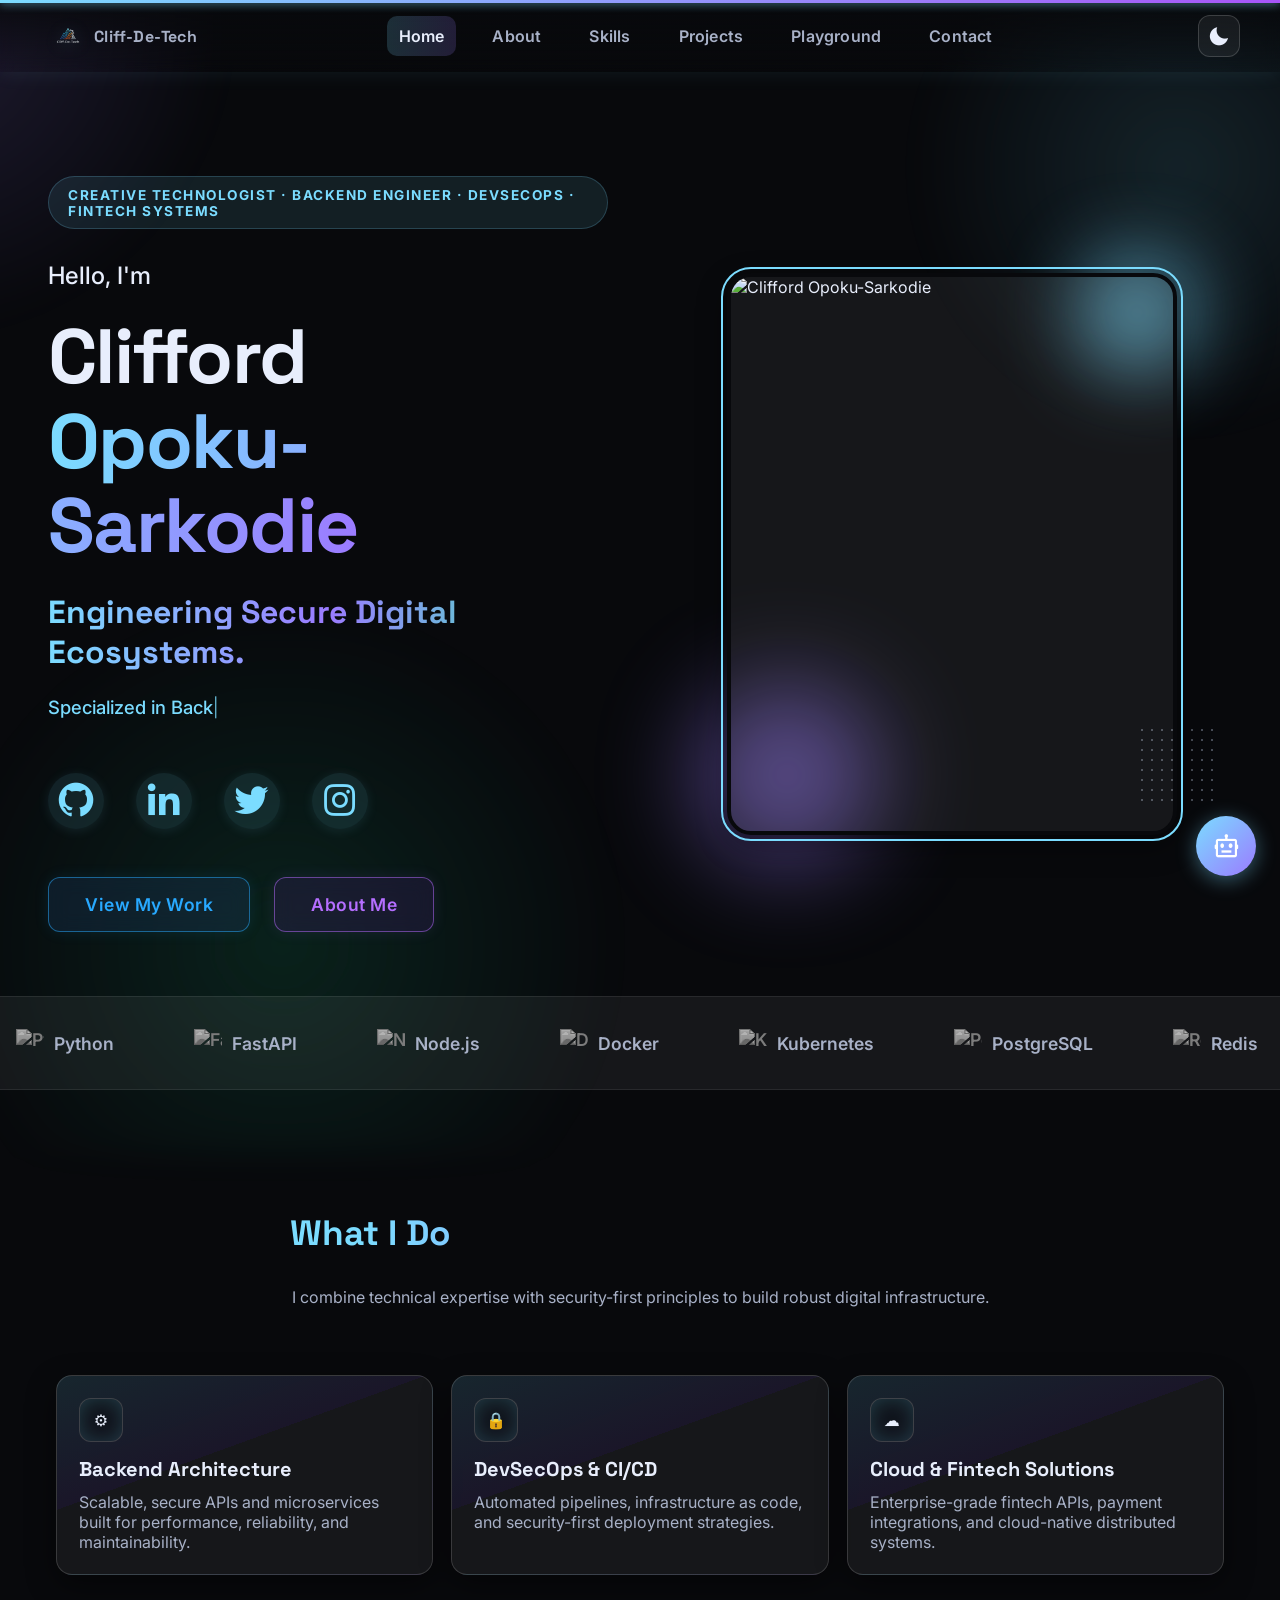
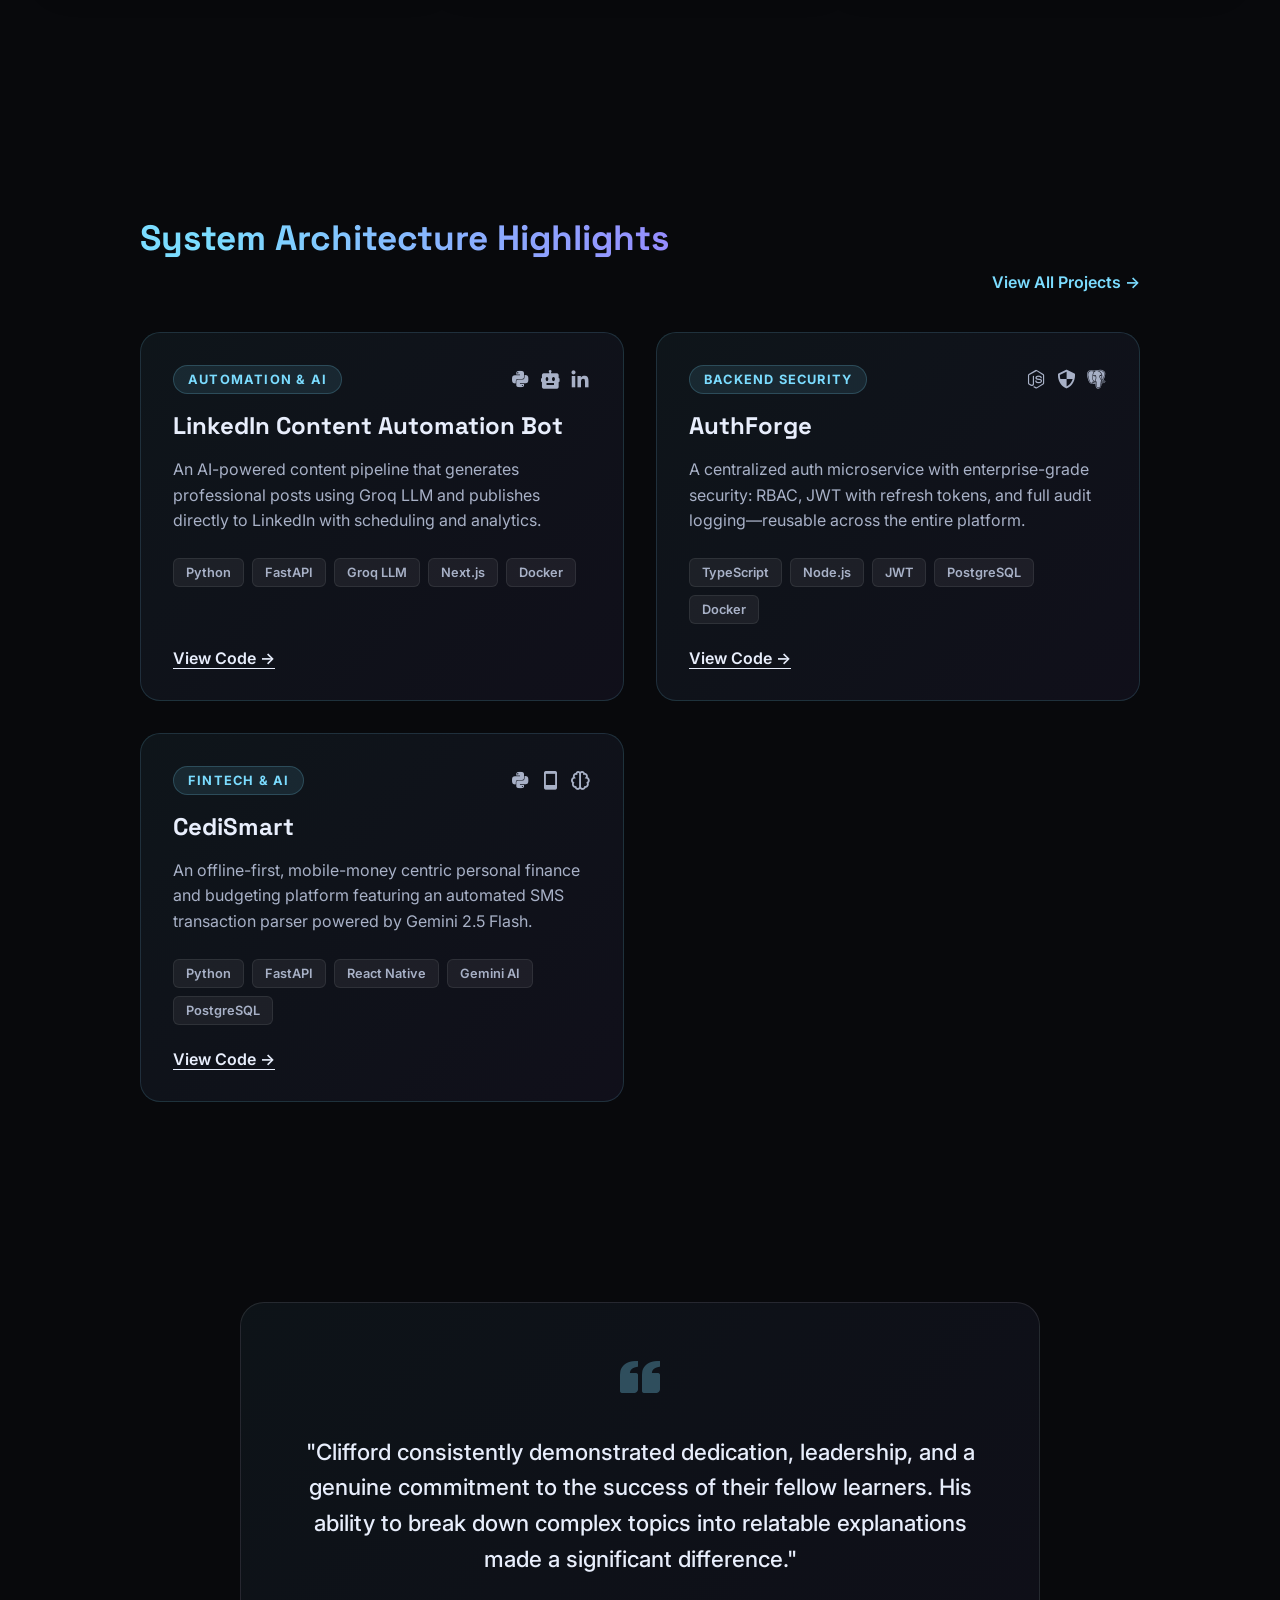
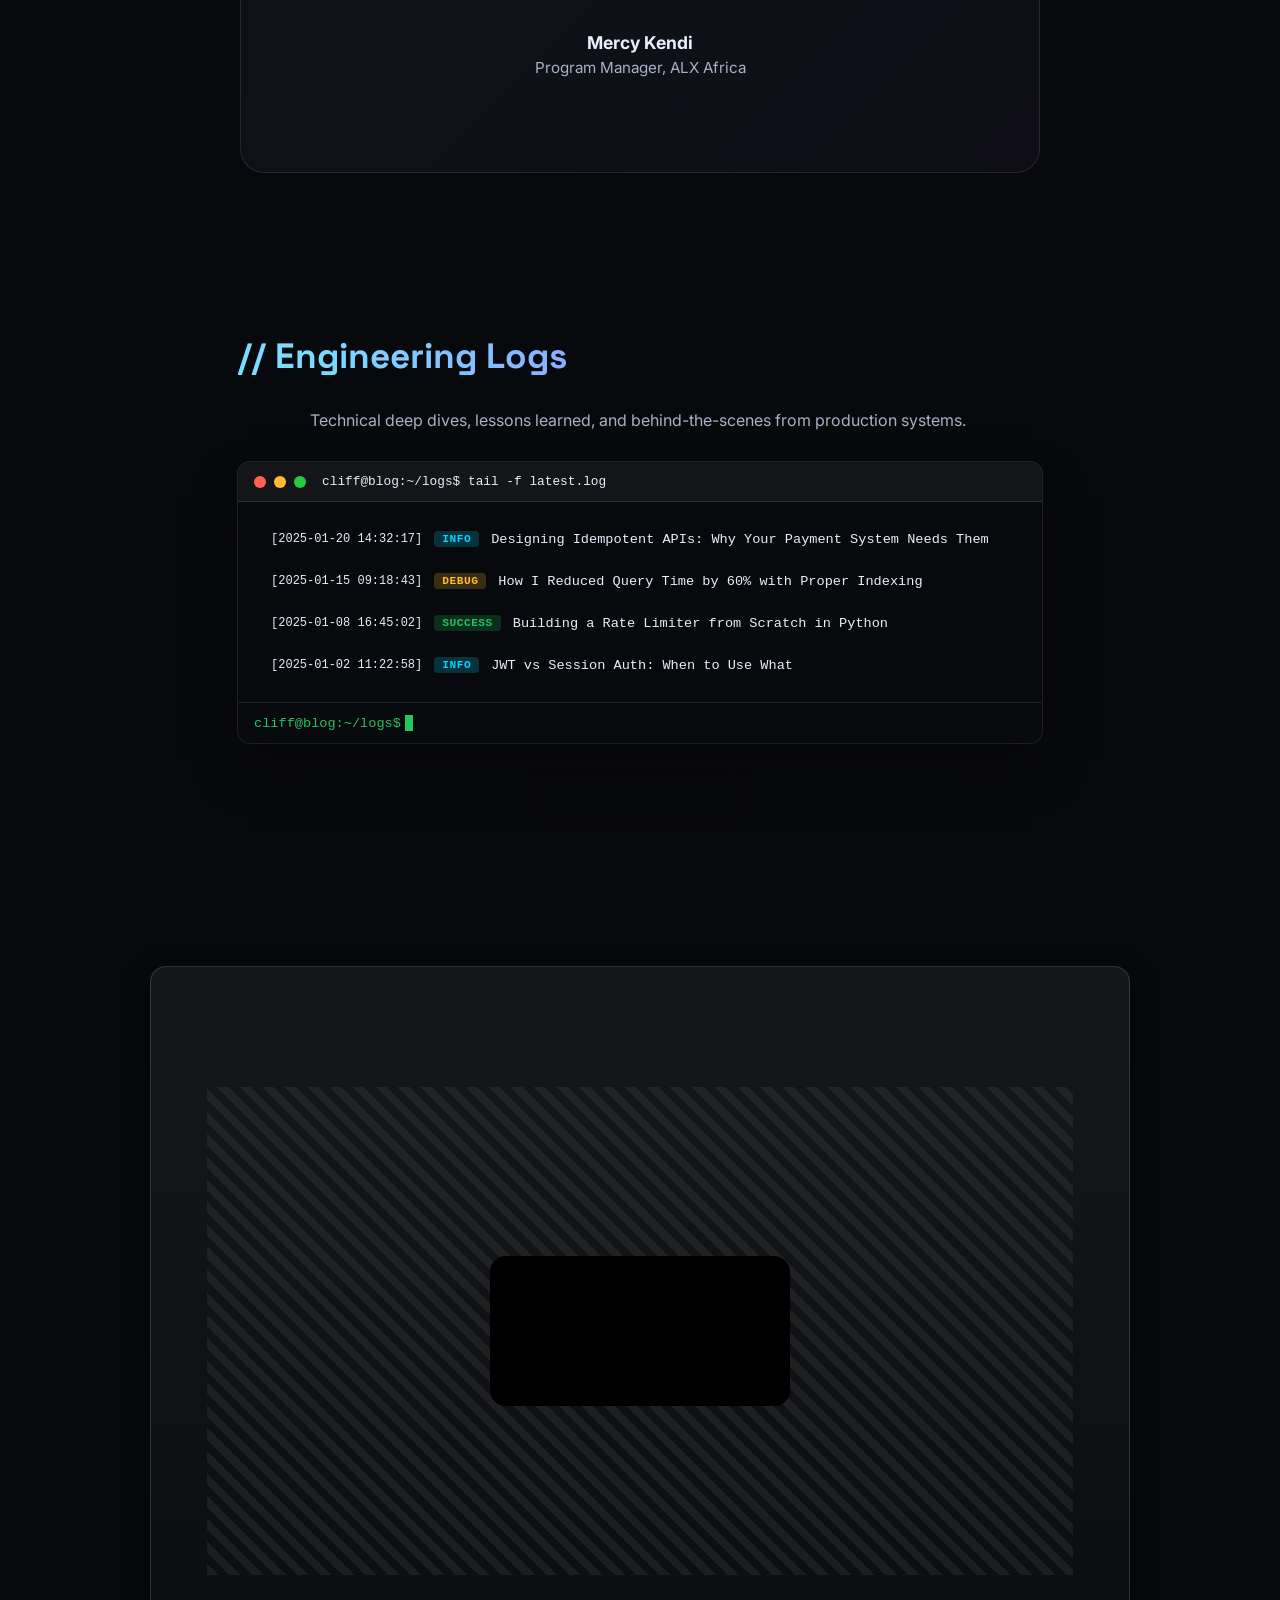
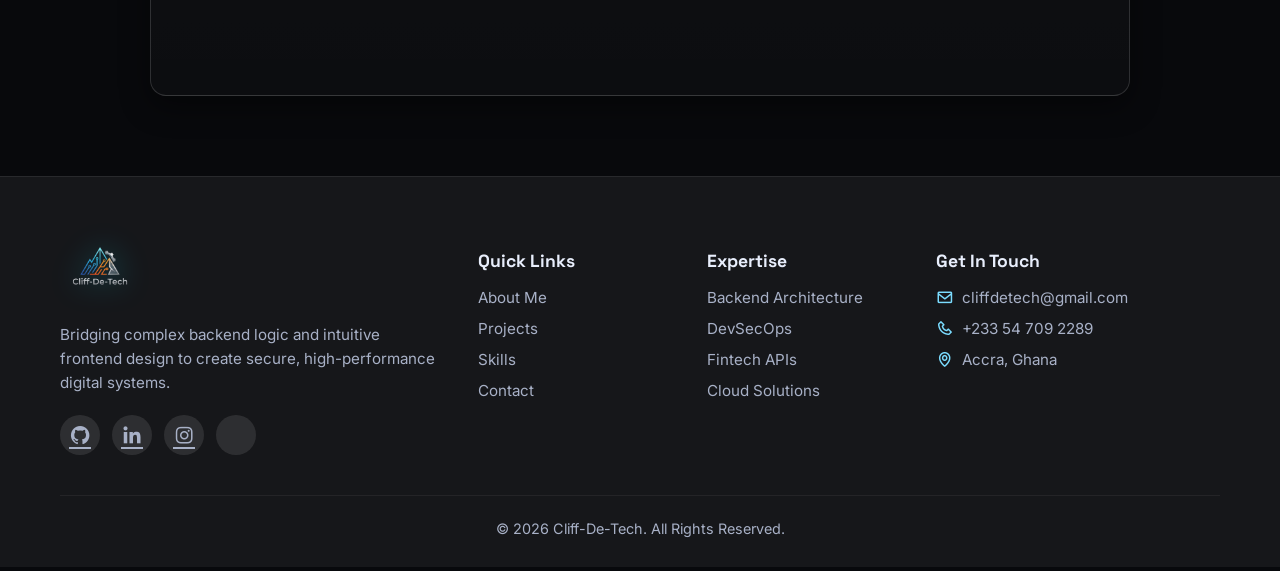
==== commit 99b3c1f8: "Optimize portfolio UI/UX, add CediSmart project, fix PWA bugs, update certifications, and add JSON-L" ====
--- a/index.html
+++ b/index.html
@@ -54,12 +54,18 @@
   "@context": "https://schema.org",
   "@type": "Person",
   "name": "Clifford Opoku-Sarkodie",
+  "alternateName": "Cliff-De-Tech",
   "url": "https://cliffdetech.dev/",
   "image": "https://cliffdetech.dev/assets/me.webp",
   "logo": "https://cliffdetech.dev/assets/icons/favicon.svg",
   "jobTitle": "Backend Software Engineer, DevSecOps Specialist, Creative Technologist",
   "description": "Backend Engineer specializing in secure systems, Fintech APIs, and DevSecOps. Based in Accra, Ghana.",
   "nationality": "Ghanaian",
+  "address": {
+    "@type": "PostalAddress",
+    "addressLocality": "Accra",
+    "addressCountry": "GH"
+  },
   "alumniOf": [
     {
       "@type": "CollegeOrUniversity",
@@ -68,6 +74,35 @@
     {
       "@type": "Organization",
       "name": "ALX Africa"
+    }
+  ],
+  "hasCredential": [
+    {
+      "@type": "EducationalOccupationalCredential",
+      "name": "Back-End Web Development Certificate",
+      "credentialCategory": "Certificate",
+      "recognizedBy": {
+        "@type": "Organization",
+        "name": "ALX Africa"
+      }
+    },
+    {
+      "@type": "EducationalOccupationalCredential",
+      "name": "Data Engineer Associate",
+      "credentialCategory": "Professional Certification",
+      "recognizedBy": {
+        "@type": "Organization",
+        "name": "DataCamp"
+      }
+    },
+    {
+      "@type": "EducationalOccupationalCredential",
+      "name": "Professional Foundations Certificate",
+      "credentialCategory": "Certificate",
+      "recognizedBy": {
+        "@type": "Organization",
+        "name": "ALX Africa"
+      }
     }
   ],
   "sameAs": [
@@ -304,6 +339,29 @@
         <a href="https://github.com/cliff-de-tech/AuthForge" target="_blank" rel="noopener" class="text-link">View Code
           &rarr;</a>
       </article>
+
+      <!-- Technical Insight Card 3: CediSmart -->
+      <article class="insight-card">
+        <div class="insight-header">
+          <span class="insight-badge">Fintech & AI</span>
+          <div class="insight-icons">
+            <i class='bx bxl-python'></i>
+            <i class='bx bx-mobile'></i>
+            <i class='bx bx-brain'></i>
+          </div>
+        </div>
+        <h3 class="insight-title">CediSmart</h3>
+        <p class="insight-desc">An offline-first, mobile-money centric personal finance and budgeting platform featuring an automated SMS transaction parser powered by Gemini 2.5 Flash.</p>
+        <div class="insight-tech-tags">
+          <span>Python</span>
+          <span>FastAPI</span>
+          <span>React Native</span>
+          <span>Gemini AI</span>
+          <span>PostgreSQL</span>
+        </div>
+        <a href="https://github.com/cliff-de-tech/CediSmart" target="_blank" rel="noopener" class="text-link">View Code
+          &rarr;</a>
+      </article>
     </div>
   </section>
 
--- a/CSS/style.min.css
+++ b/CSS/style.min.css
@@ -1 +1 @@
-a.button[href*=Recommendation_Letter]{background:linear-gradient(90deg,#7bdcff 10%,#9b7bff 90%);color:#222}a.button[href*=Recommendation_Letter]:hover{background:linear-gradient(90deg,#9b7bff 10%,#7bdcff 90%);color:#fff}#contact .card{background:linear-gradient(135deg,rgba(123,220,255,.1) 0,rgba(155,123,255,.1) 100%);border:1.5px solid rgba(123,220,255,.15);border-radius:22px;box-shadow:0 6px 24px rgba(123,220,255,.1)}body.light-theme #contact .card{background:linear-gradient(135deg,rgba(0,123,255,.08) 0,rgba(88,59,255,.08) 100%);border-color:rgba(0,0,0,.1)}*{box-sizing:border-box}html{height:100%}body,h1,h2,h3,p,ul{margin:0}ul{padding:0;list-style:none}img,video{display:block;max-width:100%;height:auto}:root{--bg:#08090c;--text:#e8eefc;--muted:#a8b1c7;--accent:#7bdcff;--accent-2:#9b7bff;--accent-3:#37ffb1;--glass:rgba(255, 255, 255, 0.06);--glass-2:rgba(255, 255, 255, 0.1);--shadow:0 10px 30px rgba(0, 0, 0, .45);--radius:16px;--radius-sm:10px;--nav-h:72px}body.light-theme{--bg:#f0f5f9;--text:#1d2a3a;--muted:#5a6779;--accent:#007bff;--accent-2:#583bff;--accent-3:#00c47b;--glass:rgba(255, 255, 255, 0.7);--glass-2:rgba(0, 0, 0, 0.06);--shadow:0 10px 30px rgba(0, 0, 0, .1)}html{scroll-behavior:smooth}body{font-family:Inter,system-ui,-apple-system,Segoe UI,Roboto,Arial,sans-serif;color:var(--text);background:var(--bg);overflow-x:hidden;transition:background .3s,color .3s;min-height:100vh;display:flex;flex-direction:column}#bg-canvas{position:fixed;inset:0;width:100%;height:100%;z-index:-2;background:radial-gradient(1200px 800px at 10% 10%,#0b1020 0,#07080f 60%,#05060a 100%)}body.light-theme #bg-canvas{background:radial-gradient(1200px 800px at 10% 10%,#eef4f8 0,#e6ecf0 60%,#dfe5e9 100%)}.bg-overlay-gradient{content:"";position:fixed;inset:-20vmax;z-index:-1;pointer-events:none;background:radial-gradient(40vmax 40vmax at 10% 20%,rgba(155,123,255,.16),transparent 60%),radial-gradient(35vmax 35vmax at 80% 30%,rgba(123,220,255,.12),transparent 60%),radial-gradient(45vmax 45vmax at 30% 85%,rgba(55,255,177,.1),transparent 60%);filter:blur(16px) saturate(120%);animation:drift 28s linear infinite alternate}@media (max-width:768px){.bg-overlay-gradient{filter:none;animation:none;background:radial-gradient(60vw 60vw at 10% 20%,rgba(155,123,255,.12),transparent 50%),radial-gradient(50vw 50vw at 80% 30%,rgba(123,220,255,.08),transparent 50%)}}@media (prefers-reduced-motion:reduce){.bg-overlay-gradient{animation:none}}body.light-theme .bg-overlay-gradient{background:radial-gradient(40vmax 40vmax at 10% 20%,rgba(88,59,255,.18),transparent 60%),radial-gradient(35vmax 35vmax at 80% 30%,rgba(0,123,255,.15),transparent 60%),radial-gradient(45vmax 45vmax at 30% 85%,rgba(0,196,123,.12),transparent 60%)}@keyframes drift{0%{transform:translate3d(0,0,0) rotate(0)}50%{transform:translate3d(2vmax,-1vmax,0) rotate(10deg)}100%{transform:translate3d(-3vmax,2vmax,0) rotate(-8deg)}}@media (max-width:700px){.nav{position:relative;z-index:100}.nav ul{display:none;flex-direction:column;align-items:center;position:absolute;top:56px;right:12px;left:auto;background:rgba(30,60,100,.85);-webkit-backdrop-filter:blur(12px);backdrop-filter:blur(12px);border-radius:14px;box-shadow:0 4px 18px rgba(123,220,255,.12);padding:12px 0 8px 0;gap:8px;min-width:160px;width:170px;transition:opacity .2s}body.light-theme .nav ul{background:rgba(255,255,255,.85);box-shadow:0 4px 18px rgba(0,0,0,.12)}.nav ul.open{display:flex}.nav a{color:#fff;font-size:1.08rem;font-weight:600;padding:10px 0;border-radius:8px;background:0 0;transition:background .2s,color .2s;text-align:center;width:100%;display:block}body.light-theme .nav a{color:var(--text)}.nav a.active,.nav a:hover{background:linear-gradient(90deg,rgba(123,220,255,.18),rgba(155,123,255,.18));color:#7bdcff}body.light-theme .nav a.active,body.light-theme .nav a:hover{background:linear-gradient(90deg,rgba(0,123,255,.1),rgba(88,59,255,.1));color:var(--accent)}.menu-btn{display:block;position:absolute;top:12px;right:16px;z-index:101;background:rgba(30,60,100,.7);border:2px solid #7bdcff;border-radius:10px;padding:6px 10px;font-size:1.7rem;color:#fff;cursor:pointer;transition:background .2s,border .2s;line-height:1}body.light-theme .menu-btn{background:rgba(255,255,255,.7);border-color:var(--accent);color:var(--text)}.menu-btn:active{background:#7bdcff;color:#222}}.nav{position:fixed;top:0;left:0;width:100%;height:var(--nav-h);display:flex;align-items:center;justify-content:space-between;padding:0 clamp(16px,4vw,40px);background:linear-gradient(to bottom,rgba(8,9,12,.85),rgba(8,9,12,0));-webkit-backdrop-filter:blur(8px);backdrop-filter:blur(8px);z-index:100;box-shadow:0 2px 18px rgba(123,220,255,.08);transition:background .2s}body.light-theme .nav{background:linear-gradient(to bottom,rgba(240,245,249,.85),rgba(240,245,249,0));box-shadow:0 2px 18px rgba(0,0,0,.08)}body{padding-top:var(--nav-h)}.brand{display:flex;align-items:center;gap:10px;text-decoration:none;color:var(--text)}.brand img{width:32px;height:32px;filter:drop-shadow(0 2px 8px rgba(123, 220, 255, .25))}body.light-theme .brand img{filter:drop-shadow(0 2px 8px rgba(0, 123, 255, .25)) invert(1);mix-blend-mode:difference}.brand span{font-family:"Space Grotesk",system-ui;font-weight:700;letter-spacing:.4px;font-size:1rem}.nav ul{display:flex;gap:24px;align-items:center}.nav a{color:var(--muted);text-decoration:none;font-weight:600;letter-spacing:.2px;padding:10px 12px;border-radius:10px;transition:color .2s,background .2s,transform .2s}.nav a:hover{color:var(--text);background:var(--glass);transform:translateY(-2px)}body.light-theme .nav a:hover{color:var(--accent-2);background:var(--glass-2)}.nav a.active{color:var(--text);background:linear-gradient(90deg,rgba(123,220,255,.18),rgba(155,123,255,.18))}body.light-theme .nav a.active{background:linear-gradient(90deg,rgba(0,123,255,.1),rgba(88,59,255,.1))}.nav .menu-btn{display:none}.theme-toggle{background:var(--glass);border:1px solid rgba(255,255,255,.16);width:42px;height:42px;border-radius:12px;display:flex;align-items:center;justify-content:center;cursor:pointer;color:var(--text);font-size:22px;margin-left:16px;transition:background .2s,border-color .2s}.theme-toggle:hover{background:var(--glass-2)}body.light-theme .theme-toggle{border-color:rgba(0,0,0,.16)}@media (max-width:700px){.theme-toggle{position:absolute;top:12px;right:80px;z-index:101;background:rgba(30,60,100,.7);border:2px solid #7bdcff;width:46px;height:46px;padding:6px}body.light-theme .theme-toggle{background:rgba(255,255,255,.7);border-color:var(--accent);color:var(--text)}}.custom-hero{display:grid;grid-template-columns:1fr 1fr;gap:clamp(2rem,5vw,4rem);align-items:center;justify-content:center;min-height:90vh;width:100%;max-width:1280px;margin:0 auto;padding:calc(var(--nav-h) + 2rem) clamp(1.5rem,5vw,3rem) 4rem;position:relative;z-index:1}.hero-left{display:flex;flex-direction:column;justify-content:center;gap:1.5rem;order:1}.hero-badge{display:inline-block;background:rgba(123,220,255,.1);color:var(--accent);font-size:.85rem;font-weight:700;text-transform:uppercase;letter-spacing:1.5px;padding:.6rem 1.2rem;border-radius:99px;border:1px solid rgba(123,220,255,.2);align-self:flex-start;margin-bottom:.5rem}body.light-theme .hero-badge{background:rgba(0,123,255,.08);border-color:rgba(0,123,255,.2);color:var(--accent)}.hero-intro{font-size:clamp(1.2rem, 2vw, 1.5rem);color:var(--text);font-weight:500;margin:0}.hero-title{font-family:'Space Grotesk',sans-serif;font-size:clamp(3rem, 6vw, 5rem);font-weight:800;line-height:1.1;letter-spacing:-.02em;margin:0;color:var(--text)}.hero-title span{background:linear-gradient(90deg,var(--accent) 0,var(--accent-2) 100%);-webkit-background-clip:text;-webkit-text-fill-color:transparent;background-clip:text}.hero-subtitle{font-size:clamp(1rem, 1.5vw, 1.2rem);color:var(--muted);max-width:500px;line-height:1.6;margin:0}.hero-socials{display:flex;gap:32px;margin:24px 0 0 0;justify-content:flex-start}.hero-socials a{display:flex;align-items:center;justify-content:center;width:56px;height:56px;font-size:2.6rem;color:#7bdcff;background:rgba(123,220,255,.1);border-radius:50%;box-shadow:0 2px 12px rgba(123,220,255,.1);transition:background .2s,color .2s,transform .2s;text-decoration:none}body.light-theme .hero-socials a{color:var(--accent);background:rgba(0,123,255,.1);box-shadow:0 2px 12px rgba(0,123,255,.1)}.hero-socials a:hover{background:linear-gradient(135deg,#7bdcff 0,#9b7bff 100%);color:#fff;transform:translateY(-6px) scale(1.15);box-shadow:0 6px 24px rgba(123,220,255,.18)}body.light-theme .hero-socials a:hover{background:linear-gradient(135deg,var(--accent) 0,var(--accent-2) 100%)}.hero-cta{display:flex;gap:24px;margin-top:24px}.button{background:rgba(255,255,255,.25);color:#1e3cff;border:1.5px solid rgba(123,220,255,.25);-webkit-backdrop-filter:blur(8px);backdrop-filter:blur(8px);font-weight:600;font-size:1.1rem;border-radius:10px;padding:16px 36px;box-shadow:0 4px 24px rgba(123,220,255,.1);transition:background .2s,color .2s,border .2s;text-decoration:none;border-radius:12px;transition:all .3s ease;-webkit-backdrop-filter:blur(10px);backdrop-filter:blur(10px);cursor:pointer;letter-spacing:.5px}.button:not(.outline){background:rgba(30,60,100,.3);color:#28a9ff;border:1px solid rgba(40,169,255,.5);box-shadow:0 0 15px rgba(40,169,255,.1)}.button:not(.outline):hover{background:rgba(40,169,255,.15);border-color:#28a9ff;color:#fff;box-shadow:0 0 20px rgba(40,169,255,.4);transform:translateY(-2px)}.button.outline{background:rgba(60,30,100,.3);color:#b56eff;border:1px solid rgba(181,110,255,.5);box-shadow:0 0 15px rgba(181,110,255,.1)}.button.outline:hover{background:rgba(181,110,255,.15);border-color:#b56eff;color:#fff;box-shadow:0 0 20px rgba(181,110,255,.4);transform:translateY(-2px)}body.light-theme .button{background:rgba(0,0,0,.05);color:var(--accent-2);border:1.5px solid rgba(0,0,0,.1)}body.light-theme .button.outline{background:0 0;color:var(--accent);border:1.5px solid var(--accent)}body.light-theme .button.outline:hover,body.light-theme .button:hover{background:linear-gradient(90deg,var(--accent) 10%,var(--accent-2) 90%);color:#fff;border-color:var(--accent-2)}.hero-right{position:relative;display:flex;justify-content:center;align-items:center;order:2}.hero-image-container{position:relative;width:100%;max-width:450px;aspect-ratio:4/5;border-radius:24px;z-index:1}.hero-image{width:100%;height:100%;object-fit:cover;border-radius:24px;box-shadow:var(--shadow);border:4px solid var(--bg);outline:2px solid var(--accent);outline-offset:4px;background:var(--glass)}.hero-shape-1{position:absolute;top:-20px;right:-20px;width:120px;height:120px;background:var(--accent);border-radius:50%;z-index:-1;filter:blur(40px);opacity:.6}.hero-shape-2{position:absolute;bottom:-30px;left:-30px;width:180px;height:180px;background:var(--accent-2);border-radius:50%;z-index:-1;filter:blur(50px);opacity:.5}.hero-dots-grid{position:absolute;bottom:30px;right:-40px;width:80px;height:80px;background-image:radial-gradient(var(--muted) 1px,transparent 1px);background-size:10px 10px;opacity:.4;z-index:-1}@media (max-width:900px){.custom-hero{grid-template-columns:1fr;text-align:center;gap:3rem;padding-top:calc(var(--nav-h) + 1rem)}.hero-left{order:2;align-items:center}.hero-right{order:1}.hero-badge{align-self:center}.hero-subtitle{margin:0 auto}.hero-cta{justify-content:center}.hero-image-container{max-width:320px}.hero-image{outline-offset:3px;border-width:3px}.hero-dots-grid{right:-20px}}.tech-stack-marquee{width:100%;overflow:hidden;background:var(--glass);border-top:1px solid rgba(255,255,255,.08);border-bottom:1px solid rgba(255,255,255,.08);padding:24px 0;white-space:nowrap;position:relative}body.light-theme .tech-stack-marquee{background:rgba(0,0,0,.02);border-color:rgba(0,0,0,.05)}.marquee-content{display:inline-flex;gap:48px;animation:marquee 20s linear infinite}.marquee-content span{display:flex;align-items:center;gap:8px;font-size:1.2rem;color:var(--muted);font-weight:600}.marquee-content i{font-size:1.5rem;color:var(--accent)}@keyframes marquee{0%{transform:translateX(0)}100%{transform:translateX(-50%)}}.section-header{display:flex;justify-content:space-between;align-items:flex-end;margin-bottom:40px;width:100%;max-width:1000px;margin-left:auto;margin-right:auto}.section-header.center-text{flex-direction:column;align-items:center;text-align:center}.view-all-link{color:var(--accent);text-decoration:none;font-weight:600;transition:transform .2s}.view-all-link:hover{transform:translateX(4px)}.featured-grid{display:flex;flex-direction:column;gap:80px;max-width:1000px;margin:0 auto}.featured-item{display:flex;align-items:center;gap:60px}.featured-item.reverse{flex-direction:row-reverse}.featured-img-container{flex:1;border-radius:16px;overflow:hidden;box-shadow:var(--shadow);border:1px solid var(--glass-2);transform-style:preserve-3d;transition:transform .3s ease}.featured-img-container img{width:100%;height:auto;transition:transform .5s ease}.featured-item:hover .featured-img-container img{transform:scale(1.03)}.featured-content{flex:0.8;display:flex;flex-direction:column;gap:16px}.featured-badge{color:var(--accent);font-weight:700;text-transform:uppercase;letter-spacing:1px;font-size:.9rem}.featured-content h3{font-family:"Space Grotesk",system-ui;font-size:2rem;color:var(--text)}.text-link{color:var(--text);text-decoration:underline;text-underline-offset:4px;font-weight:600;margin-top:8px;transition:color .2s}.text-link:hover{color:var(--accent)}@media (max-width:800px){.featured-item,.featured-item.reverse{flex-direction:column;gap:24px}.featured-content,.featured-img-container{width:100%}}.testimonial-section{display:flex;justify-content:center;padding:80px 20px}.testimonial-card{background:linear-gradient(135deg,rgba(123,220,255,.05),rgba(155,123,255,.05));border:1px solid var(--glass-2);padding:48px;border-radius:24px;max-width:800px;text-align:center;position:relative}body.light-theme .testimonial-card{background:linear-gradient(135deg,rgba(0,123,255,.03),rgba(88,59,255,.03));border-color:rgba(0,0,0,.08)}.quote-icon{font-size:3rem;color:var(--accent);opacity:.3;margin-bottom:24px}.testimonial-text{font-size:1.4rem;line-height:1.6;margin-bottom:32px;font-weight:500}.testimonial-author{display:flex;flex-direction:column;align-items:center;gap:12px}.author-info h4{color:var(--text);font-size:1.1rem;margin-bottom:4px}.author-info span{color:var(--muted);font-size:.95rem}.sm-btn{padding:8px 20px;font-size:.9rem}.video-card{margin-top:10px;width:min(1280px,95vw);border-radius:var(--radius);background:linear-gradient(180deg,rgba(255,255,255,.06),rgba(255,255,255,.02));border:1px solid rgba(255,255,255,.14);overflow:hidden;box-shadow:var(--shadow);position:relative;isolation:isolate}body.light-theme .video-card{border:1px solid rgba(0,0,0,.14);background:0 0;box-shadow:var(--shadow)}body.light-theme .video-card:hover{box-shadow:0 12px 40px rgba(0,0,0,.15)}.about .card:hover,.about .profile:hover,.tile:hover,.video-card:hover{transform:translateY(-4px);box-shadow:0 12px 40px rgba(123,220,255,.25)}.video-card .frame{aspect-ratio:16/9;background:repeating-linear-gradient(45deg,rgba(255,255,255,.06) 0 8px,transparent 8px 16px);display:grid;place-items:center;color:var(--muted);font-weight:600}body.light-theme .video-card .frame{background:repeating-linear-gradient(45deg,rgba(0,0,0,.06) 0 8px,transparent 8px 16px)}.video-card .play{position:absolute;inset:auto auto 16px 16px;background:rgba(0,0,0,.6);color:var(--text);border:1px solid rgba(255,255,255,.2);padding:10px 14px;border-radius:999px;display:flex;gap:8px;align-items:center;cursor:pointer;-webkit-backdrop-filter:blur(6px);backdrop-filter:blur(6px);transition:transform .12s}body.light-theme .video-card .play{background:rgba(255,255,255,.6);color:var(--text);border:1px solid rgba(0,0,0,.2)}.video-card .play:hover{transform:translateY(-1px)}.video-card .glow{position:absolute;inset:-40% -30% auto auto;width:60%;height:60%;background:radial-gradient(closest-side,rgba(123,220,255,.25),transparent 70%);filter:blur(40px);pointer-events:none;mix-blend-mode:screen}section{padding:clamp(60px,10vw,120px) clamp(18px,6vw,56px);position:relative;margin:0}.section-title{font-family:"Space Grotesk",system-ui;font-size:clamp(28px, 3.8vw, 46px);margin-bottom:18px}.section-desc{color:var(--muted);max-width:800px;margin-bottom:28px}.about-sections{margin:48px 0 0 0;background:0 0;padding:32px 0;width:100%;display:flex;flex-direction:column;align-items:center}.section-title{font-size:2.2rem;font-weight:800;margin-bottom:32px;font-family:'Space Grotesk',Inter,Arial,sans-serif;background:linear-gradient(90deg,#7bdcff 10%,#9b7bff 90%);-webkit-background-clip:text;background-clip:text;-webkit-text-fill-color:transparent;text-align:left;width:100%;max-width:700px}body.light-theme .section-title{background:linear-gradient(90deg,var(--accent) 10%,var(--accent-2) 90%);-webkit-background-clip:text;background-clip:text;-webkit-text-fill-color:transparent}.about-cards{display:flex;flex-direction:column;gap:36px;width:100%;max-width:700px}.about-card{display:flex;background:linear-gradient(135deg,rgba(123,220,255,.1) 0,rgba(155,123,255,.1) 100%);border-radius:22px;box-shadow:0 6px 24px rgba(123,220,255,.1);padding:32px 20px;align-items:flex-start;gap:24px;margin-bottom:0;-webkit-backdrop-filter:blur(16px);backdrop-filter:blur(16px);border:1.5px solid rgba(123,220,255,.15);width:100%;transition:box-shadow .2s,transform .2s}.about-card:hover{box-shadow:0 12px 32px rgba(123,220,255,.18);transform:translateY(-4px) scale(1.015)}.about-card-left{min-width:160px;background:linear-gradient(135deg,rgba(123,220,255,.12) 0,rgba(155,123,255,.12) 100%);border-radius:16px;padding:16px 18px;font-size:1rem;font-family:Inter,Arial,sans-serif;color:#fff;display:flex;flex-direction:column;gap:8px;align-items:flex-start;box-shadow:0 2px 12px rgba(123,220,255,.1);border:1px solid rgba(123,220,255,.1)}.about-card-date{font-size:1.1rem;font-weight:700;margin-bottom:8px;display:block;background:linear-gradient(90deg,#7bdcff 10%,#9b7bff 90%);-webkit-background-clip:text;background-clip:text;-webkit-text-fill-color:transparent}.about-card-left strong{color:#fff;font-weight:700}body.light-theme .about-card-left strong{color:var(--text)}.about-card-left em{color:#7bdcff;font-style:italic;font-size:.98em}body.light-theme .about-card-left em{color:var(--accent)}.about-card-right{font-size:1.08rem;color:#fff;line-height:1.7;flex:1}body.light-theme .about-card h2,body.light-theme .about-card h3,body.light-theme .about-card li,body.light-theme .about-card-right{color:var(--text)}.about-experience-header{width:100%;max-width:700px;display:flex;justify-content:flex-end;align-items:center;margin-bottom:18px}.about-experience-header .button,.view-cert-btn{font-size:1rem;padding:12px 24px;border-radius:8px;font-weight:600;background:linear-gradient(90deg,#7bdcff 10%,#9b7bff 90%);color:#222;border:none;display:flex;align-items:center;gap:8px;box-shadow:0 2px 12px rgba(123,220,255,.1);cursor:pointer;transition:background .2s,color .2s,transform .2s,box-shadow .2s;outline:0;text-decoration:none;will-change:transform;animation:fadeUp .8s}.about-experience-header .button:hover,.view-cert-btn:hover{background:linear-gradient(90deg,#9b7bff 10%,#7bdcff 90%);color:#fff;transform:translateY(-2px) scale(1.04);box-shadow:0 6px 24px rgba(123,220,255,.18)}@keyframes fadeUp{from{opacity:0;transform:translateY(24px)}to{opacity:1;transform:none}}@media (max-width:900px){.about-cards,.about-experience-header,.section-title{max-width:90vw;margin-left:auto;margin-right:auto}.about-card{flex-direction:column;gap:18px;padding:18px}.about-card-left{min-width:unset;width:100%;align-items:flex-start}.about-card-right{max-height:60px;overflow:hidden;position:relative;-webkit-mask-image:linear-gradient(to bottom,black 50%,transparent 100%);mask-image:linear-gradient(to bottom,black 50%,transparent 100%);transition:max-height .5s ease-in-out}.about-card-right.expanded{max-height:500px;-webkit-mask-image:none;mask-image:none}.read-more-btn{display:block;background:var(--glass-2);color:var(--accent);border:1px solid var(--accent);border-radius:8px;padding:8px 16px;margin-top:12px;cursor:pointer;font-weight:600;text-align:center;align-self:flex-start}}.combined-experience{flex-direction:column;gap:0;padding:24px}.experience-divider{width:100%;height:1px;background:rgba(255,255,255,.1);margin:28px 0 24px 0}.combined-experience .company-header:not(:first-child){margin-top:0;padding-bottom:20px;border-bottom:none}.single-experience{flex-direction:column;gap:0;padding:24px;margin-top:20px}.single-experience .company-header{margin-bottom:20px;padding-bottom:0;border-bottom:none}.role-content-single{color:var(--text-2);font-size:.9rem;line-height:1.6;margin-top:16px}.role-content-single p{margin:0 0 12px 0}.company-header{display:flex;align-items:center;gap:16px;margin-bottom:24px;padding-bottom:20px;border-bottom:1px solid rgba(255,255,255,.1)}.company-logo{width:48px;height:48px;border-radius:8px;object-fit:cover;background:var(--glass);border:1px solid rgba(255,255,255,.1)}.company-info h3{font-size:1.1rem;font-weight:600;color:var(--text);margin:0 0 4px 0}.company-info p{font-size:.9rem;color:var(--text-2);margin:0}.role-item{position:relative;padding-left:32px;padding-bottom:28px;border-left:2px solid rgba(255,255,255,.15);margin-left:6px}.role-item:last-child{padding-bottom:0;border-left:none}.role-item::before{content:'';position:absolute;left:-6px;top:6px;width:10px;height:10px;border-radius:50%;background:linear-gradient(135deg,var(--accent),var(--accent-2));border:2px solid var(--bg);box-shadow:0 0 0 2px rgba(123,220,255,.3)}.role-header{display:flex;justify-content:space-between;align-items:flex-start;margin-bottom:12px;gap:16px;flex-wrap:wrap}.role-header h4{font-size:1rem;font-weight:600;color:var(--text);margin:0}.role-date{font-size:.85rem;color:var(--text-2);white-space:nowrap}.role-content{color:var(--text-2);font-size:.9rem;line-height:1.6}.role-content p{margin:0 0 12px 0}.role-list{margin:12px 0 0 0;padding-left:20px;list-style:disc}.role-list li{margin-bottom:8px;color:var(--text-2);line-height:1.6}.role-content strong{color:var(--text);font-weight:600}.role-project-link{display:inline-flex;align-items:center;gap:6px;margin-top:12px;font-size:.9rem;color:var(--text);text-decoration:none;font-weight:400;transition:all .2s ease;opacity:.8}.role-project-link:hover{opacity:1;color:var(--accent)}.role-project-link i{font-size:1rem;opacity:.7;transition:opacity .2s ease}.role-project-link:hover i{opacity:1}.role-meta{margin-bottom:12px;font-size:.9rem;color:var(--text-2)}.role-meta p{margin:4px 0;line-height:1.5}.role-media{display:flex;gap:16px;margin-top:16px;flex-wrap:wrap}.media-item{flex:1;min-width:200px;max-width:280px;background:var(--glass);border:1px solid rgba(255,255,255,.1);border-radius:8px;overflow:hidden;transition:transform .3s ease,box-shadow .3s ease;cursor:pointer}.media-item:hover{transform:translateY(-4px);box-shadow:0 8px 16px rgba(0,0,0,.3)}.media-item img{width:100%;height:150px;object-fit:cover;display:block}.media-caption{padding:12px}.media-caption strong{display:block;font-size:.85rem;color:var(--text);margin-bottom:4px}.media-caption span{font-size:.8rem;color:var(--text-2);line-height:1.4}@media (max-width:768px){.combined-experience{padding:18px}.company-header{gap:12px;margin-bottom:20px;padding-bottom:16px}.experience-divider{margin:20px 0 20px 0}.company-logo{width:40px;height:40px}.company-info h3{font-size:1rem}.company-info p{font-size:.85rem}.role-item{padding-left:24px;padding-bottom:24px}.role-header{flex-direction:column;gap:4px}.role-header h4{font-size:.95rem}.role-date{font-size:.8rem}.role-content{font-size:.85rem}.single-experience{padding:18px;margin-top:16px}.role-media{flex-direction:column;gap:12px}.media-item{max-width:100%}}.about{display:grid;grid-template-columns:1.1fr .9fr;gap:clamp(22px,4vw,44px);align-items:center}.about .card{background:linear-gradient(135deg,rgba(123,220,255,.1) 0,rgba(155,123,255,.1) 100%);border:1.5px solid rgba(123,220,255,.15);padding:clamp(16px,2.4vw,24px);border-radius:22px;box-shadow:0 6px 24px rgba(123,220,255,.1)}body.light-theme .about .card{background:linear-gradient(135deg,rgba(0,123,255,.08) 0,rgba(88,59,255,.08) 100%);border-color:rgba(0,0,0,.1)}.about .profile{border-radius:var(--radius);overflow:hidden;border:1px solid rgba(8,4,50,.12);transform:translateZ(0)}.grid{--size:320px;display:grid;grid-template-columns:repeat(auto-fill,minmax(min(var(--size),100%),1fr));gap:18px}.tile{position:relative;border-radius:var(--radius-sm);overflow:hidden;background:linear-gradient(180deg,rgba(255,255,255,.06),rgba(255,255,255,.02));border:1px solid rgba(255,255,255,.12);cursor:pointer;isolation:isolate;transform:translateZ(0)}.tile img{width:100%;height:240px;object-fit:cover;transition:transform .6s ease}.tile:hover img{transform:scale(1.06)}.tile .meta{position:absolute;inset:auto 10px 10px 10px;display:flex;align-items:center;justify-content:space-between;gap:10px;background:rgba(0,0,0,.45);padding:10px 12px;border-radius:12px;color:var(--text);border:1px solid rgba(255,255,255,.12);-webkit-backdrop-filter:blur(6px);backdrop-filter:blur(6px)}.badge{font-size:12px;color:var(--accent);font-weight:800;text-transform:uppercase;letter-spacing:.6px}.lightbox{position:fixed;inset:0;display:none;place-items:center;background:rgba(0,0,0,.8);z-index:50;padding:26px}body.light-theme .lightbox{background:rgba(255,255,255,.8)}.lightbox.open{display:grid;animation:fadeIn .18s}@keyframes fadeIn{from{opacity:0}to{opacity:1}}.lightbox-content{position:relative;max-width:min(96vw,1200px);width:100%;display:grid;gap:12px}.lightbox-media{border-radius:12px;overflow:hidden;border:1px solid rgba(255,255,255,.2)}body.light-theme .lightbox-media{border-color:rgba(0,0,0,.2)}.lightbox img{width:100%;height:auto;display:block}.lightbox .ctrls{display:flex;align-items:center;justify-content:space-between;gap:12px;color:var(--text)}body.light-theme .lightbox .ctrls{color:var(--text)}.icon-btn{background:rgba(255,255,255,.1);color:var(--text);border:1px solid rgba(255,255,255,.25);border-radius:12px;padding:10px 14px;cursor:pointer}body.light-theme .icon-btn{background:rgba(0,0,0,.1);color:var(--text);border-color:rgba(0,0,0,.25)}.icon-btn:hover{background:rgba(255,255,255,.2)}body.light-theme .icon-btn:hover{background:rgba(0,0,0,.2)}@keyframes floatY{0%{transform:translateY(0)}50%{transform:translateY(-18px)}100%{transform:translateY(0)}}.float-animate{animation:floatY 3.8s ease-in-out infinite}.tabs{display:flex;gap:12px;margin-bottom:24px}.tab-btn{background:var(--glass);color:var(--muted);border:1px solid rgba(123,220,255,.18);border-radius:999px;padding:10px 22px;font-family:"Space Grotesk",system-ui;font-weight:700;font-size:1rem;cursor:pointer;transition:background .18s,color .18s,border-color .18s;box-shadow:0 2px 8px rgba(123,220,255,.08)}body.light-theme .tab-btn{border-color:rgba(0,0,0,.18)}.tab-btn:focus,.tab-btn:hover{transform:translateY(-4px);background:linear-gradient(90deg,rgba(123,220,255,.18),rgba(155,123,255,.18));color:var(--accent);border-color:var(--accent);outline:0}.tab-btn.active{background:linear-gradient(90deg,rgba(123,220,255,.28),rgba(155,123,255,.28));color:var(--text);border-color:var(--accent-2);box-shadow:0 4px 16px rgba(123,220,255,.18)}body.light-theme .tab-btn.active{border-color:var(--accent-2);background:linear-gradient(90deg,rgba(0,123,255,.18),rgba(88,59,255,.18))}@media (max-width:600px){.tabs{flex-wrap:wrap;gap:8px}.tab-btn{padding:8px 14px;font-size:.95rem}}.services-grid{display:grid;grid-template-columns:repeat(auto-fit,minmax(240px,1fr));gap:18px}.service-card{background:linear-gradient(160deg,rgba(123,220,255,.14),rgba(155,123,255,.12) 40%,rgba(255,255,255,.06) 40% 100%);border:1px solid rgba(255,255,255,.15);padding:22px;border-radius:16px;box-shadow:var(--shadow);transform-style:preserve-3d;perspective:800px;position:relative;overflow:hidden;transition:transform .2s ease}body.light-theme .service-card{background:linear-gradient(160deg,rgba(0,123,255,.08),rgba(88,59,255,.06) 40%,rgba(0,0,0,.02) 40% 100%);border:1px solid rgba(0,0,0,.15)}.service-card:hover{transform:translateY(-4px)}.service-card .icon{width:44px;height:44px;border-radius:12px;display:grid;place-items:center;background:rgba(0,0,0,.4);border:1px solid rgba(255,255,255,.2);box-shadow:inset 0 0 20px rgba(123,220,255,.2)}.service-card h3{margin-top:14px;font-family:"Space Grotesk";font-size:20px}.service-card p{color:var(--muted);margin-top:10px}.service-card .chip{position:absolute;top:12px;right:12px;font-size:12px;padding:6px 10px;border-radius:999px;border:1px solid rgba(255,255,255,.2);background:rgba(0,0,0,.4)}.professional-skills-card{background:linear-gradient(135deg,rgba(123,220,255,.1) 0,rgba(155,123,255,.1) 100%);border-radius:22px;box-shadow:0 6px 24px rgba(123,220,255,.1);padding:32px 20px;margin-bottom:48px;-webkit-backdrop-filter:blur(16px);backdrop-filter:blur(16px);border:1.5px solid rgba(123,220,255,.15);width:100%;transition:box-shadow .2s,transform .2s}body.light-theme .professional-skills-card{background:linear-gradient(135deg,rgba(0,123,255,.08) 0,rgba(88,59,255,.08) 100%);border-color:rgba(0,0,0,.1)}.professional-skills-list{display:flex;flex-wrap:wrap;gap:20px;justify-content:center;margin-top:16px}.prof-skill{display:flex;align-items:center;gap:10px;background:var(--glass-2);padding:10px 18px;border-radius:99px;font-weight:600;color:var(--muted);transition:color .2s,background .2s,box-shadow .2s,transform .2s}body.light-theme .prof-skill{background:rgba(0,0,0,.05)}.prof-skill:hover{background:var(--accent);color:#08090c;box-shadow:0 4px 16px rgba(123,220,255,.18);transform:translateY(-2px) scale(1.04)}body.light-theme .prof-skill:hover{background:var(--accent);color:#fff;box-shadow:0 4px 16px rgba(0,123,255,.12);transform:translateY(-2px) scale(1.04)}.prof-skill i{font-size:1.4rem}.skills-grid{display:grid;grid-template-columns:repeat(auto-fit,minmax(min(320px,100%),1fr));gap:24px}.skill-category-card{background:linear-gradient(135deg,rgba(123,220,255,.1) 0,rgba(155,123,255,.1) 100%);border-radius:22px;box-shadow:0 6px 24px rgba(123,220,255,.1);padding:32px 20px;-webkit-backdrop-filter:blur(16px);backdrop-filter:blur(16px);border:1.5px solid rgba(123,220,255,.15);width:100%;transition:box-shadow .2s,transform .2s}.skill-category-card:hover{box-shadow:0 12px 32px rgba(123,220,255,.18);transform:translateY(-4px) scale(1.015)}.professional-skills-card:hover{box-shadow:0 12px 32px rgba(123,220,255,.18);transform:translateY(-4px) scale(1.015)}.prof-skill:hover{box-shadow:0 12px 32px rgba(123,220,255,.18);transform:translateY(-4px) scale(1.015)}body.light-theme .skill-category-card{background:linear-gradient(135deg,rgba(0,123,255,.08) 0,rgba(88,59,255,.08) 100%);border-color:rgba(0,0,0,.1)}body.light-theme .skill-category-card:hover{box-shadow:0 12px 32px rgba(0,123,255,.12)}body.light-theme .professional-skills-card:hover{box-shadow:0 12px 32px rgba(0,123,255,.12)}body.light-theme .prof-skill:hover{box-shadow:0 12px 32px rgba(0,123,255,.12)}.skill-category-title{font-family:"Space Grotesk",system-ui;font-size:1.5rem;display:flex;align-items:center;gap:12px;margin-bottom:12px;background:linear-gradient(90deg,var(--accent),var(--accent-2));-webkit-background-clip:text;background-clip:text;-webkit-text-fill-color:transparent}.skill-category-title i{font-size:1.8rem;background:linear-gradient(135deg,var(--accent),var(--accent-2));-webkit-background-clip:text;background-clip:text;-webkit-text-fill-color:transparent}.skill-category-desc{color:var(--muted);line-height:1.6;margin-bottom:24px}.tools-title{font-weight:700;color:var(--text);margin-bottom:16px;text-transform:uppercase;letter-spacing:1px;font-size:.9rem;opacity:.8}.tools-list{display:flex;flex-wrap:wrap;gap:12px}.tool-item{display:flex;align-items:center;gap:10px;background:var(--glass-2);padding:10px 18px;border-radius:99px;font-weight:600;color:var(--muted);transition:background .2s,color .2s,box-shadow .2s,transform .2s}.prof-skill:hover{background:linear-gradient(90deg,#9b7bff 10%,#7bdcff 90%);color:#fff;box-shadow:0 6px 24px rgba(123,220,255,.18);transform:translateY(-2px) scale(1.04)}body.light-theme .prof-skill:hover{background:linear-gradient(90deg,#9b7bff 10%,#7bdcff 90%);color:#fff;box-shadow:0 6px 24px rgba(0,123,255,.12);transform:translateY(-2px) scale(1.04)}body.light-theme .tool-item{background:rgba(0,0,0,.05)}.tool-icon{width:24px;height:24px}#contact{display:flex;flex-direction:column;align-items:center;justify-content:center;min-height:70vh;text-align:center}.contact-row{display:flex;flex-direction:column;align-items:center;justify-content:center;gap:32px;width:100%;max-width:600px;margin:0 auto}@media (max-width:800px){.contact-row{grid-template-columns:1fr;gap:18px}}.form{display:grid;gap:12px;max-width:720px}.input,textarea{width:100%;padding:14px 14px;border-radius:12px;color:var(--text);background:rgba(255,255,255,.06);border:1px solid rgba(255,255,255,.14);outline:0;transition:border-color .15s}body.light-theme .input,body.light-theme textarea{background:rgba(0,0,0,.06);border:1px solid rgba(0,0,0,.14)}.button .submit:hover{transform:translateY(-4px);box-shadow:0 12px 40px rgba(123,220,255,.25)}.input:focus,textarea:focus{border-color:var(--accent)}textarea{min-height:140px;resize:vertical}.reveal{opacity:0;transform:translateY(18px);transition:opacity .6s ease,transform .6s ease}.reveal.visible{opacity:1;transform:none}@media (max-width:900px){.about{grid-template-columns:1fr;align-items:start}.nav ul{display:none}.nav .menu-btn{display:grid;place-items:center;width:42px;height:42px;border-radius:10px;background:var(--glass);border:1px solid rgba(255,255,255,.16);color:var(--text)}}@media (min-width:901px){.read-more-btn{display:none}}@media (max-width:1024px){.portfolio-grid{column-count:2}}@media (max-width:768px){.portfolio-grid{column-count:1}}@media (prefers-reduced-motion:reduce){*{animation:none!important;transition:none!important}}.video-section-wrapper{margin:64px auto 0 auto;max-width:980px}.video-frame{aspect-ratio:16/9;background:#181c22;display:flex;align-items:center;justify-content:center}body.light-theme .video-frame{background:#e6ecf0}.video-element{width:100%;height:auto;border-radius:16px;background:#000}.card-description{color:var(--muted);margin-top:10px}.approach-title,.offer-title{margin-top:14px;margin-bottom:8px;font-size:1.2rem}.approach-list,.offer-list{margin-top:14px;color:var(--muted);display:grid;gap:8px;padding-left:20px}.experience-title{color:#fff;margin-top:48px}body.light-theme .experience-title{color:var(--text)}.education-title{color:#e1007b}body.light-theme .education-title{color:var(--accent-2)}.date-experience{color:#1e3cff}.date-education{color:#e1007b}.button-wrapper{margin-top:20px;display:flex;gap:12px;flex-wrap:wrap}.lightbox-title-wrapper{opacity:.8}.lightbox-hidden{display:none}.cert-image{max-width:100%;border-radius:12px}.contact-details-card{max-width:500px;margin-bottom:28px;background:var(--glass);border:1px solid rgba(255,255,255,.12);box-shadow:var(--shadow);border-radius:var(--radius);padding:22px}body.light-theme .contact-details-card{border-color:rgba(0,0,0,.12)}.contact-details-header{margin-bottom:10px;font-family:'Space Grotesk',sans-serif;font-size:22px}.contact-icons-row{display:flex;gap:16px;flex-wrap:wrap;align-items:center;margin-bottom:12px}.contact-link{color:var(--accent);text-decoration:none;display:inline-flex;align-items:center;transition:transform .2s}.contact-link:hover{transform:scale(1.1)}.contact-icon{font-size:2em}.contact-location{margin-top:12px;color:var(--muted);font-size:16px;line-height:1.7}.contact-section-title{text-align:center;margin:0 auto}.form-row{display:grid;grid-template-columns:1fr 1fr;gap:12px}.project-grid-hidden{display:none}.back-to-categories-btn{margin-bottom:32px}.lightbox-description{color:#fff;padding:10px;font-family:Inter,sans-serif}body.light-theme .lightbox-description{color:var(--text)}.portfolio-categories{display:flex;flex-direction:column;gap:24px;max-width:900px;margin:32px auto 0}.portfolio-category-card{display:flex;align-items:center;gap:24px;background:var(--glass);border:1px solid var(--glass-2);border-radius:var(--radius);padding:24px;box-shadow:var(--shadow);cursor:pointer;overflow:hidden;transition:transform .2s,box-shadow .2s}.portfolio-category-card:hover{transform:translateY(-6px) scale(1.02);box-shadow:0 12px 40px rgba(123,220,255,.25)}body.light-theme .portfolio-category-card{background:var(--glass);border:1px solid rgba(0,0,0,.08)}body.light-theme .portfolio-category-card:hover{box-shadow:0 12px 40px rgba(0,0,0,.15)}.portfolio-category-card .category-text{flex:1}.portfolio-category-card h3{font-family:"Space Grotesk",system-ui;font-size:clamp(1.4rem, 4vw, 1.8rem);margin-bottom:12px;background:linear-gradient(90deg,var(--accent),var(--accent-2));-webkit-background-clip:text;background-clip:text;-webkit-text-fill-color:transparent}.portfolio-category-card p{color:var(--muted);line-height:1.6}.portfolio-category-card .category-image{flex-basis:300px;flex-shrink:0;height:200px;border-radius:var(--radius-sm);overflow:hidden}.portfolio-category-card .category-image img{width:100%;height:100%;object-fit:cover;transition:transform .4s ease}.portfolio-category-card:hover .category-image img{transform:scale(1.08)}@media (max-width:768px){.portfolio-category-card{flex-direction:column-reverse;align-items:stretch;text-align:center}.portfolio-category-card .category-image{flex-basis:auto;width:100%;height:180px}.portfolio-grid{column-count:2}}@media (max-width:500px){.portfolio-grid{column-count:1}}@media (max-width:768px){.desktop-only{display:none!important}}@media (max-width:480px){.portfolio-category-card{padding:18px}.portfolio-category-card .category-image{height:150px}}.resume-button-container{display:flex;align-items:center;justify-content:center;margin:0 20px}@media (min-width:769px){.lightbox-media{max-height:80vh}.lightbox-media img{height:100%;object-fit:contain}}.lightbox #closeLb,.lightbox .ctrls{display:flex!important;opacity:1!important;visibility:visible!important}footer{margin-top:80px;background:var(--glass);border-top:1px solid rgba(255,255,255,.08);padding:50px clamp(20px,5vw,60px) 30px}body.light-theme footer{background:rgba(0,0,0,.02);border-top-color:rgba(0,0,0,.08)}.footer-grid{display:grid;grid-template-columns:2fr 1fr 1fr 1.5fr;gap:40px;max-width:1200px;margin:0 auto 40px}.footer-col h3{font-family:"Space Grotesk",system-ui;font-size:1.6rem;color:var(--text);margin-bottom:12px}.footer-col h4{font-family:"Space Grotesk",system-ui;font-size:1.1rem;color:var(--text);margin-bottom:16px}.footer-col p{color:var(--muted);line-height:1.6;margin-bottom:20px;font-size:.95rem}.footer-col ul{display:flex;flex-direction:column;gap:12px;list-style:none;padding:0}.footer-col ul li{display:flex;align-items:center;gap:8px;color:var(--muted);font-size:.95rem}.footer-col ul li i{font-size:1.1rem;color:var(--accent);flex-shrink:0}.footer-col ul a{color:var(--muted);text-decoration:none;transition:color .2s}.footer-col ul a:hover{color:var(--accent)}.footer-socials{display:flex;gap:12px;margin-top:16px}.footer-socials a{width:40px;height:40px;display:flex;align-items:center;justify-content:center;background:var(--glass-2);border-radius:50%;color:var(--muted);font-size:1.4rem;transition:all .2s}.footer-socials a:hover{background:var(--accent);color:#fff;transform:translateY(-2px)}body.light-theme .footer-socials a:hover{background:var(--accent);color:#fff}.footer-bottom{text-align:center;padding-top:24px;border-top:1px solid rgba(255,255,255,.06);color:var(--muted);font-size:.9rem}body.light-theme .footer-bottom{border-top-color:rgba(0,0,0,.06)}@media (max-width:900px){.footer-grid{grid-template-columns:1fr 1fr;gap:32px}}@media (max-width:600px){.footer-grid{grid-template-columns:1fr;text-align:center;gap:40px}.footer-col ul li{justify-content:center}.footer-socials{justify-content:center}}.chatbot-container{position:fixed;bottom:24px;right:24px;z-index:9999;font-family:Inter,system-ui,sans-serif}.chatbot-toggle{width:60px;height:60px;border-radius:50%;border:none;background:linear-gradient(135deg,var(--accent) 0,var(--accent-2) 100%);color:#fff;cursor:pointer;display:flex;align-items:center;justify-content:center;box-shadow:0 4px 20px rgba(123,220,255,.4);transition:all .3s ease;position:relative}.chatbot-toggle:hover{transform:scale(1.08);box-shadow:0 6px 28px rgba(123,220,255,.5)}.chatbot-toggle::before{content:"Need help? Chat with me! 💬";position:absolute;bottom:70px;right:0;background:var(--bg);border:1.5px solid var(--glass-2);padding:10px 16px;border-radius:12px;font-size:13px;color:var(--text);white-space:nowrap;box-shadow:0 4px 20px rgba(0,0,0,.25);opacity:0;visibility:hidden;transform:translateY(5px);transition:all .3s ease;pointer-events:none;z-index:1}.chatbot-toggle:hover::before{opacity:1;visibility:visible;transform:translateY(0)}.chatbot-toggle:hover~.chatbot-welcome-popup{opacity:0;visibility:hidden;transform:translateY(10px) scale(.95)}.chatbot-toggle.active::before{display:none}body.light-theme .chatbot-toggle::before{box-shadow:0 4px 20px rgba(0,0,0,.15)}.chatbot-toggle i{font-size:28px;transition:all .3s ease}.chatbot-toggle .chatbot-icon-close{position:absolute;opacity:0;transform:rotate(-90deg) scale(.5)}.chatbot-toggle.active .chatbot-icon-open{opacity:0;transform:rotate(90deg) scale(.5)}.chatbot-toggle.active .chatbot-icon-close{opacity:1;transform:rotate(0) scale(1)}.chatbot-welcome-popup{position:absolute;bottom:70px;right:0;background:var(--bg);border:1.5px solid var(--glass-2);border-radius:16px;padding:16px 20px;box-shadow:0 8px 32px rgba(0,0,0,.3);max-width:280px;opacity:0;visibility:hidden;transform:translateY(10px) scale(.95);transition:all .4s cubic-bezier(.4, 0, .2, 1);cursor:pointer;-webkit-backdrop-filter:blur(10px);backdrop-filter:blur(10px)}.chatbot-welcome-popup::after{content:'';position:absolute;bottom:-8px;right:24px;width:16px;height:16px;background:var(--bg);border-right:1.5px solid var(--glass-2);border-bottom:1.5px solid var(--glass-2);transform:rotate(45deg)}.chatbot-welcome-popup.show{opacity:1;visibility:visible;transform:translateY(0) scale(1);animation:welcomeBounce .6s cubic-bezier(.68,-.55,.265,1.55)}@keyframes welcomeBounce{0%{opacity:0;transform:translateY(10px) scale(.95)}50%{transform:translateY(-5px) scale(1.02)}100%{opacity:1;transform:translateY(0) scale(1)}}.chatbot-welcome-popup:hover{transform:translateY(-2px) scale(1.02);box-shadow:0 12px 40px rgba(123,220,255,.25);border-color:var(--accent)}body.light-theme .chatbot-welcome-popup{box-shadow:0 8px 32px rgba(0,0,0,.12)}body.light-theme .chatbot-welcome-popup:hover{box-shadow:0 12px 40px rgba(0,123,255,.18)}.welcome-content{display:flex;align-items:center;gap:12px;padding-right:24px}.welcome-emoji{font-size:32px;animation:wave 2s ease-in-out infinite;transform-origin:70% 70%}@keyframes wave{0%,100%{transform:rotate(0)}10%,30%{transform:rotate(14deg)}20%,40%{transform:rotate(-8deg)}50%{transform:rotate(0)}}.welcome-text{flex:1}.welcome-text strong{display:block;color:var(--text);font-size:15px;font-weight:600;margin-bottom:4px}.welcome-text p{color:var(--muted);font-size:13px;margin:0;line-height:1.4}.welcome-close{position:absolute;top:8px;right:8px;width:24px;height:24px;border:none;background:var(--glass);color:var(--muted);border-radius:50%;cursor:pointer;display:flex;align-items:center;justify-content:center;font-size:18px;line-height:1;transition:all .2s;opacity:.7}.welcome-close:hover{background:var(--accent);color:#fff;opacity:1;transform:scale(1.1)}.chatbot-badge{position:absolute;top:-4px;right:-4px;width:22px;height:22px;background:#ff4757;color:#fff;border-radius:50%;font-size:12px;font-weight:600;display:flex;align-items:center;justify-content:center;animation:none}.chatbot-badge.pulse{animation:badgePulse 2s infinite}@keyframes badgePulse{0%,100%{transform:scale(1)}50%{transform:scale(1.15)}}.chatbot-window{position:absolute;bottom:75px;right:0;width:380px;max-width:calc(100vw - 48px);height:520px;max-height:calc(100vh - 150px);background:var(--bg);border-radius:20px;border:1px solid var(--glass-2);box-shadow:0 10px 50px rgba(0,0,0,.4);display:flex;flex-direction:column;overflow:hidden;opacity:0;visibility:hidden;transform:translateY(20px) scale(.95);transition:all .3s cubic-bezier(.4, 0, .2, 1)}.chatbot-window.open{opacity:1;visibility:visible;transform:translateY(0) scale(1)}body.light-theme .chatbot-window{box-shadow:0 10px 50px rgba(0,0,0,.15)}.chatbot-header{background:linear-gradient(135deg,var(--accent) 0,var(--accent-2) 100%);padding:16px 20px;display:flex;align-items:center;justify-content:space-between;flex-shrink:0}.chatbot-header-info{display:flex;align-items:center;gap:12px}.chatbot-avatar{position:relative;width:44px;height:44px}.chatbot-avatar img{width:44px;height:44px;border-radius:50%;border:2px solid rgba(255,255,255,.3);object-fit:cover}.chatbot-status{position:absolute;bottom:2px;right:2px;width:12px;height:12px;background:#37ffb1;border-radius:50%;border:2px solid var(--accent)}.chatbot-header-text h4{color:#fff;font-size:16px;font-weight:600;margin:0}.chatbot-header-text span{color:rgba(255,255,255,.8);font-size:12px}.chatbot-header-actions{display:flex;align-items:center;gap:8px}.chatbot-action-btn{background:rgba(255,255,255,.15);border:none;width:32px;height:32px;border-radius:50%;color:#fff;cursor:pointer;display:flex;align-items:center;justify-content:center;transition:all .2s;position:relative}.chatbot-action-btn:hover{background:rgba(255,255,255,.25);transform:scale(1.05)}.chatbot-action-btn i{font-size:18px}.chatbot-action-btn:hover::after{content:attr(title);position:absolute;bottom:-30px;left:50%;transform:translateX(-50%);background:rgba(0,0,0,.8);color:#fff;padding:4px 8px;border-radius:6px;font-size:11px;white-space:nowrap;pointer-events:none;z-index:10}.chatbot-close{background:rgba(255,255,255,.2);border:none;width:32px;height:32px;border-radius:50%;color:#fff;cursor:pointer;display:flex;align-items:center;justify-content:center;transition:background .2s}.chatbot-close:hover{background:rgba(255,255,255,.3)}.chatbot-close i{font-size:22px}.chatbot-messages{flex:1;overflow-y:auto;padding:20px;display:flex;flex-direction:column;gap:16px;background:var(--bg)}.chatbot-messages::-webkit-scrollbar{width:6px}.chatbot-messages::-webkit-scrollbar-track{background:0 0}.chatbot-messages::-webkit-scrollbar-thumb{background:var(--glass-2);border-radius:3px}.chatbot-message{display:flex;gap:10px;align-items:flex-start;max-width:90%}.chatbot-message.animate{animation:messageSlide .3s ease-out}@keyframes messageSlide{from{opacity:0;transform:translateY(10px)}to{opacity:1;transform:translateY(0)}}.chatbot-message.user{align-self:flex-end;flex-direction:row-reverse}.chatbot-message .message-avatar{width:28px;height:28px;flex-shrink:0}.chatbot-message .message-avatar img{width:28px;height:28px;border-radius:50%;object-fit:cover}.chatbot-message .message-content{background:var(--glass);border:1px solid var(--glass-2);padding:12px 16px;border-radius:18px;font-size:14px;line-height:1.5;color:var(--text)}.chatbot-message.user .message-content{background:linear-gradient(135deg,var(--accent) 0,var(--accent-2) 100%);color:#fff;border:none}.chatbot-message .message-content a{color:var(--accent);text-decoration:underline}.chatbot-message.user .message-content a{color:#fff}.chatbot-message .message-content strong{color:var(--accent)}.chatbot-message.user .message-content strong{color:#fff}.typing-dots{display:flex;gap:4px;padding:4px 0}.typing-dots span{width:8px;height:8px;background:var(--muted);border-radius:50%;animation:typingBounce 1.4s infinite ease-in-out}.typing-dots span:first-child{animation-delay:0s}.typing-dots span:nth-child(2){animation-delay:.2s}.typing-dots span:nth-child(3){animation-delay:.4s}@keyframes typingBounce{0%,100%,80%{transform:scale(.8);opacity:.5}40%{transform:scale(1);opacity:1}}.chatbot-quick-replies{padding:12px 20px;display:flex;flex-wrap:wrap;gap:8px;border-top:1px solid var(--glass-2);background:var(--bg)}.quick-reply{background:var(--glass);border:1px solid var(--glass-2);padding:8px 14px;border-radius:20px;font-size:13px;color:var(--text);cursor:pointer;transition:all .2s}.quick-reply:hover{background:var(--accent);color:#fff;border-color:var(--accent)}.chatbot-input{display:flex;padding:16px 20px;gap:12px;border-top:1px solid var(--glass-2);background:var(--bg)}.chatbot-input input{flex:1;background:var(--glass);border:1px solid var(--glass-2);padding:12px 18px;border-radius:25px;font-size:14px;color:var(--text);outline:0;transition:border-color .2s}.chatbot-input input::placeholder{color:var(--muted)}.chatbot-input input:focus{border-color:var(--accent)}.chatbot-input button{width:44px;height:44px;border-radius:50%;border:none;background:linear-gradient(135deg,var(--accent) 0,var(--accent-2) 100%);color:#fff;cursor:pointer;display:flex;align-items:center;justify-content:center;transition:transform .2s,box-shadow .2s}.chatbot-input button:hover{transform:scale(1.05);box-shadow:0 4px 15px rgba(123,220,255,.4)}.chatbot-input button i{font-size:20px}@media (max-width:480px){.chatbot-container{bottom:16px;right:16px}.chatbot-toggle{width:54px;height:54px}.chatbot-toggle::before{bottom:65px;right:-8px;font-size:12px;padding:8px 12px;max-width:calc(100vw - 100px)}.chatbot-toggle i{font-size:24px}.chatbot-welcome-popup{bottom:65px;right:-8px;max-width:calc(100vw - 100px);padding:14px 18px}.chatbot-welcome-popup::after{right:20px}.welcome-emoji{font-size:28px}.welcome-text strong{font-size:14px}.welcome-text p{font-size:12px}.chatbot-window{bottom:70px;right:-8px;width:calc(100vw - 32px);height:calc(100vh - 120px);max-height:500px}.chatbot-header{padding:14px 16px}.chatbot-header-actions{gap:6px}.chatbot-action-btn,.chatbot-close{width:28px;height:28px}.chatbot-action-btn i{font-size:16px}.chatbot-close i{font-size:20px}.chatbot-avatar,.chatbot-avatar img{width:38px;height:38px}.chatbot-messages{padding:16px}.chatbot-input{padding:12px 16px}.quick-reply{font-size:12px;padding:6px 12px}}.hero-headline{font-family:'Space Grotesk',sans-serif;font-size:clamp(1.4rem, 2.5vw, 2rem);font-weight:700;color:var(--text);margin:0;background:linear-gradient(90deg,var(--accent) 0,var(--accent-2) 50%,var(--accent-3) 100%);-webkit-background-clip:text;-webkit-text-fill-color:transparent;background-clip:text}.hero-typewriter-container{font-size:clamp(1rem, 1.5vw, 1.15rem);color:var(--muted);min-height:1.6em;margin:0}.typewriter-text{color:var(--accent);font-weight:500}.typewriter-cursor{color:var(--accent);font-weight:300;animation:blink 1s infinite}@keyframes blink{0%,50%{opacity:1}100%,51%{opacity:0}}.tech-stack-marquee .tech-icon{display:flex;align-items:center;gap:10px;font-size:1.1rem;color:var(--muted);font-weight:600;padding:8px 16px;border-radius:8px;background:0 0;transition:all .3s ease}.tech-stack-marquee .tech-icon img{width:28px;height:28px;filter:grayscale(100%) brightness(.7);transition:all .3s ease}.tech-stack-marquee .tech-icon:hover{color:var(--text);background:rgba(123,220,255,.08);transform:translateY(-2px)}.tech-stack-marquee .tech-icon:hover img{filter:grayscale(0%) brightness(1);transform:scale(1.15)}body.light-theme .tech-stack-marquee .tech-icon img{filter:grayscale(100%) brightness(.5)}body.light-theme .tech-stack-marquee .tech-icon:hover{background:rgba(0,123,255,.08)}body.light-theme .tech-stack-marquee .tech-icon:hover img{filter:grayscale(0%) brightness(1)}.architecture-grid{display:grid;grid-template-columns:repeat(auto-fit,minmax(340px,1fr));gap:32px;max-width:1000px;margin:0 auto}.insight-card{background:linear-gradient(135deg,rgba(123,220,255,.06) 0,rgba(155,123,255,.06) 100%);border:1px solid rgba(123,220,255,.15);border-radius:20px;padding:32px;display:flex;flex-direction:column;gap:16px;transition:all .3s ease;position:relative;overflow:hidden}.insight-card::before{content:'';position:absolute;top:0;left:0;right:0;height:4px;background:linear-gradient(90deg,var(--accent),var(--accent-2),var(--accent-3));opacity:0;transition:opacity .3s ease}.insight-card:hover{transform:translateY(-6px);box-shadow:0 16px 48px rgba(123,220,255,.15);border-color:rgba(123,220,255,.3)}.insight-card:hover::before{opacity:1}body.light-theme .insight-card{background:linear-gradient(135deg,rgba(0,123,255,.04) 0,rgba(88,59,255,.04) 100%);border-color:rgba(0,123,255,.12)}body.light-theme .insight-card:hover{box-shadow:0 16px 48px rgba(0,123,255,.12);border-color:rgba(0,123,255,.25)}.insight-header{display:flex;justify-content:space-between;align-items:center}.insight-badge{font-size:.8rem;font-weight:700;text-transform:uppercase;letter-spacing:1.2px;color:var(--accent);background:rgba(123,220,255,.1);padding:6px 14px;border-radius:99px;border:1px solid rgba(123,220,255,.2)}body.light-theme .insight-badge{background:rgba(0,123,255,.08);border-color:rgba(0,123,255,.2)}.insight-icons{display:flex;gap:8px}.insight-icons i{font-size:1.4rem;color:var(--muted);transition:color .2s ease}.insight-card:hover .insight-icons i{color:var(--accent)}.insight-title{font-family:'Space Grotesk',sans-serif;font-size:1.5rem;font-weight:700;color:var(--text);margin:0}.insight-desc{font-size:1rem;color:var(--muted);line-height:1.6;margin:0}.insight-tech-tags{display:flex;flex-wrap:wrap;gap:8px;margin-top:8px}.insight-tech-tags span{font-size:.8rem;font-weight:600;color:var(--muted);background:var(--glass);padding:6px 12px;border-radius:6px;border:1px solid rgba(255,255,255,.08);transition:all .2s ease}.insight-tech-tags span:hover{color:var(--accent);border-color:rgba(123,220,255,.3);background:rgba(123,220,255,.08)}body.light-theme .insight-tech-tags span{background:rgba(0,0,0,.04);border-color:rgba(0,0,0,.08)}body.light-theme .insight-tech-tags span:hover{color:var(--accent);background:rgba(0,123,255,.08);border-color:rgba(0,123,255,.2)}.insight-card .text-link{margin-top:auto;padding-top:8px}@media (max-width:700px){.architecture-grid{grid-template-columns:1fr;gap:24px;padding:0 16px}.insight-card{padding:24px}.insight-title{font-size:1.3rem}.insight-header{flex-direction:column;align-items:flex-start;gap:12px}.insight-icons{order:-1}}.portfolio-section{padding:calc(var(--nav-h) + 2rem) clamp(1rem,4vw,3rem) 4rem;max-width:1200px;margin:0 auto}.portfolio-section .section-title{text-align:center;margin-bottom:16px}.portfolio-section .section-desc{text-align:center;max-width:600px;margin:0 auto 40px}.category-filters{display:flex;flex-wrap:wrap;justify-content:center;gap:12px;margin-bottom:48px}.filter-btn{background:var(--glass);border:1px solid rgba(255,255,255,.1);color:var(--muted);font-size:.9rem;font-weight:600;padding:12px 24px;border-radius:99px;cursor:pointer;transition:all .3s ease}.filter-btn:hover{color:var(--text);background:var(--glass-2);transform:translateY(-2px)}.filter-btn.active{background:linear-gradient(90deg,var(--accent),var(--accent-2));color:#fff;border-color:transparent;box-shadow:0 4px 20px rgba(123,220,255,.25)}body.light-theme .filter-btn{background:rgba(0,0,0,.04);border-color:rgba(0,0,0,.1)}body.light-theme .filter-btn:hover{background:rgba(0,0,0,.08)}body.light-theme .filter-btn.active{background:linear-gradient(90deg,var(--accent),var(--accent-2));color:#fff}.projects-grid{display:grid;grid-template-columns:repeat(auto-fit,minmax(350px,1fr));gap:32px}.project-card{background:linear-gradient(135deg,rgba(123,220,255,.04) 0,rgba(155,123,255,.04) 100%);border:1px solid rgba(123,220,255,.12);border-radius:20px;padding:28px;display:flex;flex-direction:column;gap:20px;transition:all .3s ease;position:relative;overflow:hidden}.project-card::before{content:'';position:absolute;top:0;left:0;right:0;height:3px;background:linear-gradient(90deg,var(--accent),var(--accent-2),var(--accent-3));opacity:0;transition:opacity .3s ease}.project-card:hover{transform:translateY(-8px);box-shadow:0 20px 50px rgba(123,220,255,.12);border-color:rgba(123,220,255,.25)}.project-card:hover::before{opacity:1}body.light-theme .project-card{background:linear-gradient(135deg,rgba(0,123,255,.03) 0,rgba(88,59,255,.03) 100%);border-color:rgba(0,123,255,.1)}body.light-theme .project-card:hover{box-shadow:0 20px 50px rgba(0,123,255,.1);border-color:rgba(0,123,255,.2)}.project-header{display:flex;justify-content:space-between;align-items:flex-start;gap:16px;flex-wrap:wrap}.project-title{font-family:'Space Grotesk',sans-serif;font-size:1.35rem;font-weight:700;color:var(--text);margin:0;line-height:1.3}.status-badge{font-size:.7rem;font-weight:700;text-transform:uppercase;letter-spacing:1px;padding:6px 12px;border-radius:99px;white-space:nowrap}.status-badge.live{background:rgba(55,255,177,.15);color:var(--accent-3);border:1px solid rgba(55,255,177,.3)}.status-badge.demo{background:rgba(123,220,255,.15);color:var(--accent);border:1px solid rgba(123,220,255,.3)}.status-badge.prototype{background:rgba(155,123,255,.15);color:var(--accent-2);border:1px solid rgba(155,123,255,.3)}.engine-room{display:flex;flex-direction:column;gap:16px;padding:20px;background:rgba(0,0,0,.2);border-radius:12px;border:1px solid rgba(255,255,255,.05)}body.light-theme .engine-room{background:rgba(0,0,0,.03);border-color:rgba(0,0,0,.06)}.challenge,.solution{display:flex;gap:14px;align-items:flex-start}.challenge i,.solution i{font-size:1.5rem;flex-shrink:0;margin-top:2px}.challenge i{color:#ff6b6b}.solution i{color:var(--accent-3)}.challenge strong,.solution strong{font-size:.85rem;text-transform:uppercase;letter-spacing:.5px;color:var(--muted);display:block;margin-bottom:4px}.challenge p,.solution p{font-size:.95rem;color:var(--text);line-height:1.5;margin:0}.project-footer{display:flex;flex-direction:column;gap:16px;margin-top:auto;padding-top:8px}.tech-tags{display:flex;flex-wrap:wrap;gap:8px}.tech-tags span{font-size:.75rem;font-weight:600;color:var(--muted);background:rgba(255,255,255,.06);padding:6px 12px;border-radius:6px;border:1px solid rgba(255,255,255,.08);transition:all .2s ease}.tech-tags span:hover{color:var(--accent);border-color:rgba(123,220,255,.3);background:rgba(123,220,255,.08)}body.light-theme .tech-tags span{background:rgba(0,0,0,.04);border-color:rgba(0,0,0,.08)}body.light-theme .tech-tags span:hover{color:var(--accent);background:rgba(0,123,255,.08);border-color:rgba(0,123,255,.2)}.project-links{display:flex;gap:12px;flex-wrap:wrap}.btn-code,.btn-demo{display:inline-flex;align-items:center;gap:8px;font-size:.85rem;font-weight:600;padding:10px 18px;border-radius:8px;text-decoration:none;transition:all .3s ease}.btn-code{background:rgba(255,255,255,.06);color:var(--text);border:1px solid rgba(255,255,255,.1)}.btn-code:hover{background:rgba(255,255,255,.12);transform:translateY(-2px)}.btn-demo{background:linear-gradient(90deg,var(--accent),var(--accent-2));color:#fff;border:none}.btn-demo:hover{transform:translateY(-2px);box-shadow:0 6px 20px rgba(123,220,255,.3)}body.light-theme .btn-code{background:rgba(0,0,0,.04);border-color:rgba(0,0,0,.1)}body.light-theme .btn-code:hover{background:rgba(0,0,0,.08)}.btn-code i,.btn-demo i{font-size:1.1rem}@keyframes fadeInUp{from{opacity:0;transform:translateY(20px)}to{opacity:1;transform:translateY(0)}}@media (max-width:800px){.projects-grid{grid-template-columns:1fr;gap:24px}.project-card{padding:24px}.project-header{flex-direction:column;gap:12px}.project-title{font-size:1.2rem}.category-filters{gap:8px}.filter-btn{padding:10px 16px;font-size:.8rem}.engine-room{padding:16px}.challenge p,.solution p{font-size:.9rem}}@media (max-width:480px){.category-filters{flex-direction:column;align-items:stretch}.filter-btn{text-align:center}.project-links{flex-direction:column}.btn-code,.btn-demo{justify-content:center;width:100%}}.about-hero-section{padding:calc(var(--nav-h) + 2rem) clamp(1rem,4vw,3rem) 4rem;max-width:1200px;margin:0 auto}.about-hero-section .section-title{text-align:center;margin-bottom:16px}.about-hero-section .section-desc{text-align:center;max-width:600px;margin:0 auto 48px}.about-hero-grid{display:grid;grid-template-columns:1.5fr 1fr;gap:48px;align-items:start}.bio-card{background:linear-gradient(135deg,rgba(123,220,255,.04) 0,rgba(155,123,255,.04) 100%);border:1px solid rgba(123,220,255,.12);border-radius:20px;padding:36px}.bio-card h2{font-family:'Space Grotesk',sans-serif;font-size:1.8rem;font-weight:700;color:var(--text);margin-bottom:16px;line-height:1.3}.bio-highlight{font-size:1.15rem;color:var(--accent);margin-bottom:24px;line-height:1.6}.bio-highlight strong{background:linear-gradient(90deg,var(--accent),var(--accent-2));-webkit-background-clip:text;-webkit-text-fill-color:transparent;background-clip:text}.bio-text{font-size:1rem;color:var(--muted);line-height:1.7;margin-bottom:28px}.bio-card .approach-title,.bio-card .offer-title{font-family:'Space Grotesk',sans-serif;font-size:1.1rem;font-weight:700;color:var(--text);margin:24px 0 16px}.bio-card .approach-list,.bio-card .offer-list{list-style:none;padding:0;margin:0}.bio-card .approach-list li,.bio-card .offer-list li{display:flex;align-items:flex-start;gap:12px;margin-bottom:14px;font-size:.95rem;color:var(--muted);line-height:1.5}.bio-card .approach-list li i,.bio-card .offer-list li i{font-size:1.2rem;color:var(--accent);flex-shrink:0;margin-top:2px}.bio-card .approach-list li strong,.bio-card .offer-list li strong{color:var(--text)}body.light-theme .bio-card{background:linear-gradient(135deg,rgba(0,123,255,.03) 0,rgba(88,59,255,.03) 100%);border-color:rgba(0,123,255,.1)}.about-hero-grid .profile{width:100%;max-width:350px;border-radius:20px;border:3px solid rgba(123,220,255,.2);box-shadow:0 20px 50px rgba(123,220,255,.1);justify-self:center}.journey-section{padding:4rem clamp(1rem,4vw,3rem);max-width:900px;margin:0 auto}.journey-section .section-title{text-align:center;margin-bottom:16px}.journey-section .section-desc{text-align:center;max-width:600px;margin:0 auto 32px}.about-experience-header{display:flex;justify-content:space-between;align-items:center;margin-bottom:48px}.git-timeline{position:relative;padding-left:80px}.timeline-node{position:relative;display:flex;gap:24px;margin-bottom:48px}.timeline-node:last-child{margin-bottom:0}.node-marker{position:absolute;left:-80px;display:flex;flex-direction:column;align-items:center}.node-dot{width:20px;height:20px;border-radius:50%;background:var(--accent-2);border:4px solid var(--bg);box-shadow:0 0 0 3px var(--accent-2),0 0 20px rgba(155,123,255,.4);z-index:2;flex-shrink:0}.timeline-node.current .node-dot{background:var(--accent);box-shadow:0 0 0 3px var(--accent),0 0 25px rgba(123,220,255,.5)}.timeline-node.origin .node-dot{background:#9b7bff;box-shadow:0 0 0 3px #9b7bff,0 0 20px rgba(155,123,255,.5)}.node-line{width:4px;flex-grow:1;min-height:100%;background:linear-gradient(180deg,var(--accent) 0,var(--accent-2) 50%,#9b7bff 100%);margin-top:-2px;border-radius:2px}.timeline-node.origin .node-line{display:none}.git-timeline::before{content:'';position:absolute;left:-61px;top:0;bottom:60px;width:4px;background:linear-gradient(180deg,var(--accent) 0,var(--accent-2) 40%,#9b7bff 100%);border-radius:2px}.node-content{background:linear-gradient(135deg,rgba(123,220,255,.04) 0,rgba(155,123,255,.04) 100%);border:1px solid rgba(123,220,255,.12);border-radius:16px;padding:24px;flex:1;transition:all .3s ease}.node-content:hover{transform:translateX(8px);border-color:rgba(123,220,255,.25);box-shadow:0 10px 30px rgba(123,220,255,.1)}body.light-theme .node-content{background:linear-gradient(135deg,rgba(0,123,255,.03) 0,rgba(88,59,255,.03) 100%);border-color:rgba(0,123,255,.1)}body.light-theme .node-content:hover{border-color:rgba(0,123,255,.2);box-shadow:0 10px 30px rgba(0,123,255,.08)}.node-header{display:flex;align-items:center;gap:12px;margin-bottom:12px;flex-wrap:wrap}.node-date{font-size:.85rem;color:var(--muted);font-weight:600}.node-badge{font-size:.65rem;font-weight:700;text-transform:uppercase;letter-spacing:1px;padding:4px 10px;border-radius:4px;font-family:'SF Mono',Consolas,monospace}.node-badge.current{background:rgba(123,220,255,.2);color:var(--accent);border:1px solid var(--accent)}.node-badge.merge{background:rgba(55,255,177,.15);color:var(--accent-3);border:1px solid var(--accent-3)}.node-badge.feature{background:rgba(155,123,255,.15);color:var(--accent-2);border:1px solid var(--accent-2)}.node-badge.branch{background:rgba(255,200,87,.15);color:#ffc857;border:1px solid #ffc857}.node-badge.init{background:rgba(155,123,255,.25);color:#9b7bff;border:1px solid #9b7bff}.node-title{font-family:'Space Grotesk',sans-serif;font-size:1.3rem;font-weight:700;color:var(--text);margin:0 0 8px}.node-org{font-size:.9rem;color:var(--muted);margin-bottom:12px;display:flex;align-items:center;gap:8px}.node-org i{color:var(--accent)}.node-description{font-size:.95rem;color:var(--muted);line-height:1.6;margin-bottom:16px}.node-tags{display:flex;flex-wrap:wrap;gap:8px;margin-bottom:16px}.node-tags span{font-size:.75rem;font-weight:600;color:var(--muted);background:rgba(255,255,255,.06);padding:6px 12px;border-radius:6px;border:1px solid rgba(255,255,255,.08)}body.light-theme .node-tags span{background:rgba(0,0,0,.04);border-color:rgba(0,0,0,.08)}.node-actions{display:flex;flex-wrap:wrap;gap:12px}.node-actions .button{font-size:.85rem;padding:10px 16px}.education-section{padding:4rem clamp(1rem,4vw,3rem);max-width:1000px;margin:0 auto}.education-section .section-title{text-align:center;margin-bottom:40px}.education-grid{display:grid;grid-template-columns:repeat(auto-fit,minmax(400px,1fr));gap:32px}.education-card{background:linear-gradient(135deg,rgba(123,220,255,.04) 0,rgba(155,123,255,.04) 100%);border:1px solid rgba(123,220,255,.12);border-radius:20px;padding:28px}body.light-theme .education-card{background:linear-gradient(135deg,rgba(0,123,255,.03) 0,rgba(88,59,255,.03) 100%);border-color:rgba(0,123,255,.1)}.edu-header{display:flex;align-items:center;gap:16px;margin-bottom:24px;padding-bottom:20px;border-bottom:1px solid rgba(255,255,255,.08)}body.light-theme .edu-header{border-color:rgba(0,0,0,.08)}.edu-logo{border-radius:12px}.edu-icon{width:48px;height:48px;display:flex;align-items:center;justify-content:center;background:linear-gradient(135deg,var(--accent),var(--accent-2));border-radius:12px}.edu-icon i{font-size:1.5rem;color:#fff}.edu-info h3{font-family:'Space Grotesk',sans-serif;font-size:1.2rem;font-weight:700;color:var(--text);margin:0 0 4px}.edu-location{font-size:.85rem;color:var(--muted);margin:0}.edu-item{margin-bottom:20px}.edu-item:last-child{margin-bottom:0}.edu-item-header{display:flex;justify-content:space-between;align-items:center;margin-bottom:8px;flex-wrap:wrap;gap:8px}.edu-item h4{font-family:'Space Grotesk',sans-serif;font-size:1.05rem;font-weight:700;color:var(--text);margin:0}.edu-status{font-size:.7rem;font-weight:700;text-transform:uppercase;letter-spacing:1px;padding:4px 10px;border-radius:99px}.edu-status.in-progress{background:rgba(123,220,255,.15);color:var(--accent);border:1px solid rgba(123,220,255,.3)}.edu-status.completed{background:rgba(55,255,177,.15);color:var(--accent-3);border:1px solid rgba(55,255,177,.3)}.edu-item p{font-size:.9rem;color:var(--muted);line-height:1.6;margin:0 0 12px}.edu-item .button{margin-top:8px}@media (max-width:900px){.about-hero-grid{grid-template-columns:1fr;gap:32px}.about-hero-grid .profile{order:-1;max-width:280px}.bio-card h2{font-size:1.5rem}.git-timeline{padding-left:60px}.node-marker{left:-60px}.git-timeline::before{left:-51px}.education-grid{grid-template-columns:1fr}}@media (max-width:600px){.git-timeline{padding-left:40px}.node-marker{left:-40px}.git-timeline::before{left:-31px}.node-dot{width:16px;height:16px}.node-content{padding:20px}.node-title{font-size:1.1rem}.node-actions{flex-direction:column}.node-actions .button{width:100%;justify-content:center}.bio-card{padding:24px}}.skills-hero-section{padding:calc(var(--nav-h) + 2rem) clamp(1rem,4vw,3rem) 4rem;max-width:1100px;margin:0 auto}.skills-hero-section .section-title{text-align:center;margin-bottom:16px}.skills-hero-section .section-desc{text-align:center;max-width:700px;margin:0 auto 48px}.skill-group{margin-bottom:64px}.skill-group-header{text-align:center;margin-bottom:40px}.skill-group-title{font-family:'Space Grotesk',sans-serif;font-size:1.6rem;font-weight:700;color:var(--text);display:inline-flex;align-items:center;gap:12px;margin:0 0 12px}.skill-group-title i{font-size:1.5rem;color:var(--accent)}.skill-group-desc{font-size:1rem;color:var(--muted);max-width:600px;margin:0 auto}.circular-meters-grid{display:grid;grid-template-columns:repeat(auto-fit,minmax(140px,1fr));gap:32px;justify-items:center}.circular-meter{display:flex;flex-direction:column;align-items:center;gap:12px}.meter-ring{position:relative;width:120px;height:120px}.meter-ring svg{transform:rotate(-90deg);width:100%;height:100%}.meter-bg{fill:none;stroke:rgba(255,255,255,0.08);stroke-width:8}body.light-theme .meter-bg{stroke:rgba(0,0,0,0.08)}.meter-fill{fill:none;stroke:var(--color);stroke-width:8;stroke-linecap:round;stroke-dasharray:283;stroke-dashoffset:283;transition:stroke-dashoffset 1.5s ease-out}.circular-meter.animate .meter-fill{stroke-dashoffset:calc(283 - (283 * var(--percent))/ 100)}.meter-icon{position:absolute;top:50%;left:50%;transform:translate(-50%,-50%);width:48px;height:48px;display:flex;align-items:center;justify-content:center}.meter-icon img{width:40px;height:40px}.meter-label{font-family:'Space Grotesk',sans-serif;font-size:1rem;font-weight:700;color:var(--text)}.meter-level{font-size:.75rem;color:var(--muted);text-transform:uppercase;letter-spacing:1px}.progress-bars-grid{display:grid;grid-template-columns:repeat(auto-fit,minmax(300px,1fr));gap:24px}.progress-skill{background:linear-gradient(135deg,rgba(123,220,255,.04) 0,rgba(155,123,255,.04) 100%);border:1px solid rgba(123,220,255,.12);border-radius:12px;padding:20px;transition:all .3s ease}.progress-skill:hover{transform:translateY(-4px);border-color:rgba(123,220,255,.25);box-shadow:0 10px 30px rgba(123,220,255,.1)}body.light-theme .progress-skill{background:linear-gradient(135deg,rgba(0,123,255,.03) 0,rgba(88,59,255,.03) 100%);border-color:rgba(0,123,255,.1)}.progress-header{display:flex;justify-content:space-between;align-items:center;margin-bottom:12px}.progress-info{display:flex;align-items:center;gap:12px}.progress-icon{width:28px;height:28px}.progress-name{font-family:'Space Grotesk',sans-serif;font-size:1rem;font-weight:700;color:var(--text)}.progress-percent{font-size:.85rem;font-weight:700;color:var(--accent)}.progress-bar{height:8px;background:rgba(255,255,255,.08);border-radius:4px;overflow:hidden}body.light-theme .progress-bar{background:rgba(0,0,0,.08)}.progress-fill{height:100%;width:0;background:var(--color);border-radius:4px;transition:width 1.5s ease-out}.progress-skill.animate .progress-fill{width:calc(var(--percent) * 1%)}.tools-badges-grid{display:flex;flex-wrap:wrap;gap:16px;justify-content:center}.tool-badge{display:flex;align-items:center;gap:10px;background:linear-gradient(135deg,rgba(123,220,255,.06) 0,rgba(155,123,255,.06) 100%);border:1px solid rgba(123,220,255,.15);border-radius:99px;padding:10px 20px;transition:all .3s ease}.tool-badge:hover{transform:translateY(-3px);border-color:var(--accent);box-shadow:0 8px 20px rgba(123,220,255,.15)}body.light-theme .tool-badge{background:linear-gradient(135deg,rgba(0,123,255,.04) 0,rgba(88,59,255,.04) 100%);border-color:rgba(0,123,255,.12)}.tool-badge img{width:24px;height:24px}.tool-badge span{font-size:.9rem;font-weight:600;color:var(--text)}.skill-group.bonus-skills{background:linear-gradient(135deg,rgba(155,123,255,.03) 0,rgba(155,123,255,.01) 100%);border:1px dashed rgba(155,123,255,.2);border-radius:20px;padding:40px;margin-top:80px}.bonus-tag{font-size:.65rem;font-weight:700;text-transform:uppercase;letter-spacing:1px;background:rgba(155,123,255,.15);color:var(--accent-2);padding:4px 12px;border-radius:99px;vertical-align:middle;margin-left:12px}.tools-badges-grid.creative .tool-badge{background:linear-gradient(135deg,rgba(155,123,255,.08) 0,rgba(255,200,87,.05) 100%);border-color:rgba(155,123,255,.2)}.tools-badges-grid.creative .tool-badge:hover{border-color:var(--accent-2);box-shadow:0 8px 20px rgba(155,123,255,.15)}.services-section{padding:4rem clamp(1rem,4vw,3rem);max-width:1100px;margin:0 auto}.services-section .section-title{text-align:center;margin-bottom:16px}.services-section .section-desc{text-align:center;max-width:600px;margin:0 auto 48px}@media (max-width:768px){.circular-meters-grid{grid-template-columns:repeat(3,1fr);gap:24px}.meter-ring{width:100px;height:100px}.meter-icon img{width:32px;height:32px}.progress-bars-grid{grid-template-columns:1fr}.skill-group.bonus-skills{padding:24px}}@media (max-width:480px){.circular-meters-grid{grid-template-columns:repeat(2,1fr);gap:20px}.meter-ring{width:90px;height:90px}.tool-badge{padding:8px 14px}.tool-badge img{width:20px;height:20px}.tool-badge span{font-size:.8rem}}.contact-section{padding:calc(var(--nav-h) + 2rem) clamp(1rem,4vw,3rem) 4rem;max-width:1200px;margin:0 auto}.contact-section .section-title{text-align:center;margin-bottom:16px}.contact-section .section-desc{text-align:center;max-width:600px;margin:0 auto 48px}.contact-grid{display:grid;grid-template-columns:1fr 1.2fr;gap:32px;align-items:start}.json-contact-card{background:#1a1a2e;border:1px solid rgba(123,220,255,.15);border-radius:12px;overflow:hidden;font-family:'JetBrains Mono','SF Mono',Consolas,monospace}body.light-theme .json-contact-card{background:#f8f9fa;border-color:rgba(0,123,255,.15)}.json-header{display:flex;justify-content:space-between;align-items:center;padding:12px 16px;background:rgba(0,0,0,.3);border-bottom:1px solid rgba(255,255,255,.08)}body.light-theme .json-header{background:rgba(0,0,0,.05);border-color:rgba(0,0,0,.08)}.json-filename{font-size:.85rem;color:var(--muted)}.json-status{display:flex;align-items:center;gap:8px;font-size:.75rem;color:var(--accent-3)}.status-dot{width:8px;height:8px;border-radius:50%;background:var(--accent-3);animation:pulse 2s infinite}.status-dot.online{background:#37ffb1;box-shadow:0 0 8px rgba(55,255,177,.5)}@keyframes pulse{0%,100%{opacity:1}50%{opacity:.5}}.json-body{padding:20px}.json-code{margin:0;font-size:.85rem;line-height:1.8;color:var(--muted);white-space:pre-wrap;word-break:break-word}.json-key{color:var(--accent)}.json-string{color:#98c379}body.light-theme .json-string{color:#50a14f}.json-string a{color:inherit;text-decoration:none;transition:color .2s ease}.json-string a:hover{color:var(--accent);text-decoration:underline}.json-bool{color:#c678dd}body.light-theme .json-bool{color:#a626a4}.json-socials{padding:16px 20px 20px;border-top:1px solid rgba(255,255,255,.08)}body.light-theme .json-socials{border-color:rgba(0,0,0,.08)}.json-comment{display:block;font-size:.75rem;color:#5c6370;margin-bottom:12px}.social-links-row{display:flex;gap:12px}.social-link{width:44px;height:44px;display:flex;align-items:center;justify-content:center;background:rgba(255,255,255,.05);border:1px solid rgba(255,255,255,.1);border-radius:10px;color:var(--muted);font-size:1.4rem;transition:all .3s ease}.social-link:hover{transform:translateY(-3px);color:var(--accent);border-color:var(--accent);box-shadow:0 8px 20px rgba(123,220,255,.15)}.social-link.primary{background:rgba(123,220,255,.1);border-color:rgba(123,220,255,.3);color:var(--accent)}.social-link.primary:hover{background:var(--accent);color:#0a0a14}body.light-theme .social-link{background:rgba(0,0,0,.03);border-color:rgba(0,0,0,.1)}.code-form-card{background:#1a1a2e;border:1px solid rgba(123,220,255,.15);border-radius:12px;overflow:hidden;font-family:'JetBrains Mono','SF Mono',Consolas,monospace}body.light-theme .code-form-card{background:#fafafa;border-color:rgba(0,123,255,.15)}.form-header{display:flex;justify-content:space-between;align-items:center;padding:12px 16px;background:rgba(0,0,0,.3);border-bottom:1px solid rgba(255,255,255,.08)}body.light-theme .form-header{background:rgba(0,0,0,.05);border-color:rgba(0,0,0,.08)}.form-filename{font-size:.85rem;color:var(--muted)}.window-controls{display:flex;gap:8px}.control{width:12px;height:12px;border-radius:50%}.control.close{background:#ff5f56}.control.minimize{background:#ffbd2e}.control.maximize{background:#27c93f}.code-form{padding:20px}.code-line{display:flex;align-items:center;gap:16px;min-height:32px;font-size:.9rem}.line-number{width:24px;text-align:right;color:#5c6370;font-size:.8rem;user-select:none;flex-shrink:0}.code-keyword{color:#c678dd}body.light-theme .code-keyword{color:#a626a4}.code-class{color:#e5c07b}body.light-theme .code-class{color:#c18401}.code-function{color:#61afef}body.light-theme .code-function{color:#4078f2}.code-attr{color:#e06c75}body.light-theme .code-attr{color:#e45649}.code-string{color:#98c379}body.light-theme .code-string{color:#50a14f}.code-indent{display:inline-block;width:24px}.code-indent-2{display:inline-block;width:48px}.code-input{background:0 0;border:none;border-bottom:1px dashed rgba(152,195,121,.4);color:#98c379;font-family:inherit;font-size:inherit;padding:2px 4px;width:200px;outline:0;transition:border-color .3s ease}.code-input:focus{border-color:var(--accent)}.code-input::placeholder{color:rgba(152,195,121,.5);font-style:italic}body.light-theme .code-input{color:#50a14f;border-color:rgba(80,161,79,.3)}body.light-theme .code-input::placeholder{color:rgba(80,161,79,.5)}.textarea-line{align-items:flex-start}.code-textarea{flex:1;background:rgba(0,0,0,.2);border:1px solid rgba(152,195,121,.2);border-radius:4px;color:#98c379;font-family:inherit;font-size:.85rem;padding:12px;min-height:120px;resize:vertical;outline:0;transition:border-color .3s ease}.code-textarea:focus{border-color:var(--accent)}.code-textarea::placeholder{color:rgba(152,195,121,.5);font-style:italic}body.light-theme .code-textarea{background:rgba(0,0,0,.03);color:#50a14f;border-color:rgba(80,161,79,.2)}.deploy-btn{background:linear-gradient(135deg,var(--accent),var(--accent-2));border:none;border-radius:6px;color:#0a0a14;font-family:inherit;font-size:.9rem;font-weight:600;padding:10px 20px;cursor:pointer;transition:all .3s ease}.deploy-btn:hover{transform:translateY(-2px);box-shadow:0 8px 25px rgba(123,220,255,.3)}.deploy-btn:active{transform:translateY(0)}@media (max-width:900px){.contact-grid{grid-template-columns:1fr;gap:24px}.json-code{font-size:.8rem}.code-input{width:150px}}@media (max-width:600px){.json-code{font-size:.75rem;line-height:1.6}.code-line{font-size:.8rem;gap:12px}.code-input{width:120px}.social-link{width:40px;height:40px;font-size:1.2rem}}#scroll-progress{position:fixed;top:0;left:0;height:3px;width:0%;background:linear-gradient(90deg,var(--accent) 0,var(--accent-secondary,#a855f7) 100%);z-index:9999;transition:width .1s ease-out;box-shadow:0 0 10px var(--accent)}body.light-theme #scroll-progress{background:linear-gradient(90deg,#06c 0,#60c 100%);box-shadow:0 0 10px rgba(0,102,204,.5)}.back-to-top{position:fixed;bottom:100px;right:24px;width:48px;height:48px;border-radius:50%;background:var(--accent);color:var(--bg);border:none;cursor:pointer;display:flex;align-items:center;justify-content:center;font-size:1.5rem;opacity:0;visibility:hidden;transform:translateY(20px);transition:all .3s ease;z-index:1000;box-shadow:0 4px 20px rgba(0,212,255,.3)}.back-to-top:hover{transform:translateY(-2px) scale(1.1);box-shadow:0 8px 30px rgba(0,212,255,.4)}.back-to-top.visible{opacity:1;visibility:visible;transform:translateY(0)}body.light-theme .back-to-top{background:#06c;color:#fff;box-shadow:0 4px 20px rgba(0,102,204,.3)}body.light-theme .back-to-top:hover{box-shadow:0 8px 30px rgba(0,102,204,.4)}@media (max-width:768px){.back-to-top{bottom:90px;right:16px;width:44px;height:44px}}body{opacity:0;transition:opacity .3s ease}body.page-loaded{opacity:1}body.page-exiting{opacity:0}.page-loader{position:fixed;inset:0;background:var(--bg);display:flex;align-items:center;justify-content:center;z-index:99999;transition:opacity .4s ease,visibility .4s ease}.page-loader.hidden{opacity:0;visibility:hidden;pointer-events:none}.loader-content{text-align:center}.loader-logo{width:60px;height:60px;margin-bottom:16px;animation:loader-pulse 1.5s ease-in-out infinite}.loader-spinner{width:40px;height:40px;border:3px solid rgba(0,212,255,.2);border-top-color:var(--accent);border-radius:50%;animation:loader-spin .8s linear infinite;margin:0 auto}@keyframes loader-pulse{0%,100%{transform:scale(1);opacity:1}50%{transform:scale(1.1);opacity:.7}}@keyframes loader-spin{to{transform:rotate(360deg)}}body.light-theme .page-loader{background:var(--bg)}body.light-theme .loader-spinner{border-color:rgba(0,102,204,.2);border-top-color:#06c}.form-group{position:relative}.form-input.valid,input.valid,textarea.valid{border-color:#22c55e!important;box-shadow:0 0 0 3px rgba(34,197,94,.15)!important}.form-input.invalid,input.invalid,textarea.invalid{border-color:#ef4444!important;box-shadow:0 0 0 3px rgba(239,68,68,.15)!important}.form-input.valid:focus,input.valid:focus,textarea.valid:focus{border-color:#22c55e!important;box-shadow:0 0 0 3px rgba(34,197,94,.25)!important}.form-input.invalid:focus,input.invalid:focus,textarea.invalid:focus{border-color:#ef4444!important;box-shadow:0 0 0 3px rgba(239,68,68,.25)!important}.validation-message{font-size:.8rem;margin-top:4px;display:none}.validation-message.show{display:block}.validation-message.success{color:#22c55e}.validation-message.error{color:#ef4444}.form-status{padding:16px 20px;border-radius:8px;margin-top:16px;display:none;align-items:center;gap:12px;font-size:.95rem;animation:form-status-in .3s ease}.form-status.show{display:flex}.form-status.success{background:rgba(34,197,94,.1);border:1px solid rgba(34,197,94,.3);color:#22c55e}.form-status.error{background:rgba(239,68,68,.1);border:1px solid rgba(239,68,68,.3);color:#ef4444}.form-status i{font-size:1.3rem}@keyframes form-status-in{from{opacity:0;transform:translateY(-10px)}to{opacity:1;transform:translateY(0)}}body.light-theme .form-status.success{background:rgba(34,197,94,.08);border-color:rgba(34,197,94,.4)}body.light-theme .form-status.error{background:rgba(239,68,68,.08);border-color:rgba(239,68,68,.4)}.filter-btn{transition:all .3s cubic-bezier(.4, 0, .2, 1)}.filter-btn:hover{transform:translateY(-2px)}.filter-btn.active{transform:translateY(0)}.insight-card{transition:all .4s cubic-bezier(.4, 0, .2, 1)}.insight-card.filtering-out{opacity:0;transform:scale(.95)}.insight-card.filtering-in{opacity:0;transform:scale(.95);animation:filter-in .4s ease forwards}@keyframes filter-in{to{opacity:1;transform:scale(1)}}.skip-to-content{position:fixed;top:-100px;left:50%;transform:translateX(-50%);background:var(--accent);color:var(--bg);padding:12px 24px;border-radius:0 0 8px 8px;font-weight:600;text-decoration:none;z-index:100000;transition:top .3s ease}.skip-to-content:focus{top:0;outline:0}:focus-visible{outline:2px solid var(--accent);outline-offset:3px}a:focus-visible,button:focus-visible,input:focus-visible,select:focus-visible,textarea:focus-visible{outline:2px solid var(--accent);outline-offset:3px}a:focus:not(:focus-visible),button:focus:not(:focus-visible){outline:0}.nav-link:focus-visible{outline:2px solid var(--accent);outline-offset:4px;border-radius:4px}.insight-card:focus-within{box-shadow:0 0 0 3px var(--accent)}.chatbot-toggle:focus-visible{outline:2px solid var(--accent);outline-offset:4px}body.light-theme .skip-to-content{background:#06c;color:#fff}@media (prefers-reduced-motion:reduce){*,::after,::before{animation-duration:0s!important;animation-iteration-count:1!important;transition-duration:0s!important}.page-loader{display:none!important}body{opacity:1!important}#scroll-progress,.scroll-progress{transition:none!important}}.sr-only{position:absolute;width:1px;height:1px;padding:0;margin:-1px;overflow:hidden;clip:rect(0,0,0,0);white-space:nowrap;border:0}.gallery-ctrls{display:flex;align-items:center;justify-content:center;gap:16px;margin-top:16px;width:100%}.icon-btn{background:rgba(255,255,255,.1);border:1px solid rgba(255,255,255,.2);color:#fff;padding:10px 20px;border-radius:30px;cursor:pointer;font-family:"Space Grotesk",sans-serif;font-weight:600;transition:all .3s ease;backdrop-filter:blur(4px);-webkit-backdrop-filter:blur(4px)}.icon-btn:hover{background:var(--accent);border-color:var(--accent);transform:translateY(-2px);box-shadow:0 4px 15px rgba(123,220,255,.3)}body.light-theme .icon-btn{background:rgba(0,0,0,.05);border-color:rgba(0,0,0,.1);color:var(--text)}body.light-theme .icon-btn:hover{background:var(--accent);color:#fff;border-color:var(--accent)}.logs-section{max-width:900px;margin:0 auto;padding:80px 24px;text-align:center}.logs-terminal{background:var(--surface);border-radius:12px;overflow:hidden;box-shadow:0 0 0 1px rgba(255,255,255,.1),0 25px 50px -12px rgba(0,0,0,.5);text-align:left;margin-top:32px}.logs-terminal .terminal-header{background:rgba(255,255,255,.05);padding:12px 16px;display:flex;align-items:center;gap:8px;border-bottom:1px solid rgba(255,255,255,.1)}.logs-terminal .terminal-dot{width:12px;height:12px;border-radius:50%}.logs-terminal .terminal-dot.red{background:#ff5f56}.logs-terminal .terminal-dot.yellow{background:#ffbd2e}.logs-terminal .terminal-dot.green{background:#27c93f}.logs-terminal .terminal-title{flex:1;font-family:'JetBrains Mono','Fira Code',monospace;font-size:.8rem;color:var(--text-muted);margin-left:8px}.logs-body{padding:16px}.log-entry{display:flex;align-items:center;gap:12px;padding:12px 16px;font-family:'JetBrains Mono','Fira Code',monospace;font-size:.85rem;text-decoration:none;color:var(--text);border-radius:6px;transition:all .2s ease;border:1px solid transparent}.log-entry:hover{background:rgba(0,212,255,.08);border-color:rgba(0,212,255,.2)}.log-timestamp{color:var(--text-muted);font-size:.75rem;white-space:nowrap}.log-level{padding:2px 8px;border-radius:4px;font-size:.7rem;font-weight:600;text-transform:uppercase;letter-spacing:.5px}.log-level.info{background:rgba(0,212,255,.2);color:#00d4ff}.log-level.warn{background:rgba(255,189,46,.2);color:#ffbd2e}.log-level.success{background:rgba(34,197,94,.2);color:#22c55e}.log-level.error{background:rgba(239,68,68,.2);color:#ef4444}.log-message{flex:1;color:var(--text)}.log-arrow{color:var(--accent);opacity:0;transform:translateX(-8px);transition:all .2s ease}.log-entry:hover .log-arrow{opacity:1;transform:translateX(0)}.logs-footer{padding:12px 16px;border-top:1px solid rgba(255,255,255,.1);font-family:'JetBrains Mono','Fira Code',monospace;font-size:.85rem;display:flex;align-items:center}.log-prompt{color:#22c55e}.log-cursor{display:inline-block;width:8px;height:16px;background:#22c55e;margin-left:4px;animation:blink 1s step-end infinite}.logs-cta{margin-top:24px;display:inline-flex;align-items:center;gap:8px}body.light-theme .logs-terminal{background:#f8fafc;box-shadow:0 0 0 1px rgba(0,0,0,.1),0 15px 40px -10px rgba(0,0,0,.15)}body.light-theme .logs-terminal .terminal-header{background:rgba(0,0,0,.03);border-bottom-color:rgba(0,0,0,.1)}body.light-theme .log-entry:hover{background:rgba(0,102,204,.05);border-color:rgba(0,102,204,.15)}body.light-theme .logs-footer{border-top-color:rgba(0,0,0,.1)}body.light-theme .log-level.info{background:rgba(0,102,204,.15);color:#06c}@media (max-width:768px){.log-entry{flex-wrap:wrap;gap:8px}.log-timestamp{order:-1;width:100%}.log-message{width:100%}.log-arrow{display:none}}.playground-hero{text-align:center;padding:120px 24px 40px}.playground-container{max-width:1200px;margin:0 auto;padding:0 24px 80px}.playground-grid{display:grid;grid-template-columns:1fr 1fr;gap:24px}.request-panel,.response-panel{background:var(--surface);border-radius:12px;overflow:hidden;box-shadow:0 0 0 1px rgba(255,255,255,.1),0 20px 40px -12px rgba(0,0,0,.4)}.panel-header{display:flex;align-items:center;gap:10px;padding:16px 20px;background:rgba(255,255,255,.03);border-bottom:1px solid rgba(255,255,255,.1)}.panel-header i{font-size:1.2rem;color:var(--accent)}.panel-header h3{font-size:1rem;font-weight:600;margin:0;flex:1}.panel-body{padding:20px}.endpoint-row{display:flex;gap:12px;margin-bottom:20px}.endpoint-select,.method-select{font-family:'JetBrains Mono',monospace;font-size:.9rem;padding:12px 16px;background:rgba(255,255,255,.05);border:1px solid rgba(255,255,255,.15);border-radius:8px;color:var(--text);cursor:pointer}.method-select{width:100px;color:#22c55e;font-weight:600}.endpoint-select{flex:1}.endpoint-select:focus,.method-select:focus{outline:0;border-color:var(--accent)}.request-body-section{margin-bottom:20px}.headers-section label,.request-body-section label{display:block;font-size:.8rem;color:var(--text-muted);margin-bottom:8px;text-transform:uppercase;letter-spacing:.5px}.code-textarea{width:100%;min-height:120px;font-family:'JetBrains Mono',monospace;font-size:.85rem;padding:16px;background:rgba(0,0,0,.3);border:1px solid rgba(255,255,255,.1);border-radius:8px;color:var(--text);resize:vertical}.headers-section{margin-bottom:20px}.header-row{display:flex;gap:8px;padding:8px 0;font-family:'JetBrains Mono',monospace;font-size:.8rem;border-bottom:1px solid rgba(255,255,255,.05)}.header-key{color:#a855f7}.header-value{color:var(--text-muted)}.send-btn{width:100%;display:flex;align-items:center;justify-content:center;gap:8px}.send-btn:disabled{opacity:.6;cursor:not-allowed}.response-meta{display:flex;align-items:center;gap:12px;margin-left:auto}.status-badge{padding:4px 10px;border-radius:4px;font-family:'JetBrains Mono',monospace;font-size:.75rem;font-weight:600;background:rgba(255,255,255,.1);color:var(--text-muted)}.status-badge.success{background:rgba(34,197,94,.2);color:#22c55e}.status-badge.error{background:rgba(239,68,68,.2);color:#ef4444}.response-time{font-family:'JetBrains Mono',monospace;font-size:.75rem;color:var(--text-muted)}.response-output{background:rgba(0,0,0,.3);border-radius:8px;padding:20px;margin:0;overflow-x:auto;min-height:300px;font-family:'JetBrains Mono',monospace;font-size:.85rem;line-height:1.6}.response-output code{color:var(--text)}.json-key{color:#a855f7}.json-string{color:#22c55e}.json-number{color:#00d4ff}.json-boolean{color:#f59e0b}.json-null{color:#ef4444}.endpoints-reference{margin-top:48px;background:var(--surface);border-radius:12px;padding:24px;box-shadow:0 0 0 1px rgba(255,255,255,.1)}.endpoints-reference h3{display:flex;align-items:center;gap:10px;margin-bottom:20px;font-size:1.1rem}.endpoints-reference h3 i{color:var(--accent)}.endpoints-grid{display:grid;grid-template-columns:repeat(auto-fill,minmax(280px,1fr));gap:12px}.endpoint-item{display:flex;align-items:center;gap:12px;padding:12px 16px;background:rgba(255,255,255,.03);border-radius:8px;border:1px solid rgba(255,255,255,.05)}.endpoint-item .method{padding:4px 8px;border-radius:4px;font-size:.7rem;font-weight:700;text-transform:uppercase}.endpoint-item .method.get{background:rgba(34,197,94,.15);color:#22c55e}.endpoint-item .method.post{background:rgba(59,130,246,.15);color:#3b82f6}.endpoint-item .method.put{background:rgba(245,158,11,.15);color:#f59e0b}.endpoint-item .method.delete{background:rgba(239,68,68,.15);color:#ef4444}.endpoint-item code{font-family:'JetBrains Mono',monospace;font-size:.85rem;color:var(--text)}.endpoint-item .desc{margin-left:auto;font-size:.8rem;color:var(--text-muted)}body.light-theme .endpoints-reference,body.light-theme .request-panel,body.light-theme .response-panel{background:#f8fafc;box-shadow:0 0 0 1px rgba(0,0,0,.08),0 15px 30px -10px rgba(0,0,0,.1)}body.light-theme .panel-header{background:rgba(0,0,0,.03);border-bottom-color:rgba(0,0,0,.08)}body.light-theme .endpoint-select,body.light-theme .method-select{background:#fff;border-color:rgba(0,0,0,.15)}body.light-theme .code-textarea,body.light-theme .response-output{background:#fff;border-color:rgba(0,0,0,.1)}@media (max-width:900px){.playground-grid{grid-template-columns:1fr}}@media (max-width:600px){.endpoint-row{flex-direction:column}.method-select{width:100%}.endpoint-item{flex-wrap:wrap}.endpoint-item .desc{width:100%;margin-left:0;margin-top:4px}}.case-study-hero{text-align:center;padding:140px 24px 60px;background:linear-gradient(180deg,rgba(0,212,255,.05) 0,transparent 100%)}.case-hero-content{max-width:700px;margin:0 auto}.case-badge{display:inline-flex;align-items:center;gap:8px;padding:8px 16px;background:rgba(0,212,255,.1);border:1px solid rgba(0,212,255,.3);border-radius:24px;font-size:.85rem;color:var(--accent);margin-bottom:20px}.case-study-hero h1{font-size:3.5rem;font-weight:700;margin-bottom:12px;background:linear-gradient(135deg,#fff 0,var(--accent) 100%);-webkit-background-clip:text;-webkit-text-fill-color:transparent;background-clip:text}.case-tagline{font-size:1.25rem;color:var(--text-muted);margin-bottom:24px}.case-meta{display:flex;justify-content:center;gap:24px;flex-wrap:wrap;margin-bottom:32px}.case-meta span{display:flex;align-items:center;gap:6px;font-size:.9rem;color:var(--text-muted)}.case-meta i{color:var(--accent)}.case-actions{display:flex;justify-content:center;gap:16px;flex-wrap:wrap}.case-section{padding:80px 24px;border-top:1px solid rgba(255,255,255,.05)}.case-container{max-width:1000px;margin:0 auto}.case-section h2{display:flex;align-items:center;gap:12px;font-size:1.75rem;margin-bottom:16px}.case-section h2 i{color:var(--accent)}.section-intro{color:var(--text-muted);margin-bottom:32px}.overview-grid{display:grid;grid-template-columns:repeat(3,1fr);gap:24px}.overview-card{background:var(--surface);padding:24px;border-radius:12px;border:1px solid rgba(255,255,255,.1)}.overview-card h3{font-size:1rem;color:var(--accent);margin-bottom:12px}.overview-card ul{list-style:none;padding:0}.overview-card li{padding:6px 0;font-size:.9rem}.diagram-container{background:var(--surface);border-radius:12px;padding:32px;border:1px solid rgba(255,255,255,.1);overflow-x:auto}.diagram-container .mermaid{display:flex;justify-content:center}.challenges-grid{display:grid;gap:24px}.challenge-card{background:var(--surface);border-radius:12px;overflow:hidden;border:1px solid rgba(255,255,255,.1)}.challenge-header{display:flex;align-items:center;gap:16px;padding:20px 24px;background:rgba(255,255,255,.03);border-bottom:1px solid rgba(255,255,255,.1)}.challenge-num{font-size:1.5rem;font-weight:700;color:var(--accent);font-family:'JetBrains Mono',monospace}.challenge-header h3{margin:0;font-size:1.1rem}.challenge-body{padding:24px}.challenge-body h4{font-size:.85rem;color:var(--accent);text-transform:uppercase;letter-spacing:.5px;margin-bottom:8px;margin-top:20px}.challenge-body h4:first-child{margin-top:0}.challenge-body p{color:var(--text-muted);font-size:.95rem;line-height:1.6}.code-snippet{background:rgba(0,0,0,.3);border-radius:8px;padding:16px;margin-top:16px;overflow-x:auto}.code-snippet pre{margin:0}.code-snippet code{font-family:'JetBrains Mono',monospace;font-size:.8rem;color:var(--text);line-height:1.6}.takeaways-list{display:grid;gap:16px}.takeaway-item{display:flex;gap:20px;padding:20px 24px;background:var(--surface);border-radius:12px;border:1px solid rgba(255,255,255,.1)}.takeaway-icon{font-size:2rem;flex-shrink:0}.takeaway-item h4{margin:0 0 8px;font-size:1rem}.takeaway-item p{margin:0;color:var(--text-muted);font-size:.9rem}.case-cta{text-align:center;padding:80px 24px;background:linear-gradient(180deg,transparent 0,rgba(0,212,255,.05) 100%)}.case-cta h2{display:block;justify-content:center;margin-bottom:12px}.case-cta p{color:var(--text-muted);margin-bottom:24px}.cta-buttons{display:flex;justify-content:center;gap:16px;flex-wrap:wrap}body.light-theme .case-study-hero{background:linear-gradient(180deg,rgba(0,102,204,.05) 0,transparent 100%)}body.light-theme .case-study-hero h1{background:linear-gradient(135deg,#1e293b 0,#06c 100%);-webkit-background-clip:text;background-clip:text}body.light-theme .challenge-card,body.light-theme .diagram-container,body.light-theme .overview-card,body.light-theme .takeaway-item{background:#f8fafc;border-color:rgba(0,0,0,.1)}body.light-theme .code-snippet{background:#fff;border:1px solid rgba(0,0,0,.1)}@media (max-width:900px){.overview-grid{grid-template-columns:1fr}.case-study-hero h1{font-size:2.5rem}}@media (max-width:600px){.case-meta{flex-direction:column;gap:12px}.takeaway-item{flex-direction:column;text-align:center}}.btn-case-study{display:inline-flex;align-items:center;gap:6px;padding:10px 18px;background:linear-gradient(135deg,var(--accent),#a855f7);color:#fff;font-size:.85rem;font-weight:600;border-radius:8px;text-decoration:none;transition:all .3s ease}.btn-case-study:hover{transform:translateY(-2px);box-shadow:0 8px 20px rgba(0,212,255,.3)}body.light-theme .btn-case-study{background:linear-gradient(135deg,#06c,#7c3aed)}.copy-code-btn{position:absolute;top:8px;right:8px;padding:8px;background:rgba(255,255,255,.1);border:1px solid rgba(255,255,255,.2);border-radius:6px;color:var(--text-muted);cursor:pointer;font-size:1rem;transition:all .2s ease;opacity:0}.code-snippet:hover .copy-code-btn{opacity:1}.copy-code-btn:hover{background:rgba(255,255,255,.2);color:var(--text)}.copy-code-btn.copied{color:#22c55e;border-color:#22c55e;background:rgba(34,197,94,.1)}body.light-theme .copy-code-btn{background:rgba(0,0,0,.05);border-color:rgba(0,0,0,.15);color:#64748b}body.light-theme .copy-code-btn:hover{background:rgba(0,0,0,.1);color:#1e293b}.page-transition{animation:fadeInPage .4s ease-out}@keyframes fadeInPage{from{opacity:0;transform:translateY(10px)}to{opacity:1;transform:translateY(0)}}.testimonials-carousel{position:relative;overflow:hidden;max-width:700px;margin:0 auto}.testimonial-track{display:flex;transition:transform .5s ease}.testimonial-slide{flex:0 0 100%;padding:32px;background:var(--surface);border-radius:16px;border:1px solid rgba(255,255,255,.1);text-align:center}.testimonial-slide .quote{font-size:1.1rem;font-style:italic;color:var(--text);margin-bottom:20px;line-height:1.7}.testimonial-slide .author{font-weight:600;color:var(--accent)}.testimonial-slide .role{font-size:.85rem;color:var(--text-muted)}.carousel-dots{display:flex;justify-content:center;gap:8px;margin-top:20px}.carousel-dot{width:10px;height:10px;border-radius:50%;background:rgba(255,255,255,.2);border:none;cursor:pointer;transition:all .3s ease}.carousel-dot.active{background:var(--accent);transform:scale(1.2)}body.light-theme .testimonial-slide{background:#f8fafc;border-color:rgba(0,0,0,.1)}body.light-theme .carousel-dot{background:rgba(0,0,0,.15)}.footer-logo{width:80px;height:80px;margin-bottom:16px;filter:drop-shadow(0 0 15px rgba(0, 212, 255, .4));transition:transform .3s ease}.footer-logo:hover{transform:scale(1.1)}+a.button[href*="Recommendation_Letter"]{background:linear-gradient(90deg,#7bdcff 10%,#9b7bff 90%);color:#222;}a.button[href*="Recommendation_Letter"]:hover{background:linear-gradient(90deg,#9b7bff 10%,#7bdcff 90%);color:#fff;}#contact .card{background:linear-gradient(135deg,rgba(123,220,255,0.10) 0%,rgba(155,123,255,0.10) 100%);border:1.5px solid rgba(123,220,255,0.15);border-radius:22px;box-shadow:0 6px 24px rgba(123,220,255,0.10);}body.light-theme #contact .card{background:linear-gradient(135deg,rgba(0,123,255,0.08) 0%,rgba(88,59,255,0.08) 100%);border-color:rgba(0,0,0,0.1);}*{box-sizing:border-box}html{height:100%}body,h1,h2,h3,p,ul{margin:0}ul{padding:0;list-style:none}img,video{display:block;max-width:100%;height:auto}:root{--bg:#08090c;--text:#e8eefc;--muted:#a8b1c7;--accent:#7bdcff;--accent-2:#9b7bff;--accent-3:#37ffb1;--glass:rgba(255,255,255,0.06);--glass-2:rgba(255,255,255,0.1);--shadow:0 10px 30px rgba(0,0,0,.45);--radius:16px;--radius-sm:10px;--nav-h:72px;}body.light-theme{--bg:#f0f5f9;--text:#1d2a3a;--muted:#5a6779;--accent:#007bff;--accent-2:#583bff;--accent-3:#00c47b;--glass:rgba(255,255,255,0.7);--glass-2:rgba(0,0,0,0.06);--shadow:0 10px 30px rgba(0,0,0,.1);}html{scroll-behavior:smooth;scrollbar-color:var(--accent) var(--bg);scrollbar-width:thin;}::-webkit-scrollbar{width:8px;height:8px;}::-webkit-scrollbar-track{background:var(--bg);}::-webkit-scrollbar-thumb{background:linear-gradient(180deg,var(--accent),var(--accent-2));border-radius:4px;}body{font-family:Inter,system-ui,-apple-system,Segoe UI,Roboto,Arial,sans-serif;color:var(--text);background:var(--bg);overflow-x:hidden;transition:background .3s,color .3s;min-height:100vh;display:flex;flex-direction:column;}#bg-canvas{position:fixed;inset:0;width:100%;height:100%;z-index:-2;background:radial-gradient(1200px 800px at 10% 10%,#0b1020 0%,#07080f 60%,#05060a 100%);}body.light-theme #bg-canvas{background:radial-gradient(1200px 800px at 10% 10%,#eef4f8 0%,#e6ecf0 60%,#dfe5e9 100%);}.bg-overlay-gradient{content:"";position:fixed;inset:-20vmax;z-index:-1;pointer-events:none;background:radial-gradient(40vmax 40vmax at 10% 20%,rgba(155,123,255,.16),transparent 60%),radial-gradient(35vmax 35vmax at 80% 30%,rgba(123,220,255,.12),transparent 60%),radial-gradient(45vmax 45vmax at 30% 85%,rgba(55,255,177,.10),transparent 60%);filter:blur(16px) saturate(120%);animation:drift 28s linear infinite alternate;}@media (max-width:768px){.bg-overlay-gradient{filter:none;animation:none;background:radial-gradient(60vw 60vw at 10% 20%,rgba(155,123,255,.12),transparent 50%),radial-gradient(50vw 50vw at 80% 30%,rgba(123,220,255,.08),transparent 50%);}}@media (prefers-reduced-motion:reduce){.bg-overlay-gradient{animation:none;}}body.light-theme .bg-overlay-gradient{background:radial-gradient(40vmax 40vmax at 10% 20%,rgba(88,59,255,.18),transparent 60%),radial-gradient(35vmax 35vmax at 80% 30%,rgba(0,123,255,.15),transparent 60%),radial-gradient(45vmax 45vmax at 30% 85%,rgba(0,196,123,.12),transparent 60%);}@keyframes drift{0%{transform:translate3d(0,0,0) rotate(0deg)}50%{transform:translate3d(2vmax,-1vmax,0) rotate(10deg)}100%{transform:translate3d(-3vmax,2vmax,0) rotate(-8deg)}}@media (max-width:700px){.nav{position:relative;z-index:100;}.nav ul{display:none;flex-direction:column;align-items:center;position:absolute;top:56px;right:12px;left:auto;background:rgba(30,60,100,0.85);-webkit-backdrop-filter:blur(12px);backdrop-filter:blur(12px);border-radius:14px;box-shadow:0 4px 18px rgba(123,220,255,0.12);padding:12px 0 8px 0;gap:8px;min-width:160px;width:170px;transition:opacity 0.2s;}body.light-theme .nav ul{background:rgba(255,255,255,0.85);box-shadow:0 4px 18px rgba(0,0,0,0.12);}.nav ul.open{display:flex;}.nav a{color:#fff;font-size:1.08rem;font-weight:600;padding:10px 0;border-radius:8px;background:none;transition:background 0.2s,color 0.2s;text-align:center;width:100%;display:block;}body.light-theme .nav a{color:var(--text);}.nav a.active,.nav a:hover{background:linear-gradient(90deg,rgba(123,220,255,0.18),rgba(155,123,255,0.18));color:#7bdcff;}body.light-theme .nav a.active,body.light-theme .nav a:hover{background:linear-gradient(90deg,rgba(0,123,255,0.1),rgba(88,59,255,0.1));color:var(--accent);}.menu-btn{display:block;position:absolute;top:12px;right:16px;z-index:101;background:rgba(30,60,100,0.7);border:2px solid #7bdcff;border-radius:10px;padding:6px 10px;font-size:1.7rem;color:#fff;cursor:pointer;transition:background 0.2s,border 0.2s;line-height:1;}body.light-theme .menu-btn{background:rgba(255,255,255,0.7);border-color:var(--accent);color:var(--text);}.menu-btn:active{background:#7bdcff;color:#222;}}.nav{position:fixed;top:0;left:0;width:100%;height:var(--nav-h);display:flex;align-items:center;justify-content:space-between;padding:0 clamp(16px,4vw,40px);background:linear-gradient(to bottom,rgba(8,9,12,.85),rgba(8,9,12,0));-webkit-backdrop-filter:blur(8px);backdrop-filter:blur(8px);z-index:100;box-shadow:0 2px 18px rgba(123,220,255,.08);transition:background .2s;}body.light-theme .nav{background:linear-gradient(to bottom,rgba(240,245,249,.85),rgba(240,245,249,0));box-shadow:0 2px 18px rgba(0,0,0,.08);}body{padding-top:var(--nav-h);}.brand{display:flex;align-items:center;gap:10px;text-decoration:none;color:var(--text);}.brand img{width:32px;height:32px;filter:drop-shadow(0 2px 8px rgba(123,220,255,.25))}body.light-theme .brand img{filter:drop-shadow(0 2px 8px rgba(0,123,255,.25)) invert(1);mix-blend-mode:difference;}.brand span{font-family:"Space Grotesk",system-ui;font-weight:700;letter-spacing:.4px;font-size:1rem;}.nav ul{display:flex;gap:24px;align-items:center}.nav a{color:var(--muted);text-decoration:none;font-weight:600;letter-spacing:.2px;padding:10px 12px;border-radius:10px;transition:color .2s,background .2s,transform .2s;}.nav a:hover{color:var(--text);background:var(--glass);transform:translateY(-2px);}body.light-theme .nav a:hover{color:var(--accent-2);background:var(--glass-2);}.nav a.active{color:var(--text);background:linear-gradient(90deg,rgba(123,220,255,.18),rgba(155,123,255,.18))}body.light-theme .nav a.active{background:linear-gradient(90deg,rgba(0,123,255,.1),rgba(88,59,255,.1));}.nav .menu-btn{display:none}.theme-toggle{background:var(--glass);border:1px solid rgba(255,255,255,.16);width:42px;height:42px;border-radius:12px;display:flex;align-items:center;justify-content:center;cursor:pointer;color:var(--text);font-size:22px;margin-left:16px;transition:background .2s,border-color .2s;}.theme-toggle:hover{background:var(--glass-2);}body.light-theme .theme-toggle{border-color:rgba(0,0,0,.16);}@media (max-width:700px){.theme-toggle{position:absolute;top:12px;right:80px;z-index:101;background:rgba(30,60,100,0.7);border:2px solid #7bdcff;width:46px;height:46px;padding:6px;}body.light-theme .theme-toggle{background:rgba(255,255,255,0.7);border-color:var(--accent);color:var(--text);}}.custom-hero{display:grid;grid-template-columns:1fr 1fr;gap:clamp(2rem,5vw,4rem);align-items:center;justify-content:center;min-height:90vh;width:100%;max-width:1280px;margin:0 auto;padding:calc(var(--nav-h) + 2rem) clamp(1.5rem,5vw,3rem) 4rem;position:relative;z-index:1;}.hero-left{display:flex;flex-direction:column;justify-content:center;gap:1.5rem;order:1;}.hero-badge{display:inline-block;background:rgba(123,220,255,0.1);color:var(--accent);font-size:0.85rem;font-weight:700;text-transform:uppercase;letter-spacing:1.5px;padding:0.6rem 1.2rem;border-radius:99px;border:1px solid rgba(123,220,255,0.2);align-self:flex-start;margin-bottom:0.5rem;}body.light-theme .hero-badge{background:rgba(0,123,255,0.08);border-color:rgba(0,123,255,0.2);color:var(--accent);}.hero-intro{font-size:clamp(1.2rem,2vw,1.5rem);color:var(--text);font-weight:500;margin:0;}.hero-title{font-family:'Space Grotesk',sans-serif;font-size:clamp(3rem,6vw,5rem);font-weight:800;line-height:1.1;letter-spacing:-0.02em;margin:0;color:var(--text);}.hero-title span{background:linear-gradient(90deg,var(--accent) 0%,var(--accent-2) 100%);-webkit-background-clip:text;-webkit-text-fill-color:transparent;background-clip:text;}.hero-subtitle{font-size:clamp(1rem,1.5vw,1.2rem);color:var(--muted);max-width:500px;line-height:1.6;margin:0;}.hero-socials{display:flex;gap:32px;margin:24px 0 0 0;justify-content:flex-start;}.hero-socials a{display:flex;align-items:center;justify-content:center;width:56px;height:56px;font-size:2.6rem;color:#7bdcff;background:rgba(123,220,255,0.10);border-radius:50%;box-shadow:0 2px 12px rgba(123,220,255,0.10);transition:background 0.2s,color 0.2s,transform 0.2s;text-decoration:none;}body.light-theme .hero-socials a{color:var(--accent);background:rgba(0,123,255,0.10);box-shadow:0 2px 12px rgba(0,123,255,0.10);}.hero-socials a:hover{background:linear-gradient(135deg,#7bdcff 0%,#9b7bff 100%);color:#fff;transform:translateY(-6px) scale(1.15);box-shadow:0 6px 24px rgba(123,220,255,0.18);}body.light-theme .hero-socials a:hover{background:linear-gradient(135deg,var(--accent) 0%,var(--accent-2) 100%);}.hero-cta{display:flex;gap:24px;margin-top:24px;}.button{background:rgba(255,255,255,0.25);color:#1e3cff;border:1.5px solid rgba(123,220,255,0.25);-webkit-backdrop-filter:blur(8px);backdrop-filter:blur(8px);font-weight:600;font-size:1.1rem;border-radius:10px;padding:16px 36px;box-shadow:0 4px 24px rgba(123,220,255,0.10);transition:background 0.2s,color 0.2s,border 0.2s;text-decoration:none;border-radius:12px;transition:all 0.3s ease;-webkit-backdrop-filter:blur(10px);backdrop-filter:blur(10px);cursor:pointer;letter-spacing:0.5px;}.button:not(.outline){background:rgba(30,60,100,0.3);color:#28a9ff;border:1px solid rgba(40,169,255,0.5);box-shadow:0 0 15px rgba(40,169,255,0.1);}.button:not(.outline):hover{background:rgba(40,169,255,0.15);border-color:#28a9ff;color:#fff;box-shadow:0 0 20px rgba(40,169,255,0.4);transform:translateY(-2px);}.button.outline{background:rgba(60,30,100,0.3);color:#b56eff;border:1px solid rgba(181,110,255,0.5);box-shadow:0 0 15px rgba(181,110,255,0.1);}.button.outline:hover{background:rgba(181,110,255,0.15);border-color:#b56eff;color:#fff;box-shadow:0 0 20px rgba(181,110,255,0.4);transform:translateY(-2px);}body.light-theme .button{background:rgba(0,0,0,0.05);color:var(--accent-2);border:1.5px solid rgba(0,0,0,0.1);}body.light-theme .button.outline{background:transparent;color:var(--accent);border:1.5px solid var(--accent);}body.light-theme .button:hover,body.light-theme .button.outline:hover{background:linear-gradient(90deg,var(--accent) 10%,var(--accent-2) 90%);color:#fff;border-color:var(--accent-2);}.hero-right{position:relative;display:flex;justify-content:center;align-items:center;order:2;}.hero-image-container{position:relative;width:100%;max-width:450px;aspect-ratio:4 / 5;border-radius:24px;z-index:1;}.hero-image{width:100%;height:100%;object-fit:cover;border-radius:24px;box-shadow:var(--shadow);border:4px solid var(--bg);outline:2px solid var(--accent);outline-offset:4px;background:var(--glass);}.hero-shape-1{position:absolute;top:-20px;right:-20px;width:120px;height:120px;background:var(--accent);border-radius:50%;z-index:-1;filter:blur(40px);opacity:0.6;}.hero-shape-2{position:absolute;bottom:-30px;left:-30px;width:180px;height:180px;background:var(--accent-2);border-radius:50%;z-index:-1;filter:blur(50px);opacity:0.5;}.hero-dots-grid{position:absolute;bottom:30px;right:-40px;width:80px;height:80px;background-image:radial-gradient(var(--muted) 1px,transparent 1px);background-size:10px 10px;opacity:0.4;z-index:-1;}@media (max-width:900px){.custom-hero{grid-template-columns:1fr;text-align:center;gap:3rem;padding-top:calc(var(--nav-h) + 1rem);}.hero-left{order:2;align-items:center;}.hero-right{order:1;}.hero-badge{align-self:center;}.hero-subtitle{margin:0 auto;}.hero-cta{justify-content:center;}.hero-image-container{max-width:320px;}.hero-image{outline-offset:3px;border-width:3px;}.hero-dots-grid{right:-20px;}}.tech-stack-marquee{width:100%;overflow:hidden;background:var(--glass);border-top:1px solid rgba(255,255,255,0.08);border-bottom:1px solid rgba(255,255,255,0.08);padding:24px 0;white-space:nowrap;position:relative;}body.light-theme .tech-stack-marquee{background:rgba(0,0,0,0.02);border-color:rgba(0,0,0,0.05);}.marquee-content{display:inline-flex;gap:48px;animation:marquee 20s linear infinite;}.marquee-content span{display:flex;align-items:center;gap:8px;font-size:1.2rem;color:var(--muted);font-weight:600;}.marquee-content i{font-size:1.5rem;color:var(--accent);}@keyframes marquee{0%{transform:translateX(0);}100%{transform:translateX(-50%);}}.section-header{display:flex;justify-content:space-between;align-items:flex-end;margin-bottom:40px;width:100%;max-width:1000px;margin-left:auto;margin-right:auto;}.section-header.center-text{flex-direction:column;align-items:center;text-align:center;}.view-all-link{color:var(--accent);text-decoration:none;font-weight:600;transition:transform 0.2s;}.view-all-link:hover{transform:translateX(4px);}.featured-grid{display:flex;flex-direction:column;gap:80px;max-width:1000px;margin:0 auto;}.featured-item{display:flex;align-items:center;gap:60px;}.featured-item.reverse{flex-direction:row-reverse;}.featured-img-container{flex:1;border-radius:16px;overflow:hidden;box-shadow:var(--shadow);border:1px solid var(--glass-2);transform-style:preserve-3d;transition:transform 0.3s ease;}.featured-img-container img{width:100%;height:auto;transition:transform 0.5s ease;}.featured-item:hover .featured-img-container img{transform:scale(1.03);}.featured-content{flex:0.8;display:flex;flex-direction:column;gap:16px;}.featured-badge{color:var(--accent);font-weight:700;text-transform:uppercase;letter-spacing:1px;font-size:0.9rem;}.featured-content h3{font-family:"Space Grotesk",system-ui;font-size:2rem;color:var(--text);}.text-link{color:var(--text);text-decoration:underline;text-underline-offset:4px;font-weight:600;margin-top:8px;transition:color 0.2s;}.text-link:hover{color:var(--accent);}@media (max-width:800px){.featured-item,.featured-item.reverse{flex-direction:column;gap:24px;}.featured-img-container,.featured-content{width:100%;}}.testimonial-section{display:flex;justify-content:center;padding:80px 20px;}.testimonial-card{background:linear-gradient(135deg,rgba(123,220,255,0.05),rgba(155,123,255,0.05));border:1px solid var(--glass-2);padding:48px;border-radius:24px;max-width:800px;text-align:center;position:relative;}body.light-theme .testimonial-card{background:linear-gradient(135deg,rgba(0,123,255,0.03),rgba(88,59,255,0.03));border-color:rgba(0,0,0,0.08);}.quote-icon{font-size:3rem;color:var(--accent);opacity:0.3;margin-bottom:24px;}.testimonial-text{font-size:1.4rem;line-height:1.6;margin-bottom:32px;font-weight:500;}.testimonial-author{display:flex;flex-direction:column;align-items:center;gap:12px;}.author-info h4{color:var(--text);font-size:1.1rem;margin-bottom:4px;}.author-info span{color:var(--muted);font-size:0.95rem;}.sm-btn{padding:8px 20px;font-size:0.9rem;}.video-card{margin-top:10px;width:min(1280px,95vw);border-radius:var(--radius);background:linear-gradient(180deg,rgba(255,255,255,.06),rgba(255,255,255,.02));border:1px solid rgba(255,255,255,.14);overflow:hidden;box-shadow:var(--shadow);position:relative;isolation:isolate;}body.light-theme .video-card{border:1px solid rgba(0,0,0,.14);background:transparent;box-shadow:var(--shadow);}body.light-theme .video-card:hover{box-shadow:0 12px 40px rgba(0,0,0,.15);}.video-card:hover,.about .profile:hover,.about .card:hover,.tile:hover{transform:translateY(-4px);box-shadow:0 12px 40px rgba(123,220,255,.25);}.video-card .frame{aspect-ratio:16 / 9;background:repeating-linear-gradient(45deg,rgba(255,255,255,.06) 0 8px,transparent 8px 16px);display:grid;place-items:center;color:var(--muted);font-weight:600;}body.light-theme .video-card .frame{background:repeating-linear-gradient(45deg,rgba(0,0,0,.06) 0 8px,transparent 8px 16px);}.video-card .play{position:absolute;inset:auto auto 16px 16px;background:rgba(0,0,0,.6);color:var(--text);border:1px solid rgba(255,255,255,.2);padding:10px 14px;border-radius:999px;display:flex;gap:8px;align-items:center;cursor:pointer;-webkit-backdrop-filter:blur(6px);backdrop-filter:blur(6px);transition:transform .12s;}body.light-theme .video-card .play{background:rgba(255,255,255,.6);color:var(--text);border:1px solid rgba(0,0,0,.2);}.video-card .play:hover{transform:translateY(-1px)}.video-card .glow{position:absolute;inset:-40% -30% auto auto;width:60%;height:60%;background:radial-gradient(closest-side,rgba(123,220,255,.25),transparent 70%);filter:blur(40px);pointer-events:none;mix-blend-mode:screen;}section{padding:clamp(60px,10vw,120px) clamp(18px,6vw,56px);position:relative;margin:0;}.section-title{font-family:"Space Grotesk",system-ui;font-size:clamp(28px,3.8vw,46px);margin-bottom:18px;}.section-desc{color:var(--muted);max-width:800px;margin-bottom:28px}.about-sections{margin:48px 0 0 0;background:none;padding:32px 0;width:100%;display:flex;flex-direction:column;align-items:center;}.section-title{font-size:2.2rem;font-weight:800;margin-bottom:32px;font-family:'Space Grotesk','Inter',Arial,sans-serif;background:linear-gradient(90deg,#7bdcff 10%,#9b7bff 90%);-webkit-background-clip:text;background-clip:text;-webkit-text-fill-color:transparent;text-align:left;width:100%;max-width:700px;}body.light-theme .section-title{background:linear-gradient(90deg,var(--accent) 10%,var(--accent-2) 90%);-webkit-background-clip:text;background-clip:text;-webkit-text-fill-color:transparent;}.about-cards{display:flex;flex-direction:column;gap:36px;width:100%;max-width:700px;}.about-card{display:flex;background:linear-gradient(135deg,rgba(123,220,255,0.10) 0%,rgba(155,123,255,0.10) 100%);border-radius:22px;box-shadow:0 6px 24px rgba(123,220,255,0.10);padding:32px 20px;align-items:flex-start;gap:24px;margin-bottom:0;-webkit-backdrop-filter:blur(16px);backdrop-filter:blur(16px);border:1.5px solid rgba(123,220,255,0.15);width:100%;transition:box-shadow 0.2s,transform 0.2s;}.about-card:hover{box-shadow:0 12px 32px rgba(123,220,255,0.18);transform:translateY(-4px) scale(1.015);}.about-card-left{min-width:160px;background:linear-gradient(135deg,rgba(123,220,255,0.12) 0%,rgba(155,123,255,0.12) 100%);border-radius:16px;padding:16px 18px;font-size:1rem;font-family:'Inter',Arial,sans-serif;color:#fff;display:flex;flex-direction:column;gap:8px;align-items:flex-start;box-shadow:0 2px 12px rgba(123,220,255,0.10);border:1px solid rgba(123,220,255,0.10);}.about-card-date{font-size:1.1rem;font-weight:700;margin-bottom:8px;display:block;background:linear-gradient(90deg,#7bdcff 10%,#9b7bff 90%);-webkit-background-clip:text;background-clip:text;-webkit-text-fill-color:transparent;}.about-card-left strong{color:#fff;font-weight:700;}body.light-theme .about-card-left strong{color:var(--text);}.about-card-left em{color:#7bdcff;font-style:italic;font-size:0.98em;}body.light-theme .about-card-left em{color:var(--accent);}.about-card-right{font-size:1.08rem;color:#fff;line-height:1.7;flex:1;}body.light-theme .about-card-right,body.light-theme .about-card h3,body.light-theme .about-card h2,body.light-theme .about-card li{color:var(--text);}.about-experience-header{width:100%;max-width:700px;display:flex;justify-content:flex-end;align-items:center;margin-bottom:18px;}.about-experience-header .button,.view-cert-btn{font-size:1rem;padding:12px 24px;border-radius:8px;font-weight:600;background:linear-gradient(90deg,#7bdcff 10%,#9b7bff 90%);color:#222;border:none;display:flex;align-items:center;gap:8px;box-shadow:0 2px 12px rgba(123,220,255,0.10);cursor:pointer;transition:background 0.2s,color 0.2s,transform 0.2s,box-shadow 0.2s;outline:none;text-decoration:none;will-change:transform;animation:fadeUp 0.8s;}.about-experience-header .button:hover,.view-cert-btn:hover{background:linear-gradient(90deg,#9b7bff 10%,#7bdcff 90%);color:#fff;transform:translateY(-2px) scale(1.04);box-shadow:0 6px 24px rgba(123,220,255,0.18);}@keyframes fadeUp{from{opacity:0;transform:translateY(24px);}to{opacity:1;transform:none;}}@media (max-width:900px){.about-cards,.section-title,.about-experience-header{max-width:90vw;margin-left:auto;margin-right:auto;}.about-card{flex-direction:column;gap:18px;padding:18px;}.about-card-left{min-width:unset;width:100%;align-items:flex-start;}.about-card-right{max-height:60px;overflow:hidden;position:relative;-webkit-mask-image:linear-gradient(to bottom,black 50%,transparent 100%);mask-image:linear-gradient(to bottom,black 50%,transparent 100%);transition:max-height 0.5s ease-in-out;}.about-card-right.expanded{max-height:500px;-webkit-mask-image:none;mask-image:none;}.read-more-btn{display:block;background:var(--glass-2);color:var(--accent);border:1px solid var(--accent);border-radius:8px;padding:8px 16px;margin-top:12px;cursor:pointer;font-weight:600;text-align:center;align-self:flex-start;}}.combined-experience{flex-direction:column;gap:0;padding:24px;}.experience-divider{width:100%;height:1px;background:rgba(255,255,255,0.1);margin:28px 0 24px 0;}.combined-experience .company-header:not(:first-child){margin-top:0;padding-bottom:20px;border-bottom:none;}.single-experience{flex-direction:column;gap:0;padding:24px;margin-top:20px;}.single-experience .company-header{margin-bottom:20px;padding-bottom:0;border-bottom:none;}.role-content-single{color:var(--text-2);font-size:0.9rem;line-height:1.6;margin-top:16px;}.role-content-single p{margin:0 0 12px 0;}.company-header{display:flex;align-items:center;gap:16px;margin-bottom:24px;padding-bottom:20px;border-bottom:1px solid rgba(255,255,255,0.1);}.company-logo{width:48px;height:48px;border-radius:8px;object-fit:cover;background:var(--glass);border:1px solid rgba(255,255,255,0.1);}.company-info h3{font-size:1.1rem;font-weight:600;color:var(--text);margin:0 0 4px 0;}.company-info p{font-size:0.9rem;color:var(--text-2);margin:0;}.role-item{position:relative;padding-left:32px;padding-bottom:28px;border-left:2px solid rgba(255,255,255,0.15);margin-left:6px;}.role-item:last-child{padding-bottom:0;border-left:none;}.role-item::before{content:'';position:absolute;left:-6px;top:6px;width:10px;height:10px;border-radius:50%;background:linear-gradient(135deg,var(--accent),var(--accent-2));border:2px solid var(--bg);box-shadow:0 0 0 2px rgba(123,220,255,0.3);}.role-header{display:flex;justify-content:space-between;align-items:flex-start;margin-bottom:12px;gap:16px;flex-wrap:wrap;}.role-header h4{font-size:1rem;font-weight:600;color:var(--text);margin:0;}.role-date{font-size:0.85rem;color:var(--text-2);white-space:nowrap;}.role-content{color:var(--text-2);font-size:0.9rem;line-height:1.6;}.role-content p{margin:0 0 12px 0;}.role-list{margin:12px 0 0 0;padding-left:20px;list-style:disc;}.role-list li{margin-bottom:8px;color:var(--text-2);line-height:1.6;}.role-content strong{color:var(--text);font-weight:600;}.role-project-link{display:inline-flex;align-items:center;gap:6px;margin-top:12px;font-size:0.9rem;color:var(--text);text-decoration:none;font-weight:400;transition:all 0.2s ease;opacity:0.8;}.role-project-link:hover{opacity:1;color:var(--accent);}.role-project-link i{font-size:1rem;opacity:0.7;transition:opacity 0.2s ease;}.role-project-link:hover i{opacity:1;}.role-meta{margin-bottom:12px;font-size:0.9rem;color:var(--text-2);}.role-meta p{margin:4px 0;line-height:1.5;}.role-media{display:flex;gap:16px;margin-top:16px;flex-wrap:wrap;}.media-item{flex:1;min-width:200px;max-width:280px;background:var(--glass);border:1px solid rgba(255,255,255,0.1);border-radius:8px;overflow:hidden;transition:transform 0.3s ease,box-shadow 0.3s ease;cursor:pointer;}.media-item:hover{transform:translateY(-4px);box-shadow:0 8px 16px rgba(0,0,0,0.3);}.media-item img{width:100%;height:150px;object-fit:cover;display:block;}.media-caption{padding:12px;}.media-caption strong{display:block;font-size:0.85rem;color:var(--text);margin-bottom:4px;}.media-caption span{font-size:0.8rem;color:var(--text-2);line-height:1.4;}@media (max-width:768px){.combined-experience{padding:18px;}.company-header{gap:12px;margin-bottom:20px;padding-bottom:16px;}.experience-divider{margin:20px 0 20px 0;}.company-logo{width:40px;height:40px;}.company-info h3{font-size:1rem;}.company-info p{font-size:0.85rem;}.role-item{padding-left:24px;padding-bottom:24px;}.role-header{flex-direction:column;gap:4px;}.role-header h4{font-size:0.95rem;}.role-date{font-size:0.8rem;}.role-content{font-size:0.85rem;}.single-experience{padding:18px;margin-top:16px;}.role-media{flex-direction:column;gap:12px;}.media-item{max-width:100%;}}.about{display:grid;grid-template-columns:1.1fr .9fr;gap:clamp(22px,4vw,44px);align-items:center;}.about .card{background:linear-gradient(135deg,rgba(123,220,255,0.10) 0%,rgba(155,123,255,0.10) 100%);border:1.5px solid rgba(123,220,255,0.15);padding:clamp(16px,2.4vw,24px);border-radius:22px;box-shadow:0 6px 24px rgba(123,220,255,0.10);}body.light-theme .about .card{background:linear-gradient(135deg,rgba(0,123,255,0.08) 0%,rgba(88,59,255,0.08) 100%);border-color:rgba(0,0,0,0.1);}.about .profile{border-radius:var(--radius);overflow:hidden;border:1px solid rgba(8,4,50,0.12);transform:translateZ(0);}.grid{--size:320px;display:grid;grid-template-columns:repeat(auto-fill,minmax(min(var(--size),100%),1fr));gap:18px;}.tile{position:relative;border-radius:var(--radius-sm);overflow:hidden;background:linear-gradient(180deg,rgba(255,255,255,.06),rgba(255,255,255,.02));border:1px solid rgba(255,255,255,.12);cursor:pointer;isolation:isolate;transform:translateZ(0);}.tile img{width:100%;height:240px;object-fit:cover;transition:transform .6s ease}.tile:hover img{transform:scale(1.06)}.tile .meta{position:absolute;inset:auto 10px 10px 10px;display:flex;align-items:center;justify-content:space-between;gap:10px;background:rgba(0,0,0,.45);padding:10px 12px;border-radius:12px;color:var(--text);border:1px solid rgba(255,255,255,.12);-webkit-backdrop-filter:blur(6px);backdrop-filter:blur(6px)}.badge{font-size:12px;color:var(--accent);font-weight:800;text-transform:uppercase;letter-spacing:.6px}.lightbox{position:fixed;inset:0;display:none;place-items:center;background:rgba(0,0,0,.8);z-index:50;padding:26px;}body.light-theme .lightbox{background:rgba(255,255,255,.8);}.lightbox.open{display:grid;animation:fadeIn .18s}@keyframes fadeIn{from{opacity:0}to{opacity:1}}.lightbox-content{position:relative;max-width:min(96vw,1200px);width:100%;display:grid;gap:12px;}.lightbox-media{border-radius:12px;overflow:hidden;border:1px solid rgba(255,255,255,.2)}body.light-theme .lightbox-media{border-color:rgba(0,0,0,0.2);}.lightbox img{width:100%;height:auto;display:block}.lightbox .ctrls{display:flex;align-items:center;justify-content:space-between;gap:12px;color:var(--text);}body.light-theme .lightbox .ctrls{color:var(--text);}.icon-btn{background:rgba(255,255,255,.1);color:var(--text);border:1px solid rgba(255,255,255,.25);border-radius:12px;padding:10px 14px;cursor:pointer}body.light-theme .icon-btn{background:rgba(0,0,0,.1);color:var(--text);border-color:rgba(0,0,0,.25);}.icon-btn:hover{background:rgba(255,255,255,.2)}body.light-theme .icon-btn:hover{background:rgba(0,0,0,.2);}@keyframes floatY{0%{transform:translateY(0);}50%{transform:translateY(-18px);}100%{transform:translateY(0);}}.float-animate{animation:floatY 3.8s ease-in-out infinite;}.tabs{display:flex;gap:12px;margin-bottom:24px;}.tab-btn{background:var(--glass);color:var(--muted);border:1px solid rgba(123,220,255,0.18);border-radius:999px;padding:10px 22px;font-family:"Space Grotesk",system-ui;font-weight:700;font-size:1rem;cursor:pointer;transition:background 0.18s,color 0.18s,border-color 0.18s;box-shadow:0 2px 8px rgba(123,220,255,0.08);}body.light-theme .tab-btn{border-color:rgba(0,0,0,0.18);}.tab-btn:hover,.tab-btn:focus{transform:translateY(-4px);background:linear-gradient(90deg,rgba(123,220,255,.18),rgba(155,123,255,.18));color:var(--accent);border-color:var(--accent);outline:none;}.tab-btn.active{background:linear-gradient(90deg,rgba(123,220,255,.28),rgba(155,123,255,.28));color:var(--text);border-color:var(--accent-2);box-shadow:0 4px 16px rgba(123,220,255,0.18);}body.light-theme .tab-btn.active{border-color:var(--accent-2);background:linear-gradient(90deg,rgba(0,123,255,.18),rgba(88,59,255,.18));}@media (max-width:600px){.tabs{flex-wrap:wrap;gap:8px;}.tab-btn{padding:8px 14px;font-size:0.95rem;}}.services-grid{display:grid;grid-template-columns:repeat(auto-fit,minmax(240px,1fr));gap:18px;}.service-card{background:linear-gradient(160deg,rgba(123,220,255,.14),rgba(155,123,255,.12) 40%,rgba(255,255,255,.06) 40% 100%);border:1px solid rgba(255,255,255,.15);padding:22px;border-radius:16px;box-shadow:var(--shadow);transform-style:preserve-3d;perspective:800px;position:relative;overflow:hidden;transition:transform .2s ease;}body.light-theme .service-card{background:linear-gradient(160deg,rgba(0,123,255,.08),rgba(88,59,255,.06) 40%,rgba(0,0,0,.02) 40% 100%);border:1px solid rgba(0,0,0,.15);}.service-card:hover{transform:translateY(-4px)}.service-card .icon{width:44px;height:44px;border-radius:12px;display:grid;place-items:center;background:rgba(0,0,0,.4);border:1px solid rgba(255,255,255,.2);box-shadow:inset 0 0 20px rgba(123,220,255,.2);}.service-card h3{margin-top:14px;font-family:"Space Grotesk";font-size:20px}.service-card p{color:var(--muted);margin-top:10px}.service-card .chip{position:absolute;top:12px;right:12px;font-size:12px;padding:6px 10px;border-radius:999px;border:1px solid rgba(255,255,255,.2);background:rgba(0,0,0,.4)}.professional-skills-card{background:linear-gradient(135deg,rgba(123,220,255,0.10) 0%,rgba(155,123,255,0.10) 100%);border-radius:22px;box-shadow:0 6px 24px rgba(123,220,255,0.10);padding:32px 20px;margin-bottom:48px;-webkit-backdrop-filter:blur(16px);backdrop-filter:blur(16px);border:1.5px solid rgba(123,220,255,0.15);width:100%;transition:box-shadow 0.2s,transform 0.2s;}body.light-theme .professional-skills-card{background:linear-gradient(135deg,rgba(0,123,255,0.08) 0%,rgba(88,59,255,0.08) 100%);border-color:rgba(0,0,0,0.1);}.professional-skills-list{display:flex;flex-wrap:wrap;gap:20px;justify-content:center;margin-top:16px;}.prof-skill{display:flex;align-items:center;gap:10px;background:var(--glass-2);padding:10px 18px;border-radius:99px;font-weight:600;color:var(--muted);transition:color .2s,background .2s,box-shadow .2s,transform .2s;}body.light-theme .prof-skill{background:rgba(0,0,0,0.05);}.prof-skill:hover{background:var(--accent);color:#08090c;box-shadow:0 4px 16px rgba(123,220,255,0.18);transform:translateY(-2px) scale(1.04);}body.light-theme .prof-skill:hover{background:var(--accent);color:#fff;box-shadow:0 4px 16px rgba(0,123,255,0.12);transform:translateY(-2px) scale(1.04);}.prof-skill i{font-size:1.4rem;}.skills-grid{display:grid;grid-template-columns:repeat(auto-fit,minmax(min(320px,100%),1fr));gap:24px;}.skill-category-card{background:linear-gradient(135deg,rgba(123,220,255,0.10) 0%,rgba(155,123,255,0.10) 100%);border-radius:22px;box-shadow:0 6px 24px rgba(123,220,255,0.10);padding:32px 20px;-webkit-backdrop-filter:blur(16px);backdrop-filter:blur(16px);border:1.5px solid rgba(123,220,255,0.15);width:100%;transition:box-shadow 0.2s,transform 0.2s;}.skill-category-card:hover{box-shadow:0 12px 32px rgba(123,220,255,0.18);transform:translateY(-4px) scale(1.015);}.professional-skills-card:hover{box-shadow:0 12px 32px rgba(123,220,255,0.18);transform:translateY(-4px) scale(1.015);}.prof-skill:hover{box-shadow:0 12px 32px rgba(123,220,255,0.18);transform:translateY(-4px) scale(1.015);}body.light-theme .skill-category-card{background:linear-gradient(135deg,rgba(0,123,255,0.08) 0%,rgba(88,59,255,0.08) 100%);border-color:rgba(0,0,0,0.1);}body.light-theme .skill-category-card:hover{box-shadow:0 12px 32px rgba(0,123,255,0.12);}body.light-theme .professional-skills-card:hover{box-shadow:0 12px 32px rgba(0,123,255,0.12);}body.light-theme .prof-skill:hover{box-shadow:0 12px 32px rgba(0,123,255,0.12);}.skill-category-title{font-family:"Space Grotesk",system-ui;font-size:1.5rem;display:flex;align-items:center;gap:12px;margin-bottom:12px;background:linear-gradient(90deg,var(--accent),var(--accent-2));-webkit-background-clip:text;background-clip:text;-webkit-text-fill-color:transparent;}.skill-category-title i{font-size:1.8rem;background:linear-gradient(135deg,var(--accent),var(--accent-2));-webkit-background-clip:text;background-clip:text;-webkit-text-fill-color:transparent;}.skill-category-desc{color:var(--muted);line-height:1.6;margin-bottom:24px;}.tools-title{font-weight:700;color:var(--text);margin-bottom:16px;text-transform:uppercase;letter-spacing:1px;font-size:.9rem;opacity:.8;}.tools-list{display:flex;flex-wrap:wrap;gap:12px;}.tool-item{display:flex;align-items:center;gap:10px;background:var(--glass-2);padding:10px 18px;border-radius:99px;font-weight:600;color:var(--muted);transition:background 0.2s,color 0.2s,box-shadow 0.2s,transform 0.2s;}.prof-skill:hover{background:linear-gradient(90deg,#9b7bff 10%,#7bdcff 90%);color:#fff;box-shadow:0 6px 24px rgba(123,220,255,0.18);transform:translateY(-2px) scale(1.04);}body.light-theme .prof-skill:hover{background:linear-gradient(90deg,#9b7bff 10%,#7bdcff 90%);color:#fff;box-shadow:0 6px 24px rgba(0,123,255,0.12);transform:translateY(-2px) scale(1.04);}body.light-theme .tool-item{background:rgba(0,0,0,0.05);}.tool-icon{width:24px;height:24px;}#contact{display:flex;flex-direction:column;align-items:center;justify-content:center;min-height:70vh;text-align:center;}.contact-row{display:flex;flex-direction:column;align-items:center;justify-content:center;gap:32px;width:100%;max-width:600px;margin:0 auto;}@media (max-width:800px){.contact-row{grid-template-columns:1fr;gap:18px;}}.form{display:grid;gap:12px;max-width:720px;}.input,textarea{width:100%;padding:14px 14px;border-radius:12px;color:var(--text);background:rgba(255,255,255,.06);border:1px solid rgba(255,255,255,.14);outline:none;transition:border-color .15s}body.light-theme .input,body.light-theme textarea{background:rgba(0,0,0,.06);border:1px solid rgba(0,0,0,.14);}.button .submit:hover{transform:translateY(-4px);box-shadow:0 12px 40px rgba(123,220,255,.25)}.input:focus,textarea:focus{border-color:var(--accent)}textarea{min-height:140px;resize:vertical}.reveal{opacity:0;transform:translateY(18px);transition:opacity .6s ease,transform .6s ease}.reveal.visible{opacity:1;transform:none}@supports (animation-timeline:view()){.reveal{animation:reveal-in both;animation-timeline:view();animation-range:entry 5% cover 25%;transition:none !important;}@keyframes reveal-in{from{opacity:0;transform:translateY(18px);}to{opacity:1;transform:translateY(0);}}}@media (max-width:900px){.about{grid-template-columns:1fr;align-items:start}.nav ul{display:none}.nav .menu-btn{display:grid;place-items:center;width:42px;height:42px;border-radius:10px;background:var(--glass);border:1px solid rgba(255,255,255,.16);color:var(--text)}}@media (min-width:901px){.read-more-btn{display:none;}}@media (max-width:1024px){.portfolio-grid{column-count:2;}}@media (max-width:768px){.portfolio-grid{column-count:1;}}@media (prefers-reduced-motion:reduce){*{animation:none !important;transition:none !important}}.video-section-wrapper{margin:64px auto 0 auto;max-width:980px;}.video-frame{aspect-ratio:16/9;background:#181c22;display:flex;align-items:center;justify-content:center;}body.light-theme .video-frame{background:#e6ecf0;}.video-element{width:100%;height:auto;border-radius:16px;background:#000;}.card-description{color:var(--muted);margin-top:10px;}.approach-title,.offer-title{margin-top:14px;margin-bottom:8px;font-size:1.2rem;}.approach-list,.offer-list{margin-top:14px;color:var(--muted);display:grid;gap:8px;padding-left:20px;}.experience-title{color:#ffffff;margin-top:48px;}body.light-theme .experience-title{color:var(--text);}.education-title{color:#e1007b;}body.light-theme .education-title{color:var(--accent-2);}.date-experience{color:#1e3cff;}.date-education{color:#e1007b;}.button-wrapper{margin-top:20px;display:flex;gap:12px;flex-wrap:wrap;}.lightbox-title-wrapper{opacity:.8;}.lightbox-hidden{display:none;}.cert-image{max-width:100%;border-radius:12px;}.contact-details-card{max-width:500px;margin-bottom:28px;background:var(--glass);border:1px solid rgba(255,255,255,.12);box-shadow:var(--shadow);border-radius:var(--radius);padding:22px;}body.light-theme .contact-details-card{border-color:rgba(0,0,0,.12);}.contact-details-header{margin-bottom:10px;font-family:'Space Grotesk',sans-serif;font-size:22px;}.contact-icons-row{display:flex;gap:16px;flex-wrap:wrap;align-items:center;margin-bottom:12px;}.contact-link{color:var(--accent);text-decoration:none;display:inline-flex;align-items:center;transition:transform 0.2s;}.contact-link:hover{transform:scale(1.1);}.contact-icon{font-size:2em;}.contact-location{margin-top:12px;color:var(--muted);font-size:16px;line-height:1.7;}.contact-section-title{text-align:center;margin:0 auto;}.form-row{display:grid;grid-template-columns:1fr 1fr;gap:12px;}.project-grid-hidden{display:none;}.back-to-categories-btn{margin-bottom:32px;}.lightbox-description{color:#fff;padding:10px;font-family:'Inter',sans-serif;}body.light-theme .lightbox-description{color:var(--text);}.portfolio-categories{display:flex;flex-direction:column;gap:24px;max-width:900px;margin:32px auto 0;}.portfolio-category-card{display:flex;align-items:center;gap:24px;background:var(--glass);border:1px solid var(--glass-2);border-radius:var(--radius);padding:24px;box-shadow:var(--shadow);cursor:pointer;overflow:hidden;transition:transform .2s,box-shadow .2s;}.portfolio-category-card:hover{transform:translateY(-6px) scale(1.02);box-shadow:0 12px 40px rgba(123,220,255,.25);}body.light-theme .portfolio-category-card{background:var(--glass);border:1px solid rgba(0,0,0,0.08);}body.light-theme .portfolio-category-card:hover{box-shadow:0 12px 40px rgba(0,0,0,.15);}.portfolio-category-card .category-text{flex:1;}.portfolio-category-card h3{font-family:"Space Grotesk",system-ui;font-size:clamp(1.4rem,4vw,1.8rem);margin-bottom:12px;background:linear-gradient(90deg,var(--accent),var(--accent-2));-webkit-background-clip:text;background-clip:text;-webkit-text-fill-color:transparent;}.portfolio-category-card p{color:var(--muted);line-height:1.6;}.portfolio-category-card .category-image{flex-basis:300px;flex-shrink:0;height:200px;border-radius:var(--radius-sm);overflow:hidden;}.portfolio-category-card .category-image img{width:100%;height:100%;object-fit:cover;transition:transform .4s ease;}.portfolio-category-card:hover .category-image img{transform:scale(1.08);}@media (max-width:768px){.portfolio-category-card{flex-direction:column-reverse;align-items:stretch;text-align:center;}.portfolio-category-card .category-image{flex-basis:auto;width:100%;height:180px;}.portfolio-grid{column-count:2;}}@media (max-width:500px){.portfolio-grid{column-count:1;}}@media (max-width:768px){.desktop-only{display:none !important;}}@media (max-width:480px){.portfolio-category-card{padding:18px;}.portfolio-category-card .category-image{height:150px;}}.resume-button-container{display:flex;align-items:center;justify-content:center;margin:0 20px;}@media (min-width:769px){.lightbox-media{max-height:80vh;}.lightbox-media img{height:100%;object-fit:contain;}}.lightbox .ctrls,.lightbox #closeLb{display:flex !important;opacity:1 !important;visibility:visible !important;}footer{margin-top:80px;background:var(--glass);border-top:1px solid rgba(255,255,255,.08);padding:50px clamp(20px,5vw,60px) 30px;}body.light-theme footer{background:rgba(0,0,0,.02);border-top-color:rgba(0,0,0,.08);}.footer-grid{display:grid;grid-template-columns:2fr 1fr 1fr 1.5fr;gap:40px;max-width:1200px;margin:0 auto 40px;}.footer-col h3{font-family:"Space Grotesk",system-ui;font-size:1.6rem;color:var(--text);margin-bottom:12px;}.footer-col h4{font-family:"Space Grotesk",system-ui;font-size:1.1rem;color:var(--text);margin-bottom:16px;}.footer-col p{color:var(--muted);line-height:1.6;margin-bottom:20px;font-size:.95rem;}.footer-col ul{display:flex;flex-direction:column;gap:12px;list-style:none;padding:0;}.footer-col ul li{display:flex;align-items:center;gap:8px;color:var(--muted);font-size:.95rem;}.footer-col ul li i{font-size:1.1rem;color:var(--accent);flex-shrink:0;}.footer-col ul a{color:var(--muted);text-decoration:none;transition:color .2s;}.footer-col ul a:hover{color:var(--accent);}.footer-socials{display:flex;gap:12px;margin-top:16px;}.footer-socials a{width:40px;height:40px;display:flex;align-items:center;justify-content:center;background:var(--glass-2);border-radius:50%;color:var(--muted);font-size:1.4rem;transition:all .2s;}.footer-socials a:hover{background:var(--accent);color:#fff;transform:translateY(-2px);}body.light-theme .footer-socials a:hover{background:var(--accent);color:#fff;}.footer-bottom{text-align:center;padding-top:24px;border-top:1px solid rgba(255,255,255,.06);color:var(--muted);font-size:.9rem;}body.light-theme .footer-bottom{border-top-color:rgba(0,0,0,.06);}@media (max-width:900px){.footer-grid{grid-template-columns:1fr 1fr;gap:32px;}}@media (max-width:600px){.footer-grid{grid-template-columns:1fr;text-align:center;gap:40px;}.footer-col ul li{justify-content:center;}.footer-socials{justify-content:center;}}.chatbot-container{position:fixed;bottom:24px;right:24px;z-index:9999;font-family:Inter,system-ui,sans-serif;}.chatbot-toggle{width:60px;height:60px;border-radius:50%;border:none;background:linear-gradient(135deg,var(--accent) 0%,var(--accent-2) 100%);color:#fff;cursor:pointer;display:flex;align-items:center;justify-content:center;box-shadow:0 4px 20px rgba(123,220,255,0.4);transition:all 0.3s ease;position:relative;}.chatbot-toggle:hover{transform:scale(1.08);box-shadow:0 6px 28px rgba(123,220,255,0.5);}.chatbot-toggle::before{content:"Need help? Chat with me! 💬";position:absolute;bottom:70px;right:0;background:var(--bg);border:1.5px solid var(--glass-2);padding:10px 16px;border-radius:12px;font-size:13px;color:var(--text);white-space:nowrap;box-shadow:0 4px 20px rgba(0,0,0,0.25);opacity:0;visibility:hidden;transform:translateY(5px);transition:all 0.3s ease;pointer-events:none;z-index:1;}.chatbot-toggle:hover::before{opacity:1;visibility:visible;transform:translateY(0);}.chatbot-toggle:hover~.chatbot-welcome-popup{opacity:0;visibility:hidden;transform:translateY(10px) scale(0.95);}.chatbot-toggle.active::before{display:none;}body.light-theme .chatbot-toggle::before{box-shadow:0 4px 20px rgba(0,0,0,0.15);}.chatbot-toggle i{font-size:28px;transition:all 0.3s ease;}.chatbot-toggle .chatbot-icon-close{position:absolute;opacity:0;transform:rotate(-90deg) scale(0.5);}.chatbot-toggle.active .chatbot-icon-open{opacity:0;transform:rotate(90deg) scale(0.5);}.chatbot-toggle.active .chatbot-icon-close{opacity:1;transform:rotate(0) scale(1);}.chatbot-welcome-popup{position:absolute;bottom:70px;right:0;background:var(--bg);border:1.5px solid var(--glass-2);border-radius:16px;padding:16px 20px;box-shadow:0 8px 32px rgba(0,0,0,0.3);max-width:280px;opacity:0;visibility:hidden;transform:translateY(10px) scale(0.95);transition:all 0.4s cubic-bezier(0.4,0,0.2,1);cursor:pointer;-webkit-backdrop-filter:blur(10px);backdrop-filter:blur(10px);}.chatbot-welcome-popup::after{content:'';position:absolute;bottom:-8px;right:24px;width:16px;height:16px;background:var(--bg);border-right:1.5px solid var(--glass-2);border-bottom:1.5px solid var(--glass-2);transform:rotate(45deg);}.chatbot-welcome-popup.show{opacity:1;visibility:visible;transform:translateY(0) scale(1);animation:welcomeBounce 0.6s cubic-bezier(0.68,-0.55,0.265,1.55);}@keyframes welcomeBounce{0%{opacity:0;transform:translateY(10px) scale(0.95);}50%{transform:translateY(-5px) scale(1.02);}100%{opacity:1;transform:translateY(0) scale(1);}}.chatbot-welcome-popup:hover{transform:translateY(-2px) scale(1.02);box-shadow:0 12px 40px rgba(123,220,255,0.25);border-color:var(--accent);}body.light-theme .chatbot-welcome-popup{box-shadow:0 8px 32px rgba(0,0,0,0.12);}body.light-theme .chatbot-welcome-popup:hover{box-shadow:0 12px 40px rgba(0,123,255,0.18);}.welcome-content{display:flex;align-items:center;gap:12px;padding-right:24px;}.welcome-emoji{font-size:32px;animation:wave 2s ease-in-out infinite;transform-origin:70% 70%;}@keyframes wave{0%,100%{transform:rotate(0deg);}10%,30%{transform:rotate(14deg);}20%,40%{transform:rotate(-8deg);}50%{transform:rotate(0deg);}}.welcome-text{flex:1;}.welcome-text strong{display:block;color:var(--text);font-size:15px;font-weight:600;margin-bottom:4px;}.welcome-text p{color:var(--muted);font-size:13px;margin:0;line-height:1.4;}.welcome-close{position:absolute;top:8px;right:8px;width:24px;height:24px;border:none;background:var(--glass);color:var(--muted);border-radius:50%;cursor:pointer;display:flex;align-items:center;justify-content:center;font-size:18px;line-height:1;transition:all 0.2s;opacity:0.7;}.welcome-close:hover{background:var(--accent);color:#fff;opacity:1;transform:scale(1.1);}.chatbot-badge{position:absolute;top:-4px;right:-4px;width:22px;height:22px;background:#ff4757;color:#fff;border-radius:50%;font-size:12px;font-weight:600;display:flex;align-items:center;justify-content:center;animation:none;}.chatbot-badge.pulse{animation:badgePulse 2s infinite;}@keyframes badgePulse{0%,100%{transform:scale(1);}50%{transform:scale(1.15);}}.chatbot-window{position:absolute;bottom:75px;right:0;width:380px;max-width:calc(100vw - 48px);height:520px;max-height:calc(100vh - 150px);background:var(--bg);border-radius:20px;border:1px solid var(--glass-2);box-shadow:0 10px 50px rgba(0,0,0,0.4);display:flex;flex-direction:column;overflow:hidden;opacity:0;visibility:hidden;transform:translateY(20px) scale(0.95);transition:all 0.3s cubic-bezier(0.4,0,0.2,1);}.chatbot-window.open{opacity:1;visibility:visible;transform:translateY(0) scale(1);}body.light-theme .chatbot-window{box-shadow:0 10px 50px rgba(0,0,0,0.15);}.chatbot-header{background:linear-gradient(135deg,var(--accent) 0%,var(--accent-2) 100%);padding:16px 20px;display:flex;align-items:center;justify-content:space-between;flex-shrink:0;}.chatbot-header-info{display:flex;align-items:center;gap:12px;}.chatbot-avatar{position:relative;width:44px;height:44px;}.chatbot-avatar img{width:44px;height:44px;border-radius:50%;border:2px solid rgba(255,255,255,0.3);object-fit:cover;}.chatbot-status{position:absolute;bottom:2px;right:2px;width:12px;height:12px;background:#37ffb1;border-radius:50%;border:2px solid var(--accent);}.chatbot-header-text h4{color:#fff;font-size:16px;font-weight:600;margin:0;}.chatbot-header-text span{color:rgba(255,255,255,0.8);font-size:12px;}.chatbot-header-actions{display:flex;align-items:center;gap:8px;}.chatbot-action-btn{background:rgba(255,255,255,0.15);border:none;width:32px;height:32px;border-radius:50%;color:#fff;cursor:pointer;display:flex;align-items:center;justify-content:center;transition:all 0.2s;position:relative;}.chatbot-action-btn:hover{background:rgba(255,255,255,0.25);transform:scale(1.05);}.chatbot-action-btn i{font-size:18px;}.chatbot-action-btn:hover::after{content:attr(title);position:absolute;bottom:-30px;left:50%;transform:translateX(-50%);background:rgba(0,0,0,0.8);color:#fff;padding:4px 8px;border-radius:6px;font-size:11px;white-space:nowrap;pointer-events:none;z-index:10;}.chatbot-close{background:rgba(255,255,255,0.2);border:none;width:32px;height:32px;border-radius:50%;color:#fff;cursor:pointer;display:flex;align-items:center;justify-content:center;transition:background 0.2s;}.chatbot-close:hover{background:rgba(255,255,255,0.3);}.chatbot-close i{font-size:22px;}.chatbot-messages{flex:1;overflow-y:auto;padding:20px;display:flex;flex-direction:column;gap:16px;background:var(--bg);}.chatbot-messages::-webkit-scrollbar{width:6px;}.chatbot-messages::-webkit-scrollbar-track{background:transparent;}.chatbot-messages::-webkit-scrollbar-thumb{background:var(--glass-2);border-radius:3px;}.chatbot-message{display:flex;gap:10px;align-items:flex-start;max-width:90%;}.chatbot-message.animate{animation:messageSlide 0.3s ease-out;}@keyframes messageSlide{from{opacity:0;transform:translateY(10px);}to{opacity:1;transform:translateY(0);}}.chatbot-message.user{align-self:flex-end;flex-direction:row-reverse;}.chatbot-message .message-avatar{width:28px;height:28px;flex-shrink:0;}.chatbot-message .message-avatar img{width:28px;height:28px;border-radius:50%;object-fit:cover;}.chatbot-message .message-content{background:var(--glass);border:1px solid var(--glass-2);padding:12px 16px;border-radius:18px;font-size:14px;line-height:1.5;color:var(--text);}.chatbot-message.user .message-content{background:linear-gradient(135deg,var(--accent) 0%,var(--accent-2) 100%);color:#fff;border:none;}.chatbot-message .message-content a{color:var(--accent);text-decoration:underline;}.chatbot-message.user .message-content a{color:#fff;}.chatbot-message .message-content strong{color:var(--accent);}.chatbot-message.user .message-content strong{color:#fff;}.typing-dots{display:flex;gap:4px;padding:4px 0;}.typing-dots span{width:8px;height:8px;background:var(--muted);border-radius:50%;animation:typingBounce 1.4s infinite ease-in-out;}.typing-dots span:nth-child(1){animation-delay:0s;}.typing-dots span:nth-child(2){animation-delay:0.2s;}.typing-dots span:nth-child(3){animation-delay:0.4s;}@keyframes typingBounce{0%,80%,100%{transform:scale(0.8);opacity:0.5;}40%{transform:scale(1);opacity:1;}}.chatbot-quick-replies{padding:12px 20px;display:flex;flex-wrap:wrap;gap:8px;border-top:1px solid var(--glass-2);background:var(--bg);}.quick-reply{background:var(--glass);border:1px solid var(--glass-2);padding:8px 14px;border-radius:20px;font-size:13px;color:var(--text);cursor:pointer;transition:all 0.2s;}.quick-reply:hover{background:var(--accent);color:#fff;border-color:var(--accent);}.chatbot-input{display:flex;padding:16px 20px;gap:12px;border-top:1px solid var(--glass-2);background:var(--bg);}.chatbot-input input{flex:1;background:var(--glass);border:1px solid var(--glass-2);padding:12px 18px;border-radius:25px;font-size:14px;color:var(--text);outline:none;transition:border-color 0.2s;}.chatbot-input input::placeholder{color:var(--muted);}.chatbot-input input:focus{border-color:var(--accent);}.chatbot-input button{width:44px;height:44px;border-radius:50%;border:none;background:linear-gradient(135deg,var(--accent) 0%,var(--accent-2) 100%);color:#fff;cursor:pointer;display:flex;align-items:center;justify-content:center;transition:transform 0.2s,box-shadow 0.2s;}.chatbot-input button:hover{transform:scale(1.05);box-shadow:0 4px 15px rgba(123,220,255,0.4);}.chatbot-input button i{font-size:20px;}@media (max-width:480px){.chatbot-container{bottom:16px;right:16px;}.chatbot-toggle{width:54px;height:54px;}.chatbot-toggle::before{bottom:65px;right:-8px;font-size:12px;padding:8px 12px;max-width:calc(100vw - 100px);}.chatbot-toggle i{font-size:24px;}.chatbot-welcome-popup{bottom:65px;right:-8px;max-width:calc(100vw - 100px);padding:14px 18px;}.chatbot-welcome-popup::after{right:20px;}.welcome-emoji{font-size:28px;}.welcome-text strong{font-size:14px;}.welcome-text p{font-size:12px;}.chatbot-window{bottom:70px;right:-8px;width:calc(100vw - 32px);height:calc(100vh - 120px);max-height:500px;}.chatbot-header{padding:14px 16px;}.chatbot-header-actions{gap:6px;}.chatbot-action-btn,.chatbot-close{width:28px;height:28px;}.chatbot-action-btn i{font-size:16px;}.chatbot-close i{font-size:20px;}.chatbot-avatar,.chatbot-avatar img{width:38px;height:38px;}.chatbot-messages{padding:16px;}.chatbot-input{padding:12px 16px;}.quick-reply{font-size:12px;padding:6px 12px;}}.hero-headline{font-family:'Space Grotesk',sans-serif;font-size:clamp(1.4rem,2.5vw,2rem);font-weight:700;color:var(--text);margin:0;background:linear-gradient(90deg,var(--accent) 0%,var(--accent-2) 50%,var(--accent-3) 100%);-webkit-background-clip:text;-webkit-text-fill-color:transparent;background-clip:text;}.hero-typewriter-container{font-size:clamp(1rem,1.5vw,1.15rem);color:var(--muted);min-height:1.6em;margin:0;}.typewriter-text{color:var(--accent);font-weight:500;}.typewriter-cursor{color:var(--accent);font-weight:300;animation:blink 1s infinite;}@keyframes blink{0%,50%{opacity:1;}51%,100%{opacity:0;}}.tech-stack-marquee .tech-icon{display:flex;align-items:center;gap:10px;font-size:1.1rem;color:var(--muted);font-weight:600;padding:8px 16px;border-radius:8px;background:transparent;transition:all 0.3s ease;}.tech-stack-marquee .tech-icon img{width:28px;height:28px;filter:grayscale(100%) brightness(0.7);transition:all 0.3s ease;}.tech-stack-marquee .tech-icon:hover{color:var(--text);background:rgba(123,220,255,0.08);transform:translateY(-2px);}.tech-stack-marquee .tech-icon:hover img{filter:grayscale(0%) brightness(1);transform:scale(1.15);}body.light-theme .tech-stack-marquee .tech-icon img{filter:grayscale(100%) brightness(0.5);}body.light-theme .tech-stack-marquee .tech-icon:hover{background:rgba(0,123,255,0.08);}body.light-theme .tech-stack-marquee .tech-icon:hover img{filter:grayscale(0%) brightness(1);}.architecture-grid{display:grid;grid-template-columns:repeat(auto-fit,minmax(340px,1fr));gap:32px;max-width:1000px;margin:0 auto;}.insight-card{background:linear-gradient(135deg,rgba(123,220,255,0.06) 0%,rgba(155,123,255,0.06) 100%);border:1px solid rgba(123,220,255,0.15);border-radius:20px;padding:32px;display:flex;flex-direction:column;gap:16px;transition:all 0.3s ease;position:relative;overflow:hidden;}.insight-card::before{content:'';position:absolute;top:0;left:0;right:0;height:4px;background:linear-gradient(90deg,var(--accent),var(--accent-2),var(--accent-3));opacity:0;transition:opacity 0.3s ease;}.insight-card:hover{transform:translateY(-6px);box-shadow:0 16px 48px rgba(123,220,255,0.15);border-color:rgba(123,220,255,0.3);}.insight-card:hover::before{opacity:1;}body.light-theme .insight-card{background:linear-gradient(135deg,rgba(0,123,255,0.04) 0%,rgba(88,59,255,0.04) 100%);border-color:rgba(0,123,255,0.12);}body.light-theme .insight-card:hover{box-shadow:0 16px 48px rgba(0,123,255,0.12);border-color:rgba(0,123,255,0.25);}.insight-header{display:flex;justify-content:space-between;align-items:center;}.insight-badge{font-size:0.8rem;font-weight:700;text-transform:uppercase;letter-spacing:1.2px;color:var(--accent);background:rgba(123,220,255,0.1);padding:6px 14px;border-radius:99px;border:1px solid rgba(123,220,255,0.2);}body.light-theme .insight-badge{background:rgba(0,123,255,0.08);border-color:rgba(0,123,255,0.2);}.insight-icons{display:flex;gap:8px;}.insight-icons i{font-size:1.4rem;color:var(--muted);transition:color 0.2s ease;}.insight-card:hover .insight-icons i{color:var(--accent);}.insight-title{font-family:'Space Grotesk',sans-serif;font-size:1.5rem;font-weight:700;color:var(--text);margin:0;}.insight-desc{font-size:1rem;color:var(--muted);line-height:1.6;margin:0;}.insight-tech-tags{display:flex;flex-wrap:wrap;gap:8px;margin-top:8px;}.insight-tech-tags span{font-size:0.8rem;font-weight:600;color:var(--muted);background:var(--glass);padding:6px 12px;border-radius:6px;border:1px solid rgba(255,255,255,0.08);transition:all 0.2s ease;}.insight-tech-tags span:hover{color:var(--accent);border-color:rgba(123,220,255,0.3);background:rgba(123,220,255,0.08);}body.light-theme .insight-tech-tags span{background:rgba(0,0,0,0.04);border-color:rgba(0,0,0,0.08);}body.light-theme .insight-tech-tags span:hover{color:var(--accent);background:rgba(0,123,255,0.08);border-color:rgba(0,123,255,0.2);}.insight-card .text-link{margin-top:auto;padding-top:8px;}@media (max-width:700px){.architecture-grid{grid-template-columns:1fr;gap:24px;padding:0 16px;}.insight-card{padding:24px;}.insight-title{font-size:1.3rem;}.insight-header{flex-direction:column;align-items:flex-start;gap:12px;}.insight-icons{order:-1;}}.portfolio-section{padding:calc(var(--nav-h) + 2rem) clamp(1rem,4vw,3rem) 4rem;max-width:1200px;margin:0 auto;}.portfolio-section .section-title{text-align:center;margin-bottom:16px;}.portfolio-section .section-desc{text-align:center;max-width:600px;margin:0 auto 40px;}.category-filters{display:flex;flex-wrap:wrap;justify-content:center;gap:12px;margin-bottom:48px;}.filter-btn{background:var(--glass);border:1px solid rgba(255,255,255,0.1);color:var(--muted);font-size:0.9rem;font-weight:600;padding:12px 24px;border-radius:99px;cursor:pointer;transition:all 0.3s ease;}.filter-btn:hover{color:var(--text);background:var(--glass-2);transform:translateY(-2px);}.filter-btn.active{background:linear-gradient(90deg,var(--accent),var(--accent-2));color:#fff;border-color:transparent;box-shadow:0 4px 20px rgba(123,220,255,0.25);}body.light-theme .filter-btn{background:rgba(0,0,0,0.04);border-color:rgba(0,0,0,0.1);}body.light-theme .filter-btn:hover{background:rgba(0,0,0,0.08);}body.light-theme .filter-btn.active{background:linear-gradient(90deg,var(--accent),var(--accent-2));color:#fff;}.projects-grid{display:grid;grid-template-columns:repeat(auto-fit,minmax(350px,1fr));gap:32px;}.project-card{background:linear-gradient(135deg,rgba(123,220,255,0.04) 0%,rgba(155,123,255,0.04) 100%);border:1px solid rgba(123,220,255,0.12);border-radius:20px;padding:28px;display:flex;flex-direction:column;gap:20px;transition:all 0.3s ease;position:relative;overflow:hidden;}.project-card::before{content:'';position:absolute;top:0;left:0;right:0;height:3px;background:linear-gradient(90deg,var(--accent),var(--accent-2),var(--accent-3));opacity:0;transition:opacity 0.3s ease;}.project-card:hover{transform:translateY(-8px);box-shadow:0 20px 50px rgba(123,220,255,0.12);border-color:rgba(123,220,255,0.25);}.project-card:hover::before{opacity:1;}body.light-theme .project-card{background:linear-gradient(135deg,rgba(0,123,255,0.03) 0%,rgba(88,59,255,0.03) 100%);border-color:rgba(0,123,255,0.1);}body.light-theme .project-card:hover{box-shadow:0 20px 50px rgba(0,123,255,0.1);border-color:rgba(0,123,255,0.2);}.project-header{display:flex;justify-content:space-between;align-items:flex-start;gap:16px;flex-wrap:wrap;}.project-title{font-family:'Space Grotesk',sans-serif;font-size:1.35rem;font-weight:700;color:var(--text);margin:0;line-height:1.3;}.status-badge{font-size:0.7rem;font-weight:700;text-transform:uppercase;letter-spacing:1px;padding:6px 12px;border-radius:99px;white-space:nowrap;}.status-badge.live{background:rgba(55,255,177,0.15);color:var(--accent-3);border:1px solid rgba(55,255,177,0.3);}.status-badge.demo{background:rgba(123,220,255,0.15);color:var(--accent);border:1px solid rgba(123,220,255,0.3);}.status-badge.prototype{background:rgba(155,123,255,0.15);color:var(--accent-2);border:1px solid rgba(155,123,255,0.3);}.engine-room{display:flex;flex-direction:column;gap:16px;padding:20px;background:rgba(0,0,0,0.2);border-radius:12px;border:1px solid rgba(255,255,255,0.05);}body.light-theme .engine-room{background:rgba(0,0,0,0.03);border-color:rgba(0,0,0,0.06);}.challenge,.solution{display:flex;gap:14px;align-items:flex-start;}.challenge i,.solution i{font-size:1.5rem;flex-shrink:0;margin-top:2px;}.challenge i{color:#ff6b6b;}.solution i{color:var(--accent-3);}.challenge strong,.solution strong{font-size:0.85rem;text-transform:uppercase;letter-spacing:0.5px;color:var(--muted);display:block;margin-bottom:4px;}.challenge p,.solution p{font-size:0.95rem;color:var(--text);line-height:1.5;margin:0;}.project-footer{display:flex;flex-direction:column;gap:16px;margin-top:auto;padding-top:8px;}.tech-tags{display:flex;flex-wrap:wrap;gap:8px;}.tech-tags span{font-size:0.75rem;font-weight:600;color:var(--muted);background:rgba(255,255,255,0.06);padding:6px 12px;border-radius:6px;border:1px solid rgba(255,255,255,0.08);transition:all 0.2s ease;}.tech-tags span:hover{color:var(--accent);border-color:rgba(123,220,255,0.3);background:rgba(123,220,255,0.08);}body.light-theme .tech-tags span{background:rgba(0,0,0,0.04);border-color:rgba(0,0,0,0.08);}body.light-theme .tech-tags span:hover{color:var(--accent);background:rgba(0,123,255,0.08);border-color:rgba(0,123,255,0.2);}.project-links{display:flex;gap:12px;flex-wrap:wrap;}.btn-code,.btn-demo{display:inline-flex;align-items:center;gap:8px;font-size:0.85rem;font-weight:600;padding:10px 18px;border-radius:8px;text-decoration:none;transition:all 0.3s ease;}.btn-code{background:rgba(255,255,255,0.06);color:var(--text);border:1px solid rgba(255,255,255,0.1);}.btn-code:hover{background:rgba(255,255,255,0.12);transform:translateY(-2px);}.btn-demo{background:linear-gradient(90deg,var(--accent),var(--accent-2));color:#fff;border:none;}.btn-demo:hover{transform:translateY(-2px);box-shadow:0 6px 20px rgba(123,220,255,0.3);}body.light-theme .btn-code{background:rgba(0,0,0,0.04);border-color:rgba(0,0,0,0.1);}body.light-theme .btn-code:hover{background:rgba(0,0,0,0.08);}.btn-code i,.btn-demo i{font-size:1.1rem;}@keyframes fadeInUp{from{opacity:0;transform:translateY(20px);}to{opacity:1;transform:translateY(0);}}@media (max-width:800px){.projects-grid{grid-template-columns:1fr;gap:24px;}.project-card{padding:24px;}.project-header{flex-direction:column;gap:12px;}.project-title{font-size:1.2rem;}.category-filters{gap:8px;}.filter-btn{padding:10px 16px;font-size:0.8rem;}.engine-room{padding:16px;}.challenge p,.solution p{font-size:0.9rem;}}@media (max-width:480px){.category-filters{flex-direction:column;align-items:stretch;}.filter-btn{text-align:center;}.project-links{flex-direction:column;}.btn-code,.btn-demo{justify-content:center;width:100%;}}.about-hero-section{padding:calc(var(--nav-h) + 2rem) clamp(1rem,4vw,3rem) 4rem;max-width:1200px;margin:0 auto;}.about-hero-section .section-title{text-align:center;margin-bottom:16px;}.about-hero-section .section-desc{text-align:center;max-width:600px;margin:0 auto 48px;}.about-hero-grid{display:grid;grid-template-columns:1.5fr 1fr;gap:48px;align-items:start;}.bio-card{background:linear-gradient(135deg,rgba(123,220,255,0.04) 0%,rgba(155,123,255,0.04) 100%);border:1px solid rgba(123,220,255,0.12);border-radius:20px;padding:36px;}.bio-card h2{font-family:'Space Grotesk',sans-serif;font-size:1.8rem;font-weight:700;color:var(--text);margin-bottom:16px;line-height:1.3;}.bio-highlight{font-size:1.15rem;color:var(--accent);margin-bottom:24px;line-height:1.6;}.bio-highlight strong{background:linear-gradient(90deg,var(--accent),var(--accent-2));-webkit-background-clip:text;-webkit-text-fill-color:transparent;background-clip:text;}.bio-text{font-size:1rem;color:var(--muted);line-height:1.7;margin-bottom:28px;}.bio-card .approach-title,.bio-card .offer-title{font-family:'Space Grotesk',sans-serif;font-size:1.1rem;font-weight:700;color:var(--text);margin:24px 0 16px;}.bio-card .approach-list,.bio-card .offer-list{list-style:none;padding:0;margin:0;}.bio-card .approach-list li,.bio-card .offer-list li{display:flex;align-items:flex-start;gap:12px;margin-bottom:14px;font-size:0.95rem;color:var(--muted);line-height:1.5;}.bio-card .approach-list li i,.bio-card .offer-list li i{font-size:1.2rem;color:var(--accent);flex-shrink:0;margin-top:2px;}.bio-card .approach-list li strong,.bio-card .offer-list li strong{color:var(--text);}body.light-theme .bio-card{background:linear-gradient(135deg,rgba(0,123,255,0.03) 0%,rgba(88,59,255,0.03) 100%);border-color:rgba(0,123,255,0.1);}.about-hero-grid .profile{width:100%;max-width:350px;border-radius:20px;border:3px solid rgba(123,220,255,0.2);box-shadow:0 20px 50px rgba(123,220,255,0.1);justify-self:center;}.journey-section{padding:4rem clamp(1rem,4vw,3rem);max-width:900px;margin:0 auto;}.journey-section .section-title{text-align:center;margin-bottom:16px;}.journey-section .section-desc{text-align:center;max-width:600px;margin:0 auto 32px;}.about-experience-header{display:flex;justify-content:space-between;align-items:center;margin-bottom:48px;}.git-timeline{position:relative;padding-left:80px;}.timeline-node{position:relative;display:flex;gap:24px;margin-bottom:48px;}.timeline-node:last-child{margin-bottom:0;}.node-marker{position:absolute;left:-80px;display:flex;flex-direction:column;align-items:center;}.node-dot{width:20px;height:20px;border-radius:50%;background:var(--accent-2);border:4px solid var(--bg);box-shadow:0 0 0 3px var(--accent-2),0 0 20px rgba(155,123,255,0.4);z-index:2;flex-shrink:0;}.timeline-node.current .node-dot{background:var(--accent);box-shadow:0 0 0 3px var(--accent),0 0 25px rgba(123,220,255,0.5);}.timeline-node.origin .node-dot{background:#9b7bff;box-shadow:0 0 0 3px #9b7bff,0 0 20px rgba(155,123,255,0.5);}.node-line{width:4px;flex-grow:1;min-height:100%;background:linear-gradient(180deg,var(--accent) 0%,var(--accent-2) 50%,#9b7bff 100%);margin-top:-2px;border-radius:2px;}.timeline-node.origin .node-line{display:none;}.git-timeline::before{content:'';position:absolute;left:-61px;top:0;bottom:60px;width:4px;background:linear-gradient(180deg,var(--accent) 0%,var(--accent-2) 40%,#9b7bff 100%);border-radius:2px;}.node-content{background:linear-gradient(135deg,rgba(123,220,255,0.04) 0%,rgba(155,123,255,0.04) 100%);border:1px solid rgba(123,220,255,0.12);border-radius:16px;padding:24px;flex:1;transition:all 0.3s ease;}.node-content:hover{transform:translateX(8px);border-color:rgba(123,220,255,0.25);box-shadow:0 10px 30px rgba(123,220,255,0.1);}body.light-theme .node-content{background:linear-gradient(135deg,rgba(0,123,255,0.03) 0%,rgba(88,59,255,0.03) 100%);border-color:rgba(0,123,255,0.1);}body.light-theme .node-content:hover{border-color:rgba(0,123,255,0.2);box-shadow:0 10px 30px rgba(0,123,255,0.08);}.node-header{display:flex;align-items:center;gap:12px;margin-bottom:12px;flex-wrap:wrap;}.node-date{font-size:0.85rem;color:var(--muted);font-weight:600;}.node-badge{font-size:0.65rem;font-weight:700;text-transform:uppercase;letter-spacing:1px;padding:4px 10px;border-radius:4px;font-family:'SF Mono','Consolas',monospace;}.node-badge.current{background:rgba(123,220,255,0.2);color:var(--accent);border:1px solid var(--accent);}.node-badge.merge{background:rgba(55,255,177,0.15);color:var(--accent-3);border:1px solid var(--accent-3);}.node-badge.feature{background:rgba(155,123,255,0.15);color:var(--accent-2);border:1px solid var(--accent-2);}.node-badge.branch{background:rgba(255,200,87,0.15);color:#ffc857;border:1px solid #ffc857;}.node-badge.init{background:rgba(155,123,255,0.25);color:#9b7bff;border:1px solid #9b7bff;}.node-title{font-family:'Space Grotesk',sans-serif;font-size:1.3rem;font-weight:700;color:var(--text);margin:0 0 8px;}.node-org{font-size:0.9rem;color:var(--muted);margin-bottom:12px;display:flex;align-items:center;gap:8px;}.node-org i{color:var(--accent);}.node-description{font-size:0.95rem;color:var(--muted);line-height:1.6;margin-bottom:16px;}.node-tags{display:flex;flex-wrap:wrap;gap:8px;margin-bottom:16px;}.node-tags span{font-size:0.75rem;font-weight:600;color:var(--muted);background:rgba(255,255,255,0.06);padding:6px 12px;border-radius:6px;border:1px solid rgba(255,255,255,0.08);}body.light-theme .node-tags span{background:rgba(0,0,0,0.04);border-color:rgba(0,0,0,0.08);}.node-actions{display:flex;flex-wrap:wrap;gap:12px;}.node-actions .button{font-size:0.85rem;padding:10px 16px;}.education-section{padding:4rem clamp(1rem,4vw,3rem);max-width:1000px;margin:0 auto;}.education-section .section-title{text-align:center;margin-bottom:40px;}.education-grid{display:grid;grid-template-columns:repeat(auto-fit,minmax(400px,1fr));gap:32px;}.education-card{background:linear-gradient(135deg,rgba(123,220,255,0.04) 0%,rgba(155,123,255,0.04) 100%);border:1px solid rgba(123,220,255,0.12);border-radius:20px;padding:28px;}body.light-theme .education-card{background:linear-gradient(135deg,rgba(0,123,255,0.03) 0%,rgba(88,59,255,0.03) 100%);border-color:rgba(0,123,255,0.1);}.edu-header{display:flex;align-items:center;gap:16px;margin-bottom:24px;padding-bottom:20px;border-bottom:1px solid rgba(255,255,255,0.08);}body.light-theme .edu-header{border-color:rgba(0,0,0,0.08);}.edu-logo{border-radius:12px;}.edu-icon{width:48px;height:48px;display:flex;align-items:center;justify-content:center;background:linear-gradient(135deg,var(--accent),var(--accent-2));border-radius:12px;}.edu-icon i{font-size:1.5rem;color:#fff;}.edu-info h3{font-family:'Space Grotesk',sans-serif;font-size:1.2rem;font-weight:700;color:var(--text);margin:0 0 4px;}.edu-location{font-size:0.85rem;color:var(--muted);margin:0;}.edu-item{margin-bottom:20px;}.edu-item:last-child{margin-bottom:0;}.edu-item-header{display:flex;justify-content:space-between;align-items:center;margin-bottom:8px;flex-wrap:wrap;gap:8px;}.edu-item h4{font-family:'Space Grotesk',sans-serif;font-size:1.05rem;font-weight:700;color:var(--text);margin:0;}.edu-status{font-size:0.7rem;font-weight:700;text-transform:uppercase;letter-spacing:1px;padding:4px 10px;border-radius:99px;}.edu-status.in-progress{background:rgba(123,220,255,0.15);color:var(--accent);border:1px solid rgba(123,220,255,0.3);}.edu-status.completed{background:rgba(55,255,177,0.15);color:var(--accent-3);border:1px solid rgba(55,255,177,0.3);}.edu-item p{font-size:0.9rem;color:var(--muted);line-height:1.6;margin:0 0 12px;}.edu-item .button{margin-top:8px;}@media (max-width:900px){.about-hero-grid{grid-template-columns:1fr;gap:32px;}.about-hero-grid .profile{order:-1;max-width:280px;}.bio-card h2{font-size:1.5rem;}.git-timeline{padding-left:60px;}.node-marker{left:-60px;}.git-timeline::before{left:-51px;}.education-grid{grid-template-columns:1fr;}}@media (max-width:600px){.git-timeline{padding-left:40px;}.node-marker{left:-40px;}.git-timeline::before{left:-31px;}.node-dot{width:16px;height:16px;}.node-content{padding:20px;}.node-title{font-size:1.1rem;}.node-actions{flex-direction:column;}.node-actions .button{width:100%;justify-content:center;}.bio-card{padding:24px;}}.skills-hero-section{padding:calc(var(--nav-h) + 2rem) clamp(1rem,4vw,3rem) 4rem;max-width:1100px;margin:0 auto;}.skills-hero-section .section-title{text-align:center;margin-bottom:16px;}.skills-hero-section .section-desc{text-align:center;max-width:700px;margin:0 auto 48px;}.skill-group{margin-bottom:64px;}.skill-group-header{text-align:center;margin-bottom:40px;}.skill-group-title{font-family:'Space Grotesk',sans-serif;font-size:1.6rem;font-weight:700;color:var(--text);display:inline-flex;align-items:center;gap:12px;margin:0 0 12px;}.skill-group-title i{font-size:1.5rem;color:var(--accent);}.skill-group-desc{font-size:1rem;color:var(--muted);max-width:600px;margin:0 auto;}.circular-meters-grid{display:grid;grid-template-columns:repeat(auto-fit,minmax(140px,1fr));gap:32px;justify-items:center;}.circular-meter{display:flex;flex-direction:column;align-items:center;gap:12px;}.meter-ring{position:relative;width:120px;height:120px;}.meter-ring svg{transform:rotate(-90deg);width:100%;height:100%;}.meter-bg{fill:none;stroke:rgba(255,255,255,0.08);stroke-width:8;}body.light-theme .meter-bg{stroke:rgba(0,0,0,0.08);}.meter-fill{fill:none;stroke:var(--color);stroke-width:8;stroke-linecap:round;stroke-dasharray:283;stroke-dashoffset:283;transition:stroke-dashoffset 1.5s ease-out;}.circular-meter.animate .meter-fill{stroke-dashoffset:calc(283 - (283 * var(--percent)) / 100);}.meter-icon{position:absolute;top:50%;left:50%;transform:translate(-50%,-50%);width:48px;height:48px;display:flex;align-items:center;justify-content:center;}.meter-icon img{width:40px;height:40px;}.meter-label{font-family:'Space Grotesk',sans-serif;font-size:1rem;font-weight:700;color:var(--text);}.meter-level{font-size:0.75rem;color:var(--muted);text-transform:uppercase;letter-spacing:1px;}.progress-bars-grid{display:grid;grid-template-columns:repeat(auto-fit,minmax(300px,1fr));gap:24px;}.progress-skill{background:linear-gradient(135deg,rgba(123,220,255,0.04) 0%,rgba(155,123,255,0.04) 100%);border:1px solid rgba(123,220,255,0.12);border-radius:12px;padding:20px;transition:all 0.3s ease;}.progress-skill:hover{transform:translateY(-4px);border-color:rgba(123,220,255,0.25);box-shadow:0 10px 30px rgba(123,220,255,0.1);}body.light-theme .progress-skill{background:linear-gradient(135deg,rgba(0,123,255,0.03) 0%,rgba(88,59,255,0.03) 100%);border-color:rgba(0,123,255,0.1);}.progress-header{display:flex;justify-content:space-between;align-items:center;margin-bottom:12px;}.progress-info{display:flex;align-items:center;gap:12px;}.progress-icon{width:28px;height:28px;}.progress-name{font-family:'Space Grotesk',sans-serif;font-size:1rem;font-weight:700;color:var(--text);}.progress-percent{font-size:0.85rem;font-weight:700;color:var(--accent);}.progress-bar{height:8px;background:rgba(255,255,255,0.08);border-radius:4px;overflow:hidden;}body.light-theme .progress-bar{background:rgba(0,0,0,0.08);}.progress-fill{height:100%;width:0;background:var(--color);border-radius:4px;transition:width 1.5s ease-out;}.progress-skill.animate .progress-fill{width:calc(var(--percent) * 1%);}.tools-badges-grid{display:flex;flex-wrap:wrap;gap:16px;justify-content:center;}.tool-badge{display:flex;align-items:center;gap:10px;background:linear-gradient(135deg,rgba(123,220,255,0.06) 0%,rgba(155,123,255,0.06) 100%);border:1px solid rgba(123,220,255,0.15);border-radius:99px;padding:10px 20px;transition:all 0.3s ease;}.tool-badge:hover{transform:translateY(-3px);border-color:var(--accent);box-shadow:0 8px 20px rgba(123,220,255,0.15);}body.light-theme .tool-badge{background:linear-gradient(135deg,rgba(0,123,255,0.04) 0%,rgba(88,59,255,0.04) 100%);border-color:rgba(0,123,255,0.12);}.tool-badge img{width:24px;height:24px;}.tool-badge span{font-size:0.9rem;font-weight:600;color:var(--text);}.skill-group.bonus-skills{background:linear-gradient(135deg,rgba(155,123,255,0.03) 0%,rgba(155,123,255,0.01) 100%);border:1px dashed rgba(155,123,255,0.2);border-radius:20px;padding:40px;margin-top:80px;}.bonus-tag{font-size:0.65rem;font-weight:700;text-transform:uppercase;letter-spacing:1px;background:rgba(155,123,255,0.15);color:var(--accent-2);padding:4px 12px;border-radius:99px;vertical-align:middle;margin-left:12px;}.tools-badges-grid.creative .tool-badge{background:linear-gradient(135deg,rgba(155,123,255,0.08) 0%,rgba(255,200,87,0.05) 100%);border-color:rgba(155,123,255,0.2);}.tools-badges-grid.creative .tool-badge:hover{border-color:var(--accent-2);box-shadow:0 8px 20px rgba(155,123,255,0.15);}.services-section{padding:4rem clamp(1rem,4vw,3rem);max-width:1100px;margin:0 auto;}.services-section .section-title{text-align:center;margin-bottom:16px;}.services-section .section-desc{text-align:center;max-width:600px;margin:0 auto 48px;}@media (max-width:768px){.circular-meters-grid{grid-template-columns:repeat(3,1fr);gap:24px;}.meter-ring{width:100px;height:100px;}.meter-icon img{width:32px;height:32px;}.progress-bars-grid{grid-template-columns:1fr;}.skill-group.bonus-skills{padding:24px;}}@media (max-width:480px){.circular-meters-grid{grid-template-columns:repeat(2,1fr);gap:20px;}.meter-ring{width:90px;height:90px;}.tool-badge{padding:8px 14px;}.tool-badge img{width:20px;height:20px;}.tool-badge span{font-size:0.8rem;}}.contact-section{padding:calc(var(--nav-h) + 2rem) clamp(1rem,4vw,3rem) 4rem;max-width:1200px;margin:0 auto;}.contact-section .section-title{text-align:center;margin-bottom:16px;}.contact-section .section-desc{text-align:center;max-width:600px;margin:0 auto 48px;}.contact-grid{display:grid;grid-template-columns:1fr 1.2fr;gap:32px;align-items:start;}.json-contact-card{background:#1a1a2e;border:1px solid rgba(123,220,255,0.15);border-radius:12px;overflow:hidden;font-family:'JetBrains Mono','SF Mono','Consolas',monospace;}body.light-theme .json-contact-card{background:#f8f9fa;border-color:rgba(0,123,255,0.15);}.json-header{display:flex;justify-content:space-between;align-items:center;padding:12px 16px;background:rgba(0,0,0,0.3);border-bottom:1px solid rgba(255,255,255,0.08);}body.light-theme .json-header{background:rgba(0,0,0,0.05);border-color:rgba(0,0,0,0.08);}.json-filename{font-size:0.85rem;color:var(--muted);}.json-status{display:flex;align-items:center;gap:8px;font-size:0.75rem;color:var(--accent-3);}.status-dot{width:8px;height:8px;border-radius:50%;background:var(--accent-3);animation:pulse 2s infinite;}.status-dot.online{background:#37ffb1;box-shadow:0 0 8px rgba(55,255,177,0.5);}@keyframes pulse{0%,100%{opacity:1;}50%{opacity:0.5;}}.json-body{padding:20px;}.json-code{margin:0;font-size:0.85rem;line-height:1.8;color:var(--muted);white-space:pre-wrap;word-break:break-word;}.json-key{color:var(--accent);}.json-string{color:#98c379;}body.light-theme .json-string{color:#50a14f;}.json-string a{color:inherit;text-decoration:none;transition:color 0.2s ease;}.json-string a:hover{color:var(--accent);text-decoration:underline;}.json-bool{color:#c678dd;}body.light-theme .json-bool{color:#a626a4;}.json-socials{padding:16px 20px 20px;border-top:1px solid rgba(255,255,255,0.08);}body.light-theme .json-socials{border-color:rgba(0,0,0,0.08);}.json-comment{display:block;font-size:0.75rem;color:#5c6370;margin-bottom:12px;}.social-links-row{display:flex;gap:12px;}.social-link{width:44px;height:44px;display:flex;align-items:center;justify-content:center;background:rgba(255,255,255,0.05);border:1px solid rgba(255,255,255,0.1);border-radius:10px;color:var(--muted);font-size:1.4rem;transition:all 0.3s ease;}.social-link:hover{transform:translateY(-3px);color:var(--accent);border-color:var(--accent);box-shadow:0 8px 20px rgba(123,220,255,0.15);}.social-link.primary{background:rgba(123,220,255,0.1);border-color:rgba(123,220,255,0.3);color:var(--accent);}.social-link.primary:hover{background:var(--accent);color:#0a0a14;}body.light-theme .social-link{background:rgba(0,0,0,0.03);border-color:rgba(0,0,0,0.1);}.code-form-card{background:#1a1a2e;border:1px solid rgba(123,220,255,0.15);border-radius:12px;overflow:hidden;font-family:'JetBrains Mono','SF Mono','Consolas',monospace;}body.light-theme .code-form-card{background:#fafafa;border-color:rgba(0,123,255,0.15);}.form-header{display:flex;justify-content:space-between;align-items:center;padding:12px 16px;background:rgba(0,0,0,0.3);border-bottom:1px solid rgba(255,255,255,0.08);}body.light-theme .form-header{background:rgba(0,0,0,0.05);border-color:rgba(0,0,0,0.08);}.form-filename{font-size:0.85rem;color:var(--muted);}.window-controls{display:flex;gap:8px;}.control{width:12px;height:12px;border-radius:50%;}.control.close{background:#ff5f56;}.control.minimize{background:#ffbd2e;}.control.maximize{background:#27c93f;}.code-form{padding:20px;}.code-line{display:flex;align-items:center;gap:16px;min-height:32px;font-size:0.9rem;}.line-number{width:24px;text-align:right;color:#5c6370;font-size:0.8rem;user-select:none;flex-shrink:0;}.code-keyword{color:#c678dd;}body.light-theme .code-keyword{color:#a626a4;}.code-class{color:#e5c07b;}body.light-theme .code-class{color:#c18401;}.code-function{color:#61afef;}body.light-theme .code-function{color:#4078f2;}.code-attr{color:#e06c75;}body.light-theme .code-attr{color:#e45649;}.code-string{color:#98c379;}body.light-theme .code-string{color:#50a14f;}.code-indent{display:inline-block;width:24px;}.code-indent-2{display:inline-block;width:48px;}.code-input{background:transparent;border:none;border-bottom:1px dashed rgba(152,195,121,0.4);color:#98c379;font-family:inherit;font-size:inherit;padding:2px 4px;width:200px;outline:none;transition:border-color 0.3s ease;}.code-input:focus{border-color:var(--accent);}.code-input::placeholder{color:rgba(152,195,121,0.5);font-style:italic;}body.light-theme .code-input{color:#50a14f;border-color:rgba(80,161,79,0.3);}body.light-theme .code-input::placeholder{color:rgba(80,161,79,0.5);}.textarea-line{align-items:flex-start;}.code-textarea{flex:1;background:rgba(0,0,0,0.2);border:1px solid rgba(152,195,121,0.2);border-radius:4px;color:#98c379;font-family:inherit;font-size:0.85rem;padding:12px;min-height:120px;resize:vertical;outline:none;transition:border-color 0.3s ease;}.code-textarea:focus{border-color:var(--accent);}.code-textarea::placeholder{color:rgba(152,195,121,0.5);font-style:italic;}body.light-theme .code-textarea{background:rgba(0,0,0,0.03);color:#50a14f;border-color:rgba(80,161,79,0.2);}.deploy-btn{background:linear-gradient(135deg,var(--accent),var(--accent-2));border:none;border-radius:6px;color:#0a0a14;font-family:inherit;font-size:0.9rem;font-weight:600;padding:10px 20px;cursor:pointer;transition:all 0.3s ease;}.deploy-btn:hover{transform:translateY(-2px);box-shadow:0 8px 25px rgba(123,220,255,0.3);}.deploy-btn:active{transform:translateY(0);}@media (max-width:900px){.contact-grid{grid-template-columns:1fr;gap:24px;}.json-code{font-size:0.8rem;}.code-input{width:150px;}}@media (max-width:600px){.json-code{font-size:0.75rem;line-height:1.6;}.code-line{font-size:0.8rem;gap:12px;}.code-input{width:120px;}.social-link{width:40px;height:40px;font-size:1.2rem;}}#scroll-progress{position:fixed;top:0;left:0;height:3px;width:100%;background:linear-gradient(90deg,var(--accent) 0%,var(--accent-secondary,#a855f7) 100%);z-index:9999;box-shadow:0 0 10px var(--accent);transform-origin:left;animation:grow-progress auto linear;animation-timeline:scroll();}body.light-theme #scroll-progress{background:linear-gradient(90deg,#0066cc 0%,#6600cc 100%);box-shadow:0 0 10px rgba(0,102,204,0.5);}@keyframes grow-progress{from{transform:scaleX(0);}to{transform:scaleX(1);}}.back-to-top{position:fixed;bottom:100px;right:24px;width:48px;height:48px;border-radius:50%;background:var(--accent);color:var(--bg);border:none;cursor:pointer;display:flex;align-items:center;justify-content:center;font-size:1.5rem;opacity:0;visibility:hidden;transform:translateY(20px);transition:all 0.3s ease;z-index:1000;box-shadow:0 4px 20px rgba(0,212,255,0.3);}.back-to-top:hover{transform:translateY(-2px) scale(1.1);box-shadow:0 8px 30px rgba(0,212,255,0.4);}.back-to-top.visible{opacity:1;visibility:visible;transform:translateY(0);}body.light-theme .back-to-top{background:#0066cc;color:#fff;box-shadow:0 4px 20px rgba(0,102,204,0.3);}body.light-theme .back-to-top:hover{box-shadow:0 8px 30px rgba(0,102,204,0.4);}@media (max-width:768px){.back-to-top{bottom:90px;right:16px;width:44px;height:44px;}}body{opacity:0;transition:opacity 0.3s ease;}body.page-loaded{opacity:1;}body.page-exiting{opacity:0;}.page-loader{position:fixed;inset:0;background:var(--bg);display:flex;align-items:center;justify-content:center;z-index:99999;transition:opacity 0.4s ease,visibility 0.4s ease;}.page-loader.hidden{opacity:0;visibility:hidden;pointer-events:none;}.loader-content{text-align:center;}.loader-logo{width:60px;height:60px;margin-bottom:16px;animation:loader-pulse 1.5s ease-in-out infinite;}.loader-spinner{width:40px;height:40px;border:3px solid rgba(0,212,255,0.2);border-top-color:var(--accent);border-radius:50%;animation:loader-spin 0.8s linear infinite;margin:0 auto;}@keyframes loader-pulse{0%,100%{transform:scale(1);opacity:1;}50%{transform:scale(1.1);opacity:0.7;}}@keyframes loader-spin{to{transform:rotate(360deg);}}body.light-theme .page-loader{background:var(--bg);}body.light-theme .loader-spinner{border-color:rgba(0,102,204,0.2);border-top-color:#0066cc;}.form-group{position:relative;}.form-input.valid,input.valid,textarea.valid{border-color:#22c55e !important;box-shadow:0 0 0 3px rgba(34,197,94,0.15) !important;}.form-input.invalid,input.invalid,textarea.invalid{border-color:#ef4444 !important;box-shadow:0 0 0 3px rgba(239,68,68,0.15) !important;}.form-input.valid:focus,input.valid:focus,textarea.valid:focus{border-color:#22c55e !important;box-shadow:0 0 0 3px rgba(34,197,94,0.25) !important;}.form-input.invalid:focus,input.invalid:focus,textarea.invalid:focus{border-color:#ef4444 !important;box-shadow:0 0 0 3px rgba(239,68,68,0.25) !important;}.validation-message{font-size:0.8rem;margin-top:4px;display:none;}.validation-message.show{display:block;}.validation-message.success{color:#22c55e;}.validation-message.error{color:#ef4444;}.form-status{padding:16px 20px;border-radius:8px;margin-top:16px;display:none;align-items:center;gap:12px;font-size:0.95rem;animation:form-status-in 0.3s ease;}.form-status.show{display:flex;}.form-status.success{background:rgba(34,197,94,0.1);border:1px solid rgba(34,197,94,0.3);color:#22c55e;}.form-status.error{background:rgba(239,68,68,0.1);border:1px solid rgba(239,68,68,0.3);color:#ef4444;}.form-status i{font-size:1.3rem;}@keyframes form-status-in{from{opacity:0;transform:translateY(-10px);}to{opacity:1;transform:translateY(0);}}body.light-theme .form-status.success{background:rgba(34,197,94,0.08);border-color:rgba(34,197,94,0.4);}body.light-theme .form-status.error{background:rgba(239,68,68,0.08);border-color:rgba(239,68,68,0.4);}.filter-btn{transition:all 0.3s cubic-bezier(0.4,0,0.2,1);}.filter-btn:hover{transform:translateY(-2px);}.filter-btn.active{transform:translateY(0);}.insight-card{transition:all 0.4s cubic-bezier(0.4,0,0.2,1);}.insight-card.filtering-out{opacity:0;transform:scale(0.95);}.insight-card.filtering-in{opacity:0;transform:scale(0.95);animation:filter-in 0.4s ease forwards;}@keyframes filter-in{to{opacity:1;transform:scale(1);}}.skip-to-content{position:fixed;top:-100px;left:50%;transform:translateX(-50%);background:var(--accent);color:var(--bg);padding:12px 24px;border-radius:0 0 8px 8px;font-weight:600;text-decoration:none;z-index:100000;transition:top 0.3s ease;}.skip-to-content:focus{top:0;outline:none;}*:focus-visible{outline:2px solid var(--accent);outline-offset:3px;}button:focus-visible,a:focus-visible,input:focus-visible,textarea:focus-visible,select:focus-visible{outline:2px solid var(--accent);outline-offset:3px;}button:focus:not(:focus-visible),a:focus:not(:focus-visible){outline:none;}.nav-link:focus-visible{outline:2px solid var(--accent);outline-offset:4px;border-radius:4px;}.insight-card:focus-within{box-shadow:0 0 0 3px var(--accent);}.chatbot-toggle:focus-visible{outline:2px solid var(--accent);outline-offset:4px;}body.light-theme .skip-to-content{background:#0066cc;color:#fff;}@media (prefers-reduced-motion:reduce){*,*::before,*::after{animation-duration:0.01ms !important;animation-iteration-count:1 !important;transition-duration:0.01ms !important;}.page-loader{display:none !important;}body{opacity:1 !important;}.scroll-progress,#scroll-progress{transition:none !important;}}.sr-only{position:absolute;width:1px;height:1px;padding:0;margin:-1px;overflow:hidden;clip:rect(0,0,0,0);white-space:nowrap;border:0;}.gallery-ctrls{display:flex;align-items:center;justify-content:center;gap:16px;margin-top:16px;width:100%;}.icon-btn{background:rgba(255,255,255,0.1);border:1px solid rgba(255,255,255,0.2);color:white;padding:10px 20px;border-radius:30px;cursor:pointer;font-family:"Space Grotesk",sans-serif;font-weight:600;transition:all 0.3s ease;backdrop-filter:blur(4px);-webkit-backdrop-filter:blur(4px);}.icon-btn:hover{background:var(--accent);border-color:var(--accent);transform:translateY(-2px);box-shadow:0 4px 15px rgba(123,220,255,0.3);}body.light-theme .icon-btn{background:rgba(0,0,0,0.05);border-color:rgba(0,0,0,0.1);color:var(--text);}body.light-theme .icon-btn:hover{background:var(--accent);color:white;border-color:var(--accent);}.logs-section{max-width:900px;margin:0 auto;padding:80px 24px;text-align:center;}.logs-terminal{background:var(--surface);border-radius:12px;overflow:hidden;box-shadow:0 0 0 1px rgba(255,255,255,0.1),0 25px 50px -12px rgba(0,0,0,0.5);text-align:left;margin-top:32px;}.logs-terminal .terminal-header{background:rgba(255,255,255,0.05);padding:12px 16px;display:flex;align-items:center;gap:8px;border-bottom:1px solid rgba(255,255,255,0.1);}.logs-terminal .terminal-dot{width:12px;height:12px;border-radius:50%;}.logs-terminal .terminal-dot.red{background:#ff5f56;}.logs-terminal .terminal-dot.yellow{background:#ffbd2e;}.logs-terminal .terminal-dot.green{background:#27c93f;}.logs-terminal .terminal-title{flex:1;font-family:'JetBrains Mono','Fira Code',monospace;font-size:0.8rem;color:var(--text-muted);margin-left:8px;}.logs-body{padding:16px;}.log-entry{display:flex;align-items:center;gap:12px;padding:12px 16px;font-family:'JetBrains Mono','Fira Code',monospace;font-size:0.85rem;text-decoration:none;color:var(--text);border-radius:6px;transition:all 0.2s ease;border:1px solid transparent;}.log-entry:hover{background:rgba(0,212,255,0.08);border-color:rgba(0,212,255,0.2);}.log-timestamp{color:var(--text-muted);font-size:0.75rem;white-space:nowrap;}.log-level{padding:2px 8px;border-radius:4px;font-size:0.7rem;font-weight:600;text-transform:uppercase;letter-spacing:0.5px;}.log-level.info{background:rgba(0,212,255,0.2);color:#00d4ff;}.log-level.warn{background:rgba(255,189,46,0.2);color:#ffbd2e;}.log-level.success{background:rgba(34,197,94,0.2);color:#22c55e;}.log-level.error{background:rgba(239,68,68,0.2);color:#ef4444;}.log-message{flex:1;color:var(--text);}.log-arrow{color:var(--accent);opacity:0;transform:translateX(-8px);transition:all 0.2s ease;}.log-entry:hover .log-arrow{opacity:1;transform:translateX(0);}.logs-footer{padding:12px 16px;border-top:1px solid rgba(255,255,255,0.1);font-family:'JetBrains Mono','Fira Code',monospace;font-size:0.85rem;display:flex;align-items:center;}.log-prompt{color:#22c55e;}.log-cursor{display:inline-block;width:8px;height:16px;background:#22c55e;margin-left:4px;animation:blink 1s step-end infinite;}.logs-cta{margin-top:24px;display:inline-flex;align-items:center;gap:8px;}body.light-theme .logs-terminal{background:#f8fafc;box-shadow:0 0 0 1px rgba(0,0,0,0.1),0 15px 40px -10px rgba(0,0,0,0.15);}body.light-theme .logs-terminal .terminal-header{background:rgba(0,0,0,0.03);border-bottom-color:rgba(0,0,0,0.1);}body.light-theme .log-entry:hover{background:rgba(0,102,204,0.05);border-color:rgba(0,102,204,0.15);}body.light-theme .logs-footer{border-top-color:rgba(0,0,0,0.1);}body.light-theme .log-level.info{background:rgba(0,102,204,0.15);color:#0066cc;}@media (max-width:768px){.log-entry{flex-wrap:wrap;gap:8px;}.log-timestamp{order:-1;width:100%;}.log-message{width:100%;}.log-arrow{display:none;}}.playground-hero{text-align:center;padding:120px 24px 40px;}.playground-container{max-width:1200px;margin:0 auto;padding:0 24px 80px;}.playground-grid{display:grid;grid-template-columns:1fr 1fr;gap:24px;}.request-panel,.response-panel{background:var(--surface);border-radius:12px;overflow:hidden;box-shadow:0 0 0 1px rgba(255,255,255,0.1),0 20px 40px -12px rgba(0,0,0,0.4);}.panel-header{display:flex;align-items:center;gap:10px;padding:16px 20px;background:rgba(255,255,255,0.03);border-bottom:1px solid rgba(255,255,255,0.1);}.panel-header i{font-size:1.2rem;color:var(--accent);}.panel-header h3{font-size:1rem;font-weight:600;margin:0;flex:1;}.panel-body{padding:20px;}.endpoint-row{display:flex;gap:12px;margin-bottom:20px;}.method-select,.endpoint-select{font-family:'JetBrains Mono',monospace;font-size:0.9rem;padding:12px 16px;background:rgba(255,255,255,0.05);border:1px solid rgba(255,255,255,0.15);border-radius:8px;color:var(--text);cursor:pointer;}.method-select option,.endpoint-select option{background-color:#ffffff !important;color:#0f172a !important;}.method-select{width:100px;color:#22c55e;font-weight:600;transition:color 0.2s ease;}.method-select.method-get{color:#22c55e !important;}.method-select.method-post{color:#3b82f6 !important;}.method-select.method-put{color:#f59e0b !important;}.method-select.method-delete{color:#ef4444 !important;}.endpoint-select{flex:1;}.method-select:focus,.endpoint-select:focus{outline:none;border-color:var(--accent);}.request-body-section{margin-bottom:20px;}.request-body-section label,.headers-section label{display:block;font-size:0.8rem;color:var(--text-muted);margin-bottom:8px;text-transform:uppercase;letter-spacing:0.5px;}.code-textarea{width:100%;min-height:120px;font-family:'JetBrains Mono',monospace;font-size:0.85rem;padding:16px;background:rgba(0,0,0,0.3);border:1px solid rgba(255,255,255,0.1);border-radius:8px;color:var(--text);resize:vertical;}.headers-section{margin-bottom:20px;}.header-row{display:flex;gap:8px;padding:8px 0;font-family:'JetBrains Mono',monospace;font-size:0.8rem;border-bottom:1px solid rgba(255,255,255,0.05);}.header-key{color:#a855f7;}.header-value{color:var(--text-muted);}.send-btn{width:100%;display:flex;align-items:center;justify-content:center;gap:8px;}.send-btn:disabled{opacity:0.6;cursor:not-allowed;}.response-meta{display:flex;align-items:center;gap:12px;margin-left:auto;}.status-badge{padding:4px 10px;border-radius:4px;font-family:'JetBrains Mono',monospace;font-size:0.75rem;font-weight:600;background:rgba(255,255,255,0.1);color:var(--text-muted);}.status-badge.success{background:rgba(34,197,94,0.2);color:#22c55e;}.status-badge.error{background:rgba(239,68,68,0.2);color:#ef4444;}.response-time{font-family:'JetBrains Mono',monospace;font-size:0.75rem;color:var(--text-muted);}.response-output{background:rgba(0,0,0,0.3);border-radius:8px;padding:20px;margin:0;overflow-x:auto;min-height:300px;font-family:'JetBrains Mono',monospace;font-size:0.85rem;line-height:1.6;}.response-output code{color:var(--text);}.json-key{color:#a855f7;}.json-string{color:#22c55e;}.json-number{color:#00d4ff;}.json-boolean{color:#f59e0b;}.json-null{color:#ef4444;}.endpoints-reference{margin-top:48px;background:var(--surface);border-radius:12px;padding:24px;box-shadow:0 0 0 1px rgba(255,255,255,0.1);}.endpoints-reference h3{display:flex;align-items:center;gap:10px;margin-bottom:20px;font-size:1.1rem;}.endpoints-reference h3 i{color:var(--accent);}.endpoints-grid{display:grid;grid-template-columns:repeat(auto-fill,minmax(280px,1fr));gap:12px;}.endpoint-item{display:flex;align-items:center;gap:12px;padding:12px 16px;background:rgba(255,255,255,0.03);border-radius:8px;border:1px solid rgba(255,255,255,0.05);}.endpoint-item .method{padding:4px 8px;border-radius:4px;font-size:0.7rem;font-weight:700;text-transform:uppercase;}.endpoint-item .method.get{background:rgba(34,197,94,0.15);color:#22c55e;}.endpoint-item .method.post{background:rgba(59,130,246,0.15);color:#3b82f6;}.endpoint-item .method.put{background:rgba(245,158,11,0.15);color:#f59e0b;}.endpoint-item .method.delete{background:rgba(239,68,68,0.15);color:#ef4444;}.endpoint-item code{font-family:'JetBrains Mono',monospace;font-size:0.85rem;color:var(--text);}.endpoint-item .desc{margin-left:auto;font-size:0.8rem;color:var(--text-muted);}body.light-theme .request-panel,body.light-theme .response-panel,body.light-theme .endpoints-reference{background:#f8fafc;box-shadow:0 0 0 1px rgba(0,0,0,0.08),0 15px 30px -10px rgba(0,0,0,0.1);}body.light-theme .panel-header{background:rgba(0,0,0,0.03);border-bottom-color:rgba(0,0,0,0.08);}body.light-theme .method-select,body.light-theme .endpoint-select{background:#fff;border-color:rgba(0,0,0,0.15);}body.light-theme .code-textarea,body.light-theme .response-output{background:#fff;border-color:rgba(0,0,0,0.1);}@media (max-width:900px){.playground-grid{grid-template-columns:1fr;}}@media (max-width:600px){.endpoint-row{flex-direction:column;}.method-select{width:100%;}.endpoint-item{flex-wrap:wrap;}.endpoint-item .desc{width:100%;margin-left:0;margin-top:4px;}}.case-study-hero{text-align:center;padding:140px 24px 60px;background:linear-gradient(180deg,rgba(0,212,255,0.05) 0%,transparent 100%);}.case-hero-content{max-width:700px;margin:0 auto;}.case-badge{display:inline-flex;align-items:center;gap:8px;padding:8px 16px;background:rgba(0,212,255,0.1);border:1px solid rgba(0,212,255,0.3);border-radius:24px;font-size:0.85rem;color:var(--accent);margin-bottom:20px;}.case-study-hero h1{font-size:3.5rem;font-weight:700;margin-bottom:12px;background:linear-gradient(135deg,#fff 0%,var(--accent) 100%);-webkit-background-clip:text;-webkit-text-fill-color:transparent;background-clip:text;}.case-tagline{font-size:1.25rem;color:var(--text-muted);margin-bottom:24px;}.case-meta{display:flex;justify-content:center;gap:24px;flex-wrap:wrap;margin-bottom:32px;}.case-meta span{display:flex;align-items:center;gap:6px;font-size:0.9rem;color:var(--text-muted);}.case-meta i{color:var(--accent);}.case-actions{display:flex;justify-content:center;gap:16px;flex-wrap:wrap;}.case-section{padding:80px 24px;border-top:1px solid rgba(255,255,255,0.05);}.case-container{max-width:1000px;margin:0 auto;}.case-section h2{display:flex;align-items:center;gap:12px;font-size:1.75rem;margin-bottom:16px;}.case-section h2 i{color:var(--accent);}.section-intro{color:var(--text-muted);margin-bottom:32px;}.overview-grid{display:grid;grid-template-columns:repeat(3,1fr);gap:24px;}.overview-card{background:var(--surface);padding:24px;border-radius:12px;border:1px solid rgba(255,255,255,0.1);}.overview-card h3{font-size:1rem;color:var(--accent);margin-bottom:12px;}.overview-card ul{list-style:none;padding:0;}.overview-card li{padding:6px 0;font-size:0.9rem;}.diagram-container{background:var(--surface);border-radius:12px;padding:32px;border:1px solid rgba(255,255,255,0.1);overflow-x:auto;}.diagram-container .mermaid{display:flex;justify-content:center;}.challenges-grid{display:grid;gap:24px;}.challenge-card{background:var(--surface);border-radius:12px;overflow:hidden;border:1px solid rgba(255,255,255,0.1);}.challenge-header{display:flex;align-items:center;gap:16px;padding:20px 24px;background:rgba(255,255,255,0.03);border-bottom:1px solid rgba(255,255,255,0.1);}.challenge-num{font-size:1.5rem;font-weight:700;color:var(--accent);font-family:'JetBrains Mono',monospace;}.challenge-header h3{margin:0;font-size:1.1rem;}.challenge-body{padding:24px;}.challenge-body h4{font-size:0.85rem;color:var(--accent);text-transform:uppercase;letter-spacing:0.5px;margin-bottom:8px;margin-top:20px;}.challenge-body h4:first-child{margin-top:0;}.challenge-body p{color:var(--text-muted);font-size:0.95rem;line-height:1.6;}.code-snippet{background:rgba(0,0,0,0.3);border-radius:8px;padding:16px;margin-top:16px;overflow-x:auto;}.code-snippet pre{margin:0;}.code-snippet code{font-family:'JetBrains Mono',monospace;font-size:0.8rem;color:var(--text);line-height:1.6;}.takeaways-list{display:grid;gap:16px;}.takeaway-item{display:flex;gap:20px;padding:20px 24px;background:var(--surface);border-radius:12px;border:1px solid rgba(255,255,255,0.1);}.takeaway-icon{font-size:2rem;flex-shrink:0;}.takeaway-item h4{margin:0 0 8px;font-size:1rem;}.takeaway-item p{margin:0;color:var(--text-muted);font-size:0.9rem;}.case-cta{text-align:center;padding:80px 24px;background:linear-gradient(180deg,transparent 0%,rgba(0,212,255,0.05) 100%);}.case-cta h2{display:block;justify-content:center;margin-bottom:12px;}.case-cta p{color:var(--text-muted);margin-bottom:24px;}.cta-buttons{display:flex;justify-content:center;gap:16px;flex-wrap:wrap;}body.light-theme .case-study-hero{background:linear-gradient(180deg,rgba(0,102,204,0.05) 0%,transparent 100%);}body.light-theme .case-study-hero h1{background:linear-gradient(135deg,#1e293b 0%,#0066cc 100%);-webkit-background-clip:text;background-clip:text;}body.light-theme .overview-card,body.light-theme .diagram-container,body.light-theme .challenge-card,body.light-theme .takeaway-item{background:#f8fafc;border-color:rgba(0,0,0,0.1);}body.light-theme .code-snippet{background:#fff;border:1px solid rgba(0,0,0,0.1);}@media (max-width:900px){.overview-grid{grid-template-columns:1fr;}.case-study-hero h1{font-size:2.5rem;}}@media (max-width:600px){.case-meta{flex-direction:column;gap:12px;}.takeaway-item{flex-direction:column;text-align:center;}}.btn-case-study{display:inline-flex;align-items:center;gap:6px;padding:10px 18px;background:linear-gradient(135deg,var(--accent),#a855f7);color:#fff;font-size:0.85rem;font-weight:600;border-radius:8px;text-decoration:none;transition:all 0.3s ease;}.btn-case-study:hover{transform:translateY(-2px);box-shadow:0 8px 20px rgba(0,212,255,0.3);}body.light-theme .btn-case-study{background:linear-gradient(135deg,#0066cc,#7c3aed);}.copy-code-btn{position:absolute;top:8px;right:8px;padding:8px;background:rgba(255,255,255,0.1);border:1px solid rgba(255,255,255,0.2);border-radius:6px;color:var(--text-muted);cursor:pointer;font-size:1rem;transition:all 0.2s ease;opacity:0;}.code-snippet:hover .copy-code-btn{opacity:1;}.copy-code-btn:hover{background:rgba(255,255,255,0.2);color:var(--text);}.copy-code-btn.copied{color:#22c55e;border-color:#22c55e;background:rgba(34,197,94,0.1);}body.light-theme .copy-code-btn{background:rgba(0,0,0,0.05);border-color:rgba(0,0,0,0.15);color:#64748b;}body.light-theme .copy-code-btn:hover{background:rgba(0,0,0,0.1);color:#1e293b;}.page-transition{animation:fadeInPage 0.4s ease-out;}@keyframes fadeInPage{from{opacity:0;transform:translateY(10px);}to{opacity:1;transform:translateY(0);}}.testimonials-carousel{position:relative;overflow:hidden;max-width:700px;margin:0 auto;}.testimonial-track{display:flex;transition:transform 0.5s ease;}.testimonial-slide{flex:0 0 100%;padding:32px;background:var(--surface);border-radius:16px;border:1px solid rgba(255,255,255,0.1);text-align:center;}.testimonial-slide .quote{font-size:1.1rem;font-style:italic;color:var(--text);margin-bottom:20px;line-height:1.7;}.testimonial-slide .author{font-weight:600;color:var(--accent);}.testimonial-slide .role{font-size:0.85rem;color:var(--text-muted);}.carousel-dots{display:flex;justify-content:center;gap:8px;margin-top:20px;}.carousel-dot{width:10px;height:10px;border-radius:50%;background:rgba(255,255,255,0.2);border:none;cursor:pointer;transition:all 0.3s ease;}.carousel-dot.active{background:var(--accent);transform:scale(1.2);}body.light-theme .testimonial-slide{background:#f8fafc;border-color:rgba(0,0,0,0.1);}body.light-theme .carousel-dot{background:rgba(0,0,0,0.15);}.footer-logo{width:80px;height:80px;margin-bottom:16px;filter:drop-shadow(0 0 15px rgba(0,212,255,0.4));transition:transform 0.3s ease;}.footer-logo:hover{transform:scale(1.1);}
